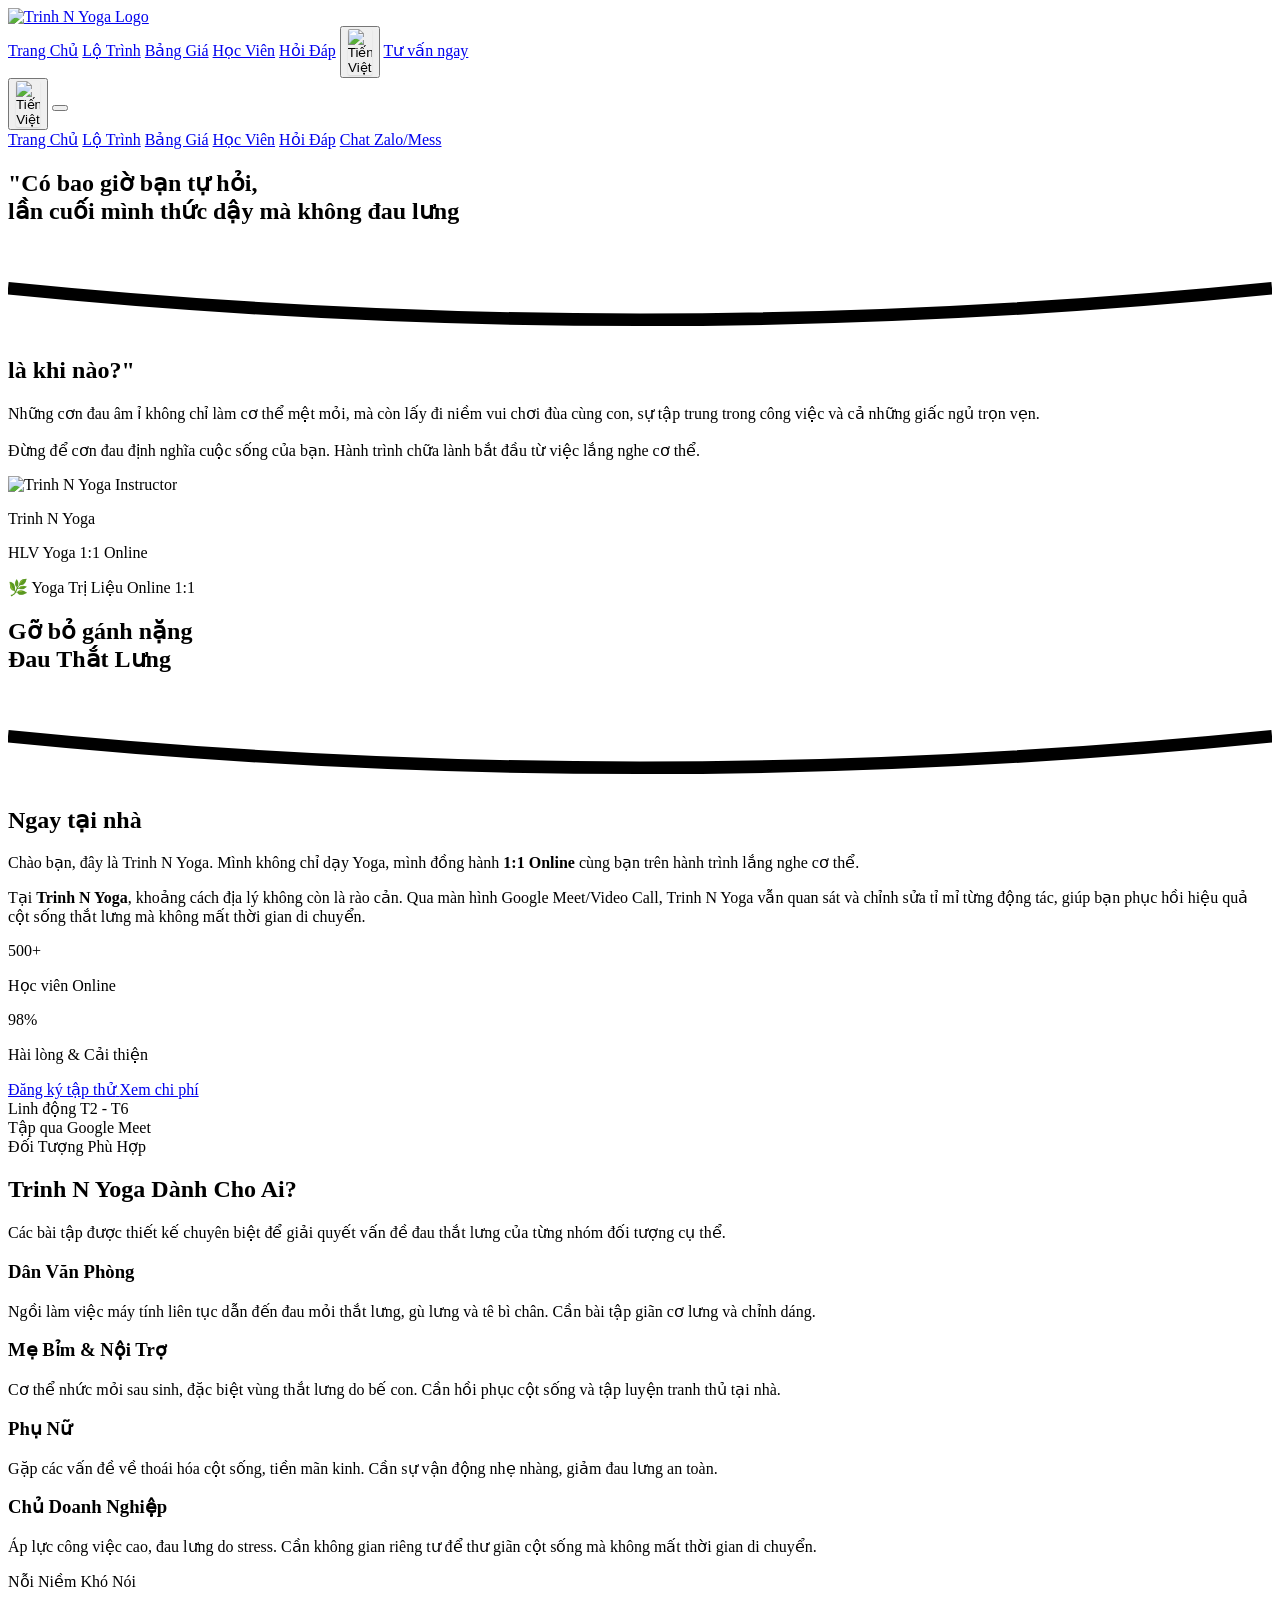
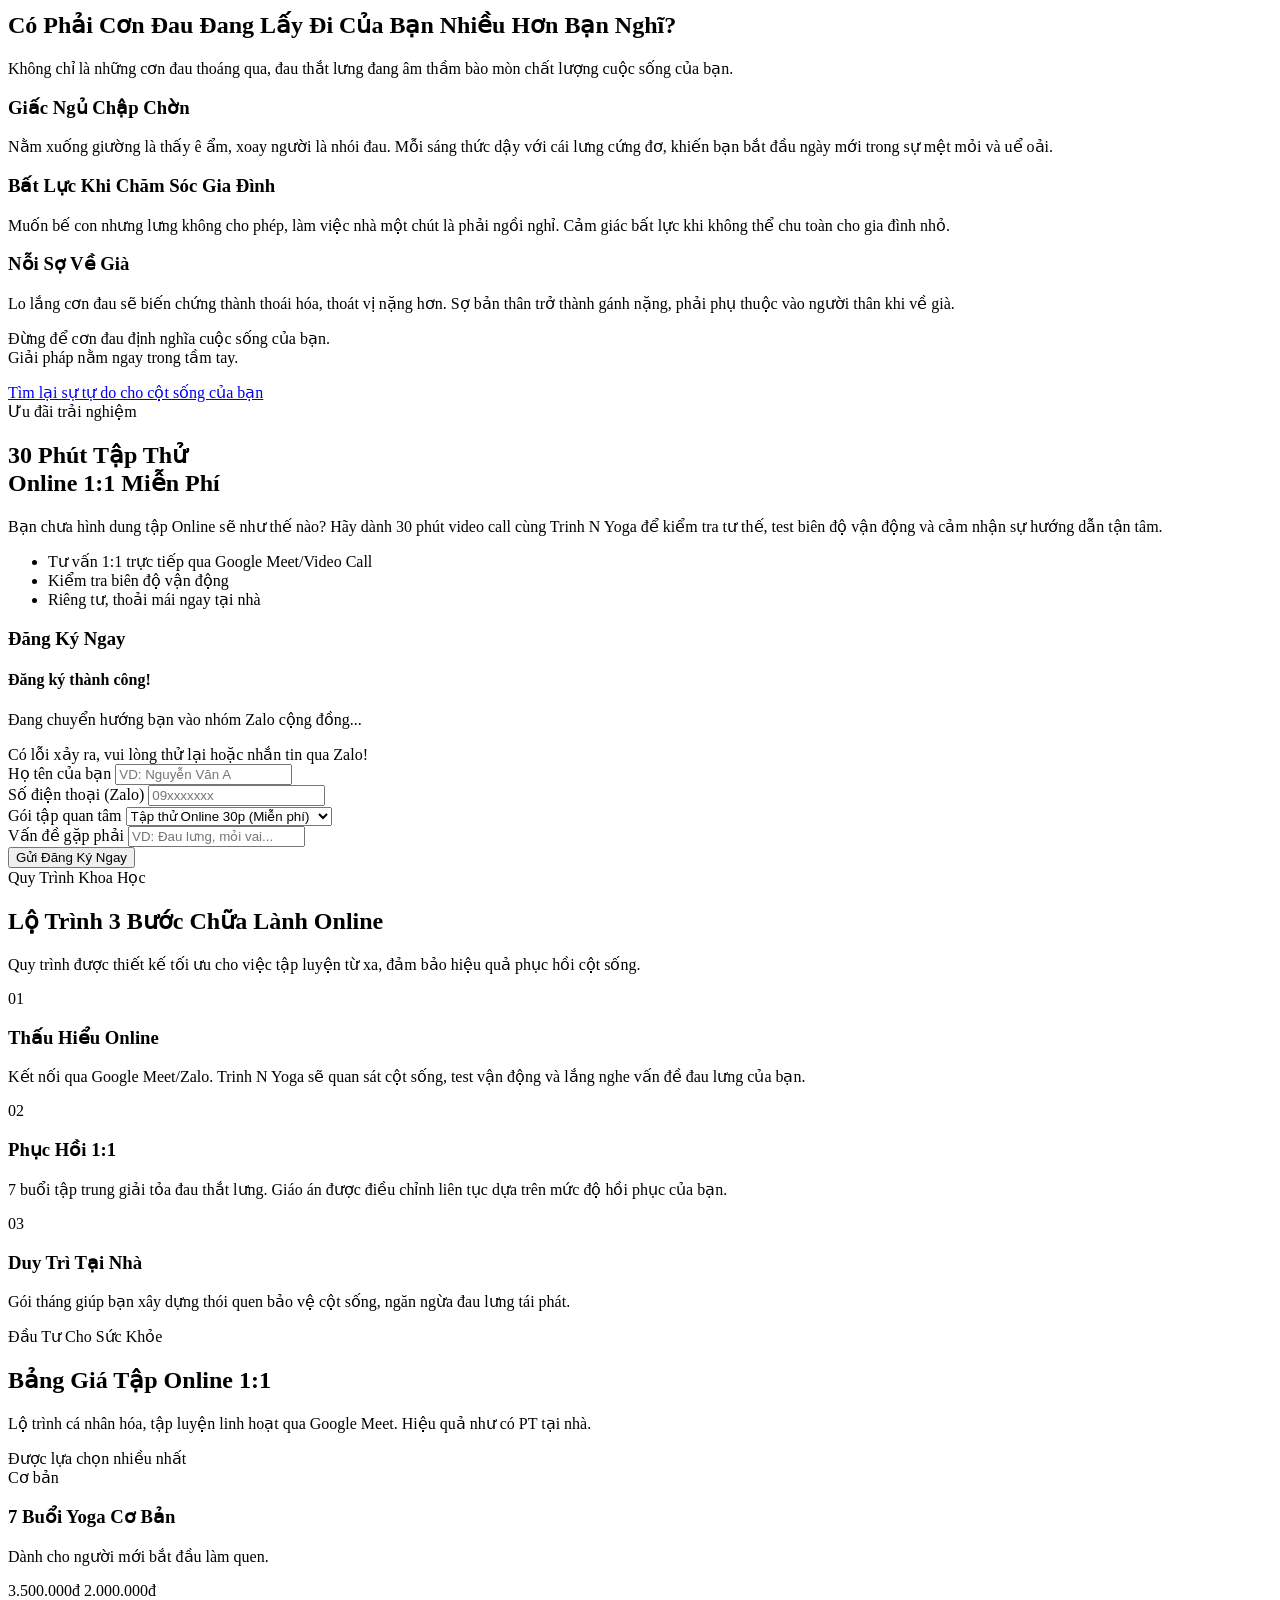
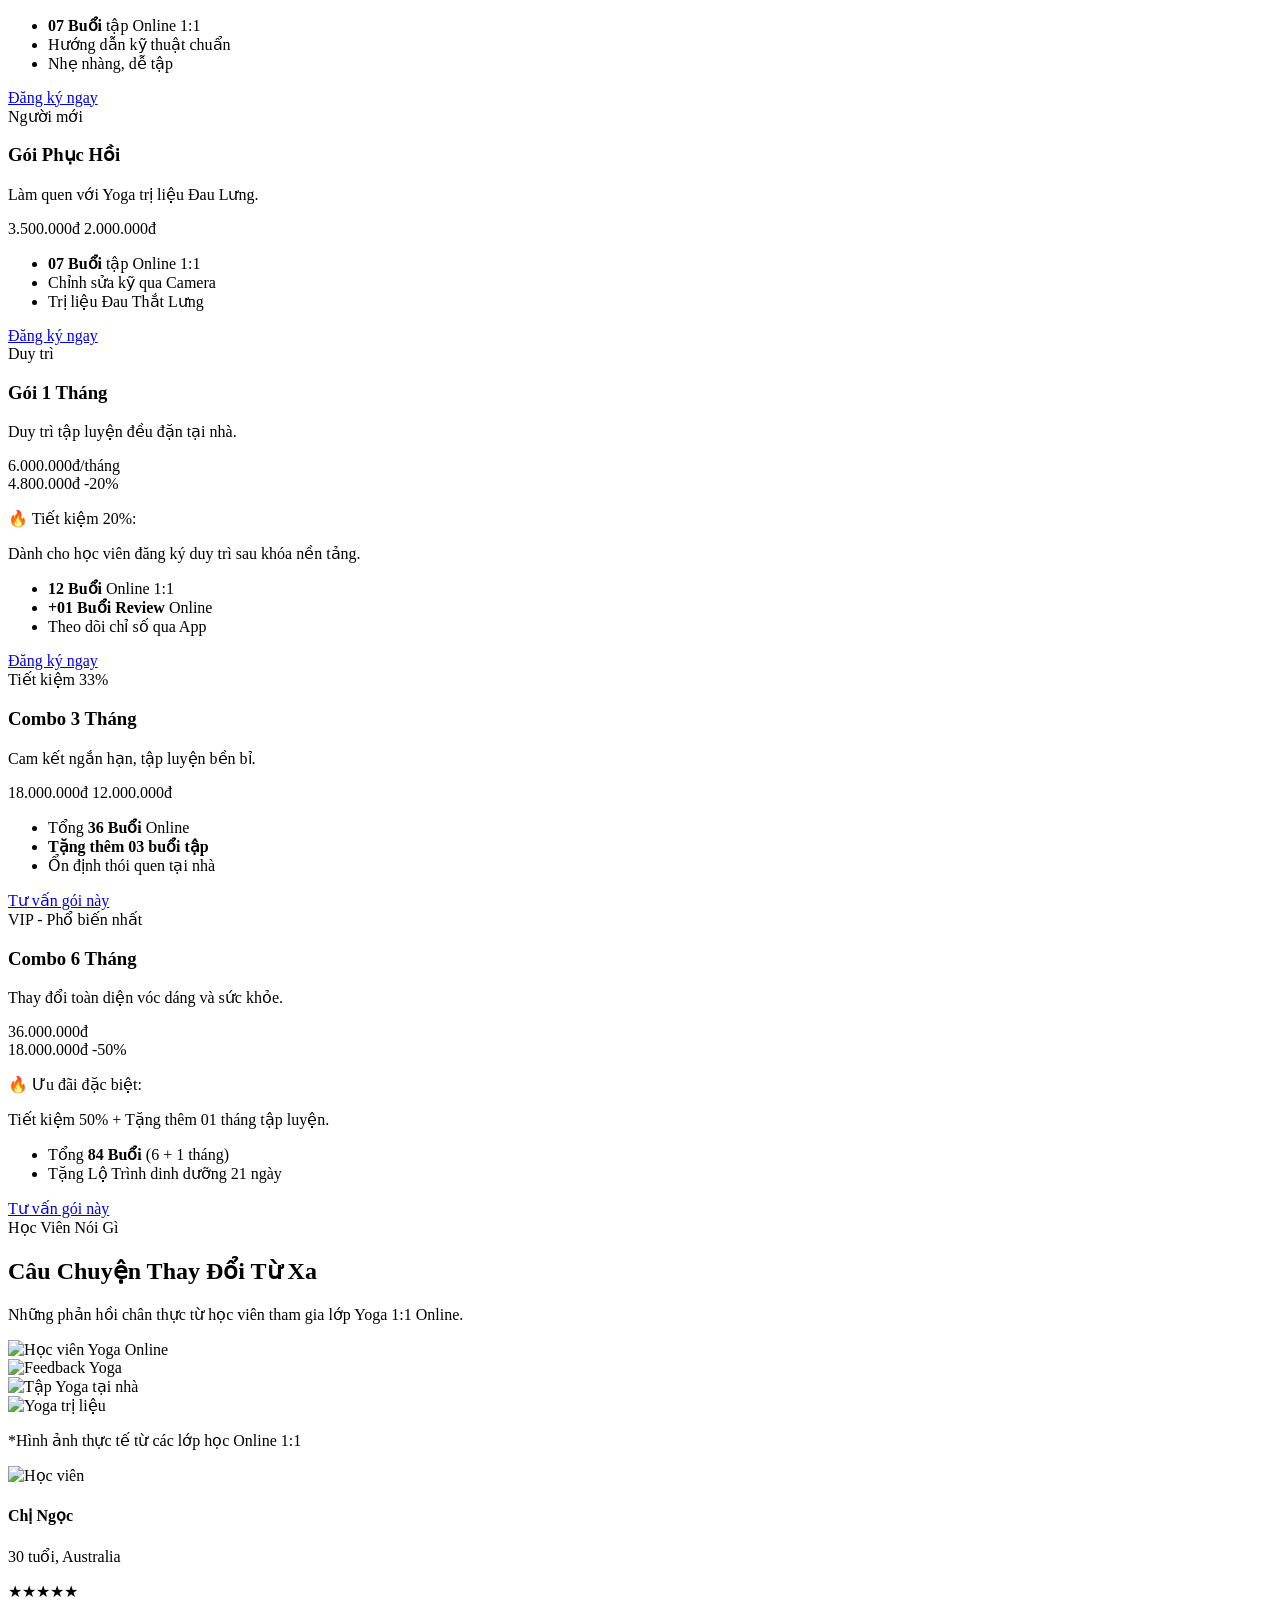
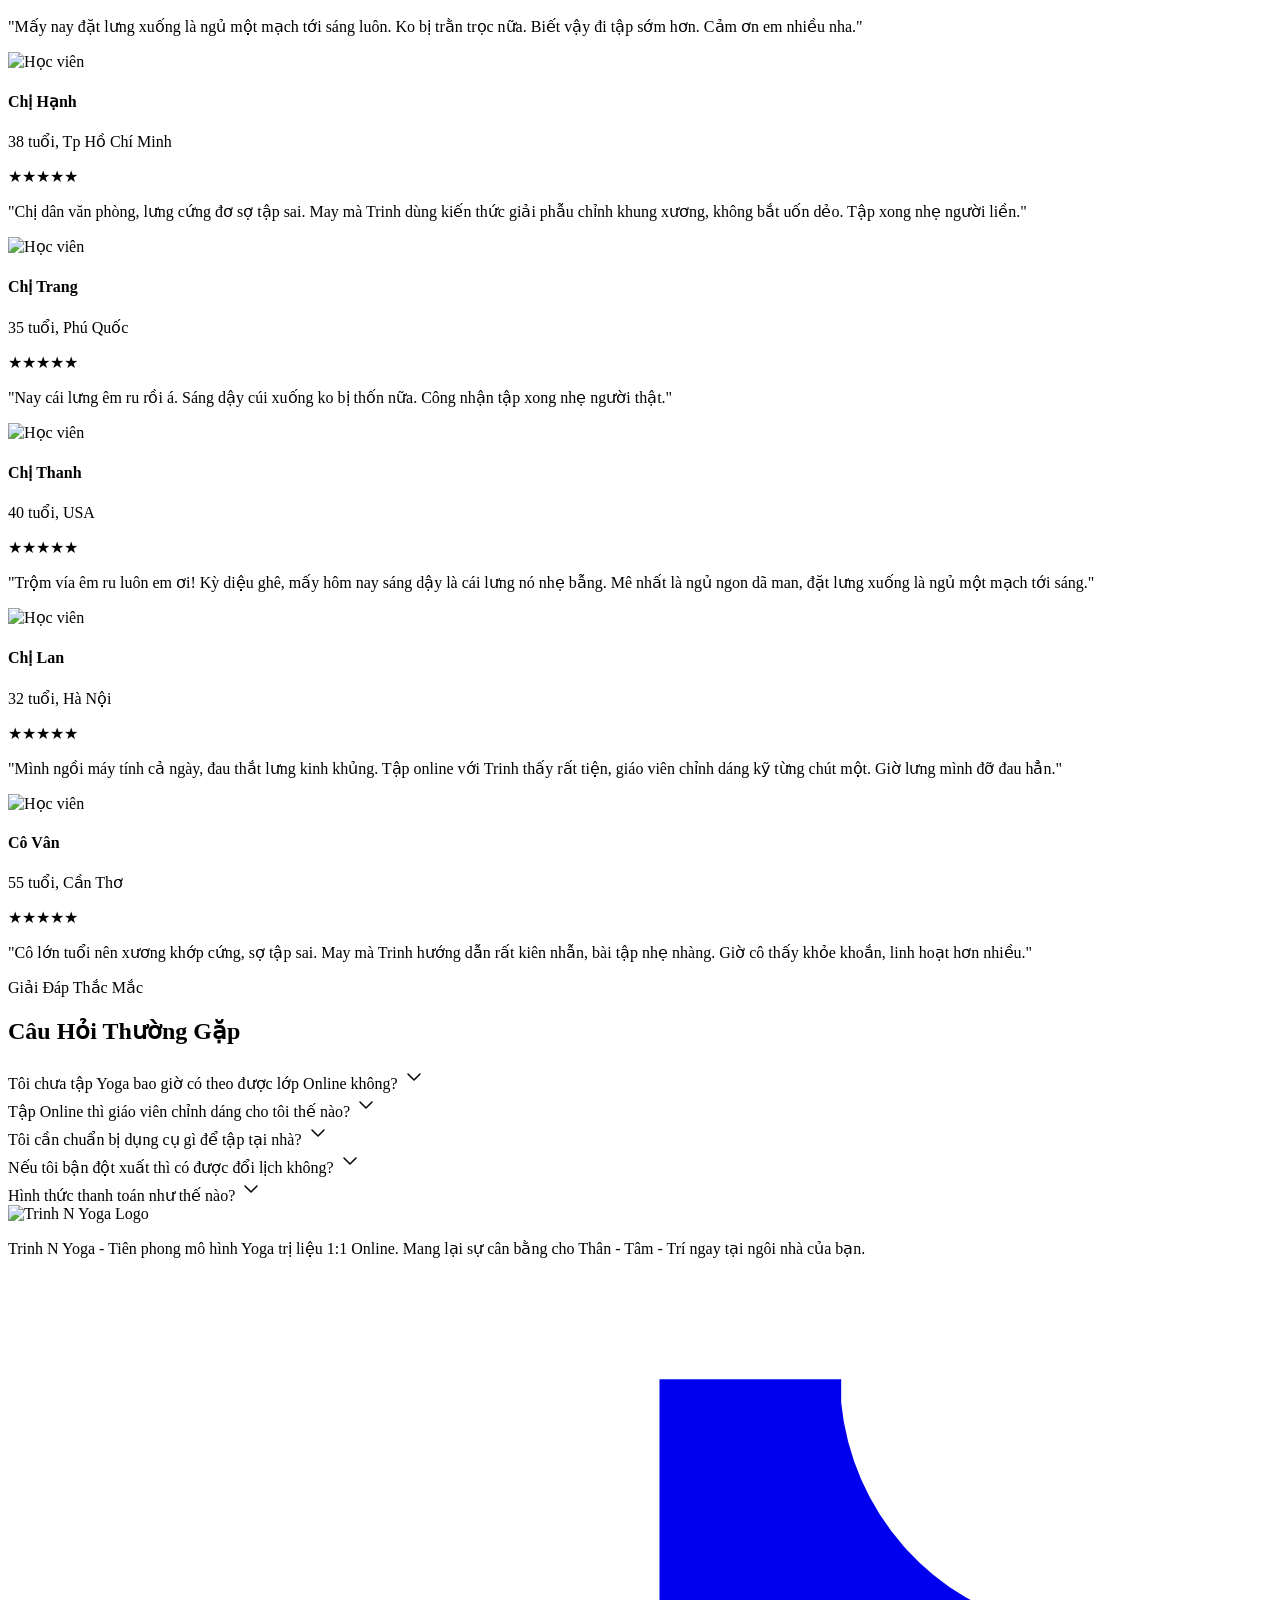
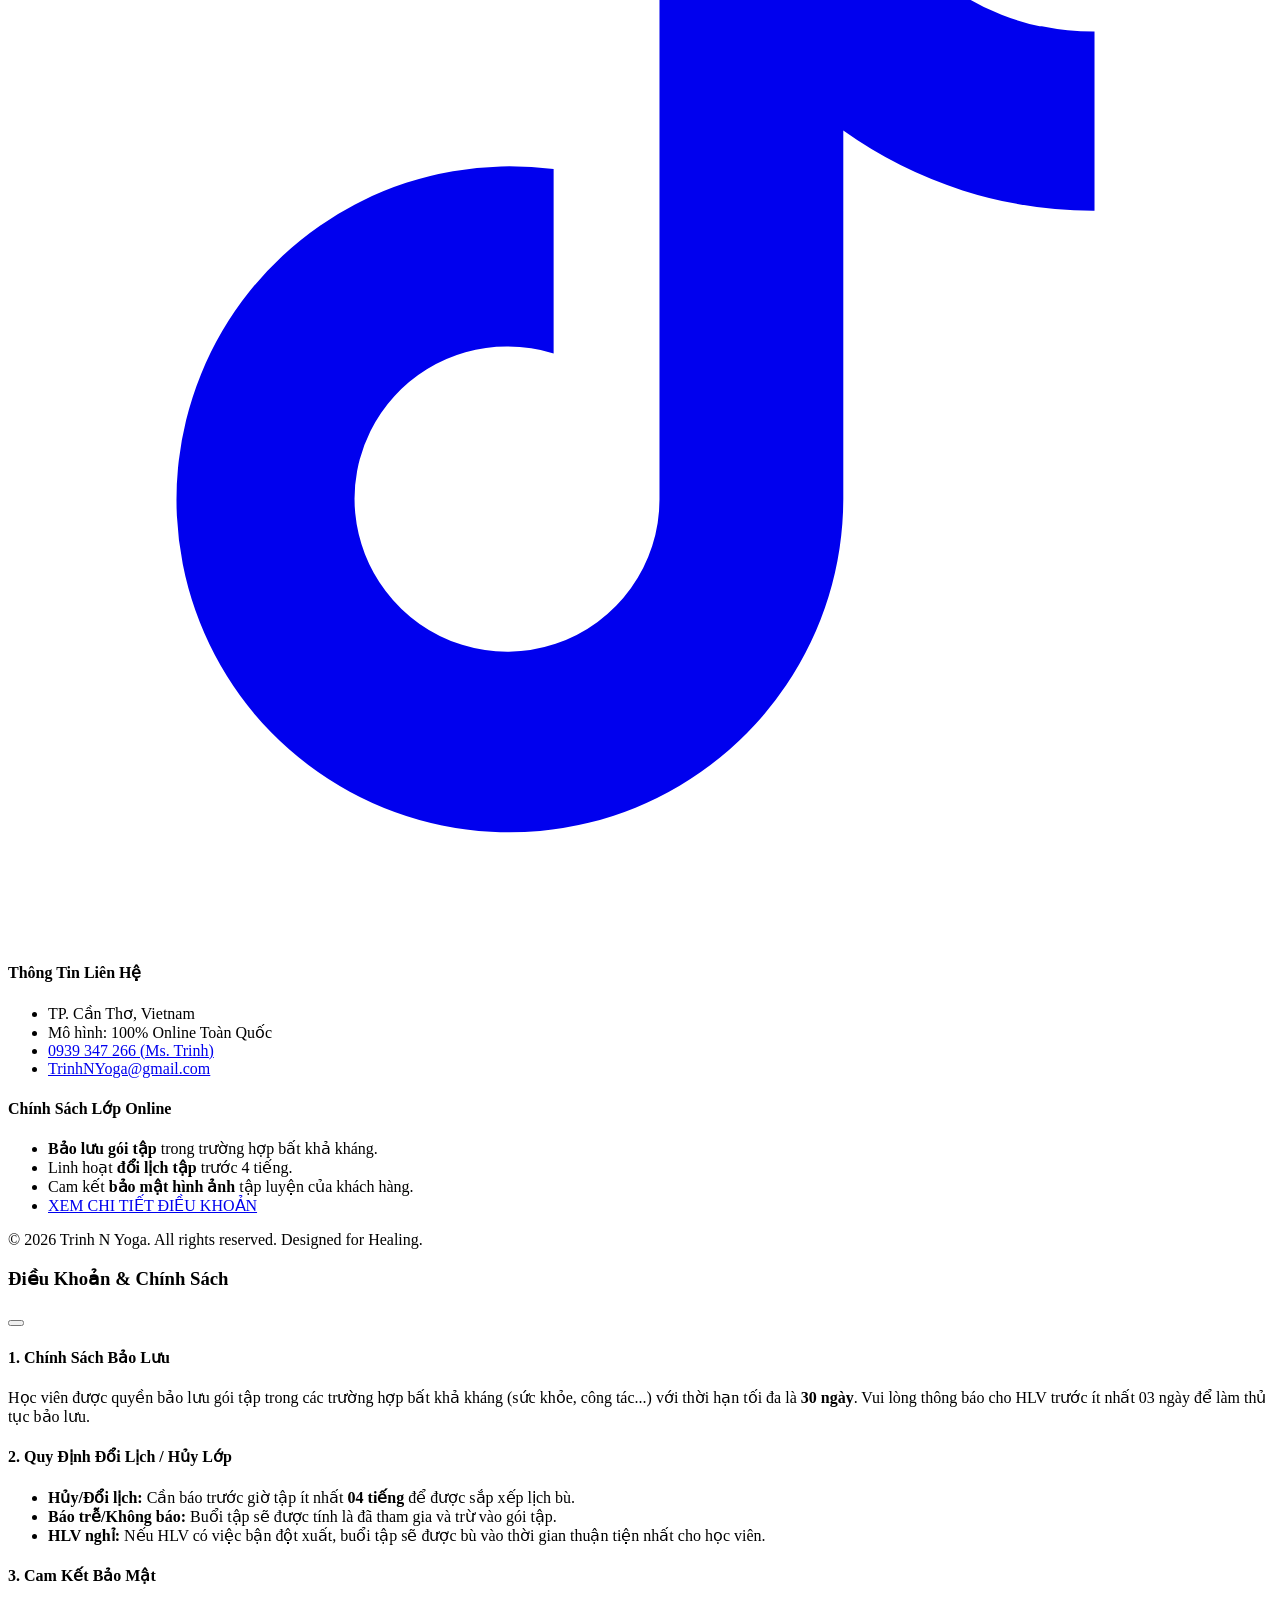
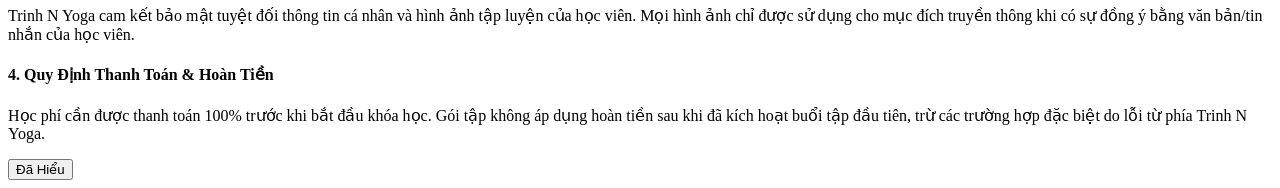
==== index.html @ 2d4185ea "Update index.html" ====
<!DOCTYPE html>
<html lang="vi" class="scroll-smooth">
<head>
    <meta charset="UTF-8">
    <meta name="viewport" content="width=device-width, initial-scale=1.0">
    
    <!-- SEO Meta Tags -->
    <title>Trinh N Yoga - Trị Liệu Đau Thắt Lưng Online 1:1</title>
    <meta name="description" content="HLV Yoga 1:1 Đau Thắt Lưng Online qua Google Meet. Giải pháp giảm đau lưng, phục hồi cột sống ngay tại nhà. Đăng ký tập thử 30 phút miễn phí cùng Trinh N Yoga.">
    <meta name="keywords" content="Yoga trị liệu đau lưng, đau thắt lưng, thoát vị đĩa đệm, thoái hóa cột sống, Trinh N Yoga, Yoga Online 1 kèm 1, giảm đau lưng tại nhà">
    <meta name="author" content="Trinh N Yoga">
    <meta name="robots" content="index, follow">
    <link rel="canonical" href="https://trinhnyoga.com/">
    
    <!-- Favicon -->
    <link rel="icon" type="image/png" href="https://raw.githubusercontent.com/bietdoitinhnhue/diemtrinh/refs/heads/main/Logo_Wide_TrinhNyoga.png">

    <!-- Open Graph / Facebook -->
    <meta property="og:type" content="website">
    <meta property="og:url" content="https://trinhnyoga.com/">
    <meta property="og:title" content="Trinh N Yoga - Trị Liệu Đau Thắt Lưng Online 1:1">
    <meta property="og:description" content="Đau mỏi thắt lưng dai dẳng? Tập Yoga trị liệu 1:1 ngay tại nhà cùng Trinh N Yoga. 30 phút tập thử miễn phí qua Google Meet giúp đánh giá cột sống và tư vấn lộ trình.">
    <meta property="og:image" content="https://raw.githubusercontent.com/bietdoitinhnhue/diemtrinh/refs/heads/main/Yoga_Trinh.png">

    <!-- Twitter -->
    <meta property="twitter:card" content="summary_large_image">
    <meta property="twitter:url" content="https://trinhnyoga.com/">
    <meta property="twitter:title" content="Trinh N Yoga - Trị Liệu Đau Thắt Lưng Online 1:1">
    <meta property="twitter:description" content="Giải pháp Yoga trị liệu 1:1 không dùng thuốc cho người đau thắt lưng, tập luyện linh hoạt tại nhà qua Google Meet.">
    <meta property="twitter:image" content="https://raw.githubusercontent.com/bietdoitinhnhue/diemtrinh/refs/heads/main/Yoga_Trinh.png">

    <!-- Schema.org JSON-LD for AI SEO -->
    <script type="application/ld+json">
    {
      "@context": "https://schema.org",
      "@type": "OnlineBusiness",
      "name": "Trinh N Yoga",
      "image": "https://raw.githubusercontent.com/bietdoitinhnhue/diemtrinh/refs/heads/main/Logo_Wide_TrinhNyoga.png",
      "@id": "https://trinhnyoga.com",
      "url": "https://trinhnyoga.com",
      "telephone": "0939347266",
      "address": {
        "@type": "PostalAddress",
        "addressLocality": "TP. Can Tho",
        "addressCountry": "VN"
      },
      "priceRange": "$$",
      "description": "Dịch vụ Yoga trị liệu Đau Thắt Lưng Online 1 kèm 1 chuyên sâu qua Google Meet.",
      "sameAs": [
        "https://www.facebook.com/TrinhNYoga",
        "https://www.instagram.com/TrinhNYoga",
        "https://www.tiktok.com/@trinhnyogajourney"
      ]
    }
    </script>
    
    <!-- Google Fonts -->
    <link rel="preconnect" href="https://fonts.googleapis.com">
    <link rel="preconnect" href="https://fonts.gstatic.com" crossorigin>
    <link href="https://fonts.googleapis.com/css2?family=Nunito:wght@300;400;600;700&family=Quicksand:wght@400;500;600;700&display=swap" rel="stylesheet">
    
    <!-- Tailwind CSS (CDN) -->
    <script src="https://cdn.tailwindcss.com"></script>
    
    <!-- Tailwind Configuration -->
    <script>
        tailwind.config = {
            theme: {
                extend: {
                    fontFamily: {
                        heading: ['Quicksand', 'sans-serif'],
                        body: ['Nunito', 'sans-serif'],
                    },
                    colors: {
                        teal: {
                            50: '#f0fdfa',
                            100: '#ccfbf1',
                            200: '#99f6e4',
                            500: '#14b8a6',
                            600: '#0d9488',
                            700: '#0f766e',
                            800: '#115e59',
                            900: '#134e4a',
                        }
                    },
                    animation: {
                        'bounce-slow': 'bounce 3s infinite',
                        'slide-in': 'slideIn 0.5s ease-out forwards',
                        'fade-out': 'fadeOut 0.5s ease-in forwards',
                        'fade-in': 'fadeIn 0.3s ease-out forwards',
                        'zoom-in-out': 'zoomInOut 2s ease-in-out infinite',
                    },
                    keyframes: {
                        slideIn: {
                            '0%': { transform: 'translateX(-100%)', opacity: '0' },
                            '100%': { transform: 'translateX(0)', opacity: '1' },
                        },
                        fadeOut: {
                            '0%': { opacity: '1' },
                            '100%': { opacity: '0' },
                        },
                        fadeIn: {
                            '0%': { opacity: '0' },
                            '100%': { opacity: '1' },
                        },
                        zoomInOut: {
                            '0%, 100%': { transform: 'scale(1)' },
                            '50%': { transform: 'scale(1.05)' },
                        }
                    }
                }
            }
        }
    </script>

    <!-- Lucide Icons -->
    <script src="https://unpkg.com/lucide@latest"></script>

    <!-- Custom CSS -->
    <style>
        /* Custom Scrollbar */
        ::-webkit-scrollbar { width: 6px; }
        ::-webkit-scrollbar-track { background: #f1f5f9; }
        ::-webkit-scrollbar-thumb { background: #99f6e4; border-radius: 4px; }
        ::-webkit-scrollbar-thumb:hover { background: #5eead4; }
        
        .blob-shape { border-radius: 60% 40% 30% 70% / 60% 30% 70% 40%; }
        
        @keyframes subtle-shake {
          0% { transform: translateX(0); }
          25% { transform: translateX(2px); }
          50% { transform: translateX(-2px); }
          75% { transform: translateX(2px); }
          100% { transform: translateX(0); }
        }
        .animate-shake:hover {
          animation: subtle-shake 0.5s ease-in-out;
        }

        /* Loading Spinner */
        .spinner {
            border: 3px solid rgba(255,255,255,0.3);
            border-radius: 50%;
            border-top: 3px solid #fff;
            width: 20px;
            height: 20px;
            -webkit-animation: spin 1s linear infinite; /* Safari */
            animation: spin 1s linear infinite;
        }
        @keyframes spin {
            0% { transform: rotate(0deg); }
            100% { transform: rotate(360deg); }
        }

        /* Fake Notification Toast */
        .toast-notification {
            position: fixed;
            bottom: 20px;
            left: 20px;
            z-index: 9999;
            max-width: 320px;
            background: white;
            border-left: 4px solid #0d9488;
            box-shadow: 0 10px 15px -3px rgba(0, 0, 0, 0.1), 0 4px 6px -2px rgba(0, 0, 0, 0.05);
            border-radius: 0.5rem;
            padding: 1rem;
            display: flex;
            align-items: center;
            gap: 0.75rem;
            transform: translateX(-150%); /* Hidden by default */
            transition: transform 0.3s ease-in-out;
        }
        
        .toast-notification.show {
            transform: translateX(0);
        }
        
        /* Mobile specific adjustments for Toast */
        @media (max-width: 640px) {
            .toast-notification {
                left: 10px;
                right: 10px;
                bottom: 10px;
                max-width: none;
                width: auto;
            }
        }

        /* FAQ Accordion Transitions */
        details > summary {
            list-style: none;
        }
        details > summary::-webkit-details-marker {
            display: none;
        }
        details[open] summary ~ * {
            animation: fadeIn 0.3s ease-in-out;
        }
        
        /* Flag Icon Styles */
        .flag-icon {
            width: 24px;
            height: auto;
            display: inline-block;
            vertical-align: middle;
            border-radius: 2px;
            box-shadow: 0 1px 2px rgba(0,0,0,0.1);
        }
    </style>
</head>
<body class="font-body text-slate-600 bg-[#fbfbf9] selection:bg-teal-100 selection:text-teal-800 overflow-x-hidden w-full">

    <!-- HEADER -->
    <header id="main-header" class="fixed top-0 left-0 right-0 z-50 transition-all duration-300 w-full py-3 md:py-4 bg-transparent">
        <div class="container mx-auto px-4 md:px-6 flex justify-between items-center">
            <!-- Logo -->
            <a href="#" class="flex items-center gap-2 group z-50">
                <div class="h-12 md:h-16 overflow-hidden flex items-center">
                   <img src="https://raw.githubusercontent.com/bietdoitinhnhue/diemtrinh/refs/heads/main/Logo_Wide_TrinhNyoga.png" alt="Trinh N Yoga Logo" class="h-full object-contain" />
                </div>
            </a>

            <!-- Desktop Nav -->
            <nav class="hidden lg:flex items-center gap-6 xl:gap-8">
                <a href="#home" class="text-slate-600 hover:text-teal-600 font-bold text-sm uppercase tracking-wide transition-colors whitespace-nowrap" data-i18n="nav_home">Trang Chủ</a>
                <a href="#process" class="text-slate-600 hover:text-teal-600 font-bold text-sm uppercase tracking-wide transition-colors whitespace-nowrap" data-i18n="nav_process">Lộ Trình</a>
                <a href="#offers" class="text-slate-600 hover:text-teal-600 font-bold text-sm uppercase tracking-wide transition-colors whitespace-nowrap" data-i18n="nav_pricing">Bảng Giá</a>
                <a href="#testimonials" class="text-slate-600 hover:text-teal-600 font-bold text-sm uppercase tracking-wide transition-colors whitespace-nowrap" data-i18n="nav_testimonials">Học Viên</a>
                <a href="#faq" class="text-slate-600 hover:text-teal-600 font-bold text-sm uppercase tracking-wide transition-colors whitespace-nowrap" data-i18n="nav_faq">Hỏi Đáp</a>
                
                <!-- Language Switcher Desktop (Flags) -->
                <button id="lang-toggle-desktop" class="hover:opacity-80 transition-opacity p-1" title="Switch Language">
                    <img src="https://flagcdn.com/w40/vn.png" alt="Tiếng Việt" class="flag-icon" id="flag-icon-desktop">
                </button>

                <a href="https://m.me/TrinhNYoga" target="_blank" rel="noreferrer" class="bg-teal-600 text-white px-5 py-2.5 rounded-full text-sm font-bold hover:bg-teal-700 transition-all shadow-lg shadow-teal-200 flex items-center gap-2 whitespace-nowrap">
                    <i data-lucide="send" class="w-4 h-4"></i> <span data-i18n="nav_consult">Tư vấn ngay</span>
                </a>
            </nav>

            <!-- Mobile Menu Button -->
            <div class="flex items-center gap-3 lg:hidden">
                <!-- Language Switcher Mobile (Flags) -->
                <button id="lang-toggle-mobile" class="hover:opacity-80 transition-opacity p-1" title="Switch Language">
                    <img src="https://flagcdn.com/w40/vn.png" alt="Tiếng Việt" class="flag-icon" id="flag-icon-mobile">
                </button>
                <button id="mobile-menu-btn" class="text-slate-600 p-2 z-50 focus:outline-none" aria-label="Toggle menu">
                    <i data-lucide="menu" class="w-7 h-7" id="menu-icon"></i>
                </button>
            </div>
        </div>

        <!-- Mobile Menu Overlay -->
        <div id="mobile-menu" class="fixed inset-0 bg-white z-40 flex flex-col items-center justify-center gap-6 transition-transform duration-300 lg:hidden translate-x-full">
            <a href="#home" class="mobile-link text-xl font-bold text-slate-700 py-2 w-full text-center hover:bg-slate-50" data-i18n="nav_home">Trang Chủ</a>
            <a href="#process" class="mobile-link text-xl font-bold text-slate-700 py-2 w-full text-center hover:bg-slate-50" data-i18n="nav_process">Lộ Trình</a>
            <a href="#offers" class="mobile-link text-xl font-bold text-slate-700 py-2 w-full text-center hover:bg-slate-50" data-i18n="nav_pricing">Bảng Giá</a>
            <a href="#testimonials" class="mobile-link text-xl font-bold text-slate-700 py-2 w-full text-center hover:bg-slate-50" data-i18n="nav_testimonials">Học Viên</a>
            <a href="#faq" class="mobile-link text-xl font-bold text-slate-700 py-2 w-full text-center hover:bg-slate-50" data-i18n="nav_faq">Hỏi Đáp</a>
            <a href="https://m.me/TrinhNYoga" class="mobile-link mt-4 bg-teal-600 text-white px-8 py-3 rounded-full text-lg font-bold shadow-xl" data-i18n="mobile_chat">
                Chat Zalo/Mess
            </a>
        </div>
    </header>

    <!-- STORYTELLING SECTION -->
    <section class="pt-28 pb-12 md:pt-36 md:pb-20 bg-gradient-to-b from-teal-50/50 to-white">
        <div class="container mx-auto px-4 md:px-6">
            <div class="max-w-3xl mx-auto text-center space-y-6 animate-fade-in">
                <div class="inline-block p-4 rounded-full bg-white shadow-md mb-2 border border-teal-100">
                    <i data-lucide="quote" class="w-6 h-6 md:w-8 md:h-8 text-teal-500 fill-teal-100"></i>
                </div>
                <h2 class="font-heading text-2xl md:text-4xl font-bold text-slate-800 leading-tight">
                    "<span data-i18n="story_quote_1">Có bao giờ bạn tự hỏi,</span> <br class="hidden md:block"/> <span data-i18n="story_quote_2">lần cuối mình thức dậy mà</span> <span class="text-teal-600 relative inline-block"><span data-i18n="story_quote_highlight">không đau lưng</span><svg class="absolute w-full h-2 bottom-0 left-0 text-teal-200 -z-10 opacity-60" viewBox="0 0 100 10" preserveAspectRatio="none"><path d="M0 5 Q 50 10 100 5" stroke="currentColor" strokeWidth="8" fill="none" /></svg></span> <span data-i18n="story_quote_3">là khi nào?</span>"
                </h2>
                <p class="text-slate-600 text-lg md:text-xl leading-relaxed font-light italic px-4" data-i18n="story_desc">
                    Những cơn đau âm ỉ không chỉ làm cơ thể mệt mỏi, mà còn lấy đi niềm vui chơi đùa cùng con, sự tập trung trong công việc và cả những giấc ngủ trọn vẹn. <br/><br/>
                    Đừng để cơn đau định nghĩa cuộc sống của bạn. Hành trình chữa lành bắt đầu từ việc <span class="font-bold not-italic text-teal-700">lắng nghe cơ thể</span>.
                </p>
                <div class="w-16 h-1.5 bg-teal-500 mx-auto rounded-full mt-8 opacity-40"></div>
            </div>
        </div>
    </section>

    <!-- HERO SECTION -->
    <section id="home" class="relative pt-8 pb-16 md:pt-12 md:pb-32 overflow-hidden bg-[#fbfbf9]">
        <!-- Background Blobs -->
        <div class="absolute top-[-10%] right-[-10%] w-[300px] h-[300px] md:w-[500px] md:h-[500px] bg-teal-200/20 rounded-full blur-[60px] md:blur-[80px]"></div>
        <div class="absolute bottom-10 left-[-10%] w-[250px] h-[250px] md:w-[400px] md:h-[400px] bg-amber-100/40 rounded-full blur-[60px] md:blur-[80px]"></div>

        <div class="container mx-auto px-4 md:px-6 relative z-10">
            <div class="flex flex-col md:flex-row items-center gap-10 md:gap-20">
                
                <!-- Image Side (Left) -->
                <div class="w-full md:w-1/2 relative mt-6 md:mt-0 px-4 md:px-0">
                    <div class="relative z-10 blob-shape overflow-hidden bg-white border-4 border-white shadow-2xl mx-auto max-w-[400px] md:max-w-full">
                        <img 
                            src="https://raw.githubusercontent.com/bietdoitinhnhue/diemtrinh/refs/heads/main/Yoga_Trinh.png" 
                            alt="Trinh N Yoga Instructor" 
                            class="w-full h-[350px] md:h-[500px] object-cover"
                        />
                    </div>
                    <!-- Floating Info -->
                    <div class="hidden sm:block absolute top-10 md:top-20 right-0 md:-right-4 bg-white/90 backdrop-blur p-3 md:p-4 rounded-xl shadow-lg border-l-4 border-teal-500 z-20 animate-bounce-slow max-w-[150px] md:max-w-none">
                        <p class="font-heading font-bold text-slate-800 text-sm md:text-lg">Trinh N Yoga</p>
                        <p class="text-[10px] md:text-xs text-slate-500" data-i18n="hero_coach_title">HLV Yoga 1:1 Online</p>
                    </div>
                </div>

                <!-- Text Side (Right) -->
                <div class="w-full md:w-1/2 space-y-5 md:space-y-6 text-center md:text-left">
                    <span class="inline-block px-4 py-1.5 bg-white border border-teal-100 rounded-full text-teal-700 text-xs md:text-sm font-bold tracking-wider uppercase mb-2 shadow-sm" data-i18n="hero_badge">
                        🌿 Yoga Trị Liệu Online 1:1
                    </span>
                    
                    <h1 class="font-heading text-3xl sm:text-4xl md:text-5xl font-bold text-slate-800 leading-tight">
                        <span data-i18n="hero_title_1">Gỡ bỏ gánh nặng</span> <br/>
                        <span class="text-teal-600 relative inline-block mt-1">
                            <span data-i18n="hero_title_highlight">Đau Thắt Lưng</span>
                            <svg class="absolute w-full h-2 md:h-3 -bottom-1 left-0 text-teal-200 -z-10 opacity-60" viewBox="0 0 100 10" preserveAspectRatio="none"><path d="M0 5 Q 50 10 100 5" stroke="currentColor" strokeWidth="8" fill="none" /></svg>
                        </span>
                        <br/>
                        <span class="text-2xl md:text-4xl font-light text-slate-600" data-i18n="hero_title_2">Ngay tại nhà</span>
                    </h1>
                    
                    <div class="text-base md:text-lg text-slate-500 md:pr-10 leading-relaxed font-medium space-y-4">
                        <p data-i18n="hero_desc_1">Chào bạn, đây là Trinh N Yoga. Mình không chỉ dạy Yoga, mình đồng hành <strong>1:1 Online</strong> cùng bạn trên hành trình lắng nghe cơ thể. </p>
                        <p data-i18n="hero_desc_2">Tại <strong>Trinh N Yoga</strong>, khoảng cách địa lý không còn là rào cản. Qua màn hình Google Meet/Video Call, Trinh N Yoga vẫn quan sát và chỉnh sửa tỉ mỉ từng động tác, giúp bạn phục hồi hiệu quả cột sống thắt lưng mà không mất thời gian di chuyển.</p>
                    </div>

                    <!-- Stats -->
                    <div class="flex flex-row justify-center md:justify-start gap-8 pt-4 border-t border-slate-200 mt-4">
                         <div class="text-center md:text-left">
                            <p class="text-3xl font-bold text-teal-600">500+</p>
                            <p class="text-sm font-bold text-slate-600" data-i18n="stat_1">Học viên Online</p>
                         </div>
                         <div class="text-center md:text-left">
                            <p class="text-3xl font-bold text-teal-600">98%</p>
                            <p class="text-sm font-bold text-slate-600" data-i18n="stat_2">Hài lòng & Cải thiện</p>
                         </div>
                    </div>
                    
                    <div class="flex flex-col sm:flex-row gap-3 md:gap-4 justify-center md:justify-start pt-4">
                        <a href="#trial" class="flex items-center justify-center gap-2 bg-teal-600 text-white px-6 md:px-8 py-3 md:py-4 rounded-xl font-bold text-base md:text-lg hover:bg-teal-700 transition-all hover:shadow-xl shadow-teal-200 group animate-shake w-full sm:w-auto">
                            <span data-i18n="cta_register">Đăng ký tập thử</span> <i data-lucide="arrow-right" class="w-5 h-5 group-hover:translate-x-1 transition-transform"></i>
                        </a>
                        <a href="#offers" class="flex items-center justify-center gap-2 bg-white text-slate-600 border border-slate-200 px-6 md:px-8 py-3 md:py-4 rounded-xl font-bold text-base md:text-lg hover:bg-teal-50 hover:border-teal-200 hover:text-teal-700 transition-all w-full sm:w-auto">
                            <span data-i18n="cta_pricing">Xem chi phí</span>
                        </a>
                    </div>
                    
                    <div class="pt-4 flex flex-wrap items-center justify-center md:justify-start gap-3">
                         <div class="flex items-center gap-2 text-xs md:text-sm text-slate-500 font-bold bg-white/80 px-3 py-2 rounded-lg shadow-sm border border-slate-100">
                            <i data-lucide="clock" class="w-4 h-4 text-teal-500"></i>
                            <span data-i18n="feature_1">Linh động T2 - T6</span>
                         </div>
                         <div class="flex items-center gap-2 text-xs md:text-sm text-slate-500 font-bold bg-white/80 px-3 py-2 rounded-lg shadow-sm border border-slate-100">
                            <i data-lucide="video" class="w-4 h-4 text-rose-500"></i>
                            <span data-i18n="feature_2">Tập qua Google Meet</span>
                         </div>
                    </div>
                </div>

            </div>
        </div>
    </section>

    <!-- NEW SECTION: TARGET AUDIENCE (Dành Cho Ai) -->
    <section id="audience" class="py-16 md:py-24 bg-white border-t border-slate-100">
        <div class="container mx-auto px-4 md:px-6">
            <div class="text-center mb-10 md:mb-16">
                <span class="text-teal-600 font-bold uppercase tracking-widest text-xs md:text-sm" data-i18n="audience_subtitle">Đối Tượng Phù Hợp</span>
                <h2 class="font-heading text-3xl md:text-4xl font-bold text-slate-800 mt-2" data-i18n="audience_title">Trinh N Yoga Dành Cho Ai?</h2>
                <p class="text-slate-500 mt-4 max-w-2xl mx-auto text-sm md:text-base" data-i18n="audience_desc">Các bài tập được thiết kế chuyên biệt để giải quyết vấn đề đau thắt lưng của từng nhóm đối tượng cụ thể.</p>
            </div>

            <div class="grid grid-cols-1 md:grid-cols-2 lg:grid-cols-4 gap-6">
                <!-- Card 1: Dân Văn Phòng -->
                <div class="bg-slate-50 p-6 rounded-2xl border border-slate-100 hover:shadow-lg transition-all group">
                    <div class="bg-white w-14 h-14 rounded-full flex items-center justify-center mb-4 shadow-sm group-hover:scale-110 transition-transform">
                        <i data-lucide="monitor" class="w-7 h-7 text-teal-600"></i>
                    </div>
                    <h3 class="font-heading text-xl font-bold text-slate-800 mb-2" data-i18n="audience_1_title">Dân Văn Phòng</h3>
                    <p class="text-slate-500 text-sm leading-relaxed" data-i18n="audience_1_desc">
                        Ngồi làm việc máy tính liên tục dẫn đến đau mỏi thắt lưng, gù lưng và tê bì chân. Cần bài tập giãn cơ lưng và chỉnh dáng.
                    </p>
                </div>

                <!-- Card 2: Mẹ Bỉm Sữa / Nội Trợ -->
                <div class="bg-slate-50 p-6 rounded-2xl border border-slate-100 hover:shadow-lg transition-all group">
                    <div class="bg-white w-14 h-14 rounded-full flex items-center justify-center mb-4 shadow-sm group-hover:scale-110 transition-transform">
                        <i data-lucide="baby" class="w-7 h-7 text-rose-500"></i>
                    </div>
                    <h3 class="font-heading text-xl font-bold text-slate-800 mb-2" data-i18n="audience_2_title">Mẹ Bỉm & Nội Trợ</h3>
                    <p class="text-slate-500 text-sm leading-relaxed" data-i18n="audience_2_desc">
                        Cơ thể nhức mỏi sau sinh, đặc biệt vùng thắt lưng do bế con. Cần hồi phục cột sống và tập luyện tranh thủ tại nhà.
                    </p>
                </div>

                <!-- Card 3: Phụ Nữ -->
                <div class="bg-slate-50 p-6 rounded-2xl border border-slate-100 hover:shadow-lg transition-all group">
                    <div class="bg-white w-14 h-14 rounded-full flex items-center justify-center mb-4 shadow-sm group-hover:scale-110 transition-transform">
                        <i data-lucide="flower-2" class="w-7 h-7 text-purple-500"></i>
                    </div>
                    <h3 class="font-heading text-xl font-bold text-slate-800 mb-2" data-i18n="audience_3_title">Phụ Nữ</h3>
                    <p class="text-slate-500 text-sm leading-relaxed" data-i18n="audience_3_desc">
                        Gặp các vấn đề về thoái hóa cột sống, tiền mãn kinh. Cần sự vận động nhẹ nhàng, giảm đau lưng an toàn.
                    </p>
                </div>

                <!-- Card 4: Chủ Doanh Nghiệp -->
                <div class="bg-slate-50 p-6 rounded-2xl border border-slate-100 hover:shadow-lg transition-all group">
                    <div class="bg-white w-14 h-14 rounded-full flex items-center justify-center mb-4 shadow-sm group-hover:scale-110 transition-transform">
                        <i data-lucide="briefcase" class="w-7 h-7 text-amber-500"></i>
                    </div>
                    <h3 class="font-heading text-xl font-bold text-slate-800 mb-2" data-i18n="audience_4_title">Chủ Doanh Nghiệp</h3>
                    <p class="text-slate-500 text-sm leading-relaxed" data-i18n="audience_4_desc">
                        Áp lực công việc cao, đau lưng do stress. Cần không gian riêng tư để thư giãn cột sống mà không mất thời gian di chuyển.
                    </p>
                </div>
            </div>
        </div>
    </section>

    <!-- PAIN POINT SECTION (NEW) -->
    <section id="pain-points" class="py-16 md:py-24 bg-gradient-to-b from-white to-teal-50">
        <div class="container mx-auto px-4 md:px-6">
            <div class="text-center mb-10 md:mb-16">
                <span class="text-rose-500 font-bold uppercase tracking-widest text-xs md:text-sm" data-i18n="pain_subtitle">Nỗi Niềm Khó Nói</span>
                <h2 class="font-heading text-3xl md:text-4xl font-bold text-slate-800 mt-2" data-i18n="pain_title">Có Phải Cơn Đau Đang Lấy Đi Của Bạn Nhiều Hơn Bạn Nghĩ?</h2>
                <p class="text-slate-500 mt-4 max-w-2xl mx-auto text-sm md:text-base" data-i18n="pain_desc">Không chỉ là những cơn đau thoáng qua, đau thắt lưng đang âm thầm bào mòn chất lượng cuộc sống của bạn.</p>
            </div>

            <div class="grid grid-cols-1 md:grid-cols-3 gap-6 max-w-6xl mx-auto">
                <!-- Pain Point 1: Sleep -->
                <div class="bg-white p-8 rounded-2xl shadow-sm border border-slate-100 hover:-translate-y-1 transition-transform">
                    <div class="flex items-center gap-4 mb-4">
                        <div class="bg-rose-100 p-3 rounded-full">
                            <i data-lucide="battery-low" class="w-6 h-6 text-rose-500"></i>
                        </div>
                        <h3 class="font-heading text-xl font-bold text-slate-800" data-i18n="pain_1_title">Giấc Ngủ Chập Chờn</h3>
                    </div>
                    <p class="text-slate-600 leading-relaxed" data-i18n="pain_1_desc">
                        Nằm xuống giường là thấy ê ẩm, xoay người là nhói đau. Mỗi sáng thức dậy với cái lưng cứng đơ, khiến bạn bắt đầu ngày mới trong sự mệt mỏi và uể oải.
                    </p>
                </div>

                <!-- Pain Point 2: Family/Life -->
                <div class="bg-white p-8 rounded-2xl shadow-sm border border-slate-100 hover:-translate-y-1 transition-transform">
                    <div class="flex items-center gap-4 mb-4">
                        <div class="bg-amber-100 p-3 rounded-full">
                            <i data-lucide="frown" class="w-6 h-6 text-amber-500"></i>
                        </div>
                        <h3 class="font-heading text-xl font-bold text-slate-800" data-i18n="pain_2_title">Bất Lực Khi Chăm Sóc Gia Đình</h3>
                    </div>
                    <p class="text-slate-600 leading-relaxed" data-i18n="pain_2_desc">
                        Muốn bế con nhưng lưng không cho phép, làm việc nhà một chút là phải ngồi nghỉ. Cảm giác bất lực khi không thể chu toàn cho gia đình nhỏ.
                    </p>
                </div>

                <!-- Pain Point 3: Future Fear -->
                <div class="bg-white p-8 rounded-2xl shadow-sm border border-slate-100 hover:-translate-y-1 transition-transform">
                    <div class="flex items-center gap-4 mb-4">
                        <div class="bg-teal-100 p-3 rounded-full">
                            <i data-lucide="activity" class="w-6 h-6 text-teal-600"></i>
                        </div>
                        <h3 class="font-heading text-xl font-bold text-slate-800" data-i18n="pain_3_title">Nỗi Sợ Về Già</h3>
                    </div>
                    <p class="text-slate-600 leading-relaxed" data-i18n="pain_3_desc">
                        Lo lắng cơn đau sẽ biến chứng thành thoái hóa, thoát vị nặng hơn. Sợ bản thân trở thành gánh nặng, phải phụ thuộc vào người thân khi về già.
                    </p>
                </div>
            </div>

            <div class="text-center mt-12">
                <p class="text-lg font-medium text-slate-700 mb-6" data-i18n="pain_cta_text">Đừng để cơn đau định nghĩa cuộc sống của bạn. <br class="md:hidden"/> Giải pháp nằm ngay trong tầm tay.</p>
                <a href="#trial" class="inline-flex items-center gap-2 text-teal-700 font-bold hover:text-teal-900 transition-colors border-b-2 border-teal-200 hover:border-teal-700 pb-1">
                    <span data-i18n="pain_cta_link">Tìm lại sự tự do cho cột sống của bạn</span> <i data-lucide="arrow-down" class="w-4 h-4 animate-bounce"></i>
                </a>
            </div>
        </div>
    </section>

    <!-- FORM ĐĂNG KÝ -->
    <section id="trial" class="py-16 md:py-20 bg-white">
        <div class="container mx-auto px-4 md:px-6">
           <div class="bg-gradient-to-br from-teal-700 to-teal-900 rounded-[2rem] md:rounded-[2.5rem] p-6 md:p-16 shadow-2xl relative overflow-hidden flex flex-col lg:flex-row items-center gap-8 md:gap-12">
              <div class="absolute top-0 right-0 w-64 h-64 md:w-96 md:h-96 bg-teal-500/20 rounded-full blur-3xl translate-x-1/2 -translate-y-1/2 pointer-events-none"></div>
              
              <div class="w-full lg:w-1/2 relative z-10 text-white text-center lg:text-left">
                 <span class="bg-amber-400 text-teal-900 text-[10px] md:text-xs font-bold px-3 py-1 rounded-md uppercase tracking-wider mb-4 md:mb-6 inline-block" data-i18n="form_badge">Ưu đãi trải nghiệm</span>
                 <h2 class="font-heading text-2xl md:text-5xl font-bold mb-4 md:mb-6"><span data-i18n="form_title_1">30 Phút Tập Thử</span> <br/><span class="text-teal-200" data-i18n="form_title_2">Online 1:1 Miễn Phí</span></h2>
                 <p class="text-teal-50 mb-6 md:mb-8 text-sm md:text-lg font-light leading-relaxed" data-i18n="form_desc">
                    Bạn chưa hình dung tập Online sẽ như thế nào? Hãy dành 30 phút video call cùng Trinh N Yoga để kiểm tra tư thế, test biên độ vận động và cảm nhận sự hướng dẫn tận tâm.
                 </p>
                 <ul class="space-y-3 md:space-y-4 text-left inline-block lg:block">
                    <li class="flex items-center gap-3">
                        <div class="bg-white/20 p-1 rounded-full shrink-0"><i data-lucide="check-circle" class="w-4 h-4 text-amber-300"></i></div>
                        <span class="font-medium text-teal-50 text-sm md:text-base" data-i18n="form_benefit_1">Tư vấn 1:1 trực tiếp qua Google Meet/Video Call</span>
                    </li>
                    <li class="flex items-center gap-3">
                        <div class="bg-white/20 p-1 rounded-full shrink-0"><i data-lucide="check-circle" class="w-4 h-4 text-amber-300"></i></div>
                        <span class="font-medium text-teal-50 text-sm md:text-base" data-i18n="form_benefit_2">Kiểm tra biên độ vận động</span>
                    </li>
                    <li class="flex items-center gap-3">
                        <div class="bg-white/20 p-1 rounded-full shrink-0"><i data-lucide="check-circle" class="w-4 h-4 text-amber-300"></i></div>
                        <span class="font-medium text-teal-50 text-sm md:text-base" data-i18n="form_benefit_3">Riêng tư, thoải mái ngay tại nhà</span>
                    </li>
                 </ul>
              </div>
              
              <div class="w-full lg:w-1/2 bg-white p-6 md:p-8 rounded-2xl md:rounded-3xl shadow-xl relative z-10">
                 <h3 class="font-heading text-xl md:text-2xl font-bold mb-4 md:mb-6 text-slate-800 text-center" data-i18n="form_header">Đăng Ký Ngay</h3>
                 
                 <!-- Success Message (Hidden by default) -->
                 <div id="success-message" class="hidden text-center py-8 md:py-10">
                    <div class="w-16 h-16 bg-green-100 text-green-600 rounded-full flex items-center justify-center mx-auto mb-4">
                        <i data-lucide="check-circle" class="w-8 h-8"></i>
                    </div>
                    <h4 class="text-xl font-bold text-slate-800 mb-2" data-i18n="form_success_title">Đăng ký thành công!</h4>
                    <p class="text-slate-500 text-sm" data-i18n="form_success_desc">Đang chuyển hướng bạn vào nhóm Zalo cộng đồng...</p>
                 </div>

                 <!-- Error Message (Hidden by default) -->
                 <div id="error-message" class="hidden text-red-500 text-center text-sm mb-4" data-i18n="form_error">
                     Có lỗi xảy ra, vui lòng thử lại hoặc nhắn tin qua Zalo!
                 </div>

                 <!-- Form -->
                 <form id="registration-form" class="space-y-3 md:space-y-4">
                    <div>
                        <label class="block text-sm font-bold mb-1.5 text-slate-700" data-i18n="label_name">Họ tên của bạn</label>
                        <input required type="text" id="name" class="w-full px-4 py-3 md:py-3.5 rounded-xl bg-slate-50 border border-slate-200 focus:outline-none focus:border-teal-500 focus:ring-2 focus:ring-teal-200 transition-all font-medium text-sm md:text-base" data-i18n-placeholder="placeholder_name" placeholder="VD: Nguyễn Văn A" />
                    </div>
                    <div>
                        <label class="block text-sm font-bold mb-1.5 text-slate-700" data-i18n="label_phone">Số điện thoại (Zalo)</label>
                        <input required type="tel" id="phone" class="w-full px-4 py-3 md:py-3.5 rounded-xl bg-slate-50 border border-slate-200 focus:outline-none focus:border-teal-500 focus:ring-2 focus:ring-teal-200 transition-all font-medium text-sm md:text-base" placeholder="09xxxxxxx" />
                    </div>
                    <div>
                        <label class="block text-sm font-bold mb-1.5 text-slate-700" data-i18n="label_package">Gói tập quan tâm</label>
                        <select id="package" class="w-full px-4 py-3 md:py-3.5 rounded-xl bg-slate-50 border border-slate-200 focus:outline-none focus:border-teal-500 focus:ring-2 focus:ring-teal-200 transition-all font-medium text-slate-600 text-sm md:text-base">
                            <option data-i18n="pkg_opt_trial">Tập thử Online 30p (Miễn phí)</option>
                            <option data-i18n="pkg_opt_recovery">Gói Phục Hồi Online (7 buổi)</option>
                            <option data-i18n="pkg_opt_basic">Gói 7 Buổi Yoga Cơ Bản</option>
                            <option data-i18n="pkg_opt_month">Gói Tháng Online (6.000.000đ)</option>
                            <option data-i18n="pkg_opt_3month">Combo 3 Tháng Online</option>
                            <option data-i18n="pkg_opt_6month">Combo 6 Tháng Online</option>
                        </select>
                    </div>
                    <div>
                         <label class="block text-sm font-bold mb-1.5 text-slate-700" data-i18n="label_problem">Vấn đề gặp phải</label>
                         <input type="text" id="problem" class="w-full px-4 py-3 md:py-3.5 rounded-xl bg-slate-50 border border-slate-200 focus:outline-none focus:border-teal-500 focus:ring-2 focus:ring-teal-200 transition-all font-medium text-sm md:text-base" data-i18n-placeholder="placeholder_problem" placeholder="VD: Đau lưng, mỏi vai..." />
                    </div>
                    
                    <button type="submit" id="submit-btn" class="w-full bg-teal-600 text-white font-bold py-3.5 md:py-4 rounded-xl hover:bg-teal-700 transition-all shadow-lg shadow-teal-100 flex items-center justify-center gap-2 text-sm md:text-base">
                        <span data-i18n="btn_submit">Gửi Đăng Ký Ngay</span> <i data-lucide="send" class="w-4 h-4"></i>
                    </button>
                 </form>
              </div>
           </div>
        </div>
    </section>

    <!-- PROCESS SECTION -->
    <section id="process" class="py-16 md:py-24 bg-teal-50/50">
        <div class="container mx-auto px-4 md:px-6">
          <div class="text-center mb-12 md:mb-16">
            <span class="text-teal-600 font-bold uppercase tracking-widest text-xs md:text-sm" data-i18n="process_subtitle">Quy Trình Khoa Học</span>
            <h2 class="font-heading text-3xl md:text-4xl font-bold text-slate-800 mt-2" data-i18n="process_title">Lộ Trình 3 Bước Chữa Lành Online</h2>
            <p class="text-slate-500 mt-4 max-w-2xl mx-auto text-sm md:text-base" data-i18n="process_desc">
                Quy trình được thiết kế tối ưu cho việc tập luyện từ xa, đảm bảo hiệu quả phục hồi cột sống.
            </p>
          </div>

          <div class="grid md:grid-cols-3 gap-8 relative max-w-6xl mx-auto">
            <!-- Connecting Line (Desktop Only) -->
            <div class="hidden md:block absolute top-12 left-[16%] right-[16%] h-0.5 bg-teal-200 -z-10 border-t-2 border-dashed border-teal-200"></div>

            <!-- Step 1 -->
            <div class="flex flex-col items-center text-center group">
              <div class="w-24 h-24 bg-white rounded-full border-4 border-teal-100 flex items-center justify-center mb-6 shadow-sm group-hover:scale-110 transition-transform duration-300 relative z-10">
                <span class="text-3xl font-heading font-bold text-teal-600">01</span>
                <div class="absolute -top-2 -right-2 bg-amber-400 rounded-full p-1"><i data-lucide="video" class="w-4 h-4 text-white"></i></div>
              </div>
              <h3 class="font-heading text-xl font-bold text-slate-800 mb-3" data-i18n="step_1_title">Thấu Hiểu Online</h3>
              <p class="text-slate-500 text-sm md:text-base leading-relaxed max-w-xs px-4" data-i18n="step_1_desc">
                Kết nối qua Google Meet/Zalo. Trinh N Yoga sẽ quan sát cột sống, test vận động và lắng nghe vấn đề đau lưng của bạn.
              </p>
            </div>

            <!-- Step 2 -->
            <div class="flex flex-col items-center text-center group">
              <div class="w-24 h-24 bg-white rounded-full border-4 border-teal-100 flex items-center justify-center mb-6 shadow-sm group-hover:scale-110 transition-transform duration-300 relative z-10">
                <span class="text-3xl font-heading font-bold text-teal-600">02</span>
              </div>
              <h3 class="font-heading text-xl font-bold text-slate-800 mb-3" data-i18n="step_2_title">Phục Hồi 1:1</h3>
              <p class="text-slate-500 text-sm md:text-base leading-relaxed max-w-xs px-4" data-i18n="step_2_desc">
                7 buổi tập trung giải tỏa đau thắt lưng. Giáo án được điều chỉnh liên tục dựa trên mức độ hồi phục của bạn.
              </p>
            </div>

            <!-- Step 3 -->
            <div class="flex flex-col items-center text-center group">
              <div class="w-24 h-24 bg-white rounded-full border-4 border-teal-100 flex items-center justify-center mb-6 shadow-sm group-hover:scale-110 transition-transform duration-300 relative z-10">
                <span class="text-3xl font-heading font-bold text-teal-600">03</span>
              </div>
              <h3 class="font-heading text-xl font-bold text-slate-800 mb-3" data-i18n="step_3_title">Duy Trì Tại Nhà</h3>
              <p class="text-slate-500 text-sm md:text-base leading-relaxed max-w-xs px-4" data-i18n="step_3_desc">
                Gói tháng giúp bạn xây dựng thói quen bảo vệ cột sống, ngăn ngừa đau lưng tái phát.
              </p>
            </div>
          </div>
        </div>
    </section>

    <!-- PRICING OFFERS -->
    <section id="offers" class="py-16 md:py-24 bg-[#f4f6f5]">
         <div class="container mx-auto px-4 md:px-6">
            <div class="text-center mb-10 md:mb-16">
               <span class="text-teal-600 font-bold uppercase tracking-widest text-xs md:text-sm" data-i18n="pricing_subtitle">Đầu Tư Cho Sức Khỏe</span>
               <h2 class="font-heading text-3xl md:text-4xl font-bold text-slate-800 mt-2" data-i18n="pricing_title">Bảng Giá Tập Online 1:1</h2>
               <p class="text-slate-500 mt-4 max-w-2xl mx-auto text-sm md:text-base" data-i18n="pricing_desc">Lộ trình cá nhân hóa, tập luyện linh hoạt qua Google Meet. Hiệu quả như có PT tại nhà.</p>
            </div>

            <div class="grid grid-cols-1 md:grid-cols-2 lg:grid-cols-3 xl:grid-cols-5 gap-6 max-w-[1400px] mx-auto items-stretch">
               
                <!-- 1. Gói 7 Buổi Yoga Cơ Bản (NEW) - ORDER 1 ON MOBILE -->
                <div class="bg-white rounded-3xl p-6 border-2 border-rose-400 shadow-lg relative flex flex-col order-1 md:order-1">
                    <div class="absolute top-0 inset-x-0 -mt-3 text-center">
                        <span class="bg-rose-500 text-white text-[10px] md:text-xs font-bold px-4 py-1 rounded-full uppercase shadow-sm" data-i18n="label_popular">Được lựa chọn nhiều nhất</span>
                    </div>
                    <div class="mb-4 mt-2">
                        <span class="bg-rose-50 text-rose-600 text-[10px] md:text-xs font-bold px-3 py-1 rounded-full uppercase" data-i18n="label_basic">Cơ bản</span>
                    </div>
                    <h3 class="font-heading text-lg md:text-xl font-bold text-slate-800 mb-2" data-i18n="pkg_basic_title">7 Buổi Yoga Cơ Bản</h3>
                    <p class="text-slate-400 text-xs mb-4" data-i18n="pkg_basic_desc">Dành cho người mới bắt đầu làm quen.</p>
                    
                    <div class="flex flex-col items-start gap-0.5 mb-6">
                        <span class="text-red-500 line-through text-sm md:text-base font-semibold opacity-80">3.500.000đ</span>
                        <span class="text-xl md:text-2xl font-bold text-teal-600">2.000.000đ</span>
                    </div>
                    
                    <ul class="space-y-3 mb-8 flex-1 text-sm text-slate-600">
                        <li class="flex items-start gap-2">
                            <i data-lucide="check-circle" class="w-4 h-4 text-teal-500 shrink-0 mt-1"></i>
                            <span>
                                <strong data-i18n="pkg_feat_7sessions">07 Buổi</strong> <span data-i18n="pkg_feat_online">tập Online 1:1</span>
                            </span>
                        </li>
                        <li class="flex items-start gap-2">
                            <i data-lucide="check-circle" class="w-4 h-4 text-teal-500 shrink-0 mt-1"></i>
                            <span data-i18n="pkg_feat_technique">Hướng dẫn kỹ thuật chuẩn</span>
                        </li>
                        <li class="flex items-start gap-2">
                            <i data-lucide="check-circle" class="w-4 h-4 text-teal-500 shrink-0 mt-1"></i>
                            <span data-i18n="pkg_feat_easy">Nhẹ nhàng, dễ tập</span>
                        </li>
                    </ul>
                    <a href="https://diemtrinh.vercel.app/7-buoi-yoga-co-ban" target="_blank" class="w-full py-3 rounded-xl bg-teal-600 text-white font-bold hover:bg-teal-700 text-center transition-colors text-sm shadow-md" data-i18n="btn_register">Đăng ký ngay</a>
                </div>
               
               <!-- 2. Gói Phục Hồi - ORDER 2 ON MOBILE -->
               <div class="bg-white rounded-3xl p-6 border border-slate-200 shadow-sm hover:shadow-xl transition-all flex flex-col order-2 md:order-2">
                  <div class="mb-4">
                      <span class="bg-slate-100 text-slate-600 text-[10px] md:text-xs font-bold px-3 py-1 rounded-full uppercase" data-i18n="label_newbie">Người mới</span>
                  </div>
                  <h3 class="font-heading text-lg md:text-xl font-bold text-slate-800 mb-2" data-i18n="pkg_recovery_title">Gói Phục Hồi</h3>
                  <p class="text-slate-400 text-xs mb-4" data-i18n="pkg_recovery_desc">Làm quen với Yoga trị liệu Đau Lưng.</p>
                  
                  <div class="flex flex-col items-start gap-0.5 mb-6">
                     <span class="text-red-500 line-through text-sm md:text-base font-semibold opacity-80">3.500.000đ</span>
                     <span class="text-xl md:text-2xl font-bold text-teal-600">2.000.000đ</span>
                  </div>
                  
                  <ul class="space-y-3 mb-8 flex-1 text-sm text-slate-600">
                     <li class="flex items-start gap-2">
                        <i data-lucide="check-circle" class="w-4 h-4 text-teal-500 shrink-0 mt-1"></i>
                        <span><strong data-i18n="pkg_feat_7sessions">07 Buổi</strong> <span data-i18n="pkg_feat_online">tập Online 1:1</span></span>
                     </li>
                     <li class="flex items-start gap-2">
                        <i data-lucide="check-circle" class="w-4 h-4 text-teal-500 shrink-0 mt-1"></i>
                        <span data-i18n="pkg_feat_camera">Chỉnh sửa kỹ qua Camera</span>
                     </li>
                     <li class="flex items-start gap-2">
                        <i data-lucide="check-circle" class="w-4 h-4 text-teal-500 shrink-0 mt-1"></i>
                        <span data-i18n="pkg_feat_therapy">Trị liệu Đau Thắt Lưng</span>
                     </li>
                  </ul>
                  <a href="https://diemtrinh.vercel.app/7buoi-phuc-hoi-that-lung" target="_blank" class="w-full py-3 rounded-xl bg-teal-600 text-white font-bold hover:bg-teal-700 text-center transition-colors text-sm" data-i18n="btn_register">Đăng ký ngay</a>
               </div>

               <!-- 3. Gói Tháng -->
               <div class="bg-white rounded-3xl p-6 border border-slate-200 shadow-sm hover:shadow-xl transition-all flex flex-col order-3">
                  <div class="mb-4">
                      <span class="bg-slate-100 text-slate-600 text-[10px] md:text-xs font-bold px-3 py-1 rounded-full uppercase" data-i18n="label_maintain">Duy trì</span>
                  </div>
                  <h3 class="font-heading text-lg md:text-xl font-bold text-slate-800 mt-2 mb-2" data-i18n="pkg_month_title">Gói 1 Tháng</h3>
                  <p class="text-slate-400 text-xs mb-4" data-i18n="pkg_month_desc">Duy trì tập luyện đều đặn tại nhà.</p>
                  
                  <div class="flex flex-col items-start gap-0.5 mb-4">
                     <span class="text-red-500 line-through text-sm md:text-base font-semibold opacity-80" data-i18n="price_month_old">6.000.000đ/tháng</span>
                     <div class="flex items-center gap-2">
                        <span class="text-xl md:text-2xl font-bold text-teal-600">4.800.000đ</span>
                        <span class="bg-rose-100 text-rose-600 text-[10px] font-bold px-2 py-0.5 rounded-full">-20%</span>
                     </div>
                  </div>
                  
                  <div class="bg-amber-50 border border-amber-200 rounded-lg p-3 mb-6">
                     <p class="text-xs font-bold text-amber-700" data-i18n="pkg_month_note_title">🔥 Tiết kiệm 20%:</p>
                     <p class="text-xs text-amber-800" data-i18n="pkg_month_note_desc">Dành cho học viên đăng ký duy trì sau khóa nền tảng.</p>
                  </div>
                  
                  <ul class="space-y-3 mb-8 flex-1 text-sm text-slate-600">
                     <li class="flex items-start gap-2">
                        <i data-lucide="check-circle" class="w-4 h-4 text-teal-500 shrink-0 mt-1"></i>
                        <span><strong data-i18n="pkg_feat_12sessions">12 Buổi</strong> <span data-i18n="pkg_feat_online">Online 1:1</span></span>
                     </li>
                     <li class="flex items-start gap-2">
                        <i data-lucide="check-circle" class="w-4 h-4 text-teal-500 shrink-0 mt-1"></i>
                        <strong>+01 Buổi Review</strong> Online
                     </li>
                     <li class="flex items-start gap-2">
                        <i data-lucide="check-circle" class="w-4 h-4 text-teal-500 shrink-0 mt-1"></i>
                        <span data-i18n="pkg_feat_tracking">Theo dõi chỉ số qua App</span>
                     </li>
                  </ul>
                  <a href="#trial" class="w-full py-3 rounded-xl bg-teal-600 text-white font-bold hover:bg-teal-700 text-center transition-colors shadow-lg text-sm" data-i18n="btn_register">Đăng ký ngay</a>
               </div>

               <!-- 4. Combo 3 Tháng -->
               <div class="bg-white rounded-3xl p-6 border border-slate-200 shadow-sm hover:shadow-xl transition-all flex flex-col order-4">
                  <div class="mb-4">
                      <span class="bg-rose-100 text-rose-600 text-[10px] md:text-xs font-bold px-3 py-1 rounded-full uppercase" data-i18n="label_saving">Tiết kiệm 33%</span>
                  </div>
                  <h3 class="font-heading text-lg md:text-xl font-bold text-slate-800 mb-2" data-i18n="pkg_3month_title">Combo 3 Tháng</h3>
                  <p class="text-slate-400 text-xs mb-4" data-i18n="pkg_3month_desc">Cam kết ngắn hạn, tập luyện bền bỉ.</p>
                  
                  <div class="flex flex-col items-start gap-0.5 mb-6">
                     <span class="text-red-500 line-through text-sm md:text-base font-semibold opacity-80">18.000.000đ</span>
                     <span class="text-xl md:text-2xl font-bold text-slate-800">12.000.000đ</span>
                  </div>
                  
                  <ul class="space-y-3 mb-8 flex-1 text-sm text-slate-600">
                     <li class="flex items-start gap-2">
                        <i data-lucide="check-circle" class="w-4 h-4 text-teal-500 shrink-0 mt-1"></i>
                        <span><span data-i18n="pkg_feat_total">Tổng</span> <strong>36 Buổi</strong> Online</span>
                     </li>
                     <li class="flex items-start gap-2">
                        <i data-lucide="check-circle" class="w-4 h-4 text-teal-500 shrink-0 mt-1"></i>
                        <strong data-i18n="pkg_feat_bonus3">Tặng thêm 03 buổi tập</strong>
                     </li>
                     <li class="flex items-start gap-2">
                        <i data-lucide="check-circle" class="w-4 h-4 text-teal-500 shrink-0 mt-1"></i>
                        <span data-i18n="pkg_feat_habit">Ổn định thói quen tại nhà</span>
                     </li>
                  </ul>
                  <a href="#trial" class="w-full py-3 rounded-xl bg-teal-600 text-white font-bold hover:bg-teal-700 text-center transition-colors shadow-lg text-sm" data-i18n="btn_consult_pkg">Tư vấn gói này</a>
               </div>

               <!-- 5. Combo 6 Tháng -->
               <div class="bg-white rounded-3xl p-6 border-2 border-teal-500 shadow-lg relative flex flex-col order-5 md:-mt-4 animate-zoom-in-out">
                  <div class="absolute top-0 inset-x-0 -mt-3 text-center">
                     <span class="bg-teal-600 text-white text-[10px] md:text-xs font-bold px-4 py-1 rounded-full uppercase shadow-sm" data-i18n="label_vip">VIP - Phổ biến nhất</span>
                  </div>
                  <h3 class="font-heading text-lg md:text-xl font-bold text-slate-800 mt-2 mb-2" data-i18n="pkg_6month_title">Combo 6 Tháng</h3>
                  <p class="text-slate-400 text-xs mb-4" data-i18n="pkg_6month_desc">Thay đổi toàn diện vóc dáng và sức khỏe.</p>
                  
                  <div class="flex flex-col items-start gap-0.5 mb-4">
                     <span class="text-red-500 line-through text-sm md:text-base font-semibold opacity-80">36.000.000đ</span>
                     <div class="flex items-center gap-2">
                        <span class="text-xl md:text-2xl font-bold text-slate-800">18.000.000đ</span>
                        <span class="bg-rose-100 text-rose-600 text-[10px] font-bold px-2 py-0.5 rounded-full">-50%</span>
                     </div>
                  </div>

                  <!-- Added note about saving 50% and +1 month bonus -->
                  <div class="bg-rose-50 border border-rose-200 rounded-lg p-3 mb-6">
                     <p class="text-xs font-bold text-rose-700" data-i18n="pkg_6month_note_title">🔥 Ưu đãi đặc biệt:</p>
                     <p class="text-xs text-rose-800" data-i18n="pkg_6month_note_desc">Tiết kiệm 50% + Tặng thêm 01 tháng tập luyện.</p>
                  </div>
                  
                  <ul class="space-y-3 mb-8 flex-1 text-sm text-slate-600">
                     <li class="flex items-start gap-2">
                        <i data-lucide="check-circle" class="w-4 h-4 text-teal-500 shrink-0 mt-1"></i>
                        <span>
                            <span data-i18n="pkg_feat_total">Tổng</span> <strong>84 Buổi</strong> (6 + 1 <span data-i18n="month">tháng</span>)
                        </span>
                     </li>
                     <li class="flex items-start gap-2">
                        <i data-lucide="check-circle" class="w-4 h-4 text-teal-500 shrink-0 mt-1"></i>
                        <span data-i18n="pkg_feat_nutrition">Tặng Lộ Trình dinh dưỡng 21 ngày</span>
                     </li>
                  </ul>
                  <a href="#trial" class="w-full py-3 rounded-xl bg-teal-600 text-white font-bold hover:bg-teal-700 text-center transition-colors shadow-lg text-sm" data-i18n="btn_consult_pkg">Tư vấn gói này</a>
               </div>

            </div>
         </div>
      </section>

      <!-- TESTIMONIALS (Updated with Online Context) -->
      <section id="testimonials" class="py-16 md:py-24 bg-white">
          <div class="container mx-auto px-4">
              <div class="text-center mb-12 md:mb-16">
                  <span class="text-teal-600 font-bold uppercase tracking-widest text-xs md:text-sm" data-i18n="testimonial_subtitle">Học Viên Nói Gì</span>
                  <h2 class="font-heading text-3xl md:text-4xl font-bold text-slate-800 mt-2" data-i18n="testimonial_title">Câu Chuyện Thay Đổi Từ Xa</h2>
                  <p class="text-slate-500 mt-4 max-w-2xl mx-auto text-sm md:text-base" data-i18n="testimonial_desc">Những phản hồi chân thực từ học viên tham gia lớp Yoga 1:1 Online.</p>
              </div>
              
              <div class="grid grid-cols-1 md:grid-cols-2 lg:grid-cols-3 gap-6 md:gap-8 max-w-6xl mx-auto">
                 
                 <!-- Feedback Photos Grid (New) -->
                 <div class="col-span-1 md:col-span-2 lg:col-span-3 mb-8">
                     <div class="grid grid-cols-2 md:grid-cols-4 gap-4">
                         <div class="aspect-square rounded-xl overflow-hidden shadow-sm hover:shadow-md transition-all">
                             <img src="https://raw.githubusercontent.com/bietdoitinhnhue/diemtrinh/refs/heads/main/Feed01.jpg" alt="Học viên Yoga Online" class="w-full h-full object-cover hover:scale-105 transition-transform duration-500">
                         </div>
                         <div class="aspect-square rounded-xl overflow-hidden shadow-sm hover:shadow-md transition-all">
                             <img src="https://raw.githubusercontent.com/bietdoitinhnhue/diemtrinh/refs/heads/main/feed02.jpg" alt="Feedback Yoga" class="w-full h-full object-cover hover:scale-105 transition-transform duration-500">
                         </div>
                         <div class="aspect-square rounded-xl overflow-hidden shadow-sm hover:shadow-md transition-all">
                             <img src="https://raw.githubusercontent.com/bietdoitinhnhue/diemtrinh/refs/heads/main/feed03.jpg" alt="Tập Yoga tại nhà" class="w-full h-full object-cover hover:scale-105 transition-transform duration-500">
                         </div>
                         <div class="aspect-square rounded-xl overflow-hidden shadow-sm hover:shadow-md transition-all">
                             <img src="https://raw.githubusercontent.com/bietdoitinhnhue/diemtrinh/refs/heads/main/feed04.jpg" alt="Yoga trị liệu" class="w-full h-full object-cover hover:scale-105 transition-transform duration-500">
                         </div>
                     </div>
                     <p class="text-center text-slate-400 text-xs mt-3 italic" data-i18n="feedback_note">*Hình ảnh thực tế từ các lớp học Online 1:1</p>
                 </div>

                  <!-- Feedback 1 -->
                  <div class="bg-slate-50 p-6 rounded-2xl border border-slate-100 shadow-sm hover:shadow-md transition-shadow">
                      <div class="flex items-center gap-3 mb-4">
                          <img src="https://i.pravatar.cc/150?img=5" alt="Học viên" class="w-12 h-12 rounded-full border-2 border-white shadow-sm">
                          <div>
                              <h4 class="font-bold text-slate-800 text-sm" data-i18n="feed_1_name">Chị Ngọc</h4>
                              <p class="text-xs text-slate-400" data-i18n="feed_1_info">30 tuổi, Australia</p>
                          </div>
                          <div class="ml-auto flex text-amber-400 text-xs">★★★★★</div>
                      </div>
                      <p class="text-slate-600 text-sm italic leading-relaxed" data-i18n="feed_1_text">"Mấy nay đặt lưng xuống là ngủ một mạch tới sáng luôn. Ko bị trằn trọc nữa. Biết vậy đi tập sớm hơn. Cảm ơn em nhiều nha."</p>
                  </div>

                  <!-- Feedback 2 -->
                  <div class="bg-slate-50 p-6 rounded-2xl border border-slate-100 shadow-sm hover:shadow-md transition-shadow">
                      <div class="flex items-center gap-3 mb-4">
                          <img src="https://i.pravatar.cc/150?img=9" alt="Học viên" class="w-12 h-12 rounded-full border-2 border-white shadow-sm">
                          <div>
                              <h4 class="font-bold text-slate-800 text-sm" data-i18n="feed_2_name">Chị Hạnh</h4>
                              <p class="text-xs text-slate-400" data-i18n="feed_2_info">38 tuổi, Tp Hồ Chí Minh</p>
                          </div>
                          <div class="ml-auto flex text-amber-400 text-xs">★★★★★</div>
                      </div>
                      <p class="text-slate-600 text-sm italic leading-relaxed" data-i18n="feed_2_text">"Chị dân văn phòng, lưng cứng đơ sợ tập sai. May mà Trinh dùng kiến thức giải phẫu chỉnh khung xương, không bắt uốn dẻo. Tập xong nhẹ người liền."</p>
                  </div>

                  <!-- Feedback 3 -->
                  <div class="bg-slate-50 p-6 rounded-2xl border border-slate-100 shadow-sm hover:shadow-md transition-shadow">
                      <div class="flex items-center gap-3 mb-4">
                          <img src="https://i.pravatar.cc/150?img=32" alt="Học viên" class="w-12 h-12 rounded-full border-2 border-white shadow-sm">
                          <div>
                              <h4 class="font-bold text-slate-800 text-sm" data-i18n="feed_3_name">Chị Trang</h4>
                              <p class="text-xs text-slate-400" data-i18n="feed_3_info">35 tuổi, Phú Quốc</p>
                          </div>
                          <div class="ml-auto flex text-amber-400 text-xs">★★★★★</div>
                      </div>
                      <p class="text-slate-600 text-sm italic leading-relaxed" data-i18n="feed_3_text">"Nay cái lưng êm ru rồi á. Sáng dậy cúi xuống ko bị thốn nữa. Công nhận tập xong nhẹ người thật."</p>
                  </div>

                  <!-- Feedback 4 -->
                  <div class="bg-slate-50 p-6 rounded-2xl border border-slate-100 shadow-sm hover:shadow-md transition-shadow">
                      <div class="flex items-center gap-3 mb-4">
                          <img src="https://i.pravatar.cc/150?img=43" alt="Học viên" class="w-12 h-12 rounded-full border-2 border-white shadow-sm">
                          <div>
                              <h4 class="font-bold text-slate-800 text-sm" data-i18n="feed_4_name">Chị Thanh</h4>
                              <p class="text-xs text-slate-400" data-i18n="feed_4_info">40 tuổi, USA</p>
                          </div>
                          <div class="ml-auto flex text-amber-400 text-xs">★★★★★</div>
                      </div>
                      <p class="text-slate-600 text-sm italic leading-relaxed" data-i18n="feed_4_text">"Trộm vía êm ru luôn em ơi! Kỳ diệu ghê, mấy hôm nay sáng dậy là cái lưng nó nhẹ bẫng. Mê nhất là ngủ ngon dã man, đặt lưng xuống là ngủ một mạch tới sáng."</p>
                  </div>

                  <!-- Feedback 5 -->
                  <div class="bg-slate-50 p-6 rounded-2xl border border-slate-100 shadow-sm hover:shadow-md transition-shadow">
                      <div class="flex items-center gap-3 mb-4">
                          <img src="https://i.pravatar.cc/150?img=24" alt="Học viên" class="w-12 h-12 rounded-full border-2 border-white shadow-sm">
                          <div>
                              <h4 class="font-bold text-slate-800 text-sm" data-i18n="feed_5_name">Chị Lan</h4>
                              <p class="text-xs text-slate-400" data-i18n="feed_5_info">32 tuổi, Hà Nội</p>
                          </div>
                          <div class="ml-auto flex text-amber-400 text-xs">★★★★★</div>
                      </div>
                      <p class="text-slate-600 text-sm italic leading-relaxed" data-i18n="feed_5_text">"Mình ngồi máy tính cả ngày, đau thắt lưng kinh khủng. Tập online với Trinh thấy rất tiện, giáo viên chỉnh dáng kỹ từng chút một. Giờ lưng mình đỡ đau hẳn."</p>
                  </div>

                  <!-- Feedback 6 -->
                  <div class="bg-slate-50 p-6 rounded-2xl border border-slate-100 shadow-sm hover:shadow-md transition-shadow">
                      <div class="flex items-center gap-3 mb-4">
                          <img src="https://i.pravatar.cc/150?img=44" alt="Học viên" class="w-12 h-12 rounded-full border-2 border-white shadow-sm">
                          <div>
                              <h4 class="font-bold text-slate-800 text-sm" data-i18n="feed_6_name">Cô Vân</h4>
                              <p class="text-xs text-slate-400" data-i18n="feed_6_info">55 tuổi, Cần Thơ</p>
                          </div>
                          <div class="ml-auto flex text-amber-400 text-xs">★★★★★</div>
                      </div>
                      <p class="text-slate-600 text-sm italic leading-relaxed" data-i18n="feed_6_text">"Cô lớn tuổi nên xương khớp cứng, sợ tập sai. May mà Trinh hướng dẫn rất kiên nhẫn, bài tập nhẹ nhàng. Giờ cô thấy khỏe khoắn, linh hoạt hơn nhiều."</p>
                  </div>
              </div>
          </div>
      </section>

    <!-- FAQ SECTION (NEW) -->
    <section id="faq" class="py-16 md:py-24 bg-slate-50">
        <div class="container mx-auto px-4">
            <div class="text-center mb-10 md:mb-16">
                <span class="text-teal-600 font-bold uppercase tracking-widest text-xs md:text-sm" data-i18n="faq_subtitle">Giải Đáp Thắc Mắc</span>
                <h2 class="font-heading text-3xl md:text-4xl font-bold text-slate-800 mt-2" data-i18n="faq_title">Câu Hỏi Thường Gặp</h2>
            </div>
            
            <div class="max-w-3xl mx-auto space-y-4">
                <!-- FAQ 1 -->
                <div class="bg-white rounded-xl shadow-sm border border-slate-200 overflow-hidden">
                    <details class="group">
                        <summary class="flex justify-between items-center font-medium cursor-pointer list-none p-5 text-slate-800 font-heading text-lg">
                            <span data-i18n="faq_1_q">Tôi chưa tập Yoga bao giờ có theo được lớp Online không?</span>
                            <span class="transition group-open:rotate-180">
                                <svg fill="none" height="24" shape-rendering="geometricPrecision" stroke="currentColor" stroke-linecap="round" stroke-linejoin="round" stroke-width="1.5" viewBox="0 0 24 24" width="24"><path d="M6 9l6 6 6-6"></path></svg>
                            </span>
                        </summary>
                        <div class="text-slate-600 px-5 pb-5 leading-relaxed border-t border-slate-100 pt-3" data-i18n="faq_1_a">
                            Hoàn toàn được ạ. Vì là lớp 1:1 nên giáo án được thiết kế riêng cho người mới bắt đầu. Trinh N Yoga sẽ hướng dẫn tỉ mỉ từng hơi thở, từng chuyển động cơ bản nhất để chị làm quen và cảm nhận cơ thể.
                        </div>
                    </details>
                </div>

                <!-- FAQ 2 -->
                <div class="bg-white rounded-xl shadow-sm border border-slate-200 overflow-hidden">
                    <details class="group">
                        <summary class="flex justify-between items-center font-medium cursor-pointer list-none p-5 text-slate-800 font-heading text-lg">
                            <span data-i18n="faq_2_q">Tập Online thì giáo viên chỉnh dáng cho tôi thế nào?</span>
                            <span class="transition group-open:rotate-180">
                                <svg fill="none" height="24" shape-rendering="geometricPrecision" stroke="currentColor" stroke-linecap="round" stroke-linejoin="round" stroke-width="1.5" viewBox="0 0 24 24" width="24"><path d="M6 9l6 6 6-6"></path></svg>
                            </span>
                        </summary>
                        <div class="text-slate-600 px-5 pb-5 leading-relaxed border-t border-slate-100 pt-3" data-i18n="faq_2_a">
                            Trinh N Yoga sẽ hướng dẫn chị cách đặt camera (điện thoại/laptop) để quan sát được toàn bộ cơ thể. Trong suốt buổi tập, Trinh N Yoga luôn quan sát màn hình và dùng lời nói để điều chỉnh tư thế cho chị ngay lập tức, đảm bảo tập đúng và an toàn.
                        </div>
                    </details>
                </div>

                <!-- FAQ 3 -->
                <div class="bg-white rounded-xl shadow-sm border border-slate-200 overflow-hidden">
                    <details class="group">
                        <summary class="flex justify-between items-center font-medium cursor-pointer list-none p-5 text-slate-800 font-heading text-lg">
                            <span data-i18n="faq_3_q">Tôi cần chuẩn bị dụng cụ gì để tập tại nhà?</span>
                            <span class="transition group-open:rotate-180">
                                <svg fill="none" height="24" shape-rendering="geometricPrecision" stroke="currentColor" stroke-linecap="round" stroke-linejoin="round" stroke-width="1.5" viewBox="0 0 24 24" width="24"><path d="M6 9l6 6 6-6"></path></svg>
                            </span>
                        </summary>
                        <div class="text-slate-600 px-5 pb-5 leading-relaxed border-t border-slate-100 pt-3" data-i18n="faq_3_a">
                            Chị chỉ cần chuẩn bị một thảm tập Yoga, một chiếc khăn bông, và thiết bị có kết nối internet (điện thoại, máy tính bảng hoặc laptop). Không gian tập chỉ cần đủ rộng để trải thảm là được ạ.
                        </div>
                    </details>
                </div>

                <!-- FAQ 4 -->
                <div class="bg-white rounded-xl shadow-sm border border-slate-200 overflow-hidden">
                    <details class="group">
                        <summary class="flex justify-between items-center font-medium cursor-pointer list-none p-5 text-slate-800 font-heading text-lg">
                            <span data-i18n="faq_4_q">Nếu tôi bận đột xuất thì có được đổi lịch không?</span>
                            <span class="transition group-open:rotate-180">
                                <svg fill="none" height="24" shape-rendering="geometricPrecision" stroke="currentColor" stroke-linecap="round" stroke-linejoin="round" stroke-width="1.5" viewBox="0 0 24 24" width="24"><path d="M6 9l6 6 6-6"></path></svg>
                            </span>
                        </summary>
                        <div class="text-slate-600 px-5 pb-5 leading-relaxed border-t border-slate-100 pt-3" data-i18n="faq_4_a">
                            Có ạ. Chị vui lòng báo trước cho Trinh N Yoga ít nhất 4 tiếng để Trinh N Yoga sắp xếp lại lịch bù cho chị vào buổi khác thuận tiện hơn trong tuần nhé.
                        </div>
                    </details>
                </div>

                <!-- FAQ 5 -->
                <div class="bg-white rounded-xl shadow-sm border border-slate-200 overflow-hidden">
                    <details class="group">
                        <summary class="flex justify-between items-center font-medium cursor-pointer list-none p-5 text-slate-800 font-heading text-lg">
                            <span data-i18n="faq_5_q">Hình thức thanh toán như thế nào?</span>
                            <span class="transition group-open:rotate-180">
                                <svg fill="none" height="24" shape-rendering="geometricPrecision" stroke="currentColor" stroke-linecap="round" stroke-linejoin="round" stroke-width="1.5" viewBox="0 0 24 24" width="24"><path d="M6 9l6 6 6-6"></path></svg>
                            </span>
                        </summary>
                        <div class="text-slate-600 px-5 pb-5 leading-relaxed border-t border-slate-100 pt-3" data-i18n="faq_5_a">
                            Chị có thể thanh toán chuyển khoản qua ngân hàng. Trinh N Yoga sẽ gửi thông tin chi tiết sau khi tư vấn và chốt lịch tập với chị ạ.
                        </div>
                    </details>
                </div>
            </div>
        </div>
    </section>

    <!-- FOOTER -->
    <footer id="contact" class="bg-slate-900 text-slate-300 py-12 md:py-16 text-sm">
         <div class="container mx-auto px-4 md:px-6">
            <div class="grid grid-cols-1 md:grid-cols-3 gap-8 md:gap-12">
               <div>
                  <div class="flex items-center gap-2 mb-4 md:mb-6">
                     <div class="h-12 overflow-hidden flex items-center bg-white/10 px-2 rounded">
                        <img src="https://raw.githubusercontent.com/bietdoitinhnhue/diemtrinh/refs/heads/main/Logo_Wide_TrinhNyoga.png" alt="Trinh N Yoga Logo" class="h-full object-contain filter brightness-200" />
                     </div>
                  </div>
                  <p class="text-slate-400 mb-6 leading-relaxed text-sm" data-i18n="footer_about">
                    Trinh N Yoga - Tiên phong mô hình Yoga trị liệu 1:1 Online. Mang lại sự cân bằng cho Thân - Tâm - Trí ngay tại ngôi nhà của bạn.
                  </p>
                  <div class="flex gap-4">
                     <a href="https://www.facebook.com/TrinhNYoga" target="_blank" class="p-2 bg-slate-800 rounded-full hover:bg-[#1877F2] hover:text-white transition-all"><i data-lucide="facebook" class="w-5 h-5"></i></a>
                     <a href="https://www.instagram.com/TrinhNYoga" target="_blank" class="p-2 bg-slate-800 rounded-full hover:bg-[#E4405F] hover:text-white transition-all"><i data-lucide="instagram" class="w-5 h-5"></i></a>
                     <a href="https://www.tiktok.com/@trinhnyogajourney" target="_blank" class="p-2 bg-slate-800 rounded-full hover:bg-black hover:text-white transition-all">
                        <!-- Custom SVG for Tiktok as Lucide might not support it fully yet -->
                        <svg class="w-5 h-5" fill="currentColor" viewBox="0 0 24 24"><path d="M19.59 6.69a4.83 4.83 0 0 1-3.77-4.25V2h-3.45v13.67a2.89 2.89 0 0 1-5.2 1.74 2.89 2.89 0 0 1 2.31-4.64 2.93 2.93 0 0 1 .88.13V9.4a6.84 6.84 0 0 0-1-.05A6.33 6.33 0 0 0 5 20.1a6.34 6.34 0 0 0 10.86-4.43v-7a8.16 8.16 0 0 0 4.77 1.52v-3.4a4.85 4.85 0 0 1-1-.1z"/></svg>
                     </a>
                     <a href="https://www.youtube.com/@TrinhNYoga" target="_blank" class="p-2 bg-slate-800 rounded-full hover:bg-[#FF0000] hover:text-white transition-all"><i data-lucide="youtube" class="w-5 h-5"></i></a>
                  </div>
               </div>
               
               <div>
                  <h4 class="font-heading font-bold text-white text-lg mb-4 md:mb-6" data-i18n="footer_contact_title">Thông Tin Liên Hệ</h4>
                  <ul class="space-y-4">
                     <li class="flex items-start gap-3">
                        <i data-lucide="map-pin" class="w-5 h-5 text-teal-500 mt-1 shrink-0"></i>
                        <span>TP. Cần Thơ, Vietnam</span>
                     </li>
                     <li class="flex items-center gap-3">
                        <i data-lucide="globe" class="w-5 h-5 text-teal-500 shrink-0"></i>
                        <span data-i18n="footer_model">Mô hình: 100% Online Toàn Quốc</span>
                     </li>
                     <li class="flex items-center gap-3">
                        <i data-lucide="phone" class="w-5 h-5 text-teal-500 shrink-0"></i>
                        <a href="tel:0939347266" class="hover:text-white transition-colors">0939 347 266 (Ms. Trinh)</a>
                     </li>
                     <li class="flex items-center gap-3">
                        <i data-lucide="mail" class="w-5 h-5 text-teal-500 shrink-0"></i>
                        <a href="mailto:TrinhNYoga@gmail.com" class="hover:text-white transition-colors break-all">TrinhNYoga@gmail.com</a>
                     </li>
                  </ul>
               </div>
               
               <div>
                  <h4 class="font-heading font-bold text-white text-lg mb-4 md:mb-6" data-i18n="footer_policy_title">Chính Sách Lớp Online</h4>
                  <ul class="space-y-3 text-slate-400">
                     <li class="flex items-start gap-2">
                        <i data-lucide="shield-check" class="w-4 h-4 text-teal-500 mt-1 shrink-0"></i>
                        <span data-i18n="policy_1"><strong class="text-white">Bảo lưu gói tập</strong> trong trường hợp bất khả kháng.</span>
                     </li>
                     <li class="flex items-start gap-2">
                        <i data-lucide="refresh-cw" class="w-4 h-4 text-teal-500 mt-1 shrink-0"></i>
                        <span data-i18n="policy_2">Linh hoạt <strong class="text-white">đổi lịch tập</strong> trước 4 tiếng.</span>
                     </li>
                     <li class="flex items-start gap-2">
                        <i data-lucide="lock" class="w-4 h-4 text-teal-500 mt-1 shrink-0"></i>
                        <span data-i18n="policy_3">Cam kết <strong class="text-white">bảo mật hình ảnh</strong> tập luyện của khách hàng.</span>
                     </li>
                     <li class="mt-4 pt-4 border-t border-slate-800">
                        <a href="#" id="open-policy-modal" class="group inline-flex items-center gap-2 text-teal-400 hover:text-white font-bold text-sm transition-colors">
                            <span class="border-b-2 border-teal-500 group-hover:border-white pb-0.5" data-i18n="policy_link">XEM CHI TIẾT ĐIỀU KHOẢN</span>
                            <i data-lucide="arrow-up-right" class="w-4 h-4"></i>
                        </a>
                     </li>
                  </ul>
               </div>
            </div>
            
            <div class="border-t border-slate-800 mt-8 md:mt-12 pt-8 text-center text-xs text-slate-600">
               <p>&copy; 2026 Trinh N Yoga. All rights reserved. Designed for Healing.</p>
            </div>
         </div>
    </footer>
    
    <!-- Policy Modal -->
    <div id="policy-modal" class="fixed inset-0 z-[100] hidden">
        <!-- Backdrop -->
        <div class="absolute inset-0 bg-black/60 backdrop-blur-sm transition-opacity" id="policy-backdrop"></div>
        
        <!-- Modal Content -->
        <div class="relative flex items-center justify-center min-h-screen p-4">
            <div class="bg-white rounded-2xl w-full max-w-2xl max-h-[80vh] overflow-y-auto shadow-2xl relative animate-fade-in">
                <!-- Header -->
                <div class="sticky top-0 bg-white border-b border-slate-100 p-6 flex justify-between items-center z-10">
                    <h3 class="font-heading text-xl md:text-2xl font-bold text-slate-800" data-i18n="modal_title">Điều Khoản & Chính Sách</h3>
                    <button id="close-policy-modal" class="p-2 hover:bg-slate-100 rounded-full transition-colors">
                        <i data-lucide="x" class="w-6 h-6 text-slate-500"></i>
                    </button>
                </div>
                
                <!-- Body -->
                <div class="p-6 space-y-6 text-slate-600 text-sm md:text-base leading-relaxed">
                    <div class="space-y-2">
                        <h4 class="font-bold text-teal-700 text-lg flex items-center gap-2">
                            <i data-lucide="shield-check" class="w-5 h-5"></i> <span data-i18n="modal_p1_title">1. Chính Sách Bảo Lưu</span>
                        </h4>
                        <p data-i18n="modal_p1_desc">Học viên được quyền bảo lưu gói tập trong các trường hợp bất khả kháng (sức khỏe, công tác...) với thời hạn tối đa là <strong>30 ngày</strong>. Vui lòng thông báo cho HLV trước ít nhất 03 ngày để làm thủ tục bảo lưu.</p>
                    </div>

                    <div class="space-y-2">
                        <h4 class="font-bold text-teal-700 text-lg flex items-center gap-2">
                            <i data-lucide="refresh-cw" class="w-5 h-5"></i> <span data-i18n="modal_p2_title">2. Quy Định Đổi Lịch / Hủy Lớp</span>
                        </h4>
                        <ul class="list-disc pl-5 space-y-1">
                            <li data-i18n="modal_p2_li1"><strong>Hủy/Đổi lịch:</strong> Cần báo trước giờ tập ít nhất <strong>04 tiếng</strong> để được sắp xếp lịch bù.</li>
                            <li data-i18n="modal_p2_li2"><strong>Báo trễ/Không báo:</strong> Buổi tập sẽ được tính là đã tham gia và trừ vào gói tập.</li>
                            <li data-i18n="modal_p2_li3"><strong>HLV nghỉ:</strong> Nếu HLV có việc bận đột xuất, buổi tập sẽ được bù vào thời gian thuận tiện nhất cho học viên.</li>
                        </ul>
                    </div>

                    <div class="space-y-2">
                        <h4 class="font-bold text-teal-700 text-lg flex items-center gap-2">
                            <i data-lucide="lock" class="w-5 h-5"></i> <span data-i18n="modal_p3_title">3. Cam Kết Bảo Mật</span>
                        </h4>
                        <p data-i18n="modal_p3_desc">Trinh N Yoga cam kết bảo mật tuyệt đối thông tin cá nhân và hình ảnh tập luyện của học viên. Mọi hình ảnh chỉ được sử dụng cho mục đích truyền thông khi có sự đồng ý bằng văn bản/tin nhắn của học viên.</p>
                    </div>

                    <div class="space-y-2">
                        <h4 class="font-bold text-teal-700 text-lg flex items-center gap-2">
                            <i data-lucide="credit-card" class="w-5 h-5"></i> <span data-i18n="modal_p4_title">4. Quy Định Thanh Toán & Hoàn Tiền</span>
                        </h4>
                        <p data-i18n="modal_p4_desc">Học phí cần được thanh toán 100% trước khi bắt đầu khóa học. Gói tập không áp dụng hoàn tiền sau khi đã kích hoạt buổi tập đầu tiên, trừ các trường hợp đặc biệt do lỗi từ phía Trinh N Yoga.</p>
                    </div>
                </div>
                
                <!-- Footer -->
                <div class="p-6 border-t border-slate-100 bg-slate-50 rounded-b-2xl">
                    <button id="modal-ok-btn" class="w-full bg-teal-600 text-white font-bold py-3 rounded-xl hover:bg-teal-700 transition-colors" data-i18n="modal_btn_ok">
                        Đã Hiểu
                    </button>
                </div>
            </div>
        </div>
    </div>
    
    <!-- Fake Notification Container -->
    <div id="toast-container"></div>

    <!-- JAVASCRIPT LOGIC -->
    <script>
        // --- 1. CONFIGURATION ---
        const TELEGRAM_CONFIG = {
            BOT_TOKEN: '8186767716:AAGu7pHjOeAkcbJZi5xLeT7nEtQb2bc2YT0',
            CHAT_ID: '-1002862730189',
            MESSAGE_THREAD_ID: '36'
        };

        // --- 2. INITIALIZATION ---
        document.addEventListener('DOMContentLoaded', () => {
            if (typeof lucide !== 'undefined') {
                lucide.createIcons();
            }

            // --- TRANSLATION DATA ---
            const translations = {
                vi: {
                    nav_home: "Trang Chủ",
                    nav_process: "Lộ Trình",
                    nav_pricing: "Bảng Giá",
                    nav_testimonials: "Học Viên",
                    nav_faq: "Hỏi Đáp",
                    nav_consult: "Tư vấn ngay",
                    mobile_chat: "Chat Zalo/Mess",
                    hero_coach_title: "HLV Yoga 1:1 Online",
                    hero_badge: "🌿 Yoga Trị Liệu Online 1:1",
                    hero_title_1: "Gỡ bỏ gánh nặng",
                    hero_title_highlight: "Đau Thắt Lưng",
                    hero_title_2: "Ngay tại nhà",
                    hero_desc_1: "Chào bạn, đây là Trinh N Yoga. Mình không chỉ dạy Yoga, mình đồng hành <strong>1:1 Online</strong> cùng bạn trên hành trình lắng nghe cơ thể.",
                    hero_desc_2: "Tại <strong>Trinh N Yoga</strong>, khoảng cách địa lý không còn là rào cản. Qua màn hình Google Meet/Video Call, Trinh N Yoga vẫn quan sát và chỉnh sửa tỉ mỉ từng động tác, giúp bạn phục hồi hiệu quả cột sống thắt lưng mà không mất thời gian di chuyển.",
                    stat_1: "Học viên Online",
                    stat_2: "Hài lòng & Cải thiện",
                    cta_register: "Đăng ký tập thử",
                    cta_pricing: "Xem chi phí",
                    feature_1: "Linh động T2 - T6",
                    feature_2: "Tập qua Google Meet",
                    
                    story_quote_1: "Có bao giờ bạn tự hỏi,",
                    story_quote_2: "lần cuối mình thức dậy mà",
                    story_quote_highlight: "không đau lưng",
                    story_quote_3: "là khi nào?",
                    story_desc: "Những cơn đau âm ỉ không chỉ làm cơ thể mệt mỏi, mà còn lấy đi niềm vui chơi đùa cùng con, sự tập trung trong công việc và cả những giấc ngủ trọn vẹn. <br/><br/>Đừng để cơn đau định nghĩa cuộc sống của bạn. Hành trình chữa lành bắt đầu từ việc <span class='font-bold not-italic text-teal-700'>lắng nghe cơ thể</span>.",
                    
                    audience_subtitle: "Đối Tượng Phù Hợp",
                    audience_title: "Trinh N Yoga Dành Cho Ai?",
                    audience_desc: "Các bài tập được thiết kế chuyên biệt để giải quyết vấn đề đau thắt lưng của từng nhóm đối tượng cụ thể.",
                    audience_1_title: "Dân Văn Phòng",
                    audience_1_desc: "Ngồi làm việc máy tính liên tục dẫn đến đau mỏi thắt lưng, gù lưng và tê bì chân. Cần bài tập giãn cơ lưng và chỉnh dáng.",
                    audience_2_title: "Mẹ Bỉm & Nội Trợ",
                    audience_2_desc: "Cơ thể nhức mỏi sau sinh, đặc biệt vùng thắt lưng do bế con. Cần hồi phục cột sống và tập luyện tranh thủ tại nhà.",
                    audience_3_title: "Phụ Nữ",
                    audience_3_desc: "Gặp các vấn đề về thoái hóa cột sống, tiền mãn kinh. Cần sự vận động nhẹ nhàng, giảm đau lưng an toàn.",
                    audience_4_title: "Chủ Doanh Nghiệp",
                    audience_4_desc: "Áp lực công việc cao, đau lưng do stress. Cần không gian riêng tư để thư giãn cột sống mà không mất thời gian di chuyển.",

                    pain_subtitle: "Nỗi Niềm Khó Nói",
                    pain_title: "Có Phải Cơn Đau Đang Lấy Đi Của Bạn Nhiều Hơn Bạn Nghĩ?",
                    pain_desc: "Không chỉ là những cơn đau thoáng qua, đau thắt lưng đang âm thầm bào mòn chất lượng cuộc sống của bạn.",
                    pain_1_title: "Giấc Ngủ Chập Chờn",
                    pain_1_desc: "Nằm xuống giường là thấy ê ẩm, xoay người là nhói đau. Mỗi sáng thức dậy với cái lưng cứng đơ, khiến bạn bắt đầu ngày mới trong sự mệt mỏi và uể oải.",
                    pain_2_title: "Bất Lực Khi Chăm Sóc Gia Đình",
                    pain_2_desc: "Muốn bế con nhưng lưng không cho phép, làm việc nhà một chút là phải ngồi nghỉ. Cảm giác bất lực khi không thể chu toàn cho gia đình nhỏ.",
                    pain_3_title: "Nỗi Sợ Về Già",
                    pain_3_desc: "Lo lắng cơn đau sẽ biến chứng thành thoái hóa, thoát vị nặng hơn. Sợ bản thân trở thành gánh nặng, phải phụ thuộc vào người thân khi về già.",
                    pain_cta_text: "Đừng để cơn đau định nghĩa cuộc sống của bạn. <br class='md:hidden'/> Giải pháp nằm ngay trong tầm tay.",
                    pain_cta_link: "Tìm lại sự tự do cho cột sống của bạn",

                    form_badge: "Ưu đãi trải nghiệm",
                    form_title_1: "30 Phút Tập Thử",
                    form_title_2: "Online 1:1 Miễn Phí",
                    form_desc: "Bạn chưa hình dung tập Online sẽ như thế nào? Hãy dành 30 phút video call cùng Trinh N Yoga để kiểm tra tư thế, test biên độ vận động và cảm nhận sự hướng dẫn tận tâm.",
                    form_benefit_1: "Tư vấn 1:1 trực tiếp qua Google Meet/Video Call",
                    form_benefit_2: "Kiểm tra biên độ vận động",
                    form_benefit_3: "Riêng tư, thoải mái ngay tại nhà",
                    form_header: "Đăng Ký Ngay",
                    form_success_title: "Đăng ký thành công!",
                    form_success_desc: "Đang chuyển hướng bạn vào nhóm Zalo cộng đồng...",
                    form_error: "Có lỗi xảy ra, vui lòng thử lại hoặc nhắn tin qua Zalo!",
                    
                    label_name: "Họ tên của bạn",
                    placeholder_name: "VD: Nguyễn Văn A",
                    label_phone: "Số điện thoại (Zalo)",
                    label_package: "Gói tập quan tâm",
                    pkg_opt_trial: "Tập thử Online 30p (Miễn phí)",
                    pkg_opt_recovery: "Gói Phục Hồi Online (7 buổi)",
                    pkg_opt_basic: "Gói 7 Buổi Yoga Cơ Bản",
                    pkg_opt_month: "Gói Tháng Online (6.000.000đ)",
                    pkg_opt_3month: "Combo 3 Tháng Online",
                    pkg_opt_6month: "Combo 6 Tháng Online",
                    label_problem: "Vấn đề gặp phải",
                    placeholder_problem: "VD: Đau lưng, mỏi vai...",
                    btn_submit: "Gửi Đăng Ký Ngay",

                    process_subtitle: "Quy Trình Khoa Học",
                    process_title: "Lộ Trình 3 Bước Chữa Lành Online",
                    process_desc: "Quy trình được thiết kế tối ưu cho việc tập luyện từ xa, đảm bảo hiệu quả phục hồi cột sống.",
                    step_1_title: "Thấu Hiểu Online",
                    step_1_desc: "Kết nối qua Google Meet/Zalo. Trinh N Yoga sẽ quan sát cột sống, test vận động và lắng nghe vấn đề đau lưng của bạn.",
                    step_2_title: "Phục Hồi 1:1",
                    step_2_desc: "7 buổi tập trung giải tỏa đau thắt lưng. Giáo án được điều chỉnh liên tục dựa trên mức độ hồi phục của bạn.",
                    step_3_title: "Duy Trì Tại Nhà",
                    step_3_desc: "Gói tháng giúp bạn xây dựng thói quen bảo vệ cột sống, ngăn ngừa đau lưng tái phát.",

                    pricing_subtitle: "Đầu Tư Cho Sức Khỏe",
                    pricing_title: "Bảng Giá Tập Online 1:1",
                    pricing_desc: "Lộ trình cá nhân hóa, tập luyện linh hoạt qua Google Meet. Hiệu quả như có PT tại nhà.",
                    
                    label_popular: "Được lựa chọn nhiều nhất",
                    label_basic: "Cơ bản",
                    pkg_basic_title: "7 Buổi Yoga Cơ Bản",
                    pkg_basic_desc: "Dành cho người mới bắt đầu làm quen.",
                    pkg_feat_7sessions: "07 Buổi",
                    pkg_feat_online: "tập Online 1:1",
                    pkg_feat_technique: "Hướng dẫn kỹ thuật chuẩn",
                    pkg_feat_easy: "Nhẹ nhàng, dễ tập",
                    btn_register: "Đăng ký ngay",
                    
                    label_newbie: "Người mới",
                    pkg_recovery_title: "Gói Phục Hồi",
                    pkg_recovery_desc: "Làm quen với Yoga trị liệu Đau Lưng.",
                    pkg_feat_camera: "Chỉnh sửa kỹ qua Camera",
                    pkg_feat_therapy: "Trị liệu Đau Thắt Lưng",
                    
                    label_maintain: "Duy trì",
                    pkg_month_title: "Gói 1 Tháng",
                    pkg_month_desc: "Duy trì tập luyện đều đặn tại nhà.",
                    price_month_old: "6.000.000đ/tháng",
                    pkg_month_note_title: "🔥 Tiết kiệm 20%:",
                    pkg_month_note_desc: "Dành cho học viên đăng ký duy trì sau khóa nền tảng.",
                    pkg_feat_12sessions: "12 Buổi",
                    pkg_feat_review: "+01 Buổi Review",
                    pkg_feat_tracking: "Theo dõi chỉ số qua App",
                    
                    label_saving: "Tiết kiệm 33%",
                    pkg_3month_title: "Combo 3 Tháng",
                    pkg_3month_desc: "Cam kết ngắn hạn, tập luyện bền bỉ.",
                    pkg_feat_total: "Tổng",
                    pkg_feat_bonus3: "Tặng thêm 03 buổi tập",
                    pkg_feat_habit: "Ổn định thói quen tại nhà",
                    btn_consult_pkg: "Tư vấn gói này",
                    
                    label_vip: "VIP - Phổ biến nhất",
                    pkg_6month_title: "Combo 6 Tháng",
                    pkg_6month_desc: "Thay đổi toàn diện vóc dáng và sức khỏe.",
                    pkg_6month_note_title: "🔥 Ưu đãi đặc biệt:",
                    pkg_6month_note_desc: "Tiết kiệm 50% + Tặng thêm 01 tháng tập luyện.",
                    month: "tháng",
                    pkg_feat_nutrition: "Tặng Lộ Trình dinh dưỡng 21 ngày",

                    testimonial_subtitle: "Học Viên Nói Gì",
                    testimonial_title: "Câu Chuyện Thay Đổi Từ Xa",
                    testimonial_desc: "Những phản hồi chân thực từ học viên tham gia lớp Yoga 1:1 Online.",
                    feedback_note: "*Hình ảnh thực tế từ các lớp học Online 1:1",
                    
                    feed_1_name: "Chị Ngọc",
                    feed_1_info: "30 tuổi, Australia",
                    feed_1_text: "\"Mấy nay đặt lưng xuống là ngủ một mạch tới sáng luôn. Ko bị trằn trọc nữa. Biết vậy đi tập sớm hơn. Cảm ơn em nhiều nha.\"",
                    
                    feed_2_name: "Chị Hạnh",
                    feed_2_info: "38 tuổi, Tp Hồ Chí Minh",
                    feed_2_text: "\"Chị dân văn phòng, lưng cứng đơ sợ tập sai. May mà Trinh dùng kiến thức giải phẫu chỉnh khung xương, không bắt uốn dẻo. Tập xong nhẹ người liền.\"",

                    feed_3_name: "Chị Trang",
                    feed_3_info: "35 tuổi, Phú Quốc",
                    feed_3_text: "\"Nay cái lưng êm ru rồi á. Sáng dậy cúi xuống ko bị thốn nữa. Công nhận tập xong nhẹ người thật.\"",

                    feed_4_name: "Chị Thanh",
                    feed_4_info: "40 tuổi, USA",
                    feed_4_text: "\"Trộm vía êm ru luôn em ơi! Kỳ diệu ghê, mấy hôm nay sáng dậy là cái lưng nó nhẹ bẫng. Mê nhất là ngủ ngon dã man, đặt lưng xuống là ngủ một mạch tới sáng.\"",

                    feed_5_name: "Chị Lan",
                    feed_5_info: "32 tuổi, Hà Nội",
                    feed_5_text: "\"Mình ngồi máy tính cả ngày, đau thắt lưng kinh khủng. Tập online với Trinh thấy rất tiện, giáo viên chỉnh dáng kỹ từng chút một. Giờ lưng mình đỡ đau hẳn.\"",

                    feed_6_name: "Cô Vân",
                    feed_6_info: "55 tuổi, Cần Thơ",
                    feed_6_text: "\"Cô lớn tuổi nên xương khớp cứng, sợ tập sai. May mà Trinh hướng dẫn rất kiên nhẫn, bài tập nhẹ nhàng. Giờ cô thấy khỏe khoắn, linh hoạt hơn nhiều.\"",

                    faq_subtitle: "Giải Đáp Thắc Mắc",
                    faq_title: "Câu Hỏi Thường Gặp",
                    faq_1_q: "Tôi chưa tập Yoga bao giờ có theo được lớp Online không?",
                    faq_1_a: "Hoàn toàn được ạ. Vì là lớp 1:1 nên giáo án được thiết kế riêng cho người mới bắt đầu. Trinh N Yoga sẽ hướng dẫn tỉ mỉ từng hơi thở, từng chuyển động cơ bản nhất để chị làm quen và cảm nhận cơ thể.",
                    faq_2_q: "Tập Online thì giáo viên chỉnh dáng cho tôi thế nào?",
                    faq_2_a: "Trinh N Yoga sẽ hướng dẫn chị cách đặt camera (điện thoại/laptop) để quan sát được toàn bộ cơ thể. Trong suốt buổi tập, Trinh N Yoga luôn quan sát màn hình và dùng lời nói để điều chỉnh tư thế cho chị ngay lập tức, đảm bảo tập đúng và an toàn.",
                    faq_3_q: "Tôi cần chuẩn bị dụng cụ gì để tập tại nhà?",
                    faq_3_a: "Chị chỉ cần chuẩn bị một thảm tập Yoga, một chiếc khăn bông, và thiết bị có kết nối internet (điện thoại, máy tính bảng hoặc laptop). Không gian tập chỉ cần đủ rộng để trải thảm là được ạ.",
                    faq_4_q: "Nếu tôi bận đột xuất thì có được đổi lịch không?",
                    faq_4_a: "Có ạ. Chị vui lòng báo trước cho Trinh N Yoga ít nhất 4 tiếng để Trinh N Yoga sắp xếp lại lịch bù cho chị vào buổi khác thuận tiện hơn trong tuần nhé.",
                    faq_5_q: "Hình thức thanh toán như thế nào?",
                    faq_5_a: "Chị có thể thanh toán chuyển khoản qua ngân hàng. Trinh N Yoga sẽ gửi thông tin chi tiết sau khi tư vấn và chốt lịch tập với chị ạ.",

                    footer_about: "Trinh N Yoga - Tiên phong mô hình Yoga trị liệu 1:1 Online. Mang lại sự cân bằng cho Thân - Tâm - Trí ngay tại ngôi nhà của bạn.",
                    footer_contact_title: "Thông Tin Liên Hệ",
                    footer_model: "Mô hình: 100% Online Toàn Quốc",
                    footer_policy_title: "Chính Sách Lớp Online",
                    policy_1: "<strong class='text-white'>Bảo lưu gói tập</strong> trong trường hợp bất khả kháng.",
                    policy_2: "Linh hoạt <strong class='text-white'>đổi lịch tập</strong> trước 4 tiếng.",
                    policy_3: "Cam kết <strong class='text-white'>bảo mật hình ảnh</strong> tập luyện của khách hàng.",
                    policy_link: "XEM CHI TIẾT ĐIỀU KHOẢN",

                    modal_title: "Điều Khoản & Chính Sách",
                    modal_p1_title: "1. Chính Sách Bảo Lưu",
                    modal_p1_desc: "Học viên được quyền bảo lưu gói tập trong các trường hợp bất khả kháng (sức khỏe, công tác...) với thời hạn tối đa là <strong>30 ngày</strong>. Vui lòng thông báo cho HLV trước ít nhất 03 ngày để làm thủ tục bảo lưu.",
                    modal_p2_title: "2. Quy Định Đổi Lịch / Hủy Lớp",
                    modal_p2_li1: "<strong>Hủy/Đổi lịch:</strong> Cần báo trước giờ tập ít nhất <strong>04 tiếng</strong> để được sắp xếp lịch bù.",
                    modal_p2_li2: "<strong>Báo trễ/Không báo:</strong> Buổi tập sẽ được tính là đã tham gia và trừ vào gói tập.",
                    modal_p2_li3: "<strong>HLV nghỉ:</strong> Nếu HLV có việc bận đột xuất, buổi tập sẽ được bù vào thời gian thuận tiện nhất cho học viên.",
                    modal_p3_title: "3. Cam Kết Bảo Mật",
                    modal_p3_desc: "Trinh N Yoga cam kết bảo mật tuyệt đối thông tin cá nhân và hình ảnh tập luyện của học viên. Mọi hình ảnh chỉ được sử dụng cho mục đích truyền thông khi có sự đồng ý bằng văn bản/tin nhắn của học viên.",
                    modal_p4_title: "4. Quy Định Thanh Toán & Hoàn Tiền",
                    modal_p4_desc: "Học phí cần được thanh toán 100% trước khi bắt đầu khóa học. Gói tập không áp dụng hoàn tiền sau khi đã kích hoạt buổi tập đầu tiên, trừ các trường hợp đặc biệt do lỗi từ phía Trinh N Yoga.",
                    modal_btn_ok: "Đã Hiểu"
                },
                en: {
                    nav_home: "Home",
                    nav_process: "Roadmap",
                    nav_pricing: "Pricing",
                    nav_testimonials: "Testimonials",
                    nav_faq: "FAQ",
                    nav_consult: "Chat Now",
                    mobile_chat: "Chat via Zalo/Mess",
                    hero_coach_title: "1:1 Online Yoga Coach",
                    hero_badge: "🌿 1:1 Online Therapeutic Yoga",
                    hero_title_1: "Relieve the burden of",
                    hero_title_highlight: "Lower Back Pain",
                    hero_title_2: "Right at Home",
                    hero_desc_1: "Hi, I'm Trinh N Yoga. I don't just teach Yoga; I accompany you <strong>1:1 Online</strong> on the journey of listening to your body.",
                    hero_desc_2: "At <strong>Trinh N Yoga</strong>, geographical distance is no longer a barrier. Through Google Meet/Video Call, I still observe and correct every movement meticulously, helping you recover your lumbar spine effectively without travel time.",
                    stat_1: "Online Students",
                    stat_2: "Satisfaction & Improvement",
                    cta_register: "Free Trial Sign-up",
                    cta_pricing: "View Pricing",
                    feature_1: "Flexible Mon - Fri",
                    feature_2: "Via Google Meet",
                    
                    story_quote_1: "Have you ever asked yourself,",
                    story_quote_2: "when was the last time you woke up",
                    story_quote_highlight: "without back pain?",
                    story_quote_3: "",
                    story_desc: "Dull aches not only make your body tired but also take away the joy of playing with your children, focus at work, and full nights of sleep. <br/><br/>Don't let pain define your life. The healing journey begins with <span class='font-bold not-italic text-teal-700'>listening to your body</span>.",
                    
                    audience_subtitle: "Suitable Audience",
                    audience_title: "Who is Trinh N Yoga for?",
                    audience_desc: "Exercises are specially designed to solve lower back pain problems for specific groups.",
                    audience_1_title: "Office Workers",
                    audience_1_desc: "Sitting at a computer constantly leads to lower back fatigue, hunchback, and numbness in limbs. Need back stretching and posture correction exercises.",
                    audience_2_title: "Moms & Homemakers",
                    audience_2_desc: "Body aches after birth, especially lower back pain from carrying the baby. Need spine recovery and time-saving home workouts.",
                    audience_3_title: "Women",
                    audience_3_desc: "Facing spinal degeneration, pre-menopause issues. Need gentle movement, safe back pain relief.",
                    audience_4_title: "Business Owners",
                    audience_4_desc: "High work pressure, stress-induced back pain. Need a private space to relax the spine without travel time.",

                    pain_subtitle: "Unspoken Struggles",
                    pain_title: "Is Pain Taking Away More Than You Think?",
                    pain_desc: "Not just fleeting pains, lower back pain is silently eroding your quality of life.",
                    pain_1_title: "Restless Sleep",
                    pain_1_desc: "Lying down feels sore, turning over hurts. Waking up every morning with a stiff back makes you start the day tired and sluggish.",
                    pain_2_title: "Helpless in Family Care",
                    pain_2_desc: "Wanting to carry your child but your back won't allow it, doing a bit of housework requires rest. Feeling helpless when unable to take full care of your small family.",
                    pain_3_title: "Fear of Aging",
                    pain_3_desc: "Worrying that the pain will complicate into degeneration, severe herniation. Fear of becoming a burden, dependent on relatives when old.",
                    pain_cta_text: "Don't let pain define your life. <br class='md:hidden'/> The solution is within reach.",
                    pain_cta_link: "Reclaim freedom for your spine",

                    form_badge: "Experience Offer",
                    form_title_1: "Free 30-Minute",
                    form_title_2: "1:1 Online Trial",
                    form_desc: "Can't visualize how Online training works? Spend 30 minutes video calling with Trinh N Yoga to check posture, test range of motion, and feel the dedicated guidance.",
                    form_benefit_1: "1:1 Consultation via Google Meet/Video Call",
                    form_benefit_2: "Range of Motion Check",
                    form_benefit_3: "Private, comfortable at home",
                    form_header: "Register Now",
                    form_success_title: "Registration Successful!",
                    form_success_desc: "Redirecting you to the Zalo community group...",
                    form_error: "An error occurred, please try again or message via Zalo!",
                    
                    label_name: "Your Name",
                    placeholder_name: "Ex: Sarah Nguyen",
                    label_phone: "Phone Number (Zalo)",
                    label_package: "Interested Package",
                    pkg_opt_trial: "30m Online Trial (Free)",
                    pkg_opt_recovery: "Online Recovery Package (7 sessions)",
                    pkg_opt_basic: "7 Basic Yoga Sessions",
                    pkg_opt_month: "Online Monthly Package (6,000,000đ)",
                    pkg_opt_3month: "Online 3-Month Combo",
                    pkg_opt_6month: "Online 6-Month Combo",
                    label_problem: "Problem Faced",
                    placeholder_problem: "Ex: Back pain, shoulder ache...",
                    btn_submit: "Send Registration",

                    process_subtitle: "Scientific Process",
                    process_title: "3-Step Online Healing Roadmap",
                    process_desc: "The process is optimized for remote training, ensuring effective spine recovery.",
                    step_1_title: "Online Understanding",
                    step_1_desc: "Connect via Google Meet/Zalo. Trinh N Yoga will observe your spine, test movement, and listen to your back pain issues.",
                    step_2_title: "1:1 Recovery",
                    step_2_desc: "7 sessions focusing on lower back pain relief. The lesson plan is continuously adjusted based on your recovery progress.",
                    step_3_title: "Maintain at Home",
                    step_3_desc: "Monthly package helps you build habits to protect your spine and prevent recurring back pain.",

                    pricing_subtitle: "Invest in Health",
                    pricing_title: "1:1 Online Pricing",
                    pricing_desc: "Personalized roadmap, flexible training via Google Meet. As effective as having a PT at home.",
                    
                    label_popular: "Most Popular",
                    label_basic: "Basic",
                    pkg_basic_title: "7 Basic Yoga Sessions",
                    pkg_basic_desc: "For beginners getting started.",
                    pkg_feat_7sessions: "07 Sessions",
                    pkg_feat_online: "1:1 Online",
                    pkg_feat_technique: "Standard Technique Guidance",
                    pkg_feat_easy: "Gentle, Easy to Follow",
                    btn_register: "Register Now",
                    
                    label_newbie: "Newbie",
                    pkg_recovery_title: "Recovery Package",
                    pkg_recovery_desc: "Get used to Back Pain Therapy Yoga.",
                    pkg_feat_camera: "Detailed Correction via Camera",
                    pkg_feat_therapy: "Lower Back Pain Therapy",
                    
                    label_maintain: "Maintain",
                    pkg_month_title: "1 Month Package",
                    pkg_month_desc: "Maintain regular practice at home.",
                    price_month_old: "6,000,000đ/month",
                    pkg_month_note_title: "🔥 Save 20%:",
                    pkg_month_note_desc: "For students registering maintenance after foundation course.",
                    pkg_feat_12sessions: "12 Sessions",
                    pkg_feat_review: "+01 Online Review",
                    pkg_feat_tracking: "Track stats via App",
                    
                    label_saving: "Save 33%",
                    pkg_3month_title: "3-Month Combo",
                    pkg_3month_desc: "Short-term commitment, persistent practice.",
                    pkg_feat_total: "Total",
                    pkg_feat_bonus3: "Bonus 03 Sessions",
                    pkg_feat_habit: "Stabilize habits at home",
                    btn_consult_pkg: "Consult this package",
                    
                    label_vip: "VIP - Best Value",
                    pkg_6month_title: "6-Month Combo",
                    pkg_6month_desc: "Comprehensive change in physique and health.",
                    pkg_6month_note_title: "🔥 Special Offer:",
                    pkg_6month_note_desc: "Save 50% + Bonus 01 month training.",
                    month: "months",
                    pkg_feat_nutrition: "Free 21-Day Nutrition Plan",

                    testimonial_subtitle: "What Students Say",
                    testimonial_title: "Stories of Change from Afar",
                    testimonial_desc: "Genuine feedback from students participating in 1:1 Online Yoga classes.",
                    feedback_note: "*Actual photos from 1:1 Online classes",
                    
                    feed_1_name: "Ms. Ngoc",
                    feed_1_info: "30 years old, Australia",
                    feed_1_text: "\"These days, as soon as my back hits the bed, I sleep straight through to morning. No more tossing and turning. Wish I practiced sooner. Thank you so much.\"",
                    
                    feed_2_name: "Ms. Hanh",
                    feed_2_info: "38 years old, HCM City",
                    feed_2_text: "\"I'm an office worker, stiff back, afraid of wrong practice. Luckily Trinh uses anatomical knowledge to align the frame, no forced bending. Feel light immediately after practice.\"",

                    feed_3_name: "Ms. Trang",
                    feed_3_info: "35 years old, Phu Quoc",
                    feed_3_text: "\"My back is smooth now. Bending down in the morning doesn't hurt anymore. Admit it, feel light after practice.\"",

                    feed_4_name: "Ms. Thanh",
                    feed_4_info: "40 years old, USA",
                    feed_4_text: "\"Touch wood, it's smooth now dear! It's magical, lately waking up my back feels light. Best part is sleeping soundly, sleep straight through to morning.\"",

                    feed_5_name: "Ms. Lan",
                    feed_5_info: "32 years old, Hanoi",
                    feed_5_text: "\"I sit at the computer all day, terrible lower back pain. Online practice with Trinh is very convenient, teacher corrects posture in detail. My back pain is much better now.\"",

                    feed_6_name: "Ms. Van",
                    feed_6_info: "55 years old, Can Tho",
                    feed_6_text: "\"I'm older so joints are stiff, afraid of wrong practice. Luckily Trinh guides very patiently, gentle exercises. Now I feel healthier, much more flexible.\"",

                    faq_subtitle: "Answering Questions",
                    faq_title: "Frequently Asked Questions",
                    faq_1_q: "I have never practiced Yoga, can I follow the Online class?",
                    faq_1_a: "Absolutely. Since it's a 1:1 class, the lesson plan is designed specifically for beginners. Trinh N Yoga will guide you meticulously through each breath and basic movement to help you get used to and feel your body.",
                    faq_2_q: "How does the teacher correct my posture Online?",
                    faq_2_a: "Trinh N Yoga will guide you on how to place the camera (phone/laptop) to observe your whole body. Throughout the session, Trinh N Yoga always watches the screen and uses verbal cues to adjust your posture immediately, ensuring correct and safe practice.",
                    faq_3_q: "What equipment do I need to prepare for home practice?",
                    faq_3_a: "You just need a Yoga mat, a towel, and a device with internet connection (phone, tablet, or laptop). The practice space just needs to be wide enough to spread the mat.",
                    faq_4_q: "If I'm busy unexpectedly, can I reschedule?",
                    faq_4_a: "Yes. Please notify Trinh N Yoga at least 4 hours in advance so Trinh N Yoga can arrange a makeup schedule for you at another convenient time during the week.",
                    faq_5_q: "What is the payment method?",
                    faq_5_a: "You can pay via bank transfer. Trinh N Yoga will send detailed information after consulting and finalizing the schedule with you.",

                    footer_about: "Trinh N Yoga - Pioneering the 1:1 Online Therapeutic Yoga model. Bringing balance to Body - Mind - Spirit right at your home.",
                    footer_contact_title: "Contact Information",
                    footer_model: "Model: 100% Online Nationwide",
                    footer_policy_title: "Online Class Policy",
                    policy_1: "<strong class='text-white'>Package reservation</strong> in case of force majeure.",
                    policy_2: "Flexible <strong class='text-white'>schedule change</strong> 4 hours in advance.",
                    policy_3: "Commitment to <strong class='text-white'>confidentiality of images</strong> of customers' practice.",
                    policy_link: "VIEW DETAILED TERMS",

                    modal_title: "Terms & Policies",
                    modal_p1_title: "1. Reservation Policy",
                    modal_p1_desc: "Students have the right to reserve packages in force majeure cases (health, business trip...) with a maximum period of <strong>30 days</strong>. Please notify the Coach at least 03 days in advance to process the reservation.",
                    modal_p2_title: "2. Reschedule / Cancellation Rules",
                    modal_p2_li1: "<strong>Cancel/Reschedule:</strong> Must notify at least <strong>04 hours</strong> before class to arrange makeup.",
                    modal_p2_li2: "<strong>Late/No show:</strong> The session will be counted as attended and deducted from the package.",
                    modal_p2_li3: "<strong>Coach off:</strong> If the Coach has an emergency, the session will be made up at the most convenient time for the student.",
                    modal_p3_title: "3. Confidentiality Commitment",
                    modal_p3_desc: "Trinh N Yoga is committed to absolute confidentiality of students' personal information and training images. All images are only used for media purposes with the student's written/message consent.",
                    modal_p4_title: "4. Payment & Refund Rules",
                    modal_p4_desc: "Tuition fees must be paid 100% before starting the course. Packages are non-refundable after activating the first session, except for special cases due to errors from Trinh N Yoga.",
                    modal_btn_ok: "Understood"
                }
            };

            let currentLang = 'vi';

            // Function to update text
            function updateLanguage(lang) {
                const elements = document.querySelectorAll('[data-i18n]');
                elements.forEach(el => {
                    const key = el.getAttribute('data-i18n');
                    if (translations[lang][key]) {
                        el.innerHTML = translations[lang][key];
                    }
                });

                const placeholders = document.querySelectorAll('[data-i18n-placeholder]');
                placeholders.forEach(el => {
                    const key = el.getAttribute('data-i18n-placeholder');
                    if (translations[lang][key]) {
                        el.setAttribute('placeholder', translations[lang][key]);
                    }
                });
                
                // Update flag icon
                const flagDesktop = document.getElementById('flag-icon-desktop');
                const flagMobile = document.getElementById('flag-icon-mobile');
                
                const flagSrc = lang === 'vi' 
                    ? "https://flagcdn.com/w40/vn.png" 
                    : "https://flagcdn.com/w40/gb.png";
                
                if(flagDesktop) flagDesktop.src = flagSrc;
                if(flagMobile) flagMobile.src = flagSrc;

                currentLang = lang;
            }

            // Lang Toggle Logic
            const langToggleDesktop = document.getElementById('lang-toggle-desktop');
            const langToggleMobile = document.getElementById('lang-toggle-mobile');

            function toggleLang() {
                const newLang = currentLang === 'vi' ? 'en' : 'vi';
                updateLanguage(newLang);
            }

            if (langToggleDesktop) {
                langToggleDesktop.addEventListener('click', toggleLang);
            }
            if (langToggleMobile) {
                langToggleMobile.addEventListener('click', toggleLang);
            }
            
            // --- 3. UI LOGIC ---
            
            // Mobile Menu Toggle
            const mobileMenuBtn = document.getElementById('mobile-menu-btn');
            const mobileMenu = document.getElementById('mobile-menu');
            const menuIcon = document.getElementById('menu-icon');
            const mobileLinks = document.querySelectorAll('.mobile-link');
            let isMenuOpen = false;

            if (mobileMenuBtn && mobileMenu && menuIcon) {
                mobileMenuBtn.addEventListener('click', () => {
                    isMenuOpen = !isMenuOpen;
                    if (isMenuOpen) {
                        mobileMenu.classList.remove('translate-x-full');
                        menuIcon.setAttribute('data-lucide', 'x');
                    } else {
                        mobileMenu.classList.add('translate-x-full');
                        menuIcon.setAttribute('data-lucide', 'menu');
                    }
                    if (typeof lucide !== 'undefined') {
                        lucide.createIcons(); // Re-render icon
                    }
                });
            }

            // Close menu when clicking a link
            if (mobileLinks) {
                mobileLinks.forEach(link => {
                    link.addEventListener('click', () => {
                        isMenuOpen = false;
                        if (mobileMenu) mobileMenu.classList.add('translate-x-full');
                        if (menuIcon) menuIcon.setAttribute('data-lucide', 'menu');
                        if (typeof lucide !== 'undefined') {
                            lucide.createIcons();
                        }
                    });
                });
            }

            // Scroll Effect
            const header = document.getElementById('main-header');
            if (header) {
                window.addEventListener('scroll', () => {
                    if (window.scrollY > 20) {
                        header.classList.add('bg-white/95', 'backdrop-blur-md', 'shadow-sm', 'py-2', 'md:py-3');
                        header.classList.remove('bg-transparent', 'py-4', 'md:py-5');
                    } else {
                        header.classList.remove('bg-white/95', 'backdrop-blur-md', 'shadow-sm', 'py-2', 'md:py-3');
                        header.classList.add('bg-transparent', 'py-4', 'md:py-5');
                    }
                });
            }

            // --- 4. FORM HANDLING ---
            const form = document.getElementById('registration-form');
            const submitBtn = document.getElementById('submit-btn');
            const successMsg = document.getElementById('success-message');
            const errorMsg = document.getElementById('error-message');
            const resetBtn = document.getElementById('reset-form-btn');

            if (form && submitBtn) {
                form.addEventListener('submit', async (e) => {
                    e.preventDefault();
                    
                    // UI Loading State
                    const originalBtnContent = submitBtn.innerHTML;
                    submitBtn.disabled = true;
                    submitBtn.innerHTML = '<div class="spinner"></div> ' + (currentLang === 'vi' ? 'Đang gửi...' : 'Sending...');
                    if (errorMsg) errorMsg.classList.add('hidden');

                    // Collect Data
                    const name = document.getElementById('name').value;
                    const phone = document.getElementById('phone').value;
                    const problem = document.getElementById('problem').value;
                    const pkg = document.getElementById('package').value;

                    const message = `
🌟 <b>ĐĂNG KÝ TẬP MỚI (${currentLang.toUpperCase()})</b> 🌟
--------------------------------
👤 <b>Họ tên:</b> ${name}
📞 <b>SĐT:</b> ${phone}
⚠️ <b>Vấn đề:</b> ${problem}
📦 <b>Gói quan tâm:</b> ${pkg}
--------------------------------
<i>Đăng ký từ Website Trinh N Yoga (HTML)</i>
                    `;

                    try {
                        const response = await fetch(`https://api.telegram.org/bot${TELEGRAM_CONFIG.BOT_TOKEN}/sendMessage`, {
                            method: 'POST',
                            headers: {
                                'Content-Type': 'application/json',
                            },
                            body: JSON.stringify({
                                chat_id: TELEGRAM_CONFIG.CHAT_ID,
                                message_thread_id: TELEGRAM_CONFIG.MESSAGE_THREAD_ID,
                                text: message,
                                parse_mode: 'HTML'
                            }),
                        });

                        if (response.ok) {
                            // Success
                            form.classList.add('hidden');
                            if (successMsg) {
                                successMsg.classList.remove('hidden');
                                // Update success message
                                const successText = successMsg.querySelector('p');
                                if(successText) successText.innerHTML = currentLang === 'vi' 
                                    ? 'Đăng ký thành công! Đang chuyển hướng bạn vào nhóm Zalo cộng đồng...' 
                                    : 'Registration successful! Redirecting you to the Zalo community group...';
                            }
                            
                            // Hide reset button
                            if(resetBtn) resetBtn.style.display = 'none';

                            form.reset();

                            // Redirect to Zalo Group
                            setTimeout(() => {
                                window.location.href = 'https://zalo.me/g/ulrzpm691';
                            }, 2000);
                        } else {
                            throw new Error('Telegram API Error');
                        }
                    } catch (error) {
                        console.error(error);
                        if (errorMsg) {
                            errorMsg.textContent = currentLang === 'vi' 
                                ? 'Có lỗi xảy ra, vui lòng thử lại hoặc nhắn tin qua Zalo!'
                                : 'An error occurred, please try again or message via Zalo!';
                            errorMsg.classList.remove('hidden');
                        }
                    } finally {
                        // Restore Button
                        submitBtn.disabled = false;
                        submitBtn.innerHTML = originalBtnContent;
                        if (typeof lucide !== 'undefined') {
                            lucide.createIcons(); // Re-render icon in button
                        }
                    }
                });
            }

            // Reset Form Logic
            if (resetBtn) {
                resetBtn.addEventListener('click', () => {
                    if (successMsg) successMsg.classList.add('hidden');
                    if (form) form.classList.remove('hidden');
                });
            }

            // --- 5. FAKE NOTIFICATIONS (SOCIAL PROOF) ---
            const fakeUsers = [
                { name: "Nguyễn Thị Mai", package: "Gói Phục Hồi Online" },
                { name: "Trần Thị Lan", package: "Tập Thử 30p Online" },
                { name: "Lê Thị Thu", package: "Gói 1 Tháng Online" },
                { name: "Phạm Ngọc Hân", package: "Combo 3 Tháng Online" },
                { name: "Hoàng Thanh Thảo", package: "Gói Phục Hồi Online" },
                { name: "Đỗ Thị Hạnh", package: "Tập Thử 30p Online" },
                { name: "Vũ Thị Lan", package: "Gói 1 Tháng Online" }
            ];

            function showNotification() {
                const randomUser = fakeUsers[Math.floor(Math.random() * fakeUsers.length)];
                const container = document.getElementById('toast-container');
                
                if (container) {
                    // Create toast element
                    const toast = document.createElement('div');
                    toast.className = 'toast-notification';
                    const justRegisteredText = currentLang === 'vi' ? 'Vừa đăng ký' : 'Just registered';
                    toast.innerHTML = `
                        <div class="bg-teal-100 rounded-full p-2 flex-shrink-0">
                            <i data-lucide="user-check" class="w-5 h-5 text-teal-600"></i>
                        </div>
                        <div>
                            <p class="text-xs text-slate-500">${justRegisteredText}</p>
                            <p class="text-sm font-bold text-slate-800">${randomUser.name}</p>
                            <p class="text-xs text-teal-600 font-medium">${randomUser.package}</p>
                        </div>
                    `;
                    
                    container.appendChild(toast);
                    if (typeof lucide !== 'undefined') {
                        lucide.createIcons(); // Render icon
                    }

                    // Show toast
                    requestAnimationFrame(() => {
                        toast.classList.add('show');
                    });

                    // Hide and remove after 5 seconds
                    setTimeout(() => {
                        toast.classList.remove('show');
                        setTimeout(() => {
                            if (container.contains(toast)) {
                                container.removeChild(toast);
                            }
                        }, 300); // Wait for transition
                    }, 5000);
                }
            }

            // Start random notifications
            function startNotifications() {
                // First notification after 5 seconds
                setTimeout(() => {
                    showNotification();
                    // Loop with random interval between 15s and 45s
                    setInterval(() => {
                        showNotification();
                    }, Math.floor(Math.random() * (45000 - 15000 + 1) + 15000));
                }, 5000);
            }

            startNotifications();

            // --- 6. POLICY MODAL LOGIC (NEW) ---
            const modal = document.getElementById('policy-modal');
            const openBtn = document.getElementById('open-policy-modal');
            const closeBtn = document.getElementById('close-policy-modal');
            const okBtn = document.getElementById('modal-ok-btn');
            const backdrop = document.getElementById('policy-backdrop');

            function toggleModal(show) {
                if (modal) {
                    if (show) {
                        modal.classList.remove('hidden');
                    } else {
                        modal.classList.add('hidden');
                    }
                }
            }

            if (openBtn) {
                openBtn.addEventListener('click', (e) => {
                    e.preventDefault();
                    toggleModal(true);
                });
            }

            if (closeBtn) closeBtn.addEventListener('click', () => toggleModal(false));
            if (okBtn) okBtn.addEventListener('click', () => toggleModal(false));
            if (backdrop) backdrop.addEventListener('click', () => toggleModal(false));

            // Close on Escape key
            document.addEventListener('keydown', (e) => {
                if (e.key === 'Escape' && modal && !modal.classList.contains('hidden')) {
                    toggleModal(false);
                }
            });
        });
    </script>
</body>
</html>
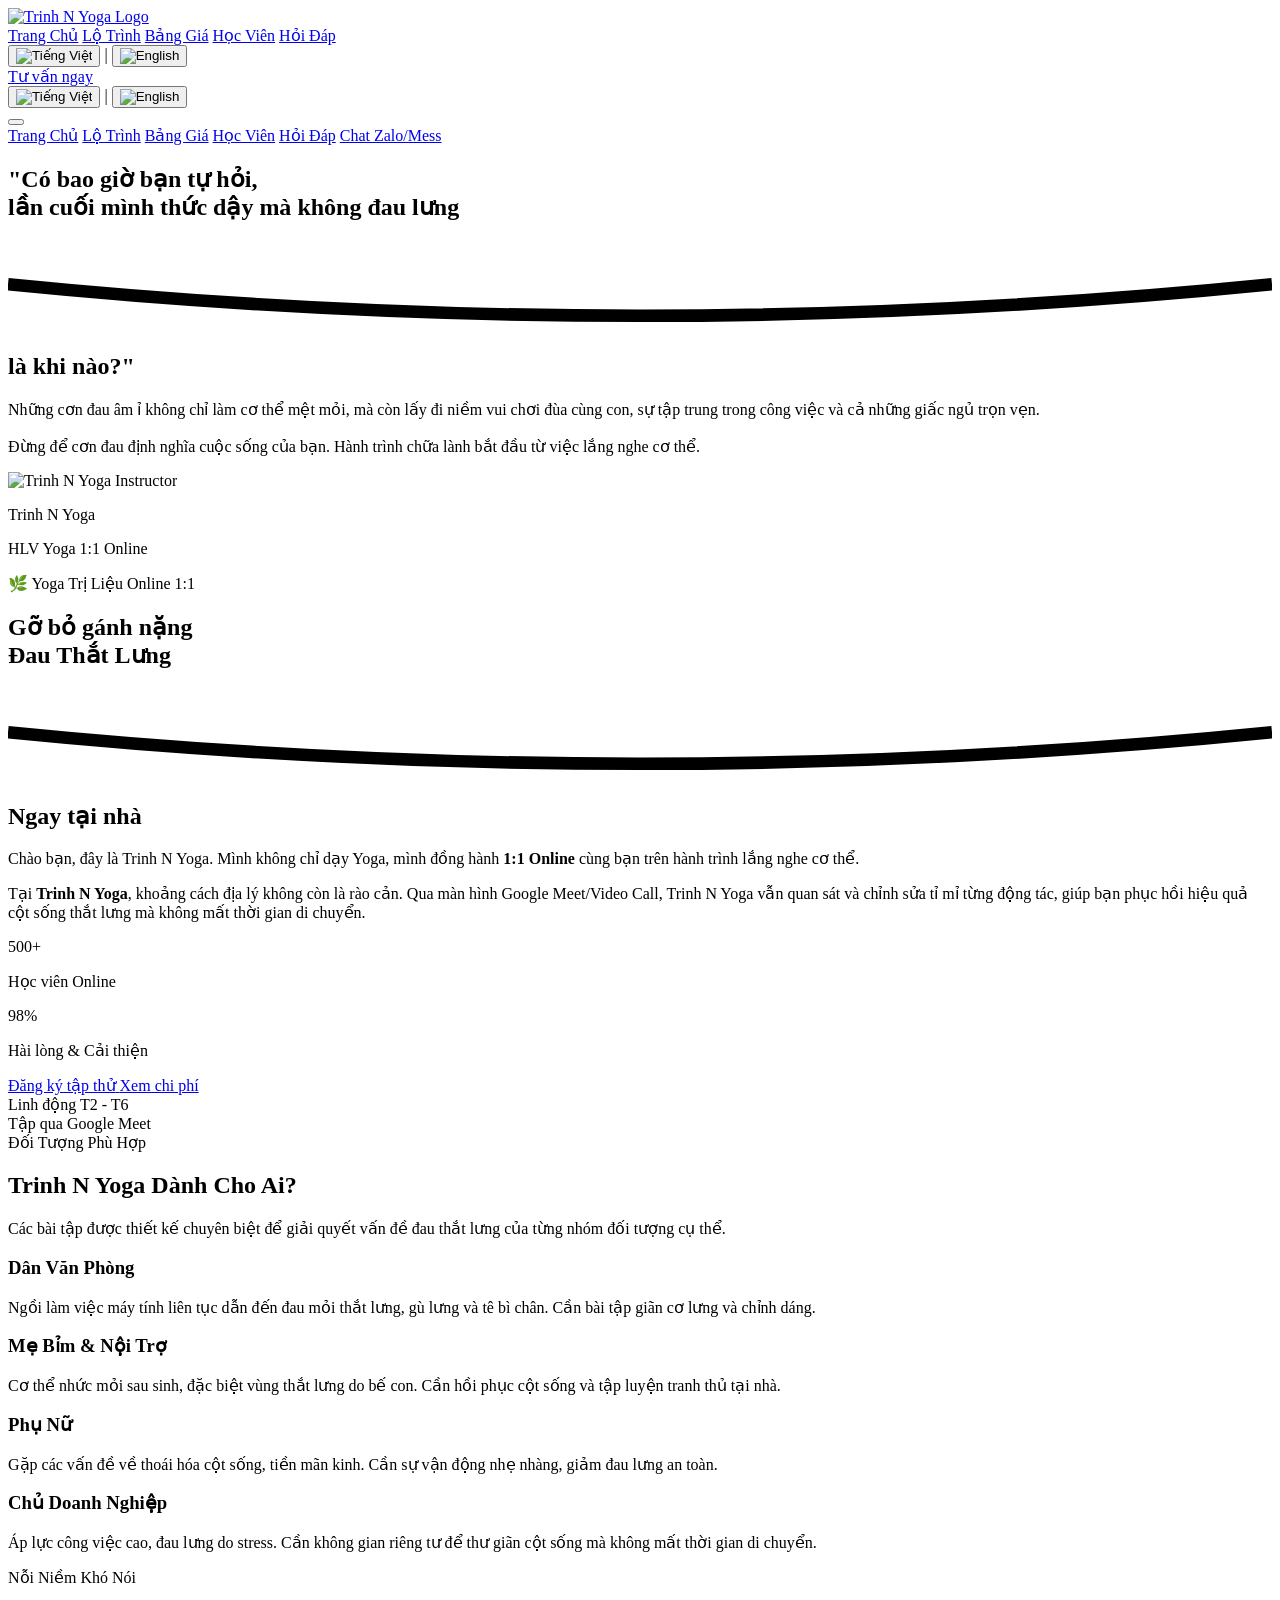
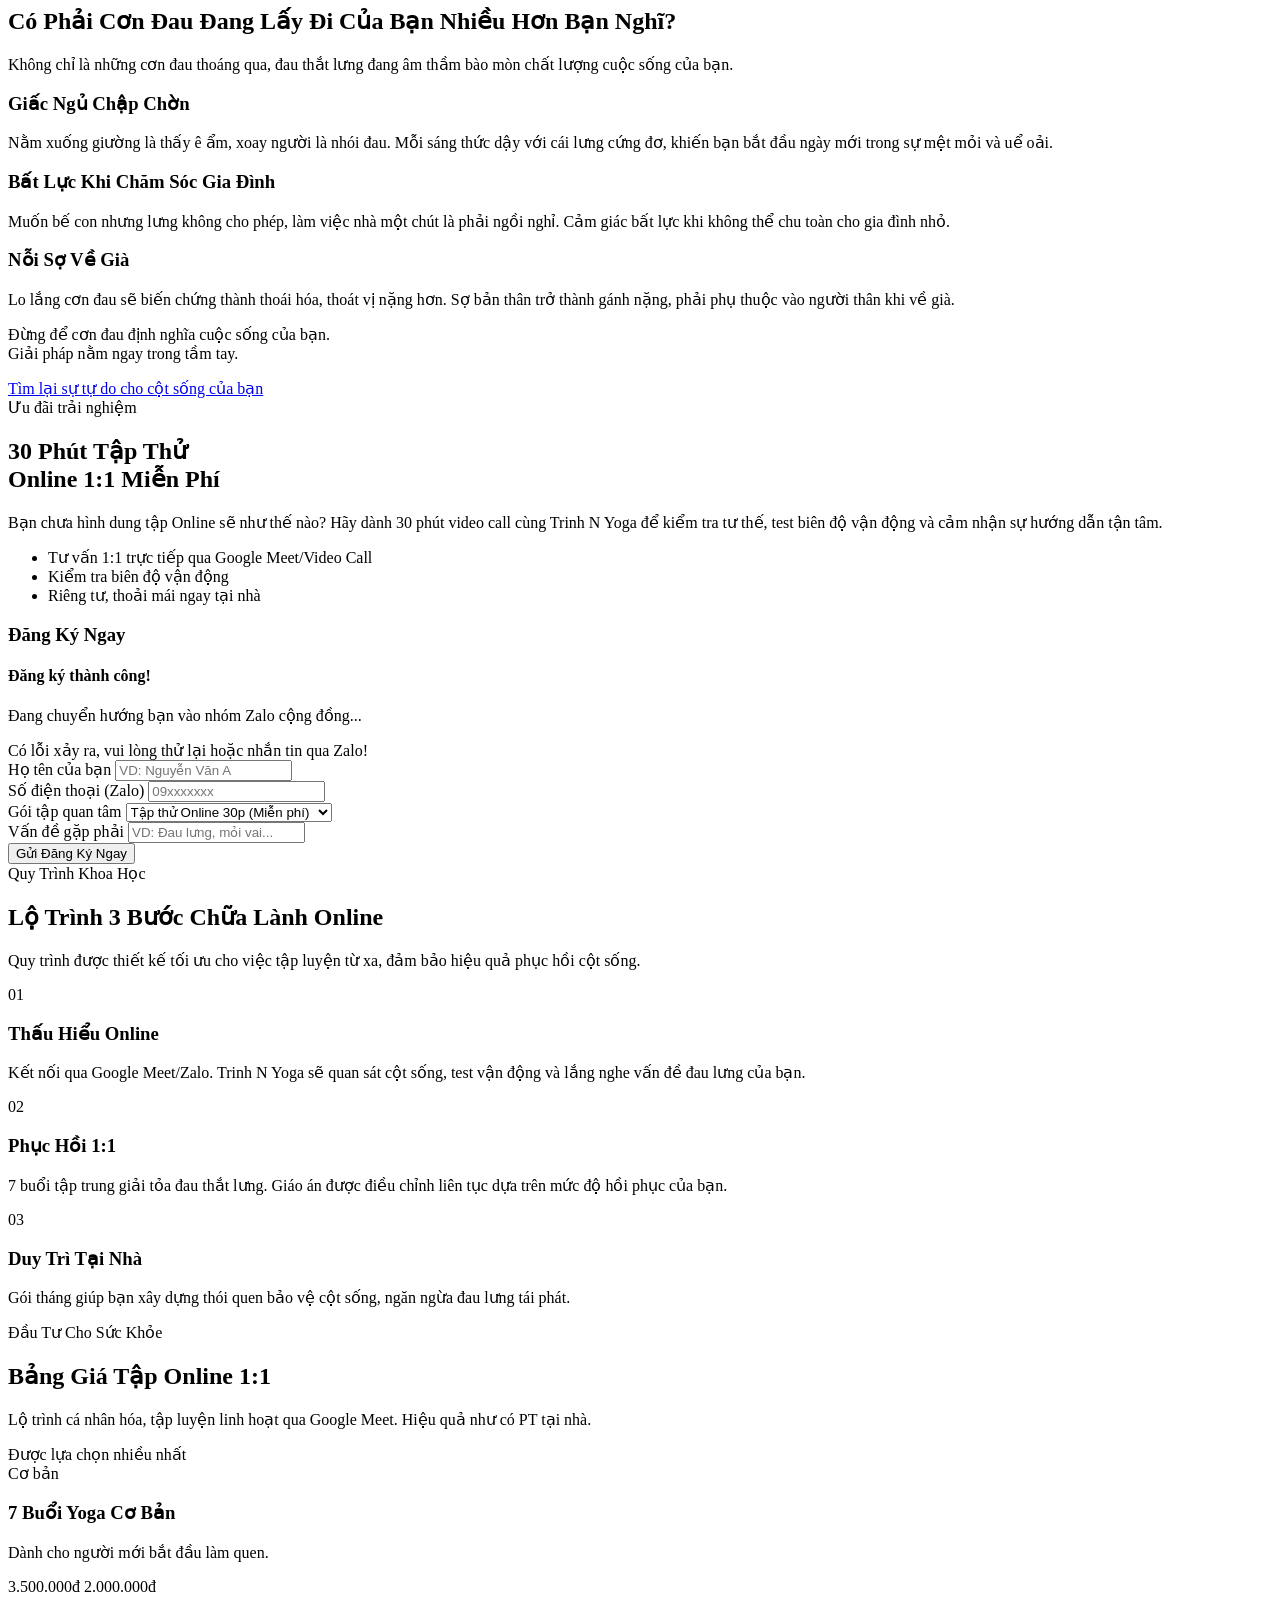
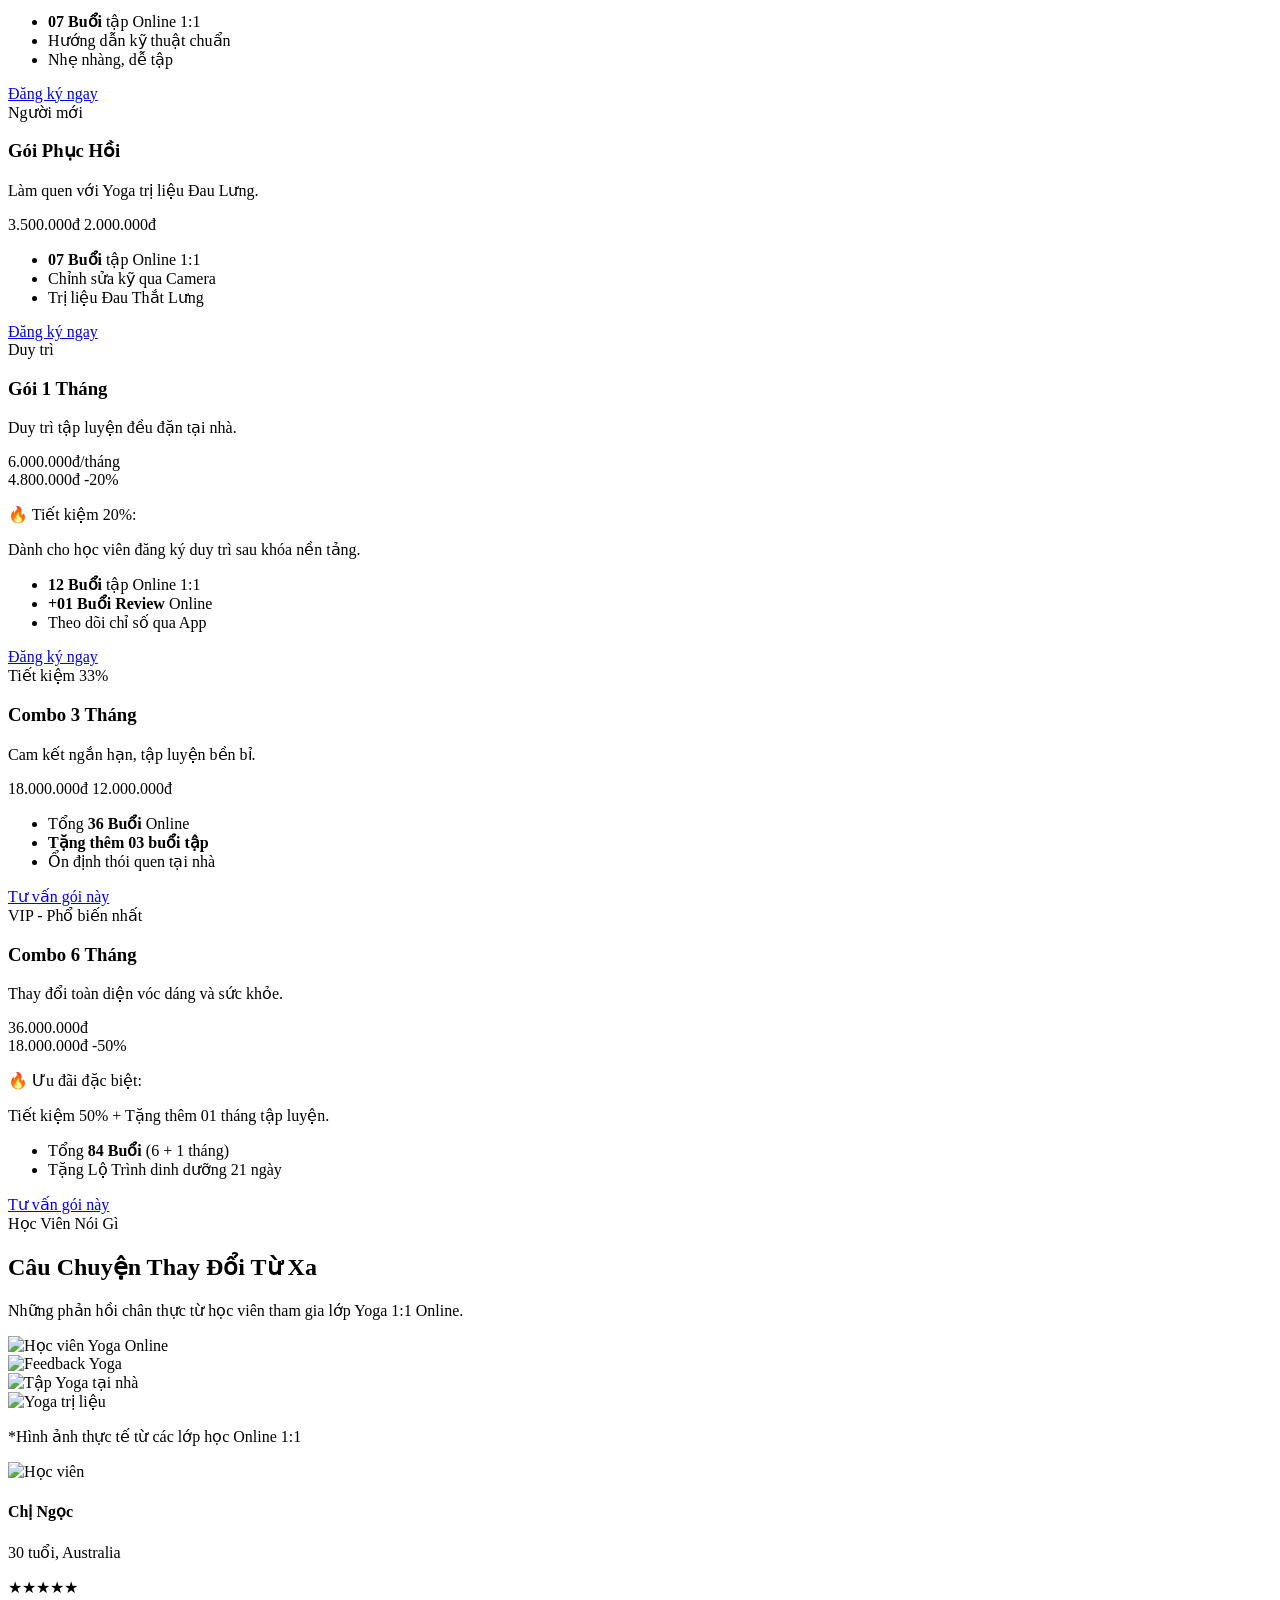
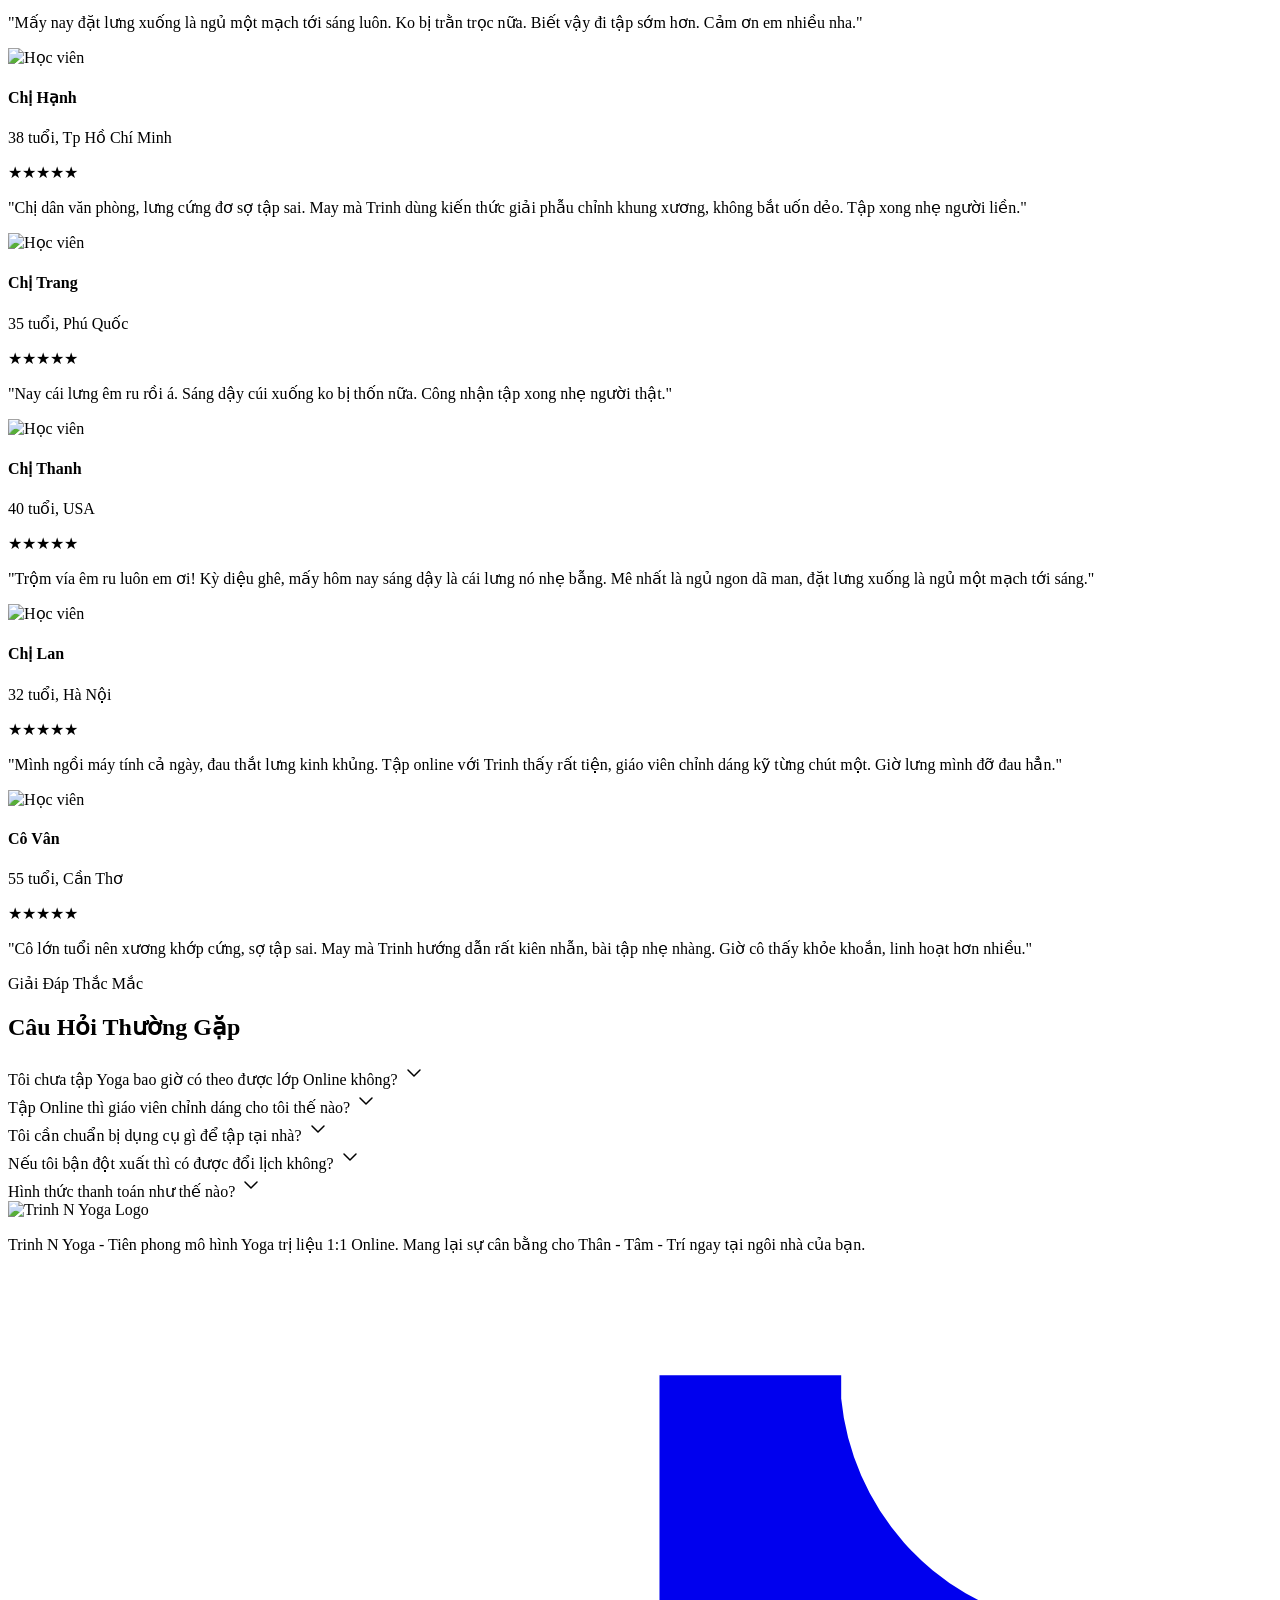
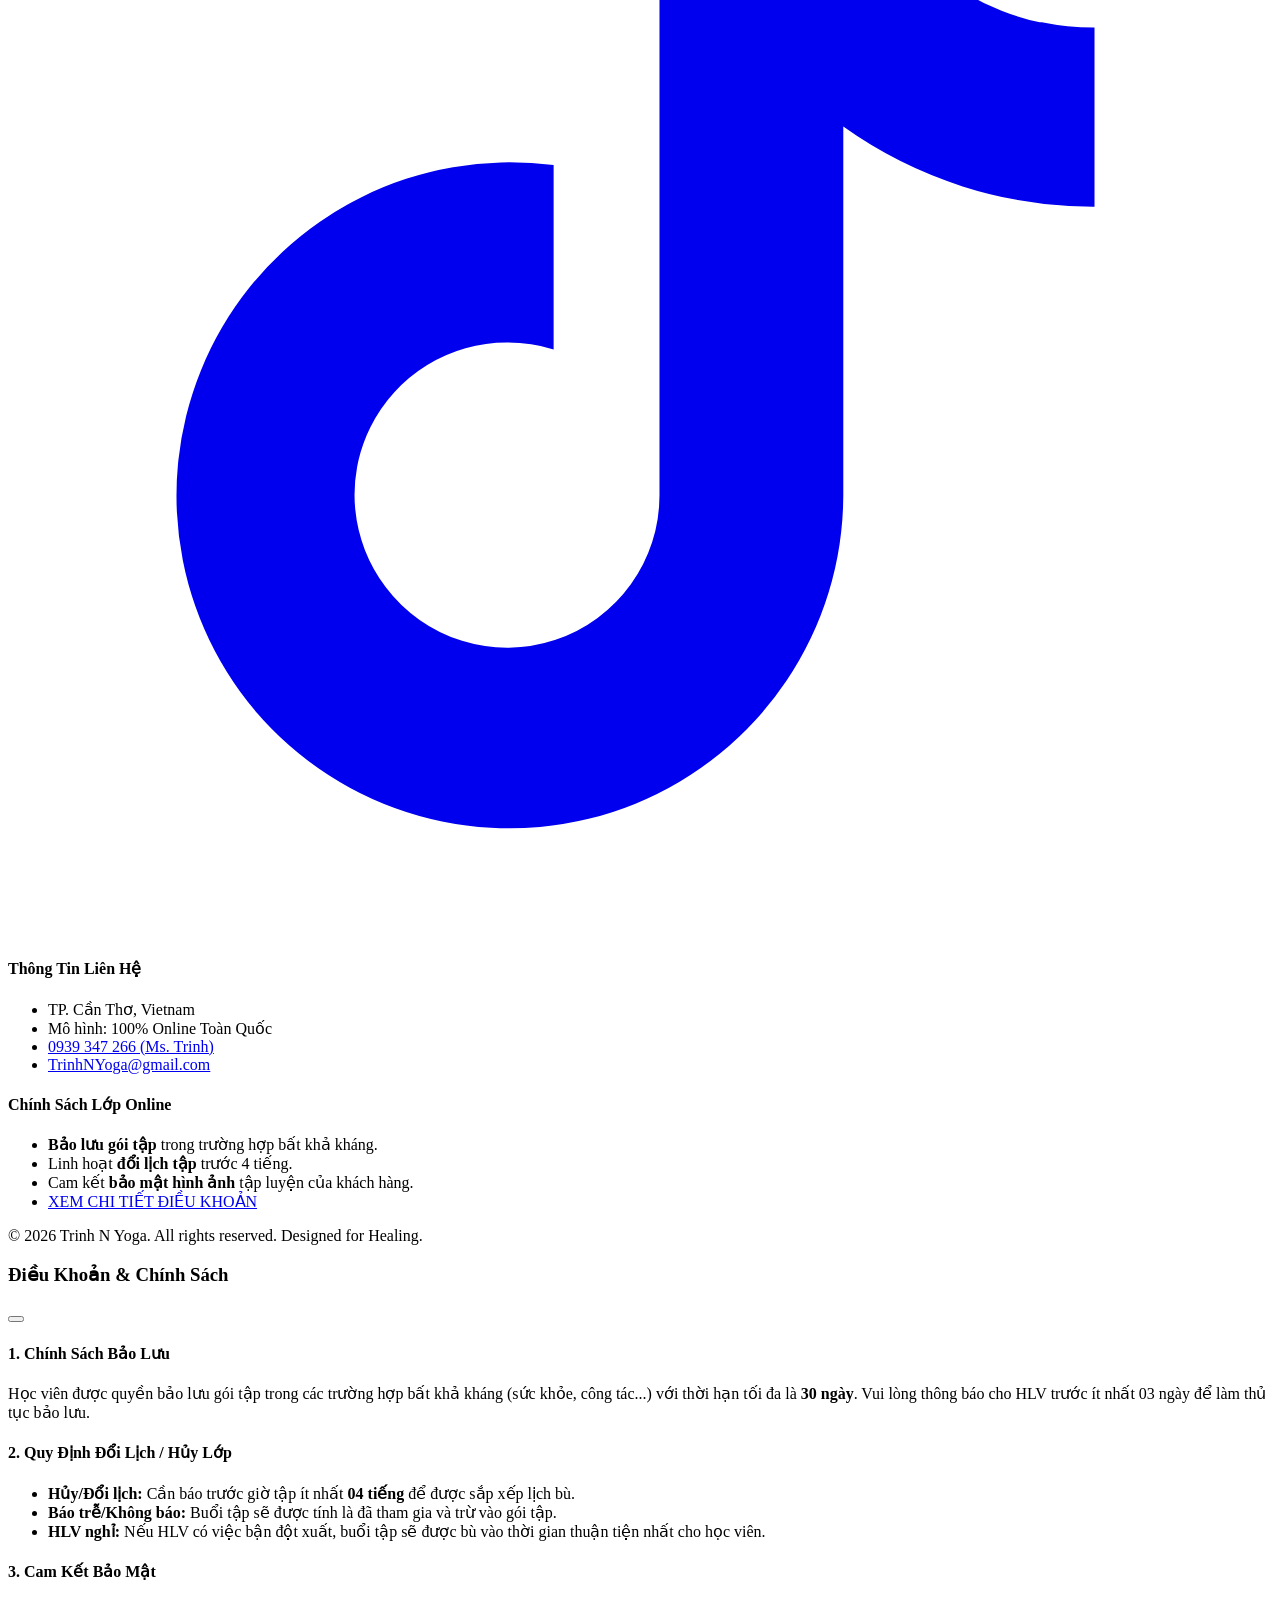
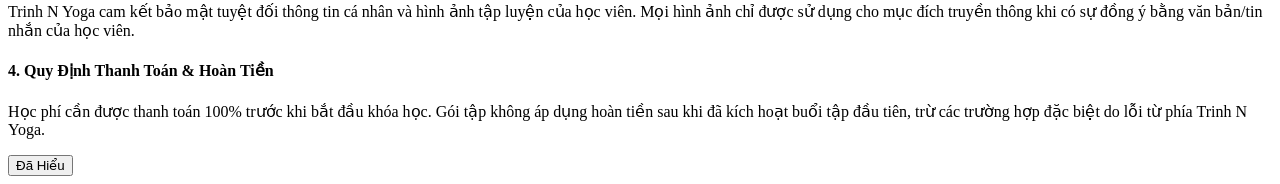
==== commit ca0dd613: "Update index.html" ====
--- a/index.html
+++ b/index.html
@@ -196,16 +196,6 @@
         details[open] summary ~ * {
             animation: fadeIn 0.3s ease-in-out;
         }
-        
-        /* Flag Icon Styles */
-        .flag-icon {
-            width: 24px;
-            height: auto;
-            display: inline-block;
-            vertical-align: middle;
-            border-radius: 2px;
-            box-shadow: 0 1px 2px rgba(0,0,0,0.1);
-        }
     </style>
 </head>
 <body class="font-body text-slate-600 bg-[#fbfbf9] selection:bg-teal-100 selection:text-teal-800 overflow-x-hidden w-full">
@@ -229,9 +219,15 @@
                 <a href="#faq" class="text-slate-600 hover:text-teal-600 font-bold text-sm uppercase tracking-wide transition-colors whitespace-nowrap" data-i18n="nav_faq">Hỏi Đáp</a>
                 
                 <!-- Language Switcher Desktop (Flags) -->
-                <button id="lang-toggle-desktop" class="hover:opacity-80 transition-opacity p-1" title="Switch Language">
-                    <img src="https://flagcdn.com/w40/vn.png" alt="Tiếng Việt" class="flag-icon" id="flag-icon-desktop">
-                </button>
+                <div class="flex items-center gap-2 border border-slate-200 rounded-full px-3 py-1 bg-white/50 backdrop-blur-sm">
+                    <button id="lang-vi-desktop" class="hover:opacity-80 transition-all transform hover:scale-110" title="Tiếng Việt">
+                        <img src="https://flagcdn.com/w40/vn.png" alt="Tiếng Việt" class="w-6 h-auto rounded-sm shadow-sm">
+                    </button>
+                    <span class="text-slate-400 font-light">|</span>
+                    <button id="lang-en-desktop" class="hover:opacity-80 transition-all transform hover:scale-110" title="English">
+                        <img src="https://flagcdn.com/w40/gb.png" alt="English" class="w-6 h-auto rounded-sm shadow-sm">
+                    </button>
+                </div>
 
                 <a href="https://m.me/TrinhNYoga" target="_blank" rel="noreferrer" class="bg-teal-600 text-white px-5 py-2.5 rounded-full text-sm font-bold hover:bg-teal-700 transition-all shadow-lg shadow-teal-200 flex items-center gap-2 whitespace-nowrap">
                     <i data-lucide="send" class="w-4 h-4"></i> <span data-i18n="nav_consult">Tư vấn ngay</span>
@@ -241,9 +237,15 @@
             <!-- Mobile Menu Button -->
             <div class="flex items-center gap-3 lg:hidden">
                 <!-- Language Switcher Mobile (Flags) -->
-                <button id="lang-toggle-mobile" class="hover:opacity-80 transition-opacity p-1" title="Switch Language">
-                    <img src="https://flagcdn.com/w40/vn.png" alt="Tiếng Việt" class="flag-icon" id="flag-icon-mobile">
-                </button>
+                <div class="flex items-center gap-2 border border-slate-200 rounded-full px-2 py-1 bg-white/50 backdrop-blur-sm">
+                    <button id="lang-vi-mobile" class="hover:opacity-80 transition-opacity" title="Tiếng Việt">
+                        <img src="https://flagcdn.com/w40/vn.png" alt="Tiếng Việt" class="w-5 h-auto rounded-sm shadow-sm">
+                    </button>
+                    <span class="text-slate-400 font-light">|</span>
+                    <button id="lang-en-mobile" class="hover:opacity-80 transition-opacity" title="English">
+                        <img src="https://flagcdn.com/w40/gb.png" alt="English" class="w-5 h-auto rounded-sm shadow-sm">
+                    </button>
+                </div>
                 <button id="mobile-menu-btn" class="text-slate-600 p-2 z-50 focus:outline-none" aria-label="Toggle menu">
                     <i data-lucide="menu" class="w-7 h-7" id="menu-icon"></i>
                 </button>
@@ -1358,7 +1360,7 @@
                     nav_pricing: "Pricing",
                     nav_testimonials: "Testimonials",
                     nav_faq: "FAQ",
-                    nav_consult: "Chat Now",
+                    nav_consult: "Consult Now",
                     mobile_chat: "Chat via Zalo/Mess",
                     hero_coach_title: "1:1 Online Yoga Coach",
                     hero_badge: "🌿 1:1 Online Therapeutic Yoga",
@@ -1572,35 +1574,46 @@
                     }
                 });
                 
-                // Update flag icon
-                const flagDesktop = document.getElementById('flag-icon-desktop');
-                const flagMobile = document.getElementById('flag-icon-mobile');
-                
-                const flagSrc = lang === 'vi' 
-                    ? "https://flagcdn.com/w40/vn.png" 
-                    : "https://flagcdn.com/w40/gb.png";
-                
-                if(flagDesktop) flagDesktop.src = flagSrc;
-                if(flagMobile) flagMobile.src = flagSrc;
+                // Update visual state of flags (Highlight active, dim inactive)
+                const opacityActive = 'opacity-100';
+                const opacityInactive = 'opacity-40 grayscale';
+
+                const updateFlagStyle = (id, isActive) => {
+                    const el = document.getElementById(id);
+                    if (el) {
+                        const img = el.querySelector('img');
+                        if (isActive) {
+                            img.classList.remove('grayscale', 'opacity-40');
+                            img.classList.add('opacity-100');
+                        } else {
+                            img.classList.add('grayscale', 'opacity-40');
+                            img.classList.remove('opacity-100');
+                        }
+                    }
+                };
+
+                updateFlagStyle('lang-vi-desktop', lang === 'vi');
+                updateFlagStyle('lang-en-desktop', lang === 'en');
+                updateFlagStyle('lang-vi-mobile', lang === 'vi');
+                updateFlagStyle('lang-en-mobile', lang === 'en');
 
                 currentLang = lang;
             }
 
-            // Lang Toggle Logic
-            const langToggleDesktop = document.getElementById('lang-toggle-desktop');
-            const langToggleMobile = document.getElementById('lang-toggle-mobile');
-
-            function toggleLang() {
-                const newLang = currentLang === 'vi' ? 'en' : 'vi';
-                updateLanguage(newLang);
-            }
-
-            if (langToggleDesktop) {
-                langToggleDesktop.addEventListener('click', toggleLang);
-            }
-            if (langToggleMobile) {
-                langToggleMobile.addEventListener('click', toggleLang);
-            }
+            // Lang Toggle Listeners
+            const btnViDesk = document.getElementById('lang-vi-desktop');
+            const btnEnDesk = document.getElementById('lang-en-desktop');
+            const btnViMob = document.getElementById('lang-vi-mobile');
+            const btnEnMob = document.getElementById('lang-en-mobile');
+
+            if (btnViDesk) btnViDesk.addEventListener('click', () => updateLanguage('vi'));
+            if (btnEnDesk) btnEnDesk.addEventListener('click', () => updateLanguage('en'));
+            if (btnViMob) btnViMob.addEventListener('click', () => updateLanguage('vi'));
+            if (btnEnMob) btnEnMob.addEventListener('click', () => updateLanguage('en'));
+
+            // Initialize default language visual state
+            updateLanguage('vi');
+
             
             // --- 3. UI LOGIC ---
             
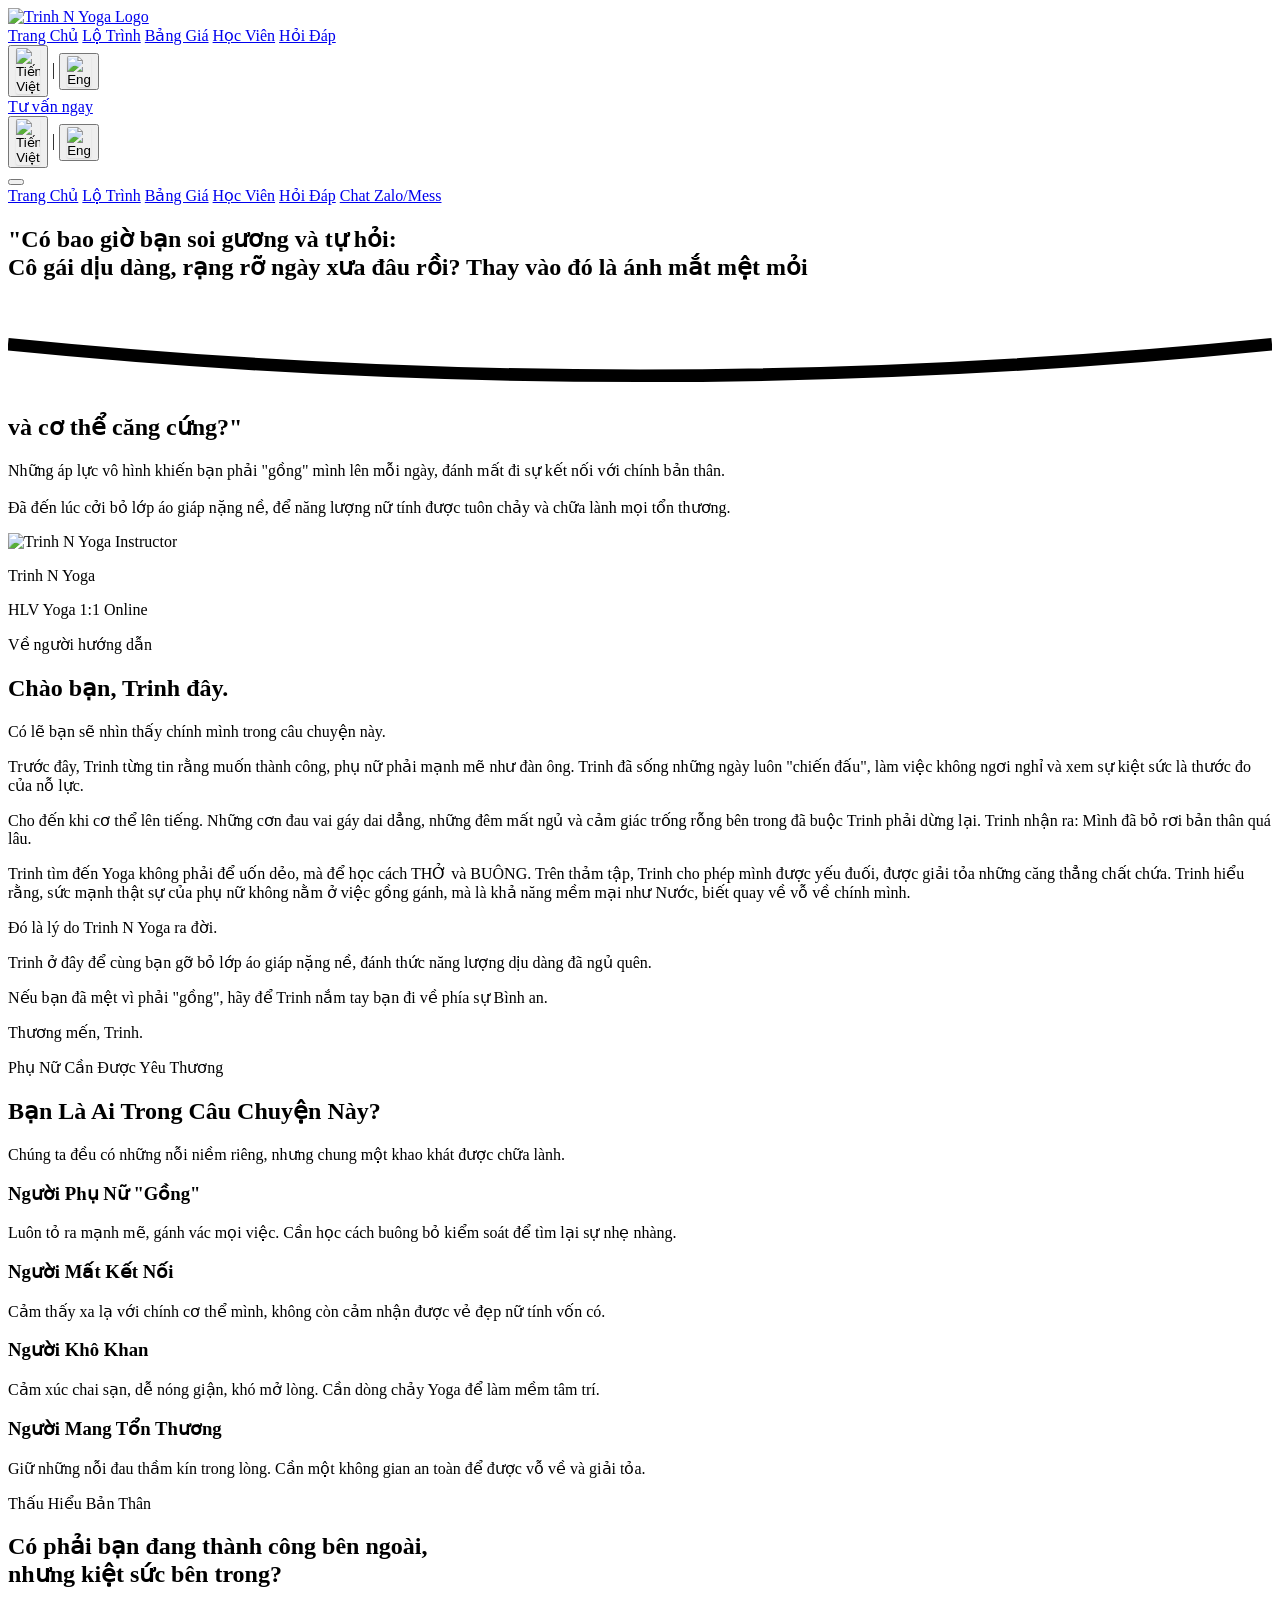
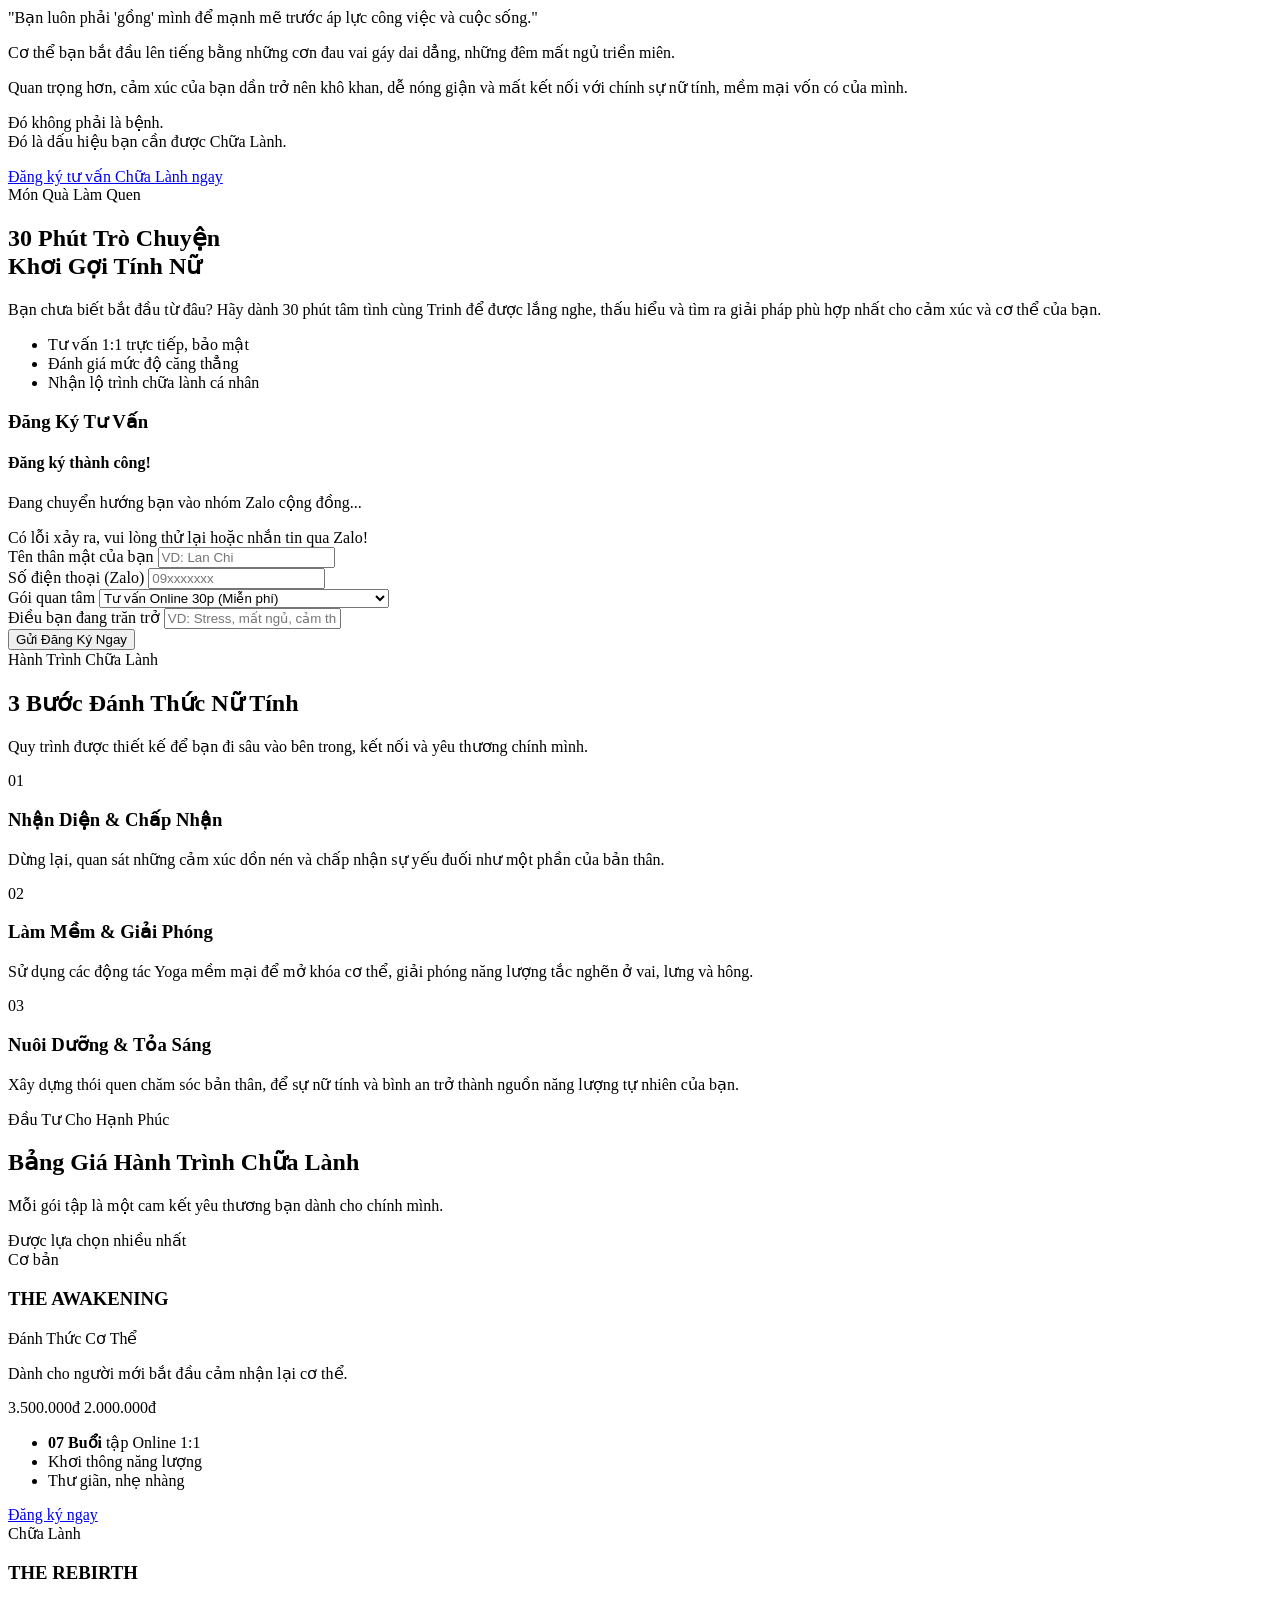
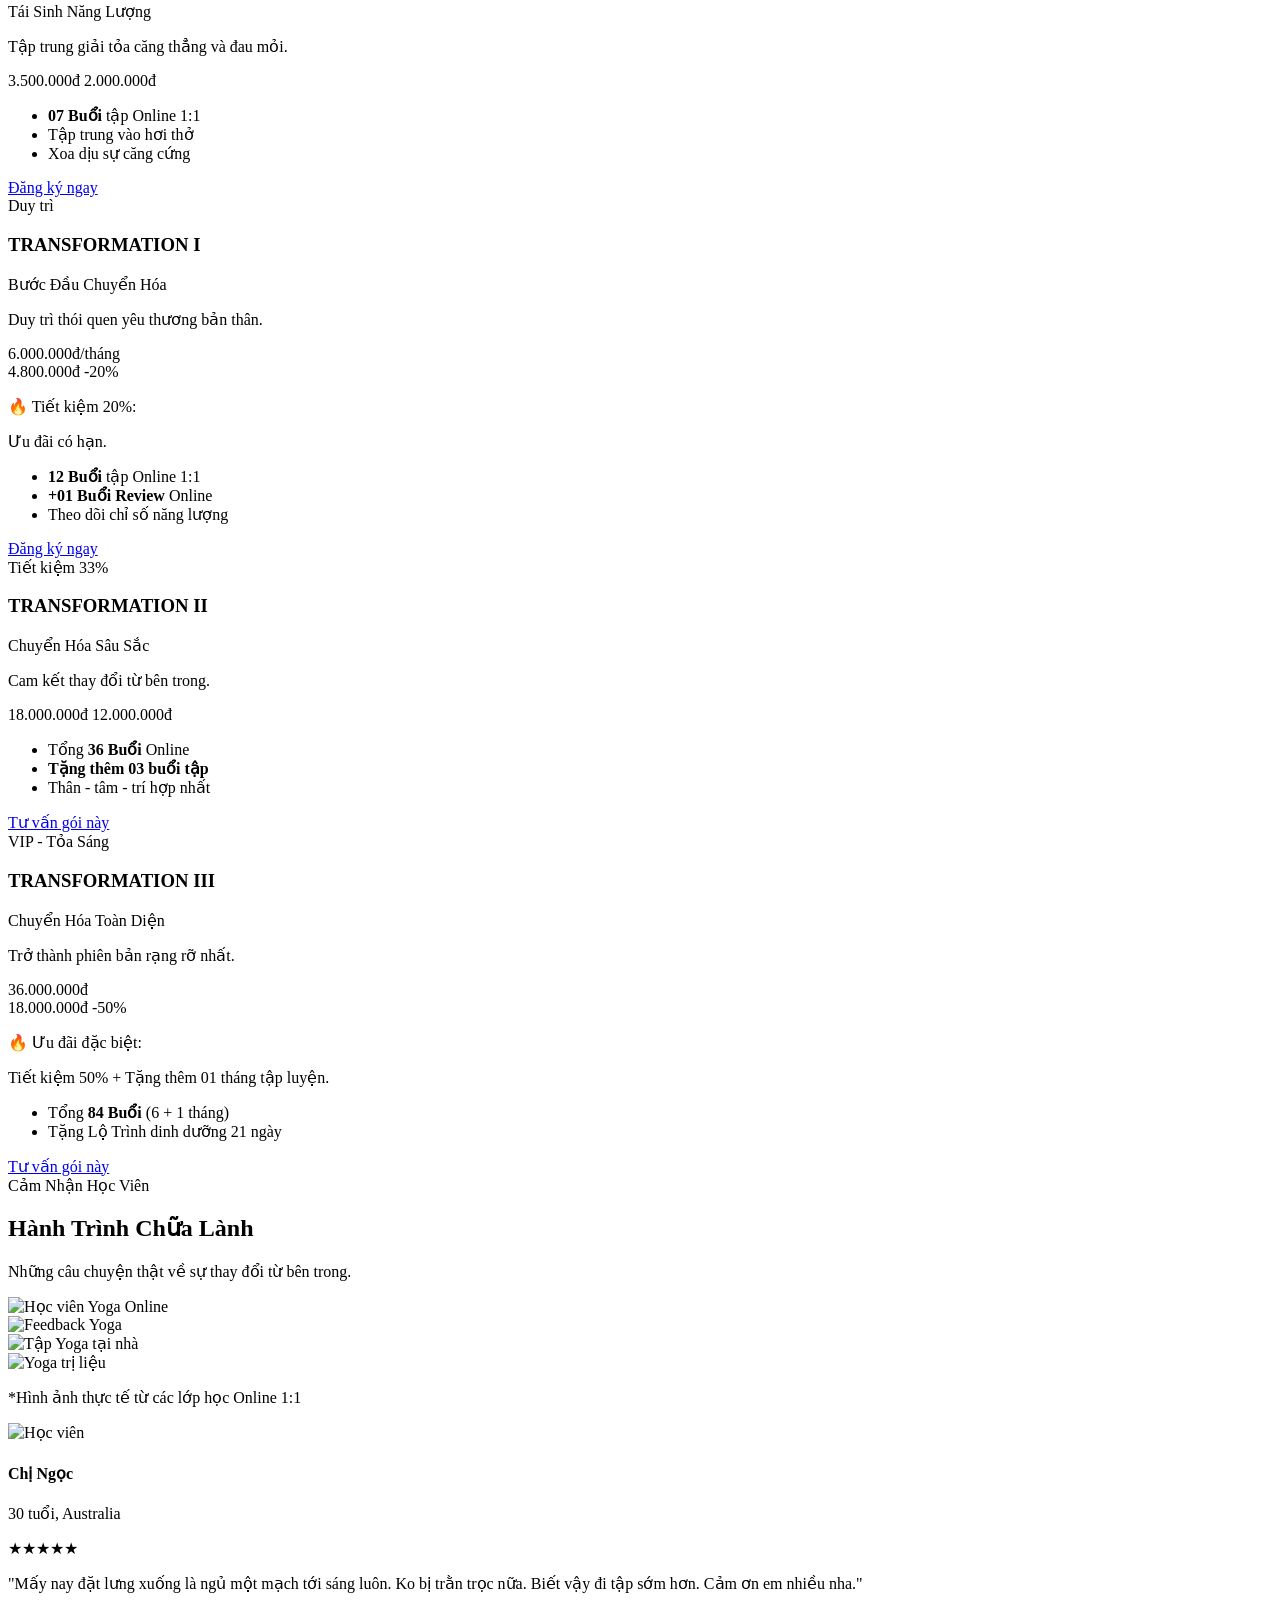
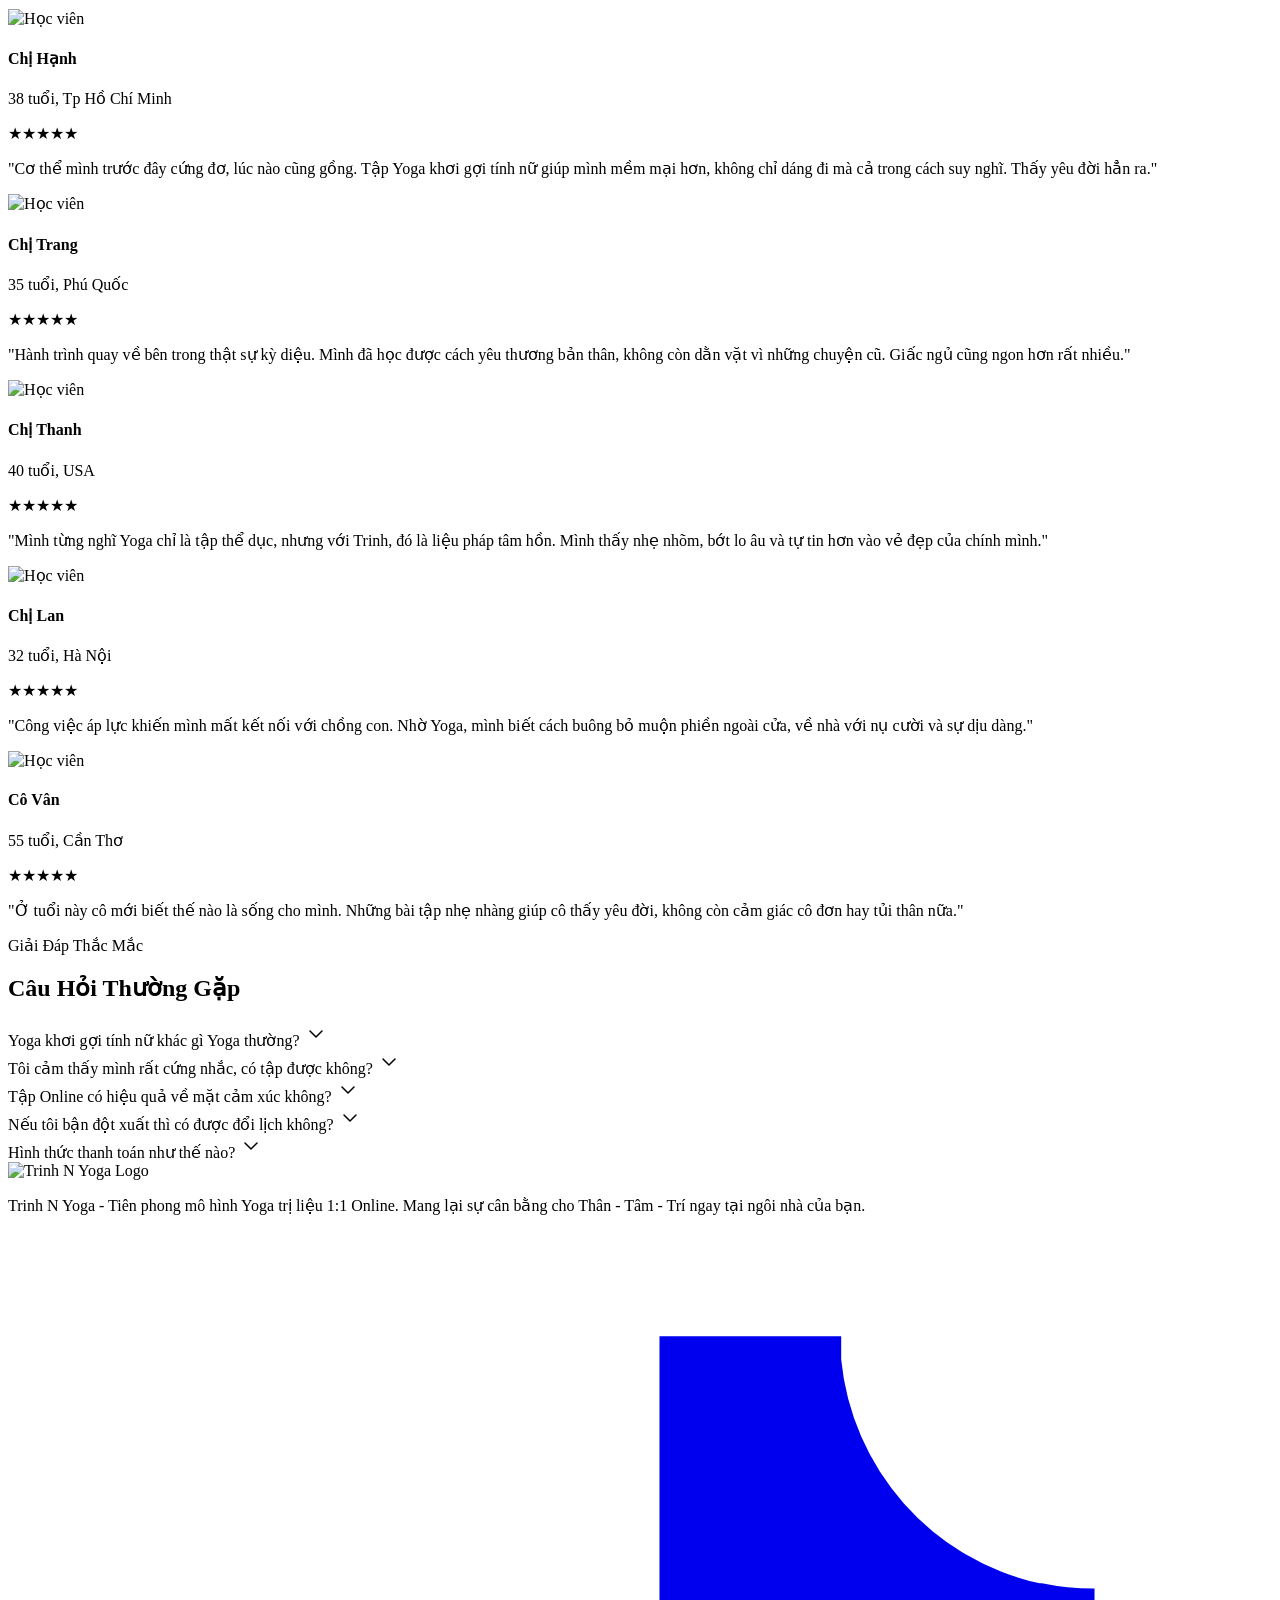
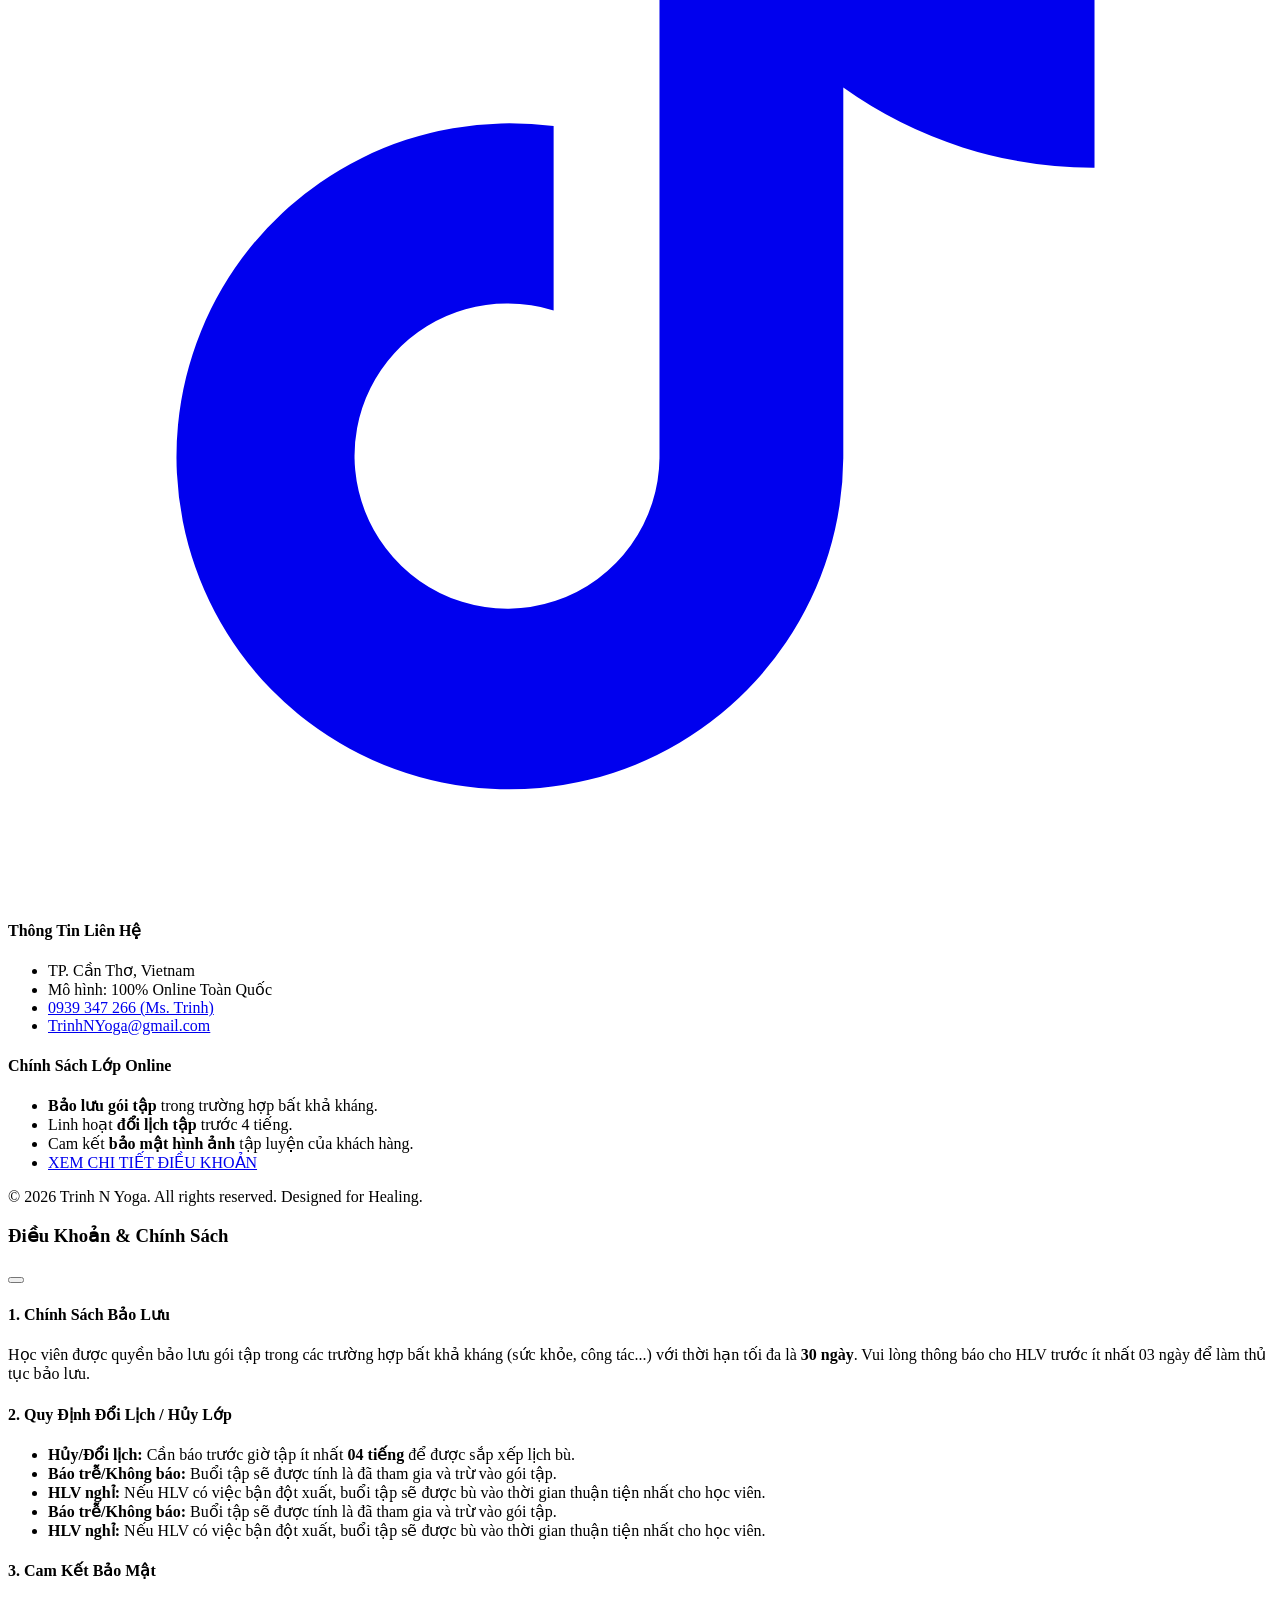
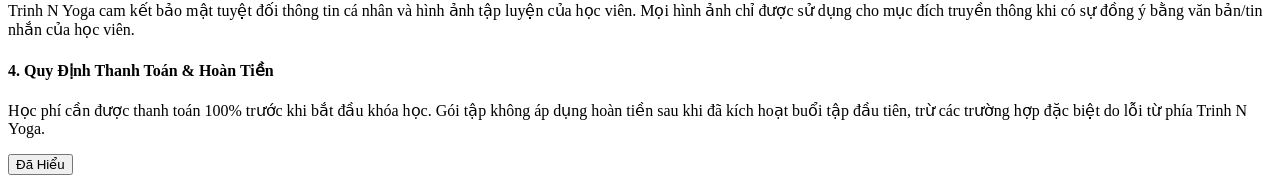
==== commit c2deadc6: "Update index.html" ====
--- a/index.html
+++ b/index.html
@@ -49,7 +49,8 @@
       "sameAs": [
         "https://www.facebook.com/TrinhNYoga",
         "https://www.instagram.com/TrinhNYoga",
-        "https://www.tiktok.com/@trinhnyogajourney"
+        "https://www.tiktok.com/@trinhnyogajourney",
+        "https://www.youtube.com/@TrinhNYoga"
       ]
     }
     </script>
@@ -196,6 +197,16 @@
         details[open] summary ~ * {
             animation: fadeIn 0.3s ease-in-out;
         }
+        
+        /* Flag Icon Styles */
+        .flag-icon {
+            width: 24px;
+            height: auto;
+            display: inline-block;
+            vertical-align: middle;
+            border-radius: 2px;
+            box-shadow: 0 1px 2px rgba(0,0,0,0.1);
+        }
     </style>
 </head>
 <body class="font-body text-slate-600 bg-[#fbfbf9] selection:bg-teal-100 selection:text-teal-800 overflow-x-hidden w-full">
@@ -221,11 +232,11 @@
                 <!-- Language Switcher Desktop (Flags) -->
                 <div class="flex items-center gap-2 border border-slate-200 rounded-full px-3 py-1 bg-white/50 backdrop-blur-sm">
                     <button id="lang-vi-desktop" class="hover:opacity-80 transition-all transform hover:scale-110" title="Tiếng Việt">
-                        <img src="https://flagcdn.com/w40/vn.png" alt="Tiếng Việt" class="w-6 h-auto rounded-sm shadow-sm">
+                        <img src="https://flagcdn.com/w40/vn.png" alt="Tiếng Việt" class="flag-icon" id="flag-icon-desktop">
                     </button>
                     <span class="text-slate-400 font-light">|</span>
                     <button id="lang-en-desktop" class="hover:opacity-80 transition-all transform hover:scale-110" title="English">
-                        <img src="https://flagcdn.com/w40/gb.png" alt="English" class="w-6 h-auto rounded-sm shadow-sm">
+                        <img src="https://flagcdn.com/w40/gb.png" alt="English" class="flag-icon" id="flag-icon-desktop-en">
                     </button>
                 </div>
 
@@ -239,11 +250,11 @@
                 <!-- Language Switcher Mobile (Flags) -->
                 <div class="flex items-center gap-2 border border-slate-200 rounded-full px-2 py-1 bg-white/50 backdrop-blur-sm">
                     <button id="lang-vi-mobile" class="hover:opacity-80 transition-opacity" title="Tiếng Việt">
-                        <img src="https://flagcdn.com/w40/vn.png" alt="Tiếng Việt" class="w-5 h-auto rounded-sm shadow-sm">
+                        <img src="https://flagcdn.com/w40/vn.png" alt="Tiếng Việt" class="flag-icon" id="flag-icon-mobile-vi">
                     </button>
                     <span class="text-slate-400 font-light">|</span>
                     <button id="lang-en-mobile" class="hover:opacity-80 transition-opacity" title="English">
-                        <img src="https://flagcdn.com/w40/gb.png" alt="English" class="w-5 h-auto rounded-sm shadow-sm">
+                        <img src="https://flagcdn.com/w40/gb.png" alt="English" class="flag-icon" id="flag-icon-mobile-en">
                     </button>
                 </div>
                 <button id="mobile-menu-btn" class="text-slate-600 p-2 z-50 focus:outline-none" aria-label="Toggle menu">
@@ -284,82 +295,66 @@
         </div>
     </section>
 
-    <!-- HERO SECTION -->
+    <!-- HERO SECTION (ABOUT INSTRUCTOR) -->
     <section id="home" class="relative pt-8 pb-16 md:pt-12 md:pb-32 overflow-hidden bg-[#fbfbf9]">
         <!-- Background Blobs -->
         <div class="absolute top-[-10%] right-[-10%] w-[300px] h-[300px] md:w-[500px] md:h-[500px] bg-teal-200/20 rounded-full blur-[60px] md:blur-[80px]"></div>
         <div class="absolute bottom-10 left-[-10%] w-[250px] h-[250px] md:w-[400px] md:h-[400px] bg-amber-100/40 rounded-full blur-[60px] md:blur-[80px]"></div>
 
         <div class="container mx-auto px-4 md:px-6 relative z-10">
-            <div class="flex flex-col md:flex-row items-center gap-10 md:gap-20">
+            <div class="flex flex-col md:flex-row items-center gap-12 md:gap-20">
                 
-                <!-- Image Side (Left) -->
-                <div class="w-full md:w-1/2 relative mt-6 md:mt-0 px-4 md:px-0">
-                    <div class="relative z-10 blob-shape overflow-hidden bg-white border-4 border-white shadow-2xl mx-auto max-w-[400px] md:max-w-full">
-                        <img 
-                            src="https://raw.githubusercontent.com/bietdoitinhnhue/diemtrinh/refs/heads/main/Yoga_Trinh.png" 
-                            alt="Trinh N Yoga Instructor" 
-                            class="w-full h-[350px] md:h-[500px] object-cover"
-                        />
-                    </div>
-                    <!-- Floating Info -->
-                    <div class="hidden sm:block absolute top-10 md:top-20 right-0 md:-right-4 bg-white/90 backdrop-blur p-3 md:p-4 rounded-xl shadow-lg border-l-4 border-teal-500 z-20 animate-bounce-slow max-w-[150px] md:max-w-none">
-                        <p class="font-heading font-bold text-slate-800 text-sm md:text-lg">Trinh N Yoga</p>
-                        <p class="text-[10px] md:text-xs text-slate-500" data-i18n="hero_coach_title">HLV Yoga 1:1 Online</p>
+                <!-- Image Side (Left) - UPDATED LAYOUT -->
+                <div class="w-full md:w-1/2 relative mt-6 md:mt-0 px-4 md:px-0 flex justify-center">
+                    <div class="relative w-full max-w-[380px] md:max-w-[420px]">
+                        <!-- Decorative Frame 1 (Solid color) -->
+                        <div class="absolute top-5 -right-5 w-full h-full bg-teal-100 rounded-[2.5rem] -z-10"></div>
+                        <!-- Decorative Frame 2 (Border) -->
+                        <div class="absolute -bottom-5 -left-5 w-full h-full border-2 border-teal-500 rounded-[2.5rem] -z-10 opacity-60"></div>
+
+                        <!-- Main Image Frame -->
+                        <div class="relative rounded-[2rem] overflow-hidden shadow-2xl border-4 border-white">
+                            <img 
+                                src="https://raw.githubusercontent.com/bietdoitinhnhue/diemtrinh/refs/heads/main/Yoga_Trinh.png" 
+                                alt="Trinh N Yoga Instructor" 
+                                class="w-full h-[450px] md:h-[520px] object-cover hover:scale-105 transition-transform duration-700"
+                            />
+                        </div>
+
+                        <!-- Floating Info Badge -->
+                        <div class="absolute top-8 -right-10 bg-white/95 backdrop-blur p-4 rounded-xl shadow-lg border-l-4 border-teal-500 z-20 animate-bounce-slow hidden md:block">
+                            <div class="flex items-center gap-3">
+                                <div class="bg-teal-50 p-2 rounded-full">
+                                    <i data-lucide="award" class="w-6 h-6 text-teal-600"></i>
+                                </div>
+                                <div>
+                                    <p class="font-heading font-bold text-slate-800 text-lg">Trinh N Yoga</p>
+                                    <p class="text-xs text-slate-500 font-medium" data-i18n="hero_coach_title">HLV Yoga 1:1 Online</p>
+                                </div>
+                            </div>
+                        </div>
                     </div>
                 </div>
 
                 <!-- Text Side (Right) -->
-                <div class="w-full md:w-1/2 space-y-5 md:space-y-6 text-center md:text-left">
-                    <span class="inline-block px-4 py-1.5 bg-white border border-teal-100 rounded-full text-teal-700 text-xs md:text-sm font-bold tracking-wider uppercase mb-2 shadow-sm" data-i18n="hero_badge">
-                        🌿 Yoga Trị Liệu Online 1:1
+                <div class="w-full md:w-1/2 space-y-6 text-center md:text-left">
+                    <span class="inline-block px-4 py-1.5 bg-white border border-teal-100 rounded-full text-teal-700 text-xs md:text-sm font-bold tracking-wider uppercase mb-2 shadow-sm" data-i18n="about_badge">
+                        Về người hướng dẫn
                     </span>
                     
-                    <h1 class="font-heading text-3xl sm:text-4xl md:text-5xl font-bold text-slate-800 leading-tight">
-                        <span data-i18n="hero_title_1">Gỡ bỏ gánh nặng</span> <br/>
-                        <span class="text-teal-600 relative inline-block mt-1">
-                            <span data-i18n="hero_title_highlight">Đau Thắt Lưng</span>
-                            <svg class="absolute w-full h-2 md:h-3 -bottom-1 left-0 text-teal-200 -z-10 opacity-60" viewBox="0 0 100 10" preserveAspectRatio="none"><path d="M0 5 Q 50 10 100 5" stroke="currentColor" strokeWidth="8" fill="none" /></svg>
-                        </span>
-                        <br/>
-                        <span class="text-2xl md:text-4xl font-light text-slate-600" data-i18n="hero_title_2">Ngay tại nhà</span>
+                    <h1 class="font-heading text-3xl sm:text-4xl md:text-5xl font-bold text-slate-800 leading-tight" data-i18n="about_title">
+                        Chào bạn, Trinh đây.
                     </h1>
                     
-                    <div class="text-base md:text-lg text-slate-500 md:pr-10 leading-relaxed font-medium space-y-4">
-                        <p data-i18n="hero_desc_1">Chào bạn, đây là Trinh N Yoga. Mình không chỉ dạy Yoga, mình đồng hành <strong>1:1 Online</strong> cùng bạn trên hành trình lắng nghe cơ thể. </p>
-                        <p data-i18n="hero_desc_2">Tại <strong>Trinh N Yoga</strong>, khoảng cách địa lý không còn là rào cản. Qua màn hình Google Meet/Video Call, Trinh N Yoga vẫn quan sát và chỉnh sửa tỉ mỉ từng động tác, giúp bạn phục hồi hiệu quả cột sống thắt lưng mà không mất thời gian di chuyển.</p>
-                    </div>
-
-                    <!-- Stats -->
-                    <div class="flex flex-row justify-center md:justify-start gap-8 pt-4 border-t border-slate-200 mt-4">
-                         <div class="text-center md:text-left">
-                            <p class="text-3xl font-bold text-teal-600">500+</p>
-                            <p class="text-sm font-bold text-slate-600" data-i18n="stat_1">Học viên Online</p>
-                         </div>
-                         <div class="text-center md:text-left">
-                            <p class="text-3xl font-bold text-teal-600">98%</p>
-                            <p class="text-sm font-bold text-slate-600" data-i18n="stat_2">Hài lòng & Cải thiện</p>
-                         </div>
-                    </div>
-                    
-                    <div class="flex flex-col sm:flex-row gap-3 md:gap-4 justify-center md:justify-start pt-4">
-                        <a href="#trial" class="flex items-center justify-center gap-2 bg-teal-600 text-white px-6 md:px-8 py-3 md:py-4 rounded-xl font-bold text-base md:text-lg hover:bg-teal-700 transition-all hover:shadow-xl shadow-teal-200 group animate-shake w-full sm:w-auto">
-                            <span data-i18n="cta_register">Đăng ký tập thử</span> <i data-lucide="arrow-right" class="w-5 h-5 group-hover:translate-x-1 transition-transform"></i>
-                        </a>
-                        <a href="#offers" class="flex items-center justify-center gap-2 bg-white text-slate-600 border border-slate-200 px-6 md:px-8 py-3 md:py-4 rounded-xl font-bold text-base md:text-lg hover:bg-teal-50 hover:border-teal-200 hover:text-teal-700 transition-all w-full sm:w-auto">
-                            <span data-i18n="cta_pricing">Xem chi phí</span>
-                        </a>
-                    </div>
-                    
-                    <div class="pt-4 flex flex-wrap items-center justify-center md:justify-start gap-3">
-                         <div class="flex items-center gap-2 text-xs md:text-sm text-slate-500 font-bold bg-white/80 px-3 py-2 rounded-lg shadow-sm border border-slate-100">
-                            <i data-lucide="clock" class="w-4 h-4 text-teal-500"></i>
-                            <span data-i18n="feature_1">Linh động T2 - T6</span>
-                         </div>
-                         <div class="flex items-center gap-2 text-xs md:text-sm text-slate-500 font-bold bg-white/80 px-3 py-2 rounded-lg shadow-sm border border-slate-100">
-                            <i data-lucide="video" class="w-4 h-4 text-rose-500"></i>
-                            <span data-i18n="feature_2">Tập qua Google Meet</span>
-                         </div>
+                    <div class="text-base md:text-lg text-slate-500 md:pr-10 leading-relaxed font-medium space-y-4 text-justify">
+                        <p data-i18n="about_p1">Có lẽ bạn sẽ nhìn thấy chính mình trong câu chuyện này.</p>
+                        <p data-i18n="about_p2">Trước đây, Trinh từng tin rằng muốn thành công, phụ nữ phải mạnh mẽ như đàn ông. Trinh đã sống những ngày luôn "chiến đấu", làm việc không ngơi nghỉ và xem sự kiệt sức là thước đo của nỗ lực.</p>
+                        <p data-i18n="about_p3">Cho đến khi cơ thể lên tiếng. Những cơn đau vai gáy dai dẳng, những đêm mất ngủ và cảm giác trống rỗng bên trong đã buộc Trinh phải dừng lại. Trinh nhận ra: Mình đã bỏ rơi bản thân quá lâu.</p>
+                        <p data-i18n="about_p4">Trinh tìm đến Yoga không phải để uốn dẻo, mà để học cách THỞ và BUÔNG. Trên thảm tập, Trinh cho phép mình được yếu đuối, được giải tỏa những căng thẳng chất chứa. Trinh hiểu rằng, sức mạnh thật sự của phụ nữ không nằm ở việc gồng gánh, mà là khả năng mềm mại như Nước, biết quay về vỗ về chính mình.</p>
+                        <p data-i18n="about_p5">Đó là lý do Trinh N Yoga ra đời.</p>
+                        <p data-i18n="about_p6">Trinh ở đây để cùng bạn gỡ bỏ lớp áo giáp nặng nề, đánh thức năng lượng dịu dàng đã ngủ quên.</p>
+                        <p data-i18n="about_p7">Nếu bạn đã mệt vì phải "gồng", hãy để Trinh nắm tay bạn đi về phía sự Bình an.</p>
+                        <p class="font-bold text-teal-700 italic mt-2" data-i18n="about_sign">Thương mến, Trinh.</p>
                     </div>
                 </div>
 
@@ -424,61 +419,46 @@
         </div>
     </section>
 
-    <!-- PAIN POINT SECTION (NEW) -->
+    <!-- PAIN POINT SECTION (NEW - Storytelling Style) -->
     <section id="pain-points" class="py-16 md:py-24 bg-gradient-to-b from-white to-teal-50">
         <div class="container mx-auto px-4 md:px-6">
-            <div class="text-center mb-10 md:mb-16">
-                <span class="text-rose-500 font-bold uppercase tracking-widest text-xs md:text-sm" data-i18n="pain_subtitle">Nỗi Niềm Khó Nói</span>
-                <h2 class="font-heading text-3xl md:text-4xl font-bold text-slate-800 mt-2" data-i18n="pain_title">Có Phải Cơn Đau Đang Lấy Đi Của Bạn Nhiều Hơn Bạn Nghĩ?</h2>
-                <p class="text-slate-500 mt-4 max-w-2xl mx-auto text-sm md:text-base" data-i18n="pain_desc">Không chỉ là những cơn đau thoáng qua, đau thắt lưng đang âm thầm bào mòn chất lượng cuộc sống của bạn.</p>
-            </div>
-
-            <div class="grid grid-cols-1 md:grid-cols-3 gap-6 max-w-6xl mx-auto">
-                <!-- Pain Point 1: Sleep -->
-                <div class="bg-white p-8 rounded-2xl shadow-sm border border-slate-100 hover:-translate-y-1 transition-transform">
-                    <div class="flex items-center gap-4 mb-4">
-                        <div class="bg-rose-100 p-3 rounded-full">
-                            <i data-lucide="battery-low" class="w-6 h-6 text-rose-500"></i>
-                        </div>
-                        <h3 class="font-heading text-xl font-bold text-slate-800" data-i18n="pain_1_title">Giấc Ngủ Chập Chờn</h3>
-                    </div>
-                    <p class="text-slate-600 leading-relaxed" data-i18n="pain_1_desc">
-                        Nằm xuống giường là thấy ê ẩm, xoay người là nhói đau. Mỗi sáng thức dậy với cái lưng cứng đơ, khiến bạn bắt đầu ngày mới trong sự mệt mỏi và uể oải.
+            <div class="max-w-4xl mx-auto text-center animate-fade-in">
+                <span class="text-rose-500 font-bold uppercase tracking-widest text-xs md:text-sm mb-4 block" data-i18n="pain_subtitle">Thấu Hiểu Bản Thân</span>
+                <h2 class="font-heading text-3xl md:text-5xl font-bold text-slate-800 mb-8 leading-tight" data-i18n="pain_title">
+                    Có phải bạn đang thành công bên ngoài,<br/> <span class="text-teal-600">nhưng kiệt sức bên trong?</span>
+                </h2>
+                
+                <div class="bg-white p-8 md:p-12 rounded-3xl shadow-xl border-t-4 border-teal-500 relative">
+                    <!-- Icon decoration -->
+                    <div class="absolute -top-6 left-1/2 transform -translate-x-1/2 bg-white p-3 rounded-full shadow-md">
+                        <i data-lucide="message-circle-heart" class="w-8 h-8 text-rose-500"></i>
+                    </div>
+
+                    <p class="text-lg md:text-xl text-slate-700 mb-8 font-medium italic" data-i18n="pain_desc_1">
+                        "Bạn luôn phải 'gồng' mình để mạnh mẽ trước áp lực công việc và cuộc sống."
                     </p>
-                </div>
-
-                <!-- Pain Point 2: Family/Life -->
-                <div class="bg-white p-8 rounded-2xl shadow-sm border border-slate-100 hover:-translate-y-1 transition-transform">
-                    <div class="flex items-center gap-4 mb-4">
-                        <div class="bg-amber-100 p-3 rounded-full">
-                            <i data-lucide="frown" class="w-6 h-6 text-amber-500"></i>
-                        </div>
-                        <h3 class="font-heading text-xl font-bold text-slate-800" data-i18n="pain_2_title">Bất Lực Khi Chăm Sóc Gia Đình</h3>
-                    </div>
-                    <p class="text-slate-600 leading-relaxed" data-i18n="pain_2_desc">
-                        Muốn bế con nhưng lưng không cho phép, làm việc nhà một chút là phải ngồi nghỉ. Cảm giác bất lực khi không thể chu toàn cho gia đình nhỏ.
-                    </p>
-                </div>
-
-                <!-- Pain Point 3: Future Fear -->
-                <div class="bg-white p-8 rounded-2xl shadow-sm border border-slate-100 hover:-translate-y-1 transition-transform">
-                    <div class="flex items-center gap-4 mb-4">
-                        <div class="bg-teal-100 p-3 rounded-full">
-                            <i data-lucide="activity" class="w-6 h-6 text-teal-600"></i>
-                        </div>
-                        <h3 class="font-heading text-xl font-bold text-slate-800" data-i18n="pain_3_title">Nỗi Sợ Về Già</h3>
-                    </div>
-                    <p class="text-slate-600 leading-relaxed" data-i18n="pain_3_desc">
-                        Lo lắng cơn đau sẽ biến chứng thành thoái hóa, thoát vị nặng hơn. Sợ bản thân trở thành gánh nặng, phải phụ thuộc vào người thân khi về già.
-                    </p>
-                </div>
-            </div>
-
-            <div class="text-center mt-12">
-                <p class="text-lg font-medium text-slate-700 mb-6" data-i18n="pain_cta_text">Đừng để cơn đau định nghĩa cuộc sống của bạn. <br class="md:hidden"/> Giải pháp nằm ngay trong tầm tay.</p>
-                <a href="#trial" class="inline-flex items-center gap-2 text-teal-700 font-bold hover:text-teal-900 transition-colors border-b-2 border-teal-200 hover:border-teal-700 pb-1">
-                    <span data-i18n="pain_cta_link">Tìm lại sự tự do cho cột sống của bạn</span> <i data-lucide="arrow-down" class="w-4 h-4 animate-bounce"></i>
-                </a>
+
+                    <div class="space-y-6 text-slate-600 text-base md:text-lg leading-relaxed text-justify md:text-center">
+                        <p data-i18n="pain_desc_2">
+                            Cơ thể bạn bắt đầu lên tiếng bằng những cơn đau vai gáy dai dẳng, những đêm mất ngủ triền miên.
+                        </p>
+                        <p data-i18n="pain_desc_3">
+                            Quan trọng hơn, cảm xúc của bạn dần trở nên khô khan, dễ nóng giận và mất kết nối với chính sự nữ tính, mềm mại vốn có của mình.
+                        </p>
+                    </div>
+
+                    <div class="mt-8 pt-8 border-t border-slate-100">
+                        <p class="text-xl md:text-2xl font-heading font-bold text-teal-700" data-i18n="pain_conclusion">
+                            Đó không phải là bệnh. <br class="md:hidden"/> Đó là dấu hiệu bạn cần được <span class="text-rose-500">Chữa Lành</span>.
+                        </p>
+                    </div>
+                </div>
+
+                <div class="mt-10">
+                    <a href="#trial" class="inline-flex items-center gap-2 bg-teal-600 hover:bg-teal-700 text-white px-8 py-4 rounded-full font-bold text-lg shadow-lg hover:shadow-xl transition-all transform hover:-translate-y-1 animate-pulse">
+                        <span data-i18n="pain_cta_link">Đăng ký tư vấn Chữa Lành ngay</span> <i data-lucide="arrow-down" class="w-5 h-5"></i>
+                    </a>
+                </div>
             </div>
         </div>
     </section>
@@ -542,11 +522,11 @@
                         <label class="block text-sm font-bold mb-1.5 text-slate-700" data-i18n="label_package">Gói tập quan tâm</label>
                         <select id="package" class="w-full px-4 py-3 md:py-3.5 rounded-xl bg-slate-50 border border-slate-200 focus:outline-none focus:border-teal-500 focus:ring-2 focus:ring-teal-200 transition-all font-medium text-slate-600 text-sm md:text-base">
                             <option data-i18n="pkg_opt_trial">Tập thử Online 30p (Miễn phí)</option>
-                            <option data-i18n="pkg_opt_recovery">Gói Phục Hồi Online (7 buổi)</option>
-                            <option data-i18n="pkg_opt_basic">Gói 7 Buổi Yoga Cơ Bản</option>
-                            <option data-i18n="pkg_opt_month">Gói Tháng Online (6.000.000đ)</option>
-                            <option data-i18n="pkg_opt_3month">Combo 3 Tháng Online</option>
-                            <option data-i18n="pkg_opt_6month">Combo 6 Tháng Online</option>
+                            <option data-i18n="pkg_opt_recovery">THE REBIRTH (Gói Phục Hồi)</option>
+                            <option data-i18n="pkg_opt_basic">THE AWAKENING (7 Buổi Cơ Bản)</option>
+                            <option data-i18n="pkg_opt_month">THE TRANSFORMATION I (1 Tháng)</option>
+                            <option data-i18n="pkg_opt_3month">THE TRANSFORMATION II (3 Tháng)</option>
+                            <option data-i18n="pkg_opt_6month">THE TRANSFORMATION III (6 Tháng)</option>
                         </select>
                     </div>
                     <div>
@@ -626,7 +606,7 @@
 
             <div class="grid grid-cols-1 md:grid-cols-2 lg:grid-cols-3 xl:grid-cols-5 gap-6 max-w-[1400px] mx-auto items-stretch">
                
-                <!-- 1. Gói 7 Buổi Yoga Cơ Bản (NEW) - ORDER 1 ON MOBILE -->
+                <!-- 1. THE AWAKENING (7 Buổi Yoga Cơ Bản) - ORDER 1 ON MOBILE -->
                 <div class="bg-white rounded-3xl p-6 border-2 border-rose-400 shadow-lg relative flex flex-col order-1 md:order-1">
                     <div class="absolute top-0 inset-x-0 -mt-3 text-center">
                         <span class="bg-rose-500 text-white text-[10px] md:text-xs font-bold px-4 py-1 rounded-full uppercase shadow-sm" data-i18n="label_popular">Được lựa chọn nhiều nhất</span>
@@ -634,11 +614,12 @@
                     <div class="mb-4 mt-2">
                         <span class="bg-rose-50 text-rose-600 text-[10px] md:text-xs font-bold px-3 py-1 rounded-full uppercase" data-i18n="label_basic">Cơ bản</span>
                     </div>
-                    <h3 class="font-heading text-lg md:text-xl font-bold text-slate-800 mb-2" data-i18n="pkg_basic_title">7 Buổi Yoga Cơ Bản</h3>
+                    <h3 class="font-heading text-lg md:text-xl font-bold text-slate-800 mb-1" data-i18n="pkg_basic_title">THE AWAKENING</h3>
+                    <p class="text-teal-600 font-bold text-sm mb-2" data-i18n="pkg_basic_sub">7 Buổi Yoga Cơ Bản</p>
                     <p class="text-slate-400 text-xs mb-4" data-i18n="pkg_basic_desc">Dành cho người mới bắt đầu làm quen.</p>
                     
                     <div class="flex flex-col items-start gap-0.5 mb-6">
-                        <span class="text-red-500 line-through text-sm md:text-base font-semibold opacity-80">3.500.000đ</span>
+                        <span class="text-red-500 line-through text-xl font-semibold opacity-80">3.500.000đ</span>
                         <span class="text-xl md:text-2xl font-bold text-teal-600">2.000.000đ</span>
                     </div>
                     
@@ -661,16 +642,17 @@
                     <a href="https://diemtrinh.vercel.app/7-buoi-yoga-co-ban" target="_blank" class="w-full py-3 rounded-xl bg-teal-600 text-white font-bold hover:bg-teal-700 text-center transition-colors text-sm shadow-md" data-i18n="btn_register">Đăng ký ngay</a>
                 </div>
                
-               <!-- 2. Gói Phục Hồi - ORDER 2 ON MOBILE -->
+               <!-- 2. THE REBIRTH (Gói Phục Hồi) - ORDER 2 ON MOBILE -->
                <div class="bg-white rounded-3xl p-6 border border-slate-200 shadow-sm hover:shadow-xl transition-all flex flex-col order-2 md:order-2">
                   <div class="mb-4">
                       <span class="bg-slate-100 text-slate-600 text-[10px] md:text-xs font-bold px-3 py-1 rounded-full uppercase" data-i18n="label_newbie">Người mới</span>
                   </div>
-                  <h3 class="font-heading text-lg md:text-xl font-bold text-slate-800 mb-2" data-i18n="pkg_recovery_title">Gói Phục Hồi</h3>
+                  <h3 class="font-heading text-lg md:text-xl font-bold text-slate-800 mb-1" data-i18n="pkg_recovery_title">THE REBIRTH</h3>
+                  <p class="text-teal-600 font-bold text-sm mb-2" data-i18n="pkg_recovery_sub">Gói Phục Hồi Chuyên Sâu</p>
                   <p class="text-slate-400 text-xs mb-4" data-i18n="pkg_recovery_desc">Làm quen với Yoga trị liệu Đau Lưng.</p>
                   
                   <div class="flex flex-col items-start gap-0.5 mb-6">
-                     <span class="text-red-500 line-through text-sm md:text-base font-semibold opacity-80">3.500.000đ</span>
+                     <span class="text-red-500 line-through text-xl font-semibold opacity-80">3.500.000đ</span>
                      <span class="text-xl md:text-2xl font-bold text-teal-600">2.000.000đ</span>
                   </div>
                   
@@ -691,16 +673,17 @@
                   <a href="https://diemtrinh.vercel.app/7buoi-phuc-hoi-that-lung" target="_blank" class="w-full py-3 rounded-xl bg-teal-600 text-white font-bold hover:bg-teal-700 text-center transition-colors text-sm" data-i18n="btn_register">Đăng ký ngay</a>
                </div>
 
-               <!-- 3. Gói Tháng -->
+               <!-- 3. THE TRANSFORMATION I (Gói Tháng) -->
                <div class="bg-white rounded-3xl p-6 border border-slate-200 shadow-sm hover:shadow-xl transition-all flex flex-col order-3">
                   <div class="mb-4">
                       <span class="bg-slate-100 text-slate-600 text-[10px] md:text-xs font-bold px-3 py-1 rounded-full uppercase" data-i18n="label_maintain">Duy trì</span>
                   </div>
-                  <h3 class="font-heading text-lg md:text-xl font-bold text-slate-800 mt-2 mb-2" data-i18n="pkg_month_title">Gói 1 Tháng</h3>
+                  <h3 class="font-heading text-lg md:text-xl font-bold text-slate-800 mb-1" data-i18n="pkg_month_title">THE TRANSFORMATION I</h3>
+                  <p class="text-teal-600 font-bold text-sm mb-2" data-i18n="pkg_month_sub">Gói Duy Trì 1 Tháng</p>
                   <p class="text-slate-400 text-xs mb-4" data-i18n="pkg_month_desc">Duy trì tập luyện đều đặn tại nhà.</p>
                   
                   <div class="flex flex-col items-start gap-0.5 mb-4">
-                     <span class="text-red-500 line-through text-sm md:text-base font-semibold opacity-80" data-i18n="price_month_old">6.000.000đ/tháng</span>
+                     <span class="text-red-500 line-through text-xl font-semibold opacity-80" data-i18n="price_month_old">6.000.000đ/tháng</span>
                      <div class="flex items-center gap-2">
                         <span class="text-xl md:text-2xl font-bold text-teal-600">4.800.000đ</span>
                         <span class="bg-rose-100 text-rose-600 text-[10px] font-bold px-2 py-0.5 rounded-full">-20%</span>
@@ -729,16 +712,17 @@
                   <a href="#trial" class="w-full py-3 rounded-xl bg-teal-600 text-white font-bold hover:bg-teal-700 text-center transition-colors shadow-lg text-sm" data-i18n="btn_register">Đăng ký ngay</a>
                </div>
 
-               <!-- 4. Combo 3 Tháng -->
+               <!-- 4. THE TRANSFORMATION II (Combo 3 Tháng) -->
                <div class="bg-white rounded-3xl p-6 border border-slate-200 shadow-sm hover:shadow-xl transition-all flex flex-col order-4">
                   <div class="mb-4">
                       <span class="bg-rose-100 text-rose-600 text-[10px] md:text-xs font-bold px-3 py-1 rounded-full uppercase" data-i18n="label_saving">Tiết kiệm 33%</span>
                   </div>
-                  <h3 class="font-heading text-lg md:text-xl font-bold text-slate-800 mb-2" data-i18n="pkg_3month_title">Combo 3 Tháng</h3>
+                  <h3 class="font-heading text-lg md:text-xl font-bold text-slate-800 mb-1" data-i18n="pkg_3month_title">THE TRANSFORMATION II</h3>
+                  <p class="text-teal-600 font-bold text-sm mb-2" data-i18n="pkg_3month_sub">Combo 3 Tháng</p>
                   <p class="text-slate-400 text-xs mb-4" data-i18n="pkg_3month_desc">Cam kết ngắn hạn, tập luyện bền bỉ.</p>
                   
                   <div class="flex flex-col items-start gap-0.5 mb-6">
-                     <span class="text-red-500 line-through text-sm md:text-base font-semibold opacity-80">18.000.000đ</span>
+                     <span class="text-red-500 line-through text-xl font-semibold opacity-80">18.000.000đ</span>
                      <span class="text-xl md:text-2xl font-bold text-slate-800">12.000.000đ</span>
                   </div>
                   
@@ -759,16 +743,17 @@
                   <a href="#trial" class="w-full py-3 rounded-xl bg-teal-600 text-white font-bold hover:bg-teal-700 text-center transition-colors shadow-lg text-sm" data-i18n="btn_consult_pkg">Tư vấn gói này</a>
                </div>
 
-               <!-- 5. Combo 6 Tháng -->
+               <!-- 5. THE TRANSFORMATION III (Combo 6 Tháng) -->
                <div class="bg-white rounded-3xl p-6 border-2 border-teal-500 shadow-lg relative flex flex-col order-5 md:-mt-4 animate-zoom-in-out">
                   <div class="absolute top-0 inset-x-0 -mt-3 text-center">
                      <span class="bg-teal-600 text-white text-[10px] md:text-xs font-bold px-4 py-1 rounded-full uppercase shadow-sm" data-i18n="label_vip">VIP - Phổ biến nhất</span>
                   </div>
-                  <h3 class="font-heading text-lg md:text-xl font-bold text-slate-800 mt-2 mb-2" data-i18n="pkg_6month_title">Combo 6 Tháng</h3>
+                  <h3 class="font-heading text-lg md:text-xl font-bold text-slate-800 mt-2 mb-1" data-i18n="pkg_6month_title">THE TRANSFORMATION III</h3>
+                  <p class="text-teal-600 font-bold text-sm mb-2" data-i18n="pkg_6month_sub">Combo VIP 6 Tháng</p>
                   <p class="text-slate-400 text-xs mb-4" data-i18n="pkg_6month_desc">Thay đổi toàn diện vóc dáng và sức khỏe.</p>
                   
                   <div class="flex flex-col items-start gap-0.5 mb-4">
-                     <span class="text-red-500 line-through text-sm md:text-base font-semibold opacity-80">36.000.000đ</span>
+                     <span class="text-red-500 line-through text-xl font-semibold opacity-80">36.000.000đ</span>
                      <div class="flex items-center gap-2">
                         <span class="text-xl md:text-2xl font-bold text-slate-800">18.000.000đ</span>
                         <span class="bg-rose-100 text-rose-600 text-[10px] font-bold px-2 py-0.5 rounded-full">-50%</span>
@@ -1165,134 +1150,135 @@
                     nav_consult: "Tư vấn ngay",
                     mobile_chat: "Chat Zalo/Mess",
                     hero_coach_title: "HLV Yoga 1:1 Online",
-                    hero_badge: "🌿 Yoga Trị Liệu Online 1:1",
-                    hero_title_1: "Gỡ bỏ gánh nặng",
-                    hero_title_highlight: "Đau Thắt Lưng",
-                    hero_title_2: "Ngay tại nhà",
-                    hero_desc_1: "Chào bạn, đây là Trinh N Yoga. Mình không chỉ dạy Yoga, mình đồng hành <strong>1:1 Online</strong> cùng bạn trên hành trình lắng nghe cơ thể.",
-                    hero_desc_2: "Tại <strong>Trinh N Yoga</strong>, khoảng cách địa lý không còn là rào cản. Qua màn hình Google Meet/Video Call, Trinh N Yoga vẫn quan sát và chỉnh sửa tỉ mỉ từng động tác, giúp bạn phục hồi hiệu quả cột sống thắt lưng mà không mất thời gian di chuyển.",
-                    stat_1: "Học viên Online",
-                    stat_2: "Hài lòng & Cải thiện",
-                    cta_register: "Đăng ký tập thử",
-                    cta_pricing: "Xem chi phí",
-                    feature_1: "Linh động T2 - T6",
-                    feature_2: "Tập qua Google Meet",
-                    
-                    story_quote_1: "Có bao giờ bạn tự hỏi,",
-                    story_quote_2: "lần cuối mình thức dậy mà",
-                    story_quote_highlight: "không đau lưng",
-                    story_quote_3: "là khi nào?",
-                    story_desc: "Những cơn đau âm ỉ không chỉ làm cơ thể mệt mỏi, mà còn lấy đi niềm vui chơi đùa cùng con, sự tập trung trong công việc và cả những giấc ngủ trọn vẹn. <br/><br/>Đừng để cơn đau định nghĩa cuộc sống của bạn. Hành trình chữa lành bắt đầu từ việc <span class='font-bold not-italic text-teal-700'>lắng nghe cơ thể</span>.",
-                    
-                    audience_subtitle: "Đối Tượng Phù Hợp",
-                    audience_title: "Trinh N Yoga Dành Cho Ai?",
-                    audience_desc: "Các bài tập được thiết kế chuyên biệt để giải quyết vấn đề đau thắt lưng của từng nhóm đối tượng cụ thể.",
-                    audience_1_title: "Dân Văn Phòng",
-                    audience_1_desc: "Ngồi làm việc máy tính liên tục dẫn đến đau mỏi thắt lưng, gù lưng và tê bì chân. Cần bài tập giãn cơ lưng và chỉnh dáng.",
-                    audience_2_title: "Mẹ Bỉm & Nội Trợ",
-                    audience_2_desc: "Cơ thể nhức mỏi sau sinh, đặc biệt vùng thắt lưng do bế con. Cần hồi phục cột sống và tập luyện tranh thủ tại nhà.",
-                    audience_3_title: "Phụ Nữ",
-                    audience_3_desc: "Gặp các vấn đề về thoái hóa cột sống, tiền mãn kinh. Cần sự vận động nhẹ nhàng, giảm đau lưng an toàn.",
-                    audience_4_title: "Chủ Doanh Nghiệp",
-                    audience_4_desc: "Áp lực công việc cao, đau lưng do stress. Cần không gian riêng tư để thư giãn cột sống mà không mất thời gian di chuyển.",
-
-                    pain_subtitle: "Nỗi Niềm Khó Nói",
-                    pain_title: "Có Phải Cơn Đau Đang Lấy Đi Của Bạn Nhiều Hơn Bạn Nghĩ?",
-                    pain_desc: "Không chỉ là những cơn đau thoáng qua, đau thắt lưng đang âm thầm bào mòn chất lượng cuộc sống của bạn.",
-                    pain_1_title: "Giấc Ngủ Chập Chờn",
-                    pain_1_desc: "Nằm xuống giường là thấy ê ẩm, xoay người là nhói đau. Mỗi sáng thức dậy với cái lưng cứng đơ, khiến bạn bắt đầu ngày mới trong sự mệt mỏi và uể oải.",
-                    pain_2_title: "Bất Lực Khi Chăm Sóc Gia Đình",
-                    pain_2_desc: "Muốn bế con nhưng lưng không cho phép, làm việc nhà một chút là phải ngồi nghỉ. Cảm giác bất lực khi không thể chu toàn cho gia đình nhỏ.",
-                    pain_3_title: "Nỗi Sợ Về Già",
-                    pain_3_desc: "Lo lắng cơn đau sẽ biến chứng thành thoái hóa, thoát vị nặng hơn. Sợ bản thân trở thành gánh nặng, phải phụ thuộc vào người thân khi về già.",
-                    pain_cta_text: "Đừng để cơn đau định nghĩa cuộc sống của bạn. <br class='md:hidden'/> Giải pháp nằm ngay trong tầm tay.",
-                    pain_cta_link: "Tìm lại sự tự do cho cột sống của bạn",
-
-                    form_badge: "Ưu đãi trải nghiệm",
-                    form_title_1: "30 Phút Tập Thử",
-                    form_title_2: "Online 1:1 Miễn Phí",
-                    form_desc: "Bạn chưa hình dung tập Online sẽ như thế nào? Hãy dành 30 phút video call cùng Trinh N Yoga để kiểm tra tư thế, test biên độ vận động và cảm nhận sự hướng dẫn tận tâm.",
-                    form_benefit_1: "Tư vấn 1:1 trực tiếp qua Google Meet/Video Call",
-                    form_benefit_2: "Kiểm tra biên độ vận động",
-                    form_benefit_3: "Riêng tư, thoải mái ngay tại nhà",
-                    form_header: "Đăng Ký Ngay",
+                    hero_badge: "🌿 Yoga Khơi Gợi Tính Nữ",
+                    
+                    story_quote_1: "Có bao giờ bạn soi gương và tự hỏi:",
+                    story_quote_2: "Cô gái dịu dàng, rạng rỡ ngày xưa đâu rồi?",
+                    story_quote_highlight: "Thay vào đó là ánh mắt mệt mỏi",
+                    story_quote_3: "và cơ thể căng cứng?",
+                    story_desc: "Những áp lực vô hình khiến bạn phải \"gồng\" mình lên mỗi ngày, đánh mất đi sự kết nối với chính bản thân. <br/><br/>Đã đến lúc cởi bỏ lớp áo giáp nặng nề, để năng lượng nữ tính được tuôn chảy và chữa lành mọi tổn thương.",
+
+                    about_badge: "Về người hướng dẫn",
+                    about_title: "Chào bạn, Trinh đây.",
+                    about_p1: "Có lẽ bạn sẽ nhìn thấy chính mình trong câu chuyện này.",
+                    about_p2: "Trước đây, Trinh từng tin rằng muốn thành công, phụ nữ phải mạnh mẽ như đàn ông. Trinh đã sống những ngày luôn \"chiến đấu\", làm việc không ngơi nghỉ và xem sự kiệt sức là thước đo của nỗ lực.",
+                    about_p3: "Cho đến khi cơ thể lên tiếng. Những cơn đau vai gáy dai dẳng, những đêm mất ngủ và cảm giác trống rỗng bên trong đã buộc Trinh phải dừng lại. Trinh nhận ra: Mình đã bỏ rơi bản thân quá lâu.",
+                    about_p4: "Trinh tìm đến Yoga không phải để uốn dẻo, mà để học cách THỞ và BUÔNG. Trên thảm tập, Trinh cho phép mình được yếu đuối, được giải tỏa những căng thẳng chất chứa. Trinh hiểu rằng, sức mạnh thật sự của phụ nữ không nằm ở việc gồng gánh, mà là khả năng mềm mại như Nước, biết quay về vỗ về chính mình.",
+                    about_p5: "Đó là lý do Trinh N Yoga ra đời.",
+                    about_p6: "Trinh ở đây để cùng bạn gỡ bỏ lớp áo giáp nặng nề, đánh thức năng lượng dịu dàng đã ngủ quên.",
+                    about_p7: "Nếu bạn đã mệt vì phải \"gồng\", hãy để Trinh nắm tay bạn đi về phía sự Bình an.",
+                    about_sign: "Thương mến, Trinh.",
+
+                    audience_subtitle: "Phụ Nữ Cần Được Yêu Thương",
+                    audience_title: "Bạn Là Ai Trong Câu Chuyện Này?",
+                    audience_desc: "Chúng ta đều có những nỗi niềm riêng, nhưng chung một khao khát được chữa lành.",
+                    audience_1_title: "Người Phụ Nữ \"Gồng\"",
+                    audience_1_desc: "Luôn tỏ ra mạnh mẽ, gánh vác mọi việc. Cần học cách buông bỏ kiểm soát để tìm lại sự nhẹ nhàng.",
+                    audience_2_title: "Người Mất Kết Nối",
+                    audience_2_desc: "Cảm thấy xa lạ với chính cơ thể mình, không còn cảm nhận được vẻ đẹp nữ tính vốn có.",
+                    audience_3_title: "Người Khô Khan",
+                    audience_3_desc: "Cảm xúc chai sạn, dễ nóng giận, khó mở lòng. Cần dòng chảy Yoga để làm mềm tâm trí.",
+                    audience_4_title: "Người Mang Tổn Thương",
+                    audience_4_desc: "Giữ những nỗi đau thầm kín trong lòng. Cần một không gian an toàn để được vỗ về và giải tỏa.",
+
+                    pain_subtitle: "Thấu Hiểu Bản Thân",
+                    pain_title: "Có phải bạn đang thành công bên ngoài,<br/> <span class=\"text-teal-600\">nhưng kiệt sức bên trong?</span>",
+                    pain_desc_1: "\"Bạn luôn phải 'gồng' mình để mạnh mẽ trước áp lực công việc và cuộc sống.\"",
+                    pain_desc_2: "Cơ thể bạn bắt đầu lên tiếng bằng những cơn đau vai gáy dai dẳng, những đêm mất ngủ triền miên.",
+                    pain_desc_3: "Quan trọng hơn, cảm xúc của bạn dần trở nên khô khan, dễ nóng giận và mất kết nối với chính sự nữ tính, mềm mại vốn có của mình.",
+                    pain_conclusion: "Đó không phải là bệnh. <br class=\"md:hidden\"/> Đó là dấu hiệu bạn cần được <span class=\"text-rose-500\">Chữa Lành</span>.",
+                    pain_cta_link: "Đăng ký tư vấn Chữa Lành ngay",
+
+                    form_badge: "Món Quà Làm Quen",
+                    form_title_1: "30 Phút Trò Chuyện",
+                    form_title_2: "Khơi Gợi Tính Nữ",
+                    form_desc: "Bạn chưa biết bắt đầu từ đâu? Hãy dành 30 phút tâm tình cùng Trinh để được lắng nghe, thấu hiểu và tìm ra giải pháp phù hợp nhất cho cảm xúc và cơ thể của bạn.",
+                    form_benefit_1: "Tư vấn 1:1 trực tiếp, bảo mật",
+                    form_benefit_2: "Đánh giá mức độ căng thẳng",
+                    form_benefit_3: "Nhận lộ trình chữa lành cá nhân",
+                    form_header: "Đăng Ký Tư Vấn",
                     form_success_title: "Đăng ký thành công!",
                     form_success_desc: "Đang chuyển hướng bạn vào nhóm Zalo cộng đồng...",
                     form_error: "Có lỗi xảy ra, vui lòng thử lại hoặc nhắn tin qua Zalo!",
                     
-                    label_name: "Họ tên của bạn",
-                    placeholder_name: "VD: Nguyễn Văn A",
+                    label_name: "Tên thân mật của bạn",
+                    placeholder_name: "VD: Lan Chi",
                     label_phone: "Số điện thoại (Zalo)",
-                    label_package: "Gói tập quan tâm",
-                    pkg_opt_trial: "Tập thử Online 30p (Miễn phí)",
-                    pkg_opt_recovery: "Gói Phục Hồi Online (7 buổi)",
-                    pkg_opt_basic: "Gói 7 Buổi Yoga Cơ Bản",
-                    pkg_opt_month: "Gói Tháng Online (6.000.000đ)",
-                    pkg_opt_3month: "Combo 3 Tháng Online",
-                    pkg_opt_6month: "Combo 6 Tháng Online",
-                    label_problem: "Vấn đề gặp phải",
-                    placeholder_problem: "VD: Đau lưng, mỏi vai...",
+                    label_package: "Gói quan tâm",
+                    pkg_opt_trial: "Tư vấn Online 30p (Miễn phí)",
+                    pkg_opt_recovery: "THE REBIRTH (Tái Sinh)",
+                    pkg_opt_basic: "THE AWAKENING (Thức Tỉnh)",
+                    pkg_opt_month: "THE TRANSFORMATION I (Chuyển Hóa 1)",
+                    pkg_opt_3month: "THE TRANSFORMATION II (Chuyển Hóa 2)",
+                    pkg_opt_6month: "THE TRANSFORMATION III (Chuyển Hóa 3)",
+                    label_problem: "Điều bạn đang trăn trở",
+                    placeholder_problem: "VD: Stress, mất ngủ, cảm thấy trống rỗng...",
                     btn_submit: "Gửi Đăng Ký Ngay",
 
-                    process_subtitle: "Quy Trình Khoa Học",
-                    process_title: "Lộ Trình 3 Bước Chữa Lành Online",
-                    process_desc: "Quy trình được thiết kế tối ưu cho việc tập luyện từ xa, đảm bảo hiệu quả phục hồi cột sống.",
-                    step_1_title: "Thấu Hiểu Online",
-                    step_1_desc: "Kết nối qua Google Meet/Zalo. Trinh N Yoga sẽ quan sát cột sống, test vận động và lắng nghe vấn đề đau lưng của bạn.",
-                    step_2_title: "Phục Hồi 1:1",
-                    step_2_desc: "7 buổi tập trung giải tỏa đau thắt lưng. Giáo án được điều chỉnh liên tục dựa trên mức độ hồi phục của bạn.",
-                    step_3_title: "Duy Trì Tại Nhà",
-                    step_3_desc: "Gói tháng giúp bạn xây dựng thói quen bảo vệ cột sống, ngăn ngừa đau lưng tái phát.",
-
-                    pricing_subtitle: "Đầu Tư Cho Sức Khỏe",
-                    pricing_title: "Bảng Giá Tập Online 1:1",
-                    pricing_desc: "Lộ trình cá nhân hóa, tập luyện linh hoạt qua Google Meet. Hiệu quả như có PT tại nhà.",
+                    process_subtitle: "Hành Trình Chữa Lành",
+                    process_title: "3 Bước Đánh Thức Nữ Tính",
+                    process_desc: "Quy trình được thiết kế để bạn đi sâu vào bên trong, kết nối và yêu thương chính mình.",
+                    step_1_title: "Nhận Diện & Chấp Nhận",
+                    step_1_desc: "Dừng lại, quan sát những cảm xúc dồn nén và chấp nhận sự yếu đuối như một phần của bản thân.",
+                    step_2_title: "Làm Mềm & Giải Phóng",
+                    step_2_desc: "Sử dụng các động tác Yoga mềm mại để mở khóa cơ thể, giải phóng năng lượng tắc nghẽn ở vai, lưng và hông.",
+                    step_3_title: "Nuôi Dưỡng & Tỏa Sáng",
+                    step_3_desc: "Xây dựng thói quen chăm sóc bản thân, để sự nữ tính và bình an trở thành nguồn năng lượng tự nhiên của bạn.",
+
+                    pricing_subtitle: "Đầu Tư Cho Hạnh Phúc",
+                    pricing_title: "Bảng Giá Hành Trình Chữa Lành",
+                    pricing_desc: "Mỗi gói tập là một cam kết yêu thương bạn dành cho chính mình.",
                     
                     label_popular: "Được lựa chọn nhiều nhất",
                     label_basic: "Cơ bản",
-                    pkg_basic_title: "7 Buổi Yoga Cơ Bản",
-                    pkg_basic_desc: "Dành cho người mới bắt đầu làm quen.",
+                    pkg_basic_title: "THE AWAKENING",
+                    pkg_basic_sub: "Đánh Thức Cơ Thể",
+                    pkg_basic_desc: "Dành cho người mới bắt đầu cảm nhận lại cơ thể.",
                     pkg_feat_7sessions: "07 Buổi",
                     pkg_feat_online: "tập Online 1:1",
-                    pkg_feat_technique: "Hướng dẫn kỹ thuật chuẩn",
-                    pkg_feat_easy: "Nhẹ nhàng, dễ tập",
+                    pkg_feat_technique: "Khơi thông năng lượng",
+                    pkg_feat_easy: "Thư giãn, nhẹ nhàng",
                     btn_register: "Đăng ký ngay",
                     
-                    label_newbie: "Người mới",
-                    pkg_recovery_title: "Gói Phục Hồi",
-                    pkg_recovery_desc: "Làm quen với Yoga trị liệu Đau Lưng.",
-                    pkg_feat_camera: "Chỉnh sửa kỹ qua Camera",
-                    pkg_feat_therapy: "Trị liệu Đau Thắt Lưng",
+                    label_newbie: "Chữa Lành",
+                    pkg_recovery_title: "THE REBIRTH",
+                    pkg_recovery_sub: "Tái Sinh Năng Lượng",
+                    pkg_recovery_desc: "Tập trung giải tỏa căng thẳng và đau mỏi.",
+                    pkg_feat_camera: "Tập trung vào hơi thở",
+                    pkg_feat_therapy: "Xoa dịu sự căng cứng",
                     
                     label_maintain: "Duy trì",
-                    pkg_month_title: "Gói 1 Tháng",
-                    pkg_month_desc: "Duy trì tập luyện đều đặn tại nhà.",
+                    pkg_month_title: "TRANSFORMATION I",
+                    pkg_month_sub: "Bước Đầu Chuyển Hóa",
+                    pkg_month_desc: "Duy trì thói quen yêu thương bản thân.",
                     price_month_old: "6.000.000đ/tháng",
                     pkg_month_note_title: "🔥 Tiết kiệm 20%:",
-                    pkg_month_note_desc: "Dành cho học viên đăng ký duy trì sau khóa nền tảng.",
+                    pkg_month_note_desc: "Ưu đãi có hạn.",
                     pkg_feat_12sessions: "12 Buổi",
-                    pkg_feat_review: "+01 Buổi Review",
-                    pkg_feat_tracking: "Theo dõi chỉ số qua App",
+                    pkg_feat_review: "Cân bằng cảm xúc",
+                    pkg_feat_tracking: "Theo dõi chỉ số năng lượng",
                     
                     label_saving: "Tiết kiệm 33%",
-                    pkg_3month_title: "Combo 3 Tháng",
-                    pkg_3month_desc: "Cam kết ngắn hạn, tập luyện bền bỉ.",
+                    pkg_3month_title: "TRANSFORMATION II",
+                    pkg_3month_sub: "Chuyển Hóa Sâu Sắc",
+                    pkg_3month_desc: "Cam kết thay đổi từ bên trong.",
                     pkg_feat_total: "Tổng",
                     pkg_feat_bonus3: "Tặng thêm 03 buổi tập",
-                    pkg_feat_habit: "Ổn định thói quen tại nhà",
+                    pkg_feat_habit: "Thân - tâm - trí hợp nhất",
                     btn_consult_pkg: "Tư vấn gói này",
                     
-                    label_vip: "VIP - Phổ biến nhất",
-                    pkg_6month_title: "Combo 6 Tháng",
-                    pkg_6month_desc: "Thay đổi toàn diện vóc dáng và sức khỏe.",
+                    label_vip: "VIP - Tỏa Sáng",
+                    pkg_6month_title: "TRANSFORMATION III",
+                    pkg_6month_sub: "Chuyển Hóa Toàn Diện",
+                    pkg_6month_desc: "Trở thành phiên bản rạng rỡ nhất.",
                     pkg_6month_note_title: "🔥 Ưu đãi đặc biệt:",
                     pkg_6month_note_desc: "Tiết kiệm 50% + Tặng thêm 01 tháng tập luyện.",
                     month: "tháng",
                     pkg_feat_nutrition: "Tặng Lộ Trình dinh dưỡng 21 ngày",
 
-                    testimonial_subtitle: "Học Viên Nói Gì",
-                    testimonial_title: "Câu Chuyện Thay Đổi Từ Xa",
-                    testimonial_desc: "Những phản hồi chân thực từ học viên tham gia lớp Yoga 1:1 Online.",
+                    testimonial_subtitle: "Cảm Nhận Học Viên",
+                    testimonial_title: "Hành Trình Chữa Lành",
+                    testimonial_desc: "Những câu chuyện thật về sự thay đổi từ bên trong.",
                     feedback_note: "*Hình ảnh thực tế từ các lớp học Online 1:1",
                     
                     feed_1_name: "Chị Ngọc",
@@ -1301,32 +1287,32 @@
                     
                     feed_2_name: "Chị Hạnh",
                     feed_2_info: "38 tuổi, Tp Hồ Chí Minh",
-                    feed_2_text: "\"Chị dân văn phòng, lưng cứng đơ sợ tập sai. May mà Trinh dùng kiến thức giải phẫu chỉnh khung xương, không bắt uốn dẻo. Tập xong nhẹ người liền.\"",
+                    feed_2_text: "\"Cơ thể mình trước đây cứng đơ, lúc nào cũng gồng. Tập Yoga khơi gợi tính nữ giúp mình mềm mại hơn, không chỉ dáng đi mà cả trong cách suy nghĩ. Thấy yêu đời hẳn ra.\"",
 
                     feed_3_name: "Chị Trang",
                     feed_3_info: "35 tuổi, Phú Quốc",
-                    feed_3_text: "\"Nay cái lưng êm ru rồi á. Sáng dậy cúi xuống ko bị thốn nữa. Công nhận tập xong nhẹ người thật.\"",
+                    feed_3_text: "\"Hành trình quay về bên trong thật sự kỳ diệu. Mình đã học được cách yêu thương bản thân, không còn dằn vặt vì những chuyện cũ. Giấc ngủ cũng ngon hơn rất nhiều.\"",
 
                     feed_4_name: "Chị Thanh",
                     feed_4_info: "40 tuổi, USA",
-                    feed_4_text: "\"Trộm vía êm ru luôn em ơi! Kỳ diệu ghê, mấy hôm nay sáng dậy là cái lưng nó nhẹ bẫng. Mê nhất là ngủ ngon dã man, đặt lưng xuống là ngủ một mạch tới sáng.\"",
+                    feed_4_text: "\"Mình từng nghĩ Yoga chỉ là tập thể dục, nhưng với Trinh, đó là liệu pháp tâm hồn. Mình thấy nhẹ nhõm, bớt lo âu và tự tin hơn vào vẻ đẹp của chính mình.\"",
 
                     feed_5_name: "Chị Lan",
                     feed_5_info: "32 tuổi, Hà Nội",
-                    feed_5_text: "\"Mình ngồi máy tính cả ngày, đau thắt lưng kinh khủng. Tập online với Trinh thấy rất tiện, giáo viên chỉnh dáng kỹ từng chút một. Giờ lưng mình đỡ đau hẳn.\"",
+                    feed_5_text: "\"Công việc áp lực khiến mình mất kết nối với chồng con. Nhờ Yoga, mình biết cách buông bỏ muộn phiền ngoài cửa, về nhà với nụ cười và sự dịu dàng.\"",
 
                     feed_6_name: "Cô Vân",
                     feed_6_info: "55 tuổi, Cần Thơ",
-                    feed_6_text: "\"Cô lớn tuổi nên xương khớp cứng, sợ tập sai. May mà Trinh hướng dẫn rất kiên nhẫn, bài tập nhẹ nhàng. Giờ cô thấy khỏe khoắn, linh hoạt hơn nhiều.\"",
+                    feed_6_text: "\"Ở tuổi này cô mới biết thế nào là sống cho mình. Những bài tập nhẹ nhàng giúp cô thấy yêu đời, không còn cảm giác cô đơn hay tủi thân nữa.\"",
 
                     faq_subtitle: "Giải Đáp Thắc Mắc",
                     faq_title: "Câu Hỏi Thường Gặp",
-                    faq_1_q: "Tôi chưa tập Yoga bao giờ có theo được lớp Online không?",
-                    faq_1_a: "Hoàn toàn được ạ. Vì là lớp 1:1 nên giáo án được thiết kế riêng cho người mới bắt đầu. Trinh N Yoga sẽ hướng dẫn tỉ mỉ từng hơi thở, từng chuyển động cơ bản nhất để chị làm quen và cảm nhận cơ thể.",
-                    faq_2_q: "Tập Online thì giáo viên chỉnh dáng cho tôi thế nào?",
-                    faq_2_a: "Trinh N Yoga sẽ hướng dẫn chị cách đặt camera (điện thoại/laptop) để quan sát được toàn bộ cơ thể. Trong suốt buổi tập, Trinh N Yoga luôn quan sát màn hình và dùng lời nói để điều chỉnh tư thế cho chị ngay lập tức, đảm bảo tập đúng và an toàn.",
-                    faq_3_q: "Tôi cần chuẩn bị dụng cụ gì để tập tại nhà?",
-                    faq_3_a: "Chị chỉ cần chuẩn bị một thảm tập Yoga, một chiếc khăn bông, và thiết bị có kết nối internet (điện thoại, máy tính bảng hoặc laptop). Không gian tập chỉ cần đủ rộng để trải thảm là được ạ.",
+                    faq_1_q: "Yoga khơi gợi tính nữ khác gì Yoga thường?",
+                    faq_1_a: "Yoga khơi gợi tính nữ tập trung vào các chuyển động mềm mại, hít thở sâu và kết nối cảm xúc, thay vì chỉ chú trọng vào kỹ thuật hay sức mạnh cơ bắp. Mục tiêu là giúp bạn giải phóng sự căng cứng cả về thể chất lẫn tinh thần.",
+                    faq_2_q: "Tôi cảm thấy mình rất cứng nhắc, có tập được không?",
+                    faq_2_a: "Hoàn toàn được. Chính sự cứng nhắc là dấu hiệu bạn cần sự mềm mại của Yoga này nhất. Trinh sẽ hướng dẫn bạn từng bước nhỏ để cơ thể dần thả lỏng mà không cần ép dẻo quá mức.",
+                    faq_3_q: "Tập Online có hiệu quả về mặt cảm xúc không?",
+                    faq_3_a: "Có ạ. Thông qua giọng nói dẫn thiền và sự lắng nghe 1:1, Trinh tạo ra một không gian an toàn ngay tại nhà bạn, giúp bạn dễ dàng mở lòng và giải tỏa cảm xúc hơn là ở lớp học đông người.",
                     faq_4_q: "Nếu tôi bận đột xuất thì có được đổi lịch không?",
                     faq_4_a: "Có ạ. Chị vui lòng báo trước cho Trinh N Yoga ít nhất 4 tiếng để Trinh N Yoga sắp xếp lại lịch bù cho chị vào buổi khác thuận tiện hơn trong tuần nhé.",
                     faq_5_q: "Hình thức thanh toán như thế nào?",
@@ -1345,9 +1331,9 @@
                     modal_p1_title: "1. Chính Sách Bảo Lưu",
                     modal_p1_desc: "Học viên được quyền bảo lưu gói tập trong các trường hợp bất khả kháng (sức khỏe, công tác...) với thời hạn tối đa là <strong>30 ngày</strong>. Vui lòng thông báo cho HLV trước ít nhất 03 ngày để làm thủ tục bảo lưu.",
                     modal_p2_title: "2. Quy Định Đổi Lịch / Hủy Lớp",
-                    modal_p2_li1: "<strong>Hủy/Đổi lịch:</strong> Cần báo trước giờ tập ít nhất <strong>04 tiếng</strong> để được sắp xếp lịch bù.",
-                    modal_p2_li2: "<strong>Báo trễ/Không báo:</strong> Buổi tập sẽ được tính là đã tham gia và trừ vào gói tập.",
-                    modal_p2_li3: "<strong>HLV nghỉ:</strong> Nếu HLV có việc bận đột xuất, buổi tập sẽ được bù vào thời gian thuận tiện nhất cho học viên.",
+                    modal_p2_li1: "<strong>Hủy/Đổi lịch:</strong> Cần báo trước giờ tập ít nhất <strong>04 tiếng</strong> để được sắp xếp lịch bù.</li><li class='mt-1'><strong>Báo trễ/Không báo:</strong> Buổi tập sẽ được tính là đã tham gia và trừ vào gói tập.</li><li class='mt-1'><strong>HLV nghỉ:</strong> Nếu HLV có việc bận đột xuất, buổi tập sẽ được bù vào thời gian thuận tiện nhất cho học viên.",
+                    modal_p2_li2: "",
+                    modal_p2_li3: "",
                     modal_p3_title: "3. Cam Kết Bảo Mật",
                     modal_p3_desc: "Trinh N Yoga cam kết bảo mật tuyệt đối thông tin cá nhân và hình ảnh tập luyện của học viên. Mọi hình ảnh chỉ được sử dụng cho mục đích truyền thông khi có sự đồng ý bằng văn bản/tin nhắn của học viên.",
                     modal_p4_title: "4. Quy Định Thanh Toán & Hoàn Tiền",
@@ -1355,6 +1341,7 @@
                     modal_btn_ok: "Đã Hiểu"
                 },
                 en: {
+                    // ... (English translations updated to match new concept) ...
                     nav_home: "Home",
                     nav_process: "Roadmap",
                     nav_pricing: "Pricing",
@@ -1363,134 +1350,135 @@
                     nav_consult: "Consult Now",
                     mobile_chat: "Chat via Zalo/Mess",
                     hero_coach_title: "1:1 Online Yoga Coach",
-                    hero_badge: "🌿 1:1 Online Therapeutic Yoga",
-                    hero_title_1: "Relieve the burden of",
-                    hero_title_highlight: "Lower Back Pain",
-                    hero_title_2: "Right at Home",
-                    hero_desc_1: "Hi, I'm Trinh N Yoga. I don't just teach Yoga; I accompany you <strong>1:1 Online</strong> on the journey of listening to your body.",
-                    hero_desc_2: "At <strong>Trinh N Yoga</strong>, geographical distance is no longer a barrier. Through Google Meet/Video Call, I still observe and correct every movement meticulously, helping you recover your lumbar spine effectively without travel time.",
-                    stat_1: "Online Students",
-                    stat_2: "Satisfaction & Improvement",
-                    cta_register: "Free Trial Sign-up",
-                    cta_pricing: "View Pricing",
-                    feature_1: "Flexible Mon - Fri",
-                    feature_2: "Via Google Meet",
-                    
-                    story_quote_1: "Have you ever asked yourself,",
-                    story_quote_2: "when was the last time you woke up",
-                    story_quote_highlight: "without back pain?",
-                    story_quote_3: "",
-                    story_desc: "Dull aches not only make your body tired but also take away the joy of playing with your children, focus at work, and full nights of sleep. <br/><br/>Don't let pain define your life. The healing journey begins with <span class='font-bold not-italic text-teal-700'>listening to your body</span>.",
-                    
-                    audience_subtitle: "Suitable Audience",
-                    audience_title: "Who is Trinh N Yoga for?",
-                    audience_desc: "Exercises are specially designed to solve lower back pain problems for specific groups.",
-                    audience_1_title: "Office Workers",
-                    audience_1_desc: "Sitting at a computer constantly leads to lower back fatigue, hunchback, and numbness in limbs. Need back stretching and posture correction exercises.",
-                    audience_2_title: "Moms & Homemakers",
-                    audience_2_desc: "Body aches after birth, especially lower back pain from carrying the baby. Need spine recovery and time-saving home workouts.",
-                    audience_3_title: "Women",
-                    audience_3_desc: "Facing spinal degeneration, pre-menopause issues. Need gentle movement, safe back pain relief.",
-                    audience_4_title: "Business Owners",
-                    audience_4_desc: "High work pressure, stress-induced back pain. Need a private space to relax the spine without travel time.",
-
-                    pain_subtitle: "Unspoken Struggles",
-                    pain_title: "Is Pain Taking Away More Than You Think?",
-                    pain_desc: "Not just fleeting pains, lower back pain is silently eroding your quality of life.",
-                    pain_1_title: "Restless Sleep",
-                    pain_1_desc: "Lying down feels sore, turning over hurts. Waking up every morning with a stiff back makes you start the day tired and sluggish.",
-                    pain_2_title: "Helpless in Family Care",
-                    pain_2_desc: "Wanting to carry your child but your back won't allow it, doing a bit of housework requires rest. Feeling helpless when unable to take full care of your small family.",
-                    pain_3_title: "Fear of Aging",
-                    pain_3_desc: "Worrying that the pain will complicate into degeneration, severe herniation. Fear of becoming a burden, dependent on relatives when old.",
-                    pain_cta_text: "Don't let pain define your life. <br class='md:hidden'/> The solution is within reach.",
-                    pain_cta_link: "Reclaim freedom for your spine",
-
-                    form_badge: "Experience Offer",
-                    form_title_1: "Free 30-Minute",
-                    form_title_2: "1:1 Online Trial",
-                    form_desc: "Can't visualize how Online training works? Spend 30 minutes video calling with Trinh N Yoga to check posture, test range of motion, and feel the dedicated guidance.",
-                    form_benefit_1: "1:1 Consultation via Google Meet/Video Call",
-                    form_benefit_2: "Range of Motion Check",
-                    form_benefit_3: "Private, comfortable at home",
-                    form_header: "Register Now",
+                    hero_badge: "🌿 Feminine Awakening Yoga",
+                    
+                    story_quote_1: "Have you ever looked in the mirror and asked:",
+                    story_quote_2: "Where is that gentle, radiant girl?",
+                    story_quote_highlight: "Instead, there are tired eyes",
+                    story_quote_3: "and a rigid body?",
+                    story_desc: "Invisible pressures make you \"brace\" yourself every day, losing connection with your true self. <br/><br/>It's time to take off the heavy armor, let feminine energy flow, and heal all wounds.",
+
+                    about_badge: "About the Instructor",
+                    about_title: "Hi, I'm Trinh.",
+                    about_p1: "Perhaps you'll see yourself in this story.",
+                    about_p2: "Before, I believed that to succeed, women had to be as strong as men. I lived days always \"fighting\", working relentlessly, and viewing exhaustion as a measure of effort.",
+                    about_p3: "Until the body spoke up. Persistent neck and shoulder pain, sleepless nights, and an inner emptiness forced me to stop. I realized: I had neglected myself for too long.",
+                    about_p4: "I turned to Yoga not to be flexible, but to learn how to BREATHE and LET GO. On the mat, I allow myself to be weak, to release pent-up stress. I understand that a woman's true strength lies not in bracing, but in the ability to be soft like Water, knowing how to return to comfort oneself.",
+                    about_p5: "That's why Trinh N Yoga was born.",
+                    about_p6: "I'm here to help you remove the heavy armor, awakening the gentle energy that has fallen asleep.",
+                    about_p7: "If you're tired of \"bracing\", let me hold your hand and walk towards Peace.",
+                    about_sign: "With love, Trinh.",
+                    
+                    audience_subtitle: "Women Need Love",
+                    audience_title: "Who Are You in This Story?",
+                    audience_desc: "We all have our own struggles, but share a common desire to be healed.",
+                    audience_1_title: "The \"Bracing\" Woman",
+                    audience_1_desc: "Always appearing strong, shouldering everything. Needs to learn to let go of control to find lightness.",
+                    audience_2_title: "The Disconnected",
+                    audience_2_desc: "Feeling alienated from your own body, no longer feeling the inherent feminine beauty.",
+                    audience_3_title: "The Dry Soul",
+                    audience_3_desc: "Calloused emotions, easily angered, hard to open up. Needs Yoga flow to soften the mind.",
+                    audience_4_title: "The Wounded",
+                    audience_4_desc: "Holding hidden pains inside. Needs a safe space to be comforted and released.",
+
+                    pain_subtitle: "Understanding Yourself",
+                    pain_title: "Successful on the outside,<br/> <span class=\"text-teal-600\">but exhausted on the inside?</span>",
+                    pain_desc_1: "\"You always have to 'brace' yourself to be strong against work and life pressures.\"",
+                    pain_desc_2: "Your body starts to speak up with persistent neck and shoulder pain, sleepless nights.",
+                    pain_desc_3: "More importantly, your emotions gradually become dry, easily angered, and disconnected from your inherent femininity and softness.",
+                    pain_conclusion: "It's not a disease. <br class=\"md:hidden\"/> It's a sign you need <span class=\"text-rose-500\">Healing</span>.",
+                    pain_cta_link: "Register for Healing Consultation",
+
+                    form_badge: "Acquaintance Gift",
+                    form_title_1: "30-Minute Chat",
+                    form_title_2: "Awaken Femininity",
+                    form_desc: "Don't know where to start? Spend 30 minutes confiding in Trinh to be heard, understood, and find the most suitable solution for your emotions and body.",
+                    form_benefit_1: "Direct 1:1 confidential consultation",
+                    form_benefit_2: "Stress level assessment",
+                    form_benefit_3: "Receive personal healing roadmap",
+                    form_header: "Register for Consultation",
                     form_success_title: "Registration Successful!",
                     form_success_desc: "Redirecting you to the Zalo community group...",
                     form_error: "An error occurred, please try again or message via Zalo!",
                     
-                    label_name: "Your Name",
-                    placeholder_name: "Ex: Sarah Nguyen",
+                    label_name: "Your Intimate Name",
+                    placeholder_name: "Ex: Sarah",
                     label_phone: "Phone Number (Zalo)",
                     label_package: "Interested Package",
-                    pkg_opt_trial: "30m Online Trial (Free)",
-                    pkg_opt_recovery: "Online Recovery Package (7 sessions)",
-                    pkg_opt_basic: "7 Basic Yoga Sessions",
-                    pkg_opt_month: "Online Monthly Package (6,000,000đ)",
-                    pkg_opt_3month: "Online 3-Month Combo",
-                    pkg_opt_6month: "Online 6-Month Combo",
-                    label_problem: "Problem Faced",
-                    placeholder_problem: "Ex: Back pain, shoulder ache...",
+                    pkg_opt_trial: "30m Online Consultation (Free)",
+                    pkg_opt_recovery: "THE REBIRTH (Rebirth)",
+                    pkg_opt_basic: "THE AWAKENING (Awakening)",
+                    pkg_opt_month: "THE TRANSFORMATION I (Transformation 1)",
+                    pkg_opt_3month: "THE TRANSFORMATION II (Transformation 2)",
+                    pkg_opt_6month: "THE TRANSFORMATION III (Transformation 3)",
+                    label_problem: "What troubles you",
+                    placeholder_problem: "Ex: Stress, insomnia, feeling empty...",
                     btn_submit: "Send Registration",
 
-                    process_subtitle: "Scientific Process",
-                    process_title: "3-Step Online Healing Roadmap",
-                    process_desc: "The process is optimized for remote training, ensuring effective spine recovery.",
-                    step_1_title: "Online Understanding",
-                    step_1_desc: "Connect via Google Meet/Zalo. Trinh N Yoga will observe your spine, test movement, and listen to your back pain issues.",
-                    step_2_title: "1:1 Recovery",
-                    step_2_desc: "7 sessions focusing on lower back pain relief. The lesson plan is continuously adjusted based on your recovery progress.",
-                    step_3_title: "Maintain at Home",
-                    step_3_desc: "Monthly package helps you build habits to protect your spine and prevent recurring back pain.",
-
-                    pricing_subtitle: "Invest in Health",
-                    pricing_title: "1:1 Online Pricing",
-                    pricing_desc: "Personalized roadmap, flexible training via Google Meet. As effective as having a PT at home.",
+                    process_subtitle: "Healing Journey",
+                    process_title: "3 Steps to Awaken Femininity",
+                    process_desc: "The process is designed for you to go deep inside, connect, and love yourself.",
+                    step_1_title: "Recognize & Accept",
+                    step_1_desc: "Stop, observe suppressed emotions, and accept weakness as part of yourself.",
+                    step_2_title: "Soften & Release",
+                    step_2_desc: "Use soft Yoga movements to unlock the body, release blocked energy in shoulders, back, and hips.",
+                    step_3_title: "Nurture & Shine",
+                    step_3_desc: "Build self-care habits, letting femininity and peace become your natural energy source.",
+
+                    pricing_subtitle: "Invest in Happiness",
+                    pricing_title: "Healing Journey Pricing",
+                    pricing_desc: "Each package is a commitment of love you give to yourself.",
                     
                     label_popular: "Most Popular",
                     label_basic: "Basic",
-                    pkg_basic_title: "7 Basic Yoga Sessions",
-                    pkg_basic_desc: "For beginners getting started.",
+                    pkg_basic_title: "THE AWAKENING",
+                    pkg_basic_sub: "Awaken the Body",
+                    pkg_basic_desc: "For beginners re-sensing their bodies.",
                     pkg_feat_7sessions: "07 Sessions",
                     pkg_feat_online: "1:1 Online",
-                    pkg_feat_technique: "Standard Technique Guidance",
-                    pkg_feat_easy: "Gentle, Easy to Follow",
+                    pkg_feat_technique: "Unblock energy",
+                    pkg_feat_easy: "Relaxing, gentle",
                     btn_register: "Register Now",
                     
-                    label_newbie: "Newbie",
-                    pkg_recovery_title: "Recovery Package",
-                    pkg_recovery_desc: "Get used to Back Pain Therapy Yoga.",
-                    pkg_feat_camera: "Detailed Correction via Camera",
-                    pkg_feat_therapy: "Lower Back Pain Therapy",
+                    label_newbie: "Healing",
+                    pkg_recovery_title: "THE REBIRTH",
+                    pkg_recovery_sub: "Energy Rebirth",
+                    pkg_recovery_desc: "Focus on relieving stress and pain.",
+                    pkg_feat_camera: "Focus on breath",
+                    pkg_feat_therapy: "Soothe stiffness",
                     
                     label_maintain: "Maintain",
-                    pkg_month_title: "1 Month Package",
-                    pkg_month_desc: "Maintain regular practice at home.",
+                    pkg_month_title: "TRANSFORMATION I",
+                    pkg_month_sub: "Initial Transformation",
+                    pkg_month_desc: "Maintain self-love habits.",
                     price_month_old: "6,000,000đ/month",
                     pkg_month_note_title: "🔥 Save 20%:",
-                    pkg_month_note_desc: "For students registering maintenance after foundation course.",
+                    pkg_month_note_desc: "For students registering maintenance.",
                     pkg_feat_12sessions: "12 Sessions",
-                    pkg_feat_review: "+01 Online Review",
-                    pkg_feat_tracking: "Track stats via App",
+                    pkg_feat_review: "Emotional balance",
+                    pkg_feat_tracking: "Track energy stats",
                     
                     label_saving: "Save 33%",
-                    pkg_3month_title: "3-Month Combo",
-                    pkg_3month_desc: "Short-term commitment, persistent practice.",
+                    pkg_3month_title: "TRANSFORMATION II",
+                    pkg_3month_sub: "Deep Transformation",
+                    pkg_3month_desc: "Commit to change from within.",
                     pkg_feat_total: "Total",
                     pkg_feat_bonus3: "Bonus 03 Sessions",
-                    pkg_feat_habit: "Stabilize habits at home",
+                    pkg_feat_habit: "Body-Mind-Spirit Unity",
                     btn_consult_pkg: "Consult this package",
                     
-                    label_vip: "VIP - Best Value",
-                    pkg_6month_title: "6-Month Combo",
-                    pkg_6month_desc: "Comprehensive change in physique and health.",
+                    label_vip: "VIP - Shine",
+                    pkg_6month_title: "TRANSFORMATION III",
+                    pkg_6month_sub: "Comprehensive Transformation",
+                    pkg_6month_desc: "Become your most radiant version.",
                     pkg_6month_note_title: "🔥 Special Offer:",
                     pkg_6month_note_desc: "Save 50% + Bonus 01 month training.",
                     month: "months",
                     pkg_feat_nutrition: "Free 21-Day Nutrition Plan",
 
-                    testimonial_subtitle: "What Students Say",
-                    testimonial_title: "Stories of Change from Afar",
-                    testimonial_desc: "Genuine feedback from students participating in 1:1 Online Yoga classes.",
+                    testimonial_subtitle: "Student Feelings",
+                    testimonial_title: "Healing Journey",
+                    testimonial_desc: "Real stories about change from within.",
                     feedback_note: "*Actual photos from 1:1 Online classes",
                     
                     feed_1_name: "Ms. Ngoc",
@@ -1499,32 +1487,32 @@
                     
                     feed_2_name: "Ms. Hanh",
                     feed_2_info: "38 years old, HCM City",
-                    feed_2_text: "\"I'm an office worker, stiff back, afraid of wrong practice. Luckily Trinh uses anatomical knowledge to align the frame, no forced bending. Feel light immediately after practice.\"",
+                    feed_2_text: "\"My body used to be stiff, always bracing. Feminine Awakening Yoga helped me become softer, not just in posture but also in thinking. Feel so much more loving of life.\"",
 
                     feed_3_name: "Ms. Trang",
                     feed_3_info: "35 years old, Phu Quoc",
-                    feed_3_text: "\"My back is smooth now. Bending down in the morning doesn't hurt anymore. Admit it, feel light after practice.\"",
+                    feed_3_text: "\"The journey back inside is truly magical. I learned how to love myself, no longer tormented by past issues. Sleep is also much better.\"",
 
                     feed_4_name: "Ms. Thanh",
                     feed_4_info: "40 years old, USA",
-                    feed_4_text: "\"Touch wood, it's smooth now dear! It's magical, lately waking up my back feels light. Best part is sleeping soundly, sleep straight through to morning.\"",
+                    feed_4_text: "\"I used to think Yoga was just exercise, but with Trinh, it's soul therapy. I feel relieved, less anxious, and more confident in my own beauty.\"",
 
                     feed_5_name: "Ms. Lan",
                     feed_5_info: "32 years old, Hanoi",
-                    feed_5_text: "\"I sit at the computer all day, terrible lower back pain. Online practice with Trinh is very convenient, teacher corrects posture in detail. My back pain is much better now.\"",
+                    feed_5_text: "\"Work pressure disconnected me from my husband and children. Thanks to Yoga, I know how to leave troubles at the door, coming home with a smile and gentleness.\"",
 
                     feed_6_name: "Ms. Van",
                     feed_6_info: "55 years old, Can Tho",
-                    feed_6_text: "\"I'm older so joints are stiff, afraid of wrong practice. Luckily Trinh guides very patiently, gentle exercises. Now I feel healthier, much more flexible.\"",
+                    feed_6_text: "\"At this age, I finally know what it means to live for myself. Gentle exercises help me feel in love with life, no longer feeling lonely or self-pitying.\"",
 
                     faq_subtitle: "Answering Questions",
                     faq_title: "Frequently Asked Questions",
-                    faq_1_q: "I have never practiced Yoga, can I follow the Online class?",
-                    faq_1_a: "Absolutely. Since it's a 1:1 class, the lesson plan is designed specifically for beginners. Trinh N Yoga will guide you meticulously through each breath and basic movement to help you get used to and feel your body.",
-                    faq_2_q: "How does the teacher correct my posture Online?",
-                    faq_2_a: "Trinh N Yoga will guide you on how to place the camera (phone/laptop) to observe your whole body. Throughout the session, Trinh N Yoga always watches the screen and uses verbal cues to adjust your posture immediately, ensuring correct and safe practice.",
-                    faq_3_q: "What equipment do I need to prepare for home practice?",
-                    faq_3_a: "You just need a Yoga mat, a towel, and a device with internet connection (phone, tablet, or laptop). The practice space just needs to be wide enough to spread the mat.",
+                    faq_1_q: "How is Feminine Awakening Yoga different from normal Yoga?",
+                    faq_1_a: "Feminine Awakening Yoga focuses on soft movements, deep breathing, and emotional connection, instead of just focusing on technique or muscle strength. The goal is to help you release stiffness in both body and mind.",
+                    faq_2_q: "I feel very rigid, can I practice?",
+                    faq_2_a: "Absolutely. Rigidity is a sign you need the softness of this Yoga the most. Trinh will guide you through small steps so your body gradually relaxes without excessive stretching.",
+                    faq_3_q: "Is Online training effective emotionally?",
+                    faq_3_a: "Yes. Through voice-guided meditation and 1:1 listening, Trinh creates a safe space right in your home, helping you open up and release emotions easier than in a crowded class.",
                     faq_4_q: "If I'm busy unexpectedly, can I reschedule?",
                     faq_4_a: "Yes. Please notify Trinh N Yoga at least 4 hours in advance so Trinh N Yoga can arrange a makeup schedule for you at another convenient time during the week.",
                     faq_5_q: "What is the payment method?",
@@ -1543,9 +1531,9 @@
                     modal_p1_title: "1. Reservation Policy",
                     modal_p1_desc: "Students have the right to reserve packages in force majeure cases (health, business trip...) with a maximum period of <strong>30 days</strong>. Please notify the Coach at least 03 days in advance to process the reservation.",
                     modal_p2_title: "2. Reschedule / Cancellation Rules",
-                    modal_p2_li1: "<strong>Cancel/Reschedule:</strong> Must notify at least <strong>04 hours</strong> before class to arrange makeup.",
-                    modal_p2_li2: "<strong>Late/No show:</strong> The session will be counted as attended and deducted from the package.",
-                    modal_p2_li3: "<strong>Coach off:</strong> If the Coach has an emergency, the session will be made up at the most convenient time for the student.",
+                    modal_p2_li1: "<strong>Cancel/Reschedule:</strong> Must notify at least <strong>04 hours</strong> before class to arrange makeup.</li><li class='mt-1'><strong>Late/No show:</strong> The session will be counted as attended and deducted from the package.</li><li class='mt-1'><strong>Coach off:</strong> If the Coach has an emergency, the session will be made up at the most convenient time for the student.",
+                    modal_p2_li2: "",
+                    modal_p2_li3: "",
                     modal_p3_title: "3. Confidentiality Commitment",
                     modal_p3_desc: "Trinh N Yoga is committed to absolute confidentiality of students' personal information and training images. All images are only used for media purposes with the student's written/message consent.",
                     modal_p4_title: "4. Payment & Refund Rules",
@@ -1574,10 +1562,7 @@
                     }
                 });
                 
-                // Update visual state of flags (Highlight active, dim inactive)
-                const opacityActive = 'opacity-100';
-                const opacityInactive = 'opacity-40 grayscale';
-
+                // Update flag icon
                 const updateFlagStyle = (id, isActive) => {
                     const el = document.getElementById(id);
                     if (el) {
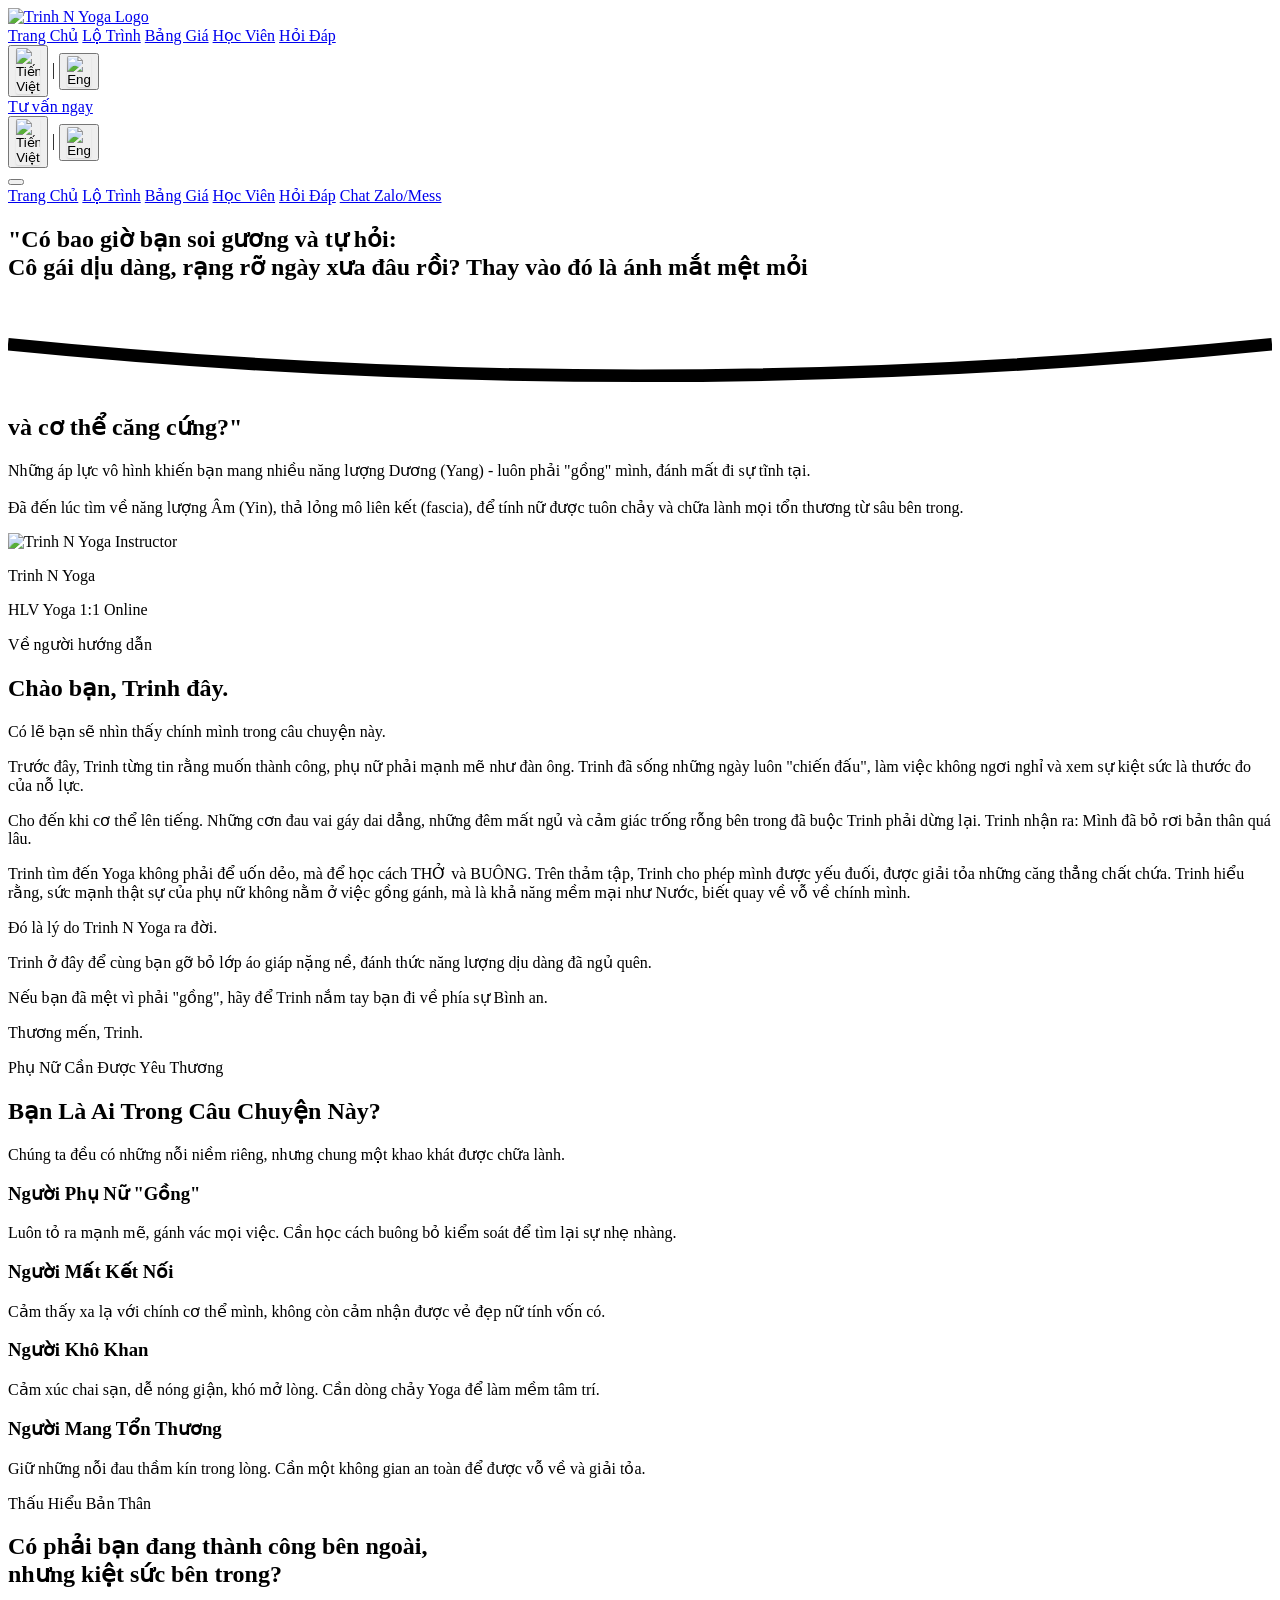
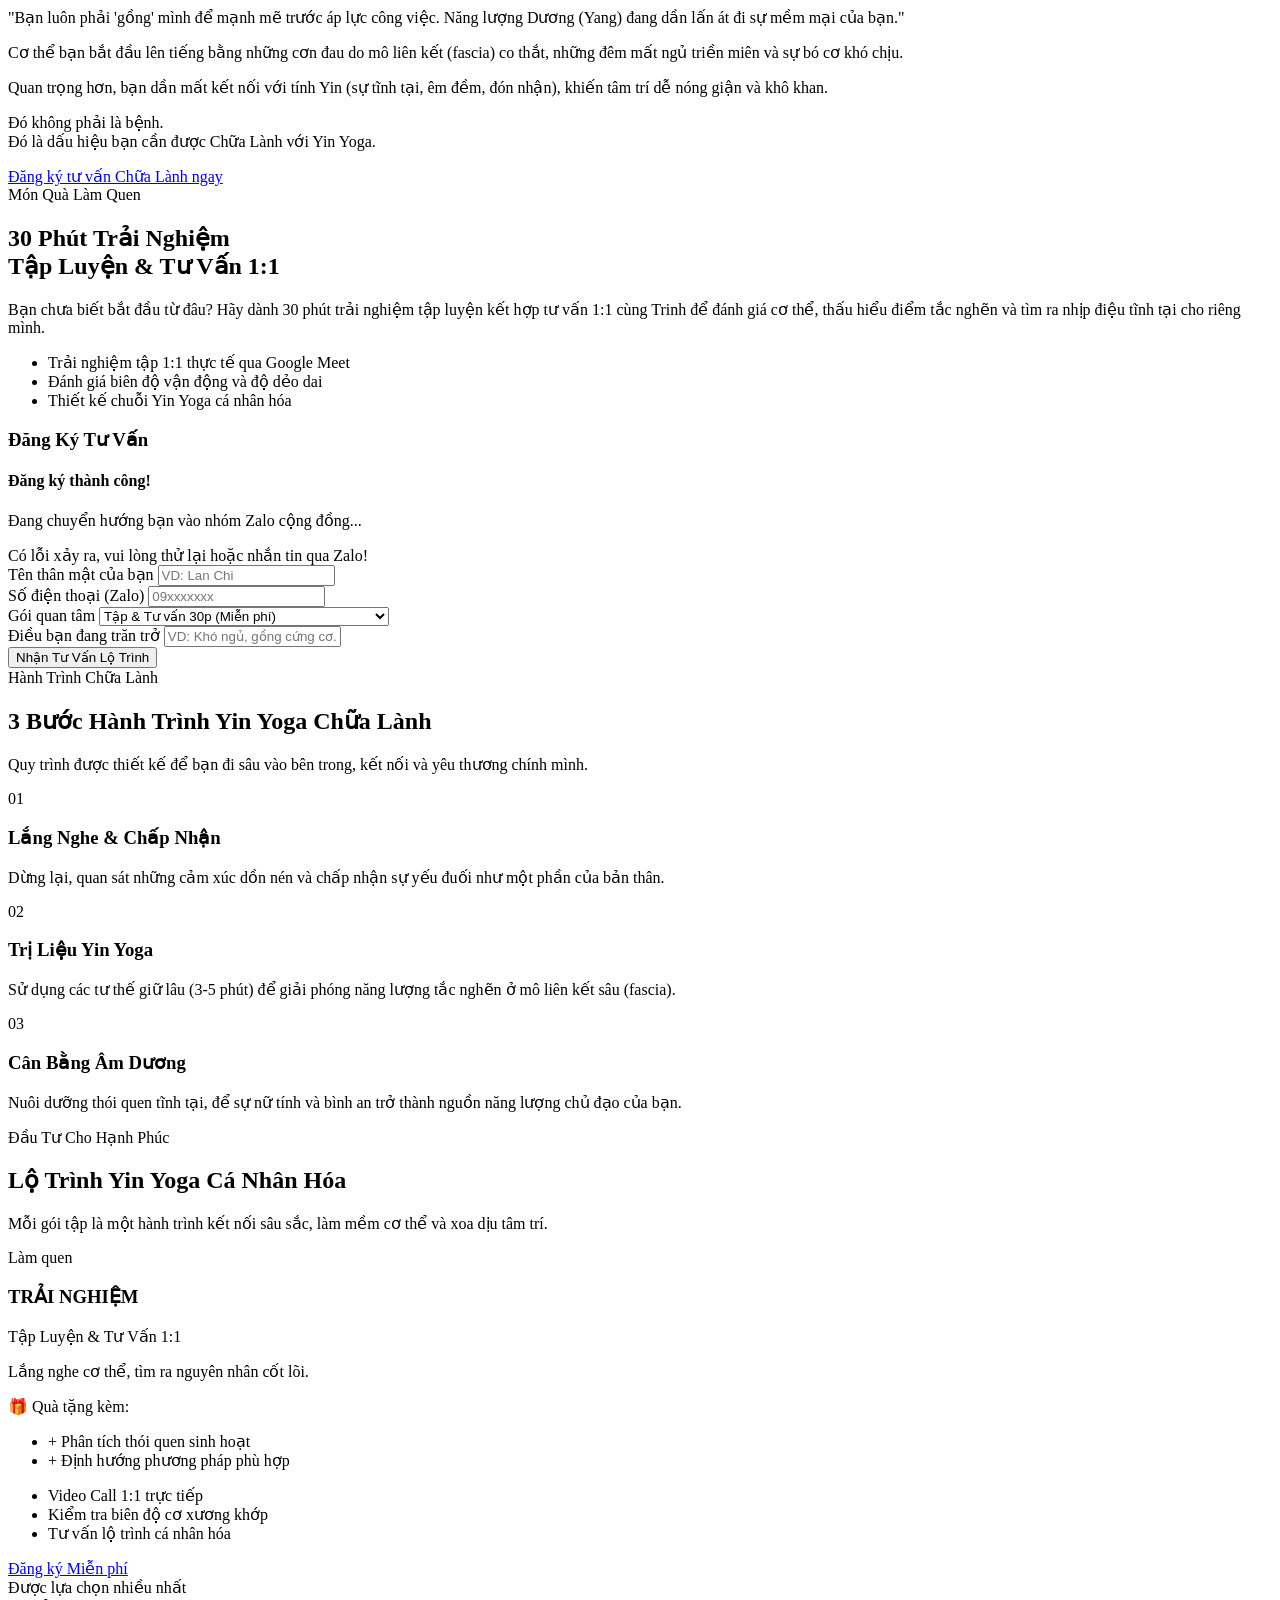
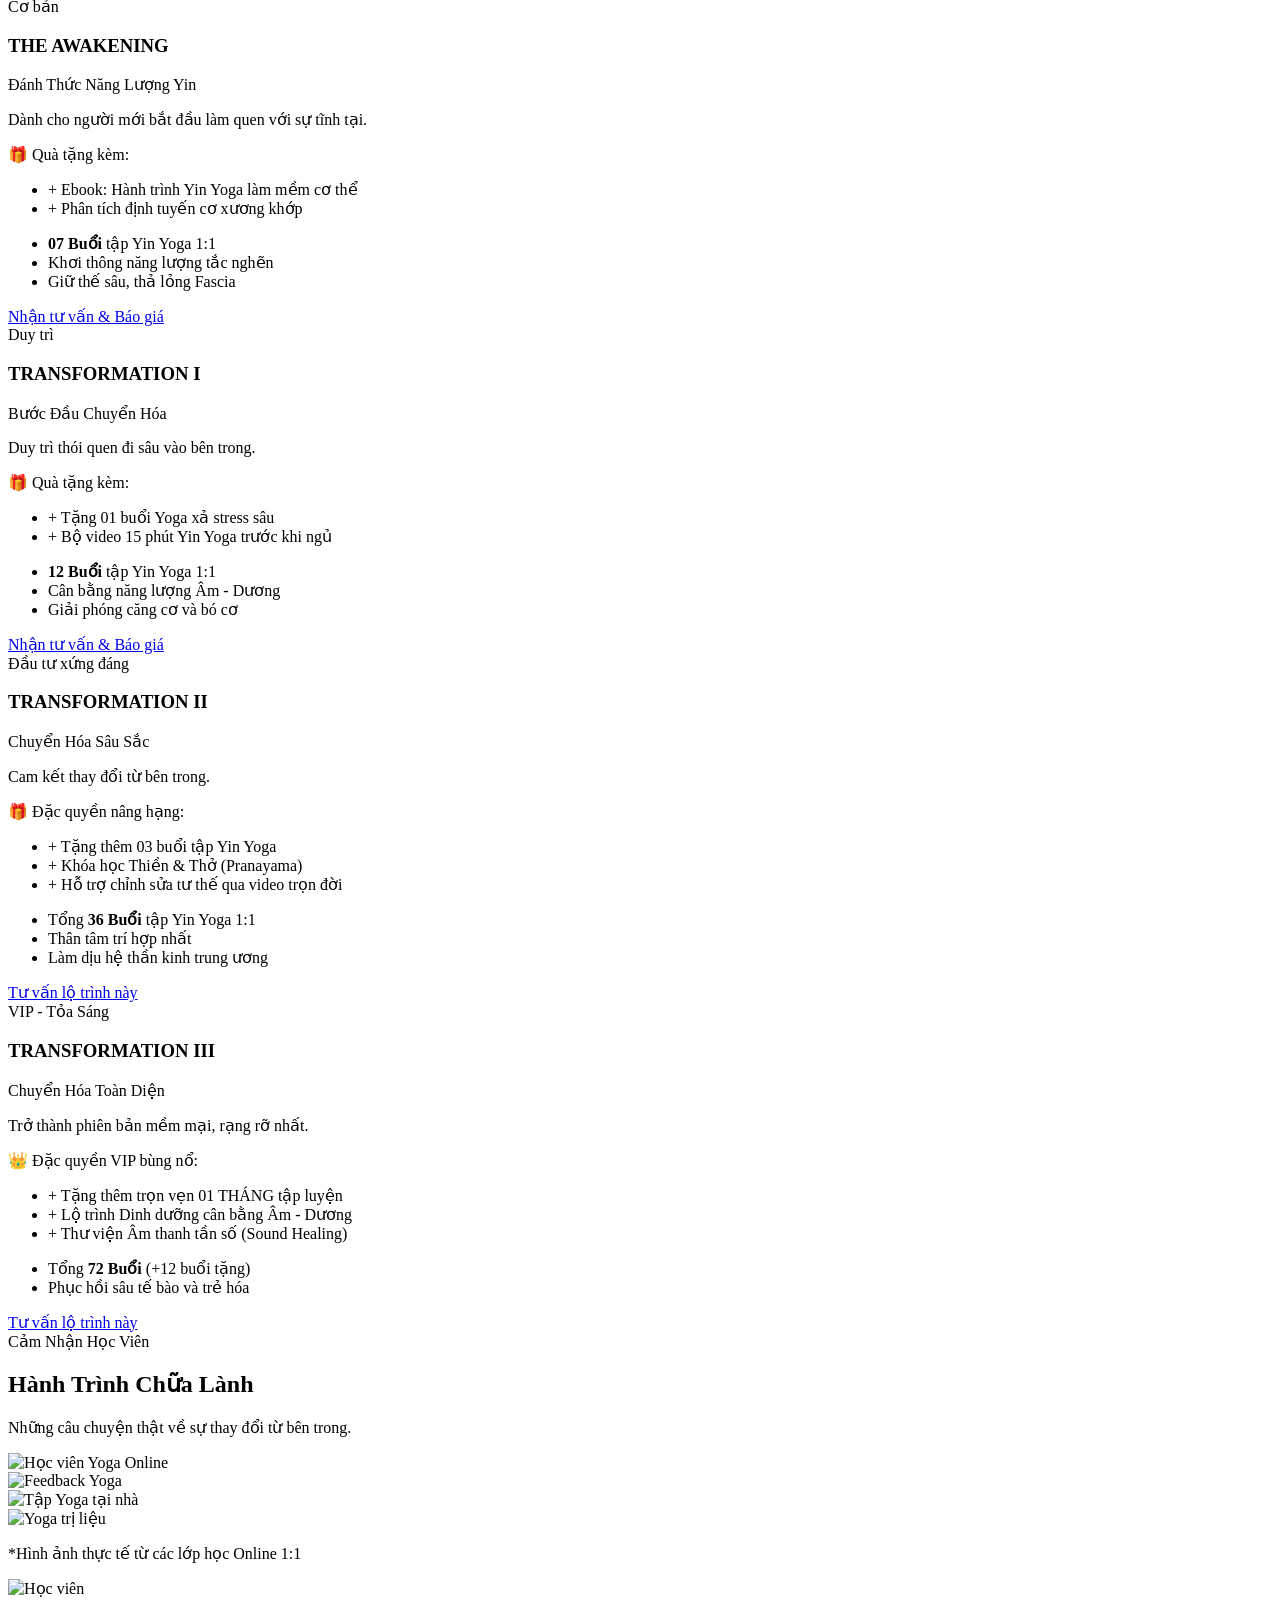
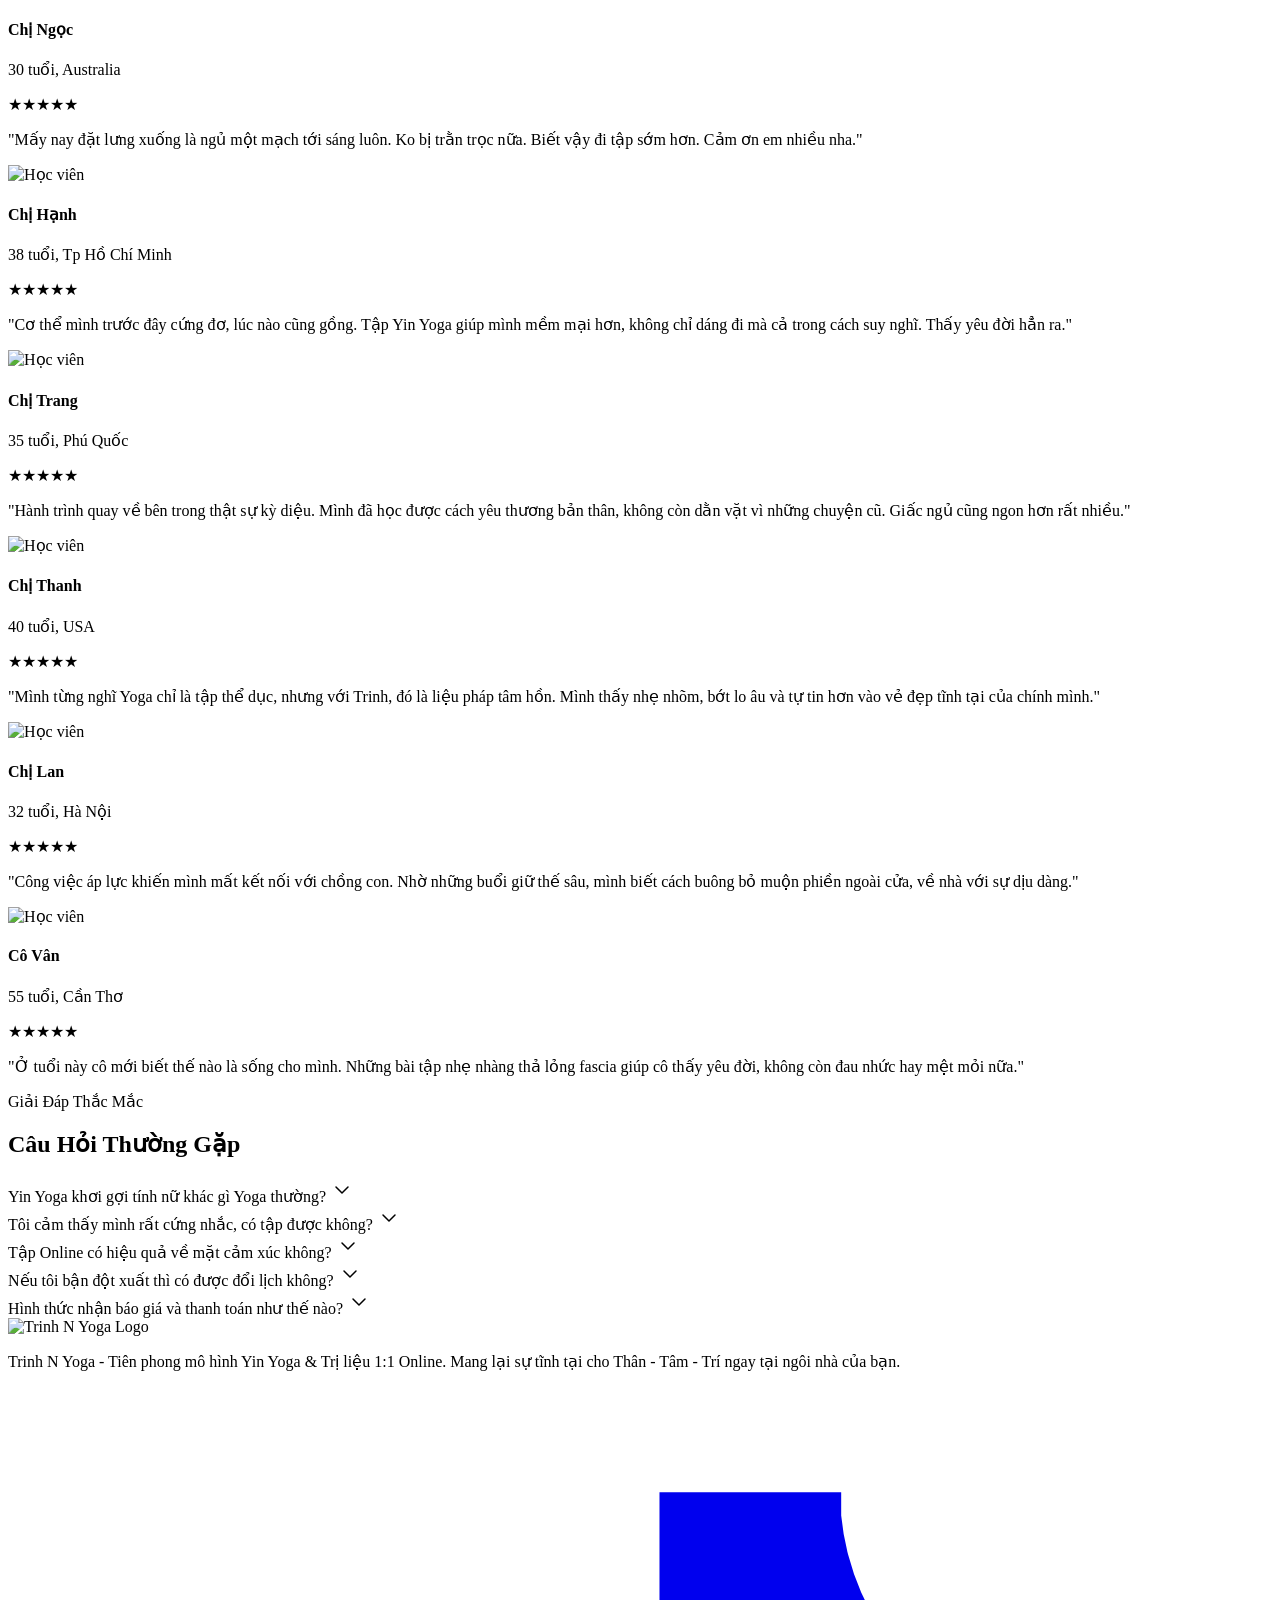
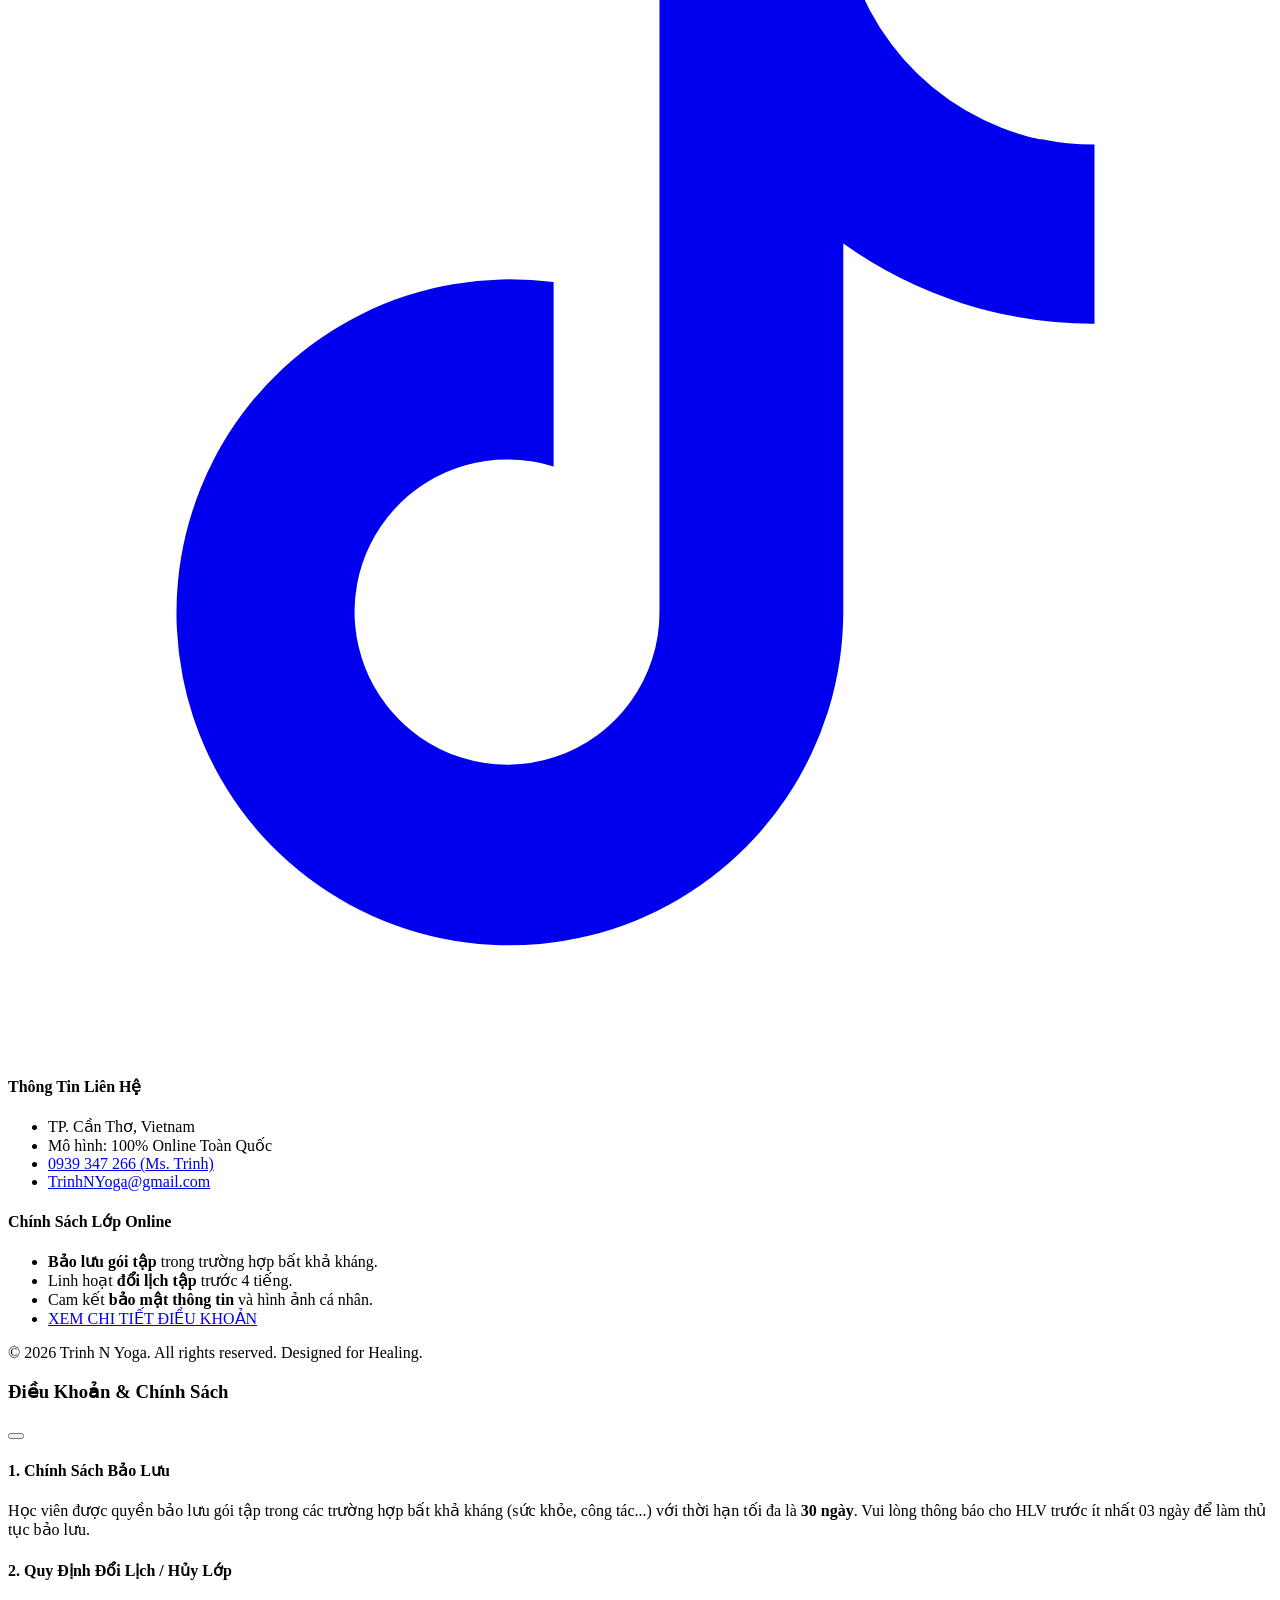
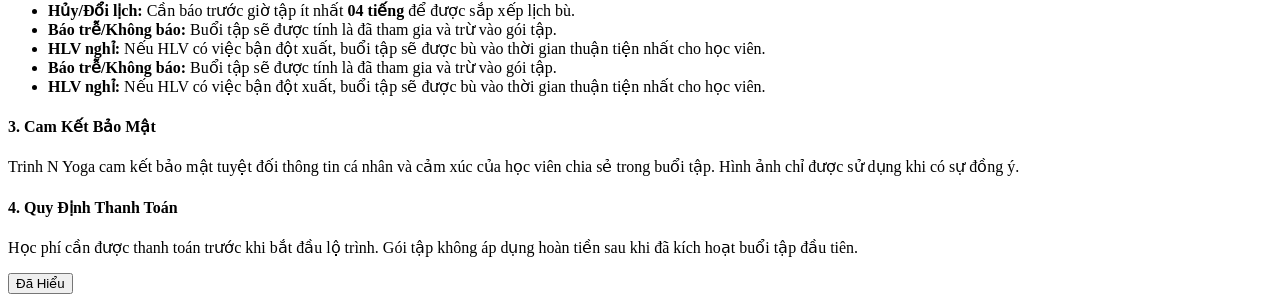
==== commit d2563a14: "Update index.html" ====
--- a/index.html
+++ b/index.html
@@ -284,11 +284,11 @@
                     <i data-lucide="quote" class="w-6 h-6 md:w-8 md:h-8 text-teal-500 fill-teal-100"></i>
                 </div>
                 <h2 class="font-heading text-2xl md:text-4xl font-bold text-slate-800 leading-tight">
-                    "<span data-i18n="story_quote_1">Có bao giờ bạn tự hỏi,</span> <br class="hidden md:block"/> <span data-i18n="story_quote_2">lần cuối mình thức dậy mà</span> <span class="text-teal-600 relative inline-block"><span data-i18n="story_quote_highlight">không đau lưng</span><svg class="absolute w-full h-2 bottom-0 left-0 text-teal-200 -z-10 opacity-60" viewBox="0 0 100 10" preserveAspectRatio="none"><path d="M0 5 Q 50 10 100 5" stroke="currentColor" strokeWidth="8" fill="none" /></svg></span> <span data-i18n="story_quote_3">là khi nào?</span>"
+                    "<span data-i18n="story_quote_1">Có bao giờ bạn tự hỏi,</span> <br class="hidden md:block"/> <span data-i18n="story_quote_2">lần cuối mình thức dậy mà</span> <span class="text-teal-600 relative inline-block"><span data-i18n="story_quote_highlight">không đau mỏi</span><svg class="absolute w-full h-2 bottom-0 left-0 text-teal-200 -z-10 opacity-60" viewBox="0 0 100 10" preserveAspectRatio="none"><path d="M0 5 Q 50 10 100 5" stroke="currentColor" strokeWidth="8" fill="none" /></svg></span> <span data-i18n="story_quote_3">là khi nào?</span>"
                 </h2>
                 <p class="text-slate-600 text-lg md:text-xl leading-relaxed font-light italic px-4" data-i18n="story_desc">
-                    Những cơn đau âm ỉ không chỉ làm cơ thể mệt mỏi, mà còn lấy đi niềm vui chơi đùa cùng con, sự tập trung trong công việc và cả những giấc ngủ trọn vẹn. <br/><br/>
-                    Đừng để cơn đau định nghĩa cuộc sống của bạn. Hành trình chữa lành bắt đầu từ việc <span class="font-bold not-italic text-teal-700">lắng nghe cơ thể</span>.
+                    Những áp lực vô hình khiến bạn mang nhiều năng lượng Dương (Yang) - luôn phải "gồng" mình, đánh mất đi sự tĩnh tại. <br/><br/>
+                    Đã đến lúc tìm về năng lượng Âm (Yin), thả lỏng mô liên kết (fascia), để tính nữ được tuôn chảy và chữa lành mọi tổn thương từ sâu bên trong.
                 </p>
                 <div class="w-16 h-1.5 bg-teal-500 mx-auto rounded-full mt-8 opacity-40"></div>
             </div>
@@ -435,21 +435,21 @@
                     </div>
 
                     <p class="text-lg md:text-xl text-slate-700 mb-8 font-medium italic" data-i18n="pain_desc_1">
-                        "Bạn luôn phải 'gồng' mình để mạnh mẽ trước áp lực công việc và cuộc sống."
+                        "Bạn luôn phải 'gồng' mình để mạnh mẽ trước áp lực công việc. Năng lượng Dương (Yang) đang dần lấn át đi sự mềm mại của bạn."
                     </p>
 
                     <div class="space-y-6 text-slate-600 text-base md:text-lg leading-relaxed text-justify md:text-center">
                         <p data-i18n="pain_desc_2">
-                            Cơ thể bạn bắt đầu lên tiếng bằng những cơn đau vai gáy dai dẳng, những đêm mất ngủ triền miên.
+                            Cơ thể bạn bắt đầu lên tiếng bằng những cơn đau do mô liên kết (fascia) co thắt, những đêm mất ngủ triền miên và sự bó cơ khó chịu.
                         </p>
                         <p data-i18n="pain_desc_3">
-                            Quan trọng hơn, cảm xúc của bạn dần trở nên khô khan, dễ nóng giận và mất kết nối với chính sự nữ tính, mềm mại vốn có của mình.
+                            Quan trọng hơn, bạn dần mất kết nối với tính Yin (sự tĩnh tại, êm đềm, đón nhận), khiến tâm trí dễ nóng giận và khô khan.
                         </p>
                     </div>
 
                     <div class="mt-8 pt-8 border-t border-slate-100">
                         <p class="text-xl md:text-2xl font-heading font-bold text-teal-700" data-i18n="pain_conclusion">
-                            Đó không phải là bệnh. <br class="md:hidden"/> Đó là dấu hiệu bạn cần được <span class="text-rose-500">Chữa Lành</span>.
+                            Đó không phải là bệnh. <br class="md:hidden"/> Đó là dấu hiệu bạn cần được <span class="text-rose-500">Chữa Lành với Yin Yoga</span>.
                         </p>
                     </div>
                 </div>
@@ -470,29 +470,29 @@
               <div class="absolute top-0 right-0 w-64 h-64 md:w-96 md:h-96 bg-teal-500/20 rounded-full blur-3xl translate-x-1/2 -translate-y-1/2 pointer-events-none"></div>
               
               <div class="w-full lg:w-1/2 relative z-10 text-white text-center lg:text-left">
-                 <span class="bg-amber-400 text-teal-900 text-[10px] md:text-xs font-bold px-3 py-1 rounded-md uppercase tracking-wider mb-4 md:mb-6 inline-block" data-i18n="form_badge">Ưu đãi trải nghiệm</span>
-                 <h2 class="font-heading text-2xl md:text-5xl font-bold mb-4 md:mb-6"><span data-i18n="form_title_1">30 Phút Tập Thử</span> <br/><span class="text-teal-200" data-i18n="form_title_2">Online 1:1 Miễn Phí</span></h2>
+                 <span class="bg-amber-400 text-teal-900 text-[10px] md:text-xs font-bold px-3 py-1 rounded-md uppercase tracking-wider mb-4 md:mb-6 inline-block" data-i18n="form_badge">Món Quà Làm Quen</span>
+                 <h2 class="font-heading text-2xl md:text-5xl font-bold mb-4 md:mb-6"><span data-i18n="form_title_1">30 Phút Trải Nghiệm</span> <br/><span class="text-teal-200" data-i18n="form_title_2">Tập Luyện & Tư Vấn 1:1</span></h2>
                  <p class="text-teal-50 mb-6 md:mb-8 text-sm md:text-lg font-light leading-relaxed" data-i18n="form_desc">
-                    Bạn chưa hình dung tập Online sẽ như thế nào? Hãy dành 30 phút video call cùng Trinh N Yoga để kiểm tra tư thế, test biên độ vận động và cảm nhận sự hướng dẫn tận tâm.
+                    Bạn chưa biết bắt đầu từ đâu? Hãy dành 30 phút trải nghiệm tập luyện kết hợp tư vấn 1:1 cùng Trinh để đánh giá cơ thể, thấu hiểu điểm tắc nghẽn và tìm ra nhịp điệu tĩnh tại cho riêng mình.
                  </p>
                  <ul class="space-y-3 md:space-y-4 text-left inline-block lg:block">
                     <li class="flex items-center gap-3">
                         <div class="bg-white/20 p-1 rounded-full shrink-0"><i data-lucide="check-circle" class="w-4 h-4 text-amber-300"></i></div>
-                        <span class="font-medium text-teal-50 text-sm md:text-base" data-i18n="form_benefit_1">Tư vấn 1:1 trực tiếp qua Google Meet/Video Call</span>
+                        <span class="font-medium text-teal-50 text-sm md:text-base" data-i18n="form_benefit_1">Trải nghiệm tập 1:1 thực tế qua Google Meet</span>
                     </li>
                     <li class="flex items-center gap-3">
                         <div class="bg-white/20 p-1 rounded-full shrink-0"><i data-lucide="check-circle" class="w-4 h-4 text-amber-300"></i></div>
-                        <span class="font-medium text-teal-50 text-sm md:text-base" data-i18n="form_benefit_2">Kiểm tra biên độ vận động</span>
+                        <span class="font-medium text-teal-50 text-sm md:text-base" data-i18n="form_benefit_2">Đánh giá biên độ vận động và độ dẻo dai</span>
                     </li>
                     <li class="flex items-center gap-3">
                         <div class="bg-white/20 p-1 rounded-full shrink-0"><i data-lucide="check-circle" class="w-4 h-4 text-amber-300"></i></div>
-                        <span class="font-medium text-teal-50 text-sm md:text-base" data-i18n="form_benefit_3">Riêng tư, thoải mái ngay tại nhà</span>
+                        <span class="font-medium text-teal-50 text-sm md:text-base" data-i18n="form_benefit_3">Thiết kế chuỗi Yin Yoga cá nhân hóa</span>
                     </li>
                  </ul>
               </div>
               
               <div class="w-full lg:w-1/2 bg-white p-6 md:p-8 rounded-2xl md:rounded-3xl shadow-xl relative z-10">
-                 <h3 class="font-heading text-xl md:text-2xl font-bold mb-4 md:mb-6 text-slate-800 text-center" data-i18n="form_header">Đăng Ký Ngay</h3>
+                 <h3 class="font-heading text-xl md:text-2xl font-bold mb-4 md:mb-6 text-slate-800 text-center" data-i18n="form_header">Đăng Ký Tư Vấn</h3>
                  
                  <!-- Success Message (Hidden by default) -->
                  <div id="success-message" class="hidden text-center py-8 md:py-10">
@@ -511,31 +511,30 @@
                  <!-- Form -->
                  <form id="registration-form" class="space-y-3 md:space-y-4">
                     <div>
-                        <label class="block text-sm font-bold mb-1.5 text-slate-700" data-i18n="label_name">Họ tên của bạn</label>
-                        <input required type="text" id="name" class="w-full px-4 py-3 md:py-3.5 rounded-xl bg-slate-50 border border-slate-200 focus:outline-none focus:border-teal-500 focus:ring-2 focus:ring-teal-200 transition-all font-medium text-sm md:text-base" data-i18n-placeholder="placeholder_name" placeholder="VD: Nguyễn Văn A" />
+                        <label class="block text-sm font-bold mb-1.5 text-slate-700" data-i18n="label_name">Tên thân mật của bạn</label>
+                        <input required type="text" id="name" class="w-full px-4 py-3 md:py-3.5 rounded-xl bg-slate-50 border border-slate-200 focus:outline-none focus:border-teal-500 focus:ring-2 focus:ring-teal-200 transition-all font-medium text-sm md:text-base" data-i18n-placeholder="placeholder_name" placeholder="VD: Lan Chi" />
                     </div>
                     <div>
                         <label class="block text-sm font-bold mb-1.5 text-slate-700" data-i18n="label_phone">Số điện thoại (Zalo)</label>
                         <input required type="tel" id="phone" class="w-full px-4 py-3 md:py-3.5 rounded-xl bg-slate-50 border border-slate-200 focus:outline-none focus:border-teal-500 focus:ring-2 focus:ring-teal-200 transition-all font-medium text-sm md:text-base" placeholder="09xxxxxxx" />
                     </div>
                     <div>
-                        <label class="block text-sm font-bold mb-1.5 text-slate-700" data-i18n="label_package">Gói tập quan tâm</label>
+                        <label class="block text-sm font-bold mb-1.5 text-slate-700" data-i18n="label_package">Gói quan tâm</label>
                         <select id="package" class="w-full px-4 py-3 md:py-3.5 rounded-xl bg-slate-50 border border-slate-200 focus:outline-none focus:border-teal-500 focus:ring-2 focus:ring-teal-200 transition-all font-medium text-slate-600 text-sm md:text-base">
-                            <option data-i18n="pkg_opt_trial">Tập thử Online 30p (Miễn phí)</option>
-                            <option data-i18n="pkg_opt_recovery">THE REBIRTH (Gói Phục Hồi)</option>
-                            <option data-i18n="pkg_opt_basic">THE AWAKENING (7 Buổi Cơ Bản)</option>
-                            <option data-i18n="pkg_opt_month">THE TRANSFORMATION I (1 Tháng)</option>
-                            <option data-i18n="pkg_opt_3month">THE TRANSFORMATION II (3 Tháng)</option>
-                            <option data-i18n="pkg_opt_6month">THE TRANSFORMATION III (6 Tháng)</option>
+                            <option data-i18n="pkg_opt_trial">Tập & Tư vấn 30p (Miễn phí)</option>
+                            <option data-i18n="pkg_opt_basic">THE AWAKENING (Khơi thông năng lượng)</option>
+                            <option data-i18n="pkg_opt_month">THE TRANSFORMATION I (Chuyển Hóa 1)</option>
+                            <option data-i18n="pkg_opt_3month">THE TRANSFORMATION II (Chuyển Hóa 2)</option>
+                            <option data-i18n="pkg_opt_6month">THE TRANSFORMATION III (Chuyển Hóa 3)</option>
                         </select>
                     </div>
                     <div>
-                         <label class="block text-sm font-bold mb-1.5 text-slate-700" data-i18n="label_problem">Vấn đề gặp phải</label>
-                         <input type="text" id="problem" class="w-full px-4 py-3 md:py-3.5 rounded-xl bg-slate-50 border border-slate-200 focus:outline-none focus:border-teal-500 focus:ring-2 focus:ring-teal-200 transition-all font-medium text-sm md:text-base" data-i18n-placeholder="placeholder_problem" placeholder="VD: Đau lưng, mỏi vai..." />
+                         <label class="block text-sm font-bold mb-1.5 text-slate-700" data-i18n="label_problem">Điều bạn đang trăn trở</label>
+                         <input type="text" id="problem" class="w-full px-4 py-3 md:py-3.5 rounded-xl bg-slate-50 border border-slate-200 focus:outline-none focus:border-teal-500 focus:ring-2 focus:ring-teal-200 transition-all font-medium text-sm md:text-base" data-i18n-placeholder="placeholder_problem" placeholder="VD: Khó ngủ, gồng cứng cơ..." />
                     </div>
                     
                     <button type="submit" id="submit-btn" class="w-full bg-teal-600 text-white font-bold py-3.5 md:py-4 rounded-xl hover:bg-teal-700 transition-all shadow-lg shadow-teal-100 flex items-center justify-center gap-2 text-sm md:text-base">
-                        <span data-i18n="btn_submit">Gửi Đăng Ký Ngay</span> <i data-lucide="send" class="w-4 h-4"></i>
+                        <span data-i18n="btn_submit">Nhận Tư Vấn Lộ Trình</span> <i data-lucide="heart" class="w-4 h-4"></i>
                     </button>
                  </form>
               </div>
@@ -547,10 +546,10 @@
     <section id="process" class="py-16 md:py-24 bg-teal-50/50">
         <div class="container mx-auto px-4 md:px-6">
           <div class="text-center mb-12 md:mb-16">
-            <span class="text-teal-600 font-bold uppercase tracking-widest text-xs md:text-sm" data-i18n="process_subtitle">Quy Trình Khoa Học</span>
-            <h2 class="font-heading text-3xl md:text-4xl font-bold text-slate-800 mt-2" data-i18n="process_title">Lộ Trình 3 Bước Chữa Lành Online</h2>
+            <span class="text-teal-600 font-bold uppercase tracking-widest text-xs md:text-sm" data-i18n="process_subtitle">Hành Trình Chữa Lành</span>
+            <h2 class="font-heading text-3xl md:text-4xl font-bold text-slate-800 mt-2" data-i18n="process_title">3 Bước Hành Trình Yin Yoga Chữa Lành</h2>
             <p class="text-slate-500 mt-4 max-w-2xl mx-auto text-sm md:text-base" data-i18n="process_desc">
-                Quy trình được thiết kế tối ưu cho việc tập luyện từ xa, đảm bảo hiệu quả phục hồi cột sống.
+                Quy trình được thiết kế để bạn đi sâu vào bên trong, kết nối và yêu thương chính mình.
             </p>
           </div>
 
@@ -562,11 +561,11 @@
             <div class="flex flex-col items-center text-center group">
               <div class="w-24 h-24 bg-white rounded-full border-4 border-teal-100 flex items-center justify-center mb-6 shadow-sm group-hover:scale-110 transition-transform duration-300 relative z-10">
                 <span class="text-3xl font-heading font-bold text-teal-600">01</span>
-                <div class="absolute -top-2 -right-2 bg-amber-400 rounded-full p-1"><i data-lucide="video" class="w-4 h-4 text-white"></i></div>
+                <div class="absolute -top-2 -right-2 bg-amber-400 rounded-full p-1"><i data-lucide="eye" class="w-4 h-4 text-white"></i></div>
               </div>
-              <h3 class="font-heading text-xl font-bold text-slate-800 mb-3" data-i18n="step_1_title">Thấu Hiểu Online</h3>
+              <h3 class="font-heading text-xl font-bold text-slate-800 mb-3" data-i18n="step_1_title">Lắng Nghe & Chấp Nhận</h3>
               <p class="text-slate-500 text-sm md:text-base leading-relaxed max-w-xs px-4" data-i18n="step_1_desc">
-                Kết nối qua Google Meet/Zalo. Trinh N Yoga sẽ quan sát cột sống, test vận động và lắng nghe vấn đề đau lưng của bạn.
+                Dừng lại, quan sát những cảm xúc dồn nén và chấp nhận sự yếu đuối như một phần của bản thân.
               </p>
             </div>
 
@@ -575,9 +574,9 @@
               <div class="w-24 h-24 bg-white rounded-full border-4 border-teal-100 flex items-center justify-center mb-6 shadow-sm group-hover:scale-110 transition-transform duration-300 relative z-10">
                 <span class="text-3xl font-heading font-bold text-teal-600">02</span>
               </div>
-              <h3 class="font-heading text-xl font-bold text-slate-800 mb-3" data-i18n="step_2_title">Phục Hồi 1:1</h3>
+              <h3 class="font-heading text-xl font-bold text-slate-800 mb-3" data-i18n="step_2_title">Trị Liệu Yin Yoga</h3>
               <p class="text-slate-500 text-sm md:text-base leading-relaxed max-w-xs px-4" data-i18n="step_2_desc">
-                7 buổi tập trung giải tỏa đau thắt lưng. Giáo án được điều chỉnh liên tục dựa trên mức độ hồi phục của bạn.
+                Sử dụng các tư thế giữ lâu (3-5 phút) để giải phóng năng lượng tắc nghẽn ở mô liên kết sâu (fascia).
               </p>
             </div>
 
@@ -586,9 +585,9 @@
               <div class="w-24 h-24 bg-white rounded-full border-4 border-teal-100 flex items-center justify-center mb-6 shadow-sm group-hover:scale-110 transition-transform duration-300 relative z-10">
                 <span class="text-3xl font-heading font-bold text-teal-600">03</span>
               </div>
-              <h3 class="font-heading text-xl font-bold text-slate-800 mb-3" data-i18n="step_3_title">Duy Trì Tại Nhà</h3>
+              <h3 class="font-heading text-xl font-bold text-slate-800 mb-3" data-i18n="step_3_title">Cân Bằng Âm Dương</h3>
               <p class="text-slate-500 text-sm md:text-base leading-relaxed max-w-xs px-4" data-i18n="step_3_desc">
-                Gói tháng giúp bạn xây dựng thói quen bảo vệ cột sống, ngăn ngừa đau lưng tái phát.
+                Nuôi dưỡng thói quen tĩnh tại, để sự nữ tính và bình an trở thành nguồn năng lượng chủ đạo của bạn.
               </p>
             </div>
           </div>
@@ -599,14 +598,49 @@
     <section id="offers" class="py-16 md:py-24 bg-[#f4f6f5]">
          <div class="container mx-auto px-4 md:px-6">
             <div class="text-center mb-10 md:mb-16">
-               <span class="text-teal-600 font-bold uppercase tracking-widest text-xs md:text-sm" data-i18n="pricing_subtitle">Đầu Tư Cho Sức Khỏe</span>
-               <h2 class="font-heading text-3xl md:text-4xl font-bold text-slate-800 mt-2" data-i18n="pricing_title">Bảng Giá Tập Online 1:1</h2>
-               <p class="text-slate-500 mt-4 max-w-2xl mx-auto text-sm md:text-base" data-i18n="pricing_desc">Lộ trình cá nhân hóa, tập luyện linh hoạt qua Google Meet. Hiệu quả như có PT tại nhà.</p>
+               <span class="text-teal-600 font-bold uppercase tracking-widest text-xs md:text-sm" data-i18n="pricing_subtitle">Đầu Tư Cho Hạnh Phúc</span>
+               <h2 class="font-heading text-3xl md:text-4xl font-bold text-slate-800 mt-2" data-i18n="pricing_title">Lộ Trình Yin Yoga Cá Nhân Hóa</h2>
+               <p class="text-slate-500 mt-4 max-w-2xl mx-auto text-sm md:text-base" data-i18n="pricing_desc">Mỗi gói tập là một hành trình kết nối sâu sắc, làm mềm cơ thể và xoa dịu tâm trí.</p>
             </div>
 
             <div class="grid grid-cols-1 md:grid-cols-2 lg:grid-cols-3 xl:grid-cols-5 gap-6 max-w-[1400px] mx-auto items-stretch">
                
-                <!-- 1. THE AWAKENING (7 Buổi Yoga Cơ Bản) - ORDER 1 ON MOBILE -->
+                <!-- 0. GÓI TRẢI NGHIỆM MIỄN PHÍ -->
+                <div class="bg-white rounded-3xl p-6 border border-slate-200 shadow-sm hover:shadow-xl transition-all flex flex-col order-first">
+                    <div class="mb-4">
+                        <span class="bg-slate-100 text-slate-600 text-[10px] md:text-xs font-bold px-3 py-1 rounded-full uppercase" data-i18n="label_trial">Làm quen</span>
+                    </div>
+                    <h3 class="font-heading text-lg md:text-xl font-bold text-slate-800 mb-1" data-i18n="pkg_trial_title">TRẢI NGHIỆM</h3>
+                    <p class="text-teal-600 font-bold text-sm mb-2" data-i18n="pkg_trial_sub">Tập Luyện & Tư Vấn 1:1</p>
+                    <p class="text-slate-400 text-xs mb-6" data-i18n="pkg_trial_desc">Lắng nghe cơ thể, tìm ra nguyên nhân cốt lõi.</p>
+                    
+                    <!-- Value Stacking -->
+                    <div class="bg-slate-50 border border-slate-200 rounded-xl p-3 mb-6">
+                        <p class="text-xs font-bold text-slate-800 mb-2" data-i18n="pkg_bonus_title">🎁 Quà tặng kèm:</p>
+                        <ul class="text-xs text-slate-700 space-y-1.5 font-medium">
+                            <li data-i18n="pkg_trial_b1">+ Phân tích thói quen sinh hoạt</li>
+                            <li data-i18n="pkg_trial_b2">+ Định hướng phương pháp phù hợp</li>
+                        </ul>
+                    </div>
+                    
+                    <ul class="space-y-3 mb-8 flex-1 text-sm text-slate-600">
+                        <li class="flex items-start gap-2">
+                            <i data-lucide="check-circle" class="w-4 h-4 text-teal-500 shrink-0 mt-1"></i>
+                            <span data-i18n="pkg_feat_trial_1">Video Call 1:1 trực tiếp</span>
+                        </li>
+                        <li class="flex items-start gap-2">
+                            <i data-lucide="check-circle" class="w-4 h-4 text-teal-500 shrink-0 mt-1"></i>
+                            <span data-i18n="pkg_feat_trial_2">Kiểm tra biên độ cơ xương khớp</span>
+                        </li>
+                        <li class="flex items-start gap-2">
+                            <i data-lucide="check-circle" class="w-4 h-4 text-teal-500 shrink-0 mt-1"></i>
+                            <span data-i18n="pkg_feat_trial_3">Tư vấn lộ trình cá nhân hóa</span>
+                        </li>
+                    </ul>
+                    <a href="#trial" class="w-full py-3 rounded-xl border-2 border-teal-600 text-teal-600 font-bold hover:bg-teal-50 text-center transition-colors text-sm" data-i18n="btn_register_free">Đăng ký Miễn phí</a>
+                </div>
+
+                <!-- 1. THE AWAKENING -->
                 <div class="bg-white rounded-3xl p-6 border-2 border-rose-400 shadow-lg relative flex flex-col order-1 md:order-1">
                     <div class="absolute top-0 inset-x-0 -mt-3 text-center">
                         <span class="bg-rose-500 text-white text-[10px] md:text-xs font-bold px-4 py-1 rounded-full uppercase shadow-sm" data-i18n="label_popular">Được lựa chọn nhiều nhất</span>
@@ -615,170 +649,138 @@
                         <span class="bg-rose-50 text-rose-600 text-[10px] md:text-xs font-bold px-3 py-1 rounded-full uppercase" data-i18n="label_basic">Cơ bản</span>
                     </div>
                     <h3 class="font-heading text-lg md:text-xl font-bold text-slate-800 mb-1" data-i18n="pkg_basic_title">THE AWAKENING</h3>
-                    <p class="text-teal-600 font-bold text-sm mb-2" data-i18n="pkg_basic_sub">7 Buổi Yoga Cơ Bản</p>
-                    <p class="text-slate-400 text-xs mb-4" data-i18n="pkg_basic_desc">Dành cho người mới bắt đầu làm quen.</p>
-                    
-                    <div class="flex flex-col items-start gap-0.5 mb-6">
-                        <span class="text-red-500 line-through text-xl font-semibold opacity-80">3.500.000đ</span>
-                        <span class="text-xl md:text-2xl font-bold text-teal-600">2.000.000đ</span>
+                    <p class="text-teal-600 font-bold text-sm mb-2" data-i18n="pkg_basic_sub">Đánh Thức Năng Lượng Yin</p>
+                    <p class="text-slate-400 text-xs mb-6" data-i18n="pkg_basic_desc">Dành cho người mới bắt đầu làm quen với sự tĩnh tại.</p>
+                    
+                    <!-- Value Stacking -->
+                    <div class="bg-amber-50 border border-amber-200 rounded-xl p-3 mb-6">
+                        <p class="text-xs font-bold text-amber-800 mb-2" data-i18n="pkg_bonus_title">🎁 Quà tặng kèm:</p>
+                        <ul class="text-xs text-amber-700 space-y-1.5 font-medium">
+                            <li data-i18n="pkg_basic_b1">+ Ebook: Hành trình Yin Yoga làm mềm cơ thể</li>
+                            <li data-i18n="pkg_basic_b2">+ Phân tích định tuyến cơ xương khớp</li>
+                        </ul>
                     </div>
                     
                     <ul class="space-y-3 mb-8 flex-1 text-sm text-slate-600">
                         <li class="flex items-start gap-2">
                             <i data-lucide="check-circle" class="w-4 h-4 text-teal-500 shrink-0 mt-1"></i>
-                            <span>
-                                <strong data-i18n="pkg_feat_7sessions">07 Buổi</strong> <span data-i18n="pkg_feat_online">tập Online 1:1</span>
-                            </span>
+                            <span><strong data-i18n="pkg_feat_7sessions">07 Buổi</strong> <span data-i18n="pkg_feat_online">tập Yin Yoga 1:1</span></span>
                         </li>
                         <li class="flex items-start gap-2">
                             <i data-lucide="check-circle" class="w-4 h-4 text-teal-500 shrink-0 mt-1"></i>
-                            <span data-i18n="pkg_feat_technique">Hướng dẫn kỹ thuật chuẩn</span>
+                            <span data-i18n="pkg_feat_technique">Khơi thông năng lượng tắc nghẽn</span>
                         </li>
                         <li class="flex items-start gap-2">
                             <i data-lucide="check-circle" class="w-4 h-4 text-teal-500 shrink-0 mt-1"></i>
-                            <span data-i18n="pkg_feat_easy">Nhẹ nhàng, dễ tập</span>
+                            <span data-i18n="pkg_feat_easy">Giữ thế sâu, thả lỏng Fascia</span>
                         </li>
                     </ul>
-                    <a href="https://diemtrinh.vercel.app/7-buoi-yoga-co-ban" target="_blank" class="w-full py-3 rounded-xl bg-teal-600 text-white font-bold hover:bg-teal-700 text-center transition-colors text-sm shadow-md" data-i18n="btn_register">Đăng ký ngay</a>
-                </div>
-               
-               <!-- 2. THE REBIRTH (Gói Phục Hồi) - ORDER 2 ON MOBILE -->
-               <div class="bg-white rounded-3xl p-6 border border-slate-200 shadow-sm hover:shadow-xl transition-all flex flex-col order-2 md:order-2">
+                    <a href="#trial" class="w-full py-3 rounded-xl bg-teal-600 text-white font-bold hover:bg-teal-700 text-center transition-colors text-sm shadow-md" data-i18n="btn_register">Nhận tư vấn & Báo giá</a>
+                </div>
+
+               <!-- 2. THE TRANSFORMATION I -->
+               <div class="bg-white rounded-3xl p-6 border border-slate-200 shadow-sm hover:shadow-xl transition-all flex flex-col order-2">
                   <div class="mb-4">
-                      <span class="bg-slate-100 text-slate-600 text-[10px] md:text-xs font-bold px-3 py-1 rounded-full uppercase" data-i18n="label_newbie">Người mới</span>
+                      <span class="bg-slate-100 text-slate-600 text-[10px] md:text-xs font-bold px-3 py-1 rounded-full uppercase" data-i18n="label_maintain">Duy trì</span>
                   </div>
-                  <h3 class="font-heading text-lg md:text-xl font-bold text-slate-800 mb-1" data-i18n="pkg_recovery_title">THE REBIRTH</h3>
-                  <p class="text-teal-600 font-bold text-sm mb-2" data-i18n="pkg_recovery_sub">Gói Phục Hồi Chuyên Sâu</p>
-                  <p class="text-slate-400 text-xs mb-4" data-i18n="pkg_recovery_desc">Làm quen với Yoga trị liệu Đau Lưng.</p>
+                  <h3 class="font-heading text-lg md:text-xl font-bold text-slate-800 mb-1" data-i18n="pkg_month_title">TRANSFORMATION I</h3>
+                  <p class="text-teal-600 font-bold text-sm mb-2" data-i18n="pkg_month_sub">Bước Đầu Chuyển Hóa</p>
+                  <p class="text-slate-400 text-xs mb-6" data-i18n="pkg_month_desc">Duy trì thói quen đi sâu vào bên trong.</p>
                   
-                  <div class="flex flex-col items-start gap-0.5 mb-6">
-                     <span class="text-red-500 line-through text-xl font-semibold opacity-80">3.500.000đ</span>
-                     <span class="text-xl md:text-2xl font-bold text-teal-600">2.000.000đ</span>
+                  <!-- Value Stacking -->
+                  <div class="bg-rose-50 border border-rose-200 rounded-xl p-3 mb-6">
+                        <p class="text-xs font-bold text-rose-800 mb-2" data-i18n="pkg_bonus_title">🎁 Quà tặng kèm:</p>
+                        <ul class="text-xs text-rose-700 space-y-1.5 font-medium">
+                            <li data-i18n="pkg_month_b1">+ Tặng 01 buổi Yoga xả stress sâu</li>
+                            <li data-i18n="pkg_month_b2">+ Bộ video 15 phút Yin Yoga trước khi ngủ</li>
+                        </ul>
                   </div>
                   
                   <ul class="space-y-3 mb-8 flex-1 text-sm text-slate-600">
                      <li class="flex items-start gap-2">
                         <i data-lucide="check-circle" class="w-4 h-4 text-teal-500 shrink-0 mt-1"></i>
-                        <span><strong data-i18n="pkg_feat_7sessions">07 Buổi</strong> <span data-i18n="pkg_feat_online">tập Online 1:1</span></span>
+                        <span><strong data-i18n="pkg_feat_12sessions">12 Buổi</strong> <span data-i18n="pkg_feat_online">Yin Yoga 1:1</span></span>
                      </li>
                      <li class="flex items-start gap-2">
                         <i data-lucide="check-circle" class="w-4 h-4 text-teal-500 shrink-0 mt-1"></i>
-                        <span data-i18n="pkg_feat_camera">Chỉnh sửa kỹ qua Camera</span>
+                        <span data-i18n="pkg_feat_review">Cân bằng năng lượng Âm - Dương</span>
                      </li>
                      <li class="flex items-start gap-2">
                         <i data-lucide="check-circle" class="w-4 h-4 text-teal-500 shrink-0 mt-1"></i>
-                        <span data-i18n="pkg_feat_therapy">Trị liệu Đau Thắt Lưng</span>
+                        <span data-i18n="pkg_feat_tracking">Giải phóng căng cơ và bó cơ</span>
                      </li>
                   </ul>
-                  <a href="https://diemtrinh.vercel.app/7buoi-phuc-hoi-that-lung" target="_blank" class="w-full py-3 rounded-xl bg-teal-600 text-white font-bold hover:bg-teal-700 text-center transition-colors text-sm" data-i18n="btn_register">Đăng ký ngay</a>
+                  <a href="#trial" class="w-full py-3 rounded-xl border-2 border-teal-600 text-teal-600 font-bold hover:bg-teal-50 text-center transition-colors text-sm" data-i18n="btn_register">Nhận tư vấn & Báo giá</a>
                </div>
 
-               <!-- 3. THE TRANSFORMATION I (Gói Tháng) -->
+               <!-- 3. THE TRANSFORMATION II -->
                <div class="bg-white rounded-3xl p-6 border border-slate-200 shadow-sm hover:shadow-xl transition-all flex flex-col order-3">
                   <div class="mb-4">
-                      <span class="bg-slate-100 text-slate-600 text-[10px] md:text-xs font-bold px-3 py-1 rounded-full uppercase" data-i18n="label_maintain">Duy trì</span>
+                      <span class="bg-purple-100 text-purple-600 text-[10px] md:text-xs font-bold px-3 py-1 rounded-full uppercase" data-i18n="label_saving">Đầu tư xứng đáng</span>
                   </div>
-                  <h3 class="font-heading text-lg md:text-xl font-bold text-slate-800 mb-1" data-i18n="pkg_month_title">THE TRANSFORMATION I</h3>
-                  <p class="text-teal-600 font-bold text-sm mb-2" data-i18n="pkg_month_sub">Gói Duy Trì 1 Tháng</p>
-                  <p class="text-slate-400 text-xs mb-4" data-i18n="pkg_month_desc">Duy trì tập luyện đều đặn tại nhà.</p>
+                  <h3 class="font-heading text-lg md:text-xl font-bold text-slate-800 mb-1" data-i18n="pkg_3month_title">TRANSFORMATION II</h3>
+                  <p class="text-teal-600 font-bold text-sm mb-2" data-i18n="pkg_3month_sub">Chuyển Hóa Sâu Sắc</p>
+                  <p class="text-slate-400 text-xs mb-6" data-i18n="pkg_3month_desc">Tái tạo toàn bộ hệ trục và tâm trí.</p>
                   
-                  <div class="flex flex-col items-start gap-0.5 mb-4">
-                     <span class="text-red-500 line-through text-xl font-semibold opacity-80" data-i18n="price_month_old">6.000.000đ/tháng</span>
-                     <div class="flex items-center gap-2">
-                        <span class="text-xl md:text-2xl font-bold text-teal-600">4.800.000đ</span>
-                        <span class="bg-rose-100 text-rose-600 text-[10px] font-bold px-2 py-0.5 rounded-full">-20%</span>
-                     </div>
-                  </div>
-                  
-                  <div class="bg-amber-50 border border-amber-200 rounded-lg p-3 mb-6">
-                     <p class="text-xs font-bold text-amber-700" data-i18n="pkg_month_note_title">🔥 Tiết kiệm 20%:</p>
-                     <p class="text-xs text-amber-800" data-i18n="pkg_month_note_desc">Dành cho học viên đăng ký duy trì sau khóa nền tảng.</p>
+                  <!-- Value Stacking -->
+                  <div class="bg-purple-50 border border-purple-200 rounded-xl p-3 mb-6">
+                        <p class="text-xs font-bold text-purple-800 mb-2" data-i18n="pkg_bonus_super">🎁 Đặc quyền nâng hạng:</p>
+                        <ul class="text-xs text-purple-700 space-y-1.5 font-medium">
+                            <li data-i18n="pkg_3month_b1">+ Tặng thêm 03 buổi tập Yin Yoga</li>
+                            <li data-i18n="pkg_3month_b2">+ Khóa học Thiền & Thở (Pranayama)</li>
+                            <li data-i18n="pkg_3month_b3">+ Hỗ trợ chỉnh sửa tư thế qua video trọn đời</li>
+                        </ul>
                   </div>
                   
                   <ul class="space-y-3 mb-8 flex-1 text-sm text-slate-600">
                      <li class="flex items-start gap-2">
                         <i data-lucide="check-circle" class="w-4 h-4 text-teal-500 shrink-0 mt-1"></i>
-                        <span><strong data-i18n="pkg_feat_12sessions">12 Buổi</strong> <span data-i18n="pkg_feat_online">Online 1:1</span></span>
+                        <span><span data-i18n="pkg_feat_total">Tổng</span> <strong>36 Buổi</strong> <span data-i18n="pkg_feat_online">Yin Yoga 1:1</span></span>
                      </li>
                      <li class="flex items-start gap-2">
                         <i data-lucide="check-circle" class="w-4 h-4 text-teal-500 shrink-0 mt-1"></i>
-                        <strong>+01 Buổi Review</strong> Online
+                        <span data-i18n="pkg_feat_habit">Thân tâm trí hợp nhất</span>
                      </li>
                      <li class="flex items-start gap-2">
                         <i data-lucide="check-circle" class="w-4 h-4 text-teal-500 shrink-0 mt-1"></i>
-                        <span data-i18n="pkg_feat_tracking">Theo dõi chỉ số qua App</span>
+                        <span data-i18n="pkg_feat_tracking_deep">Làm dịu hệ thần kinh trung ương</span>
                      </li>
                   </ul>
-                  <a href="#trial" class="w-full py-3 rounded-xl bg-teal-600 text-white font-bold hover:bg-teal-700 text-center transition-colors shadow-lg text-sm" data-i18n="btn_register">Đăng ký ngay</a>
+                  <a href="#trial" class="w-full py-3 rounded-xl border-2 border-teal-600 text-teal-600 font-bold hover:bg-teal-50 text-center transition-colors text-sm" data-i18n="btn_consult_pkg">Tư vấn lộ trình này</a>
                </div>
 
-               <!-- 4. THE TRANSFORMATION II (Combo 3 Tháng) -->
-               <div class="bg-white rounded-3xl p-6 border border-slate-200 shadow-sm hover:shadow-xl transition-all flex flex-col order-4">
-                  <div class="mb-4">
-                      <span class="bg-rose-100 text-rose-600 text-[10px] md:text-xs font-bold px-3 py-1 rounded-full uppercase" data-i18n="label_saving">Tiết kiệm 33%</span>
+               <!-- 4. THE TRANSFORMATION III -->
+               <div class="bg-white rounded-3xl p-6 border-2 border-teal-500 shadow-lg relative flex flex-col order-4 md:-mt-4 animate-zoom-in-out">
+                  <div class="absolute top-0 inset-x-0 -mt-3 text-center">
+                     <span class="bg-teal-600 text-white text-[10px] md:text-xs font-bold px-4 py-1 rounded-full uppercase shadow-sm" data-i18n="label_vip">VIP - Tỏa Sáng</span>
                   </div>
-                  <h3 class="font-heading text-lg md:text-xl font-bold text-slate-800 mb-1" data-i18n="pkg_3month_title">THE TRANSFORMATION II</h3>
-                  <p class="text-teal-600 font-bold text-sm mb-2" data-i18n="pkg_3month_sub">Combo 3 Tháng</p>
-                  <p class="text-slate-400 text-xs mb-4" data-i18n="pkg_3month_desc">Cam kết ngắn hạn, tập luyện bền bỉ.</p>
+                  <h3 class="font-heading text-lg md:text-xl font-bold text-slate-800 mt-2 mb-1" data-i18n="pkg_6month_title">TRANSFORMATION III</h3>
+                  <p class="text-teal-600 font-bold text-sm mb-2" data-i18n="pkg_6month_sub">Chuyển Hóa Toàn Diện</p>
+                  <p class="text-slate-400 text-xs mb-6" data-i18n="pkg_6month_desc">Trở thành phiên bản mềm mại, rạng rỡ nhất.</p>
                   
-                  <div class="flex flex-col items-start gap-0.5 mb-6">
-                     <span class="text-red-500 line-through text-xl font-semibold opacity-80">18.000.000đ</span>
-                     <span class="text-xl md:text-2xl font-bold text-slate-800">12.000.000đ</span>
-                  </div>
-                  
-                  <ul class="space-y-3 mb-8 flex-1 text-sm text-slate-600">
-                     <li class="flex items-start gap-2">
-                        <i data-lucide="check-circle" class="w-4 h-4 text-teal-500 shrink-0 mt-1"></i>
-                        <span><span data-i18n="pkg_feat_total">Tổng</span> <strong>36 Buổi</strong> Online</span>
-                     </li>
-                     <li class="flex items-start gap-2">
-                        <i data-lucide="check-circle" class="w-4 h-4 text-teal-500 shrink-0 mt-1"></i>
-                        <strong data-i18n="pkg_feat_bonus3">Tặng thêm 03 buổi tập</strong>
-                     </li>
-                     <li class="flex items-start gap-2">
-                        <i data-lucide="check-circle" class="w-4 h-4 text-teal-500 shrink-0 mt-1"></i>
-                        <span data-i18n="pkg_feat_habit">Ổn định thói quen tại nhà</span>
-                     </li>
-                  </ul>
-                  <a href="#trial" class="w-full py-3 rounded-xl bg-teal-600 text-white font-bold hover:bg-teal-700 text-center transition-colors shadow-lg text-sm" data-i18n="btn_consult_pkg">Tư vấn gói này</a>
-               </div>
-
-               <!-- 5. THE TRANSFORMATION III (Combo 6 Tháng) -->
-               <div class="bg-white rounded-3xl p-6 border-2 border-teal-500 shadow-lg relative flex flex-col order-5 md:-mt-4 animate-zoom-in-out">
-                  <div class="absolute top-0 inset-x-0 -mt-3 text-center">
-                     <span class="bg-teal-600 text-white text-[10px] md:text-xs font-bold px-4 py-1 rounded-full uppercase shadow-sm" data-i18n="label_vip">VIP - Phổ biến nhất</span>
-                  </div>
-                  <h3 class="font-heading text-lg md:text-xl font-bold text-slate-800 mt-2 mb-1" data-i18n="pkg_6month_title">THE TRANSFORMATION III</h3>
-                  <p class="text-teal-600 font-bold text-sm mb-2" data-i18n="pkg_6month_sub">Combo VIP 6 Tháng</p>
-                  <p class="text-slate-400 text-xs mb-4" data-i18n="pkg_6month_desc">Thay đổi toàn diện vóc dáng và sức khỏe.</p>
-                  
-                  <div class="flex flex-col items-start gap-0.5 mb-4">
-                     <span class="text-red-500 line-through text-xl font-semibold opacity-80">36.000.000đ</span>
-                     <div class="flex items-center gap-2">
-                        <span class="text-xl md:text-2xl font-bold text-slate-800">18.000.000đ</span>
-                        <span class="bg-rose-100 text-rose-600 text-[10px] font-bold px-2 py-0.5 rounded-full">-50%</span>
-                     </div>
-                  </div>
-
-                  <!-- Added note about saving 50% and +1 month bonus -->
-                  <div class="bg-rose-50 border border-rose-200 rounded-lg p-3 mb-6">
-                     <p class="text-xs font-bold text-rose-700" data-i18n="pkg_6month_note_title">🔥 Ưu đãi đặc biệt:</p>
-                     <p class="text-xs text-rose-800" data-i18n="pkg_6month_note_desc">Tiết kiệm 50% + Tặng thêm 01 tháng tập luyện.</p>
+                  <!-- Value Stacking -->
+                  <div class="bg-teal-50 border border-teal-200 rounded-xl p-3 mb-6">
+                        <p class="text-xs font-bold text-teal-800 mb-2" data-i18n="pkg_bonus_vip">👑 Đặc quyền VIP bùng nổ:</p>
+                        <ul class="text-xs text-teal-700 space-y-1.5 font-medium">
+                            <li data-i18n="pkg_6month_b1">+ Tặng thêm trọn vẹn 01 THÁNG tập luyện</li>
+                            <li data-i18n="pkg_6month_b2">+ Lộ trình Dinh dưỡng cân bằng Âm - Dương</li>
+                            <li data-i18n="pkg_6month_b3">+ Thư viện Âm thanh tần số (Sound Healing)</li>
+                        </ul>
                   </div>
                   
                   <ul class="space-y-3 mb-8 flex-1 text-sm text-slate-600">
                      <li class="flex items-start gap-2">
                         <i data-lucide="check-circle" class="w-4 h-4 text-teal-500 shrink-0 mt-1"></i>
                         <span>
-                            <span data-i18n="pkg_feat_total">Tổng</span> <strong>84 Buổi</strong> (6 + 1 <span data-i18n="month">tháng</span>)
+                            <span data-i18n="pkg_feat_total">Tổng</span> <strong>72 Buổi</strong> <span class="text-teal-600 font-bold">(+12 buổi tặng)</span>
                         </span>
                      </li>
                      <li class="flex items-start gap-2">
                         <i data-lucide="check-circle" class="w-4 h-4 text-teal-500 shrink-0 mt-1"></i>
-                        <span data-i18n="pkg_feat_nutrition">Tặng Lộ Trình dinh dưỡng 21 ngày</span>
+                        <span data-i18n="pkg_feat_nutrition">Phục hồi sâu tế bào và trẻ hóa</span>
                      </li>
                   </ul>
-                  <a href="#trial" class="w-full py-3 rounded-xl bg-teal-600 text-white font-bold hover:bg-teal-700 text-center transition-colors shadow-lg text-sm" data-i18n="btn_consult_pkg">Tư vấn gói này</a>
+                  <a href="#trial" class="w-full py-3 rounded-xl bg-teal-600 text-white font-bold hover:bg-teal-700 text-center transition-colors shadow-lg text-sm" data-i18n="btn_consult_pkg">Tư vấn lộ trình VIP</a>
                </div>
 
             </div>
@@ -1156,7 +1158,7 @@
                     story_quote_2: "Cô gái dịu dàng, rạng rỡ ngày xưa đâu rồi?",
                     story_quote_highlight: "Thay vào đó là ánh mắt mệt mỏi",
                     story_quote_3: "và cơ thể căng cứng?",
-                    story_desc: "Những áp lực vô hình khiến bạn phải \"gồng\" mình lên mỗi ngày, đánh mất đi sự kết nối với chính bản thân. <br/><br/>Đã đến lúc cởi bỏ lớp áo giáp nặng nề, để năng lượng nữ tính được tuôn chảy và chữa lành mọi tổn thương.",
+                    story_desc: "Những áp lực vô hình khiến bạn mang nhiều năng lượng Dương (Yang) - luôn phải \"gồng\" mình, đánh mất đi sự tĩnh tại. <br/><br/>Đã đến lúc tìm về năng lượng Âm (Yin), thả lỏng mô liên kết (fascia), để tính nữ được tuôn chảy và chữa lành mọi tổn thương từ sâu bên trong.",
 
                     about_badge: "Về người hướng dẫn",
                     about_title: "Chào bạn, Trinh đây.",
@@ -1183,19 +1185,19 @@
 
                     pain_subtitle: "Thấu Hiểu Bản Thân",
                     pain_title: "Có phải bạn đang thành công bên ngoài,<br/> <span class=\"text-teal-600\">nhưng kiệt sức bên trong?</span>",
-                    pain_desc_1: "\"Bạn luôn phải 'gồng' mình để mạnh mẽ trước áp lực công việc và cuộc sống.\"",
-                    pain_desc_2: "Cơ thể bạn bắt đầu lên tiếng bằng những cơn đau vai gáy dai dẳng, những đêm mất ngủ triền miên.",
-                    pain_desc_3: "Quan trọng hơn, cảm xúc của bạn dần trở nên khô khan, dễ nóng giận và mất kết nối với chính sự nữ tính, mềm mại vốn có của mình.",
-                    pain_conclusion: "Đó không phải là bệnh. <br class=\"md:hidden\"/> Đó là dấu hiệu bạn cần được <span class=\"text-rose-500\">Chữa Lành</span>.",
+                    pain_desc_1: "\"Bạn luôn phải 'gồng' mình để mạnh mẽ trước áp lực công việc. Năng lượng Dương (Yang) đang dần lấn át đi sự mềm mại của bạn.\"",
+                    pain_desc_2: "Cơ thể bạn bắt đầu lên tiếng bằng những cơn đau do mô liên kết (fascia) co thắt, những đêm mất ngủ triền miên và sự bó cơ khó chịu.",
+                    pain_desc_3: "Quan trọng hơn, bạn dần mất kết nối với tính Yin (sự tĩnh tại, êm đềm, đón nhận), khiến tâm trí dễ nóng giận và khô khan.",
+                    pain_conclusion: "Đó không phải là bệnh. <br class=\"md:hidden\"/> Đó là dấu hiệu bạn cần được <span class=\"text-rose-500\">Chữa Lành với Yin Yoga</span>.",
                     pain_cta_link: "Đăng ký tư vấn Chữa Lành ngay",
 
                     form_badge: "Món Quà Làm Quen",
-                    form_title_1: "30 Phút Trò Chuyện",
-                    form_title_2: "Khơi Gợi Tính Nữ",
-                    form_desc: "Bạn chưa biết bắt đầu từ đâu? Hãy dành 30 phút tâm tình cùng Trinh để được lắng nghe, thấu hiểu và tìm ra giải pháp phù hợp nhất cho cảm xúc và cơ thể của bạn.",
-                    form_benefit_1: "Tư vấn 1:1 trực tiếp, bảo mật",
-                    form_benefit_2: "Đánh giá mức độ căng thẳng",
-                    form_benefit_3: "Nhận lộ trình chữa lành cá nhân",
+                    form_title_1: "30 Phút Trải Nghiệm",
+                    form_title_2: "Tập Luyện & Tư Vấn 1:1",
+                    form_desc: "Bạn chưa biết bắt đầu từ đâu? Hãy dành 30 phút trải nghiệm tập luyện kết hợp tư vấn 1:1 cùng Trinh để đánh giá cơ thể, thấu hiểu điểm tắc nghẽn và tìm ra nhịp điệu tĩnh tại cho riêng mình.",
+                    form_benefit_1: "Trải nghiệm tập 1:1 thực tế qua Google Meet",
+                    form_benefit_2: "Đánh giá biên độ vận động và độ dẻo dai",
+                    form_benefit_3: "Thiết kế chuỗi Yin Yoga cá nhân hóa",
                     form_header: "Đăng Ký Tư Vấn",
                     form_success_title: "Đăng ký thành công!",
                     form_success_desc: "Đang chuyển hướng bạn vào nhóm Zalo cộng đồng...",
@@ -1205,76 +1207,87 @@
                     placeholder_name: "VD: Lan Chi",
                     label_phone: "Số điện thoại (Zalo)",
                     label_package: "Gói quan tâm",
-                    pkg_opt_trial: "Tư vấn Online 30p (Miễn phí)",
-                    pkg_opt_recovery: "THE REBIRTH (Tái Sinh)",
-                    pkg_opt_basic: "THE AWAKENING (Thức Tỉnh)",
+                    pkg_opt_trial: "Tập & Tư vấn 30p (Miễn phí)",
+                    pkg_opt_basic: "THE AWAKENING (Khơi thông năng lượng)",
                     pkg_opt_month: "THE TRANSFORMATION I (Chuyển Hóa 1)",
                     pkg_opt_3month: "THE TRANSFORMATION II (Chuyển Hóa 2)",
                     pkg_opt_6month: "THE TRANSFORMATION III (Chuyển Hóa 3)",
                     label_problem: "Điều bạn đang trăn trở",
-                    placeholder_problem: "VD: Stress, mất ngủ, cảm thấy trống rỗng...",
-                    btn_submit: "Gửi Đăng Ký Ngay",
+                    placeholder_problem: "VD: Khó ngủ, gồng cứng cơ...",
+                    btn_submit: "Nhận Tư Vấn Lộ Trình",
 
                     process_subtitle: "Hành Trình Chữa Lành",
-                    process_title: "3 Bước Đánh Thức Nữ Tính",
+                    process_title: "3 Bước Hành Trình Yin Yoga Chữa Lành",
                     process_desc: "Quy trình được thiết kế để bạn đi sâu vào bên trong, kết nối và yêu thương chính mình.",
-                    step_1_title: "Nhận Diện & Chấp Nhận",
+                    step_1_title: "Lắng Nghe & Chấp Nhận",
                     step_1_desc: "Dừng lại, quan sát những cảm xúc dồn nén và chấp nhận sự yếu đuối như một phần của bản thân.",
-                    step_2_title: "Làm Mềm & Giải Phóng",
-                    step_2_desc: "Sử dụng các động tác Yoga mềm mại để mở khóa cơ thể, giải phóng năng lượng tắc nghẽn ở vai, lưng và hông.",
-                    step_3_title: "Nuôi Dưỡng & Tỏa Sáng",
-                    step_3_desc: "Xây dựng thói quen chăm sóc bản thân, để sự nữ tính và bình an trở thành nguồn năng lượng tự nhiên của bạn.",
+                    step_2_title: "Trị Liệu Yin Yoga",
+                    step_2_desc: "Sử dụng các tư thế giữ lâu (3-5 phút) để giải phóng năng lượng tắc nghẽn ở mô liên kết sâu (fascia).",
+                    step_3_title: "Cân Bằng Âm Dương",
+                    step_3_desc: "Nuôi dưỡng thói quen tĩnh tại, để sự nữ tính và bình an trở thành nguồn năng lượng chủ đạo của bạn.",
 
                     pricing_subtitle: "Đầu Tư Cho Hạnh Phúc",
-                    pricing_title: "Bảng Giá Hành Trình Chữa Lành",
-                    pricing_desc: "Mỗi gói tập là một cam kết yêu thương bạn dành cho chính mình.",
-                    
+                    pricing_title: "Lộ Trình Yin Yoga Cá Nhân Hóa",
+                    pricing_desc: "Mỗi gói tập là một hành trình kết nối sâu sắc, làm mềm cơ thể và xoa dịu tâm trí.",
+                    
+                    label_trial: "Làm quen",
+                    pkg_trial_title: "TRẢI NGHIỆM",
+                    pkg_trial_sub: "Tập Luyện & Tư Vấn 1:1",
+                    pkg_trial_desc: "Lắng nghe cơ thể, tìm ra nguyên nhân cốt lõi.",
+                    pkg_trial_b1: "+ Phân tích thói quen sinh hoạt",
+                    pkg_trial_b2: "+ Định hướng phương pháp phù hợp",
+                    pkg_feat_trial_1: "Video Call 1:1 trực tiếp",
+                    pkg_feat_trial_2: "Kiểm tra biên độ cơ xương khớp",
+                    pkg_feat_trial_3: "Tư vấn lộ trình cá nhân hóa",
+                    btn_register_free: "Đăng ký Miễn phí",
+
                     label_popular: "Được lựa chọn nhiều nhất",
                     label_basic: "Cơ bản",
                     pkg_basic_title: "THE AWAKENING",
-                    pkg_basic_sub: "Đánh Thức Cơ Thể",
-                    pkg_basic_desc: "Dành cho người mới bắt đầu cảm nhận lại cơ thể.",
+                    pkg_basic_sub: "Đánh Thức Năng Lượng Yin",
+                    pkg_basic_desc: "Dành cho người mới bắt đầu làm quen với sự tĩnh tại.",
+                    pkg_bonus_title: "🎁 Quà tặng kèm:",
+                    pkg_basic_b1: "+ Ebook: Hành trình Yin Yoga làm mềm cơ thể",
+                    pkg_basic_b2: "+ Phân tích định tuyến cơ xương khớp",
                     pkg_feat_7sessions: "07 Buổi",
-                    pkg_feat_online: "tập Online 1:1",
-                    pkg_feat_technique: "Khơi thông năng lượng",
-                    pkg_feat_easy: "Thư giãn, nhẹ nhàng",
-                    btn_register: "Đăng ký ngay",
-                    
-                    label_newbie: "Chữa Lành",
-                    pkg_recovery_title: "THE REBIRTH",
-                    pkg_recovery_sub: "Tái Sinh Năng Lượng",
-                    pkg_recovery_desc: "Tập trung giải tỏa căng thẳng và đau mỏi.",
-                    pkg_feat_camera: "Tập trung vào hơi thở",
-                    pkg_feat_therapy: "Xoa dịu sự căng cứng",
+                    pkg_feat_online: "tập Yin Yoga 1:1",
+                    pkg_feat_technique: "Khơi thông năng lượng tắc nghẽn",
+                    pkg_feat_easy: "Giữ thế sâu, thả lỏng Fascia",
+                    btn_register: "Nhận tư vấn & Báo giá",
                     
                     label_maintain: "Duy trì",
                     pkg_month_title: "TRANSFORMATION I",
                     pkg_month_sub: "Bước Đầu Chuyển Hóa",
-                    pkg_month_desc: "Duy trì thói quen yêu thương bản thân.",
-                    price_month_old: "6.000.000đ/tháng",
-                    pkg_month_note_title: "🔥 Tiết kiệm 20%:",
-                    pkg_month_note_desc: "Ưu đãi có hạn.",
+                    pkg_month_desc: "Duy trì thói quen đi sâu vào bên trong.",
+                    pkg_month_b1: "+ Tặng 01 buổi Yoga xả stress sâu",
+                    pkg_month_b2: "+ Bộ video 15 phút Yin Yoga trước khi ngủ",
                     pkg_feat_12sessions: "12 Buổi",
-                    pkg_feat_review: "Cân bằng cảm xúc",
-                    pkg_feat_tracking: "Theo dõi chỉ số năng lượng",
-                    
-                    label_saving: "Tiết kiệm 33%",
+                    pkg_feat_review: "Cân bằng năng lượng Âm - Dương",
+                    pkg_feat_tracking: "Giải phóng căng cơ và bó cơ",
+                    
+                    label_saving: "Đầu tư xứng đáng",
                     pkg_3month_title: "TRANSFORMATION II",
                     pkg_3month_sub: "Chuyển Hóa Sâu Sắc",
                     pkg_3month_desc: "Cam kết thay đổi từ bên trong.",
+                    pkg_bonus_super: "🎁 Đặc quyền nâng hạng:",
+                    pkg_3month_b1: "+ Tặng thêm 03 buổi tập Yin Yoga",
+                    pkg_3month_b2: "+ Khóa học Thiền & Thở (Pranayama)",
+                    pkg_3month_b3: "+ Hỗ trợ chỉnh sửa tư thế qua video trọn đời",
                     pkg_feat_total: "Tổng",
-                    pkg_feat_bonus3: "Tặng thêm 03 buổi tập",
-                    pkg_feat_habit: "Thân - tâm - trí hợp nhất",
-                    btn_consult_pkg: "Tư vấn gói này",
+                    pkg_feat_habit: "Thân tâm trí hợp nhất",
+                    pkg_feat_tracking_deep: "Làm dịu hệ thần kinh trung ương",
+                    btn_consult_pkg: "Tư vấn lộ trình này",
                     
                     label_vip: "VIP - Tỏa Sáng",
                     pkg_6month_title: "TRANSFORMATION III",
                     pkg_6month_sub: "Chuyển Hóa Toàn Diện",
-                    pkg_6month_desc: "Trở thành phiên bản rạng rỡ nhất.",
-                    pkg_6month_note_title: "🔥 Ưu đãi đặc biệt:",
-                    pkg_6month_note_desc: "Tiết kiệm 50% + Tặng thêm 01 tháng tập luyện.",
+                    pkg_6month_desc: "Trở thành phiên bản mềm mại, rạng rỡ nhất.",
+                    pkg_bonus_vip: "👑 Đặc quyền VIP bùng nổ:",
+                    pkg_6month_b1: "+ Tặng thêm trọn vẹn 01 THÁNG tập luyện",
+                    pkg_6month_b2: "+ Lộ trình Dinh dưỡng cân bằng Âm - Dương",
+                    pkg_6month_b3: "+ Thư viện Âm thanh tần số (Sound Healing)",
                     month: "tháng",
-                    pkg_feat_nutrition: "Tặng Lộ Trình dinh dưỡng 21 ngày",
+                    pkg_feat_nutrition: "Phục hồi sâu tế bào và trẻ hóa",
 
                     testimonial_subtitle: "Cảm Nhận Học Viên",
                     testimonial_title: "Hành Trình Chữa Lành",
@@ -1287,7 +1300,7 @@
                     
                     feed_2_name: "Chị Hạnh",
                     feed_2_info: "38 tuổi, Tp Hồ Chí Minh",
-                    feed_2_text: "\"Cơ thể mình trước đây cứng đơ, lúc nào cũng gồng. Tập Yoga khơi gợi tính nữ giúp mình mềm mại hơn, không chỉ dáng đi mà cả trong cách suy nghĩ. Thấy yêu đời hẳn ra.\"",
+                    feed_2_text: "\"Cơ thể mình trước đây cứng đơ, lúc nào cũng gồng. Tập Yin Yoga giúp mình mềm mại hơn, không chỉ dáng đi mà cả trong cách suy nghĩ. Thấy yêu đời hẳn ra.\"",
 
                     feed_3_name: "Chị Trang",
                     feed_3_info: "35 tuổi, Phú Quốc",
@@ -1295,36 +1308,36 @@
 
                     feed_4_name: "Chị Thanh",
                     feed_4_info: "40 tuổi, USA",
-                    feed_4_text: "\"Mình từng nghĩ Yoga chỉ là tập thể dục, nhưng với Trinh, đó là liệu pháp tâm hồn. Mình thấy nhẹ nhõm, bớt lo âu và tự tin hơn vào vẻ đẹp của chính mình.\"",
+                    feed_4_text: "\"Mình từng nghĩ Yoga chỉ là tập thể dục, nhưng với Trinh, đó là liệu pháp tâm hồn. Mình thấy nhẹ nhõm, bớt lo âu và tự tin hơn vào vẻ đẹp tĩnh tại của chính mình.\"",
 
                     feed_5_name: "Chị Lan",
                     feed_5_info: "32 tuổi, Hà Nội",
-                    feed_5_text: "\"Công việc áp lực khiến mình mất kết nối với chồng con. Nhờ Yoga, mình biết cách buông bỏ muộn phiền ngoài cửa, về nhà với nụ cười và sự dịu dàng.\"",
+                    feed_5_text: "\"Công việc áp lực khiến mình mất kết nối với chồng con. Nhờ những buổi giữ thế sâu, mình biết cách buông bỏ muộn phiền ngoài cửa, về nhà với sự dịu dàng.\"",
 
                     feed_6_name: "Cô Vân",
                     feed_6_info: "55 tuổi, Cần Thơ",
-                    feed_6_text: "\"Ở tuổi này cô mới biết thế nào là sống cho mình. Những bài tập nhẹ nhàng giúp cô thấy yêu đời, không còn cảm giác cô đơn hay tủi thân nữa.\"",
+                    feed_6_text: "\"Ở tuổi này cô mới biết thế nào là sống cho mình. Những bài tập nhẹ nhàng thả lỏng fascia giúp cô thấy yêu đời, không còn đau nhức hay mệt mỏi nữa.\"",
 
                     faq_subtitle: "Giải Đáp Thắc Mắc",
                     faq_title: "Câu Hỏi Thường Gặp",
-                    faq_1_q: "Yoga khơi gợi tính nữ khác gì Yoga thường?",
-                    faq_1_a: "Yoga khơi gợi tính nữ tập trung vào các chuyển động mềm mại, hít thở sâu và kết nối cảm xúc, thay vì chỉ chú trọng vào kỹ thuật hay sức mạnh cơ bắp. Mục tiêu là giúp bạn giải phóng sự căng cứng cả về thể chất lẫn tinh thần.",
+                    faq_1_q: "Yin Yoga khơi gợi tính nữ khác gì Yoga thường?",
+                    faq_1_a: "Yin Yoga tập trung vào các chuyển động giữ lâu (3-5 phút), thả lỏng hoàn toàn cơ bắp để tác động vào mô liên kết sâu (fascia), hít thở và kết nối cảm xúc, thay vì ép dẻo hay dùng sức mạnh. Mục tiêu là giúp bạn giải phóng sự căng cứng cả về thể chất lẫn tinh thần.",
                     faq_2_q: "Tôi cảm thấy mình rất cứng nhắc, có tập được không?",
-                    faq_2_a: "Hoàn toàn được. Chính sự cứng nhắc là dấu hiệu bạn cần sự mềm mại của Yoga này nhất. Trinh sẽ hướng dẫn bạn từng bước nhỏ để cơ thể dần thả lỏng mà không cần ép dẻo quá mức.",
+                    faq_2_a: "Hoàn toàn được. Chính sự cứng nhắc là dấu hiệu bạn cần sự mềm mại của Yin Yoga này nhất. Trinh sẽ hướng dẫn bạn dùng gối, gạch để cơ thể được nâng đỡ và từ từ thả lỏng.",
                     faq_3_q: "Tập Online có hiệu quả về mặt cảm xúc không?",
-                    faq_3_a: "Có ạ. Thông qua giọng nói dẫn thiền và sự lắng nghe 1:1, Trinh tạo ra một không gian an toàn ngay tại nhà bạn, giúp bạn dễ dàng mở lòng và giải tỏa cảm xúc hơn là ở lớp học đông người.",
+                    faq_3_a: "Có ạ. Thông qua giọng nói dẫn thiền và sự lắng nghe 1:1, Trinh tạo ra một không gian an toàn ngay tại nhà bạn, giúp bạn dễ dàng nhắm mắt, mở lòng và giải tỏa cảm xúc hơn là ở lớp học đông người.",
                     faq_4_q: "Nếu tôi bận đột xuất thì có được đổi lịch không?",
-                    faq_4_a: "Có ạ. Chị vui lòng báo trước cho Trinh N Yoga ít nhất 4 tiếng để Trinh N Yoga sắp xếp lại lịch bù cho chị vào buổi khác thuận tiện hơn trong tuần nhé.",
-                    faq_5_q: "Hình thức thanh toán như thế nào?",
-                    faq_5_a: "Chị có thể thanh toán chuyển khoản qua ngân hàng. Trinh N Yoga sẽ gửi thông tin chi tiết sau khi tư vấn và chốt lịch tập với chị ạ.",
-
-                    footer_about: "Trinh N Yoga - Tiên phong mô hình Yoga trị liệu 1:1 Online. Mang lại sự cân bằng cho Thân - Tâm - Trí ngay tại ngôi nhà của bạn.",
+                    faq_4_a: "Có ạ. Chị vui lòng báo trước cho Trinh ít nhất 4 tiếng để Trinh sắp xếp lại lịch bù cho chị vào buổi khác thuận tiện hơn trong tuần nhé.",
+                    faq_5_q: "Hình thức nhận báo giá và thanh toán như thế nào?",
+                    faq_5_a: "Chị đăng ký tư vấn để Trinh kiểm tra cơ thể. Sau đó Trinh sẽ báo giá lộ trình phù hợp. Chị có thể thanh toán chuyển khoản qua ngân hàng.",
+
+                    footer_about: "Trinh N Yoga - Tiên phong mô hình Yin Yoga & Trị liệu 1:1 Online. Mang lại sự tĩnh tại cho Thân - Tâm - Trí ngay tại ngôi nhà của bạn.",
                     footer_contact_title: "Thông Tin Liên Hệ",
                     footer_model: "Mô hình: 100% Online Toàn Quốc",
                     footer_policy_title: "Chính Sách Lớp Online",
                     policy_1: "<strong class='text-white'>Bảo lưu gói tập</strong> trong trường hợp bất khả kháng.",
                     policy_2: "Linh hoạt <strong class='text-white'>đổi lịch tập</strong> trước 4 tiếng.",
-                    policy_3: "Cam kết <strong class='text-white'>bảo mật hình ảnh</strong> tập luyện của khách hàng.",
+                    policy_3: "Cam kết <strong class='text-white'>bảo mật thông tin</strong> và hình ảnh cá nhân.",
                     policy_link: "XEM CHI TIẾT ĐIỀU KHOẢN",
 
                     modal_title: "Điều Khoản & Chính Sách",
@@ -1335,15 +1348,14 @@
                     modal_p2_li2: "",
                     modal_p2_li3: "",
                     modal_p3_title: "3. Cam Kết Bảo Mật",
-                    modal_p3_desc: "Trinh N Yoga cam kết bảo mật tuyệt đối thông tin cá nhân và hình ảnh tập luyện của học viên. Mọi hình ảnh chỉ được sử dụng cho mục đích truyền thông khi có sự đồng ý bằng văn bản/tin nhắn của học viên.",
-                    modal_p4_title: "4. Quy Định Thanh Toán & Hoàn Tiền",
-                    modal_p4_desc: "Học phí cần được thanh toán 100% trước khi bắt đầu khóa học. Gói tập không áp dụng hoàn tiền sau khi đã kích hoạt buổi tập đầu tiên, trừ các trường hợp đặc biệt do lỗi từ phía Trinh N Yoga.",
+                    modal_p3_desc: "Trinh N Yoga cam kết bảo mật tuyệt đối thông tin cá nhân và cảm xúc của học viên chia sẻ trong buổi tập. Hình ảnh chỉ được sử dụng khi có sự đồng ý.",
+                    modal_p4_title: "4. Quy Định Thanh Toán",
+                    modal_p4_desc: "Học phí cần được thanh toán trước khi bắt đầu lộ trình. Gói tập không áp dụng hoàn tiền sau khi đã kích hoạt buổi tập đầu tiên.",
                     modal_btn_ok: "Đã Hiểu"
                 },
                 en: {
-                    // ... (English translations updated to match new concept) ...
                     nav_home: "Home",
-                    nav_process: "Roadmap",
+                    nav_process: "Journey",
                     nav_pricing: "Pricing",
                     nav_testimonials: "Testimonials",
                     nav_faq: "FAQ",
@@ -1356,7 +1368,7 @@
                     story_quote_2: "Where is that gentle, radiant girl?",
                     story_quote_highlight: "Instead, there are tired eyes",
                     story_quote_3: "and a rigid body?",
-                    story_desc: "Invisible pressures make you \"brace\" yourself every day, losing connection with your true self. <br/><br/>It's time to take off the heavy armor, let feminine energy flow, and heal all wounds.",
+                    story_desc: "Invisible pressures make you carry too much Yang energy - always \"bracing\" yourself, losing your inner peace. <br/><br/>It's time to return to Yin energy, release the deep fascia, let your femininity flow, and heal all wounds from deep within.",
 
                     about_badge: "About the Instructor",
                     about_title: "Hi, I'm Trinh.",
@@ -1383,19 +1395,19 @@
 
                     pain_subtitle: "Understanding Yourself",
                     pain_title: "Successful on the outside,<br/> <span class=\"text-teal-600\">but exhausted on the inside?</span>",
-                    pain_desc_1: "\"You always have to 'brace' yourself to be strong against work and life pressures.\"",
-                    pain_desc_2: "Your body starts to speak up with persistent neck and shoulder pain, sleepless nights.",
-                    pain_desc_3: "More importantly, your emotions gradually become dry, easily angered, and disconnected from your inherent femininity and softness.",
-                    pain_conclusion: "It's not a disease. <br class=\"md:hidden\"/> It's a sign you need <span class=\"text-rose-500\">Healing</span>.",
+                    pain_desc_1: "\"You always have to 'brace' yourself to be strong against work pressures. Yang energy is overshadowing your softness.\"",
+                    pain_desc_2: "Your body starts to speak up with fascia contractions, muscle stiffness, and sleepless nights.",
+                    pain_desc_3: "More importantly, you lose connection with your inherent Yin nature (stillness, softness, receptivity), making your mind easily angered and dry.",
+                    pain_conclusion: "It's not a disease. <br class=\"md:hidden\"/> It's a sign you need <span class=\"text-rose-500\">Yin Yoga Healing</span>.",
                     pain_cta_link: "Register for Healing Consultation",
 
                     form_badge: "Acquaintance Gift",
-                    form_title_1: "30-Minute Chat",
-                    form_title_2: "Awaken Femininity",
-                    form_desc: "Don't know where to start? Spend 30 minutes confiding in Trinh to be heard, understood, and find the most suitable solution for your emotions and body.",
-                    form_benefit_1: "Direct 1:1 confidential consultation",
-                    form_benefit_2: "Stress level assessment",
-                    form_benefit_3: "Receive personal healing roadmap",
+                    form_title_1: "30-Minute Trial",
+                    form_title_2: "1:1 Practice & Consult",
+                    form_desc: "Don't know where to start? Spend 30 minutes experiencing practice combined with 1:1 consultation with Trinh to assess your body, understand blockages, and find your own peaceful rhythm.",
+                    form_benefit_1: "Live 1:1 experience via Google Meet",
+                    form_benefit_2: "Range of motion and flexibility check",
+                    form_benefit_3: "Personalized Yin Yoga sequence design",
                     form_header: "Register for Consultation",
                     form_success_title: "Registration Successful!",
                     form_success_desc: "Redirecting you to the Zalo community group...",
@@ -1405,76 +1417,87 @@
                     placeholder_name: "Ex: Sarah",
                     label_phone: "Phone Number (Zalo)",
                     label_package: "Interested Package",
-                    pkg_opt_trial: "30m Online Consultation (Free)",
-                    pkg_opt_recovery: "THE REBIRTH (Rebirth)",
-                    pkg_opt_basic: "THE AWAKENING (Awakening)",
+                    pkg_opt_trial: "30m Practice & Consult (Free)",
+                    pkg_opt_basic: "THE AWAKENING (Energy Flow)",
                     pkg_opt_month: "THE TRANSFORMATION I (Transformation 1)",
                     pkg_opt_3month: "THE TRANSFORMATION II (Transformation 2)",
                     pkg_opt_6month: "THE TRANSFORMATION III (Transformation 3)",
                     label_problem: "What troubles you",
-                    placeholder_problem: "Ex: Stress, insomnia, feeling empty...",
-                    btn_submit: "Send Registration",
+                    placeholder_problem: "Ex: Stress, stiff muscles...",
+                    btn_submit: "Get Roadmap Consultation",
 
                     process_subtitle: "Healing Journey",
-                    process_title: "3 Steps to Awaken Femininity",
+                    process_title: "3 Steps of Yin Yoga Healing",
                     process_desc: "The process is designed for you to go deep inside, connect, and love yourself.",
-                    step_1_title: "Recognize & Accept",
+                    step_1_title: "Listen & Accept",
                     step_1_desc: "Stop, observe suppressed emotions, and accept weakness as part of yourself.",
-                    step_2_title: "Soften & Release",
-                    step_2_desc: "Use soft Yoga movements to unlock the body, release blocked energy in shoulders, back, and hips.",
-                    step_3_title: "Nurture & Shine",
-                    step_3_desc: "Build self-care habits, letting femininity and peace become your natural energy source.",
+                    step_2_title: "Yin Yoga Therapy",
+                    step_2_desc: "Use long-held poses (3-5 minutes) to release blocked energy in the deep connective tissues (fascia).",
+                    step_3_title: "Yin-Yang Balance",
+                    step_3_desc: "Nurture stillness habits, letting femininity and peace become your dominant energy source.",
 
                     pricing_subtitle: "Invest in Happiness",
-                    pricing_title: "Healing Journey Pricing",
-                    pricing_desc: "Each package is a commitment of love you give to yourself.",
-                    
+                    pricing_title: "Personalized Yin Yoga Roadmap",
+                    pricing_desc: "Each package is a deep connection journey to soften the body and soothe the mind.",
+                    
+                    label_trial: "Intro",
+                    pkg_trial_title: "EXPERIENCE",
+                    pkg_trial_sub: "1:1 Practice & Consult",
+                    pkg_trial_desc: "Listen to your body, find the root cause.",
+                    pkg_trial_b1: "+ Lifestyle habit analysis",
+                    pkg_trial_b2: "+ Method orientation",
+                    pkg_feat_trial_1: "Direct 1:1 Video Call",
+                    pkg_feat_trial_2: "Musculoskeletal range check",
+                    pkg_feat_trial_3: "Personalized roadmap advice",
+                    btn_register_free: "Register for Free",
+
                     label_popular: "Most Popular",
                     label_basic: "Basic",
                     pkg_basic_title: "THE AWAKENING",
-                    pkg_basic_sub: "Awaken the Body",
-                    pkg_basic_desc: "For beginners re-sensing their bodies.",
+                    pkg_basic_sub: "Awaken Yin Energy",
+                    pkg_basic_desc: "For beginners getting used to stillness.",
+                    pkg_bonus_title: "🎁 Included Gifts:",
+                    pkg_basic_b1: "+ Ebook: Yin Yoga Body Softening Journey",
+                    pkg_basic_b2: "+ Musculoskeletal alignment analysis",
                     pkg_feat_7sessions: "07 Sessions",
-                    pkg_feat_online: "1:1 Online",
-                    pkg_feat_technique: "Unblock energy",
-                    pkg_feat_easy: "Relaxing, gentle",
-                    btn_register: "Register Now",
-                    
-                    label_newbie: "Healing",
-                    pkg_recovery_title: "THE REBIRTH",
-                    pkg_recovery_sub: "Energy Rebirth",
-                    pkg_recovery_desc: "Focus on relieving stress and pain.",
-                    pkg_feat_camera: "Focus on breath",
-                    pkg_feat_therapy: "Soothe stiffness",
+                    pkg_feat_online: "1:1 Yin Yoga",
+                    pkg_feat_technique: "Unblock stagnant energy",
+                    pkg_feat_easy: "Deep holds, Fascia release",
+                    btn_register: "Get Consultation & Quote",
                     
                     label_maintain: "Maintain",
                     pkg_month_title: "TRANSFORMATION I",
                     pkg_month_sub: "Initial Transformation",
-                    pkg_month_desc: "Maintain self-love habits.",
-                    price_month_old: "6,000,000đ/month",
-                    pkg_month_note_title: "🔥 Save 20%:",
-                    pkg_month_note_desc: "For students registering maintenance.",
+                    pkg_month_desc: "Maintain the habit of going inward.",
+                    pkg_month_b1: "+ Bonus 1 Deep Stress-Relief Session",
+                    pkg_month_b2: "+ 15-min Bedtime Yin Video Series",
                     pkg_feat_12sessions: "12 Sessions",
-                    pkg_feat_review: "Emotional balance",
-                    pkg_feat_tracking: "Track energy stats",
-                    
-                    label_saving: "Save 33%",
+                    pkg_feat_review: "Yin-Yang Energy Balance",
+                    pkg_feat_tracking: "Release muscle tightness",
+                    
+                    label_saving: "Worthy Investment",
                     pkg_3month_title: "TRANSFORMATION II",
                     pkg_3month_sub: "Deep Transformation",
                     pkg_3month_desc: "Commit to change from within.",
+                    pkg_bonus_super: "🎁 Premium Upgrades:",
+                    pkg_3month_b1: "+ Bonus 3 Yin Yoga Sessions",
+                    pkg_3month_b2: "+ Meditation & Breathwork Course",
+                    pkg_3month_b3: "+ Lifetime video posture correction",
                     pkg_feat_total: "Total",
-                    pkg_feat_bonus3: "Bonus 03 Sessions",
                     pkg_feat_habit: "Body-Mind-Spirit Unity",
-                    btn_consult_pkg: "Consult this package",
+                    pkg_feat_tracking_deep: "Soothe the central nervous system",
+                    btn_consult_pkg: "Consult this roadmap",
                     
                     label_vip: "VIP - Shine",
                     pkg_6month_title: "TRANSFORMATION III",
                     pkg_6month_sub: "Comprehensive Transformation",
-                    pkg_6month_desc: "Become your most radiant version.",
-                    pkg_6month_note_title: "🔥 Special Offer:",
-                    pkg_6month_note_desc: "Save 50% + Bonus 01 month training.",
+                    pkg_6month_desc: "Become your softest, most radiant version.",
+                    pkg_bonus_vip: "👑 Ultimate VIP Privileges:",
+                    pkg_6month_b1: "+ Bonus 1 FULL MONTH of training",
+                    pkg_6month_b2: "+ 21-Day Yin-Yang Nutrition Plan",
+                    pkg_6month_b3: "+ Sound Healing Frequency Library",
                     month: "months",
-                    pkg_feat_nutrition: "Free 21-Day Nutrition Plan",
+                    pkg_feat_nutrition: "Deep cellular recovery & rejuvenation",
 
                     testimonial_subtitle: "Student Feelings",
                     testimonial_title: "Healing Journey",
@@ -1487,7 +1510,7 @@
                     
                     feed_2_name: "Ms. Hanh",
                     feed_2_info: "38 years old, HCM City",
-                    feed_2_text: "\"My body used to be stiff, always bracing. Feminine Awakening Yoga helped me become softer, not just in posture but also in thinking. Feel so much more loving of life.\"",
+                    feed_2_text: "\"My body used to be stiff, always bracing. Yin Yoga helped me become softer, not just in posture but also in thinking. Feel so much more loving of life.\"",
 
                     feed_3_name: "Ms. Trang",
                     feed_3_info: "35 years old, Phu Quoc",
@@ -1495,36 +1518,36 @@
 
                     feed_4_name: "Ms. Thanh",
                     feed_4_info: "40 years old, USA",
-                    feed_4_text: "\"I used to think Yoga was just exercise, but with Trinh, it's soul therapy. I feel relieved, less anxious, and more confident in my own beauty.\"",
+                    feed_4_text: "\"I used to think Yoga was just exercise, but with Trinh, it's soul therapy. I feel relieved, less anxious, and more confident in my own peaceful beauty.\"",
 
                     feed_5_name: "Ms. Lan",
                     feed_5_info: "32 years old, Hanoi",
-                    feed_5_text: "\"Work pressure disconnected me from my husband and children. Thanks to Yoga, I know how to leave troubles at the door, coming home with a smile and gentleness.\"",
+                    feed_5_text: "\"Work pressure disconnected me from my family. Thanks to deep-holding poses, I know how to leave troubles at the door, coming home with gentleness.\"",
 
                     feed_6_name: "Ms. Van",
                     feed_6_info: "55 years old, Can Tho",
-                    feed_6_text: "\"At this age, I finally know what it means to live for myself. Gentle exercises help me feel in love with life, no longer feeling lonely or self-pitying.\"",
+                    feed_6_text: "\"At this age, I finally know what it means to live for myself. Gentle fascia release exercises help me feel in love with life, no longer aching or tired.\"",
 
                     faq_subtitle: "Answering Questions",
                     faq_title: "Frequently Asked Questions",
-                    faq_1_q: "How is Feminine Awakening Yoga different from normal Yoga?",
-                    faq_1_a: "Feminine Awakening Yoga focuses on soft movements, deep breathing, and emotional connection, instead of just focusing on technique or muscle strength. The goal is to help you release stiffness in both body and mind.",
+                    faq_1_q: "How is Feminine Awakening Yin Yoga different from normal Yoga?",
+                    faq_1_a: "It focuses on long-held movements (3-5 minutes), fully relaxing muscles to target deep connective tissues (fascia), breathing, and emotional connection, instead of stretching forcefully or building strength. The goal is to release physical and mental stiffness.",
                     faq_2_q: "I feel very rigid, can I practice?",
-                    faq_2_a: "Absolutely. Rigidity is a sign you need the softness of this Yoga the most. Trinh will guide you through small steps so your body gradually relaxes without excessive stretching.",
+                    faq_2_a: "Absolutely. Rigidity is a sign you need the softness of this Yoga the most. Trinh will guide you to use props (bolsters, blocks) so your body is supported and slowly relaxes.",
                     faq_3_q: "Is Online training effective emotionally?",
-                    faq_3_a: "Yes. Through voice-guided meditation and 1:1 listening, Trinh creates a safe space right in your home, helping you open up and release emotions easier than in a crowded class.",
+                    faq_3_a: "Yes. Through voice-guided meditation and 1:1 listening, Trinh creates a safe space right in your home, helping you close your eyes, open up, and release emotions easier than in a crowded class.",
                     faq_4_q: "If I'm busy unexpectedly, can I reschedule?",
-                    faq_4_a: "Yes. Please notify Trinh N Yoga at least 4 hours in advance so Trinh N Yoga can arrange a makeup schedule for you at another convenient time during the week.",
-                    faq_5_q: "What is the payment method?",
-                    faq_5_a: "You can pay via bank transfer. Trinh N Yoga will send detailed information after consulting and finalizing the schedule with you.",
-
-                    footer_about: "Trinh N Yoga - Pioneering the 1:1 Online Therapeutic Yoga model. Bringing balance to Body - Mind - Spirit right at your home.",
+                    faq_4_a: "Yes. Please notify Trinh at least 4 hours in advance so she can arrange a makeup schedule for you at another convenient time during the week.",
+                    faq_5_q: "How to receive quotes and make payments?",
+                    faq_5_a: "Register for a consultation so Trinh can assess your body. Then she will quote the suitable roadmap. You can pay via bank transfer.",
+
+                    footer_about: "Trinh N Yoga - Pioneering the 1:1 Online Yin Yoga & Therapy model. Bringing stillness to Body - Mind - Spirit right at your home.",
                     footer_contact_title: "Contact Information",
                     footer_model: "Model: 100% Online Nationwide",
                     footer_policy_title: "Online Class Policy",
                     policy_1: "<strong class='text-white'>Package reservation</strong> in case of force majeure.",
                     policy_2: "Flexible <strong class='text-white'>schedule change</strong> 4 hours in advance.",
-                    policy_3: "Commitment to <strong class='text-white'>confidentiality of images</strong> of customers' practice.",
+                    policy_3: "Commitment to <strong class='text-white'>confidentiality of personal info</strong> and images.",
                     policy_link: "VIEW DETAILED TERMS",
 
                     modal_title: "Terms & Policies",
@@ -1535,9 +1558,9 @@
                     modal_p2_li2: "",
                     modal_p2_li3: "",
                     modal_p3_title: "3. Confidentiality Commitment",
-                    modal_p3_desc: "Trinh N Yoga is committed to absolute confidentiality of students' personal information and training images. All images are only used for media purposes with the student's written/message consent.",
-                    modal_p4_title: "4. Payment & Refund Rules",
-                    modal_p4_desc: "Tuition fees must be paid 100% before starting the course. Packages are non-refundable after activating the first session, except for special cases due to errors from Trinh N Yoga.",
+                    modal_p3_desc: "Trinh N Yoga is committed to absolute confidentiality of students' personal information and emotions shared during sessions. Images are only used with consent.",
+                    modal_p4_title: "4. Payment Rules",
+                    modal_p4_desc: "Tuition fees must be paid before starting the roadmap. Packages are non-refundable after activating the first session.",
                     modal_btn_ok: "Understood"
                 }
             };
@@ -1754,30 +1777,45 @@
 
             // --- 5. FAKE NOTIFICATIONS (SOCIAL PROOF) ---
             const fakeUsers = [
-                { name: "Nguyễn Thị Mai", package: "Gói Phục Hồi Online" },
-                { name: "Trần Thị Lan", package: "Tập Thử 30p Online" },
-                { name: "Lê Thị Thu", package: "Gói 1 Tháng Online" },
-                { name: "Phạm Ngọc Hân", package: "Combo 3 Tháng Online" },
-                { name: "Hoàng Thanh Thảo", package: "Gói Phục Hồi Online" },
-                { name: "Đỗ Thị Hạnh", package: "Tập Thử 30p Online" },
-                { name: "Vũ Thị Lan", package: "Gói 1 Tháng Online" }
+                { name: "Chị Mai", package: "THE AWAKENING" },
+                { name: "Chị Lan", package: "Tư vấn Online 30p" },
+                { name: "Chị Thu", package: "THE TRANSFORMATION I" },
+                { name: "Chị Hân", package: "THE TRANSFORMATION II" },
+                { name: "Chị Thảo", package: "THE TRANSFORMATION I" },
+                { name: "Chị Hạnh", package: "THE AWAKENING" },
+                { name: "Chị Vy", package: "THE TRANSFORMATION III" },
+                { name: "Chị Trang", package: "THE AWAKENING" },
+                { name: "Chị Ngọc", package: "Tư vấn Online 30p" },
+                { name: "Chị Tâm", package: "THE TRANSFORMATION II" }
+            ];
+
+            const notifyActions = [
+                { vi: "Vừa đăng ký", en: "Just registered" },
+                { vi: "Mới tham gia", en: "Just joined" },
+                { vi: "Đang tập", en: "Is practicing" },
+                { vi: "Vừa đặt lịch", en: "Just scheduled" },
+                { vi: "Đã đăng ký", en: "Signed up for" },
+                { vi: "Vừa hoàn thành", en: "Just finished" }
             ];
 
             function showNotification() {
                 const randomUser = fakeUsers[Math.floor(Math.random() * fakeUsers.length)];
+                const randomAction = notifyActions[Math.floor(Math.random() * notifyActions.length)];
                 const container = document.getElementById('toast-container');
                 
                 if (container) {
                     // Create toast element
                     const toast = document.createElement('div');
                     toast.className = 'toast-notification';
-                    const justRegisteredText = currentLang === 'vi' ? 'Vừa đăng ký' : 'Just registered';
+                    
+                    const actionText = currentLang === 'vi' ? randomAction.vi : randomAction.en;
+                    
                     toast.innerHTML = `
                         <div class="bg-teal-100 rounded-full p-2 flex-shrink-0">
                             <i data-lucide="user-check" class="w-5 h-5 text-teal-600"></i>
                         </div>
                         <div>
-                            <p class="text-xs text-slate-500">${justRegisteredText}</p>
+                            <p class="text-xs text-slate-500">${actionText}</p>
                             <p class="text-sm font-bold text-slate-800">${randomUser.name}</p>
                             <p class="text-xs text-teal-600 font-medium">${randomUser.package}</p>
                         </div>
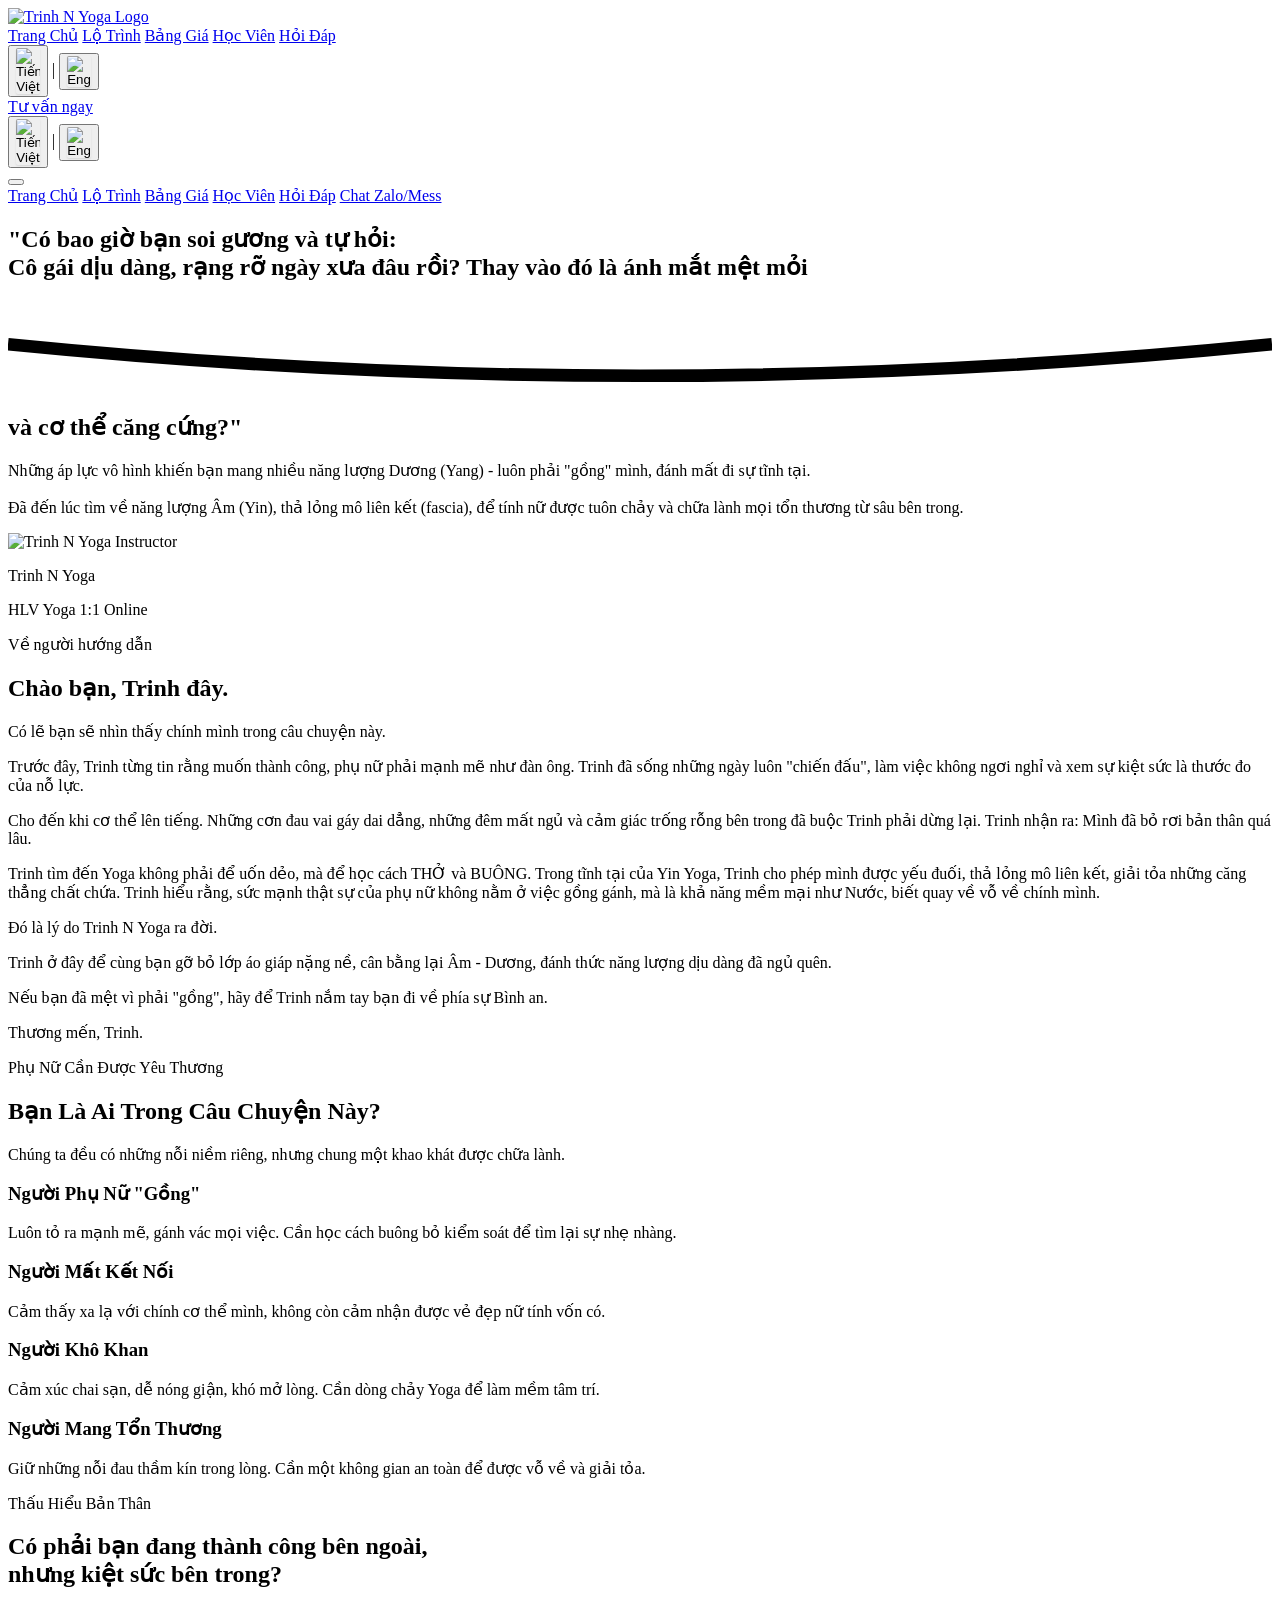
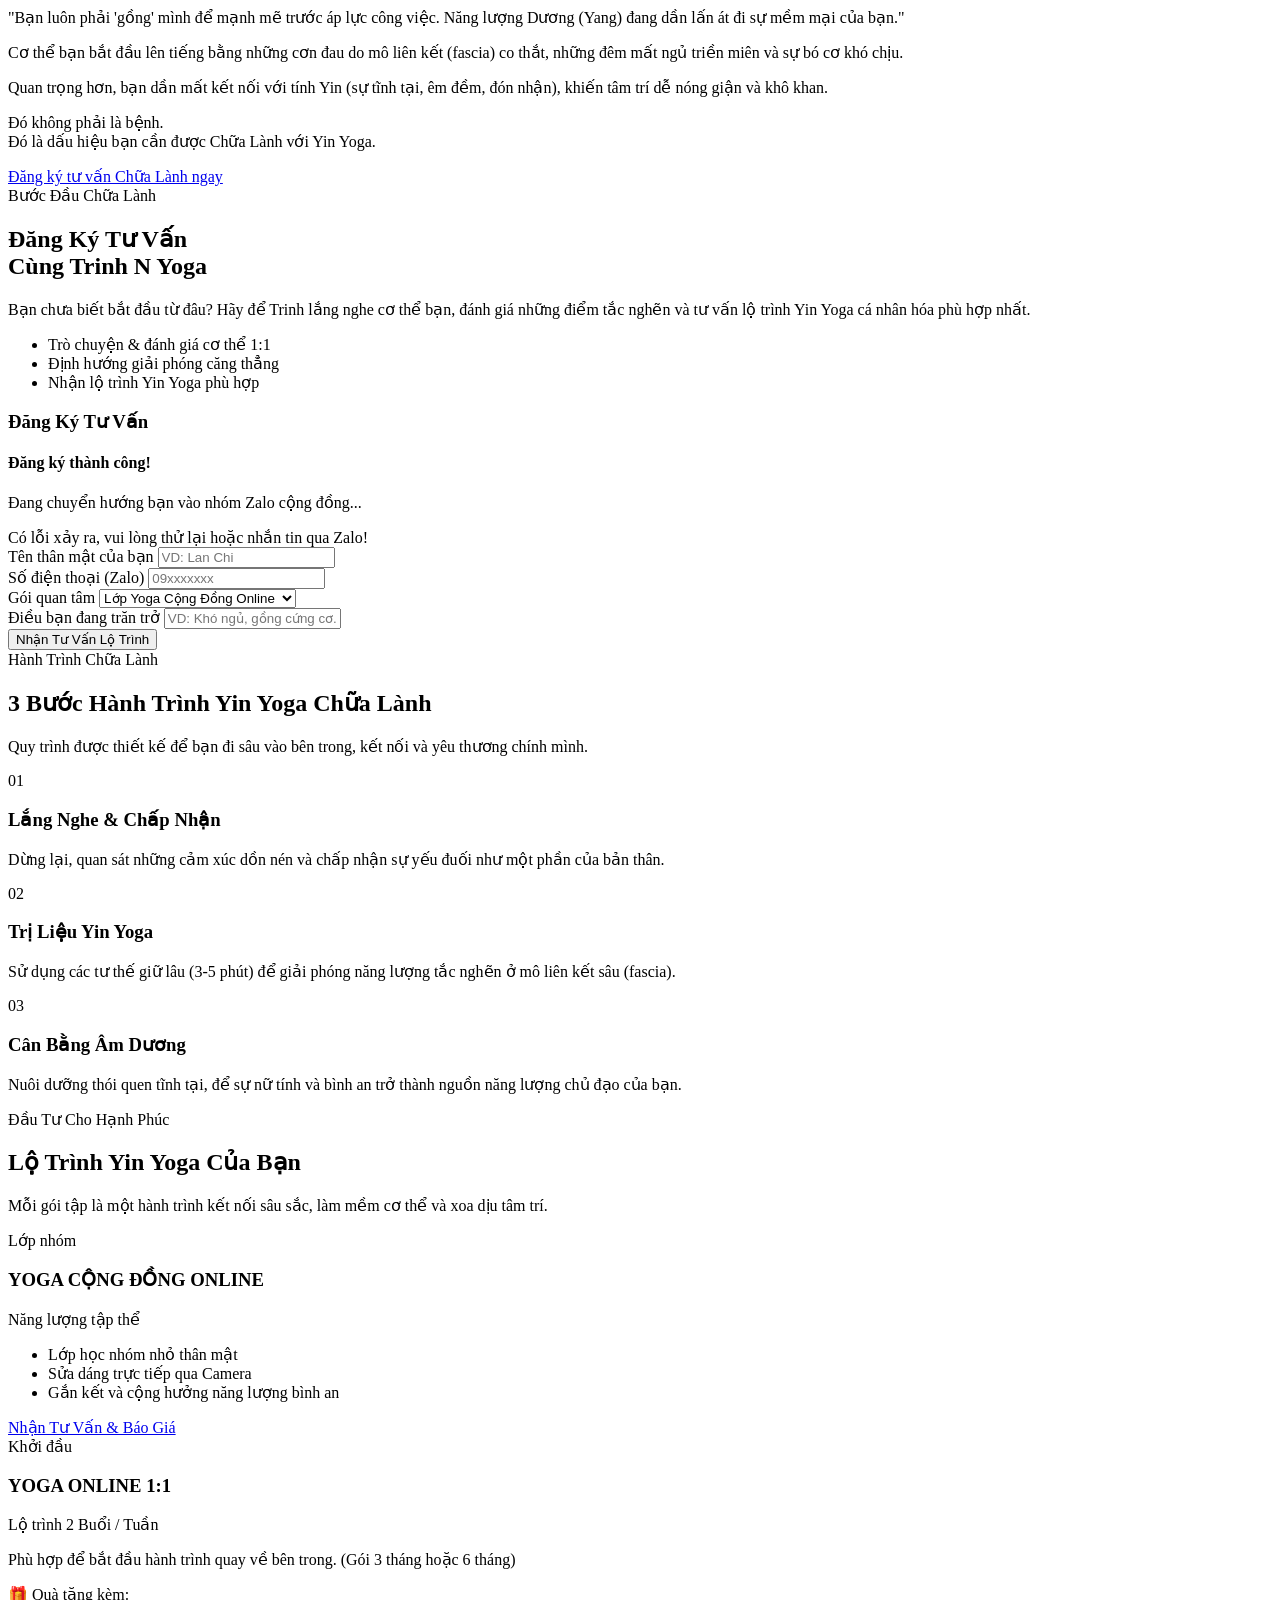
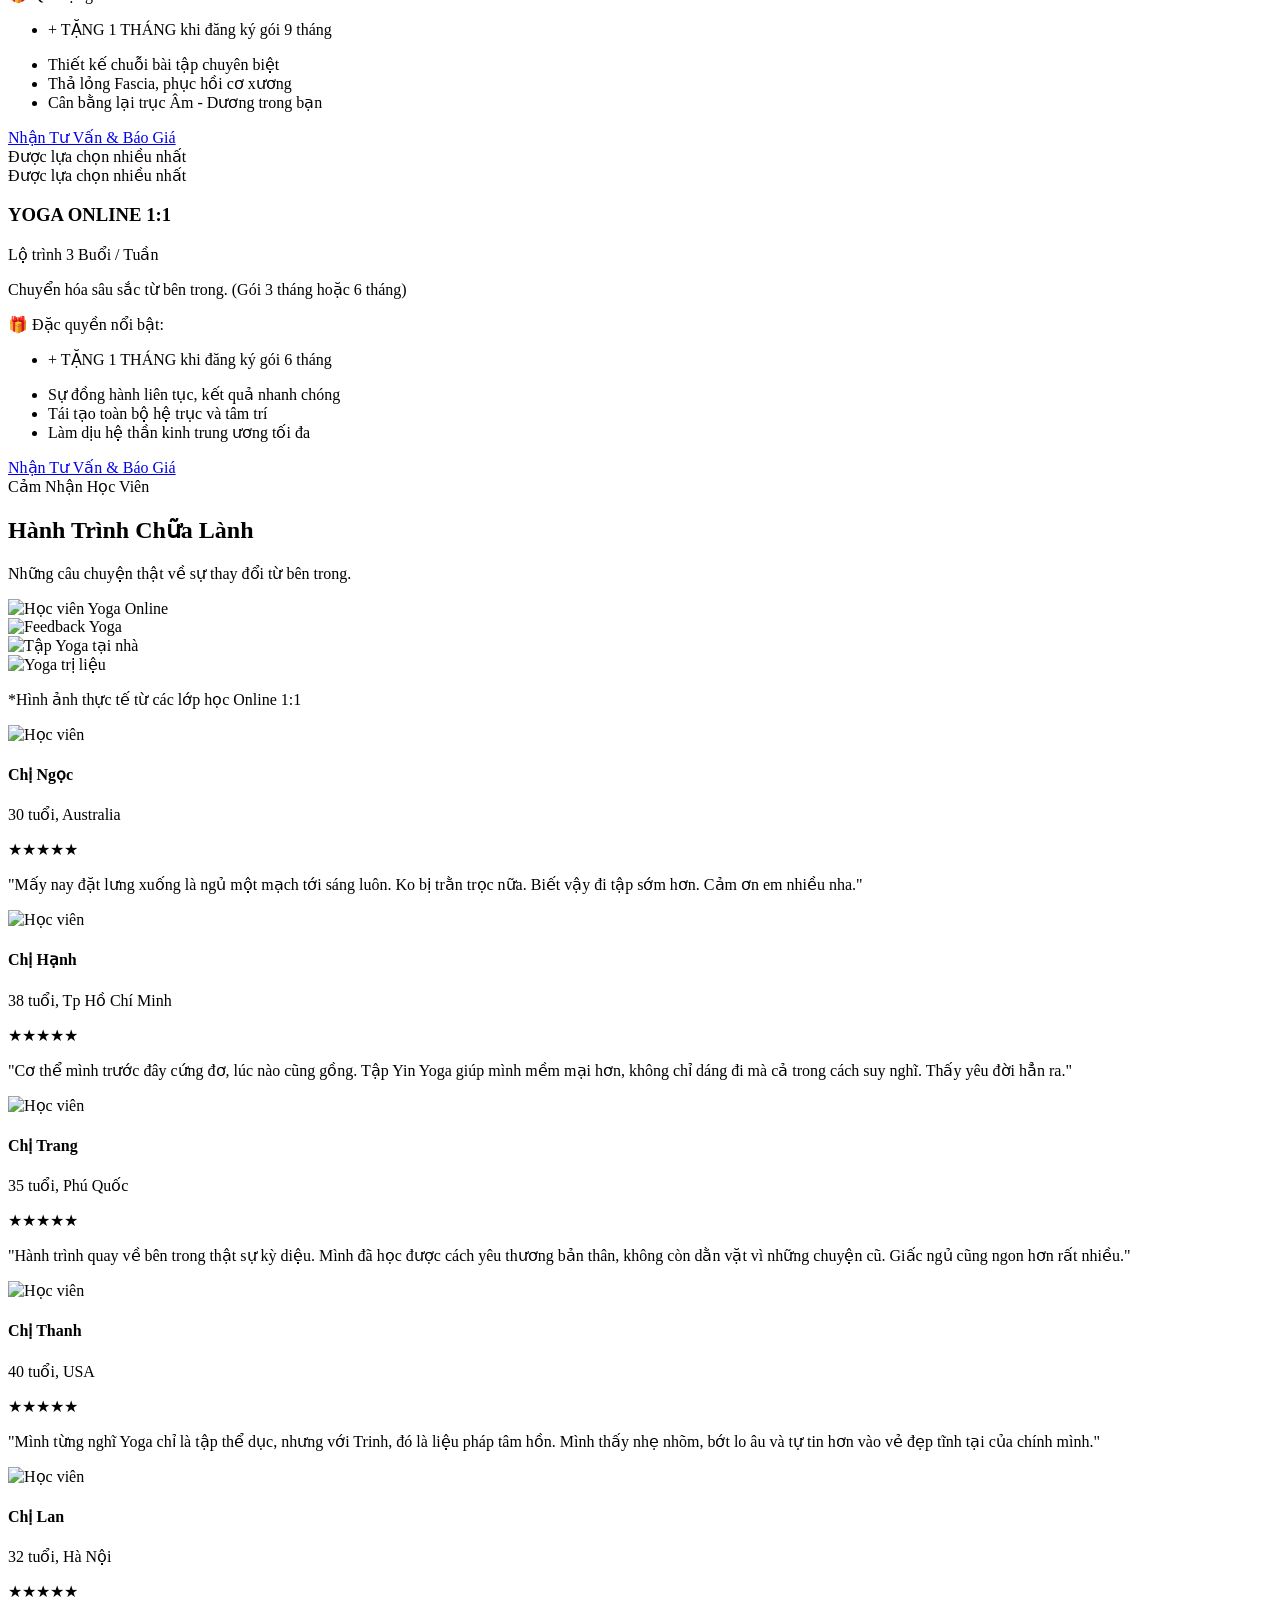
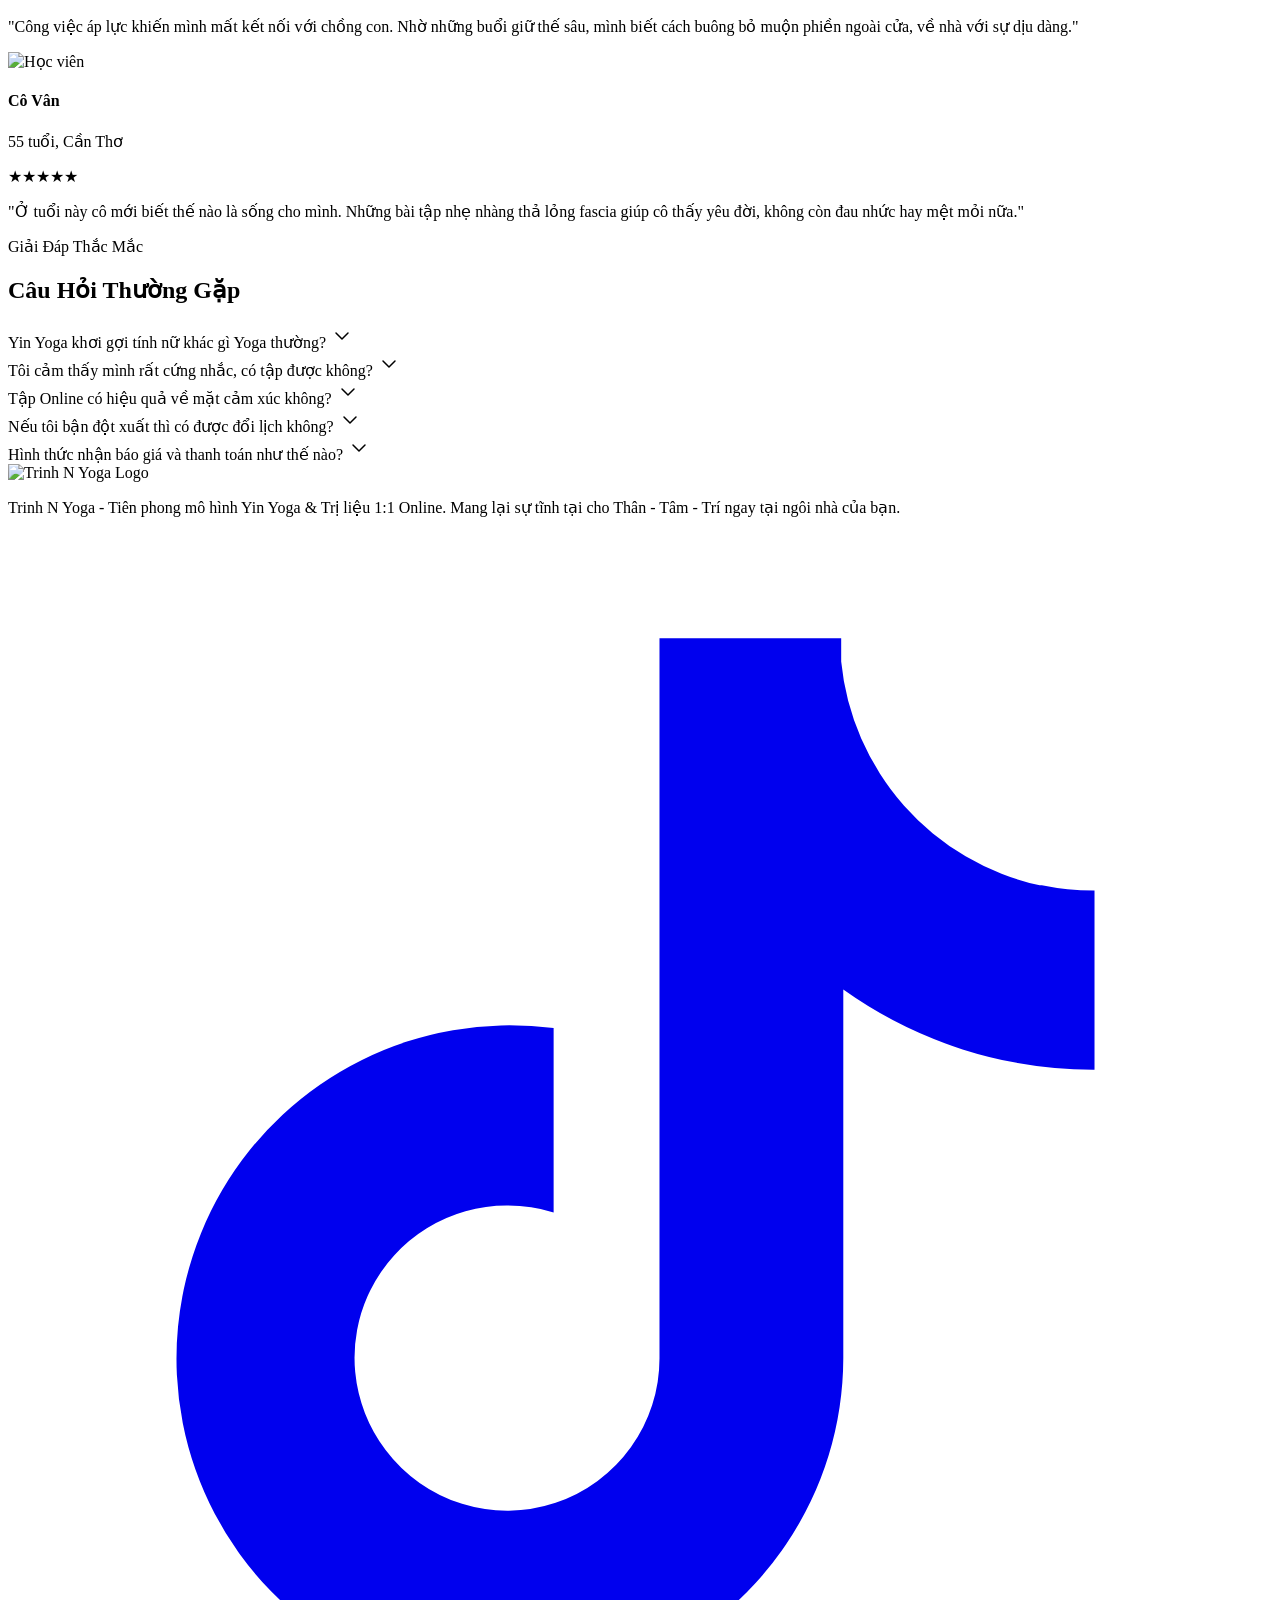
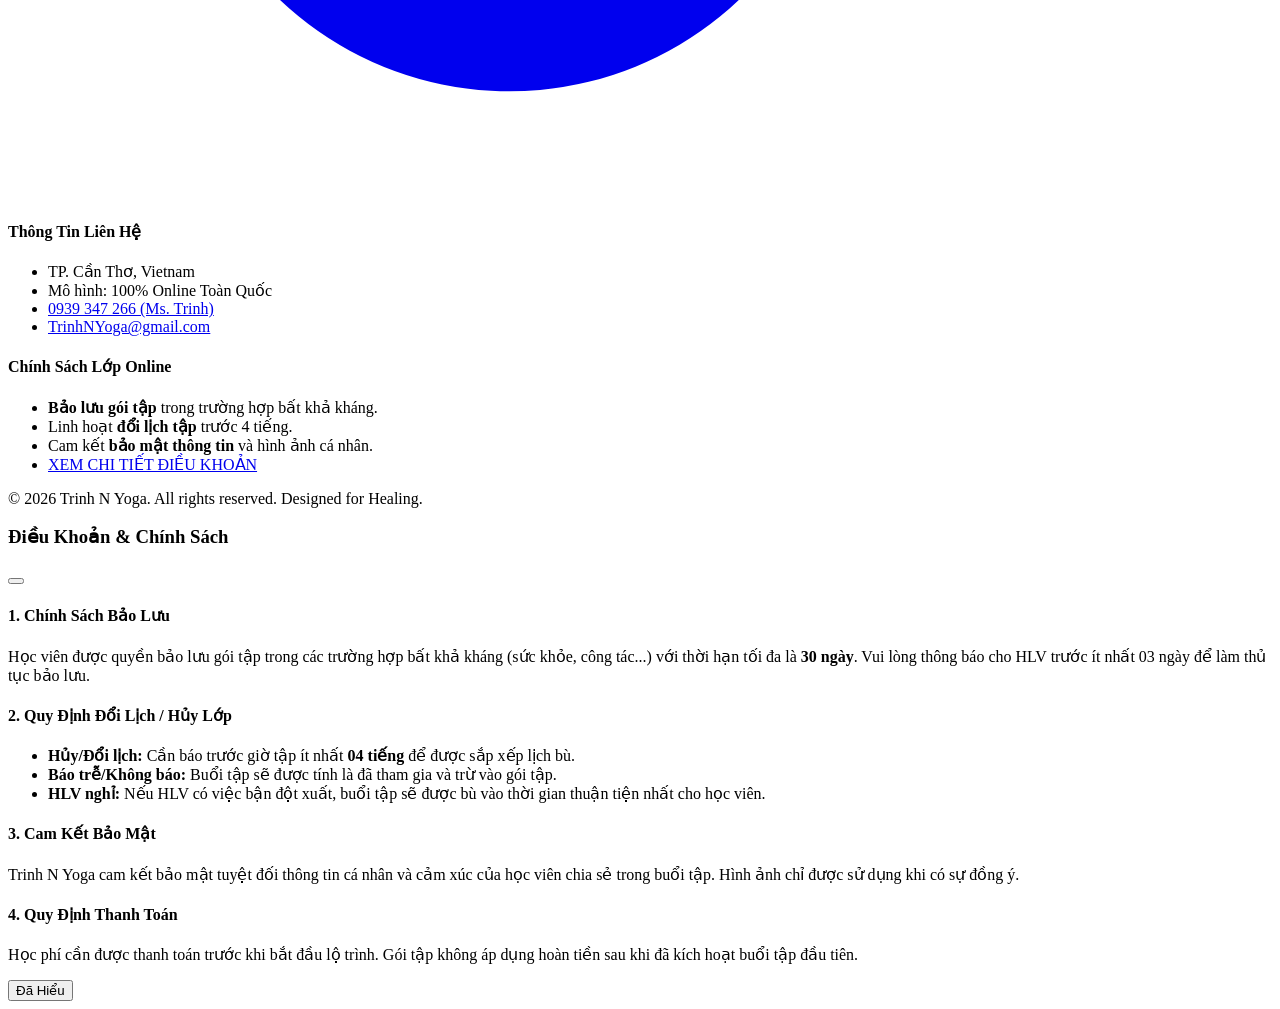
==== commit e078d219: "Update index.html" ====
--- a/index.html
+++ b/index.html
@@ -5,9 +5,9 @@
     <meta name="viewport" content="width=device-width, initial-scale=1.0">
     
     <!-- SEO Meta Tags -->
-    <title>Trinh N Yoga - Trị Liệu Đau Thắt Lưng Online 1:1</title>
-    <meta name="description" content="HLV Yoga 1:1 Đau Thắt Lưng Online qua Google Meet. Giải pháp giảm đau lưng, phục hồi cột sống ngay tại nhà. Đăng ký tập thử 30 phút miễn phí cùng Trinh N Yoga.">
-    <meta name="keywords" content="Yoga trị liệu đau lưng, đau thắt lưng, thoát vị đĩa đệm, thoái hóa cột sống, Trinh N Yoga, Yoga Online 1 kèm 1, giảm đau lưng tại nhà">
+    <title>Trinh N Yoga - Khơi Gợi Tính Nữ & Chữa Lành Tự Nhiên</title>
+    <meta name="description" content="Hành trình Yin Yoga 1:1 Online giúp bạn tìm lại sự mềm mại, đánh thức năng lượng nữ tính và chữa lành tổn thương từ bên trong cùng Trinh N Yoga.">
+    <meta name="keywords" content="Yoga khơi gợi tính nữ, Yin Yoga chữa lành, Yoga 1 kèm 1 online, Trinh N Yoga, năng lượng nữ tính, giảm stress cho phụ nữ">
     <meta name="author" content="Trinh N Yoga">
     <meta name="robots" content="index, follow">
     <link rel="canonical" href="https://trinhnyoga.com/">
@@ -18,15 +18,15 @@
     <!-- Open Graph / Facebook -->
     <meta property="og:type" content="website">
     <meta property="og:url" content="https://trinhnyoga.com/">
-    <meta property="og:title" content="Trinh N Yoga - Trị Liệu Đau Thắt Lưng Online 1:1">
-    <meta property="og:description" content="Đau mỏi thắt lưng dai dẳng? Tập Yoga trị liệu 1:1 ngay tại nhà cùng Trinh N Yoga. 30 phút tập thử miễn phí qua Google Meet giúp đánh giá cột sống và tư vấn lộ trình.">
+    <meta property="og:title" content="Trinh N Yoga - Đánh Thức Vẻ Đẹp & Sự Mềm Mại Bên Trong">
+    <meta property="og:description" content="Bạn có đang 'gồng' mình quá lâu? Hãy để Yin Yoga giúp bạn buông bỏ áp lực, tìm lại sự cân bằng Âm - Dương và nét quyến rũ tự nhiên.">
     <meta property="og:image" content="https://raw.githubusercontent.com/bietdoitinhnhue/diemtrinh/refs/heads/main/Yoga_Trinh.png">
 
     <!-- Twitter -->
     <meta property="twitter:card" content="summary_large_image">
     <meta property="twitter:url" content="https://trinhnyoga.com/">
-    <meta property="twitter:title" content="Trinh N Yoga - Trị Liệu Đau Thắt Lưng Online 1:1">
-    <meta property="twitter:description" content="Giải pháp Yoga trị liệu 1:1 không dùng thuốc cho người đau thắt lưng, tập luyện linh hoạt tại nhà qua Google Meet.">
+    <meta property="twitter:title" content="Trinh N Yoga - Khơi Gợi Tính Nữ">
+    <meta property="twitter:description" content="Hành trình trở về với sự mềm mại và tĩnh tại qua những nhịp thở sâu.">
     <meta property="twitter:image" content="https://raw.githubusercontent.com/bietdoitinhnhue/diemtrinh/refs/heads/main/Yoga_Trinh.png">
 
     <!-- Schema.org JSON-LD for AI SEO -->
@@ -45,7 +45,7 @@
         "addressCountry": "VN"
       },
       "priceRange": "$$",
-      "description": "Dịch vụ Yoga trị liệu Đau Thắt Lưng Online 1 kèm 1 chuyên sâu qua Google Meet.",
+      "description": "Dịch vụ Yoga 1:1 Online chuyên sâu về Khơi gợi tính nữ và Chữa lành cảm xúc.",
       "sameAs": [
         "https://www.facebook.com/TrinhNYoga",
         "https://www.instagram.com/TrinhNYoga",
@@ -241,7 +241,7 @@
                 </div>
 
                 <a href="https://m.me/TrinhNYoga" target="_blank" rel="noreferrer" class="bg-teal-600 text-white px-5 py-2.5 rounded-full text-sm font-bold hover:bg-teal-700 transition-all shadow-lg shadow-teal-200 flex items-center gap-2 whitespace-nowrap">
-                    <i data-lucide="send" class="w-4 h-4"></i> <span data-i18n="nav_consult">Tư vấn ngay</span>
+                    <i data-lucide="heart" class="w-4 h-4"></i> <span data-i18n="nav_consult">Tư vấn ngay</span>
                 </a>
             </nav>
 
@@ -304,7 +304,7 @@
         <div class="container mx-auto px-4 md:px-6 relative z-10">
             <div class="flex flex-col md:flex-row items-center gap-12 md:gap-20">
                 
-                <!-- Image Side (Left) - UPDATED LAYOUT -->
+                <!-- Image Side (Left) -->
                 <div class="w-full md:w-1/2 relative mt-6 md:mt-0 px-4 md:px-0 flex justify-center">
                     <div class="relative w-full max-w-[380px] md:max-w-[420px]">
                         <!-- Decorative Frame 1 (Solid color) -->
@@ -325,7 +325,7 @@
                         <div class="absolute top-8 -right-10 bg-white/95 backdrop-blur p-4 rounded-xl shadow-lg border-l-4 border-teal-500 z-20 animate-bounce-slow hidden md:block">
                             <div class="flex items-center gap-3">
                                 <div class="bg-teal-50 p-2 rounded-full">
-                                    <i data-lucide="award" class="w-6 h-6 text-teal-600"></i>
+                                    <i data-lucide="flower" class="w-6 h-6 text-teal-600"></i>
                                 </div>
                                 <div>
                                     <p class="font-heading font-bold text-slate-800 text-lg">Trinh N Yoga</p>
@@ -350,9 +350,9 @@
                         <p data-i18n="about_p1">Có lẽ bạn sẽ nhìn thấy chính mình trong câu chuyện này.</p>
                         <p data-i18n="about_p2">Trước đây, Trinh từng tin rằng muốn thành công, phụ nữ phải mạnh mẽ như đàn ông. Trinh đã sống những ngày luôn "chiến đấu", làm việc không ngơi nghỉ và xem sự kiệt sức là thước đo của nỗ lực.</p>
                         <p data-i18n="about_p3">Cho đến khi cơ thể lên tiếng. Những cơn đau vai gáy dai dẳng, những đêm mất ngủ và cảm giác trống rỗng bên trong đã buộc Trinh phải dừng lại. Trinh nhận ra: Mình đã bỏ rơi bản thân quá lâu.</p>
-                        <p data-i18n="about_p4">Trinh tìm đến Yoga không phải để uốn dẻo, mà để học cách THỞ và BUÔNG. Trên thảm tập, Trinh cho phép mình được yếu đuối, được giải tỏa những căng thẳng chất chứa. Trinh hiểu rằng, sức mạnh thật sự của phụ nữ không nằm ở việc gồng gánh, mà là khả năng mềm mại như Nước, biết quay về vỗ về chính mình.</p>
+                        <p data-i18n="about_p4">Trinh tìm đến Yoga không phải để uốn dẻo, mà để học cách THỞ và BUÔNG. Trong tĩnh tại của Yin Yoga, Trinh cho phép mình được yếu đuối, thả lỏng mô liên kết, giải tỏa những căng thẳng chất chứa. Trinh hiểu rằng, sức mạnh thật sự của phụ nữ không nằm ở việc gồng gánh, mà là khả năng mềm mại như Nước, biết quay về vỗ về chính mình.</p>
                         <p data-i18n="about_p5">Đó là lý do Trinh N Yoga ra đời.</p>
-                        <p data-i18n="about_p6">Trinh ở đây để cùng bạn gỡ bỏ lớp áo giáp nặng nề, đánh thức năng lượng dịu dàng đã ngủ quên.</p>
+                        <p data-i18n="about_p6">Trinh ở đây để cùng bạn gỡ bỏ lớp áo giáp nặng nề, cân bằng lại Âm - Dương, đánh thức năng lượng dịu dàng đã ngủ quên.</p>
                         <p data-i18n="about_p7">Nếu bạn đã mệt vì phải "gồng", hãy để Trinh nắm tay bạn đi về phía sự Bình an.</p>
                         <p class="font-bold text-teal-700 italic mt-2" data-i18n="about_sign">Thương mến, Trinh.</p>
                     </div>
@@ -366,53 +366,53 @@
     <section id="audience" class="py-16 md:py-24 bg-white border-t border-slate-100">
         <div class="container mx-auto px-4 md:px-6">
             <div class="text-center mb-10 md:mb-16">
-                <span class="text-teal-600 font-bold uppercase tracking-widest text-xs md:text-sm" data-i18n="audience_subtitle">Đối Tượng Phù Hợp</span>
-                <h2 class="font-heading text-3xl md:text-4xl font-bold text-slate-800 mt-2" data-i18n="audience_title">Trinh N Yoga Dành Cho Ai?</h2>
-                <p class="text-slate-500 mt-4 max-w-2xl mx-auto text-sm md:text-base" data-i18n="audience_desc">Các bài tập được thiết kế chuyên biệt để giải quyết vấn đề đau thắt lưng của từng nhóm đối tượng cụ thể.</p>
+                <span class="text-teal-600 font-bold uppercase tracking-widest text-xs md:text-sm" data-i18n="audience_subtitle">Phụ Nữ Cần Được Yêu Thương</span>
+                <h2 class="font-heading text-3xl md:text-4xl font-bold text-slate-800 mt-2" data-i18n="audience_title">Bạn Là Ai Trong Câu Chuyện Này?</h2>
+                <p class="text-slate-500 mt-4 max-w-2xl mx-auto text-sm md:text-base" data-i18n="audience_desc">Chúng ta đều có những nỗi niềm riêng, nhưng chung một khao khát được chữa lành.</p>
             </div>
 
             <div class="grid grid-cols-1 md:grid-cols-2 lg:grid-cols-4 gap-6">
-                <!-- Card 1: Dân Văn Phòng -->
+                <!-- Card 1 -->
                 <div class="bg-slate-50 p-6 rounded-2xl border border-slate-100 hover:shadow-lg transition-all group">
                     <div class="bg-white w-14 h-14 rounded-full flex items-center justify-center mb-4 shadow-sm group-hover:scale-110 transition-transform">
-                        <i data-lucide="monitor" class="w-7 h-7 text-teal-600"></i>
-                    </div>
-                    <h3 class="font-heading text-xl font-bold text-slate-800 mb-2" data-i18n="audience_1_title">Dân Văn Phòng</h3>
+                        <i data-lucide="shield" class="w-7 h-7 text-teal-600"></i>
+                    </div>
+                    <h3 class="font-heading text-xl font-bold text-slate-800 mb-2" data-i18n="audience_1_title">Người Phụ Nữ "Gồng"</h3>
                     <p class="text-slate-500 text-sm leading-relaxed" data-i18n="audience_1_desc">
-                        Ngồi làm việc máy tính liên tục dẫn đến đau mỏi thắt lưng, gù lưng và tê bì chân. Cần bài tập giãn cơ lưng và chỉnh dáng.
+                        Luôn tỏ ra mạnh mẽ, gánh vác mọi việc. Cần học cách buông bỏ kiểm soát để tìm lại sự nhẹ nhàng.
                     </p>
                 </div>
 
-                <!-- Card 2: Mẹ Bỉm Sữa / Nội Trợ -->
+                <!-- Card 2 -->
                 <div class="bg-slate-50 p-6 rounded-2xl border border-slate-100 hover:shadow-lg transition-all group">
                     <div class="bg-white w-14 h-14 rounded-full flex items-center justify-center mb-4 shadow-sm group-hover:scale-110 transition-transform">
-                        <i data-lucide="baby" class="w-7 h-7 text-rose-500"></i>
-                    </div>
-                    <h3 class="font-heading text-xl font-bold text-slate-800 mb-2" data-i18n="audience_2_title">Mẹ Bỉm & Nội Trợ</h3>
+                        <i data-lucide="frown" class="w-7 h-7 text-rose-500"></i>
+                    </div>
+                    <h3 class="font-heading text-xl font-bold text-slate-800 mb-2" data-i18n="audience_2_title">Người Mất Kết Nối</h3>
                     <p class="text-slate-500 text-sm leading-relaxed" data-i18n="audience_2_desc">
-                        Cơ thể nhức mỏi sau sinh, đặc biệt vùng thắt lưng do bế con. Cần hồi phục cột sống và tập luyện tranh thủ tại nhà.
+                        Cảm thấy xa lạ với chính cơ thể mình, không còn cảm nhận được vẻ đẹp nữ tính vốn có.
                     </p>
                 </div>
 
-                <!-- Card 3: Phụ Nữ -->
+                <!-- Card 3 -->
                 <div class="bg-slate-50 p-6 rounded-2xl border border-slate-100 hover:shadow-lg transition-all group">
                     <div class="bg-white w-14 h-14 rounded-full flex items-center justify-center mb-4 shadow-sm group-hover:scale-110 transition-transform">
-                        <i data-lucide="flower-2" class="w-7 h-7 text-purple-500"></i>
-                    </div>
-                    <h3 class="font-heading text-xl font-bold text-slate-800 mb-2" data-i18n="audience_3_title">Phụ Nữ</h3>
+                        <i data-lucide="zap-off" class="w-7 h-7 text-purple-500"></i>
+                    </div>
+                    <h3 class="font-heading text-xl font-bold text-slate-800 mb-2" data-i18n="audience_3_title">Người Khô Khan</h3>
                     <p class="text-slate-500 text-sm leading-relaxed" data-i18n="audience_3_desc">
-                        Gặp các vấn đề về thoái hóa cột sống, tiền mãn kinh. Cần sự vận động nhẹ nhàng, giảm đau lưng an toàn.
+                        Cảm xúc chai sạn, dễ nóng giận, khó mở lòng. Cần dòng chảy Yoga để làm mềm tâm trí.
                     </p>
                 </div>
 
-                <!-- Card 4: Chủ Doanh Nghiệp -->
+                <!-- Card 4 -->
                 <div class="bg-slate-50 p-6 rounded-2xl border border-slate-100 hover:shadow-lg transition-all group">
                     <div class="bg-white w-14 h-14 rounded-full flex items-center justify-center mb-4 shadow-sm group-hover:scale-110 transition-transform">
-                        <i data-lucide="briefcase" class="w-7 h-7 text-amber-500"></i>
-                    </div>
-                    <h3 class="font-heading text-xl font-bold text-slate-800 mb-2" data-i18n="audience_4_title">Chủ Doanh Nghiệp</h3>
+                        <i data-lucide="heart-crack" class="w-7 h-7 text-amber-500"></i>
+                    </div>
+                    <h3 class="font-heading text-xl font-bold text-slate-800 mb-2" data-i18n="audience_4_title">Người Mang Tổn Thương</h3>
                     <p class="text-slate-500 text-sm leading-relaxed" data-i18n="audience_4_desc">
-                        Áp lực công việc cao, đau lưng do stress. Cần không gian riêng tư để thư giãn cột sống mà không mất thời gian di chuyển.
+                        Giữ những nỗi đau thầm kín trong lòng. Cần một không gian an toàn để được vỗ về và giải tỏa.
                     </p>
                 </div>
             </div>
@@ -470,23 +470,23 @@
               <div class="absolute top-0 right-0 w-64 h-64 md:w-96 md:h-96 bg-teal-500/20 rounded-full blur-3xl translate-x-1/2 -translate-y-1/2 pointer-events-none"></div>
               
               <div class="w-full lg:w-1/2 relative z-10 text-white text-center lg:text-left">
-                 <span class="bg-amber-400 text-teal-900 text-[10px] md:text-xs font-bold px-3 py-1 rounded-md uppercase tracking-wider mb-4 md:mb-6 inline-block" data-i18n="form_badge">Món Quà Làm Quen</span>
-                 <h2 class="font-heading text-2xl md:text-5xl font-bold mb-4 md:mb-6"><span data-i18n="form_title_1">30 Phút Trải Nghiệm</span> <br/><span class="text-teal-200" data-i18n="form_title_2">Tập Luyện & Tư Vấn 1:1</span></h2>
+                 <span class="bg-amber-400 text-teal-900 text-[10px] md:text-xs font-bold px-3 py-1 rounded-md uppercase tracking-wider mb-4 md:mb-6 inline-block" data-i18n="form_badge">Bước Đầu Chữa Lành</span>
+                 <h2 class="font-heading text-2xl md:text-5xl font-bold mb-4 md:mb-6"><span data-i18n="form_title_1">Đăng Ký Tư Vấn</span> <br/><span class="text-teal-200" data-i18n="form_title_2">Cùng Trinh N Yoga</span></h2>
                  <p class="text-teal-50 mb-6 md:mb-8 text-sm md:text-lg font-light leading-relaxed" data-i18n="form_desc">
-                    Bạn chưa biết bắt đầu từ đâu? Hãy dành 30 phút trải nghiệm tập luyện kết hợp tư vấn 1:1 cùng Trinh để đánh giá cơ thể, thấu hiểu điểm tắc nghẽn và tìm ra nhịp điệu tĩnh tại cho riêng mình.
+                    Bạn chưa biết bắt đầu từ đâu? Hãy để Trinh lắng nghe cơ thể bạn, đánh giá những điểm tắc nghẽn và tư vấn lộ trình Yin Yoga cá nhân hóa phù hợp nhất.
                  </p>
                  <ul class="space-y-3 md:space-y-4 text-left inline-block lg:block">
                     <li class="flex items-center gap-3">
                         <div class="bg-white/20 p-1 rounded-full shrink-0"><i data-lucide="check-circle" class="w-4 h-4 text-amber-300"></i></div>
-                        <span class="font-medium text-teal-50 text-sm md:text-base" data-i18n="form_benefit_1">Trải nghiệm tập 1:1 thực tế qua Google Meet</span>
+                        <span class="font-medium text-teal-50 text-sm md:text-base" data-i18n="form_benefit_1">Trò chuyện & đánh giá cơ thể 1:1</span>
                     </li>
                     <li class="flex items-center gap-3">
                         <div class="bg-white/20 p-1 rounded-full shrink-0"><i data-lucide="check-circle" class="w-4 h-4 text-amber-300"></i></div>
-                        <span class="font-medium text-teal-50 text-sm md:text-base" data-i18n="form_benefit_2">Đánh giá biên độ vận động và độ dẻo dai</span>
+                        <span class="font-medium text-teal-50 text-sm md:text-base" data-i18n="form_benefit_2">Định hướng giải phóng căng thẳng</span>
                     </li>
                     <li class="flex items-center gap-3">
                         <div class="bg-white/20 p-1 rounded-full shrink-0"><i data-lucide="check-circle" class="w-4 h-4 text-amber-300"></i></div>
-                        <span class="font-medium text-teal-50 text-sm md:text-base" data-i18n="form_benefit_3">Thiết kế chuỗi Yin Yoga cá nhân hóa</span>
+                        <span class="font-medium text-teal-50 text-sm md:text-base" data-i18n="form_benefit_3">Nhận lộ trình Yin Yoga phù hợp</span>
                     </li>
                  </ul>
               </div>
@@ -521,11 +521,9 @@
                     <div>
                         <label class="block text-sm font-bold mb-1.5 text-slate-700" data-i18n="label_package">Gói quan tâm</label>
                         <select id="package" class="w-full px-4 py-3 md:py-3.5 rounded-xl bg-slate-50 border border-slate-200 focus:outline-none focus:border-teal-500 focus:ring-2 focus:ring-teal-200 transition-all font-medium text-slate-600 text-sm md:text-base">
-                            <option data-i18n="pkg_opt_trial">Tập & Tư vấn 30p (Miễn phí)</option>
-                            <option data-i18n="pkg_opt_basic">THE AWAKENING (Khơi thông năng lượng)</option>
-                            <option data-i18n="pkg_opt_month">THE TRANSFORMATION I (Chuyển Hóa 1)</option>
-                            <option data-i18n="pkg_opt_3month">THE TRANSFORMATION II (Chuyển Hóa 2)</option>
-                            <option data-i18n="pkg_opt_6month">THE TRANSFORMATION III (Chuyển Hóa 3)</option>
+                            <option data-i18n="pkg_opt_comm">Lớp Yoga Cộng Đồng Online</option>
+                            <option data-i18n="pkg_opt_1to1_2">Yoga Online 1:1 (2 buổi/tuần)</option>
+                            <option data-i18n="pkg_opt_1to1_3">Yoga Online 1:1 (3 buổi/tuần)</option>
                         </select>
                     </div>
                     <div>
@@ -599,188 +597,106 @@
          <div class="container mx-auto px-4 md:px-6">
             <div class="text-center mb-10 md:mb-16">
                <span class="text-teal-600 font-bold uppercase tracking-widest text-xs md:text-sm" data-i18n="pricing_subtitle">Đầu Tư Cho Hạnh Phúc</span>
-               <h2 class="font-heading text-3xl md:text-4xl font-bold text-slate-800 mt-2" data-i18n="pricing_title">Lộ Trình Yin Yoga Cá Nhân Hóa</h2>
+               <h2 class="font-heading text-3xl md:text-4xl font-bold text-slate-800 mt-2" data-i18n="pricing_title">Lộ Trình Yin Yoga Của Bạn</h2>
                <p class="text-slate-500 mt-4 max-w-2xl mx-auto text-sm md:text-base" data-i18n="pricing_desc">Mỗi gói tập là một hành trình kết nối sâu sắc, làm mềm cơ thể và xoa dịu tâm trí.</p>
             </div>
 
-            <div class="grid grid-cols-1 md:grid-cols-2 lg:grid-cols-3 xl:grid-cols-5 gap-6 max-w-[1400px] mx-auto items-stretch">
+            <div class="grid grid-cols-1 md:grid-cols-2 lg:grid-cols-3 gap-6 lg:gap-8 max-w-[1200px] mx-auto items-stretch">
                
-                <!-- 0. GÓI TRẢI NGHIỆM MIỄN PHÍ -->
-                <div class="bg-white rounded-3xl p-6 border border-slate-200 shadow-sm hover:shadow-xl transition-all flex flex-col order-first">
+                <!-- 1. CỘNG ĐỒNG -->
+                <div class="bg-white rounded-3xl p-6 lg:p-8 border border-slate-200 shadow-sm hover:shadow-xl transition-all flex flex-col order-3 lg:order-1">
                     <div class="mb-4">
-                        <span class="bg-slate-100 text-slate-600 text-[10px] md:text-xs font-bold px-3 py-1 rounded-full uppercase" data-i18n="label_trial">Làm quen</span>
-                    </div>
-                    <h3 class="font-heading text-lg md:text-xl font-bold text-slate-800 mb-1" data-i18n="pkg_trial_title">TRẢI NGHIỆM</h3>
-                    <p class="text-teal-600 font-bold text-sm mb-2" data-i18n="pkg_trial_sub">Tập Luyện & Tư Vấn 1:1</p>
-                    <p class="text-slate-400 text-xs mb-6" data-i18n="pkg_trial_desc">Lắng nghe cơ thể, tìm ra nguyên nhân cốt lõi.</p>
-                    
-                    <!-- Value Stacking -->
-                    <div class="bg-slate-50 border border-slate-200 rounded-xl p-3 mb-6">
-                        <p class="text-xs font-bold text-slate-800 mb-2" data-i18n="pkg_bonus_title">🎁 Quà tặng kèm:</p>
-                        <ul class="text-xs text-slate-700 space-y-1.5 font-medium">
-                            <li data-i18n="pkg_trial_b1">+ Phân tích thói quen sinh hoạt</li>
-                            <li data-i18n="pkg_trial_b2">+ Định hướng phương pháp phù hợp</li>
-                        </ul>
-                    </div>
+                        <span class="bg-slate-100 text-slate-600 text-[10px] md:text-xs font-bold px-3 py-1 rounded-full uppercase" data-i18n="label_community">Lớp nhóm</span>
+                    </div>
+                    <h3 class="font-heading text-lg md:text-xl font-bold text-slate-800 mb-1" data-i18n="pkg_comm_title">YOGA CỘNG ĐỒNG ONLINE</h3>
+                    <p class="text-teal-600 font-bold text-sm mb-6" data-i18n="pkg_comm_sub">Năng lượng tập thể</p>
                     
                     <ul class="space-y-3 mb-8 flex-1 text-sm text-slate-600">
                         <li class="flex items-start gap-2">
                             <i data-lucide="check-circle" class="w-4 h-4 text-teal-500 shrink-0 mt-1"></i>
-                            <span data-i18n="pkg_feat_trial_1">Video Call 1:1 trực tiếp</span>
+                            <span data-i18n="pkg_feat_comm_1">Lớp học nhóm nhỏ thân mật</span>
                         </li>
                         <li class="flex items-start gap-2">
                             <i data-lucide="check-circle" class="w-4 h-4 text-teal-500 shrink-0 mt-1"></i>
-                            <span data-i18n="pkg_feat_trial_2">Kiểm tra biên độ cơ xương khớp</span>
+                            <span data-i18n="pkg_feat_comm_2">Sửa dáng trực tiếp qua Camera</span>
                         </li>
                         <li class="flex items-start gap-2">
                             <i data-lucide="check-circle" class="w-4 h-4 text-teal-500 shrink-0 mt-1"></i>
-                            <span data-i18n="pkg_feat_trial_3">Tư vấn lộ trình cá nhân hóa</span>
+                            <span data-i18n="pkg_feat_comm_3">Gắn kết và cộng hưởng năng lượng bình an</span>
                         </li>
                     </ul>
-                    <a href="#trial" class="w-full py-3 rounded-xl border-2 border-teal-600 text-teal-600 font-bold hover:bg-teal-50 text-center transition-colors text-sm" data-i18n="btn_register_free">Đăng ký Miễn phí</a>
-                </div>
-
-                <!-- 1. THE AWAKENING -->
-                <div class="bg-white rounded-3xl p-6 border-2 border-rose-400 shadow-lg relative flex flex-col order-1 md:order-1">
-                    <div class="absolute top-0 inset-x-0 -mt-3 text-center">
-                        <span class="bg-rose-500 text-white text-[10px] md:text-xs font-bold px-4 py-1 rounded-full uppercase shadow-sm" data-i18n="label_popular">Được lựa chọn nhiều nhất</span>
-                    </div>
-                    <div class="mb-4 mt-2">
-                        <span class="bg-rose-50 text-rose-600 text-[10px] md:text-xs font-bold px-3 py-1 rounded-full uppercase" data-i18n="label_basic">Cơ bản</span>
-                    </div>
-                    <h3 class="font-heading text-lg md:text-xl font-bold text-slate-800 mb-1" data-i18n="pkg_basic_title">THE AWAKENING</h3>
-                    <p class="text-teal-600 font-bold text-sm mb-2" data-i18n="pkg_basic_sub">Đánh Thức Năng Lượng Yin</p>
-                    <p class="text-slate-400 text-xs mb-6" data-i18n="pkg_basic_desc">Dành cho người mới bắt đầu làm quen với sự tĩnh tại.</p>
-                    
-                    <!-- Value Stacking -->
-                    <div class="bg-amber-50 border border-amber-200 rounded-xl p-3 mb-6">
-                        <p class="text-xs font-bold text-amber-800 mb-2" data-i18n="pkg_bonus_title">🎁 Quà tặng kèm:</p>
-                        <ul class="text-xs text-amber-700 space-y-1.5 font-medium">
-                            <li data-i18n="pkg_basic_b1">+ Ebook: Hành trình Yin Yoga làm mềm cơ thể</li>
-                            <li data-i18n="pkg_basic_b2">+ Phân tích định tuyến cơ xương khớp</li>
-                        </ul>
-                    </div>
-                    
-                    <ul class="space-y-3 mb-8 flex-1 text-sm text-slate-600">
-                        <li class="flex items-start gap-2">
-                            <i data-lucide="check-circle" class="w-4 h-4 text-teal-500 shrink-0 mt-1"></i>
-                            <span><strong data-i18n="pkg_feat_7sessions">07 Buổi</strong> <span data-i18n="pkg_feat_online">tập Yin Yoga 1:1</span></span>
-                        </li>
-                        <li class="flex items-start gap-2">
-                            <i data-lucide="check-circle" class="w-4 h-4 text-teal-500 shrink-0 mt-1"></i>
-                            <span data-i18n="pkg_feat_technique">Khơi thông năng lượng tắc nghẽn</span>
-                        </li>
-                        <li class="flex items-start gap-2">
-                            <i data-lucide="check-circle" class="w-4 h-4 text-teal-500 shrink-0 mt-1"></i>
-                            <span data-i18n="pkg_feat_easy">Giữ thế sâu, thả lỏng Fascia</span>
-                        </li>
-                    </ul>
-                    <a href="#trial" class="w-full py-3 rounded-xl bg-teal-600 text-white font-bold hover:bg-teal-700 text-center transition-colors text-sm shadow-md" data-i18n="btn_register">Nhận tư vấn & Báo giá</a>
-                </div>
-
-               <!-- 2. THE TRANSFORMATION I -->
-               <div class="bg-white rounded-3xl p-6 border border-slate-200 shadow-sm hover:shadow-xl transition-all flex flex-col order-2">
+                    <a href="#trial" class="w-full py-3 rounded-xl border border-teal-600 text-teal-600 font-bold hover:bg-teal-50 text-center transition-colors text-sm shadow-md" data-i18n="btn_register_quote">Nhận Tư Vấn & Báo Giá</a>
+                </div>
+
+               <!-- 2. 1:1 2 Buổi -->
+               <div class="bg-white rounded-3xl p-6 lg:p-8 border border-slate-200 shadow-sm hover:shadow-xl transition-all flex flex-col order-2 lg:order-2">
                   <div class="mb-4">
-                      <span class="bg-slate-100 text-slate-600 text-[10px] md:text-xs font-bold px-3 py-1 rounded-full uppercase" data-i18n="label_maintain">Duy trì</span>
+                      <span class="bg-sky-100 text-sky-600 text-[10px] md:text-xs font-bold px-3 py-1 rounded-full uppercase" data-i18n="label_foundation">Khởi đầu</span>
                   </div>
-                  <h3 class="font-heading text-lg md:text-xl font-bold text-slate-800 mb-1" data-i18n="pkg_month_title">TRANSFORMATION I</h3>
-                  <p class="text-teal-600 font-bold text-sm mb-2" data-i18n="pkg_month_sub">Bước Đầu Chuyển Hóa</p>
-                  <p class="text-slate-400 text-xs mb-6" data-i18n="pkg_month_desc">Duy trì thói quen đi sâu vào bên trong.</p>
+                  <h3 class="font-heading text-lg md:text-xl font-bold text-slate-800 mb-1" data-i18n="pkg_1to1_2_title">YOGA ONLINE 1:1</h3>
+                  <p class="text-teal-600 font-bold text-sm mb-2" data-i18n="pkg_1to1_2_sub">Lộ trình 2 Buổi / Tuần</p>
+                  <p class="text-slate-400 text-xs mb-6" data-i18n="pkg_1to1_2_desc">Phù hợp để bắt đầu hành trình quay về bên trong. (Gói 3 tháng hoặc 6 tháng)</p>
                   
                   <!-- Value Stacking -->
-                  <div class="bg-rose-50 border border-rose-200 rounded-xl p-3 mb-6">
-                        <p class="text-xs font-bold text-rose-800 mb-2" data-i18n="pkg_bonus_title">🎁 Quà tặng kèm:</p>
-                        <ul class="text-xs text-rose-700 space-y-1.5 font-medium">
-                            <li data-i18n="pkg_month_b1">+ Tặng 01 buổi Yoga xả stress sâu</li>
-                            <li data-i18n="pkg_month_b2">+ Bộ video 15 phút Yin Yoga trước khi ngủ</li>
+                  <div class="bg-sky-50 border border-sky-200 rounded-xl p-3 mb-6">
+                        <p class="text-xs font-bold text-sky-800 mb-2" data-i18n="pkg_bonus_standard">🎁 Quà tặng kèm:</p>
+                        <ul class="text-xs text-sky-700 space-y-1.5 font-medium">
+                            <li data-i18n="pkg_1to1_2_b1">+ TẶNG 1 THÁNG khi đăng ký gói 9 tháng</li>
                         </ul>
                   </div>
                   
                   <ul class="space-y-3 mb-8 flex-1 text-sm text-slate-600">
                      <li class="flex items-start gap-2">
                         <i data-lucide="check-circle" class="w-4 h-4 text-teal-500 shrink-0 mt-1"></i>
-                        <span><strong data-i18n="pkg_feat_12sessions">12 Buổi</strong> <span data-i18n="pkg_feat_online">Yin Yoga 1:1</span></span>
+                        <span data-i18n="pkg_feat_1to1_2_1">Thiết kế chuỗi bài tập chuyên biệt</span>
                      </li>
                      <li class="flex items-start gap-2">
                         <i data-lucide="check-circle" class="w-4 h-4 text-teal-500 shrink-0 mt-1"></i>
-                        <span data-i18n="pkg_feat_review">Cân bằng năng lượng Âm - Dương</span>
+                        <span data-i18n="pkg_feat_1to1_2_2">Thả lỏng Fascia, phục hồi cơ xương</span>
                      </li>
                      <li class="flex items-start gap-2">
                         <i data-lucide="check-circle" class="w-4 h-4 text-teal-500 shrink-0 mt-1"></i>
-                        <span data-i18n="pkg_feat_tracking">Giải phóng căng cơ và bó cơ</span>
+                        <span data-i18n="pkg_feat_1to1_2_3">Cân bằng lại trục Âm - Dương trong bạn</span>
                      </li>
                   </ul>
-                  <a href="#trial" class="w-full py-3 rounded-xl border-2 border-teal-600 text-teal-600 font-bold hover:bg-teal-50 text-center transition-colors text-sm" data-i18n="btn_register">Nhận tư vấn & Báo giá</a>
+                  <a href="#trial" class="w-full py-3 rounded-xl border border-teal-600 text-teal-600 font-bold hover:bg-teal-50 text-center transition-colors shadow-sm text-sm" data-i18n="btn_register_quote">Nhận Tư Vấn & Báo Giá</a>
                </div>
 
-               <!-- 3. THE TRANSFORMATION II -->
-               <div class="bg-white rounded-3xl p-6 border border-slate-200 shadow-sm hover:shadow-xl transition-all flex flex-col order-3">
-                  <div class="mb-4">
-                      <span class="bg-purple-100 text-purple-600 text-[10px] md:text-xs font-bold px-3 py-1 rounded-full uppercase" data-i18n="label_saving">Đầu tư xứng đáng</span>
+               <!-- 3. 1:1 3 Buổi -->
+               <div class="bg-white rounded-3xl p-6 lg:p-8 border-2 border-teal-500 shadow-xl relative flex flex-col transform lg:-translate-y-4 order-1 lg:order-3">
+                  <div class="absolute top-0 inset-x-0 -mt-3 text-center">
+                     <span class="bg-teal-600 text-white text-[10px] md:text-xs font-bold px-4 py-1 rounded-full uppercase shadow-sm" data-i18n="label_popular">Được lựa chọn nhiều nhất</span>
                   </div>
-                  <h3 class="font-heading text-lg md:text-xl font-bold text-slate-800 mb-1" data-i18n="pkg_3month_title">TRANSFORMATION II</h3>
-                  <p class="text-teal-600 font-bold text-sm mb-2" data-i18n="pkg_3month_sub">Chuyển Hóa Sâu Sắc</p>
-                  <p class="text-slate-400 text-xs mb-6" data-i18n="pkg_3month_desc">Tái tạo toàn bộ hệ trục và tâm trí.</p>
+                  <div class="mb-4 mt-2">
+                      <span class="bg-rose-50 text-rose-600 text-[10px] md:text-xs font-bold px-3 py-1 rounded-full uppercase" data-i18n="label_popular">Chuyên sâu</span>
+                  </div>
+                  <h3 class="font-heading text-lg md:text-xl font-bold text-slate-800 mb-1" data-i18n="pkg_1to1_3_title">YOGA ONLINE 1:1</h3>
+                  <p class="text-teal-600 font-bold text-sm mb-2" data-i18n="pkg_1to1_3_sub">Lộ trình 3 Buổi / Tuần</p>
+                  <p class="text-slate-400 text-xs mb-6" data-i18n="pkg_1to1_3_desc">Chuyển hóa sâu sắc từ bên trong. (Gói 3 tháng hoặc 6 tháng)</p>
                   
                   <!-- Value Stacking -->
-                  <div class="bg-purple-50 border border-purple-200 rounded-xl p-3 mb-6">
-                        <p class="text-xs font-bold text-purple-800 mb-2" data-i18n="pkg_bonus_super">🎁 Đặc quyền nâng hạng:</p>
-                        <ul class="text-xs text-purple-700 space-y-1.5 font-medium">
-                            <li data-i18n="pkg_3month_b1">+ Tặng thêm 03 buổi tập Yin Yoga</li>
-                            <li data-i18n="pkg_3month_b2">+ Khóa học Thiền & Thở (Pranayama)</li>
-                            <li data-i18n="pkg_3month_b3">+ Hỗ trợ chỉnh sửa tư thế qua video trọn đời</li>
+                  <div class="bg-rose-50 border border-rose-200 rounded-xl p-3 mb-6">
+                        <p class="text-xs font-bold text-rose-800 mb-2" data-i18n="pkg_bonus_super">🎁 Đặc quyền nổi bật:</p>
+                        <ul class="text-xs text-rose-700 space-y-1.5 font-medium">
+                            <li data-i18n="pkg_1to1_3_b1">+ TẶNG 1 THÁNG khi đăng ký gói 6 tháng</li>
                         </ul>
                   </div>
                   
                   <ul class="space-y-3 mb-8 flex-1 text-sm text-slate-600">
                      <li class="flex items-start gap-2">
                         <i data-lucide="check-circle" class="w-4 h-4 text-teal-500 shrink-0 mt-1"></i>
-                        <span><span data-i18n="pkg_feat_total">Tổng</span> <strong>36 Buổi</strong> <span data-i18n="pkg_feat_online">Yin Yoga 1:1</span></span>
+                        <span data-i18n="pkg_feat_1to1_3_1">Sự đồng hành liên tục, kết quả nhanh chóng</span>
                      </li>
                      <li class="flex items-start gap-2">
                         <i data-lucide="check-circle" class="w-4 h-4 text-teal-500 shrink-0 mt-1"></i>
-                        <span data-i18n="pkg_feat_habit">Thân tâm trí hợp nhất</span>
+                        <span data-i18n="pkg_feat_1to1_3_2">Tái tạo toàn bộ hệ trục và tâm trí</span>
                      </li>
                      <li class="flex items-start gap-2">
                         <i data-lucide="check-circle" class="w-4 h-4 text-teal-500 shrink-0 mt-1"></i>
-                        <span data-i18n="pkg_feat_tracking_deep">Làm dịu hệ thần kinh trung ương</span>
+                        <span data-i18n="pkg_feat_1to1_3_3">Làm dịu hệ thần kinh trung ương tối đa</span>
                      </li>
                   </ul>
-                  <a href="#trial" class="w-full py-3 rounded-xl border-2 border-teal-600 text-teal-600 font-bold hover:bg-teal-50 text-center transition-colors text-sm" data-i18n="btn_consult_pkg">Tư vấn lộ trình này</a>
-               </div>
-
-               <!-- 4. THE TRANSFORMATION III -->
-               <div class="bg-white rounded-3xl p-6 border-2 border-teal-500 shadow-lg relative flex flex-col order-4 md:-mt-4 animate-zoom-in-out">
-                  <div class="absolute top-0 inset-x-0 -mt-3 text-center">
-                     <span class="bg-teal-600 text-white text-[10px] md:text-xs font-bold px-4 py-1 rounded-full uppercase shadow-sm" data-i18n="label_vip">VIP - Tỏa Sáng</span>
-                  </div>
-                  <h3 class="font-heading text-lg md:text-xl font-bold text-slate-800 mt-2 mb-1" data-i18n="pkg_6month_title">TRANSFORMATION III</h3>
-                  <p class="text-teal-600 font-bold text-sm mb-2" data-i18n="pkg_6month_sub">Chuyển Hóa Toàn Diện</p>
-                  <p class="text-slate-400 text-xs mb-6" data-i18n="pkg_6month_desc">Trở thành phiên bản mềm mại, rạng rỡ nhất.</p>
-                  
-                  <!-- Value Stacking -->
-                  <div class="bg-teal-50 border border-teal-200 rounded-xl p-3 mb-6">
-                        <p class="text-xs font-bold text-teal-800 mb-2" data-i18n="pkg_bonus_vip">👑 Đặc quyền VIP bùng nổ:</p>
-                        <ul class="text-xs text-teal-700 space-y-1.5 font-medium">
-                            <li data-i18n="pkg_6month_b1">+ Tặng thêm trọn vẹn 01 THÁNG tập luyện</li>
-                            <li data-i18n="pkg_6month_b2">+ Lộ trình Dinh dưỡng cân bằng Âm - Dương</li>
-                            <li data-i18n="pkg_6month_b3">+ Thư viện Âm thanh tần số (Sound Healing)</li>
-                        </ul>
-                  </div>
-                  
-                  <ul class="space-y-3 mb-8 flex-1 text-sm text-slate-600">
-                     <li class="flex items-start gap-2">
-                        <i data-lucide="check-circle" class="w-4 h-4 text-teal-500 shrink-0 mt-1"></i>
-                        <span>
-                            <span data-i18n="pkg_feat_total">Tổng</span> <strong>72 Buổi</strong> <span class="text-teal-600 font-bold">(+12 buổi tặng)</span>
-                        </span>
-                     </li>
-                     <li class="flex items-start gap-2">
-                        <i data-lucide="check-circle" class="w-4 h-4 text-teal-500 shrink-0 mt-1"></i>
-                        <span data-i18n="pkg_feat_nutrition">Phục hồi sâu tế bào và trẻ hóa</span>
-                     </li>
-                  </ul>
-                  <a href="#trial" class="w-full py-3 rounded-xl bg-teal-600 text-white font-bold hover:bg-teal-700 text-center transition-colors shadow-lg text-sm" data-i18n="btn_consult_pkg">Tư vấn lộ trình VIP</a>
+                  <a href="#trial" class="w-full py-3 rounded-xl bg-teal-600 text-white font-bold hover:bg-teal-700 text-center transition-colors shadow-lg text-sm" data-i18n="btn_register_quote">Nhận Tư Vấn & Báo Giá</a>
                </div>
 
             </div>
@@ -791,9 +707,9 @@
       <section id="testimonials" class="py-16 md:py-24 bg-white">
           <div class="container mx-auto px-4">
               <div class="text-center mb-12 md:mb-16">
-                  <span class="text-teal-600 font-bold uppercase tracking-widest text-xs md:text-sm" data-i18n="testimonial_subtitle">Học Viên Nói Gì</span>
-                  <h2 class="font-heading text-3xl md:text-4xl font-bold text-slate-800 mt-2" data-i18n="testimonial_title">Câu Chuyện Thay Đổi Từ Xa</h2>
-                  <p class="text-slate-500 mt-4 max-w-2xl mx-auto text-sm md:text-base" data-i18n="testimonial_desc">Những phản hồi chân thực từ học viên tham gia lớp Yoga 1:1 Online.</p>
+                  <span class="text-teal-600 font-bold uppercase tracking-widest text-xs md:text-sm" data-i18n="testimonial_subtitle">Cảm Nhận Học Viên</span>
+                  <h2 class="font-heading text-3xl md:text-4xl font-bold text-slate-800 mt-2" data-i18n="testimonial_title">Hành Trình Chữa Lành</h2>
+                  <p class="text-slate-500 mt-4 max-w-2xl mx-auto text-sm md:text-base" data-i18n="testimonial_desc">Những câu chuyện thật về sự thay đổi từ bên trong.</p>
               </div>
               
               <div class="grid grid-cols-1 md:grid-cols-2 lg:grid-cols-3 gap-6 md:gap-8 max-w-6xl mx-auto">
@@ -840,7 +756,7 @@
                           </div>
                           <div class="ml-auto flex text-amber-400 text-xs">★★★★★</div>
                       </div>
-                      <p class="text-slate-600 text-sm italic leading-relaxed" data-i18n="feed_2_text">"Chị dân văn phòng, lưng cứng đơ sợ tập sai. May mà Trinh dùng kiến thức giải phẫu chỉnh khung xương, không bắt uốn dẻo. Tập xong nhẹ người liền."</p>
+                      <p class="text-slate-600 text-sm italic leading-relaxed" data-i18n="feed_2_text">"Cơ thể mình trước đây cứng đơ, lúc nào cũng gồng. Tập Yin Yoga giúp mình mềm mại hơn, không chỉ dáng đi mà cả trong cách suy nghĩ. Thấy yêu đời hẳn ra."</p>
                   </div>
 
                   <!-- Feedback 3 -->
@@ -853,7 +769,7 @@
                           </div>
                           <div class="ml-auto flex text-amber-400 text-xs">★★★★★</div>
                       </div>
-                      <p class="text-slate-600 text-sm italic leading-relaxed" data-i18n="feed_3_text">"Nay cái lưng êm ru rồi á. Sáng dậy cúi xuống ko bị thốn nữa. Công nhận tập xong nhẹ người thật."</p>
+                      <p class="text-slate-600 text-sm italic leading-relaxed" data-i18n="feed_3_text">"Hành trình quay về bên trong thật sự kỳ diệu. Mình đã học được cách yêu thương bản thân, không còn dằn vặt vì những chuyện cũ. Giấc ngủ cũng ngon hơn rất nhiều."</p>
                   </div>
 
                   <!-- Feedback 4 -->
@@ -866,7 +782,7 @@
                           </div>
                           <div class="ml-auto flex text-amber-400 text-xs">★★★★★</div>
                       </div>
-                      <p class="text-slate-600 text-sm italic leading-relaxed" data-i18n="feed_4_text">"Trộm vía êm ru luôn em ơi! Kỳ diệu ghê, mấy hôm nay sáng dậy là cái lưng nó nhẹ bẫng. Mê nhất là ngủ ngon dã man, đặt lưng xuống là ngủ một mạch tới sáng."</p>
+                      <p class="text-slate-600 text-sm italic leading-relaxed" data-i18n="feed_4_text">"Mình từng nghĩ Yoga chỉ là tập thể dục, nhưng với Trinh, đó là liệu pháp tâm hồn. Mình thấy nhẹ nhõm, bớt lo âu và tự tin hơn vào vẻ đẹp tĩnh tại của chính mình."</p>
                   </div>
 
                   <!-- Feedback 5 -->
@@ -879,7 +795,7 @@
                           </div>
                           <div class="ml-auto flex text-amber-400 text-xs">★★★★★</div>
                       </div>
-                      <p class="text-slate-600 text-sm italic leading-relaxed" data-i18n="feed_5_text">"Mình ngồi máy tính cả ngày, đau thắt lưng kinh khủng. Tập online với Trinh thấy rất tiện, giáo viên chỉnh dáng kỹ từng chút một. Giờ lưng mình đỡ đau hẳn."</p>
+                      <p class="text-slate-600 text-sm italic leading-relaxed" data-i18n="feed_5_text">"Công việc áp lực khiến mình mất kết nối với chồng con. Nhờ những buổi giữ thế sâu, mình biết cách buông bỏ muộn phiền ngoài cửa, về nhà với sự dịu dàng."</p>
                   </div>
 
                   <!-- Feedback 6 -->
@@ -892,7 +808,7 @@
                           </div>
                           <div class="ml-auto flex text-amber-400 text-xs">★★★★★</div>
                       </div>
-                      <p class="text-slate-600 text-sm italic leading-relaxed" data-i18n="feed_6_text">"Cô lớn tuổi nên xương khớp cứng, sợ tập sai. May mà Trinh hướng dẫn rất kiên nhẫn, bài tập nhẹ nhàng. Giờ cô thấy khỏe khoắn, linh hoạt hơn nhiều."</p>
+                      <p class="text-slate-600 text-sm italic leading-relaxed" data-i18n="feed_6_text">"Ở tuổi này cô mới biết thế nào là sống cho mình. Những bài tập nhẹ nhàng thả lỏng fascia giúp cô thấy yêu đời, không còn đau nhức hay mệt mỏi nữa."</p>
                   </div>
               </div>
           </div>
@@ -911,13 +827,13 @@
                 <div class="bg-white rounded-xl shadow-sm border border-slate-200 overflow-hidden">
                     <details class="group">
                         <summary class="flex justify-between items-center font-medium cursor-pointer list-none p-5 text-slate-800 font-heading text-lg">
-                            <span data-i18n="faq_1_q">Tôi chưa tập Yoga bao giờ có theo được lớp Online không?</span>
+                            <span data-i18n="faq_1_q">Yin Yoga khơi gợi tính nữ khác gì Yoga thường?</span>
                             <span class="transition group-open:rotate-180">
                                 <svg fill="none" height="24" shape-rendering="geometricPrecision" stroke="currentColor" stroke-linecap="round" stroke-linejoin="round" stroke-width="1.5" viewBox="0 0 24 24" width="24"><path d="M6 9l6 6 6-6"></path></svg>
                             </span>
                         </summary>
                         <div class="text-slate-600 px-5 pb-5 leading-relaxed border-t border-slate-100 pt-3" data-i18n="faq_1_a">
-                            Hoàn toàn được ạ. Vì là lớp 1:1 nên giáo án được thiết kế riêng cho người mới bắt đầu. Trinh N Yoga sẽ hướng dẫn tỉ mỉ từng hơi thở, từng chuyển động cơ bản nhất để chị làm quen và cảm nhận cơ thể.
+                            Yin Yoga tập trung vào các chuyển động giữ lâu (3-5 phút), thả lỏng hoàn toàn cơ bắp để tác động vào mô liên kết sâu (fascia), hít thở và kết nối cảm xúc, thay vì ép dẻo hay dùng sức mạnh. Mục tiêu là giúp bạn giải phóng sự căng cứng cả về thể chất lẫn tinh thần.
                         </div>
                     </details>
                 </div>
@@ -926,13 +842,13 @@
                 <div class="bg-white rounded-xl shadow-sm border border-slate-200 overflow-hidden">
                     <details class="group">
                         <summary class="flex justify-between items-center font-medium cursor-pointer list-none p-5 text-slate-800 font-heading text-lg">
-                            <span data-i18n="faq_2_q">Tập Online thì giáo viên chỉnh dáng cho tôi thế nào?</span>
+                            <span data-i18n="faq_2_q">Tôi cảm thấy mình rất cứng nhắc, có tập được không?</span>
                             <span class="transition group-open:rotate-180">
                                 <svg fill="none" height="24" shape-rendering="geometricPrecision" stroke="currentColor" stroke-linecap="round" stroke-linejoin="round" stroke-width="1.5" viewBox="0 0 24 24" width="24"><path d="M6 9l6 6 6-6"></path></svg>
                             </span>
                         </summary>
                         <div class="text-slate-600 px-5 pb-5 leading-relaxed border-t border-slate-100 pt-3" data-i18n="faq_2_a">
-                            Trinh N Yoga sẽ hướng dẫn chị cách đặt camera (điện thoại/laptop) để quan sát được toàn bộ cơ thể. Trong suốt buổi tập, Trinh N Yoga luôn quan sát màn hình và dùng lời nói để điều chỉnh tư thế cho chị ngay lập tức, đảm bảo tập đúng và an toàn.
+                            Hoàn toàn được. Chính sự cứng nhắc là dấu hiệu bạn cần sự mềm mại của Yin Yoga này nhất. Trinh sẽ hướng dẫn bạn dùng gối, gạch để cơ thể được nâng đỡ và từ từ thả lỏng.
                         </div>
                     </details>
                 </div>
@@ -941,13 +857,13 @@
                 <div class="bg-white rounded-xl shadow-sm border border-slate-200 overflow-hidden">
                     <details class="group">
                         <summary class="flex justify-between items-center font-medium cursor-pointer list-none p-5 text-slate-800 font-heading text-lg">
-                            <span data-i18n="faq_3_q">Tôi cần chuẩn bị dụng cụ gì để tập tại nhà?</span>
+                            <span data-i18n="faq_3_q">Tập Online có hiệu quả về mặt cảm xúc không?</span>
                             <span class="transition group-open:rotate-180">
                                 <svg fill="none" height="24" shape-rendering="geometricPrecision" stroke="currentColor" stroke-linecap="round" stroke-linejoin="round" stroke-width="1.5" viewBox="0 0 24 24" width="24"><path d="M6 9l6 6 6-6"></path></svg>
                             </span>
                         </summary>
                         <div class="text-slate-600 px-5 pb-5 leading-relaxed border-t border-slate-100 pt-3" data-i18n="faq_3_a">
-                            Chị chỉ cần chuẩn bị một thảm tập Yoga, một chiếc khăn bông, và thiết bị có kết nối internet (điện thoại, máy tính bảng hoặc laptop). Không gian tập chỉ cần đủ rộng để trải thảm là được ạ.
+                            Có ạ. Thông qua giọng nói dẫn thiền và sự lắng nghe 1:1, Trinh tạo ra một không gian an toàn ngay tại nhà bạn, giúp bạn dễ dàng nhắm mắt, mở lòng và giải tỏa cảm xúc hơn là ở lớp học đông người.
                         </div>
                     </details>
                 </div>
@@ -962,7 +878,7 @@
                             </span>
                         </summary>
                         <div class="text-slate-600 px-5 pb-5 leading-relaxed border-t border-slate-100 pt-3" data-i18n="faq_4_a">
-                            Có ạ. Chị vui lòng báo trước cho Trinh N Yoga ít nhất 4 tiếng để Trinh N Yoga sắp xếp lại lịch bù cho chị vào buổi khác thuận tiện hơn trong tuần nhé.
+                            Có ạ. Chị vui lòng báo trước cho Trinh ít nhất 4 tiếng để Trinh sắp xếp lại lịch bù cho chị vào buổi khác thuận tiện hơn trong tuần nhé.
                         </div>
                     </details>
                 </div>
@@ -971,13 +887,13 @@
                 <div class="bg-white rounded-xl shadow-sm border border-slate-200 overflow-hidden">
                     <details class="group">
                         <summary class="flex justify-between items-center font-medium cursor-pointer list-none p-5 text-slate-800 font-heading text-lg">
-                            <span data-i18n="faq_5_q">Hình thức thanh toán như thế nào?</span>
+                            <span data-i18n="faq_5_q">Hình thức nhận báo giá và thanh toán như thế nào?</span>
                             <span class="transition group-open:rotate-180">
                                 <svg fill="none" height="24" shape-rendering="geometricPrecision" stroke="currentColor" stroke-linecap="round" stroke-linejoin="round" stroke-width="1.5" viewBox="0 0 24 24" width="24"><path d="M6 9l6 6 6-6"></path></svg>
                             </span>
                         </summary>
                         <div class="text-slate-600 px-5 pb-5 leading-relaxed border-t border-slate-100 pt-3" data-i18n="faq_5_a">
-                            Chị có thể thanh toán chuyển khoản qua ngân hàng. Trinh N Yoga sẽ gửi thông tin chi tiết sau khi tư vấn và chốt lịch tập với chị ạ.
+                            Chị đăng ký tư vấn để Trinh kiểm tra cơ thể. Sau đó Trinh sẽ báo giá lộ trình phù hợp. Chị có thể thanh toán chuyển khoản qua ngân hàng.
                         </div>
                     </details>
                 </div>
@@ -996,7 +912,7 @@
                      </div>
                   </div>
                   <p class="text-slate-400 mb-6 leading-relaxed text-sm" data-i18n="footer_about">
-                    Trinh N Yoga - Tiên phong mô hình Yoga trị liệu 1:1 Online. Mang lại sự cân bằng cho Thân - Tâm - Trí ngay tại ngôi nhà của bạn.
+                    Trinh N Yoga - Tiên phong mô hình Yin Yoga & Trị liệu 1:1 Online. Mang lại sự tĩnh tại cho Thân - Tâm - Trí ngay tại ngôi nhà của bạn.
                   </p>
                   <div class="flex gap-4">
                      <a href="https://www.facebook.com/TrinhNYoga" target="_blank" class="p-2 bg-slate-800 rounded-full hover:bg-[#1877F2] hover:text-white transition-all"><i data-lucide="facebook" class="w-5 h-5"></i></a>
@@ -1044,7 +960,7 @@
                      </li>
                      <li class="flex items-start gap-2">
                         <i data-lucide="lock" class="w-4 h-4 text-teal-500 mt-1 shrink-0"></i>
-                        <span data-i18n="policy_3">Cam kết <strong class="text-white">bảo mật hình ảnh</strong> tập luyện của khách hàng.</span>
+                        <span data-i18n="policy_3">Cam kết <strong class="text-white">bảo mật thông tin</strong> và hình ảnh cá nhân.</span>
                      </li>
                      <li class="mt-4 pt-4 border-t border-slate-800">
                         <a href="#" id="open-policy-modal" class="group inline-flex items-center gap-2 text-teal-400 hover:text-white font-bold text-sm transition-colors">
@@ -1102,14 +1018,14 @@
                         <h4 class="font-bold text-teal-700 text-lg flex items-center gap-2">
                             <i data-lucide="lock" class="w-5 h-5"></i> <span data-i18n="modal_p3_title">3. Cam Kết Bảo Mật</span>
                         </h4>
-                        <p data-i18n="modal_p3_desc">Trinh N Yoga cam kết bảo mật tuyệt đối thông tin cá nhân và hình ảnh tập luyện của học viên. Mọi hình ảnh chỉ được sử dụng cho mục đích truyền thông khi có sự đồng ý bằng văn bản/tin nhắn của học viên.</p>
+                        <p data-i18n="modal_p3_desc">Trinh N Yoga cam kết bảo mật tuyệt đối thông tin cá nhân và cảm xúc của học viên chia sẻ trong buổi tập. Hình ảnh chỉ được sử dụng khi có sự đồng ý.</p>
                     </div>
 
                     <div class="space-y-2">
                         <h4 class="font-bold text-teal-700 text-lg flex items-center gap-2">
-                            <i data-lucide="credit-card" class="w-5 h-5"></i> <span data-i18n="modal_p4_title">4. Quy Định Thanh Toán & Hoàn Tiền</span>
+                            <i data-lucide="credit-card" class="w-5 h-5"></i> <span data-i18n="modal_p4_title">4. Quy Định Thanh Toán</span>
                         </h4>
-                        <p data-i18n="modal_p4_desc">Học phí cần được thanh toán 100% trước khi bắt đầu khóa học. Gói tập không áp dụng hoàn tiền sau khi đã kích hoạt buổi tập đầu tiên, trừ các trường hợp đặc biệt do lỗi từ phía Trinh N Yoga.</p>
+                        <p data-i18n="modal_p4_desc">Học phí cần được thanh toán trước khi bắt đầu lộ trình. Gói tập không áp dụng hoàn tiền sau khi đã kích hoạt buổi tập đầu tiên.</p>
                     </div>
                 </div>
                 
@@ -1165,9 +1081,9 @@
                     about_p1: "Có lẽ bạn sẽ nhìn thấy chính mình trong câu chuyện này.",
                     about_p2: "Trước đây, Trinh từng tin rằng muốn thành công, phụ nữ phải mạnh mẽ như đàn ông. Trinh đã sống những ngày luôn \"chiến đấu\", làm việc không ngơi nghỉ và xem sự kiệt sức là thước đo của nỗ lực.",
                     about_p3: "Cho đến khi cơ thể lên tiếng. Những cơn đau vai gáy dai dẳng, những đêm mất ngủ và cảm giác trống rỗng bên trong đã buộc Trinh phải dừng lại. Trinh nhận ra: Mình đã bỏ rơi bản thân quá lâu.",
-                    about_p4: "Trinh tìm đến Yoga không phải để uốn dẻo, mà để học cách THỞ và BUÔNG. Trên thảm tập, Trinh cho phép mình được yếu đuối, được giải tỏa những căng thẳng chất chứa. Trinh hiểu rằng, sức mạnh thật sự của phụ nữ không nằm ở việc gồng gánh, mà là khả năng mềm mại như Nước, biết quay về vỗ về chính mình.",
+                    about_p4: "Trinh tìm đến Yoga không phải để uốn dẻo, mà để học cách THỞ và BUÔNG. Trong tĩnh tại của Yin Yoga, Trinh cho phép mình được yếu đuối, thả lỏng mô liên kết, giải tỏa những căng thẳng chất chứa. Trinh hiểu rằng, sức mạnh thật sự của phụ nữ không nằm ở việc gồng gánh, mà là khả năng mềm mại như Nước, biết quay về vỗ về chính mình.",
                     about_p5: "Đó là lý do Trinh N Yoga ra đời.",
-                    about_p6: "Trinh ở đây để cùng bạn gỡ bỏ lớp áo giáp nặng nề, đánh thức năng lượng dịu dàng đã ngủ quên.",
+                    about_p6: "Trinh ở đây để cùng bạn gỡ bỏ lớp áo giáp nặng nề, cân bằng lại Âm - Dương, đánh thức năng lượng dịu dàng đã ngủ quên.",
                     about_p7: "Nếu bạn đã mệt vì phải \"gồng\", hãy để Trinh nắm tay bạn đi về phía sự Bình an.",
                     about_sign: "Thương mến, Trinh.",
 
@@ -1191,13 +1107,13 @@
                     pain_conclusion: "Đó không phải là bệnh. <br class=\"md:hidden\"/> Đó là dấu hiệu bạn cần được <span class=\"text-rose-500\">Chữa Lành với Yin Yoga</span>.",
                     pain_cta_link: "Đăng ký tư vấn Chữa Lành ngay",
 
-                    form_badge: "Món Quà Làm Quen",
-                    form_title_1: "30 Phút Trải Nghiệm",
-                    form_title_2: "Tập Luyện & Tư Vấn 1:1",
-                    form_desc: "Bạn chưa biết bắt đầu từ đâu? Hãy dành 30 phút trải nghiệm tập luyện kết hợp tư vấn 1:1 cùng Trinh để đánh giá cơ thể, thấu hiểu điểm tắc nghẽn và tìm ra nhịp điệu tĩnh tại cho riêng mình.",
-                    form_benefit_1: "Trải nghiệm tập 1:1 thực tế qua Google Meet",
-                    form_benefit_2: "Đánh giá biên độ vận động và độ dẻo dai",
-                    form_benefit_3: "Thiết kế chuỗi Yin Yoga cá nhân hóa",
+                    form_badge: "Bước Đầu Chữa Lành",
+                    form_title_1: "Đăng Ký Tư Vấn",
+                    form_title_2: "Cùng Trinh N Yoga",
+                    form_desc: "Bạn chưa biết bắt đầu từ đâu? Hãy để Trinh lắng nghe cơ thể bạn, đánh giá những điểm tắc nghẽn và tư vấn lộ trình Yin Yoga cá nhân hóa phù hợp nhất.",
+                    form_benefit_1: "Trò chuyện & đánh giá cơ thể 1:1",
+                    form_benefit_2: "Định hướng giải phóng căng thẳng",
+                    form_benefit_3: "Nhận lộ trình Yin Yoga phù hợp",
                     form_header: "Đăng Ký Tư Vấn",
                     form_success_title: "Đăng ký thành công!",
                     form_success_desc: "Đang chuyển hướng bạn vào nhóm Zalo cộng đồng...",
@@ -1207,11 +1123,9 @@
                     placeholder_name: "VD: Lan Chi",
                     label_phone: "Số điện thoại (Zalo)",
                     label_package: "Gói quan tâm",
-                    pkg_opt_trial: "Tập & Tư vấn 30p (Miễn phí)",
-                    pkg_opt_basic: "THE AWAKENING (Khơi thông năng lượng)",
-                    pkg_opt_month: "THE TRANSFORMATION I (Chuyển Hóa 1)",
-                    pkg_opt_3month: "THE TRANSFORMATION II (Chuyển Hóa 2)",
-                    pkg_opt_6month: "THE TRANSFORMATION III (Chuyển Hóa 3)",
+                    pkg_opt_comm: "Lớp Yoga Cộng Đồng Online",
+                    pkg_opt_1to1_2: "Yoga Online 1:1 (2 buổi/tuần)",
+                    pkg_opt_1to1_3: "Yoga Online 1:1 (3 buổi/tuần)",
                     label_problem: "Điều bạn đang trăn trở",
                     placeholder_problem: "VD: Khó ngủ, gồng cứng cơ...",
                     btn_submit: "Nhận Tư Vấn Lộ Trình",
@@ -1227,67 +1141,42 @@
                     step_3_desc: "Nuôi dưỡng thói quen tĩnh tại, để sự nữ tính và bình an trở thành nguồn năng lượng chủ đạo của bạn.",
 
                     pricing_subtitle: "Đầu Tư Cho Hạnh Phúc",
-                    pricing_title: "Lộ Trình Yin Yoga Cá Nhân Hóa",
+                    pricing_title: "Lộ Trình Yin Yoga Của Bạn",
                     pricing_desc: "Mỗi gói tập là một hành trình kết nối sâu sắc, làm mềm cơ thể và xoa dịu tâm trí.",
                     
-                    label_trial: "Làm quen",
-                    pkg_trial_title: "TRẢI NGHIỆM",
-                    pkg_trial_sub: "Tập Luyện & Tư Vấn 1:1",
-                    pkg_trial_desc: "Lắng nghe cơ thể, tìm ra nguyên nhân cốt lõi.",
-                    pkg_trial_b1: "+ Phân tích thói quen sinh hoạt",
-                    pkg_trial_b2: "+ Định hướng phương pháp phù hợp",
-                    pkg_feat_trial_1: "Video Call 1:1 trực tiếp",
-                    pkg_feat_trial_2: "Kiểm tra biên độ cơ xương khớp",
-                    pkg_feat_trial_3: "Tư vấn lộ trình cá nhân hóa",
-                    btn_register_free: "Đăng ký Miễn phí",
+                    label_community: "Lớp nhóm",
+                    pkg_comm_title: "YOGA CỘNG ĐỒNG ONLINE",
+                    pkg_comm_sub: "Năng lượng tập thể",
+                    pkg_comm_desc: "Cùng nhau lan tỏa năng lượng Yin an lành.",
+                    pkg_bonus_title: "🎁 Quà tặng kèm:",
+                    pkg_comm_b1: "+ Ebook: Dinh dưỡng cân bằng Âm - Dương",
+                    pkg_comm_b2: "+ Video hướng dẫn thở (Pranayama) cơ bản",
+                    pkg_feat_comm_1: "Lớp học nhóm nhỏ thân mật",
+                    pkg_feat_comm_2: "Sửa dáng trực tiếp qua Camera",
+                    pkg_feat_comm_3: "Gắn kết và cộng hưởng năng lượng bình an",
+                    
+                    label_foundation: "Khởi đầu",
+                    pkg_1to1_2_title: "YOGA ONLINE 1:1",
+                    pkg_1to1_2_sub: "Lộ trình 2 Buổi / Tuần",
+                    pkg_1to1_2_desc: "Phù hợp để bắt đầu hành trình quay về bên trong. (Gói 3 tháng hoặc 6 tháng)",
+                    pkg_bonus_standard: "🎁 Quà tặng kèm:",
+                    pkg_1to1_2_b1: "+ TẶNG 1 THÁNG khi đăng ký gói 9 tháng",
+                    pkg_feat_1to1_2_1: "Thiết kế chuỗi bài tập chuyên biệt",
+                    pkg_feat_1to1_2_2: "Thả lỏng Fascia, phục hồi cơ xương",
+                    pkg_feat_1to1_2_3: "Cân bằng lại trục Âm - Dương trong bạn",
 
                     label_popular: "Được lựa chọn nhiều nhất",
-                    label_basic: "Cơ bản",
-                    pkg_basic_title: "THE AWAKENING",
-                    pkg_basic_sub: "Đánh Thức Năng Lượng Yin",
-                    pkg_basic_desc: "Dành cho người mới bắt đầu làm quen với sự tĩnh tại.",
-                    pkg_bonus_title: "🎁 Quà tặng kèm:",
-                    pkg_basic_b1: "+ Ebook: Hành trình Yin Yoga làm mềm cơ thể",
-                    pkg_basic_b2: "+ Phân tích định tuyến cơ xương khớp",
-                    pkg_feat_7sessions: "07 Buổi",
-                    pkg_feat_online: "tập Yin Yoga 1:1",
-                    pkg_feat_technique: "Khơi thông năng lượng tắc nghẽn",
-                    pkg_feat_easy: "Giữ thế sâu, thả lỏng Fascia",
-                    btn_register: "Nhận tư vấn & Báo giá",
-                    
-                    label_maintain: "Duy trì",
-                    pkg_month_title: "TRANSFORMATION I",
-                    pkg_month_sub: "Bước Đầu Chuyển Hóa",
-                    pkg_month_desc: "Duy trì thói quen đi sâu vào bên trong.",
-                    pkg_month_b1: "+ Tặng 01 buổi Yoga xả stress sâu",
-                    pkg_month_b2: "+ Bộ video 15 phút Yin Yoga trước khi ngủ",
-                    pkg_feat_12sessions: "12 Buổi",
-                    pkg_feat_review: "Cân bằng năng lượng Âm - Dương",
-                    pkg_feat_tracking: "Giải phóng căng cơ và bó cơ",
-                    
-                    label_saving: "Đầu tư xứng đáng",
-                    pkg_3month_title: "TRANSFORMATION II",
-                    pkg_3month_sub: "Chuyển Hóa Sâu Sắc",
-                    pkg_3month_desc: "Cam kết thay đổi từ bên trong.",
-                    pkg_bonus_super: "🎁 Đặc quyền nâng hạng:",
-                    pkg_3month_b1: "+ Tặng thêm 03 buổi tập Yin Yoga",
-                    pkg_3month_b2: "+ Khóa học Thiền & Thở (Pranayama)",
-                    pkg_3month_b3: "+ Hỗ trợ chỉnh sửa tư thế qua video trọn đời",
-                    pkg_feat_total: "Tổng",
-                    pkg_feat_habit: "Thân tâm trí hợp nhất",
-                    pkg_feat_tracking_deep: "Làm dịu hệ thần kinh trung ương",
-                    btn_consult_pkg: "Tư vấn lộ trình này",
-                    
-                    label_vip: "VIP - Tỏa Sáng",
-                    pkg_6month_title: "TRANSFORMATION III",
-                    pkg_6month_sub: "Chuyển Hóa Toàn Diện",
-                    pkg_6month_desc: "Trở thành phiên bản mềm mại, rạng rỡ nhất.",
-                    pkg_bonus_vip: "👑 Đặc quyền VIP bùng nổ:",
-                    pkg_6month_b1: "+ Tặng thêm trọn vẹn 01 THÁNG tập luyện",
-                    pkg_6month_b2: "+ Lộ trình Dinh dưỡng cân bằng Âm - Dương",
-                    pkg_6month_b3: "+ Thư viện Âm thanh tần số (Sound Healing)",
-                    month: "tháng",
-                    pkg_feat_nutrition: "Phục hồi sâu tế bào và trẻ hóa",
+                    pkg_1to1_3_title: "YOGA ONLINE 1:1",
+                    pkg_1to1_3_sub: "Lộ trình 3 Buổi / Tuần",
+                    pkg_1to1_3_desc: "Chuyển hóa sâu sắc từ bên trong. (Gói 3 tháng hoặc 6 tháng)",
+                    pkg_bonus_super: "🎁 Đặc quyền nổi bật:",
+                    pkg_1to1_3_b1: "+ TẶNG 1 THÁNG khi đăng ký gói 6 tháng",
+                    pkg_1to1_3_b2: "+ Lộ trình Dinh dưỡng chuẩn Yin-Yang",
+                    pkg_feat_1to1_3_1: "Sự đồng hành liên tục, kết quả nhanh chóng",
+                    pkg_feat_1to1_3_2: "Tái tạo toàn bộ hệ trục và tâm trí",
+                    pkg_feat_1to1_3_3: "Làm dịu hệ thần kinh trung ương tối đa",
+                    
+                    btn_register_quote: "Nhận Tư Vấn & Báo Giá",
 
                     testimonial_subtitle: "Cảm Nhận Học Viên",
                     testimonial_title: "Hành Trình Chữa Lành",
@@ -1344,9 +1233,9 @@
                     modal_p1_title: "1. Chính Sách Bảo Lưu",
                     modal_p1_desc: "Học viên được quyền bảo lưu gói tập trong các trường hợp bất khả kháng (sức khỏe, công tác...) với thời hạn tối đa là <strong>30 ngày</strong>. Vui lòng thông báo cho HLV trước ít nhất 03 ngày để làm thủ tục bảo lưu.",
                     modal_p2_title: "2. Quy Định Đổi Lịch / Hủy Lớp",
-                    modal_p2_li1: "<strong>Hủy/Đổi lịch:</strong> Cần báo trước giờ tập ít nhất <strong>04 tiếng</strong> để được sắp xếp lịch bù.</li><li class='mt-1'><strong>Báo trễ/Không báo:</strong> Buổi tập sẽ được tính là đã tham gia và trừ vào gói tập.</li><li class='mt-1'><strong>HLV nghỉ:</strong> Nếu HLV có việc bận đột xuất, buổi tập sẽ được bù vào thời gian thuận tiện nhất cho học viên.",
-                    modal_p2_li2: "",
-                    modal_p2_li3: "",
+                    modal_p2_li1: "<strong>Hủy/Đổi lịch:</strong> Cần báo trước giờ tập ít nhất <strong>04 tiếng</strong> để được sắp xếp lịch bù.",
+                    modal_p2_li2: "<strong>Báo trễ/Không báo:</strong> Buổi tập sẽ được tính là đã tham gia và trừ vào gói tập.",
+                    modal_p2_li3: "<strong>HLV nghỉ:</strong> Nếu HLV có việc bận đột xuất, buổi tập sẽ được bù vào thời gian thuận tiện nhất cho học viên.",
                     modal_p3_title: "3. Cam Kết Bảo Mật",
                     modal_p3_desc: "Trinh N Yoga cam kết bảo mật tuyệt đối thông tin cá nhân và cảm xúc của học viên chia sẻ trong buổi tập. Hình ảnh chỉ được sử dụng khi có sự đồng ý.",
                     modal_p4_title: "4. Quy Định Thanh Toán",
@@ -1375,9 +1264,9 @@
                     about_p1: "Perhaps you'll see yourself in this story.",
                     about_p2: "Before, I believed that to succeed, women had to be as strong as men. I lived days always \"fighting\", working relentlessly, and viewing exhaustion as a measure of effort.",
                     about_p3: "Until the body spoke up. Persistent neck and shoulder pain, sleepless nights, and an inner emptiness forced me to stop. I realized: I had neglected myself for too long.",
-                    about_p4: "I turned to Yoga not to be flexible, but to learn how to BREATHE and LET GO. On the mat, I allow myself to be weak, to release pent-up stress. I understand that a woman's true strength lies not in bracing, but in the ability to be soft like Water, knowing how to return to comfort oneself.",
+                    about_p4: "I turned to Yoga not to be flexible, but to learn how to BREATHE and LET GO. In the stillness of Yin Yoga, I allow myself to be weak, to release deep fascia and pent-up stress. I understand that a woman's true strength lies not in bracing, but in the ability to be soft like Water, knowing how to return to comfort oneself.",
                     about_p5: "That's why Trinh N Yoga was born.",
-                    about_p6: "I'm here to help you remove the heavy armor, awakening the gentle energy that has fallen asleep.",
+                    about_p6: "I'm here to help you remove the heavy armor, balance your Yin-Yang, and awaken the gentle energy that has fallen asleep.",
                     about_p7: "If you're tired of \"bracing\", let me hold your hand and walk towards Peace.",
                     about_sign: "With love, Trinh.",
                     
@@ -1401,13 +1290,13 @@
                     pain_conclusion: "It's not a disease. <br class=\"md:hidden\"/> It's a sign you need <span class=\"text-rose-500\">Yin Yoga Healing</span>.",
                     pain_cta_link: "Register for Healing Consultation",
 
-                    form_badge: "Acquaintance Gift",
-                    form_title_1: "30-Minute Trial",
-                    form_title_2: "1:1 Practice & Consult",
-                    form_desc: "Don't know where to start? Spend 30 minutes experiencing practice combined with 1:1 consultation with Trinh to assess your body, understand blockages, and find your own peaceful rhythm.",
-                    form_benefit_1: "Live 1:1 experience via Google Meet",
-                    form_benefit_2: "Range of motion and flexibility check",
-                    form_benefit_3: "Personalized Yin Yoga sequence design",
+                    form_badge: "First Step to Healing",
+                    form_title_1: "Register for Consultation",
+                    form_title_2: "With Trinh N Yoga",
+                    form_desc: "Don't know where to start? Let Trinh listen to your body, assess blockages, and design a personalized Yin Yoga roadmap to help you find your stillness.",
+                    form_benefit_1: "1:1 Chat & body assessment",
+                    form_benefit_2: "Guidance on releasing stiffness",
+                    form_benefit_3: "Receive a suitable Yin Yoga roadmap",
                     form_header: "Register for Consultation",
                     form_success_title: "Registration Successful!",
                     form_success_desc: "Redirecting you to the Zalo community group...",
@@ -1417,11 +1306,9 @@
                     placeholder_name: "Ex: Sarah",
                     label_phone: "Phone Number (Zalo)",
                     label_package: "Interested Package",
-                    pkg_opt_trial: "30m Practice & Consult (Free)",
-                    pkg_opt_basic: "THE AWAKENING (Energy Flow)",
-                    pkg_opt_month: "THE TRANSFORMATION I (Transformation 1)",
-                    pkg_opt_3month: "THE TRANSFORMATION II (Transformation 2)",
-                    pkg_opt_6month: "THE TRANSFORMATION III (Transformation 3)",
+                    pkg_opt_comm: "Online Community Yoga Class",
+                    pkg_opt_1to1_2: "1:1 Online Yoga (2 sessions/week)",
+                    pkg_opt_1to1_3: "1:1 Online Yoga (3 sessions/week)",
                     label_problem: "What troubles you",
                     placeholder_problem: "Ex: Stress, stiff muscles...",
                     btn_submit: "Get Roadmap Consultation",
@@ -1437,67 +1324,43 @@
                     step_3_desc: "Nurture stillness habits, letting femininity and peace become your dominant energy source.",
 
                     pricing_subtitle: "Invest in Happiness",
-                    pricing_title: "Personalized Yin Yoga Roadmap",
+                    pricing_title: "Your Yin Yoga Roadmap",
                     pricing_desc: "Each package is a deep connection journey to soften the body and soothe the mind.",
                     
-                    label_trial: "Intro",
-                    pkg_trial_title: "EXPERIENCE",
-                    pkg_trial_sub: "1:1 Practice & Consult",
-                    pkg_trial_desc: "Listen to your body, find the root cause.",
-                    pkg_trial_b1: "+ Lifestyle habit analysis",
-                    pkg_trial_b2: "+ Method orientation",
-                    pkg_feat_trial_1: "Direct 1:1 Video Call",
-                    pkg_feat_trial_2: "Musculoskeletal range check",
-                    pkg_feat_trial_3: "Personalized roadmap advice",
-                    btn_register_free: "Register for Free",
+                    label_community: "Group Class",
+                    pkg_comm_title: "ONLINE COMMUNITY YOGA",
+                    pkg_comm_sub: "Collective Energy",
+                    pkg_comm_desc: "Together spreading peaceful Yin energy.",
+                    pkg_bonus_title: "🎁 Included Gifts:",
+                    pkg_comm_b1: "+ Ebook: Yin-Yang Balanced Nutrition",
+                    pkg_comm_b2: "+ Basic Breathwork (Pranayama) Videos",
+                    pkg_feat_comm_1: "Intimate small group classes",
+                    pkg_feat_comm_2: "Direct posture correction via Camera",
+                    pkg_feat_comm_3: "Bonding and peaceful energy resonance",
+                    
+                    label_foundation: "Foundation",
+                    pkg_1to1_2_title: "1:1 ONLINE YOGA",
+                    pkg_1to1_2_sub: "2 Sessions / Week",
+                    pkg_1to1_2_desc: "Perfect to start the inward journey. (3 or 6 months package)",
+                    pkg_bonus_standard: "🎁 Included Gifts:",
+                    pkg_1to1_2_b1: "+ FREE 1 MONTH when booking 6-month package",
+                    pkg_1to1_2_b2: "+ 15-min self-practice Yin Yoga videos",
+                    pkg_feat_1to1_2_1: "Specially designed exercise sequence",
+                    pkg_feat_1to1_2_2: "Fascia release, musculoskeletal recovery",
+                    pkg_feat_1to1_2_3: "Rebalance your inner Yin-Yang axis",
 
                     label_popular: "Most Popular",
-                    label_basic: "Basic",
-                    pkg_basic_title: "THE AWAKENING",
-                    pkg_basic_sub: "Awaken Yin Energy",
-                    pkg_basic_desc: "For beginners getting used to stillness.",
-                    pkg_bonus_title: "🎁 Included Gifts:",
-                    pkg_basic_b1: "+ Ebook: Yin Yoga Body Softening Journey",
-                    pkg_basic_b2: "+ Musculoskeletal alignment analysis",
-                    pkg_feat_7sessions: "07 Sessions",
-                    pkg_feat_online: "1:1 Yin Yoga",
-                    pkg_feat_technique: "Unblock stagnant energy",
-                    pkg_feat_easy: "Deep holds, Fascia release",
-                    btn_register: "Get Consultation & Quote",
-                    
-                    label_maintain: "Maintain",
-                    pkg_month_title: "TRANSFORMATION I",
-                    pkg_month_sub: "Initial Transformation",
-                    pkg_month_desc: "Maintain the habit of going inward.",
-                    pkg_month_b1: "+ Bonus 1 Deep Stress-Relief Session",
-                    pkg_month_b2: "+ 15-min Bedtime Yin Video Series",
-                    pkg_feat_12sessions: "12 Sessions",
-                    pkg_feat_review: "Yin-Yang Energy Balance",
-                    pkg_feat_tracking: "Release muscle tightness",
-                    
-                    label_saving: "Worthy Investment",
-                    pkg_3month_title: "TRANSFORMATION II",
-                    pkg_3month_sub: "Deep Transformation",
-                    pkg_3month_desc: "Commit to change from within.",
+                    pkg_1to1_3_title: "1:1 ONLINE YOGA",
+                    pkg_1to1_3_sub: "3 Sessions / Week",
+                    pkg_1to1_3_desc: "Deep transformation from within. (3 or 6 months package)",
                     pkg_bonus_super: "🎁 Premium Upgrades:",
-                    pkg_3month_b1: "+ Bonus 3 Yin Yoga Sessions",
-                    pkg_3month_b2: "+ Meditation & Breathwork Course",
-                    pkg_3month_b3: "+ Lifetime video posture correction",
-                    pkg_feat_total: "Total",
-                    pkg_feat_habit: "Body-Mind-Spirit Unity",
-                    pkg_feat_tracking_deep: "Soothe the central nervous system",
-                    btn_consult_pkg: "Consult this roadmap",
-                    
-                    label_vip: "VIP - Shine",
-                    pkg_6month_title: "TRANSFORMATION III",
-                    pkg_6month_sub: "Comprehensive Transformation",
-                    pkg_6month_desc: "Become your softest, most radiant version.",
-                    pkg_bonus_vip: "👑 Ultimate VIP Privileges:",
-                    pkg_6month_b1: "+ Bonus 1 FULL MONTH of training",
-                    pkg_6month_b2: "+ 21-Day Yin-Yang Nutrition Plan",
-                    pkg_6month_b3: "+ Sound Healing Frequency Library",
-                    month: "months",
-                    pkg_feat_nutrition: "Deep cellular recovery & rejuvenation",
+                    pkg_1to1_3_b1: "+ FREE 1 MONTH when booking 6-month package",
+                    pkg_1to1_3_b2: "+ Yin-Yang standard Nutrition Roadmap",
+                    pkg_feat_1to1_3_1: "Continuous companionship, rapid results",
+                    pkg_feat_1to1_3_2: "Recreate the entire physical axis and mind",
+                    pkg_feat_1to1_3_3: "Maximum soothing of the central nervous system",
+                    
+                    btn_register_quote: "Get Consultation & Quote",
 
                     testimonial_subtitle: "Student Feelings",
                     testimonial_title: "Healing Journey",
@@ -1554,9 +1417,9 @@
                     modal_p1_title: "1. Reservation Policy",
                     modal_p1_desc: "Students have the right to reserve packages in force majeure cases (health, business trip...) with a maximum period of <strong>30 days</strong>. Please notify the Coach at least 03 days in advance to process the reservation.",
                     modal_p2_title: "2. Reschedule / Cancellation Rules",
-                    modal_p2_li1: "<strong>Cancel/Reschedule:</strong> Must notify at least <strong>04 hours</strong> before class to arrange makeup.</li><li class='mt-1'><strong>Late/No show:</strong> The session will be counted as attended and deducted from the package.</li><li class='mt-1'><strong>Coach off:</strong> If the Coach has an emergency, the session will be made up at the most convenient time for the student.",
-                    modal_p2_li2: "",
-                    modal_p2_li3: "",
+                    modal_p2_li1: "<strong>Cancel/Reschedule:</strong> Must notify at least <strong>04 hours</strong> before class to arrange makeup.",
+                    modal_p2_li2: "<strong>Late/No show:</strong> The session will be counted as attended and deducted from the package.",
+                    modal_p2_li3: "<strong>Coach off:</strong> If the Coach has an emergency, the session will be made up at the most convenient time for the student.",
                     modal_p3_title: "3. Confidentiality Commitment",
                     modal_p3_desc: "Trinh N Yoga is committed to absolute confidentiality of students' personal information and emotions shared during sessions. Images are only used with consent.",
                     modal_p4_title: "4. Payment Rules",
@@ -1777,25 +1640,25 @@
 
             // --- 5. FAKE NOTIFICATIONS (SOCIAL PROOF) ---
             const fakeUsers = [
-                { name: "Chị Mai", package: "THE AWAKENING" },
-                { name: "Chị Lan", package: "Tư vấn Online 30p" },
-                { name: "Chị Thu", package: "THE TRANSFORMATION I" },
-                { name: "Chị Hân", package: "THE TRANSFORMATION II" },
-                { name: "Chị Thảo", package: "THE TRANSFORMATION I" },
-                { name: "Chị Hạnh", package: "THE AWAKENING" },
-                { name: "Chị Vy", package: "THE TRANSFORMATION III" },
-                { name: "Chị Trang", package: "THE AWAKENING" },
-                { name: "Chị Ngọc", package: "Tư vấn Online 30p" },
-                { name: "Chị Tâm", package: "THE TRANSFORMATION II" }
+                { name: "Chị Mai", package: "Lớp Yoga Cộng Đồng Online" },
+                { name: "Chị Lan", package: "Yoga 1:1 (2 buổi/tuần)" },
+                { name: "Chị Thu", package: "Yoga 1:1 (3 buổi/tuần)" },
+                { name: "Chị Hân", package: "Lớp Yoga Cộng Đồng Online" },
+                { name: "Chị Thảo", package: "Yoga 1:1 (2 buổi/tuần)" },
+                { name: "Chị Hạnh", package: "Lớp Yoga Cộng Đồng Online" },
+                { name: "Chị Vy", package: "Yoga 1:1 (3 buổi/tuần)" },
+                { name: "Chị Trang", package: "Yoga 1:1 (2 buổi/tuần)" },
+                { name: "Chị Ngọc", package: "Yoga 1:1 (3 buổi/tuần)" },
+                { name: "Chị Tâm", package: "Yoga 1:1 (3 buổi/tuần)" }
             ];
 
             const notifyActions = [
-                { vi: "Vừa đăng ký", en: "Just registered" },
+                { vi: "Vừa nhận báo giá", en: "Just requested quote" },
                 { vi: "Mới tham gia", en: "Just joined" },
                 { vi: "Đang tập", en: "Is practicing" },
                 { vi: "Vừa đặt lịch", en: "Just scheduled" },
                 { vi: "Đã đăng ký", en: "Signed up for" },
-                { vi: "Vừa hoàn thành", en: "Just finished" }
+                { vi: "Vừa nhận ưu đãi", en: "Claimed offer" }
             ];
 
             function showNotification() {
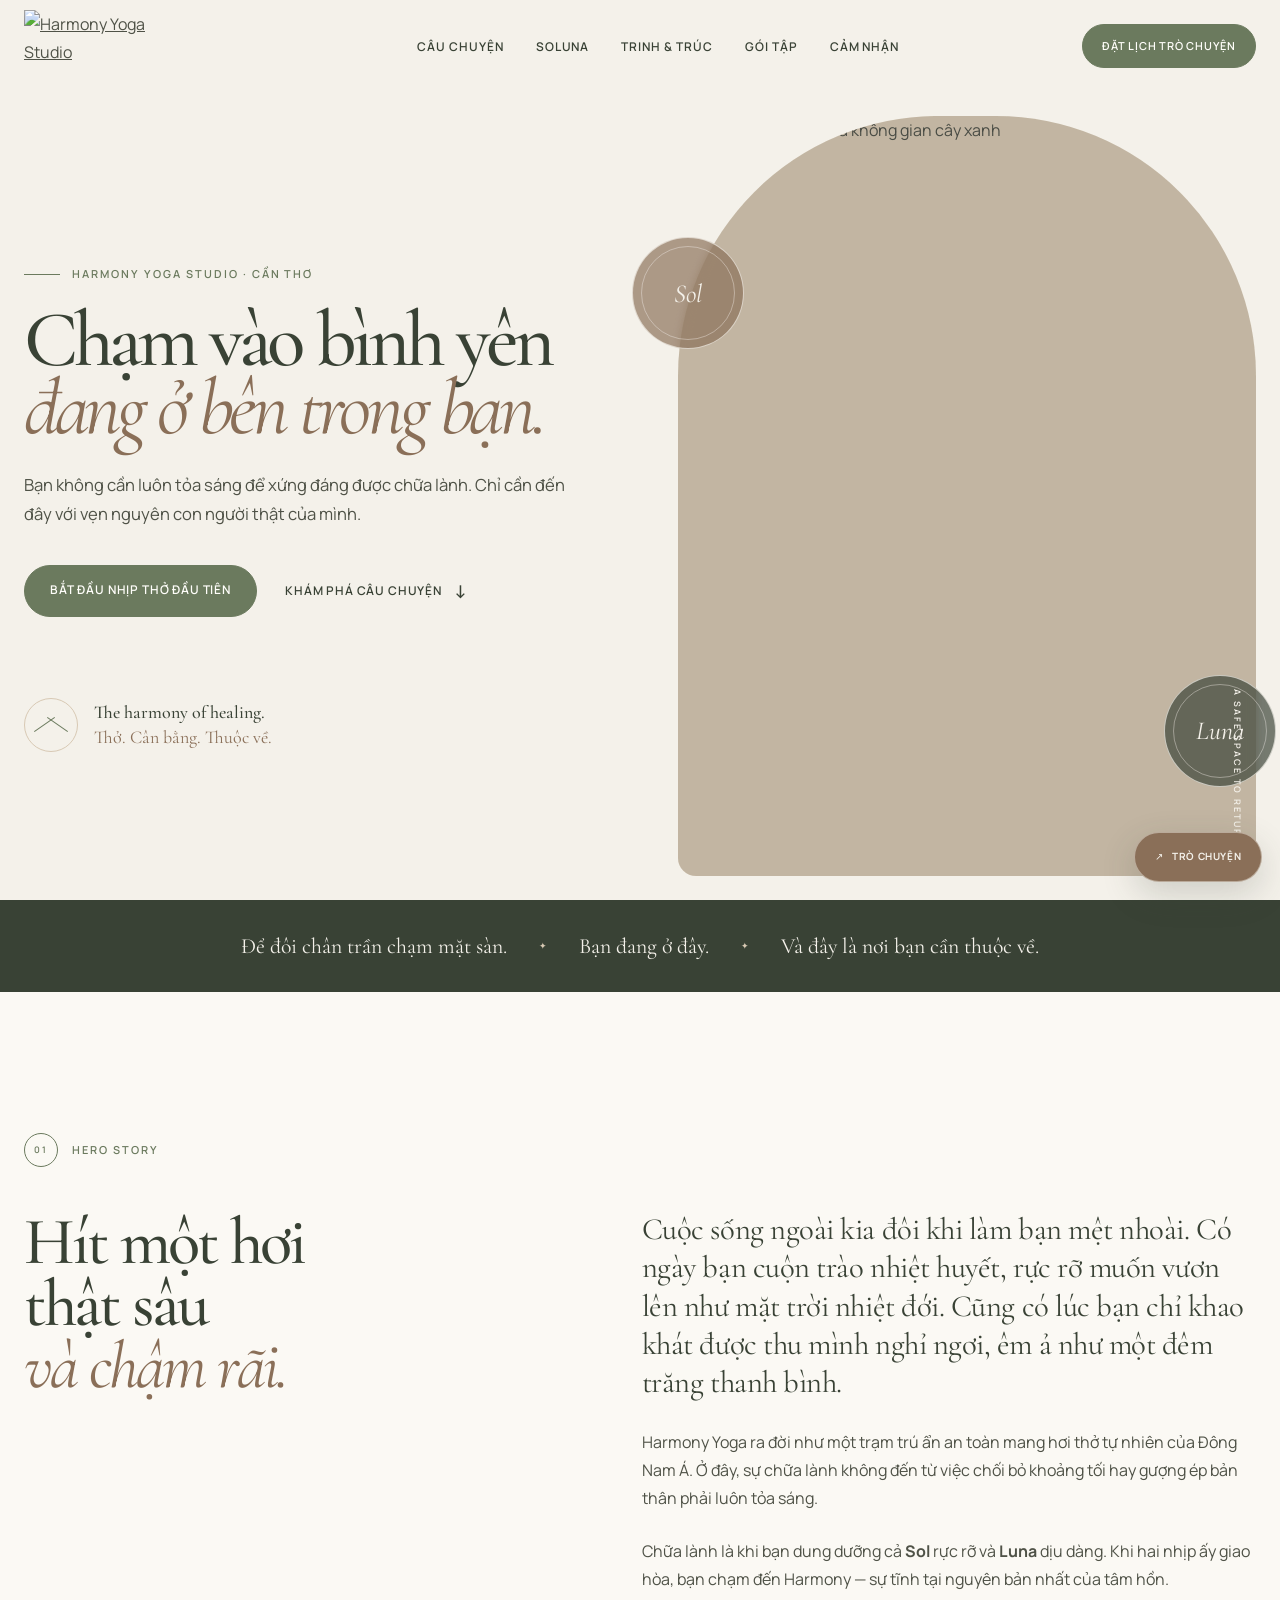
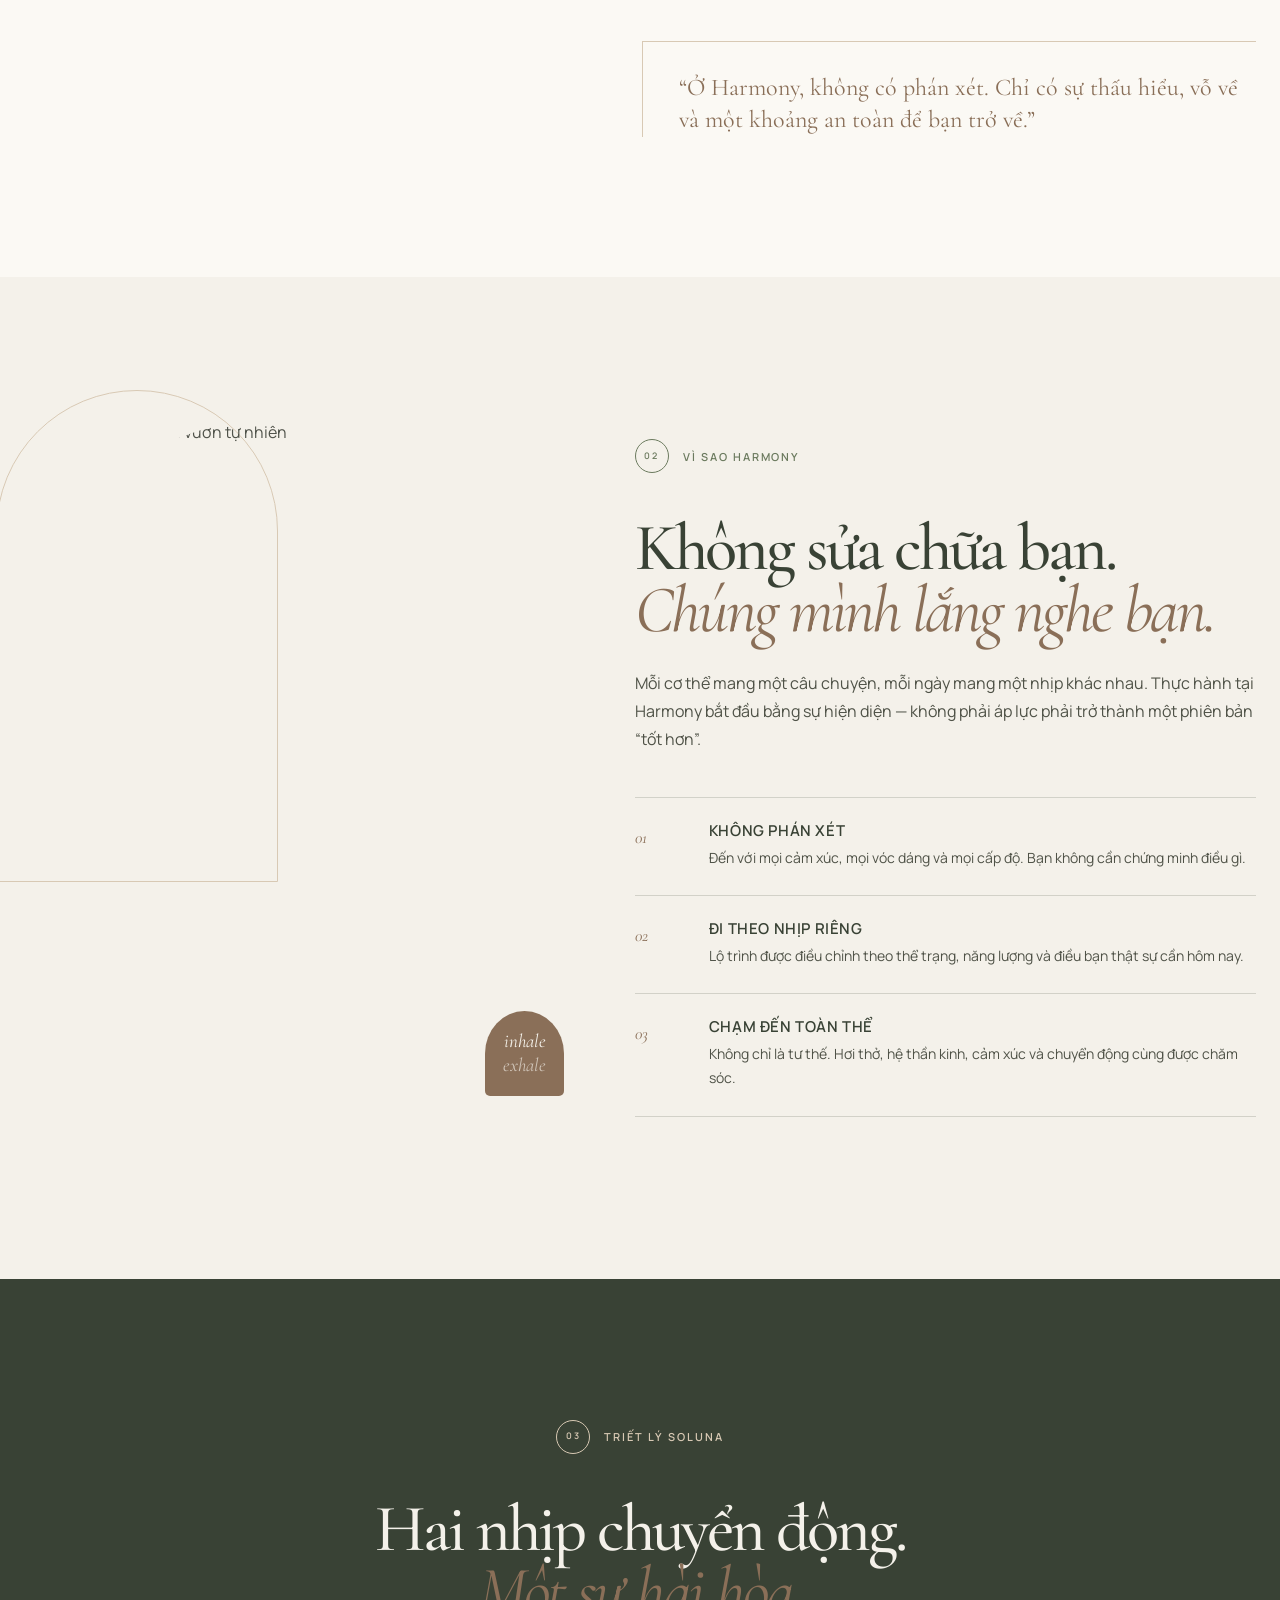
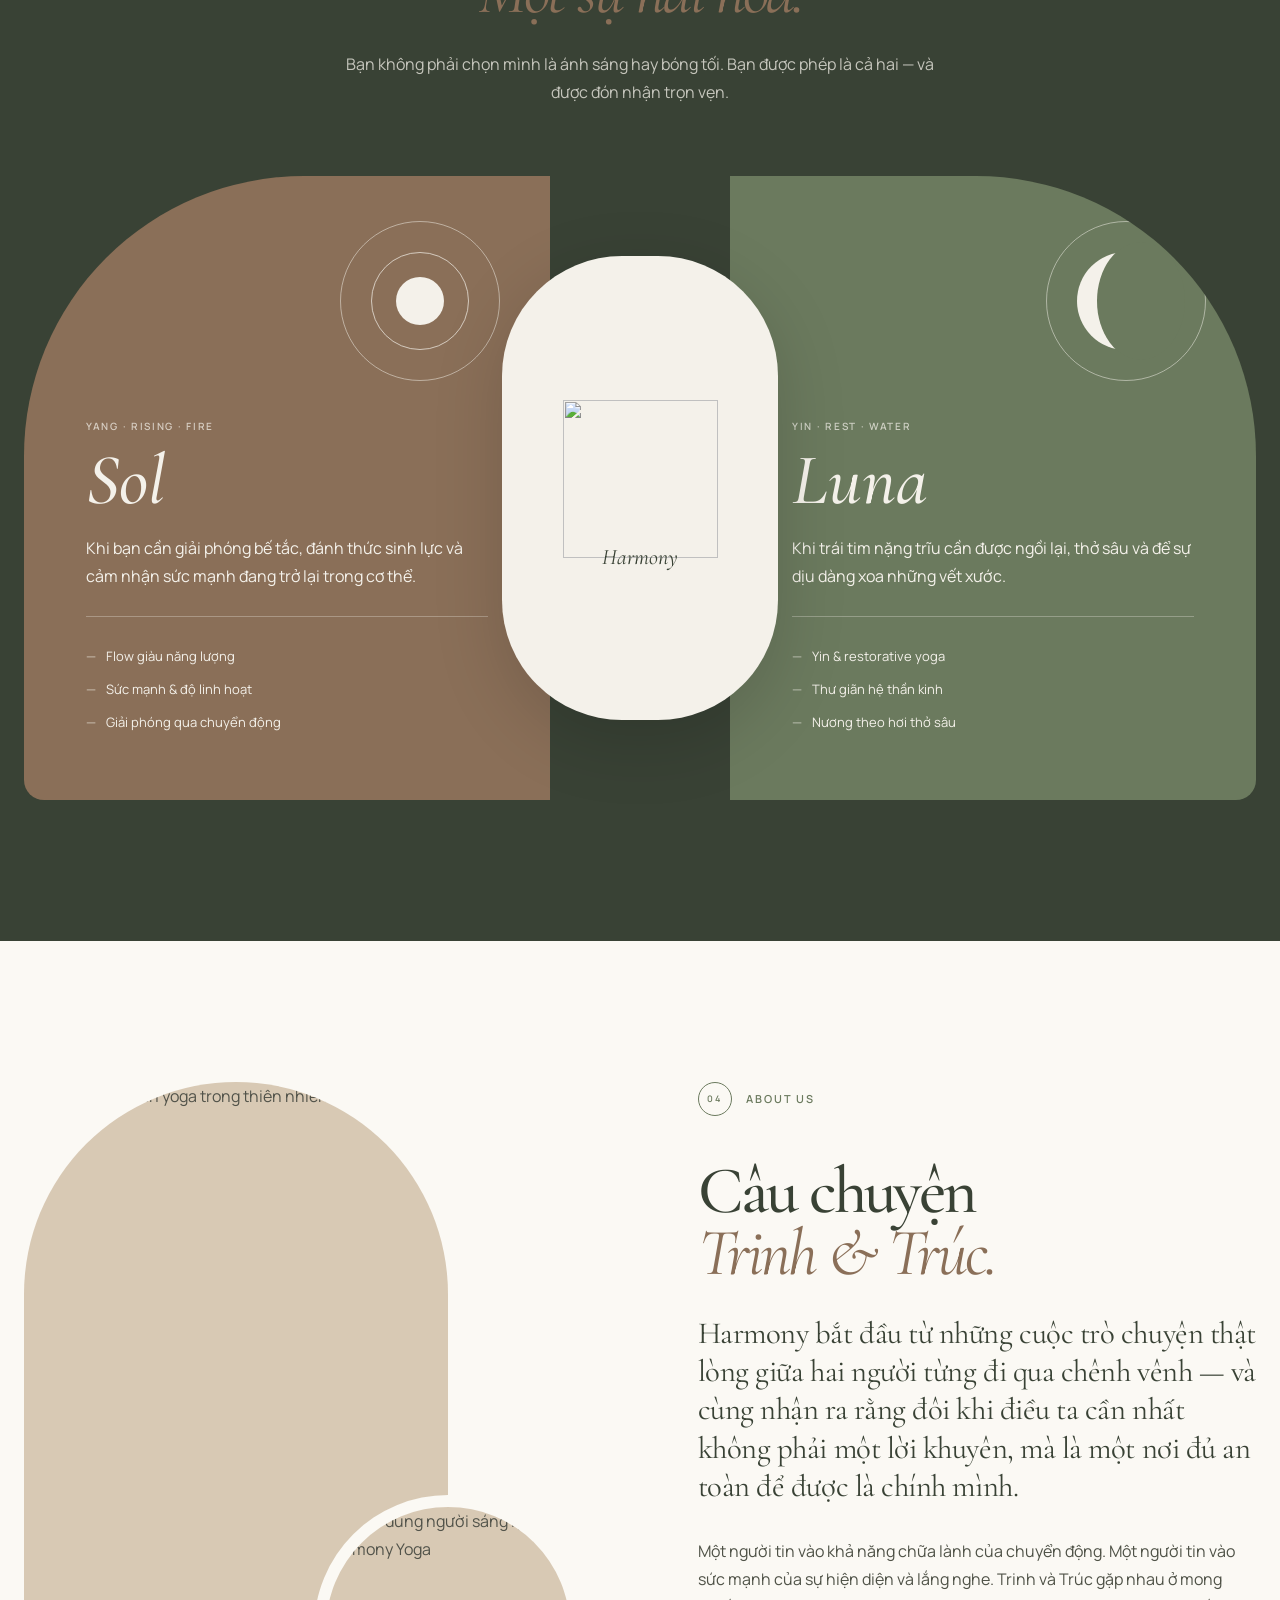
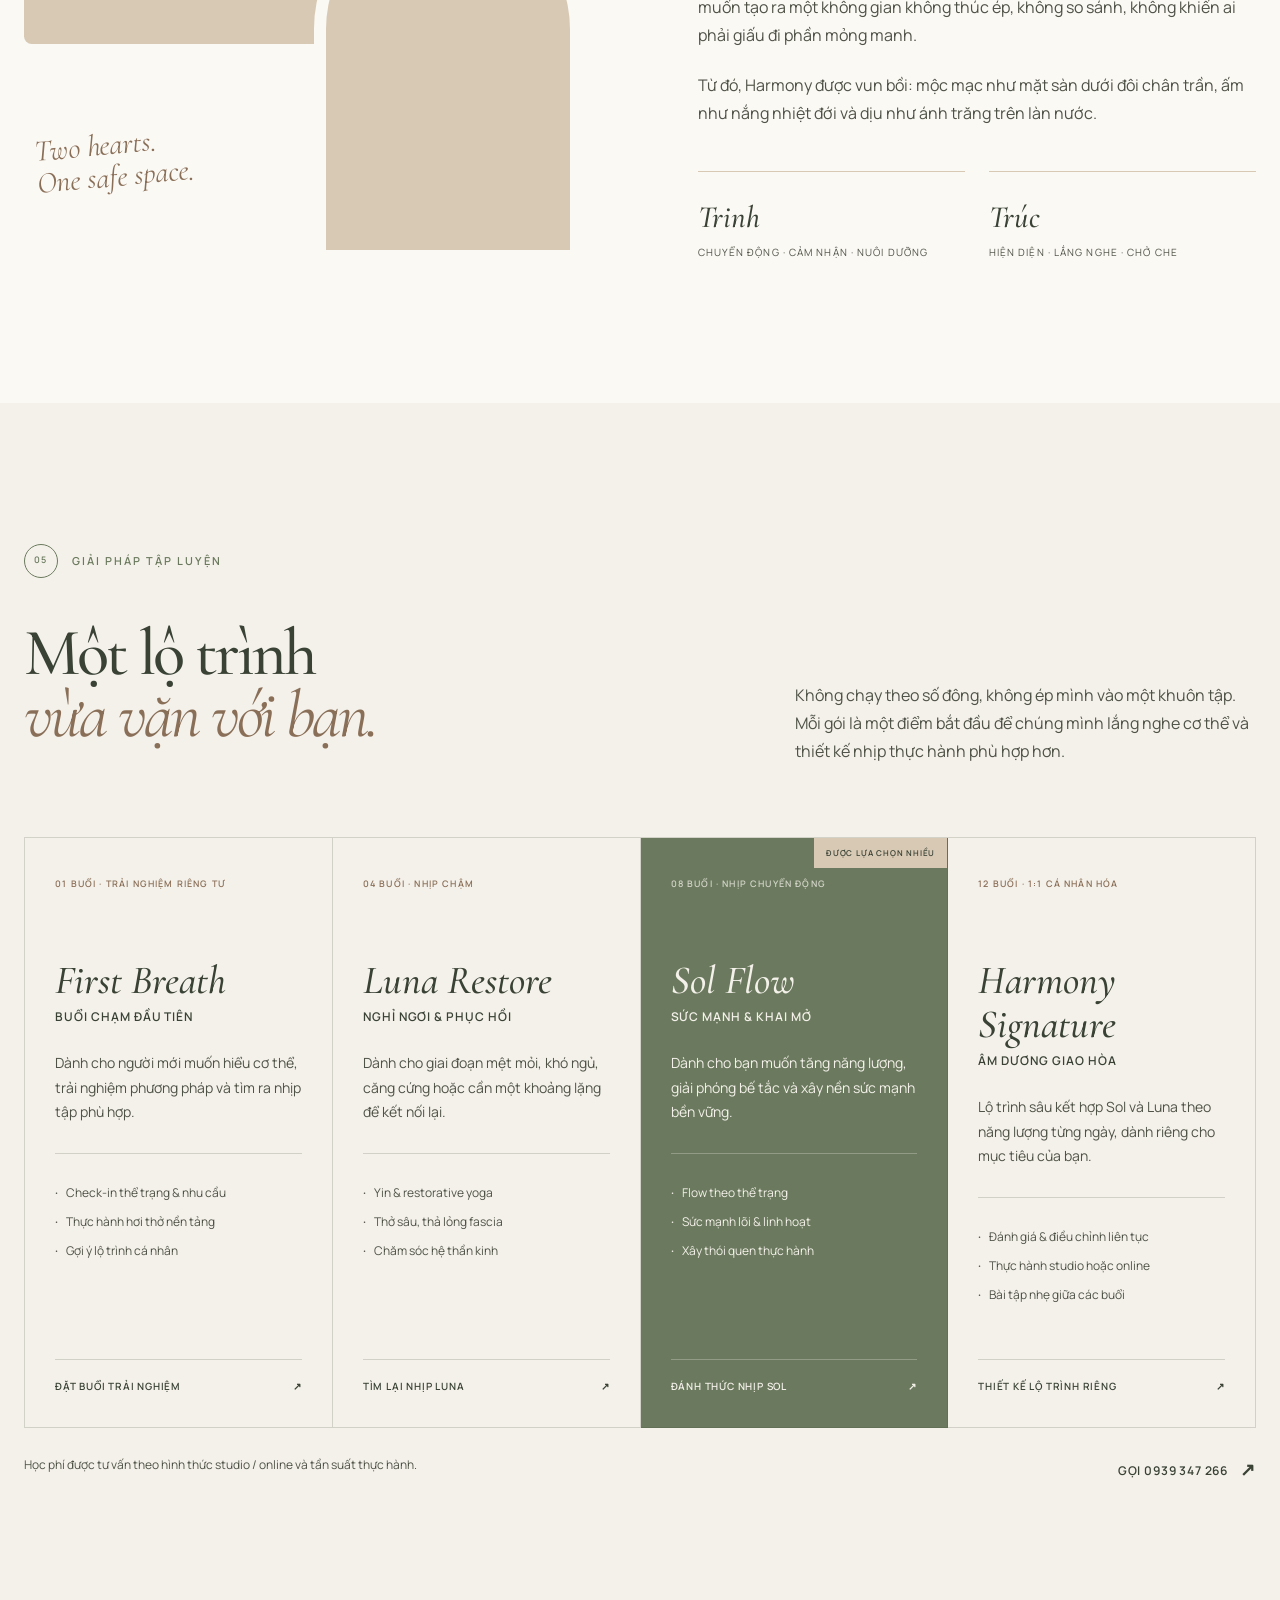
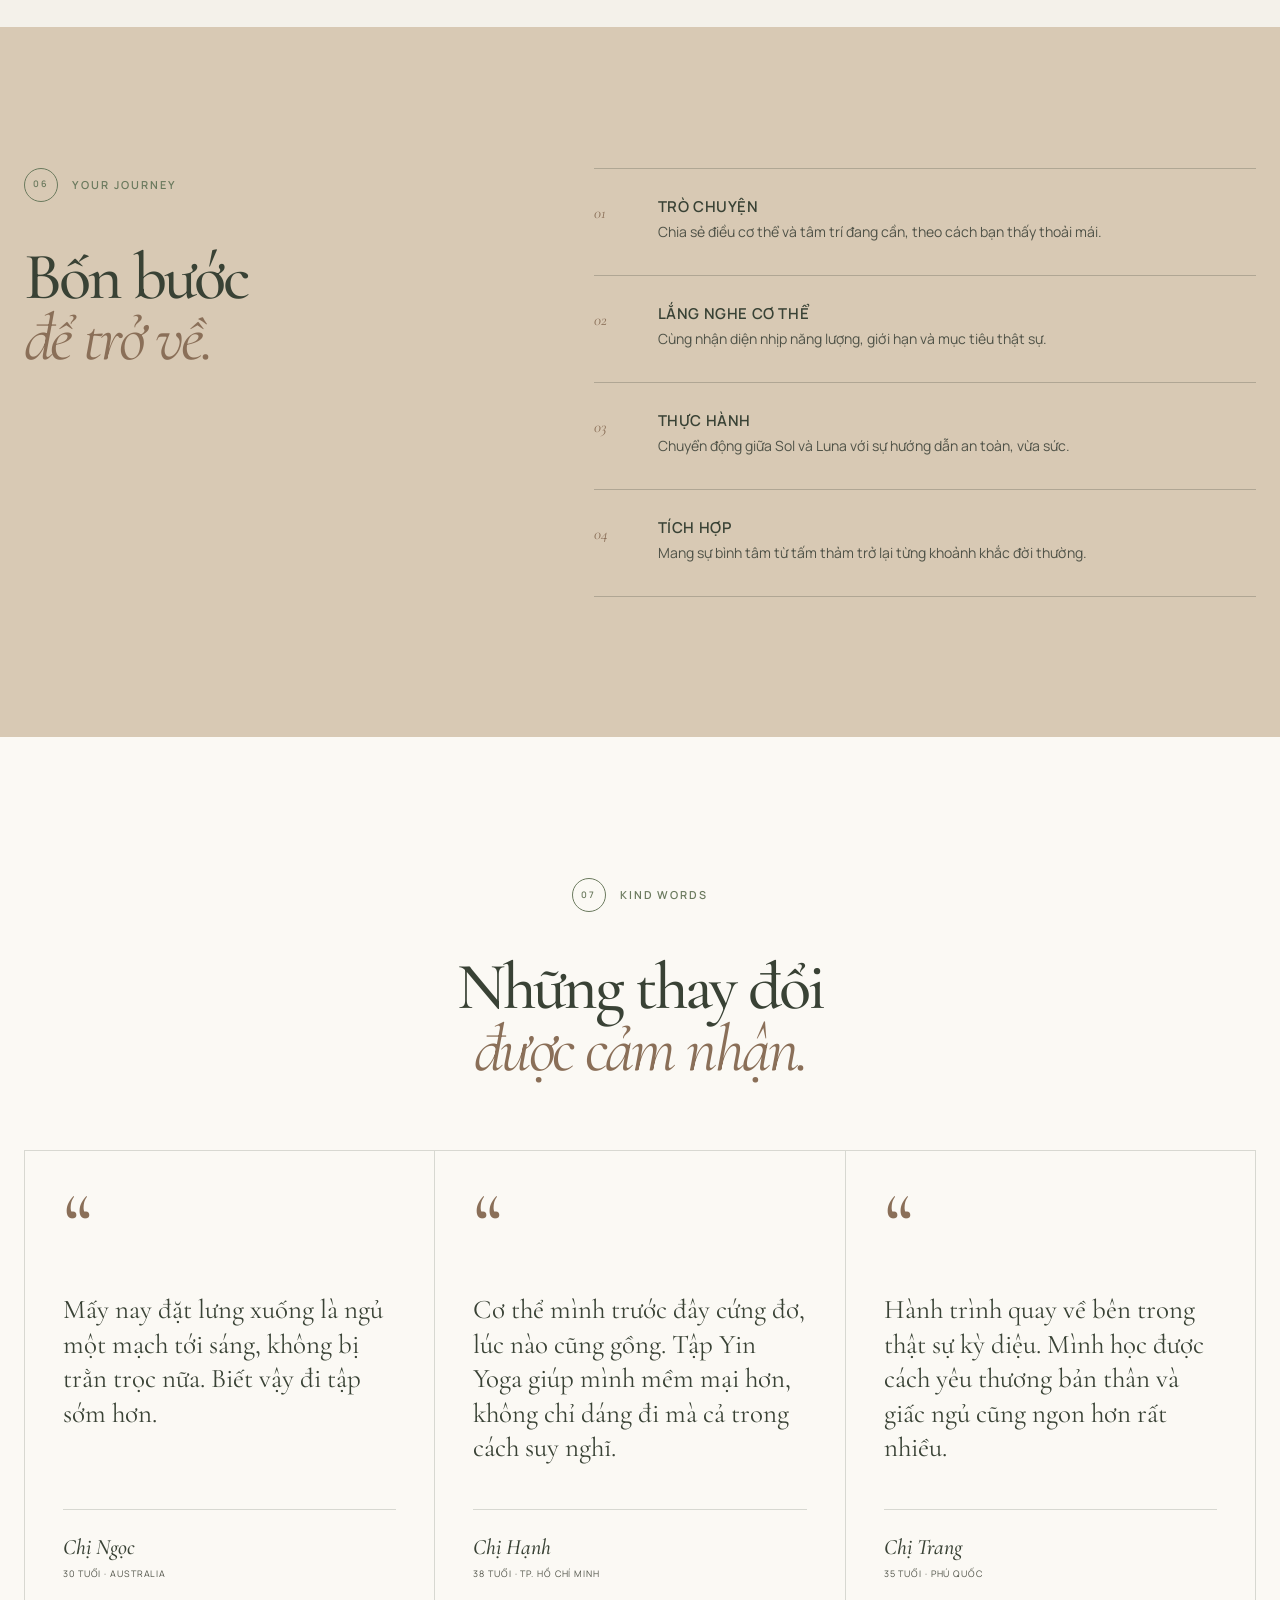
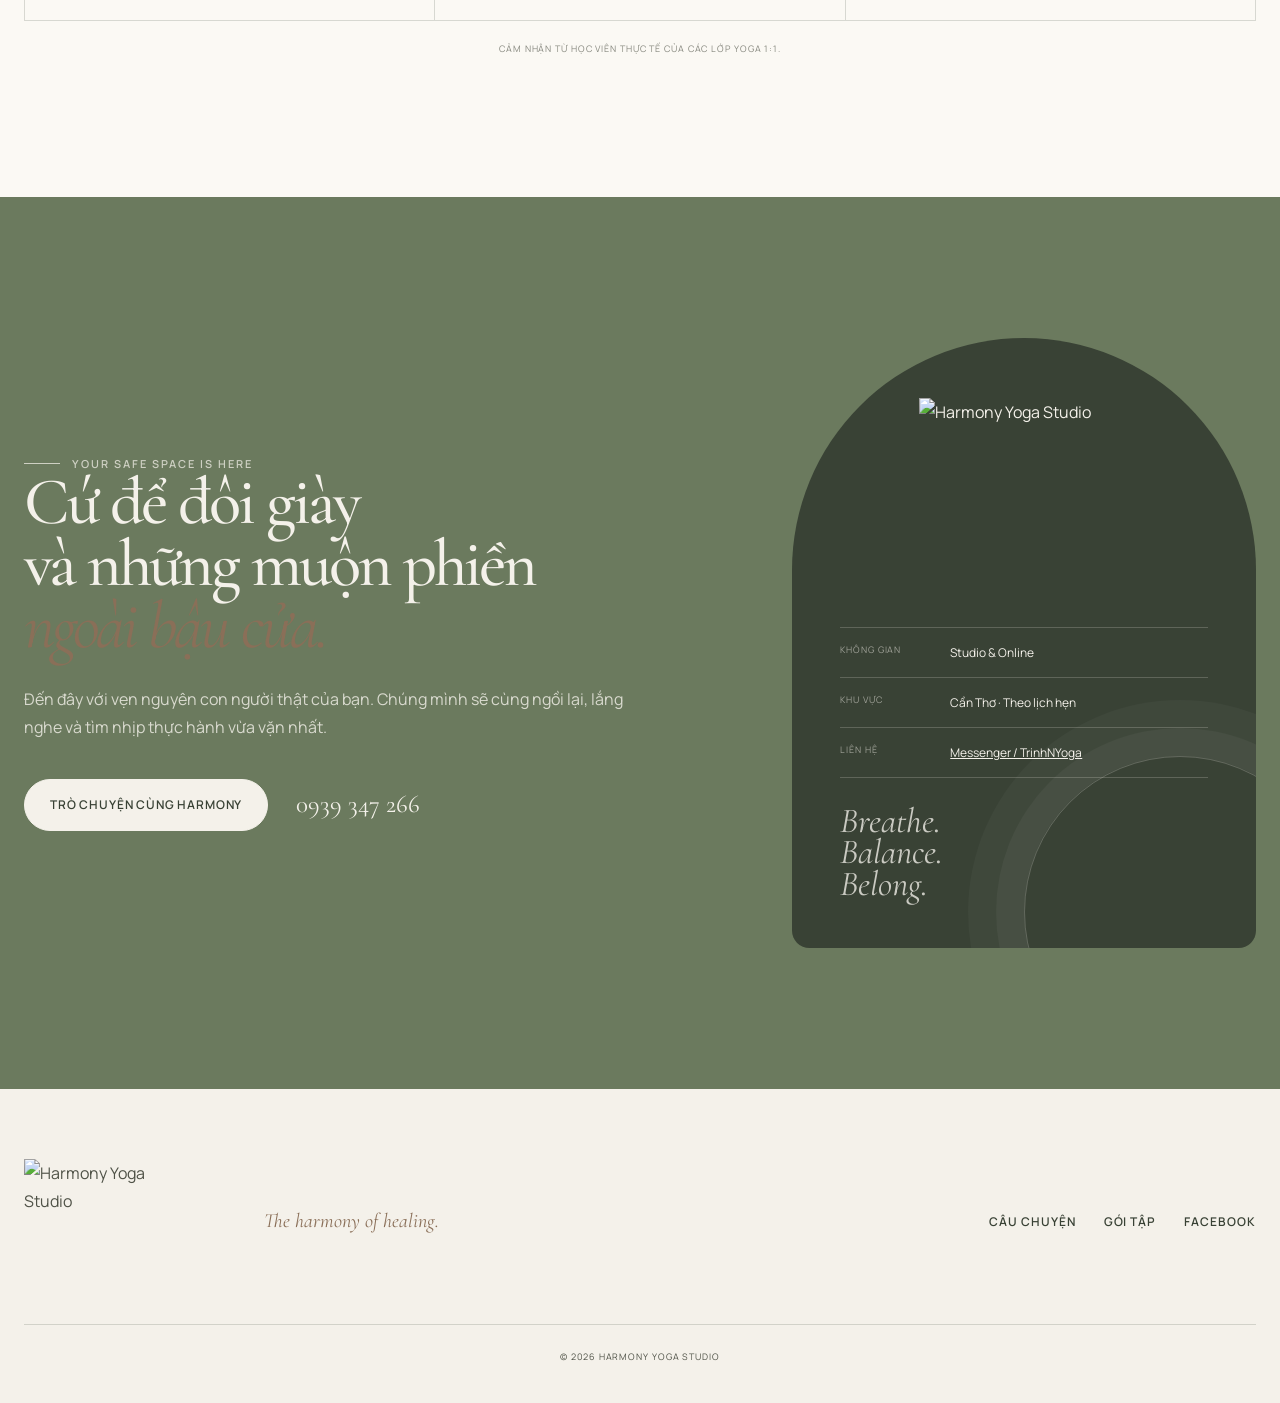
==== commit 2d33fe48: "Add Harmony Yoga Studio landing page" ====
--- a/index.html
+++ b/index.html
@@ -1,1760 +1,371 @@
 <!DOCTYPE html>
-<html lang="vi" class="scroll-smooth">
+<html lang="vi">
 <head>
-    <meta charset="UTF-8">
-    <meta name="viewport" content="width=device-width, initial-scale=1.0">
-    
-    <!-- SEO Meta Tags -->
-    <title>Trinh N Yoga - Khơi Gợi Tính Nữ & Chữa Lành Tự Nhiên</title>
-    <meta name="description" content="Hành trình Yin Yoga 1:1 Online giúp bạn tìm lại sự mềm mại, đánh thức năng lượng nữ tính và chữa lành tổn thương từ bên trong cùng Trinh N Yoga.">
-    <meta name="keywords" content="Yoga khơi gợi tính nữ, Yin Yoga chữa lành, Yoga 1 kèm 1 online, Trinh N Yoga, năng lượng nữ tính, giảm stress cho phụ nữ">
-    <meta name="author" content="Trinh N Yoga">
-    <meta name="robots" content="index, follow">
-    <link rel="canonical" href="https://trinhnyoga.com/">
-    
-    <!-- Favicon -->
-    <link rel="icon" type="image/png" href="https://raw.githubusercontent.com/bietdoitinhnhue/diemtrinh/refs/heads/main/Logo_Wide_TrinhNyoga.png">
-
-    <!-- Open Graph / Facebook -->
-    <meta property="og:type" content="website">
-    <meta property="og:url" content="https://trinhnyoga.com/">
-    <meta property="og:title" content="Trinh N Yoga - Đánh Thức Vẻ Đẹp & Sự Mềm Mại Bên Trong">
-    <meta property="og:description" content="Bạn có đang 'gồng' mình quá lâu? Hãy để Yin Yoga giúp bạn buông bỏ áp lực, tìm lại sự cân bằng Âm - Dương và nét quyến rũ tự nhiên.">
-    <meta property="og:image" content="https://raw.githubusercontent.com/bietdoitinhnhue/diemtrinh/refs/heads/main/Yoga_Trinh.png">
-
-    <!-- Twitter -->
-    <meta property="twitter:card" content="summary_large_image">
-    <meta property="twitter:url" content="https://trinhnyoga.com/">
-    <meta property="twitter:title" content="Trinh N Yoga - Khơi Gợi Tính Nữ">
-    <meta property="twitter:description" content="Hành trình trở về với sự mềm mại và tĩnh tại qua những nhịp thở sâu.">
-    <meta property="twitter:image" content="https://raw.githubusercontent.com/bietdoitinhnhue/diemtrinh/refs/heads/main/Yoga_Trinh.png">
-
-    <!-- Schema.org JSON-LD for AI SEO -->
-    <script type="application/ld+json">
-    {
-      "@context": "https://schema.org",
-      "@type": "OnlineBusiness",
-      "name": "Trinh N Yoga",
-      "image": "https://raw.githubusercontent.com/bietdoitinhnhue/diemtrinh/refs/heads/main/Logo_Wide_TrinhNyoga.png",
-      "@id": "https://trinhnyoga.com",
-      "url": "https://trinhnyoga.com",
-      "telephone": "0939347266",
-      "address": {
-        "@type": "PostalAddress",
-        "addressLocality": "TP. Can Tho",
-        "addressCountry": "VN"
-      },
-      "priceRange": "$$",
-      "description": "Dịch vụ Yoga 1:1 Online chuyên sâu về Khơi gợi tính nữ và Chữa lành cảm xúc.",
-      "sameAs": [
-        "https://www.facebook.com/TrinhNYoga",
-        "https://www.instagram.com/TrinhNYoga",
-        "https://www.tiktok.com/@trinhnyogajourney",
-        "https://www.youtube.com/@TrinhNYoga"
-      ]
-    }
-    </script>
-    
-    <!-- Google Fonts -->
-    <link rel="preconnect" href="https://fonts.googleapis.com">
-    <link rel="preconnect" href="https://fonts.gstatic.com" crossorigin>
-    <link href="https://fonts.googleapis.com/css2?family=Nunito:wght@300;400;600;700&family=Quicksand:wght@400;500;600;700&display=swap" rel="stylesheet">
-    
-    <!-- Tailwind CSS (CDN) -->
-    <script src="https://cdn.tailwindcss.com"></script>
-    
-    <!-- Tailwind Configuration -->
-    <script>
-        tailwind.config = {
-            theme: {
-                extend: {
-                    fontFamily: {
-                        heading: ['Quicksand', 'sans-serif'],
-                        body: ['Nunito', 'sans-serif'],
-                    },
-                    colors: {
-                        teal: {
-                            50: '#f0fdfa',
-                            100: '#ccfbf1',
-                            200: '#99f6e4',
-                            500: '#14b8a6',
-                            600: '#0d9488',
-                            700: '#0f766e',
-                            800: '#115e59',
-                            900: '#134e4a',
-                        }
-                    },
-                    animation: {
-                        'bounce-slow': 'bounce 3s infinite',
-                        'slide-in': 'slideIn 0.5s ease-out forwards',
-                        'fade-out': 'fadeOut 0.5s ease-in forwards',
-                        'fade-in': 'fadeIn 0.3s ease-out forwards',
-                        'zoom-in-out': 'zoomInOut 2s ease-in-out infinite',
-                    },
-                    keyframes: {
-                        slideIn: {
-                            '0%': { transform: 'translateX(-100%)', opacity: '0' },
-                            '100%': { transform: 'translateX(0)', opacity: '1' },
-                        },
-                        fadeOut: {
-                            '0%': { opacity: '1' },
-                            '100%': { opacity: '0' },
-                        },
-                        fadeIn: {
-                            '0%': { opacity: '0' },
-                            '100%': { opacity: '1' },
-                        },
-                        zoomInOut: {
-                            '0%, 100%': { transform: 'scale(1)' },
-                            '50%': { transform: 'scale(1.05)' },
-                        }
-                    }
-                }
-            }
-        }
-    </script>
-
-    <!-- Lucide Icons -->
-    <script src="https://unpkg.com/lucide@latest"></script>
-
-    <!-- Custom CSS -->
-    <style>
-        /* Custom Scrollbar */
-        ::-webkit-scrollbar { width: 6px; }
-        ::-webkit-scrollbar-track { background: #f1f5f9; }
-        ::-webkit-scrollbar-thumb { background: #99f6e4; border-radius: 4px; }
-        ::-webkit-scrollbar-thumb:hover { background: #5eead4; }
-        
-        .blob-shape { border-radius: 60% 40% 30% 70% / 60% 30% 70% 40%; }
-        
-        @keyframes subtle-shake {
-          0% { transform: translateX(0); }
-          25% { transform: translateX(2px); }
-          50% { transform: translateX(-2px); }
-          75% { transform: translateX(2px); }
-          100% { transform: translateX(0); }
-        }
-        .animate-shake:hover {
-          animation: subtle-shake 0.5s ease-in-out;
-        }
-
-        /* Loading Spinner */
-        .spinner {
-            border: 3px solid rgba(255,255,255,0.3);
-            border-radius: 50%;
-            border-top: 3px solid #fff;
-            width: 20px;
-            height: 20px;
-            -webkit-animation: spin 1s linear infinite; /* Safari */
-            animation: spin 1s linear infinite;
-        }
-        @keyframes spin {
-            0% { transform: rotate(0deg); }
-            100% { transform: rotate(360deg); }
-        }
-
-        /* Fake Notification Toast */
-        .toast-notification {
-            position: fixed;
-            bottom: 20px;
-            left: 20px;
-            z-index: 9999;
-            max-width: 320px;
-            background: white;
-            border-left: 4px solid #0d9488;
-            box-shadow: 0 10px 15px -3px rgba(0, 0, 0, 0.1), 0 4px 6px -2px rgba(0, 0, 0, 0.05);
-            border-radius: 0.5rem;
-            padding: 1rem;
-            display: flex;
-            align-items: center;
-            gap: 0.75rem;
-            transform: translateX(-150%); /* Hidden by default */
-            transition: transform 0.3s ease-in-out;
-        }
-        
-        .toast-notification.show {
-            transform: translateX(0);
-        }
-        
-        /* Mobile specific adjustments for Toast */
-        @media (max-width: 640px) {
-            .toast-notification {
-                left: 10px;
-                right: 10px;
-                bottom: 10px;
-                max-width: none;
-                width: auto;
-            }
-        }
-
-        /* FAQ Accordion Transitions */
-        details > summary {
-            list-style: none;
-        }
-        details > summary::-webkit-details-marker {
-            display: none;
-        }
-        details[open] summary ~ * {
-            animation: fadeIn 0.3s ease-in-out;
-        }
-        
-        /* Flag Icon Styles */
-        .flag-icon {
-            width: 24px;
-            height: auto;
-            display: inline-block;
-            vertical-align: middle;
-            border-radius: 2px;
-            box-shadow: 0 1px 2px rgba(0,0,0,0.1);
-        }
-    </style>
+  <meta charset="utf-8">
+  <meta name="viewport" content="width=device-width, initial-scale=1">
+  <meta name="theme-color" content="#6B7A5E">
+  <meta name="robots" content="index, follow">
+
+  <title>Harmony Yoga Studio | The harmony of healing</title>
+  <meta name="description" content="Harmony Yoga là không gian chữa lành an toàn tại Cần Thơ, nơi Sol và Luna giao hòa qua yoga, hơi thở và những lộ trình tập luyện được thiết kế theo nhịp riêng của bạn.">
+  <meta name="keywords" content="Harmony Yoga Studio, yoga chữa lành Cần Thơ, yoga 1 kèm 1, Yin Yoga, Soluna, yoga cho người mới">
+  <link rel="canonical" href="https://diemtrinh.vercel.app/harmony-yoga-studio">
+
+  <meta property="og:type" content="website">
+  <meta property="og:locale" content="vi_VN">
+  <meta property="og:title" content="Harmony Yoga Studio — The harmony of healing">
+  <meta property="og:description" content="Một trạm trú ẩn an toàn để bạn thở, chuyển động và trở về với sự hài hòa bên trong.">
+  <meta property="og:url" content="https://diemtrinh.vercel.app/harmony-yoga-studio">
+  <meta property="og:image" content="https://raw.githubusercontent.com/bietdoitinhnhue/diemtrinh/main/harmony-yoga-studio/assets/harmony-meditation.webp">
+  <meta name="twitter:card" content="summary_large_image">
+
+  <link rel="icon" href="assets/harmony-logo-positive.png" type="image/png">
+  <link rel="preconnect" href="https://fonts.googleapis.com">
+  <link rel="preconnect" href="https://fonts.gstatic.com" crossorigin>
+  <link href="https://fonts.googleapis.com/css2?family=Cormorant+Garamond:wght@400;500;600&family=Manrope:wght@400;500;600&display=swap" rel="stylesheet">
+  <link rel="stylesheet" href="styles.css">
+
+  <script type="application/ld+json">
+  {
+    "@context": "https://schema.org",
+    "@type": "HealthClub",
+    "name": "Harmony Yoga Studio",
+    "description": "Không gian yoga và chữa lành theo tinh thần Soluna, kết hợp nhịp chuyển động giàu năng lượng và thực hành phục hồi dịu dàng.",
+    "url": "https://diemtrinh.vercel.app/harmony-yoga-studio",
+    "telephone": "+84939347266",
+    "image": "https://raw.githubusercontent.com/bietdoitinhnhue/diemtrinh/main/harmony-yoga-studio/assets/harmony-meditation.webp",
+    "address": {
+      "@type": "PostalAddress",
+      "addressLocality": "Cần Thơ",
+      "addressCountry": "VN"
+    },
+    "sameAs": ["https://www.facebook.com/TrinhNYoga"]
+  }
+  </script>
 </head>
-<body class="font-body text-slate-600 bg-[#fbfbf9] selection:bg-teal-100 selection:text-teal-800 overflow-x-hidden w-full">
-
-    <!-- HEADER -->
-    <header id="main-header" class="fixed top-0 left-0 right-0 z-50 transition-all duration-300 w-full py-3 md:py-4 bg-transparent">
-        <div class="container mx-auto px-4 md:px-6 flex justify-between items-center">
-            <!-- Logo -->
-            <a href="#" class="flex items-center gap-2 group z-50">
-                <div class="h-12 md:h-16 overflow-hidden flex items-center">
-                   <img src="https://raw.githubusercontent.com/bietdoitinhnhue/diemtrinh/refs/heads/main/Logo_Wide_TrinhNyoga.png" alt="Trinh N Yoga Logo" class="h-full object-contain" />
-                </div>
-            </a>
-
-            <!-- Desktop Nav -->
-            <nav class="hidden lg:flex items-center gap-6 xl:gap-8">
-                <a href="#home" class="text-slate-600 hover:text-teal-600 font-bold text-sm uppercase tracking-wide transition-colors whitespace-nowrap" data-i18n="nav_home">Trang Chủ</a>
-                <a href="#process" class="text-slate-600 hover:text-teal-600 font-bold text-sm uppercase tracking-wide transition-colors whitespace-nowrap" data-i18n="nav_process">Lộ Trình</a>
-                <a href="#offers" class="text-slate-600 hover:text-teal-600 font-bold text-sm uppercase tracking-wide transition-colors whitespace-nowrap" data-i18n="nav_pricing">Bảng Giá</a>
-                <a href="#testimonials" class="text-slate-600 hover:text-teal-600 font-bold text-sm uppercase tracking-wide transition-colors whitespace-nowrap" data-i18n="nav_testimonials">Học Viên</a>
-                <a href="#faq" class="text-slate-600 hover:text-teal-600 font-bold text-sm uppercase tracking-wide transition-colors whitespace-nowrap" data-i18n="nav_faq">Hỏi Đáp</a>
-                
-                <!-- Language Switcher Desktop (Flags) -->
-                <div class="flex items-center gap-2 border border-slate-200 rounded-full px-3 py-1 bg-white/50 backdrop-blur-sm">
-                    <button id="lang-vi-desktop" class="hover:opacity-80 transition-all transform hover:scale-110" title="Tiếng Việt">
-                        <img src="https://flagcdn.com/w40/vn.png" alt="Tiếng Việt" class="flag-icon" id="flag-icon-desktop">
-                    </button>
-                    <span class="text-slate-400 font-light">|</span>
-                    <button id="lang-en-desktop" class="hover:opacity-80 transition-all transform hover:scale-110" title="English">
-                        <img src="https://flagcdn.com/w40/gb.png" alt="English" class="flag-icon" id="flag-icon-desktop-en">
-                    </button>
-                </div>
-
-                <a href="https://m.me/TrinhNYoga" target="_blank" rel="noreferrer" class="bg-teal-600 text-white px-5 py-2.5 rounded-full text-sm font-bold hover:bg-teal-700 transition-all shadow-lg shadow-teal-200 flex items-center gap-2 whitespace-nowrap">
-                    <i data-lucide="heart" class="w-4 h-4"></i> <span data-i18n="nav_consult">Tư vấn ngay</span>
-                </a>
-            </nav>
-
-            <!-- Mobile Menu Button -->
-            <div class="flex items-center gap-3 lg:hidden">
-                <!-- Language Switcher Mobile (Flags) -->
-                <div class="flex items-center gap-2 border border-slate-200 rounded-full px-2 py-1 bg-white/50 backdrop-blur-sm">
-                    <button id="lang-vi-mobile" class="hover:opacity-80 transition-opacity" title="Tiếng Việt">
-                        <img src="https://flagcdn.com/w40/vn.png" alt="Tiếng Việt" class="flag-icon" id="flag-icon-mobile-vi">
-                    </button>
-                    <span class="text-slate-400 font-light">|</span>
-                    <button id="lang-en-mobile" class="hover:opacity-80 transition-opacity" title="English">
-                        <img src="https://flagcdn.com/w40/gb.png" alt="English" class="flag-icon" id="flag-icon-mobile-en">
-                    </button>
-                </div>
-                <button id="mobile-menu-btn" class="text-slate-600 p-2 z-50 focus:outline-none" aria-label="Toggle menu">
-                    <i data-lucide="menu" class="w-7 h-7" id="menu-icon"></i>
-                </button>
-            </div>
-        </div>
-
-        <!-- Mobile Menu Overlay -->
-        <div id="mobile-menu" class="fixed inset-0 bg-white z-40 flex flex-col items-center justify-center gap-6 transition-transform duration-300 lg:hidden translate-x-full">
-            <a href="#home" class="mobile-link text-xl font-bold text-slate-700 py-2 w-full text-center hover:bg-slate-50" data-i18n="nav_home">Trang Chủ</a>
-            <a href="#process" class="mobile-link text-xl font-bold text-slate-700 py-2 w-full text-center hover:bg-slate-50" data-i18n="nav_process">Lộ Trình</a>
-            <a href="#offers" class="mobile-link text-xl font-bold text-slate-700 py-2 w-full text-center hover:bg-slate-50" data-i18n="nav_pricing">Bảng Giá</a>
-            <a href="#testimonials" class="mobile-link text-xl font-bold text-slate-700 py-2 w-full text-center hover:bg-slate-50" data-i18n="nav_testimonials">Học Viên</a>
-            <a href="#faq" class="mobile-link text-xl font-bold text-slate-700 py-2 w-full text-center hover:bg-slate-50" data-i18n="nav_faq">Hỏi Đáp</a>
-            <a href="https://m.me/TrinhNYoga" class="mobile-link mt-4 bg-teal-600 text-white px-8 py-3 rounded-full text-lg font-bold shadow-xl" data-i18n="mobile_chat">
-                Chat Zalo/Mess
-            </a>
-        </div>
-    </header>
-
-    <!-- STORYTELLING SECTION -->
-    <section class="pt-28 pb-12 md:pt-36 md:pb-20 bg-gradient-to-b from-teal-50/50 to-white">
-        <div class="container mx-auto px-4 md:px-6">
-            <div class="max-w-3xl mx-auto text-center space-y-6 animate-fade-in">
-                <div class="inline-block p-4 rounded-full bg-white shadow-md mb-2 border border-teal-100">
-                    <i data-lucide="quote" class="w-6 h-6 md:w-8 md:h-8 text-teal-500 fill-teal-100"></i>
-                </div>
-                <h2 class="font-heading text-2xl md:text-4xl font-bold text-slate-800 leading-tight">
-                    "<span data-i18n="story_quote_1">Có bao giờ bạn tự hỏi,</span> <br class="hidden md:block"/> <span data-i18n="story_quote_2">lần cuối mình thức dậy mà</span> <span class="text-teal-600 relative inline-block"><span data-i18n="story_quote_highlight">không đau mỏi</span><svg class="absolute w-full h-2 bottom-0 left-0 text-teal-200 -z-10 opacity-60" viewBox="0 0 100 10" preserveAspectRatio="none"><path d="M0 5 Q 50 10 100 5" stroke="currentColor" strokeWidth="8" fill="none" /></svg></span> <span data-i18n="story_quote_3">là khi nào?</span>"
-                </h2>
-                <p class="text-slate-600 text-lg md:text-xl leading-relaxed font-light italic px-4" data-i18n="story_desc">
-                    Những áp lực vô hình khiến bạn mang nhiều năng lượng Dương (Yang) - luôn phải "gồng" mình, đánh mất đi sự tĩnh tại. <br/><br/>
-                    Đã đến lúc tìm về năng lượng Âm (Yin), thả lỏng mô liên kết (fascia), để tính nữ được tuôn chảy và chữa lành mọi tổn thương từ sâu bên trong.
-                </p>
-                <div class="w-16 h-1.5 bg-teal-500 mx-auto rounded-full mt-8 opacity-40"></div>
-            </div>
-        </div>
-    </section>
-
-    <!-- HERO SECTION (ABOUT INSTRUCTOR) -->
-    <section id="home" class="relative pt-8 pb-16 md:pt-12 md:pb-32 overflow-hidden bg-[#fbfbf9]">
-        <!-- Background Blobs -->
-        <div class="absolute top-[-10%] right-[-10%] w-[300px] h-[300px] md:w-[500px] md:h-[500px] bg-teal-200/20 rounded-full blur-[60px] md:blur-[80px]"></div>
-        <div class="absolute bottom-10 left-[-10%] w-[250px] h-[250px] md:w-[400px] md:h-[400px] bg-amber-100/40 rounded-full blur-[60px] md:blur-[80px]"></div>
-
-        <div class="container mx-auto px-4 md:px-6 relative z-10">
-            <div class="flex flex-col md:flex-row items-center gap-12 md:gap-20">
-                
-                <!-- Image Side (Left) -->
-                <div class="w-full md:w-1/2 relative mt-6 md:mt-0 px-4 md:px-0 flex justify-center">
-                    <div class="relative w-full max-w-[380px] md:max-w-[420px]">
-                        <!-- Decorative Frame 1 (Solid color) -->
-                        <div class="absolute top-5 -right-5 w-full h-full bg-teal-100 rounded-[2.5rem] -z-10"></div>
-                        <!-- Decorative Frame 2 (Border) -->
-                        <div class="absolute -bottom-5 -left-5 w-full h-full border-2 border-teal-500 rounded-[2.5rem] -z-10 opacity-60"></div>
-
-                        <!-- Main Image Frame -->
-                        <div class="relative rounded-[2rem] overflow-hidden shadow-2xl border-4 border-white">
-                            <img 
-                                src="https://raw.githubusercontent.com/bietdoitinhnhue/diemtrinh/refs/heads/main/Yoga_Trinh.png" 
-                                alt="Trinh N Yoga Instructor" 
-                                class="w-full h-[450px] md:h-[520px] object-cover hover:scale-105 transition-transform duration-700"
-                            />
-                        </div>
-
-                        <!-- Floating Info Badge -->
-                        <div class="absolute top-8 -right-10 bg-white/95 backdrop-blur p-4 rounded-xl shadow-lg border-l-4 border-teal-500 z-20 animate-bounce-slow hidden md:block">
-                            <div class="flex items-center gap-3">
-                                <div class="bg-teal-50 p-2 rounded-full">
-                                    <i data-lucide="flower" class="w-6 h-6 text-teal-600"></i>
-                                </div>
-                                <div>
-                                    <p class="font-heading font-bold text-slate-800 text-lg">Trinh N Yoga</p>
-                                    <p class="text-xs text-slate-500 font-medium" data-i18n="hero_coach_title">HLV Yoga 1:1 Online</p>
-                                </div>
-                            </div>
-                        </div>
-                    </div>
-                </div>
-
-                <!-- Text Side (Right) -->
-                <div class="w-full md:w-1/2 space-y-6 text-center md:text-left">
-                    <span class="inline-block px-4 py-1.5 bg-white border border-teal-100 rounded-full text-teal-700 text-xs md:text-sm font-bold tracking-wider uppercase mb-2 shadow-sm" data-i18n="about_badge">
-                        Về người hướng dẫn
-                    </span>
-                    
-                    <h1 class="font-heading text-3xl sm:text-4xl md:text-5xl font-bold text-slate-800 leading-tight" data-i18n="about_title">
-                        Chào bạn, Trinh đây.
-                    </h1>
-                    
-                    <div class="text-base md:text-lg text-slate-500 md:pr-10 leading-relaxed font-medium space-y-4 text-justify">
-                        <p data-i18n="about_p1">Có lẽ bạn sẽ nhìn thấy chính mình trong câu chuyện này.</p>
-                        <p data-i18n="about_p2">Trước đây, Trinh từng tin rằng muốn thành công, phụ nữ phải mạnh mẽ như đàn ông. Trinh đã sống những ngày luôn "chiến đấu", làm việc không ngơi nghỉ và xem sự kiệt sức là thước đo của nỗ lực.</p>
-                        <p data-i18n="about_p3">Cho đến khi cơ thể lên tiếng. Những cơn đau vai gáy dai dẳng, những đêm mất ngủ và cảm giác trống rỗng bên trong đã buộc Trinh phải dừng lại. Trinh nhận ra: Mình đã bỏ rơi bản thân quá lâu.</p>
-                        <p data-i18n="about_p4">Trinh tìm đến Yoga không phải để uốn dẻo, mà để học cách THỞ và BUÔNG. Trong tĩnh tại của Yin Yoga, Trinh cho phép mình được yếu đuối, thả lỏng mô liên kết, giải tỏa những căng thẳng chất chứa. Trinh hiểu rằng, sức mạnh thật sự của phụ nữ không nằm ở việc gồng gánh, mà là khả năng mềm mại như Nước, biết quay về vỗ về chính mình.</p>
-                        <p data-i18n="about_p5">Đó là lý do Trinh N Yoga ra đời.</p>
-                        <p data-i18n="about_p6">Trinh ở đây để cùng bạn gỡ bỏ lớp áo giáp nặng nề, cân bằng lại Âm - Dương, đánh thức năng lượng dịu dàng đã ngủ quên.</p>
-                        <p data-i18n="about_p7">Nếu bạn đã mệt vì phải "gồng", hãy để Trinh nắm tay bạn đi về phía sự Bình an.</p>
-                        <p class="font-bold text-teal-700 italic mt-2" data-i18n="about_sign">Thương mến, Trinh.</p>
-                    </div>
-                </div>
-
-            </div>
-        </div>
-    </section>
-
-    <!-- NEW SECTION: TARGET AUDIENCE (Dành Cho Ai) -->
-    <section id="audience" class="py-16 md:py-24 bg-white border-t border-slate-100">
-        <div class="container mx-auto px-4 md:px-6">
-            <div class="text-center mb-10 md:mb-16">
-                <span class="text-teal-600 font-bold uppercase tracking-widest text-xs md:text-sm" data-i18n="audience_subtitle">Phụ Nữ Cần Được Yêu Thương</span>
-                <h2 class="font-heading text-3xl md:text-4xl font-bold text-slate-800 mt-2" data-i18n="audience_title">Bạn Là Ai Trong Câu Chuyện Này?</h2>
-                <p class="text-slate-500 mt-4 max-w-2xl mx-auto text-sm md:text-base" data-i18n="audience_desc">Chúng ta đều có những nỗi niềm riêng, nhưng chung một khao khát được chữa lành.</p>
-            </div>
-
-            <div class="grid grid-cols-1 md:grid-cols-2 lg:grid-cols-4 gap-6">
-                <!-- Card 1 -->
-                <div class="bg-slate-50 p-6 rounded-2xl border border-slate-100 hover:shadow-lg transition-all group">
-                    <div class="bg-white w-14 h-14 rounded-full flex items-center justify-center mb-4 shadow-sm group-hover:scale-110 transition-transform">
-                        <i data-lucide="shield" class="w-7 h-7 text-teal-600"></i>
-                    </div>
-                    <h3 class="font-heading text-xl font-bold text-slate-800 mb-2" data-i18n="audience_1_title">Người Phụ Nữ "Gồng"</h3>
-                    <p class="text-slate-500 text-sm leading-relaxed" data-i18n="audience_1_desc">
-                        Luôn tỏ ra mạnh mẽ, gánh vác mọi việc. Cần học cách buông bỏ kiểm soát để tìm lại sự nhẹ nhàng.
-                    </p>
-                </div>
-
-                <!-- Card 2 -->
-                <div class="bg-slate-50 p-6 rounded-2xl border border-slate-100 hover:shadow-lg transition-all group">
-                    <div class="bg-white w-14 h-14 rounded-full flex items-center justify-center mb-4 shadow-sm group-hover:scale-110 transition-transform">
-                        <i data-lucide="frown" class="w-7 h-7 text-rose-500"></i>
-                    </div>
-                    <h3 class="font-heading text-xl font-bold text-slate-800 mb-2" data-i18n="audience_2_title">Người Mất Kết Nối</h3>
-                    <p class="text-slate-500 text-sm leading-relaxed" data-i18n="audience_2_desc">
-                        Cảm thấy xa lạ với chính cơ thể mình, không còn cảm nhận được vẻ đẹp nữ tính vốn có.
-                    </p>
-                </div>
-
-                <!-- Card 3 -->
-                <div class="bg-slate-50 p-6 rounded-2xl border border-slate-100 hover:shadow-lg transition-all group">
-                    <div class="bg-white w-14 h-14 rounded-full flex items-center justify-center mb-4 shadow-sm group-hover:scale-110 transition-transform">
-                        <i data-lucide="zap-off" class="w-7 h-7 text-purple-500"></i>
-                    </div>
-                    <h3 class="font-heading text-xl font-bold text-slate-800 mb-2" data-i18n="audience_3_title">Người Khô Khan</h3>
-                    <p class="text-slate-500 text-sm leading-relaxed" data-i18n="audience_3_desc">
-                        Cảm xúc chai sạn, dễ nóng giận, khó mở lòng. Cần dòng chảy Yoga để làm mềm tâm trí.
-                    </p>
-                </div>
-
-                <!-- Card 4 -->
-                <div class="bg-slate-50 p-6 rounded-2xl border border-slate-100 hover:shadow-lg transition-all group">
-                    <div class="bg-white w-14 h-14 rounded-full flex items-center justify-center mb-4 shadow-sm group-hover:scale-110 transition-transform">
-                        <i data-lucide="heart-crack" class="w-7 h-7 text-amber-500"></i>
-                    </div>
-                    <h3 class="font-heading text-xl font-bold text-slate-800 mb-2" data-i18n="audience_4_title">Người Mang Tổn Thương</h3>
-                    <p class="text-slate-500 text-sm leading-relaxed" data-i18n="audience_4_desc">
-                        Giữ những nỗi đau thầm kín trong lòng. Cần một không gian an toàn để được vỗ về và giải tỏa.
-                    </p>
-                </div>
-            </div>
-        </div>
-    </section>
-
-    <!-- PAIN POINT SECTION (NEW - Storytelling Style) -->
-    <section id="pain-points" class="py-16 md:py-24 bg-gradient-to-b from-white to-teal-50">
-        <div class="container mx-auto px-4 md:px-6">
-            <div class="max-w-4xl mx-auto text-center animate-fade-in">
-                <span class="text-rose-500 font-bold uppercase tracking-widest text-xs md:text-sm mb-4 block" data-i18n="pain_subtitle">Thấu Hiểu Bản Thân</span>
-                <h2 class="font-heading text-3xl md:text-5xl font-bold text-slate-800 mb-8 leading-tight" data-i18n="pain_title">
-                    Có phải bạn đang thành công bên ngoài,<br/> <span class="text-teal-600">nhưng kiệt sức bên trong?</span>
-                </h2>
-                
-                <div class="bg-white p-8 md:p-12 rounded-3xl shadow-xl border-t-4 border-teal-500 relative">
-                    <!-- Icon decoration -->
-                    <div class="absolute -top-6 left-1/2 transform -translate-x-1/2 bg-white p-3 rounded-full shadow-md">
-                        <i data-lucide="message-circle-heart" class="w-8 h-8 text-rose-500"></i>
-                    </div>
-
-                    <p class="text-lg md:text-xl text-slate-700 mb-8 font-medium italic" data-i18n="pain_desc_1">
-                        "Bạn luôn phải 'gồng' mình để mạnh mẽ trước áp lực công việc. Năng lượng Dương (Yang) đang dần lấn át đi sự mềm mại của bạn."
-                    </p>
-
-                    <div class="space-y-6 text-slate-600 text-base md:text-lg leading-relaxed text-justify md:text-center">
-                        <p data-i18n="pain_desc_2">
-                            Cơ thể bạn bắt đầu lên tiếng bằng những cơn đau do mô liên kết (fascia) co thắt, những đêm mất ngủ triền miên và sự bó cơ khó chịu.
-                        </p>
-                        <p data-i18n="pain_desc_3">
-                            Quan trọng hơn, bạn dần mất kết nối với tính Yin (sự tĩnh tại, êm đềm, đón nhận), khiến tâm trí dễ nóng giận và khô khan.
-                        </p>
-                    </div>
-
-                    <div class="mt-8 pt-8 border-t border-slate-100">
-                        <p class="text-xl md:text-2xl font-heading font-bold text-teal-700" data-i18n="pain_conclusion">
-                            Đó không phải là bệnh. <br class="md:hidden"/> Đó là dấu hiệu bạn cần được <span class="text-rose-500">Chữa Lành với Yin Yoga</span>.
-                        </p>
-                    </div>
-                </div>
-
-                <div class="mt-10">
-                    <a href="#trial" class="inline-flex items-center gap-2 bg-teal-600 hover:bg-teal-700 text-white px-8 py-4 rounded-full font-bold text-lg shadow-lg hover:shadow-xl transition-all transform hover:-translate-y-1 animate-pulse">
-                        <span data-i18n="pain_cta_link">Đăng ký tư vấn Chữa Lành ngay</span> <i data-lucide="arrow-down" class="w-5 h-5"></i>
-                    </a>
-                </div>
-            </div>
-        </div>
-    </section>
-
-    <!-- FORM ĐĂNG KÝ -->
-    <section id="trial" class="py-16 md:py-20 bg-white">
-        <div class="container mx-auto px-4 md:px-6">
-           <div class="bg-gradient-to-br from-teal-700 to-teal-900 rounded-[2rem] md:rounded-[2.5rem] p-6 md:p-16 shadow-2xl relative overflow-hidden flex flex-col lg:flex-row items-center gap-8 md:gap-12">
-              <div class="absolute top-0 right-0 w-64 h-64 md:w-96 md:h-96 bg-teal-500/20 rounded-full blur-3xl translate-x-1/2 -translate-y-1/2 pointer-events-none"></div>
-              
-              <div class="w-full lg:w-1/2 relative z-10 text-white text-center lg:text-left">
-                 <span class="bg-amber-400 text-teal-900 text-[10px] md:text-xs font-bold px-3 py-1 rounded-md uppercase tracking-wider mb-4 md:mb-6 inline-block" data-i18n="form_badge">Bước Đầu Chữa Lành</span>
-                 <h2 class="font-heading text-2xl md:text-5xl font-bold mb-4 md:mb-6"><span data-i18n="form_title_1">Đăng Ký Tư Vấn</span> <br/><span class="text-teal-200" data-i18n="form_title_2">Cùng Trinh N Yoga</span></h2>
-                 <p class="text-teal-50 mb-6 md:mb-8 text-sm md:text-lg font-light leading-relaxed" data-i18n="form_desc">
-                    Bạn chưa biết bắt đầu từ đâu? Hãy để Trinh lắng nghe cơ thể bạn, đánh giá những điểm tắc nghẽn và tư vấn lộ trình Yin Yoga cá nhân hóa phù hợp nhất.
-                 </p>
-                 <ul class="space-y-3 md:space-y-4 text-left inline-block lg:block">
-                    <li class="flex items-center gap-3">
-                        <div class="bg-white/20 p-1 rounded-full shrink-0"><i data-lucide="check-circle" class="w-4 h-4 text-amber-300"></i></div>
-                        <span class="font-medium text-teal-50 text-sm md:text-base" data-i18n="form_benefit_1">Trò chuyện & đánh giá cơ thể 1:1</span>
-                    </li>
-                    <li class="flex items-center gap-3">
-                        <div class="bg-white/20 p-1 rounded-full shrink-0"><i data-lucide="check-circle" class="w-4 h-4 text-amber-300"></i></div>
-                        <span class="font-medium text-teal-50 text-sm md:text-base" data-i18n="form_benefit_2">Định hướng giải phóng căng thẳng</span>
-                    </li>
-                    <li class="flex items-center gap-3">
-                        <div class="bg-white/20 p-1 rounded-full shrink-0"><i data-lucide="check-circle" class="w-4 h-4 text-amber-300"></i></div>
-                        <span class="font-medium text-teal-50 text-sm md:text-base" data-i18n="form_benefit_3">Nhận lộ trình Yin Yoga phù hợp</span>
-                    </li>
-                 </ul>
-              </div>
-              
-              <div class="w-full lg:w-1/2 bg-white p-6 md:p-8 rounded-2xl md:rounded-3xl shadow-xl relative z-10">
-                 <h3 class="font-heading text-xl md:text-2xl font-bold mb-4 md:mb-6 text-slate-800 text-center" data-i18n="form_header">Đăng Ký Tư Vấn</h3>
-                 
-                 <!-- Success Message (Hidden by default) -->
-                 <div id="success-message" class="hidden text-center py-8 md:py-10">
-                    <div class="w-16 h-16 bg-green-100 text-green-600 rounded-full flex items-center justify-center mx-auto mb-4">
-                        <i data-lucide="check-circle" class="w-8 h-8"></i>
-                    </div>
-                    <h4 class="text-xl font-bold text-slate-800 mb-2" data-i18n="form_success_title">Đăng ký thành công!</h4>
-                    <p class="text-slate-500 text-sm" data-i18n="form_success_desc">Đang chuyển hướng bạn vào nhóm Zalo cộng đồng...</p>
-                 </div>
-
-                 <!-- Error Message (Hidden by default) -->
-                 <div id="error-message" class="hidden text-red-500 text-center text-sm mb-4" data-i18n="form_error">
-                     Có lỗi xảy ra, vui lòng thử lại hoặc nhắn tin qua Zalo!
-                 </div>
-
-                 <!-- Form -->
-                 <form id="registration-form" class="space-y-3 md:space-y-4">
-                    <div>
-                        <label class="block text-sm font-bold mb-1.5 text-slate-700" data-i18n="label_name">Tên thân mật của bạn</label>
-                        <input required type="text" id="name" class="w-full px-4 py-3 md:py-3.5 rounded-xl bg-slate-50 border border-slate-200 focus:outline-none focus:border-teal-500 focus:ring-2 focus:ring-teal-200 transition-all font-medium text-sm md:text-base" data-i18n-placeholder="placeholder_name" placeholder="VD: Lan Chi" />
-                    </div>
-                    <div>
-                        <label class="block text-sm font-bold mb-1.5 text-slate-700" data-i18n="label_phone">Số điện thoại (Zalo)</label>
-                        <input required type="tel" id="phone" class="w-full px-4 py-3 md:py-3.5 rounded-xl bg-slate-50 border border-slate-200 focus:outline-none focus:border-teal-500 focus:ring-2 focus:ring-teal-200 transition-all font-medium text-sm md:text-base" placeholder="09xxxxxxx" />
-                    </div>
-                    <div>
-                        <label class="block text-sm font-bold mb-1.5 text-slate-700" data-i18n="label_package">Gói quan tâm</label>
-                        <select id="package" class="w-full px-4 py-3 md:py-3.5 rounded-xl bg-slate-50 border border-slate-200 focus:outline-none focus:border-teal-500 focus:ring-2 focus:ring-teal-200 transition-all font-medium text-slate-600 text-sm md:text-base">
-                            <option data-i18n="pkg_opt_comm">Lớp Yoga Cộng Đồng Online</option>
-                            <option data-i18n="pkg_opt_1to1_2">Yoga Online 1:1 (2 buổi/tuần)</option>
-                            <option data-i18n="pkg_opt_1to1_3">Yoga Online 1:1 (3 buổi/tuần)</option>
-                        </select>
-                    </div>
-                    <div>
-                         <label class="block text-sm font-bold mb-1.5 text-slate-700" data-i18n="label_problem">Điều bạn đang trăn trở</label>
-                         <input type="text" id="problem" class="w-full px-4 py-3 md:py-3.5 rounded-xl bg-slate-50 border border-slate-200 focus:outline-none focus:border-teal-500 focus:ring-2 focus:ring-teal-200 transition-all font-medium text-sm md:text-base" data-i18n-placeholder="placeholder_problem" placeholder="VD: Khó ngủ, gồng cứng cơ..." />
-                    </div>
-                    
-                    <button type="submit" id="submit-btn" class="w-full bg-teal-600 text-white font-bold py-3.5 md:py-4 rounded-xl hover:bg-teal-700 transition-all shadow-lg shadow-teal-100 flex items-center justify-center gap-2 text-sm md:text-base">
-                        <span data-i18n="btn_submit">Nhận Tư Vấn Lộ Trình</span> <i data-lucide="heart" class="w-4 h-4"></i>
-                    </button>
-                 </form>
-              </div>
-           </div>
-        </div>
-    </section>
-
-    <!-- PROCESS SECTION -->
-    <section id="process" class="py-16 md:py-24 bg-teal-50/50">
-        <div class="container mx-auto px-4 md:px-6">
-          <div class="text-center mb-12 md:mb-16">
-            <span class="text-teal-600 font-bold uppercase tracking-widest text-xs md:text-sm" data-i18n="process_subtitle">Hành Trình Chữa Lành</span>
-            <h2 class="font-heading text-3xl md:text-4xl font-bold text-slate-800 mt-2" data-i18n="process_title">3 Bước Hành Trình Yin Yoga Chữa Lành</h2>
-            <p class="text-slate-500 mt-4 max-w-2xl mx-auto text-sm md:text-base" data-i18n="process_desc">
-                Quy trình được thiết kế để bạn đi sâu vào bên trong, kết nối và yêu thương chính mình.
-            </p>
+<body>
+  <a class="skip-link" href="#main">Đi đến nội dung chính</a>
+
+  <header class="site-header" data-header>
+    <div class="header-inner">
+      <a class="brand" href="#home" aria-label="Harmony Yoga Studio - về đầu trang">
+        <img src="assets/harmony-logo-positive.png" alt="Harmony Yoga Studio" width="180" height="118">
+      </a>
+
+      <nav class="desktop-nav" aria-label="Điều hướng chính">
+        <a href="#story">Câu chuyện</a>
+        <a href="#soluna">Soluna</a>
+        <a href="#about">Trinh &amp; Trúc</a>
+        <a href="#practice">Gói tập</a>
+        <a href="#voices">Cảm nhận</a>
+      </nav>
+
+      <a class="button button-small header-cta" href="https://m.me/TrinhNYoga" target="_blank" rel="noopener noreferrer">Đặt lịch trò chuyện</a>
+
+      <button class="menu-button" type="button" aria-expanded="false" aria-controls="mobile-menu" data-menu-button>
+        <span class="sr-only">Mở menu</span>
+        <span></span><span></span>
+      </button>
+    </div>
+
+    <div class="mobile-menu" id="mobile-menu" data-mobile-menu>
+      <a href="#story">Câu chuyện</a>
+      <a href="#soluna">Soluna</a>
+      <a href="#about">Trinh &amp; Trúc</a>
+      <a href="#practice">Gói tập</a>
+      <a href="#voices">Cảm nhận</a>
+      <a class="button" href="https://m.me/TrinhNYoga" target="_blank" rel="noopener noreferrer">Đặt lịch trò chuyện</a>
+    </div>
+  </header>
+
+  <main id="main">
+    <section class="hero" id="home">
+      <div class="hero-copy reveal">
+        <p class="eyebrow"><span></span> Harmony Yoga Studio · Cần Thơ</p>
+        <h1>Chạm vào bình yên<br><em>đang ở bên trong bạn.</em></h1>
+        <p class="hero-lead">Bạn không cần luôn tỏa sáng để xứng đáng được chữa lành. Chỉ cần đến đây với vẹn nguyên con người thật của mình.</p>
+        <div class="hero-actions">
+          <a class="button" href="https://m.me/TrinhNYoga" target="_blank" rel="noopener noreferrer">Bắt đầu nhịp thở đầu tiên</a>
+          <a class="text-link" href="#story">Khám phá câu chuyện <span aria-hidden="true">↓</span></a>
+        </div>
+        <div class="hero-note">
+          <span class="breath-mark" aria-hidden="true"></span>
+          <p><strong>The harmony of healing.</strong><br>Thở. Cân bằng. Thuộc về.</p>
+        </div>
+      </div>
+
+      <div class="hero-visual reveal reveal-delay">
+        <div class="hero-image-wrap">
+          <img src="assets/harmony-hero.webp" alt="Thực hành yoga giữa không gian cây xanh" width="1200" height="1800" fetchpriority="high">
+          <div class="image-wash" aria-hidden="true"></div>
+        </div>
+        <div class="orbit orbit-sol" aria-hidden="true"><span>Sol</span></div>
+        <div class="orbit orbit-luna" aria-hidden="true"><span>Luna</span></div>
+        <p class="vertical-caption">A SAFE SPACE TO RETURN</p>
+      </div>
+    </section>
+
+    <section class="intro-strip" aria-label="Tuyên ngôn Harmony">
+      <p>Để đôi chân trần chạm mặt sàn.</p>
+      <span aria-hidden="true">✦</span>
+      <p>Bạn đang ở đây.</p>
+      <span aria-hidden="true">✦</span>
+      <p>Và đây là nơi bạn cần thuộc về.</p>
+    </section>
+
+    <section class="story section" id="story">
+      <div class="section-kicker reveal"><span>01</span> Hero story</div>
+      <div class="story-grid">
+        <div class="story-heading reveal">
+          <h2>Hít một hơi<br>thật sâu<br><em>và chậm rãi.</em></h2>
+        </div>
+        <div class="story-copy reveal reveal-delay">
+          <p class="lead-paragraph">Cuộc sống ngoài kia đôi khi làm bạn mệt nhoài. Có ngày bạn cuộn trào nhiệt huyết, rực rỡ muốn vươn lên như mặt trời nhiệt đới. Cũng có lúc bạn chỉ khao khát được thu mình nghỉ ngơi, êm ả như một đêm trăng thanh bình.</p>
+          <p>Harmony Yoga ra đời như một trạm trú ẩn an toàn mang hơi thở tự nhiên của Đông Nam Á. Ở đây, sự chữa lành không đến từ việc chối bỏ khoảng tối hay gượng ép bản thân phải luôn tỏa sáng.</p>
+          <p>Chữa lành là khi bạn dung dưỡng cả <strong>Sol</strong> rực rỡ và <strong>Luna</strong> dịu dàng. Khi hai nhịp ấy giao hòa, bạn chạm đến Harmony — sự tĩnh tại nguyên bản nhất của tâm hồn.</p>
+          <blockquote>“Ở Harmony, không có phán xét. Chỉ có sự thấu hiểu, vỗ về và một khoảng an toàn để bạn trở về.”</blockquote>
+        </div>
+      </div>
+    </section>
+
+    <section class="why section" id="why">
+      <div class="why-image reveal">
+        <img src="assets/harmony-meditation.webp" alt="Ngồi thiền giữa khu vườn tự nhiên" width="1400" height="1400" loading="lazy">
+        <div class="why-image-note"><span>inhale</span><span>exhale</span></div>
+      </div>
+      <div class="why-content">
+        <div class="section-kicker reveal"><span>02</span> Vì sao Harmony</div>
+        <h2 class="reveal">Không sửa chữa bạn.<br><em>Chúng mình lắng nghe bạn.</em></h2>
+        <p class="why-intro reveal">Mỗi cơ thể mang một câu chuyện, mỗi ngày mang một nhịp khác nhau. Thực hành tại Harmony bắt đầu bằng sự hiện diện — không phải áp lực phải trở thành một phiên bản “tốt hơn”.</p>
+
+        <div class="values-list">
+          <article class="value reveal">
+            <span class="value-number">01</span>
+            <div><h3>Không phán xét</h3><p>Đến với mọi cảm xúc, mọi vóc dáng và mọi cấp độ. Bạn không cần chứng minh điều gì.</p></div>
+          </article>
+          <article class="value reveal">
+            <span class="value-number">02</span>
+            <div><h3>Đi theo nhịp riêng</h3><p>Lộ trình được điều chỉnh theo thể trạng, năng lượng và điều bạn thật sự cần hôm nay.</p></div>
+          </article>
+          <article class="value reveal">
+            <span class="value-number">03</span>
+            <div><h3>Chạm đến toàn thể</h3><p>Không chỉ là tư thế. Hơi thở, hệ thần kinh, cảm xúc và chuyển động cùng được chăm sóc.</p></div>
+          </article>
+        </div>
+      </div>
+    </section>
+
+    <section class="soluna section" id="soluna">
+      <div class="soluna-heading reveal">
+        <div class="section-kicker"><span>03</span> Triết lý Soluna</div>
+        <h2>Hai nhịp chuyển động.<br><em>Một sự hài hòa.</em></h2>
+        <p>Bạn không phải chọn mình là ánh sáng hay bóng tối. Bạn được phép là cả hai — và được đón nhận trọn vẹn.</p>
+      </div>
+
+      <div class="soluna-panels">
+        <article class="energy-panel panel-sol reveal">
+          <div class="celestial sun" aria-hidden="true"><span></span></div>
+          <p class="panel-label">Yang · Rising · Fire</p>
+          <h3>Sol</h3>
+          <p>Khi bạn cần giải phóng bế tắc, đánh thức sinh lực và cảm nhận sức mạnh đang trở lại trong cơ thể.</p>
+          <ul>
+            <li>Flow giàu năng lượng</li>
+            <li>Sức mạnh &amp; độ linh hoạt</li>
+            <li>Giải phóng qua chuyển động</li>
+          </ul>
+        </article>
+
+        <div class="soluna-center reveal" aria-hidden="true">
+          <img src="assets/harmony-logo-positive.png" alt="" width="240" height="158" loading="lazy">
+          <span>Harmony</span>
+        </div>
+
+        <article class="energy-panel panel-luna reveal reveal-delay">
+          <div class="celestial moon" aria-hidden="true"><span></span></div>
+          <p class="panel-label">Yin · Rest · Water</p>
+          <h3>Luna</h3>
+          <p>Khi trái tim nặng trĩu cần được ngồi lại, thở sâu và để sự dịu dàng xoa những vết xước.</p>
+          <ul>
+            <li>Yin &amp; restorative yoga</li>
+            <li>Thư giãn hệ thần kinh</li>
+            <li>Nương theo hơi thở sâu</li>
+          </ul>
+        </article>
+      </div>
+    </section>
+
+    <section class="about section" id="about">
+      <div class="about-collage reveal">
+        <div class="portrait portrait-main"><img src="assets/trinh-yoga.webp" alt="Trinh thực hành yoga trong thiên nhiên" width="1000" height="1000" loading="lazy"></div>
+        <div class="portrait portrait-small"><img src="assets/trinh-portrait.webp" alt="Chân dung người sáng lập Harmony Yoga" width="900" height="1200" loading="lazy"></div>
+        <p class="collage-note">Two hearts.<br>One safe space.</p>
+      </div>
+
+      <div class="about-copy">
+        <div class="section-kicker reveal"><span>04</span> About us</div>
+        <h2 class="reveal">Câu chuyện<br><em>Trinh &amp; Trúc.</em></h2>
+        <p class="lead-paragraph reveal">Harmony bắt đầu từ những cuộc trò chuyện thật lòng giữa hai người từng đi qua chênh vênh — và cùng nhận ra rằng đôi khi điều ta cần nhất không phải một lời khuyên, mà là một nơi đủ an toàn để được là chính mình.</p>
+        <p class="reveal">Một người tin vào khả năng chữa lành của chuyển động. Một người tin vào sức mạnh của sự hiện diện và lắng nghe. Trinh và Trúc gặp nhau ở mong muốn tạo ra một không gian không thúc ép, không so sánh, không khiến ai phải giấu đi phần mỏng manh.</p>
+        <p class="reveal">Từ đó, Harmony được vun bồi: mộc mạc như mặt sàn dưới đôi chân trần, ấm như nắng nhiệt đới và dịu như ánh trăng trên làn nước.</p>
+
+        <div class="founder-signatures reveal">
+          <div><strong>Trinh</strong><span>Chuyển động · Cảm nhận · Nuôi dưỡng</span></div>
+          <div><strong>Trúc</strong><span>Hiện diện · Lắng nghe · Chở che</span></div>
+        </div>
+      </div>
+    </section>
+
+    <section class="practice section" id="practice">
+      <div class="practice-header reveal">
+        <div>
+          <div class="section-kicker"><span>05</span> Giải pháp tập luyện</div>
+          <h2>Một lộ trình<br><em>vừa vặn với bạn.</em></h2>
+        </div>
+        <p>Không chạy theo số đông, không ép mình vào một khuôn tập. Mỗi gói là một điểm bắt đầu để chúng mình lắng nghe cơ thể và thiết kế nhịp thực hành phù hợp hơn.</p>
+      </div>
+
+      <div class="program-grid">
+        <article class="program-card reveal">
+          <p class="program-meta">01 buổi · Trải nghiệm riêng tư</p>
+          <h3>First Breath</h3>
+          <p class="program-subtitle">Buổi chạm đầu tiên</p>
+          <p>Dành cho người mới muốn hiểu cơ thể, trải nghiệm phương pháp và tìm ra nhịp tập phù hợp.</p>
+          <ul>
+            <li>Check-in thể trạng &amp; nhu cầu</li>
+            <li>Thực hành hơi thở nền tảng</li>
+            <li>Gợi ý lộ trình cá nhân</li>
+          </ul>
+          <a href="https://m.me/TrinhNYoga" target="_blank" rel="noopener noreferrer">Đặt buổi trải nghiệm <span>↗</span></a>
+        </article>
+
+        <article class="program-card reveal">
+          <p class="program-meta">04 buổi · Nhịp chậm</p>
+          <h3>Luna Restore</h3>
+          <p class="program-subtitle">Nghỉ ngơi &amp; phục hồi</p>
+          <p>Dành cho giai đoạn mệt mỏi, khó ngủ, căng cứng hoặc cần một khoảng lặng để kết nối lại.</p>
+          <ul>
+            <li>Yin &amp; restorative yoga</li>
+            <li>Thở sâu, thả lỏng fascia</li>
+            <li>Chăm sóc hệ thần kinh</li>
+          </ul>
+          <a href="https://m.me/TrinhNYoga" target="_blank" rel="noopener noreferrer">Tìm lại nhịp Luna <span>↗</span></a>
+        </article>
+
+        <article class="program-card program-featured reveal">
+          <p class="program-badge">Được lựa chọn nhiều</p>
+          <p class="program-meta">08 buổi · Nhịp chuyển động</p>
+          <h3>Sol Flow</h3>
+          <p class="program-subtitle">Sức mạnh &amp; khai mở</p>
+          <p>Dành cho bạn muốn tăng năng lượng, giải phóng bế tắc và xây nền sức mạnh bền vững.</p>
+          <ul>
+            <li>Flow theo thể trạng</li>
+            <li>Sức mạnh lõi &amp; linh hoạt</li>
+            <li>Xây thói quen thực hành</li>
+          </ul>
+          <a href="https://m.me/TrinhNYoga" target="_blank" rel="noopener noreferrer">Đánh thức nhịp Sol <span>↗</span></a>
+        </article>
+
+        <article class="program-card reveal">
+          <p class="program-meta">12 buổi · 1:1 cá nhân hóa</p>
+          <h3>Harmony Signature</h3>
+          <p class="program-subtitle">Âm Dương giao hòa</p>
+          <p>Lộ trình sâu kết hợp Sol và Luna theo năng lượng từng ngày, dành riêng cho mục tiêu của bạn.</p>
+          <ul>
+            <li>Đánh giá &amp; điều chỉnh liên tục</li>
+            <li>Thực hành studio hoặc online</li>
+            <li>Bài tập nhẹ giữa các buổi</li>
+          </ul>
+          <a href="https://m.me/TrinhNYoga" target="_blank" rel="noopener noreferrer">Thiết kế lộ trình riêng <span>↗</span></a>
+        </article>
+      </div>
+
+      <div class="pricing-note reveal">
+        <span>Học phí được tư vấn theo hình thức studio / online và tần suất thực hành.</span>
+        <a class="text-link" href="tel:+84939347266">Gọi&nbsp;0939&nbsp;347&nbsp;266 <span aria-hidden="true">↗</span></a>
+      </div>
+    </section>
+
+    <section class="journey section" aria-labelledby="journey-title">
+      <div class="journey-heading reveal">
+        <div class="section-kicker"><span>06</span> Your journey</div>
+        <h2 id="journey-title">Bốn bước<br><em>để trở về.</em></h2>
+      </div>
+      <ol class="journey-list">
+        <li class="reveal"><span>01</span><div><h3>Trò chuyện</h3><p>Chia sẻ điều cơ thể và tâm trí đang cần, theo cách bạn thấy thoải mái.</p></div></li>
+        <li class="reveal"><span>02</span><div><h3>Lắng nghe cơ thể</h3><p>Cùng nhận diện nhịp năng lượng, giới hạn và mục tiêu thật sự.</p></div></li>
+        <li class="reveal"><span>03</span><div><h3>Thực hành</h3><p>Chuyển động giữa Sol và Luna với sự hướng dẫn an toàn, vừa sức.</p></div></li>
+        <li class="reveal"><span>04</span><div><h3>Tích hợp</h3><p>Mang sự bình tâm từ tấm thảm trở lại từng khoảnh khắc đời thường.</p></div></li>
+      </ol>
+    </section>
+
+    <section class="voices section" id="voices">
+      <div class="voices-header reveal">
+        <div class="section-kicker"><span>07</span> Kind words</div>
+        <h2>Những thay đổi<br><em>được cảm nhận.</em></h2>
+      </div>
+
+      <div class="testimonial-grid">
+        <figure class="testimonial reveal">
+          <div class="quote-mark">“</div>
+          <blockquote>Mấy nay đặt lưng xuống là ngủ một mạch tới sáng, không bị trằn trọc nữa. Biết vậy đi tập sớm hơn.</blockquote>
+          <figcaption><strong>Chị Ngọc</strong><span>30 tuổi · Australia</span></figcaption>
+        </figure>
+        <figure class="testimonial reveal">
+          <div class="quote-mark">“</div>
+          <blockquote>Cơ thể mình trước đây cứng đơ, lúc nào cũng gồng. Tập Yin Yoga giúp mình mềm mại hơn, không chỉ dáng đi mà cả trong cách suy nghĩ.</blockquote>
+          <figcaption><strong>Chị Hạnh</strong><span>38 tuổi · TP. Hồ Chí Minh</span></figcaption>
+        </figure>
+        <figure class="testimonial reveal">
+          <div class="quote-mark">“</div>
+          <blockquote>Hành trình quay về bên trong thật sự kỳ diệu. Mình học được cách yêu thương bản thân và giấc ngủ cũng ngon hơn rất nhiều.</blockquote>
+          <figcaption><strong>Chị Trang</strong><span>35 tuổi · Phú Quốc</span></figcaption>
+        </figure>
+      </div>
+      <p class="testimonial-source">Cảm nhận từ học viên thực tế của các lớp yoga 1:1.</p>
+    </section>
+
+    <section class="contact section" id="contact">
+      <div class="contact-inner">
+        <div class="contact-copy reveal">
+          <p class="eyebrow light"><span></span> Your safe space is here</p>
+          <h2>Cứ để đôi giày<br>và những muộn phiền<br><em>ngoài bậu cửa.</em></h2>
+          <p>Đến đây với vẹn nguyên con người thật của bạn. Chúng mình sẽ cùng ngồi lại, lắng nghe và tìm nhịp thực hành vừa vặn nhất.</p>
+          <div class="contact-actions">
+            <a class="button button-light" href="https://m.me/TrinhNYoga" target="_blank" rel="noopener noreferrer">Trò chuyện cùng Harmony</a>
+            <a class="contact-phone" href="tel:+84939347266">0939&nbsp;347&nbsp;266</a>
           </div>
-
-          <div class="grid md:grid-cols-3 gap-8 relative max-w-6xl mx-auto">
-            <!-- Connecting Line (Desktop Only) -->
-            <div class="hidden md:block absolute top-12 left-[16%] right-[16%] h-0.5 bg-teal-200 -z-10 border-t-2 border-dashed border-teal-200"></div>
-
-            <!-- Step 1 -->
-            <div class="flex flex-col items-center text-center group">
-              <div class="w-24 h-24 bg-white rounded-full border-4 border-teal-100 flex items-center justify-center mb-6 shadow-sm group-hover:scale-110 transition-transform duration-300 relative z-10">
-                <span class="text-3xl font-heading font-bold text-teal-600">01</span>
-                <div class="absolute -top-2 -right-2 bg-amber-400 rounded-full p-1"><i data-lucide="eye" class="w-4 h-4 text-white"></i></div>
-              </div>
-              <h3 class="font-heading text-xl font-bold text-slate-800 mb-3" data-i18n="step_1_title">Lắng Nghe & Chấp Nhận</h3>
-              <p class="text-slate-500 text-sm md:text-base leading-relaxed max-w-xs px-4" data-i18n="step_1_desc">
-                Dừng lại, quan sát những cảm xúc dồn nén và chấp nhận sự yếu đuối như một phần của bản thân.
-              </p>
-            </div>
-
-            <!-- Step 2 -->
-            <div class="flex flex-col items-center text-center group">
-              <div class="w-24 h-24 bg-white rounded-full border-4 border-teal-100 flex items-center justify-center mb-6 shadow-sm group-hover:scale-110 transition-transform duration-300 relative z-10">
-                <span class="text-3xl font-heading font-bold text-teal-600">02</span>
-              </div>
-              <h3 class="font-heading text-xl font-bold text-slate-800 mb-3" data-i18n="step_2_title">Trị Liệu Yin Yoga</h3>
-              <p class="text-slate-500 text-sm md:text-base leading-relaxed max-w-xs px-4" data-i18n="step_2_desc">
-                Sử dụng các tư thế giữ lâu (3-5 phút) để giải phóng năng lượng tắc nghẽn ở mô liên kết sâu (fascia).
-              </p>
-            </div>
-
-            <!-- Step 3 -->
-            <div class="flex flex-col items-center text-center group">
-              <div class="w-24 h-24 bg-white rounded-full border-4 border-teal-100 flex items-center justify-center mb-6 shadow-sm group-hover:scale-110 transition-transform duration-300 relative z-10">
-                <span class="text-3xl font-heading font-bold text-teal-600">03</span>
-              </div>
-              <h3 class="font-heading text-xl font-bold text-slate-800 mb-3" data-i18n="step_3_title">Cân Bằng Âm Dương</h3>
-              <p class="text-slate-500 text-sm md:text-base leading-relaxed max-w-xs px-4" data-i18n="step_3_desc">
-                Nuôi dưỡng thói quen tĩnh tại, để sự nữ tính và bình an trở thành nguồn năng lượng chủ đạo của bạn.
-              </p>
-            </div>
+        </div>
+
+        <div class="contact-card reveal reveal-delay">
+          <img src="assets/harmony-logo-reverse.png" alt="Harmony Yoga Studio" width="300" height="197" loading="lazy">
+          <div class="contact-details">
+            <p><span>Không gian</span>Studio &amp; Online</p>
+            <p><span>Khu vực</span>Cần Thơ · Theo lịch hẹn</p>
+            <p><span>Liên hệ</span><a href="https://m.me/TrinhNYoga" target="_blank" rel="noopener noreferrer">Messenger / TrinhNYoga</a></p>
           </div>
-        </div>
-    </section>
-
-    <!-- PRICING OFFERS -->
-    <section id="offers" class="py-16 md:py-24 bg-[#f4f6f5]">
-         <div class="container mx-auto px-4 md:px-6">
-            <div class="text-center mb-10 md:mb-16">
-               <span class="text-teal-600 font-bold uppercase tracking-widest text-xs md:text-sm" data-i18n="pricing_subtitle">Đầu Tư Cho Hạnh Phúc</span>
-               <h2 class="font-heading text-3xl md:text-4xl font-bold text-slate-800 mt-2" data-i18n="pricing_title">Lộ Trình Yin Yoga Của Bạn</h2>
-               <p class="text-slate-500 mt-4 max-w-2xl mx-auto text-sm md:text-base" data-i18n="pricing_desc">Mỗi gói tập là một hành trình kết nối sâu sắc, làm mềm cơ thể và xoa dịu tâm trí.</p>
-            </div>
-
-            <div class="grid grid-cols-1 md:grid-cols-2 lg:grid-cols-3 gap-6 lg:gap-8 max-w-[1200px] mx-auto items-stretch">
-               
-                <!-- 1. CỘNG ĐỒNG -->
-                <div class="bg-white rounded-3xl p-6 lg:p-8 border border-slate-200 shadow-sm hover:shadow-xl transition-all flex flex-col order-3 lg:order-1">
-                    <div class="mb-4">
-                        <span class="bg-slate-100 text-slate-600 text-[10px] md:text-xs font-bold px-3 py-1 rounded-full uppercase" data-i18n="label_community">Lớp nhóm</span>
-                    </div>
-                    <h3 class="font-heading text-lg md:text-xl font-bold text-slate-800 mb-1" data-i18n="pkg_comm_title">YOGA CỘNG ĐỒNG ONLINE</h3>
-                    <p class="text-teal-600 font-bold text-sm mb-6" data-i18n="pkg_comm_sub">Năng lượng tập thể</p>
-                    
-                    <ul class="space-y-3 mb-8 flex-1 text-sm text-slate-600">
-                        <li class="flex items-start gap-2">
-                            <i data-lucide="check-circle" class="w-4 h-4 text-teal-500 shrink-0 mt-1"></i>
-                            <span data-i18n="pkg_feat_comm_1">Lớp học nhóm nhỏ thân mật</span>
-                        </li>
-                        <li class="flex items-start gap-2">
-                            <i data-lucide="check-circle" class="w-4 h-4 text-teal-500 shrink-0 mt-1"></i>
-                            <span data-i18n="pkg_feat_comm_2">Sửa dáng trực tiếp qua Camera</span>
-                        </li>
-                        <li class="flex items-start gap-2">
-                            <i data-lucide="check-circle" class="w-4 h-4 text-teal-500 shrink-0 mt-1"></i>
-                            <span data-i18n="pkg_feat_comm_3">Gắn kết và cộng hưởng năng lượng bình an</span>
-                        </li>
-                    </ul>
-                    <a href="#trial" class="w-full py-3 rounded-xl border border-teal-600 text-teal-600 font-bold hover:bg-teal-50 text-center transition-colors text-sm shadow-md" data-i18n="btn_register_quote">Nhận Tư Vấn & Báo Giá</a>
-                </div>
-
-               <!-- 2. 1:1 2 Buổi -->
-               <div class="bg-white rounded-3xl p-6 lg:p-8 border border-slate-200 shadow-sm hover:shadow-xl transition-all flex flex-col order-2 lg:order-2">
-                  <div class="mb-4">
-                      <span class="bg-sky-100 text-sky-600 text-[10px] md:text-xs font-bold px-3 py-1 rounded-full uppercase" data-i18n="label_foundation">Khởi đầu</span>
-                  </div>
-                  <h3 class="font-heading text-lg md:text-xl font-bold text-slate-800 mb-1" data-i18n="pkg_1to1_2_title">YOGA ONLINE 1:1</h3>
-                  <p class="text-teal-600 font-bold text-sm mb-2" data-i18n="pkg_1to1_2_sub">Lộ trình 2 Buổi / Tuần</p>
-                  <p class="text-slate-400 text-xs mb-6" data-i18n="pkg_1to1_2_desc">Phù hợp để bắt đầu hành trình quay về bên trong. (Gói 3 tháng hoặc 6 tháng)</p>
-                  
-                  <!-- Value Stacking -->
-                  <div class="bg-sky-50 border border-sky-200 rounded-xl p-3 mb-6">
-                        <p class="text-xs font-bold text-sky-800 mb-2" data-i18n="pkg_bonus_standard">🎁 Quà tặng kèm:</p>
-                        <ul class="text-xs text-sky-700 space-y-1.5 font-medium">
-                            <li data-i18n="pkg_1to1_2_b1">+ TẶNG 1 THÁNG khi đăng ký gói 9 tháng</li>
-                        </ul>
-                  </div>
-                  
-                  <ul class="space-y-3 mb-8 flex-1 text-sm text-slate-600">
-                     <li class="flex items-start gap-2">
-                        <i data-lucide="check-circle" class="w-4 h-4 text-teal-500 shrink-0 mt-1"></i>
-                        <span data-i18n="pkg_feat_1to1_2_1">Thiết kế chuỗi bài tập chuyên biệt</span>
-                     </li>
-                     <li class="flex items-start gap-2">
-                        <i data-lucide="check-circle" class="w-4 h-4 text-teal-500 shrink-0 mt-1"></i>
-                        <span data-i18n="pkg_feat_1to1_2_2">Thả lỏng Fascia, phục hồi cơ xương</span>
-                     </li>
-                     <li class="flex items-start gap-2">
-                        <i data-lucide="check-circle" class="w-4 h-4 text-teal-500 shrink-0 mt-1"></i>
-                        <span data-i18n="pkg_feat_1to1_2_3">Cân bằng lại trục Âm - Dương trong bạn</span>
-                     </li>
-                  </ul>
-                  <a href="#trial" class="w-full py-3 rounded-xl border border-teal-600 text-teal-600 font-bold hover:bg-teal-50 text-center transition-colors shadow-sm text-sm" data-i18n="btn_register_quote">Nhận Tư Vấn & Báo Giá</a>
-               </div>
-
-               <!-- 3. 1:1 3 Buổi -->
-               <div class="bg-white rounded-3xl p-6 lg:p-8 border-2 border-teal-500 shadow-xl relative flex flex-col transform lg:-translate-y-4 order-1 lg:order-3">
-                  <div class="absolute top-0 inset-x-0 -mt-3 text-center">
-                     <span class="bg-teal-600 text-white text-[10px] md:text-xs font-bold px-4 py-1 rounded-full uppercase shadow-sm" data-i18n="label_popular">Được lựa chọn nhiều nhất</span>
-                  </div>
-                  <div class="mb-4 mt-2">
-                      <span class="bg-rose-50 text-rose-600 text-[10px] md:text-xs font-bold px-3 py-1 rounded-full uppercase" data-i18n="label_popular">Chuyên sâu</span>
-                  </div>
-                  <h3 class="font-heading text-lg md:text-xl font-bold text-slate-800 mb-1" data-i18n="pkg_1to1_3_title">YOGA ONLINE 1:1</h3>
-                  <p class="text-teal-600 font-bold text-sm mb-2" data-i18n="pkg_1to1_3_sub">Lộ trình 3 Buổi / Tuần</p>
-                  <p class="text-slate-400 text-xs mb-6" data-i18n="pkg_1to1_3_desc">Chuyển hóa sâu sắc từ bên trong. (Gói 3 tháng hoặc 6 tháng)</p>
-                  
-                  <!-- Value Stacking -->
-                  <div class="bg-rose-50 border border-rose-200 rounded-xl p-3 mb-6">
-                        <p class="text-xs font-bold text-rose-800 mb-2" data-i18n="pkg_bonus_super">🎁 Đặc quyền nổi bật:</p>
-                        <ul class="text-xs text-rose-700 space-y-1.5 font-medium">
-                            <li data-i18n="pkg_1to1_3_b1">+ TẶNG 1 THÁNG khi đăng ký gói 6 tháng</li>
-                        </ul>
-                  </div>
-                  
-                  <ul class="space-y-3 mb-8 flex-1 text-sm text-slate-600">
-                     <li class="flex items-start gap-2">
-                        <i data-lucide="check-circle" class="w-4 h-4 text-teal-500 shrink-0 mt-1"></i>
-                        <span data-i18n="pkg_feat_1to1_3_1">Sự đồng hành liên tục, kết quả nhanh chóng</span>
-                     </li>
-                     <li class="flex items-start gap-2">
-                        <i data-lucide="check-circle" class="w-4 h-4 text-teal-500 shrink-0 mt-1"></i>
-                        <span data-i18n="pkg_feat_1to1_3_2">Tái tạo toàn bộ hệ trục và tâm trí</span>
-                     </li>
-                     <li class="flex items-start gap-2">
-                        <i data-lucide="check-circle" class="w-4 h-4 text-teal-500 shrink-0 mt-1"></i>
-                        <span data-i18n="pkg_feat_1to1_3_3">Làm dịu hệ thần kinh trung ương tối đa</span>
-                     </li>
-                  </ul>
-                  <a href="#trial" class="w-full py-3 rounded-xl bg-teal-600 text-white font-bold hover:bg-teal-700 text-center transition-colors shadow-lg text-sm" data-i18n="btn_register_quote">Nhận Tư Vấn & Báo Giá</a>
-               </div>
-
-            </div>
-         </div>
-      </section>
-
-      <!-- TESTIMONIALS (Updated with Online Context) -->
-      <section id="testimonials" class="py-16 md:py-24 bg-white">
-          <div class="container mx-auto px-4">
-              <div class="text-center mb-12 md:mb-16">
-                  <span class="text-teal-600 font-bold uppercase tracking-widest text-xs md:text-sm" data-i18n="testimonial_subtitle">Cảm Nhận Học Viên</span>
-                  <h2 class="font-heading text-3xl md:text-4xl font-bold text-slate-800 mt-2" data-i18n="testimonial_title">Hành Trình Chữa Lành</h2>
-                  <p class="text-slate-500 mt-4 max-w-2xl mx-auto text-sm md:text-base" data-i18n="testimonial_desc">Những câu chuyện thật về sự thay đổi từ bên trong.</p>
-              </div>
-              
-              <div class="grid grid-cols-1 md:grid-cols-2 lg:grid-cols-3 gap-6 md:gap-8 max-w-6xl mx-auto">
-                 
-                 <!-- Feedback Photos Grid (New) -->
-                 <div class="col-span-1 md:col-span-2 lg:col-span-3 mb-8">
-                     <div class="grid grid-cols-2 md:grid-cols-4 gap-4">
-                         <div class="aspect-square rounded-xl overflow-hidden shadow-sm hover:shadow-md transition-all">
-                             <img src="https://raw.githubusercontent.com/bietdoitinhnhue/diemtrinh/refs/heads/main/Feed01.jpg" alt="Học viên Yoga Online" class="w-full h-full object-cover hover:scale-105 transition-transform duration-500">
-                         </div>
-                         <div class="aspect-square rounded-xl overflow-hidden shadow-sm hover:shadow-md transition-all">
-                             <img src="https://raw.githubusercontent.com/bietdoitinhnhue/diemtrinh/refs/heads/main/feed02.jpg" alt="Feedback Yoga" class="w-full h-full object-cover hover:scale-105 transition-transform duration-500">
-                         </div>
-                         <div class="aspect-square rounded-xl overflow-hidden shadow-sm hover:shadow-md transition-all">
-                             <img src="https://raw.githubusercontent.com/bietdoitinhnhue/diemtrinh/refs/heads/main/feed03.jpg" alt="Tập Yoga tại nhà" class="w-full h-full object-cover hover:scale-105 transition-transform duration-500">
-                         </div>
-                         <div class="aspect-square rounded-xl overflow-hidden shadow-sm hover:shadow-md transition-all">
-                             <img src="https://raw.githubusercontent.com/bietdoitinhnhue/diemtrinh/refs/heads/main/feed04.jpg" alt="Yoga trị liệu" class="w-full h-full object-cover hover:scale-105 transition-transform duration-500">
-                         </div>
-                     </div>
-                     <p class="text-center text-slate-400 text-xs mt-3 italic" data-i18n="feedback_note">*Hình ảnh thực tế từ các lớp học Online 1:1</p>
-                 </div>
-
-                  <!-- Feedback 1 -->
-                  <div class="bg-slate-50 p-6 rounded-2xl border border-slate-100 shadow-sm hover:shadow-md transition-shadow">
-                      <div class="flex items-center gap-3 mb-4">
-                          <img src="https://i.pravatar.cc/150?img=5" alt="Học viên" class="w-12 h-12 rounded-full border-2 border-white shadow-sm">
-                          <div>
-                              <h4 class="font-bold text-slate-800 text-sm" data-i18n="feed_1_name">Chị Ngọc</h4>
-                              <p class="text-xs text-slate-400" data-i18n="feed_1_info">30 tuổi, Australia</p>
-                          </div>
-                          <div class="ml-auto flex text-amber-400 text-xs">★★★★★</div>
-                      </div>
-                      <p class="text-slate-600 text-sm italic leading-relaxed" data-i18n="feed_1_text">"Mấy nay đặt lưng xuống là ngủ một mạch tới sáng luôn. Ko bị trằn trọc nữa. Biết vậy đi tập sớm hơn. Cảm ơn em nhiều nha."</p>
-                  </div>
-
-                  <!-- Feedback 2 -->
-                  <div class="bg-slate-50 p-6 rounded-2xl border border-slate-100 shadow-sm hover:shadow-md transition-shadow">
-                      <div class="flex items-center gap-3 mb-4">
-                          <img src="https://i.pravatar.cc/150?img=9" alt="Học viên" class="w-12 h-12 rounded-full border-2 border-white shadow-sm">
-                          <div>
-                              <h4 class="font-bold text-slate-800 text-sm" data-i18n="feed_2_name">Chị Hạnh</h4>
-                              <p class="text-xs text-slate-400" data-i18n="feed_2_info">38 tuổi, Tp Hồ Chí Minh</p>
-                          </div>
-                          <div class="ml-auto flex text-amber-400 text-xs">★★★★★</div>
-                      </div>
-                      <p class="text-slate-600 text-sm italic leading-relaxed" data-i18n="feed_2_text">"Cơ thể mình trước đây cứng đơ, lúc nào cũng gồng. Tập Yin Yoga giúp mình mềm mại hơn, không chỉ dáng đi mà cả trong cách suy nghĩ. Thấy yêu đời hẳn ra."</p>
-                  </div>
-
-                  <!-- Feedback 3 -->
-                  <div class="bg-slate-50 p-6 rounded-2xl border border-slate-100 shadow-sm hover:shadow-md transition-shadow">
-                      <div class="flex items-center gap-3 mb-4">
-                          <img src="https://i.pravatar.cc/150?img=32" alt="Học viên" class="w-12 h-12 rounded-full border-2 border-white shadow-sm">
-                          <div>
-                              <h4 class="font-bold text-slate-800 text-sm" data-i18n="feed_3_name">Chị Trang</h4>
-                              <p class="text-xs text-slate-400" data-i18n="feed_3_info">35 tuổi, Phú Quốc</p>
-                          </div>
-                          <div class="ml-auto flex text-amber-400 text-xs">★★★★★</div>
-                      </div>
-                      <p class="text-slate-600 text-sm italic leading-relaxed" data-i18n="feed_3_text">"Hành trình quay về bên trong thật sự kỳ diệu. Mình đã học được cách yêu thương bản thân, không còn dằn vặt vì những chuyện cũ. Giấc ngủ cũng ngon hơn rất nhiều."</p>
-                  </div>
-
-                  <!-- Feedback 4 -->
-                  <div class="bg-slate-50 p-6 rounded-2xl border border-slate-100 shadow-sm hover:shadow-md transition-shadow">
-                      <div class="flex items-center gap-3 mb-4">
-                          <img src="https://i.pravatar.cc/150?img=43" alt="Học viên" class="w-12 h-12 rounded-full border-2 border-white shadow-sm">
-                          <div>
-                              <h4 class="font-bold text-slate-800 text-sm" data-i18n="feed_4_name">Chị Thanh</h4>
-                              <p class="text-xs text-slate-400" data-i18n="feed_4_info">40 tuổi, USA</p>
-                          </div>
-                          <div class="ml-auto flex text-amber-400 text-xs">★★★★★</div>
-                      </div>
-                      <p class="text-slate-600 text-sm italic leading-relaxed" data-i18n="feed_4_text">"Mình từng nghĩ Yoga chỉ là tập thể dục, nhưng với Trinh, đó là liệu pháp tâm hồn. Mình thấy nhẹ nhõm, bớt lo âu và tự tin hơn vào vẻ đẹp tĩnh tại của chính mình."</p>
-                  </div>
-
-                  <!-- Feedback 5 -->
-                  <div class="bg-slate-50 p-6 rounded-2xl border border-slate-100 shadow-sm hover:shadow-md transition-shadow">
-                      <div class="flex items-center gap-3 mb-4">
-                          <img src="https://i.pravatar.cc/150?img=24" alt="Học viên" class="w-12 h-12 rounded-full border-2 border-white shadow-sm">
-                          <div>
-                              <h4 class="font-bold text-slate-800 text-sm" data-i18n="feed_5_name">Chị Lan</h4>
-                              <p class="text-xs text-slate-400" data-i18n="feed_5_info">32 tuổi, Hà Nội</p>
-                          </div>
-                          <div class="ml-auto flex text-amber-400 text-xs">★★★★★</div>
-                      </div>
-                      <p class="text-slate-600 text-sm italic leading-relaxed" data-i18n="feed_5_text">"Công việc áp lực khiến mình mất kết nối với chồng con. Nhờ những buổi giữ thế sâu, mình biết cách buông bỏ muộn phiền ngoài cửa, về nhà với sự dịu dàng."</p>
-                  </div>
-
-                  <!-- Feedback 6 -->
-                  <div class="bg-slate-50 p-6 rounded-2xl border border-slate-100 shadow-sm hover:shadow-md transition-shadow">
-                      <div class="flex items-center gap-3 mb-4">
-                          <img src="https://i.pravatar.cc/150?img=44" alt="Học viên" class="w-12 h-12 rounded-full border-2 border-white shadow-sm">
-                          <div>
-                              <h4 class="font-bold text-slate-800 text-sm" data-i18n="feed_6_name">Cô Vân</h4>
-                              <p class="text-xs text-slate-400" data-i18n="feed_6_info">55 tuổi, Cần Thơ</p>
-                          </div>
-                          <div class="ml-auto flex text-amber-400 text-xs">★★★★★</div>
-                      </div>
-                      <p class="text-slate-600 text-sm italic leading-relaxed" data-i18n="feed_6_text">"Ở tuổi này cô mới biết thế nào là sống cho mình. Những bài tập nhẹ nhàng thả lỏng fascia giúp cô thấy yêu đời, không còn đau nhức hay mệt mỏi nữa."</p>
-                  </div>
-              </div>
-          </div>
-      </section>
-
-    <!-- FAQ SECTION (NEW) -->
-    <section id="faq" class="py-16 md:py-24 bg-slate-50">
-        <div class="container mx-auto px-4">
-            <div class="text-center mb-10 md:mb-16">
-                <span class="text-teal-600 font-bold uppercase tracking-widest text-xs md:text-sm" data-i18n="faq_subtitle">Giải Đáp Thắc Mắc</span>
-                <h2 class="font-heading text-3xl md:text-4xl font-bold text-slate-800 mt-2" data-i18n="faq_title">Câu Hỏi Thường Gặp</h2>
-            </div>
-            
-            <div class="max-w-3xl mx-auto space-y-4">
-                <!-- FAQ 1 -->
-                <div class="bg-white rounded-xl shadow-sm border border-slate-200 overflow-hidden">
-                    <details class="group">
-                        <summary class="flex justify-between items-center font-medium cursor-pointer list-none p-5 text-slate-800 font-heading text-lg">
-                            <span data-i18n="faq_1_q">Yin Yoga khơi gợi tính nữ khác gì Yoga thường?</span>
-                            <span class="transition group-open:rotate-180">
-                                <svg fill="none" height="24" shape-rendering="geometricPrecision" stroke="currentColor" stroke-linecap="round" stroke-linejoin="round" stroke-width="1.5" viewBox="0 0 24 24" width="24"><path d="M6 9l6 6 6-6"></path></svg>
-                            </span>
-                        </summary>
-                        <div class="text-slate-600 px-5 pb-5 leading-relaxed border-t border-slate-100 pt-3" data-i18n="faq_1_a">
-                            Yin Yoga tập trung vào các chuyển động giữ lâu (3-5 phút), thả lỏng hoàn toàn cơ bắp để tác động vào mô liên kết sâu (fascia), hít thở và kết nối cảm xúc, thay vì ép dẻo hay dùng sức mạnh. Mục tiêu là giúp bạn giải phóng sự căng cứng cả về thể chất lẫn tinh thần.
-                        </div>
-                    </details>
-                </div>
-
-                <!-- FAQ 2 -->
-                <div class="bg-white rounded-xl shadow-sm border border-slate-200 overflow-hidden">
-                    <details class="group">
-                        <summary class="flex justify-between items-center font-medium cursor-pointer list-none p-5 text-slate-800 font-heading text-lg">
-                            <span data-i18n="faq_2_q">Tôi cảm thấy mình rất cứng nhắc, có tập được không?</span>
-                            <span class="transition group-open:rotate-180">
-                                <svg fill="none" height="24" shape-rendering="geometricPrecision" stroke="currentColor" stroke-linecap="round" stroke-linejoin="round" stroke-width="1.5" viewBox="0 0 24 24" width="24"><path d="M6 9l6 6 6-6"></path></svg>
-                            </span>
-                        </summary>
-                        <div class="text-slate-600 px-5 pb-5 leading-relaxed border-t border-slate-100 pt-3" data-i18n="faq_2_a">
-                            Hoàn toàn được. Chính sự cứng nhắc là dấu hiệu bạn cần sự mềm mại của Yin Yoga này nhất. Trinh sẽ hướng dẫn bạn dùng gối, gạch để cơ thể được nâng đỡ và từ từ thả lỏng.
-                        </div>
-                    </details>
-                </div>
-
-                <!-- FAQ 3 -->
-                <div class="bg-white rounded-xl shadow-sm border border-slate-200 overflow-hidden">
-                    <details class="group">
-                        <summary class="flex justify-between items-center font-medium cursor-pointer list-none p-5 text-slate-800 font-heading text-lg">
-                            <span data-i18n="faq_3_q">Tập Online có hiệu quả về mặt cảm xúc không?</span>
-                            <span class="transition group-open:rotate-180">
-                                <svg fill="none" height="24" shape-rendering="geometricPrecision" stroke="currentColor" stroke-linecap="round" stroke-linejoin="round" stroke-width="1.5" viewBox="0 0 24 24" width="24"><path d="M6 9l6 6 6-6"></path></svg>
-                            </span>
-                        </summary>
-                        <div class="text-slate-600 px-5 pb-5 leading-relaxed border-t border-slate-100 pt-3" data-i18n="faq_3_a">
-                            Có ạ. Thông qua giọng nói dẫn thiền và sự lắng nghe 1:1, Trinh tạo ra một không gian an toàn ngay tại nhà bạn, giúp bạn dễ dàng nhắm mắt, mở lòng và giải tỏa cảm xúc hơn là ở lớp học đông người.
-                        </div>
-                    </details>
-                </div>
-
-                <!-- FAQ 4 -->
-                <div class="bg-white rounded-xl shadow-sm border border-slate-200 overflow-hidden">
-                    <details class="group">
-                        <summary class="flex justify-between items-center font-medium cursor-pointer list-none p-5 text-slate-800 font-heading text-lg">
-                            <span data-i18n="faq_4_q">Nếu tôi bận đột xuất thì có được đổi lịch không?</span>
-                            <span class="transition group-open:rotate-180">
-                                <svg fill="none" height="24" shape-rendering="geometricPrecision" stroke="currentColor" stroke-linecap="round" stroke-linejoin="round" stroke-width="1.5" viewBox="0 0 24 24" width="24"><path d="M6 9l6 6 6-6"></path></svg>
-                            </span>
-                        </summary>
-                        <div class="text-slate-600 px-5 pb-5 leading-relaxed border-t border-slate-100 pt-3" data-i18n="faq_4_a">
-                            Có ạ. Chị vui lòng báo trước cho Trinh ít nhất 4 tiếng để Trinh sắp xếp lại lịch bù cho chị vào buổi khác thuận tiện hơn trong tuần nhé.
-                        </div>
-                    </details>
-                </div>
-
-                <!-- FAQ 5 -->
-                <div class="bg-white rounded-xl shadow-sm border border-slate-200 overflow-hidden">
-                    <details class="group">
-                        <summary class="flex justify-between items-center font-medium cursor-pointer list-none p-5 text-slate-800 font-heading text-lg">
-                            <span data-i18n="faq_5_q">Hình thức nhận báo giá và thanh toán như thế nào?</span>
-                            <span class="transition group-open:rotate-180">
-                                <svg fill="none" height="24" shape-rendering="geometricPrecision" stroke="currentColor" stroke-linecap="round" stroke-linejoin="round" stroke-width="1.5" viewBox="0 0 24 24" width="24"><path d="M6 9l6 6 6-6"></path></svg>
-                            </span>
-                        </summary>
-                        <div class="text-slate-600 px-5 pb-5 leading-relaxed border-t border-slate-100 pt-3" data-i18n="faq_5_a">
-                            Chị đăng ký tư vấn để Trinh kiểm tra cơ thể. Sau đó Trinh sẽ báo giá lộ trình phù hợp. Chị có thể thanh toán chuyển khoản qua ngân hàng.
-                        </div>
-                    </details>
-                </div>
-            </div>
-        </div>
-    </section>
-
-    <!-- FOOTER -->
-    <footer id="contact" class="bg-slate-900 text-slate-300 py-12 md:py-16 text-sm">
-         <div class="container mx-auto px-4 md:px-6">
-            <div class="grid grid-cols-1 md:grid-cols-3 gap-8 md:gap-12">
-               <div>
-                  <div class="flex items-center gap-2 mb-4 md:mb-6">
-                     <div class="h-12 overflow-hidden flex items-center bg-white/10 px-2 rounded">
-                        <img src="https://raw.githubusercontent.com/bietdoitinhnhue/diemtrinh/refs/heads/main/Logo_Wide_TrinhNyoga.png" alt="Trinh N Yoga Logo" class="h-full object-contain filter brightness-200" />
-                     </div>
-                  </div>
-                  <p class="text-slate-400 mb-6 leading-relaxed text-sm" data-i18n="footer_about">
-                    Trinh N Yoga - Tiên phong mô hình Yin Yoga & Trị liệu 1:1 Online. Mang lại sự tĩnh tại cho Thân - Tâm - Trí ngay tại ngôi nhà của bạn.
-                  </p>
-                  <div class="flex gap-4">
-                     <a href="https://www.facebook.com/TrinhNYoga" target="_blank" class="p-2 bg-slate-800 rounded-full hover:bg-[#1877F2] hover:text-white transition-all"><i data-lucide="facebook" class="w-5 h-5"></i></a>
-                     <a href="https://www.instagram.com/TrinhNYoga" target="_blank" class="p-2 bg-slate-800 rounded-full hover:bg-[#E4405F] hover:text-white transition-all"><i data-lucide="instagram" class="w-5 h-5"></i></a>
-                     <a href="https://www.tiktok.com/@trinhnyogajourney" target="_blank" class="p-2 bg-slate-800 rounded-full hover:bg-black hover:text-white transition-all">
-                        <!-- Custom SVG for Tiktok as Lucide might not support it fully yet -->
-                        <svg class="w-5 h-5" fill="currentColor" viewBox="0 0 24 24"><path d="M19.59 6.69a4.83 4.83 0 0 1-3.77-4.25V2h-3.45v13.67a2.89 2.89 0 0 1-5.2 1.74 2.89 2.89 0 0 1 2.31-4.64 2.93 2.93 0 0 1 .88.13V9.4a6.84 6.84 0 0 0-1-.05A6.33 6.33 0 0 0 5 20.1a6.34 6.34 0 0 0 10.86-4.43v-7a8.16 8.16 0 0 0 4.77 1.52v-3.4a4.85 4.85 0 0 1-1-.1z"/></svg>
-                     </a>
-                     <a href="https://www.youtube.com/@TrinhNYoga" target="_blank" class="p-2 bg-slate-800 rounded-full hover:bg-[#FF0000] hover:text-white transition-all"><i data-lucide="youtube" class="w-5 h-5"></i></a>
-                  </div>
-               </div>
-               
-               <div>
-                  <h4 class="font-heading font-bold text-white text-lg mb-4 md:mb-6" data-i18n="footer_contact_title">Thông Tin Liên Hệ</h4>
-                  <ul class="space-y-4">
-                     <li class="flex items-start gap-3">
-                        <i data-lucide="map-pin" class="w-5 h-5 text-teal-500 mt-1 shrink-0"></i>
-                        <span>TP. Cần Thơ, Vietnam</span>
-                     </li>
-                     <li class="flex items-center gap-3">
-                        <i data-lucide="globe" class="w-5 h-5 text-teal-500 shrink-0"></i>
-                        <span data-i18n="footer_model">Mô hình: 100% Online Toàn Quốc</span>
-                     </li>
-                     <li class="flex items-center gap-3">
-                        <i data-lucide="phone" class="w-5 h-5 text-teal-500 shrink-0"></i>
-                        <a href="tel:0939347266" class="hover:text-white transition-colors">0939 347 266 (Ms. Trinh)</a>
-                     </li>
-                     <li class="flex items-center gap-3">
-                        <i data-lucide="mail" class="w-5 h-5 text-teal-500 shrink-0"></i>
-                        <a href="mailto:TrinhNYoga@gmail.com" class="hover:text-white transition-colors break-all">TrinhNYoga@gmail.com</a>
-                     </li>
-                  </ul>
-               </div>
-               
-               <div>
-                  <h4 class="font-heading font-bold text-white text-lg mb-4 md:mb-6" data-i18n="footer_policy_title">Chính Sách Lớp Online</h4>
-                  <ul class="space-y-3 text-slate-400">
-                     <li class="flex items-start gap-2">
-                        <i data-lucide="shield-check" class="w-4 h-4 text-teal-500 mt-1 shrink-0"></i>
-                        <span data-i18n="policy_1"><strong class="text-white">Bảo lưu gói tập</strong> trong trường hợp bất khả kháng.</span>
-                     </li>
-                     <li class="flex items-start gap-2">
-                        <i data-lucide="refresh-cw" class="w-4 h-4 text-teal-500 mt-1 shrink-0"></i>
-                        <span data-i18n="policy_2">Linh hoạt <strong class="text-white">đổi lịch tập</strong> trước 4 tiếng.</span>
-                     </li>
-                     <li class="flex items-start gap-2">
-                        <i data-lucide="lock" class="w-4 h-4 text-teal-500 mt-1 shrink-0"></i>
-                        <span data-i18n="policy_3">Cam kết <strong class="text-white">bảo mật thông tin</strong> và hình ảnh cá nhân.</span>
-                     </li>
-                     <li class="mt-4 pt-4 border-t border-slate-800">
-                        <a href="#" id="open-policy-modal" class="group inline-flex items-center gap-2 text-teal-400 hover:text-white font-bold text-sm transition-colors">
-                            <span class="border-b-2 border-teal-500 group-hover:border-white pb-0.5" data-i18n="policy_link">XEM CHI TIẾT ĐIỀU KHOẢN</span>
-                            <i data-lucide="arrow-up-right" class="w-4 h-4"></i>
-                        </a>
-                     </li>
-                  </ul>
-               </div>
-            </div>
-            
-            <div class="border-t border-slate-800 mt-8 md:mt-12 pt-8 text-center text-xs text-slate-600">
-               <p>&copy; 2026 Trinh N Yoga. All rights reserved. Designed for Healing.</p>
-            </div>
-         </div>
-    </footer>
-    
-    <!-- Policy Modal -->
-    <div id="policy-modal" class="fixed inset-0 z-[100] hidden">
-        <!-- Backdrop -->
-        <div class="absolute inset-0 bg-black/60 backdrop-blur-sm transition-opacity" id="policy-backdrop"></div>
-        
-        <!-- Modal Content -->
-        <div class="relative flex items-center justify-center min-h-screen p-4">
-            <div class="bg-white rounded-2xl w-full max-w-2xl max-h-[80vh] overflow-y-auto shadow-2xl relative animate-fade-in">
-                <!-- Header -->
-                <div class="sticky top-0 bg-white border-b border-slate-100 p-6 flex justify-between items-center z-10">
-                    <h3 class="font-heading text-xl md:text-2xl font-bold text-slate-800" data-i18n="modal_title">Điều Khoản & Chính Sách</h3>
-                    <button id="close-policy-modal" class="p-2 hover:bg-slate-100 rounded-full transition-colors">
-                        <i data-lucide="x" class="w-6 h-6 text-slate-500"></i>
-                    </button>
-                </div>
-                
-                <!-- Body -->
-                <div class="p-6 space-y-6 text-slate-600 text-sm md:text-base leading-relaxed">
-                    <div class="space-y-2">
-                        <h4 class="font-bold text-teal-700 text-lg flex items-center gap-2">
-                            <i data-lucide="shield-check" class="w-5 h-5"></i> <span data-i18n="modal_p1_title">1. Chính Sách Bảo Lưu</span>
-                        </h4>
-                        <p data-i18n="modal_p1_desc">Học viên được quyền bảo lưu gói tập trong các trường hợp bất khả kháng (sức khỏe, công tác...) với thời hạn tối đa là <strong>30 ngày</strong>. Vui lòng thông báo cho HLV trước ít nhất 03 ngày để làm thủ tục bảo lưu.</p>
-                    </div>
-
-                    <div class="space-y-2">
-                        <h4 class="font-bold text-teal-700 text-lg flex items-center gap-2">
-                            <i data-lucide="refresh-cw" class="w-5 h-5"></i> <span data-i18n="modal_p2_title">2. Quy Định Đổi Lịch / Hủy Lớp</span>
-                        </h4>
-                        <ul class="list-disc pl-5 space-y-1">
-                            <li data-i18n="modal_p2_li1"><strong>Hủy/Đổi lịch:</strong> Cần báo trước giờ tập ít nhất <strong>04 tiếng</strong> để được sắp xếp lịch bù.</li>
-                            <li data-i18n="modal_p2_li2"><strong>Báo trễ/Không báo:</strong> Buổi tập sẽ được tính là đã tham gia và trừ vào gói tập.</li>
-                            <li data-i18n="modal_p2_li3"><strong>HLV nghỉ:</strong> Nếu HLV có việc bận đột xuất, buổi tập sẽ được bù vào thời gian thuận tiện nhất cho học viên.</li>
-                        </ul>
-                    </div>
-
-                    <div class="space-y-2">
-                        <h4 class="font-bold text-teal-700 text-lg flex items-center gap-2">
-                            <i data-lucide="lock" class="w-5 h-5"></i> <span data-i18n="modal_p3_title">3. Cam Kết Bảo Mật</span>
-                        </h4>
-                        <p data-i18n="modal_p3_desc">Trinh N Yoga cam kết bảo mật tuyệt đối thông tin cá nhân và cảm xúc của học viên chia sẻ trong buổi tập. Hình ảnh chỉ được sử dụng khi có sự đồng ý.</p>
-                    </div>
-
-                    <div class="space-y-2">
-                        <h4 class="font-bold text-teal-700 text-lg flex items-center gap-2">
-                            <i data-lucide="credit-card" class="w-5 h-5"></i> <span data-i18n="modal_p4_title">4. Quy Định Thanh Toán</span>
-                        </h4>
-                        <p data-i18n="modal_p4_desc">Học phí cần được thanh toán trước khi bắt đầu lộ trình. Gói tập không áp dụng hoàn tiền sau khi đã kích hoạt buổi tập đầu tiên.</p>
-                    </div>
-                </div>
-                
-                <!-- Footer -->
-                <div class="p-6 border-t border-slate-100 bg-slate-50 rounded-b-2xl">
-                    <button id="modal-ok-btn" class="w-full bg-teal-600 text-white font-bold py-3 rounded-xl hover:bg-teal-700 transition-colors" data-i18n="modal_btn_ok">
-                        Đã Hiểu
-                    </button>
-                </div>
-            </div>
-        </div>
+          <p class="contact-mantra">Breathe.<br>Balance.<br>Belong.</p>
+        </div>
+      </div>
+    </section>
+  </main>
+
+  <footer>
+    <div class="footer-inner">
+      <img src="assets/harmony-logo-positive.png" alt="Harmony Yoga Studio" width="190" height="125" loading="lazy">
+      <p>The harmony of healing.</p>
+      <div class="footer-links">
+        <a href="#story">Câu chuyện</a>
+        <a href="#practice">Gói tập</a>
+        <a href="https://www.facebook.com/TrinhNYoga" target="_blank" rel="noopener noreferrer">Facebook</a>
+      </div>
+      <p class="copyright">© <span data-year></span> Harmony Yoga Studio</p>
     </div>
-    
-    <!-- Fake Notification Container -->
-    <div id="toast-container"></div>
-
-    <!-- JAVASCRIPT LOGIC -->
-    <script>
-        // --- 1. CONFIGURATION ---
-        const TELEGRAM_CONFIG = {
-            BOT_TOKEN: '8186767716:AAGu7pHjOeAkcbJZi5xLeT7nEtQb2bc2YT0',
-            CHAT_ID: '-1002862730189',
-            MESSAGE_THREAD_ID: '36'
-        };
-
-        // --- 2. INITIALIZATION ---
-        document.addEventListener('DOMContentLoaded', () => {
-            if (typeof lucide !== 'undefined') {
-                lucide.createIcons();
-            }
-
-            // --- TRANSLATION DATA ---
-            const translations = {
-                vi: {
-                    nav_home: "Trang Chủ",
-                    nav_process: "Lộ Trình",
-                    nav_pricing: "Bảng Giá",
-                    nav_testimonials: "Học Viên",
-                    nav_faq: "Hỏi Đáp",
-                    nav_consult: "Tư vấn ngay",
-                    mobile_chat: "Chat Zalo/Mess",
-                    hero_coach_title: "HLV Yoga 1:1 Online",
-                    hero_badge: "🌿 Yoga Khơi Gợi Tính Nữ",
-                    
-                    story_quote_1: "Có bao giờ bạn soi gương và tự hỏi:",
-                    story_quote_2: "Cô gái dịu dàng, rạng rỡ ngày xưa đâu rồi?",
-                    story_quote_highlight: "Thay vào đó là ánh mắt mệt mỏi",
-                    story_quote_3: "và cơ thể căng cứng?",
-                    story_desc: "Những áp lực vô hình khiến bạn mang nhiều năng lượng Dương (Yang) - luôn phải \"gồng\" mình, đánh mất đi sự tĩnh tại. <br/><br/>Đã đến lúc tìm về năng lượng Âm (Yin), thả lỏng mô liên kết (fascia), để tính nữ được tuôn chảy và chữa lành mọi tổn thương từ sâu bên trong.",
-
-                    about_badge: "Về người hướng dẫn",
-                    about_title: "Chào bạn, Trinh đây.",
-                    about_p1: "Có lẽ bạn sẽ nhìn thấy chính mình trong câu chuyện này.",
-                    about_p2: "Trước đây, Trinh từng tin rằng muốn thành công, phụ nữ phải mạnh mẽ như đàn ông. Trinh đã sống những ngày luôn \"chiến đấu\", làm việc không ngơi nghỉ và xem sự kiệt sức là thước đo của nỗ lực.",
-                    about_p3: "Cho đến khi cơ thể lên tiếng. Những cơn đau vai gáy dai dẳng, những đêm mất ngủ và cảm giác trống rỗng bên trong đã buộc Trinh phải dừng lại. Trinh nhận ra: Mình đã bỏ rơi bản thân quá lâu.",
-                    about_p4: "Trinh tìm đến Yoga không phải để uốn dẻo, mà để học cách THỞ và BUÔNG. Trong tĩnh tại của Yin Yoga, Trinh cho phép mình được yếu đuối, thả lỏng mô liên kết, giải tỏa những căng thẳng chất chứa. Trinh hiểu rằng, sức mạnh thật sự của phụ nữ không nằm ở việc gồng gánh, mà là khả năng mềm mại như Nước, biết quay về vỗ về chính mình.",
-                    about_p5: "Đó là lý do Trinh N Yoga ra đời.",
-                    about_p6: "Trinh ở đây để cùng bạn gỡ bỏ lớp áo giáp nặng nề, cân bằng lại Âm - Dương, đánh thức năng lượng dịu dàng đã ngủ quên.",
-                    about_p7: "Nếu bạn đã mệt vì phải \"gồng\", hãy để Trinh nắm tay bạn đi về phía sự Bình an.",
-                    about_sign: "Thương mến, Trinh.",
-
-                    audience_subtitle: "Phụ Nữ Cần Được Yêu Thương",
-                    audience_title: "Bạn Là Ai Trong Câu Chuyện Này?",
-                    audience_desc: "Chúng ta đều có những nỗi niềm riêng, nhưng chung một khao khát được chữa lành.",
-                    audience_1_title: "Người Phụ Nữ \"Gồng\"",
-                    audience_1_desc: "Luôn tỏ ra mạnh mẽ, gánh vác mọi việc. Cần học cách buông bỏ kiểm soát để tìm lại sự nhẹ nhàng.",
-                    audience_2_title: "Người Mất Kết Nối",
-                    audience_2_desc: "Cảm thấy xa lạ với chính cơ thể mình, không còn cảm nhận được vẻ đẹp nữ tính vốn có.",
-                    audience_3_title: "Người Khô Khan",
-                    audience_3_desc: "Cảm xúc chai sạn, dễ nóng giận, khó mở lòng. Cần dòng chảy Yoga để làm mềm tâm trí.",
-                    audience_4_title: "Người Mang Tổn Thương",
-                    audience_4_desc: "Giữ những nỗi đau thầm kín trong lòng. Cần một không gian an toàn để được vỗ về và giải tỏa.",
-
-                    pain_subtitle: "Thấu Hiểu Bản Thân",
-                    pain_title: "Có phải bạn đang thành công bên ngoài,<br/> <span class=\"text-teal-600\">nhưng kiệt sức bên trong?</span>",
-                    pain_desc_1: "\"Bạn luôn phải 'gồng' mình để mạnh mẽ trước áp lực công việc. Năng lượng Dương (Yang) đang dần lấn át đi sự mềm mại của bạn.\"",
-                    pain_desc_2: "Cơ thể bạn bắt đầu lên tiếng bằng những cơn đau do mô liên kết (fascia) co thắt, những đêm mất ngủ triền miên và sự bó cơ khó chịu.",
-                    pain_desc_3: "Quan trọng hơn, bạn dần mất kết nối với tính Yin (sự tĩnh tại, êm đềm, đón nhận), khiến tâm trí dễ nóng giận và khô khan.",
-                    pain_conclusion: "Đó không phải là bệnh. <br class=\"md:hidden\"/> Đó là dấu hiệu bạn cần được <span class=\"text-rose-500\">Chữa Lành với Yin Yoga</span>.",
-                    pain_cta_link: "Đăng ký tư vấn Chữa Lành ngay",
-
-                    form_badge: "Bước Đầu Chữa Lành",
-                    form_title_1: "Đăng Ký Tư Vấn",
-                    form_title_2: "Cùng Trinh N Yoga",
-                    form_desc: "Bạn chưa biết bắt đầu từ đâu? Hãy để Trinh lắng nghe cơ thể bạn, đánh giá những điểm tắc nghẽn và tư vấn lộ trình Yin Yoga cá nhân hóa phù hợp nhất.",
-                    form_benefit_1: "Trò chuyện & đánh giá cơ thể 1:1",
-                    form_benefit_2: "Định hướng giải phóng căng thẳng",
-                    form_benefit_3: "Nhận lộ trình Yin Yoga phù hợp",
-                    form_header: "Đăng Ký Tư Vấn",
-                    form_success_title: "Đăng ký thành công!",
-                    form_success_desc: "Đang chuyển hướng bạn vào nhóm Zalo cộng đồng...",
-                    form_error: "Có lỗi xảy ra, vui lòng thử lại hoặc nhắn tin qua Zalo!",
-                    
-                    label_name: "Tên thân mật của bạn",
-                    placeholder_name: "VD: Lan Chi",
-                    label_phone: "Số điện thoại (Zalo)",
-                    label_package: "Gói quan tâm",
-                    pkg_opt_comm: "Lớp Yoga Cộng Đồng Online",
-                    pkg_opt_1to1_2: "Yoga Online 1:1 (2 buổi/tuần)",
-                    pkg_opt_1to1_3: "Yoga Online 1:1 (3 buổi/tuần)",
-                    label_problem: "Điều bạn đang trăn trở",
-                    placeholder_problem: "VD: Khó ngủ, gồng cứng cơ...",
-                    btn_submit: "Nhận Tư Vấn Lộ Trình",
-
-                    process_subtitle: "Hành Trình Chữa Lành",
-                    process_title: "3 Bước Hành Trình Yin Yoga Chữa Lành",
-                    process_desc: "Quy trình được thiết kế để bạn đi sâu vào bên trong, kết nối và yêu thương chính mình.",
-                    step_1_title: "Lắng Nghe & Chấp Nhận",
-                    step_1_desc: "Dừng lại, quan sát những cảm xúc dồn nén và chấp nhận sự yếu đuối như một phần của bản thân.",
-                    step_2_title: "Trị Liệu Yin Yoga",
-                    step_2_desc: "Sử dụng các tư thế giữ lâu (3-5 phút) để giải phóng năng lượng tắc nghẽn ở mô liên kết sâu (fascia).",
-                    step_3_title: "Cân Bằng Âm Dương",
-                    step_3_desc: "Nuôi dưỡng thói quen tĩnh tại, để sự nữ tính và bình an trở thành nguồn năng lượng chủ đạo của bạn.",
-
-                    pricing_subtitle: "Đầu Tư Cho Hạnh Phúc",
-                    pricing_title: "Lộ Trình Yin Yoga Của Bạn",
-                    pricing_desc: "Mỗi gói tập là một hành trình kết nối sâu sắc, làm mềm cơ thể và xoa dịu tâm trí.",
-                    
-                    label_community: "Lớp nhóm",
-                    pkg_comm_title: "YOGA CỘNG ĐỒNG ONLINE",
-                    pkg_comm_sub: "Năng lượng tập thể",
-                    pkg_comm_desc: "Cùng nhau lan tỏa năng lượng Yin an lành.",
-                    pkg_bonus_title: "🎁 Quà tặng kèm:",
-                    pkg_comm_b1: "+ Ebook: Dinh dưỡng cân bằng Âm - Dương",
-                    pkg_comm_b2: "+ Video hướng dẫn thở (Pranayama) cơ bản",
-                    pkg_feat_comm_1: "Lớp học nhóm nhỏ thân mật",
-                    pkg_feat_comm_2: "Sửa dáng trực tiếp qua Camera",
-                    pkg_feat_comm_3: "Gắn kết và cộng hưởng năng lượng bình an",
-                    
-                    label_foundation: "Khởi đầu",
-                    pkg_1to1_2_title: "YOGA ONLINE 1:1",
-                    pkg_1to1_2_sub: "Lộ trình 2 Buổi / Tuần",
-                    pkg_1to1_2_desc: "Phù hợp để bắt đầu hành trình quay về bên trong. (Gói 3 tháng hoặc 6 tháng)",
-                    pkg_bonus_standard: "🎁 Quà tặng kèm:",
-                    pkg_1to1_2_b1: "+ TẶNG 1 THÁNG khi đăng ký gói 9 tháng",
-                    pkg_feat_1to1_2_1: "Thiết kế chuỗi bài tập chuyên biệt",
-                    pkg_feat_1to1_2_2: "Thả lỏng Fascia, phục hồi cơ xương",
-                    pkg_feat_1to1_2_3: "Cân bằng lại trục Âm - Dương trong bạn",
-
-                    label_popular: "Được lựa chọn nhiều nhất",
-                    pkg_1to1_3_title: "YOGA ONLINE 1:1",
-                    pkg_1to1_3_sub: "Lộ trình 3 Buổi / Tuần",
-                    pkg_1to1_3_desc: "Chuyển hóa sâu sắc từ bên trong. (Gói 3 tháng hoặc 6 tháng)",
-                    pkg_bonus_super: "🎁 Đặc quyền nổi bật:",
-                    pkg_1to1_3_b1: "+ TẶNG 1 THÁNG khi đăng ký gói 6 tháng",
-                    pkg_1to1_3_b2: "+ Lộ trình Dinh dưỡng chuẩn Yin-Yang",
-                    pkg_feat_1to1_3_1: "Sự đồng hành liên tục, kết quả nhanh chóng",
-                    pkg_feat_1to1_3_2: "Tái tạo toàn bộ hệ trục và tâm trí",
-                    pkg_feat_1to1_3_3: "Làm dịu hệ thần kinh trung ương tối đa",
-                    
-                    btn_register_quote: "Nhận Tư Vấn & Báo Giá",
-
-                    testimonial_subtitle: "Cảm Nhận Học Viên",
-                    testimonial_title: "Hành Trình Chữa Lành",
-                    testimonial_desc: "Những câu chuyện thật về sự thay đổi từ bên trong.",
-                    feedback_note: "*Hình ảnh thực tế từ các lớp học Online 1:1",
-                    
-                    feed_1_name: "Chị Ngọc",
-                    feed_1_info: "30 tuổi, Australia",
-                    feed_1_text: "\"Mấy nay đặt lưng xuống là ngủ một mạch tới sáng luôn. Ko bị trằn trọc nữa. Biết vậy đi tập sớm hơn. Cảm ơn em nhiều nha.\"",
-                    
-                    feed_2_name: "Chị Hạnh",
-                    feed_2_info: "38 tuổi, Tp Hồ Chí Minh",
-                    feed_2_text: "\"Cơ thể mình trước đây cứng đơ, lúc nào cũng gồng. Tập Yin Yoga giúp mình mềm mại hơn, không chỉ dáng đi mà cả trong cách suy nghĩ. Thấy yêu đời hẳn ra.\"",
-
-                    feed_3_name: "Chị Trang",
-                    feed_3_info: "35 tuổi, Phú Quốc",
-                    feed_3_text: "\"Hành trình quay về bên trong thật sự kỳ diệu. Mình đã học được cách yêu thương bản thân, không còn dằn vặt vì những chuyện cũ. Giấc ngủ cũng ngon hơn rất nhiều.\"",
-
-                    feed_4_name: "Chị Thanh",
-                    feed_4_info: "40 tuổi, USA",
-                    feed_4_text: "\"Mình từng nghĩ Yoga chỉ là tập thể dục, nhưng với Trinh, đó là liệu pháp tâm hồn. Mình thấy nhẹ nhõm, bớt lo âu và tự tin hơn vào vẻ đẹp tĩnh tại của chính mình.\"",
-
-                    feed_5_name: "Chị Lan",
-                    feed_5_info: "32 tuổi, Hà Nội",
-                    feed_5_text: "\"Công việc áp lực khiến mình mất kết nối với chồng con. Nhờ những buổi giữ thế sâu, mình biết cách buông bỏ muộn phiền ngoài cửa, về nhà với sự dịu dàng.\"",
-
-                    feed_6_name: "Cô Vân",
-                    feed_6_info: "55 tuổi, Cần Thơ",
-                    feed_6_text: "\"Ở tuổi này cô mới biết thế nào là sống cho mình. Những bài tập nhẹ nhàng thả lỏng fascia giúp cô thấy yêu đời, không còn đau nhức hay mệt mỏi nữa.\"",
-
-                    faq_subtitle: "Giải Đáp Thắc Mắc",
-                    faq_title: "Câu Hỏi Thường Gặp",
-                    faq_1_q: "Yin Yoga khơi gợi tính nữ khác gì Yoga thường?",
-                    faq_1_a: "Yin Yoga tập trung vào các chuyển động giữ lâu (3-5 phút), thả lỏng hoàn toàn cơ bắp để tác động vào mô liên kết sâu (fascia), hít thở và kết nối cảm xúc, thay vì ép dẻo hay dùng sức mạnh. Mục tiêu là giúp bạn giải phóng sự căng cứng cả về thể chất lẫn tinh thần.",
-                    faq_2_q: "Tôi cảm thấy mình rất cứng nhắc, có tập được không?",
-                    faq_2_a: "Hoàn toàn được. Chính sự cứng nhắc là dấu hiệu bạn cần sự mềm mại của Yin Yoga này nhất. Trinh sẽ hướng dẫn bạn dùng gối, gạch để cơ thể được nâng đỡ và từ từ thả lỏng.",
-                    faq_3_q: "Tập Online có hiệu quả về mặt cảm xúc không?",
-                    faq_3_a: "Có ạ. Thông qua giọng nói dẫn thiền và sự lắng nghe 1:1, Trinh tạo ra một không gian an toàn ngay tại nhà bạn, giúp bạn dễ dàng nhắm mắt, mở lòng và giải tỏa cảm xúc hơn là ở lớp học đông người.",
-                    faq_4_q: "Nếu tôi bận đột xuất thì có được đổi lịch không?",
-                    faq_4_a: "Có ạ. Chị vui lòng báo trước cho Trinh ít nhất 4 tiếng để Trinh sắp xếp lại lịch bù cho chị vào buổi khác thuận tiện hơn trong tuần nhé.",
-                    faq_5_q: "Hình thức nhận báo giá và thanh toán như thế nào?",
-                    faq_5_a: "Chị đăng ký tư vấn để Trinh kiểm tra cơ thể. Sau đó Trinh sẽ báo giá lộ trình phù hợp. Chị có thể thanh toán chuyển khoản qua ngân hàng.",
-
-                    footer_about: "Trinh N Yoga - Tiên phong mô hình Yin Yoga & Trị liệu 1:1 Online. Mang lại sự tĩnh tại cho Thân - Tâm - Trí ngay tại ngôi nhà của bạn.",
-                    footer_contact_title: "Thông Tin Liên Hệ",
-                    footer_model: "Mô hình: 100% Online Toàn Quốc",
-                    footer_policy_title: "Chính Sách Lớp Online",
-                    policy_1: "<strong class='text-white'>Bảo lưu gói tập</strong> trong trường hợp bất khả kháng.",
-                    policy_2: "Linh hoạt <strong class='text-white'>đổi lịch tập</strong> trước 4 tiếng.",
-                    policy_3: "Cam kết <strong class='text-white'>bảo mật thông tin</strong> và hình ảnh cá nhân.",
-                    policy_link: "XEM CHI TIẾT ĐIỀU KHOẢN",
-
-                    modal_title: "Điều Khoản & Chính Sách",
-                    modal_p1_title: "1. Chính Sách Bảo Lưu",
-                    modal_p1_desc: "Học viên được quyền bảo lưu gói tập trong các trường hợp bất khả kháng (sức khỏe, công tác...) với thời hạn tối đa là <strong>30 ngày</strong>. Vui lòng thông báo cho HLV trước ít nhất 03 ngày để làm thủ tục bảo lưu.",
-                    modal_p2_title: "2. Quy Định Đổi Lịch / Hủy Lớp",
-                    modal_p2_li1: "<strong>Hủy/Đổi lịch:</strong> Cần báo trước giờ tập ít nhất <strong>04 tiếng</strong> để được sắp xếp lịch bù.",
-                    modal_p2_li2: "<strong>Báo trễ/Không báo:</strong> Buổi tập sẽ được tính là đã tham gia và trừ vào gói tập.",
-                    modal_p2_li3: "<strong>HLV nghỉ:</strong> Nếu HLV có việc bận đột xuất, buổi tập sẽ được bù vào thời gian thuận tiện nhất cho học viên.",
-                    modal_p3_title: "3. Cam Kết Bảo Mật",
-                    modal_p3_desc: "Trinh N Yoga cam kết bảo mật tuyệt đối thông tin cá nhân và cảm xúc của học viên chia sẻ trong buổi tập. Hình ảnh chỉ được sử dụng khi có sự đồng ý.",
-                    modal_p4_title: "4. Quy Định Thanh Toán",
-                    modal_p4_desc: "Học phí cần được thanh toán trước khi bắt đầu lộ trình. Gói tập không áp dụng hoàn tiền sau khi đã kích hoạt buổi tập đầu tiên.",
-                    modal_btn_ok: "Đã Hiểu"
-                },
-                en: {
-                    nav_home: "Home",
-                    nav_process: "Journey",
-                    nav_pricing: "Pricing",
-                    nav_testimonials: "Testimonials",
-                    nav_faq: "FAQ",
-                    nav_consult: "Consult Now",
-                    mobile_chat: "Chat via Zalo/Mess",
-                    hero_coach_title: "1:1 Online Yoga Coach",
-                    hero_badge: "🌿 Feminine Awakening Yoga",
-                    
-                    story_quote_1: "Have you ever looked in the mirror and asked:",
-                    story_quote_2: "Where is that gentle, radiant girl?",
-                    story_quote_highlight: "Instead, there are tired eyes",
-                    story_quote_3: "and a rigid body?",
-                    story_desc: "Invisible pressures make you carry too much Yang energy - always \"bracing\" yourself, losing your inner peace. <br/><br/>It's time to return to Yin energy, release the deep fascia, let your femininity flow, and heal all wounds from deep within.",
-
-                    about_badge: "About the Instructor",
-                    about_title: "Hi, I'm Trinh.",
-                    about_p1: "Perhaps you'll see yourself in this story.",
-                    about_p2: "Before, I believed that to succeed, women had to be as strong as men. I lived days always \"fighting\", working relentlessly, and viewing exhaustion as a measure of effort.",
-                    about_p3: "Until the body spoke up. Persistent neck and shoulder pain, sleepless nights, and an inner emptiness forced me to stop. I realized: I had neglected myself for too long.",
-                    about_p4: "I turned to Yoga not to be flexible, but to learn how to BREATHE and LET GO. In the stillness of Yin Yoga, I allow myself to be weak, to release deep fascia and pent-up stress. I understand that a woman's true strength lies not in bracing, but in the ability to be soft like Water, knowing how to return to comfort oneself.",
-                    about_p5: "That's why Trinh N Yoga was born.",
-                    about_p6: "I'm here to help you remove the heavy armor, balance your Yin-Yang, and awaken the gentle energy that has fallen asleep.",
-                    about_p7: "If you're tired of \"bracing\", let me hold your hand and walk towards Peace.",
-                    about_sign: "With love, Trinh.",
-                    
-                    audience_subtitle: "Women Need Love",
-                    audience_title: "Who Are You in This Story?",
-                    audience_desc: "We all have our own struggles, but share a common desire to be healed.",
-                    audience_1_title: "The \"Bracing\" Woman",
-                    audience_1_desc: "Always appearing strong, shouldering everything. Needs to learn to let go of control to find lightness.",
-                    audience_2_title: "The Disconnected",
-                    audience_2_desc: "Feeling alienated from your own body, no longer feeling the inherent feminine beauty.",
-                    audience_3_title: "The Dry Soul",
-                    audience_3_desc: "Calloused emotions, easily angered, hard to open up. Needs Yoga flow to soften the mind.",
-                    audience_4_title: "The Wounded",
-                    audience_4_desc: "Holding hidden pains inside. Needs a safe space to be comforted and released.",
-
-                    pain_subtitle: "Understanding Yourself",
-                    pain_title: "Successful on the outside,<br/> <span class=\"text-teal-600\">but exhausted on the inside?</span>",
-                    pain_desc_1: "\"You always have to 'brace' yourself to be strong against work pressures. Yang energy is overshadowing your softness.\"",
-                    pain_desc_2: "Your body starts to speak up with fascia contractions, muscle stiffness, and sleepless nights.",
-                    pain_desc_3: "More importantly, you lose connection with your inherent Yin nature (stillness, softness, receptivity), making your mind easily angered and dry.",
-                    pain_conclusion: "It's not a disease. <br class=\"md:hidden\"/> It's a sign you need <span class=\"text-rose-500\">Yin Yoga Healing</span>.",
-                    pain_cta_link: "Register for Healing Consultation",
-
-                    form_badge: "First Step to Healing",
-                    form_title_1: "Register for Consultation",
-                    form_title_2: "With Trinh N Yoga",
-                    form_desc: "Don't know where to start? Let Trinh listen to your body, assess blockages, and design a personalized Yin Yoga roadmap to help you find your stillness.",
-                    form_benefit_1: "1:1 Chat & body assessment",
-                    form_benefit_2: "Guidance on releasing stiffness",
-                    form_benefit_3: "Receive a suitable Yin Yoga roadmap",
-                    form_header: "Register for Consultation",
-                    form_success_title: "Registration Successful!",
-                    form_success_desc: "Redirecting you to the Zalo community group...",
-                    form_error: "An error occurred, please try again or message via Zalo!",
-                    
-                    label_name: "Your Intimate Name",
-                    placeholder_name: "Ex: Sarah",
-                    label_phone: "Phone Number (Zalo)",
-                    label_package: "Interested Package",
-                    pkg_opt_comm: "Online Community Yoga Class",
-                    pkg_opt_1to1_2: "1:1 Online Yoga (2 sessions/week)",
-                    pkg_opt_1to1_3: "1:1 Online Yoga (3 sessions/week)",
-                    label_problem: "What troubles you",
-                    placeholder_problem: "Ex: Stress, stiff muscles...",
-                    btn_submit: "Get Roadmap Consultation",
-
-                    process_subtitle: "Healing Journey",
-                    process_title: "3 Steps of Yin Yoga Healing",
-                    process_desc: "The process is designed for you to go deep inside, connect, and love yourself.",
-                    step_1_title: "Listen & Accept",
-                    step_1_desc: "Stop, observe suppressed emotions, and accept weakness as part of yourself.",
-                    step_2_title: "Yin Yoga Therapy",
-                    step_2_desc: "Use long-held poses (3-5 minutes) to release blocked energy in the deep connective tissues (fascia).",
-                    step_3_title: "Yin-Yang Balance",
-                    step_3_desc: "Nurture stillness habits, letting femininity and peace become your dominant energy source.",
-
-                    pricing_subtitle: "Invest in Happiness",
-                    pricing_title: "Your Yin Yoga Roadmap",
-                    pricing_desc: "Each package is a deep connection journey to soften the body and soothe the mind.",
-                    
-                    label_community: "Group Class",
-                    pkg_comm_title: "ONLINE COMMUNITY YOGA",
-                    pkg_comm_sub: "Collective Energy",
-                    pkg_comm_desc: "Together spreading peaceful Yin energy.",
-                    pkg_bonus_title: "🎁 Included Gifts:",
-                    pkg_comm_b1: "+ Ebook: Yin-Yang Balanced Nutrition",
-                    pkg_comm_b2: "+ Basic Breathwork (Pranayama) Videos",
-                    pkg_feat_comm_1: "Intimate small group classes",
-                    pkg_feat_comm_2: "Direct posture correction via Camera",
-                    pkg_feat_comm_3: "Bonding and peaceful energy resonance",
-                    
-                    label_foundation: "Foundation",
-                    pkg_1to1_2_title: "1:1 ONLINE YOGA",
-                    pkg_1to1_2_sub: "2 Sessions / Week",
-                    pkg_1to1_2_desc: "Perfect to start the inward journey. (3 or 6 months package)",
-                    pkg_bonus_standard: "🎁 Included Gifts:",
-                    pkg_1to1_2_b1: "+ FREE 1 MONTH when booking 6-month package",
-                    pkg_1to1_2_b2: "+ 15-min self-practice Yin Yoga videos",
-                    pkg_feat_1to1_2_1: "Specially designed exercise sequence",
-                    pkg_feat_1to1_2_2: "Fascia release, musculoskeletal recovery",
-                    pkg_feat_1to1_2_3: "Rebalance your inner Yin-Yang axis",
-
-                    label_popular: "Most Popular",
-                    pkg_1to1_3_title: "1:1 ONLINE YOGA",
-                    pkg_1to1_3_sub: "3 Sessions / Week",
-                    pkg_1to1_3_desc: "Deep transformation from within. (3 or 6 months package)",
-                    pkg_bonus_super: "🎁 Premium Upgrades:",
-                    pkg_1to1_3_b1: "+ FREE 1 MONTH when booking 6-month package",
-                    pkg_1to1_3_b2: "+ Yin-Yang standard Nutrition Roadmap",
-                    pkg_feat_1to1_3_1: "Continuous companionship, rapid results",
-                    pkg_feat_1to1_3_2: "Recreate the entire physical axis and mind",
-                    pkg_feat_1to1_3_3: "Maximum soothing of the central nervous system",
-                    
-                    btn_register_quote: "Get Consultation & Quote",
-
-                    testimonial_subtitle: "Student Feelings",
-                    testimonial_title: "Healing Journey",
-                    testimonial_desc: "Real stories about change from within.",
-                    feedback_note: "*Actual photos from 1:1 Online classes",
-                    
-                    feed_1_name: "Ms. Ngoc",
-                    feed_1_info: "30 years old, Australia",
-                    feed_1_text: "\"These days, as soon as my back hits the bed, I sleep straight through to morning. No more tossing and turning. Wish I practiced sooner. Thank you so much.\"",
-                    
-                    feed_2_name: "Ms. Hanh",
-                    feed_2_info: "38 years old, HCM City",
-                    feed_2_text: "\"My body used to be stiff, always bracing. Yin Yoga helped me become softer, not just in posture but also in thinking. Feel so much more loving of life.\"",
-
-                    feed_3_name: "Ms. Trang",
-                    feed_3_info: "35 years old, Phu Quoc",
-                    feed_3_text: "\"The journey back inside is truly magical. I learned how to love myself, no longer tormented by past issues. Sleep is also much better.\"",
-
-                    feed_4_name: "Ms. Thanh",
-                    feed_4_info: "40 years old, USA",
-                    feed_4_text: "\"I used to think Yoga was just exercise, but with Trinh, it's soul therapy. I feel relieved, less anxious, and more confident in my own peaceful beauty.\"",
-
-                    feed_5_name: "Ms. Lan",
-                    feed_5_info: "32 years old, Hanoi",
-                    feed_5_text: "\"Work pressure disconnected me from my family. Thanks to deep-holding poses, I know how to leave troubles at the door, coming home with gentleness.\"",
-
-                    feed_6_name: "Ms. Van",
-                    feed_6_info: "55 years old, Can Tho",
-                    feed_6_text: "\"At this age, I finally know what it means to live for myself. Gentle fascia release exercises help me feel in love with life, no longer aching or tired.\"",
-
-                    faq_subtitle: "Answering Questions",
-                    faq_title: "Frequently Asked Questions",
-                    faq_1_q: "How is Feminine Awakening Yin Yoga different from normal Yoga?",
-                    faq_1_a: "It focuses on long-held movements (3-5 minutes), fully relaxing muscles to target deep connective tissues (fascia), breathing, and emotional connection, instead of stretching forcefully or building strength. The goal is to release physical and mental stiffness.",
-                    faq_2_q: "I feel very rigid, can I practice?",
-                    faq_2_a: "Absolutely. Rigidity is a sign you need the softness of this Yoga the most. Trinh will guide you to use props (bolsters, blocks) so your body is supported and slowly relaxes.",
-                    faq_3_q: "Is Online training effective emotionally?",
-                    faq_3_a: "Yes. Through voice-guided meditation and 1:1 listening, Trinh creates a safe space right in your home, helping you close your eyes, open up, and release emotions easier than in a crowded class.",
-                    faq_4_q: "If I'm busy unexpectedly, can I reschedule?",
-                    faq_4_a: "Yes. Please notify Trinh at least 4 hours in advance so she can arrange a makeup schedule for you at another convenient time during the week.",
-                    faq_5_q: "How to receive quotes and make payments?",
-                    faq_5_a: "Register for a consultation so Trinh can assess your body. Then she will quote the suitable roadmap. You can pay via bank transfer.",
-
-                    footer_about: "Trinh N Yoga - Pioneering the 1:1 Online Yin Yoga & Therapy model. Bringing stillness to Body - Mind - Spirit right at your home.",
-                    footer_contact_title: "Contact Information",
-                    footer_model: "Model: 100% Online Nationwide",
-                    footer_policy_title: "Online Class Policy",
-                    policy_1: "<strong class='text-white'>Package reservation</strong> in case of force majeure.",
-                    policy_2: "Flexible <strong class='text-white'>schedule change</strong> 4 hours in advance.",
-                    policy_3: "Commitment to <strong class='text-white'>confidentiality of personal info</strong> and images.",
-                    policy_link: "VIEW DETAILED TERMS",
-
-                    modal_title: "Terms & Policies",
-                    modal_p1_title: "1. Reservation Policy",
-                    modal_p1_desc: "Students have the right to reserve packages in force majeure cases (health, business trip...) with a maximum period of <strong>30 days</strong>. Please notify the Coach at least 03 days in advance to process the reservation.",
-                    modal_p2_title: "2. Reschedule / Cancellation Rules",
-                    modal_p2_li1: "<strong>Cancel/Reschedule:</strong> Must notify at least <strong>04 hours</strong> before class to arrange makeup.",
-                    modal_p2_li2: "<strong>Late/No show:</strong> The session will be counted as attended and deducted from the package.",
-                    modal_p2_li3: "<strong>Coach off:</strong> If the Coach has an emergency, the session will be made up at the most convenient time for the student.",
-                    modal_p3_title: "3. Confidentiality Commitment",
-                    modal_p3_desc: "Trinh N Yoga is committed to absolute confidentiality of students' personal information and emotions shared during sessions. Images are only used with consent.",
-                    modal_p4_title: "4. Payment Rules",
-                    modal_p4_desc: "Tuition fees must be paid before starting the roadmap. Packages are non-refundable after activating the first session.",
-                    modal_btn_ok: "Understood"
-                }
-            };
-
-            let currentLang = 'vi';
-
-            // Function to update text
-            function updateLanguage(lang) {
-                const elements = document.querySelectorAll('[data-i18n]');
-                elements.forEach(el => {
-                    const key = el.getAttribute('data-i18n');
-                    if (translations[lang][key]) {
-                        el.innerHTML = translations[lang][key];
-                    }
-                });
-
-                const placeholders = document.querySelectorAll('[data-i18n-placeholder]');
-                placeholders.forEach(el => {
-                    const key = el.getAttribute('data-i18n-placeholder');
-                    if (translations[lang][key]) {
-                        el.setAttribute('placeholder', translations[lang][key]);
-                    }
-                });
-                
-                // Update flag icon
-                const updateFlagStyle = (id, isActive) => {
-                    const el = document.getElementById(id);
-                    if (el) {
-                        const img = el.querySelector('img');
-                        if (isActive) {
-                            img.classList.remove('grayscale', 'opacity-40');
-                            img.classList.add('opacity-100');
-                        } else {
-                            img.classList.add('grayscale', 'opacity-40');
-                            img.classList.remove('opacity-100');
-                        }
-                    }
-                };
-
-                updateFlagStyle('lang-vi-desktop', lang === 'vi');
-                updateFlagStyle('lang-en-desktop', lang === 'en');
-                updateFlagStyle('lang-vi-mobile', lang === 'vi');
-                updateFlagStyle('lang-en-mobile', lang === 'en');
-
-                currentLang = lang;
-            }
-
-            // Lang Toggle Listeners
-            const btnViDesk = document.getElementById('lang-vi-desktop');
-            const btnEnDesk = document.getElementById('lang-en-desktop');
-            const btnViMob = document.getElementById('lang-vi-mobile');
-            const btnEnMob = document.getElementById('lang-en-mobile');
-
-            if (btnViDesk) btnViDesk.addEventListener('click', () => updateLanguage('vi'));
-            if (btnEnDesk) btnEnDesk.addEventListener('click', () => updateLanguage('en'));
-            if (btnViMob) btnViMob.addEventListener('click', () => updateLanguage('vi'));
-            if (btnEnMob) btnEnMob.addEventListener('click', () => updateLanguage('en'));
-
-            // Initialize default language visual state
-            updateLanguage('vi');
-
-            
-            // --- 3. UI LOGIC ---
-            
-            // Mobile Menu Toggle
-            const mobileMenuBtn = document.getElementById('mobile-menu-btn');
-            const mobileMenu = document.getElementById('mobile-menu');
-            const menuIcon = document.getElementById('menu-icon');
-            const mobileLinks = document.querySelectorAll('.mobile-link');
-            let isMenuOpen = false;
-
-            if (mobileMenuBtn && mobileMenu && menuIcon) {
-                mobileMenuBtn.addEventListener('click', () => {
-                    isMenuOpen = !isMenuOpen;
-                    if (isMenuOpen) {
-                        mobileMenu.classList.remove('translate-x-full');
-                        menuIcon.setAttribute('data-lucide', 'x');
-                    } else {
-                        mobileMenu.classList.add('translate-x-full');
-                        menuIcon.setAttribute('data-lucide', 'menu');
-                    }
-                    if (typeof lucide !== 'undefined') {
-                        lucide.createIcons(); // Re-render icon
-                    }
-                });
-            }
-
-            // Close menu when clicking a link
-            if (mobileLinks) {
-                mobileLinks.forEach(link => {
-                    link.addEventListener('click', () => {
-                        isMenuOpen = false;
-                        if (mobileMenu) mobileMenu.classList.add('translate-x-full');
-                        if (menuIcon) menuIcon.setAttribute('data-lucide', 'menu');
-                        if (typeof lucide !== 'undefined') {
-                            lucide.createIcons();
-                        }
-                    });
-                });
-            }
-
-            // Scroll Effect
-            const header = document.getElementById('main-header');
-            if (header) {
-                window.addEventListener('scroll', () => {
-                    if (window.scrollY > 20) {
-                        header.classList.add('bg-white/95', 'backdrop-blur-md', 'shadow-sm', 'py-2', 'md:py-3');
-                        header.classList.remove('bg-transparent', 'py-4', 'md:py-5');
-                    } else {
-                        header.classList.remove('bg-white/95', 'backdrop-blur-md', 'shadow-sm', 'py-2', 'md:py-3');
-                        header.classList.add('bg-transparent', 'py-4', 'md:py-5');
-                    }
-                });
-            }
-
-            // --- 4. FORM HANDLING ---
-            const form = document.getElementById('registration-form');
-            const submitBtn = document.getElementById('submit-btn');
-            const successMsg = document.getElementById('success-message');
-            const errorMsg = document.getElementById('error-message');
-            const resetBtn = document.getElementById('reset-form-btn');
-
-            if (form && submitBtn) {
-                form.addEventListener('submit', async (e) => {
-                    e.preventDefault();
-                    
-                    // UI Loading State
-                    const originalBtnContent = submitBtn.innerHTML;
-                    submitBtn.disabled = true;
-                    submitBtn.innerHTML = '<div class="spinner"></div> ' + (currentLang === 'vi' ? 'Đang gửi...' : 'Sending...');
-                    if (errorMsg) errorMsg.classList.add('hidden');
-
-                    // Collect Data
-                    const name = document.getElementById('name').value;
-                    const phone = document.getElementById('phone').value;
-                    const problem = document.getElementById('problem').value;
-                    const pkg = document.getElementById('package').value;
-
-                    const message = `
-🌟 <b>ĐĂNG KÝ TẬP MỚI (${currentLang.toUpperCase()})</b> 🌟
---------------------------------
-👤 <b>Họ tên:</b> ${name}
-📞 <b>SĐT:</b> ${phone}
-⚠️ <b>Vấn đề:</b> ${problem}
-📦 <b>Gói quan tâm:</b> ${pkg}
---------------------------------
-<i>Đăng ký từ Website Trinh N Yoga (HTML)</i>
-                    `;
-
-                    try {
-                        const response = await fetch(`https://api.telegram.org/bot${TELEGRAM_CONFIG.BOT_TOKEN}/sendMessage`, {
-                            method: 'POST',
-                            headers: {
-                                'Content-Type': 'application/json',
-                            },
-                            body: JSON.stringify({
-                                chat_id: TELEGRAM_CONFIG.CHAT_ID,
-                                message_thread_id: TELEGRAM_CONFIG.MESSAGE_THREAD_ID,
-                                text: message,
-                                parse_mode: 'HTML'
-                            }),
-                        });
-
-                        if (response.ok) {
-                            // Success
-                            form.classList.add('hidden');
-                            if (successMsg) {
-                                successMsg.classList.remove('hidden');
-                                // Update success message
-                                const successText = successMsg.querySelector('p');
-                                if(successText) successText.innerHTML = currentLang === 'vi' 
-                                    ? 'Đăng ký thành công! Đang chuyển hướng bạn vào nhóm Zalo cộng đồng...' 
-                                    : 'Registration successful! Redirecting you to the Zalo community group...';
-                            }
-                            
-                            // Hide reset button
-                            if(resetBtn) resetBtn.style.display = 'none';
-
-                            form.reset();
-
-                            // Redirect to Zalo Group
-                            setTimeout(() => {
-                                window.location.href = 'https://zalo.me/g/ulrzpm691';
-                            }, 2000);
-                        } else {
-                            throw new Error('Telegram API Error');
-                        }
-                    } catch (error) {
-                        console.error(error);
-                        if (errorMsg) {
-                            errorMsg.textContent = currentLang === 'vi' 
-                                ? 'Có lỗi xảy ra, vui lòng thử lại hoặc nhắn tin qua Zalo!'
-                                : 'An error occurred, please try again or message via Zalo!';
-                            errorMsg.classList.remove('hidden');
-                        }
-                    } finally {
-                        // Restore Button
-                        submitBtn.disabled = false;
-                        submitBtn.innerHTML = originalBtnContent;
-                        if (typeof lucide !== 'undefined') {
-                            lucide.createIcons(); // Re-render icon in button
-                        }
-                    }
-                });
-            }
-
-            // Reset Form Logic
-            if (resetBtn) {
-                resetBtn.addEventListener('click', () => {
-                    if (successMsg) successMsg.classList.add('hidden');
-                    if (form) form.classList.remove('hidden');
-                });
-            }
-
-            // --- 5. FAKE NOTIFICATIONS (SOCIAL PROOF) ---
-            const fakeUsers = [
-                { name: "Chị Mai", package: "Lớp Yoga Cộng Đồng Online" },
-                { name: "Chị Lan", package: "Yoga 1:1 (2 buổi/tuần)" },
-                { name: "Chị Thu", package: "Yoga 1:1 (3 buổi/tuần)" },
-                { name: "Chị Hân", package: "Lớp Yoga Cộng Đồng Online" },
-                { name: "Chị Thảo", package: "Yoga 1:1 (2 buổi/tuần)" },
-                { name: "Chị Hạnh", package: "Lớp Yoga Cộng Đồng Online" },
-                { name: "Chị Vy", package: "Yoga 1:1 (3 buổi/tuần)" },
-                { name: "Chị Trang", package: "Yoga 1:1 (2 buổi/tuần)" },
-                { name: "Chị Ngọc", package: "Yoga 1:1 (3 buổi/tuần)" },
-                { name: "Chị Tâm", package: "Yoga 1:1 (3 buổi/tuần)" }
-            ];
-
-            const notifyActions = [
-                { vi: "Vừa nhận báo giá", en: "Just requested quote" },
-                { vi: "Mới tham gia", en: "Just joined" },
-                { vi: "Đang tập", en: "Is practicing" },
-                { vi: "Vừa đặt lịch", en: "Just scheduled" },
-                { vi: "Đã đăng ký", en: "Signed up for" },
-                { vi: "Vừa nhận ưu đãi", en: "Claimed offer" }
-            ];
-
-            function showNotification() {
-                const randomUser = fakeUsers[Math.floor(Math.random() * fakeUsers.length)];
-                const randomAction = notifyActions[Math.floor(Math.random() * notifyActions.length)];
-                const container = document.getElementById('toast-container');
-                
-                if (container) {
-                    // Create toast element
-                    const toast = document.createElement('div');
-                    toast.className = 'toast-notification';
-                    
-                    const actionText = currentLang === 'vi' ? randomAction.vi : randomAction.en;
-                    
-                    toast.innerHTML = `
-                        <div class="bg-teal-100 rounded-full p-2 flex-shrink-0">
-                            <i data-lucide="user-check" class="w-5 h-5 text-teal-600"></i>
-                        </div>
-                        <div>
-                            <p class="text-xs text-slate-500">${actionText}</p>
-                            <p class="text-sm font-bold text-slate-800">${randomUser.name}</p>
-                            <p class="text-xs text-teal-600 font-medium">${randomUser.package}</p>
-                        </div>
-                    `;
-                    
-                    container.appendChild(toast);
-                    if (typeof lucide !== 'undefined') {
-                        lucide.createIcons(); // Render icon
-                    }
-
-                    // Show toast
-                    requestAnimationFrame(() => {
-                        toast.classList.add('show');
-                    });
-
-                    // Hide and remove after 5 seconds
-                    setTimeout(() => {
-                        toast.classList.remove('show');
-                        setTimeout(() => {
-                            if (container.contains(toast)) {
-                                container.removeChild(toast);
-                            }
-                        }, 300); // Wait for transition
-                    }, 5000);
-                }
-            }
-
-            // Start random notifications
-            function startNotifications() {
-                // First notification after 5 seconds
-                setTimeout(() => {
-                    showNotification();
-                    // Loop with random interval between 15s and 45s
-                    setInterval(() => {
-                        showNotification();
-                    }, Math.floor(Math.random() * (45000 - 15000 + 1) + 15000));
-                }, 5000);
-            }
-
-            startNotifications();
-
-            // --- 6. POLICY MODAL LOGIC (NEW) ---
-            const modal = document.getElementById('policy-modal');
-            const openBtn = document.getElementById('open-policy-modal');
-            const closeBtn = document.getElementById('close-policy-modal');
-            const okBtn = document.getElementById('modal-ok-btn');
-            const backdrop = document.getElementById('policy-backdrop');
-
-            function toggleModal(show) {
-                if (modal) {
-                    if (show) {
-                        modal.classList.remove('hidden');
-                    } else {
-                        modal.classList.add('hidden');
-                    }
-                }
-            }
-
-            if (openBtn) {
-                openBtn.addEventListener('click', (e) => {
-                    e.preventDefault();
-                    toggleModal(true);
-                });
-            }
-
-            if (closeBtn) closeBtn.addEventListener('click', () => toggleModal(false));
-            if (okBtn) okBtn.addEventListener('click', () => toggleModal(false));
-            if (backdrop) backdrop.addEventListener('click', () => toggleModal(false));
-
-            // Close on Escape key
-            document.addEventListener('keydown', (e) => {
-                if (e.key === 'Escape' && modal && !modal.classList.contains('hidden')) {
-                    toggleModal(false);
-                }
-            });
-        });
-    </script>
+  </footer>
+
+  <a class="floating-contact" href="https://m.me/TrinhNYoga" target="_blank" rel="noopener noreferrer" aria-label="Nhắn tin cho Harmony Yoga">
+    <span aria-hidden="true">↗</span><strong>Trò chuyện</strong>
+  </a>
+
+  <script src="script.js"></script>
 </body>
 </html>
--- a/styles.css
+++ b/styles.css
@@ -0,0 +1,519 @@
+:root {
+  --moss: #6B7A5E;
+  --brown: #8A6F58;
+  --ivory: #F4F1EA;
+  --deep: #394235;
+  --sand: #D8C9B4;
+  --charcoal: #4F5247;
+  --paper: #FBF9F4;
+  --white: #FFFEFA;
+  --border: rgba(57, 66, 53, 0.18);
+  --serif: "Cormorant Garamond", Georgia, serif;
+  --sans: "Manrope", Arial, sans-serif;
+  --container: min(1240px, calc(100vw - 48px));
+}
+
+* { box-sizing: border-box; }
+
+html { scroll-behavior: smooth; }
+
+body {
+  margin: 0;
+  color: var(--charcoal);
+  background: var(--ivory);
+  font-family: var(--sans);
+  font-size: 16px;
+  line-height: 1.75;
+  -webkit-font-smoothing: antialiased;
+}
+
+body.menu-open { overflow: hidden; }
+
+img { display: block; max-width: 100%; }
+a { color: inherit; }
+button, a { -webkit-tap-highlight-color: transparent; }
+::selection { color: var(--white); background: var(--moss); }
+
+.sr-only {
+  position: absolute;
+  width: 1px;
+  height: 1px;
+  padding: 0;
+  margin: -1px;
+  overflow: hidden;
+  clip: rect(0, 0, 0, 0);
+  white-space: nowrap;
+  border: 0;
+}
+
+.skip-link {
+  position: fixed;
+  top: 10px;
+  left: 10px;
+  z-index: 999;
+  padding: 10px 16px;
+  color: var(--white);
+  background: var(--deep);
+  transform: translateY(-160%);
+  transition: transform .2s ease;
+}
+
+.skip-link:focus { transform: translateY(0); }
+
+.site-header {
+  position: fixed;
+  top: 0;
+  right: 0;
+  left: 0;
+  z-index: 100;
+  border-bottom: 1px solid transparent;
+  transition: background .25s ease, border-color .25s ease, box-shadow .25s ease;
+}
+
+.site-header.is-scrolled {
+  background: rgba(244, 241, 234, .92);
+  border-color: var(--border);
+  box-shadow: 0 8px 28px rgba(57, 66, 53, .05);
+  backdrop-filter: blur(14px);
+}
+
+.header-inner {
+  width: var(--container);
+  height: 92px;
+  margin: 0 auto;
+  display: grid;
+  grid-template-columns: 210px 1fr auto;
+  align-items: center;
+  gap: 28px;
+}
+
+.brand { width: 150px; }
+.brand img { width: 100%; height: 72px; object-fit: contain; }
+
+.desktop-nav {
+  display: flex;
+  justify-content: center;
+  align-items: center;
+  gap: clamp(20px, 2.5vw, 38px);
+}
+
+.desktop-nav a, .footer-links a {
+  position: relative;
+  text-decoration: none;
+  color: var(--deep);
+  font-size: 12px;
+  font-weight: 600;
+  letter-spacing: .08em;
+  text-transform: uppercase;
+}
+
+.desktop-nav a::after, .footer-links a::after {
+  content: "";
+  position: absolute;
+  right: 0;
+  bottom: -7px;
+  left: 0;
+  height: 1px;
+  background: currentColor;
+  transform: scaleX(0);
+  transform-origin: right;
+  transition: transform .25s ease;
+}
+
+.desktop-nav a:hover::after, .desktop-nav a:focus-visible::after,
+.footer-links a:hover::after, .footer-links a:focus-visible::after {
+  transform: scaleX(1);
+  transform-origin: left;
+}
+
+.button {
+  display: inline-flex;
+  min-height: 52px;
+  padding: 0 25px;
+  align-items: center;
+  justify-content: center;
+  color: var(--white);
+  background: var(--moss);
+  border: 1px solid var(--moss);
+  border-radius: 999px;
+  font-size: 12px;
+  font-weight: 600;
+  letter-spacing: .07em;
+  line-height: 1.2;
+  text-align: center;
+  text-decoration: none;
+  text-transform: uppercase;
+  transition: color .25s ease, background .25s ease, border-color .25s ease, transform .25s ease;
+}
+
+.button:hover { color: var(--white); background: var(--deep); border-color: var(--deep); transform: translateY(-2px); }
+.button:focus-visible, a:focus-visible, button:focus-visible { outline: 2px solid var(--brown); outline-offset: 4px; }
+.button-small { min-height: 44px; padding: 0 19px; font-size: 11px; }
+.button-light { color: var(--deep); background: var(--ivory); border-color: var(--ivory); }
+.button-light:hover { color: var(--ivory); background: transparent; border-color: var(--ivory); }
+
+.menu-button, .mobile-menu { display: none; }
+
+.hero {
+  min-height: 100svh;
+  display: grid;
+  grid-template-columns: minmax(0, 53%) minmax(0, 47%);
+  padding-top: 92px;
+  overflow: hidden;
+}
+
+.hero-copy {
+  min-height: calc(100svh - 92px);
+  padding: clamp(80px, 10vh, 132px) clamp(46px, 7vw, 130px) 64px max(24px, calc((100vw - 1240px) / 2));
+  display: flex;
+  flex-direction: column;
+  justify-content: center;
+}
+
+.eyebrow, .section-kicker {
+  margin: 0;
+  color: var(--moss);
+  font-size: 11px;
+  font-weight: 600;
+  letter-spacing: .18em;
+  line-height: 1.4;
+  text-transform: uppercase;
+}
+
+.eyebrow { display: flex; align-items: center; gap: 12px; }
+.eyebrow > span { width: 36px; height: 1px; background: currentColor; }
+
+h1, h2, h3 { margin-top: 0; color: var(--deep); font-family: var(--serif); font-weight: 500; }
+h1 { max-width: 740px; margin: 24px 0 28px; font-size: clamp(66px, 6.2vw, 112px); line-height: .86; letter-spacing: -.055em; }
+h1 em, h2 em { color: var(--brown); font-weight: 400; }
+h2 { margin-bottom: 28px; font-size: clamp(52px, 5.2vw, 84px); line-height: .93; letter-spacing: -.045em; }
+h3 { font-size: 30px; line-height: 1.1; }
+
+.hero-lead { max-width: 610px; margin: 0; color: var(--charcoal); font-size: clamp(16px, 1.3vw, 19px); }
+.hero-actions { margin-top: 36px; display: flex; flex-wrap: wrap; align-items: center; gap: 28px; }
+
+.text-link {
+  display: inline-flex;
+  align-items: center;
+  gap: 12px;
+  color: var(--deep);
+  font-size: 12px;
+  font-weight: 600;
+  letter-spacing: .07em;
+  text-decoration: none;
+  text-transform: uppercase;
+}
+
+.text-link span { font-size: 18px; transition: transform .2s ease; }
+.text-link:hover span { transform: translateY(3px); }
+
+.hero-note {
+  max-width: 360px;
+  margin-top: clamp(58px, 9vh, 110px);
+  display: flex;
+  align-items: center;
+  gap: 16px;
+  color: var(--brown);
+  font-family: var(--serif);
+  font-size: 18px;
+  line-height: 1.35;
+}
+
+.hero-note p { margin: 0; }
+.hero-note strong { color: var(--deep); font-weight: 500; }
+.breath-mark { width: 54px; height: 54px; border: 1px solid var(--sand); border-radius: 50%; position: relative; flex: none; }
+.breath-mark::before, .breath-mark::after { content: ""; position: absolute; top: 25px; width: 25px; height: 1px; background: var(--moss); }
+.breath-mark::before { left: 7px; transform: rotate(-35deg); }
+.breath-mark::after { right: 7px; transform: rotate(35deg); }
+
+.hero-visual { position: relative; min-height: calc(100svh - 92px); padding: 24px 24px 24px 0; }
+.hero-image-wrap { position: absolute; inset: 24px 24px 24px 0; overflow: hidden; border-radius: 260px 260px 18px 18px; background: var(--sand); }
+.hero-image-wrap img { width: 100%; height: 100%; object-fit: cover; object-position: center 61%; filter: saturate(.76) contrast(.94); }
+.image-wash { position: absolute; inset: 0; background: rgba(57, 66, 53, .13); mix-blend-mode: multiply; pointer-events: none; }
+
+.orbit { position: absolute; z-index: 2; width: 112px; height: 112px; display: grid; place-items: center; border: 1px solid rgba(244, 241, 234, .7); border-radius: 50%; color: var(--ivory); font-family: var(--serif); font-size: 26px; font-style: italic; backdrop-filter: blur(4px); }
+.orbit::after { content: ""; position: absolute; inset: 8px; border: 1px solid rgba(244, 241, 234, .4); border-radius: inherit; }
+.orbit-sol { top: 18%; left: -46px; background: rgba(138, 111, 88, .68); }
+.orbit-luna { right: 4px; bottom: 14%; background: rgba(57, 66, 53, .68); }
+.vertical-caption { position: absolute; right: 35px; bottom: 55px; z-index: 2; margin: 0; color: var(--ivory); font-size: 9px; font-weight: 600; letter-spacing: .22em; writing-mode: vertical-rl; }
+
+.intro-strip {
+  min-height: 92px;
+  padding: 22px 4vw;
+  display: flex;
+  align-items: center;
+  justify-content: center;
+  gap: 32px;
+  color: var(--ivory);
+  background: var(--deep);
+  overflow: hidden;
+}
+
+.intro-strip p { margin: 0; font-family: var(--serif); font-size: clamp(18px, 1.7vw, 25px); white-space: nowrap; }
+.intro-strip span { color: var(--sand); font-size: 9px; }
+
+.section { padding: clamp(94px, 11vw, 170px) max(24px, calc((100vw - 1240px) / 2)); }
+.section-kicker { margin-bottom: 44px; display: flex; align-items: center; gap: 14px; }
+.section-kicker span { width: 34px; height: 34px; display: inline-grid; place-items: center; border: 1px solid currentColor; border-radius: 50%; font-size: 9px; }
+
+.story { background: var(--paper); }
+.story-grid { display: grid; grid-template-columns: .9fr 1.1fr; gap: clamp(54px, 9vw, 130px); }
+.story-heading { position: relative; }
+.story-heading h2 { position: sticky; top: 150px; }
+.story-copy { max-width: 650px; }
+.story-copy p { margin: 0 0 25px; }
+.lead-paragraph { color: var(--deep); font-family: var(--serif); font-size: clamp(25px, 2.4vw, 36px); line-height: 1.25; letter-spacing: -.015em; }
+.story-copy blockquote { margin: 48px 0 0; padding: 30px 0 0 36px; border-top: 1px solid var(--sand); border-left: 1px solid var(--sand); color: var(--brown); font-family: var(--serif); font-size: 24px; line-height: 1.35; }
+
+.why { display: grid; grid-template-columns: .9fr 1.1fr; gap: clamp(50px, 8vw, 120px); align-items: center; }
+.why-image { position: relative; min-height: 720px; }
+.why-image::before { content: ""; position: absolute; top: -28px; left: -28px; width: 55%; height: 68%; border: 1px solid var(--sand); border-radius: 220px 220px 0 0; }
+.why-image img { position: absolute; inset: 0; width: 100%; height: 100%; object-fit: cover; object-position: center; border-radius: 260px 260px 10px 10px; filter: saturate(.72); }
+.why-image-note { position: absolute; right: -32px; bottom: 42px; padding: 20px 18px; display: flex; flex-direction: column; gap: 3px; color: var(--ivory); background: var(--brown); border-radius: 50% 50% 5px 5px; font-family: var(--serif); font-size: 19px; font-style: italic; line-height: 1.1; text-align: center; }
+.why-image-note span:last-child { opacity: .65; }
+.why-intro { max-width: 650px; margin: 0 0 44px; }
+.values-list { border-top: 1px solid var(--border); }
+.value { padding: 25px 0; display: grid; grid-template-columns: 54px 1fr; gap: 20px; border-bottom: 1px solid var(--border); }
+.value-number { color: var(--brown); font-family: var(--serif); font-size: 17px; font-style: italic; }
+.value h3 { margin: 0 0 6px; font-family: var(--sans); font-size: 15px; font-weight: 600; letter-spacing: .04em; text-transform: uppercase; }
+.value p { margin: 0; font-size: 14px; }
+
+.soluna { color: var(--ivory); background: var(--deep); }
+.soluna h2, .soluna h3 { color: var(--ivory); }
+.soluna-heading { max-width: 720px; margin: 0 auto 70px; text-align: center; }
+.soluna-heading .section-kicker { justify-content: center; color: var(--sand); }
+.soluna-heading p { max-width: 620px; margin: 0 auto; color: rgba(244, 241, 234, .75); }
+.soluna-panels { display: grid; grid-template-columns: 1fr 180px 1fr; align-items: stretch; }
+.energy-panel { min-height: 600px; padding: 62px; position: relative; overflow: hidden; }
+.panel-sol { background: var(--brown); border-radius: 280px 0 0 20px; }
+.panel-luna { background: var(--moss); border-radius: 0 280px 20px 0; }
+.panel-label { margin: 180px 0 6px; font-size: 10px; font-weight: 600; letter-spacing: .17em; text-transform: uppercase; opacity: .72; }
+.energy-panel h3 { margin-bottom: 14px; font-size: 72px; font-style: italic; }
+.energy-panel > p:not(.panel-label) { max-width: 430px; margin: 0; }
+.energy-panel ul { margin: 26px 0 0; padding: 23px 0 0; border-top: 1px solid rgba(244, 241, 234, .3); list-style: none; }
+.energy-panel li { padding: 5px 0; font-size: 13px; }
+.energy-panel li::before { content: "—"; margin-right: 10px; opacity: .7; }
+.soluna-center { z-index: 2; margin: 80px -48px; display: flex; flex-direction: column; align-items: center; justify-content: center; color: var(--deep); background: var(--ivory); border-radius: 120px; box-shadow: 0 20px 70px rgba(0, 0, 0, .15); }
+.soluna-center img { width: 155px; }
+.soluna-center span { margin-top: -20px; font-family: var(--serif); font-size: 22px; font-style: italic; }
+.celestial { position: absolute; top: 45px; right: 50px; width: 160px; height: 160px; border: 1px solid rgba(244, 241, 234, .5); border-radius: 50%; }
+.celestial::before, .celestial::after { content: ""; position: absolute; border-radius: 50%; }
+.sun span { position: absolute; inset: 30px; border: 1px solid rgba(244, 241, 234, .7); border-radius: 50%; }
+.sun::before { inset: 55px; background: var(--ivory); }
+.moon::before { inset: 30px; background: var(--ivory); }
+.moon::after { inset: 20px 20px 20px 50px; background: var(--moss); }
+
+.about { display: grid; grid-template-columns: 1fr 1fr; gap: clamp(64px, 9vw, 140px); align-items: center; background: var(--paper); }
+.about-collage { min-height: 780px; position: relative; }
+.portrait { position: absolute; overflow: hidden; background: var(--sand); }
+.portrait img { width: 100%; height: 100%; object-fit: cover; filter: saturate(.72) sepia(.08); }
+.portrait-main { top: 0; left: 0; width: 76%; height: 72%; border-radius: 220px 220px 8px 8px; }
+.portrait-main img { object-position: center; }
+.portrait-small { right: 0; bottom: 0; width: 48%; height: 47%; border: 12px solid var(--paper); border-radius: 160px 160px 8px 8px; }
+.portrait-small img { object-position: center 28%; }
+.collage-note { position: absolute; left: 2%; bottom: 9%; margin: 0; color: var(--brown); font-family: var(--serif); font-size: 30px; font-style: italic; line-height: 1.05; transform: rotate(-5deg); }
+.about-copy > p:not(.lead-paragraph) { margin: 0 0 22px; }
+.founder-signatures { margin-top: 44px; display: grid; grid-template-columns: 1fr 1fr; gap: 24px; }
+.founder-signatures div { padding-top: 18px; border-top: 1px solid var(--sand); }
+.founder-signatures strong { display: block; color: var(--deep); font-family: var(--serif); font-size: 31px; font-style: italic; font-weight: 500; }
+.founder-signatures span { display: block; font-size: 10px; letter-spacing: .11em; text-transform: uppercase; }
+
+.practice { background: var(--ivory); }
+.practice-header { margin-bottom: 64px; display: grid; grid-template-columns: 1.2fr .8fr; gap: 80px; align-items: end; }
+.practice-header p { max-width: 500px; margin: 0 0 8px; }
+.program-grid { display: grid; grid-template-columns: repeat(4, 1fr); border-top: 1px solid var(--border); border-left: 1px solid var(--border); }
+.program-card { min-height: 590px; padding: 38px 30px 32px; display: flex; flex-direction: column; position: relative; border-right: 1px solid var(--border); border-bottom: 1px solid var(--border); transition: background .25s ease, transform .25s ease; }
+.program-card:hover { background: var(--paper); transform: translateY(-6px); }
+.program-card.program-featured { color: var(--ivory); background: var(--moss); }
+.program-featured h3 { color: var(--ivory); }
+.program-badge { position: absolute; top: 0; right: 0; margin: 0; padding: 8px 12px; color: var(--deep); background: var(--sand); font-size: 8px; font-weight: 600; letter-spacing: .1em; text-transform: uppercase; }
+.program-meta { min-height: 34px; margin: 0; color: var(--brown); font-size: 9px; font-weight: 600; letter-spacing: .13em; text-transform: uppercase; }
+.program-featured .program-meta { color: var(--ivory); opacity: .75; }
+.program-card h3 { margin: 48px 0 4px; font-size: 40px; font-style: italic; }
+.program-subtitle { margin: 0 0 24px; color: var(--deep); font-size: 12px; font-weight: 600; letter-spacing: .08em; text-transform: uppercase; }
+.program-featured .program-subtitle { color: var(--ivory); }
+.program-card > p:not(.program-meta, .program-subtitle, .program-badge) { margin: 0; font-size: 14px; }
+.program-card ul { margin: 28px 0; padding: 24px 0 0; border-top: 1px solid var(--border); list-style: none; }
+.program-featured ul { border-color: rgba(244, 241, 234, .28); }
+.program-card li { padding: 4px 0; font-size: 12px; }
+.program-card li::before { content: "·"; margin-right: 8px; font-weight: 600; }
+.program-card > a { margin-top: auto; padding-top: 18px; display: flex; justify-content: space-between; border-top: 1px solid var(--border); color: var(--deep); font-size: 10px; font-weight: 600; letter-spacing: .08em; text-decoration: none; text-transform: uppercase; }
+.program-featured > a { color: var(--ivory); border-color: rgba(244, 241, 234, .28); }
+.program-card > a span { transition: transform .2s ease; }
+.program-card > a:hover span { transform: translate(4px, -4px); }
+.pricing-note { margin-top: 26px; display: flex; justify-content: space-between; gap: 30px; font-size: 12px; }
+
+.journey { display: grid; grid-template-columns: .8fr 1.2fr; gap: clamp(60px, 10vw, 160px); background: var(--sand); }
+.journey-list { margin: 0; padding: 0; border-top: 1px solid rgba(57, 66, 53, .25); list-style: none; }
+.journey-list li { padding: 30px 0; display: grid; grid-template-columns: 64px 1fr; border-bottom: 1px solid rgba(57, 66, 53, .25); }
+.journey-list > li > span { color: var(--brown); font-family: var(--serif); font-style: italic; }
+.journey-list h3 { margin: 0 0 5px; font-family: var(--sans); font-size: 15px; font-weight: 600; letter-spacing: .04em; text-transform: uppercase; }
+.journey-list p { max-width: 550px; margin: 0; font-size: 14px; }
+
+.voices { background: var(--paper); }
+.voices-header { max-width: 740px; margin: 0 auto 70px; text-align: center; }
+.voices-header .section-kicker { justify-content: center; }
+.testimonial-grid { display: grid; grid-template-columns: repeat(3, 1fr); border-top: 1px solid var(--border); border-left: 1px solid var(--border); }
+.testimonial { min-height: 470px; margin: 0; padding: 38px; display: flex; flex-direction: column; border-right: 1px solid var(--border); border-bottom: 1px solid var(--border); }
+.quote-mark { color: var(--brown); font-family: var(--serif); font-size: 88px; line-height: .8; }
+.testimonial blockquote { margin: 34px 0 42px; color: var(--deep); font-family: var(--serif); font-size: 27px; line-height: 1.28; }
+.testimonial figcaption { margin-top: auto; padding-top: 18px; border-top: 1px solid var(--border); }
+.testimonial figcaption strong, .testimonial figcaption span { display: block; }
+.testimonial figcaption strong { color: var(--deep); font-family: var(--serif); font-size: 22px; font-style: italic; font-weight: 500; }
+.testimonial figcaption span, .testimonial-source { font-size: 9px; letter-spacing: .1em; text-transform: uppercase; }
+.testimonial-source { margin: 20px 0 0; color: rgba(79, 82, 71, .68); text-align: center; }
+
+.contact { color: var(--ivory); background: var(--moss); }
+.contact-inner { display: grid; grid-template-columns: 1.15fr .85fr; gap: clamp(70px, 11vw, 170px); align-items: center; }
+.contact-copy h2 { color: var(--ivory); }
+.eyebrow.light { color: var(--ivory); opacity: .72; }
+.contact-copy > p:not(.eyebrow) { max-width: 610px; color: rgba(244, 241, 234, .8); }
+.contact-actions { margin-top: 38px; display: flex; flex-wrap: wrap; align-items: center; gap: 28px; }
+.contact-phone { color: var(--ivory); font-family: var(--serif); font-size: 25px; text-decoration: none; }
+.contact-card { min-height: 610px; padding: 48px; position: relative; display: flex; flex-direction: column; color: var(--ivory); background: var(--deep); border-radius: 240px 240px 18px 18px; overflow: hidden; }
+.contact-card::after { content: ""; position: absolute; right: -80px; bottom: -120px; width: 310px; height: 310px; border: 1px solid rgba(244, 241, 234, .22); border-radius: 50%; box-shadow: 0 0 0 28px rgba(244, 241, 234, .04), 0 0 0 56px rgba(244, 241, 234, .03); }
+.contact-card img { width: 210px; margin: 12px auto 22px; }
+.contact-details { margin-top: 10px; border-top: 1px solid rgba(244, 241, 234, .2); }
+.contact-details p { margin: 0; padding: 14px 0; display: grid; grid-template-columns: 110px 1fr; border-bottom: 1px solid rgba(244, 241, 234, .2); font-size: 12px; }
+.contact-details span { color: rgba(244, 241, 234, .55); font-size: 9px; letter-spacing: .1em; text-transform: uppercase; }
+.contact-details a { color: var(--ivory); }
+.contact-mantra { position: relative; z-index: 1; margin: auto 0 0; color: rgba(244, 241, 234, .78); font-family: var(--serif); font-size: 35px; font-style: italic; line-height: .9; }
+
+footer { padding: 70px 0 38px; background: var(--ivory); }
+.footer-inner { width: var(--container); margin: 0 auto; display: grid; grid-template-columns: 200px 1fr auto; align-items: center; gap: 40px; }
+.footer-inner img { width: 145px; }
+.footer-inner > p { margin: 0; color: var(--brown); font-family: var(--serif); font-size: 20px; font-style: italic; }
+.footer-links { display: flex; align-items: center; justify-content: flex-end; gap: 28px; }
+.copyright { grid-column: 1 / -1; padding-top: 24px; border-top: 1px solid var(--border); color: var(--charcoal) !important; font-family: var(--sans) !important; font-size: 9px !important; font-style: normal !important; letter-spacing: .1em; text-align: center; text-transform: uppercase; }
+
+.floating-contact {
+  position: fixed;
+  right: 18px;
+  bottom: 18px;
+  z-index: 90;
+  min-width: 128px;
+  height: 50px;
+  padding: 0 17px;
+  display: flex;
+  align-items: center;
+  justify-content: center;
+  gap: 9px;
+  color: var(--ivory);
+  background: var(--brown);
+  border: 1px solid rgba(244, 241, 234, .45);
+  border-radius: 999px;
+  box-shadow: 0 12px 35px rgba(57, 66, 53, .2);
+  font-size: 10px;
+  letter-spacing: .06em;
+  text-decoration: none;
+  text-transform: uppercase;
+  transition: transform .2s ease, background .2s ease;
+}
+
+.floating-contact:hover { background: var(--deep); transform: translateY(-3px); }
+
+.reveal { opacity: 0; transform: translateY(26px); transition: opacity .75s ease, transform .75s cubic-bezier(.22, .61, .36, 1); }
+.reveal-delay { transition-delay: .15s; }
+.reveal.is-visible { opacity: 1; transform: translateY(0); }
+
+@media (max-width: 1100px) {
+  .header-inner { grid-template-columns: 175px 1fr auto; }
+  .desktop-nav { gap: 18px; }
+  .desktop-nav a { font-size: 10px; }
+  .hero-copy { padding-right: 50px; }
+  .program-grid { grid-template-columns: repeat(2, 1fr); }
+  .energy-panel { padding: 50px 38px; }
+}
+
+@media (max-width: 860px) {
+  :root { --container: min(100% - 36px, 720px); }
+  .desktop-nav, .header-cta { display: none; }
+  .header-inner { height: 80px; grid-template-columns: 1fr auto; }
+  .brand { width: 128px; }
+  .brand img { height: 62px; }
+  .menu-button { width: 46px; height: 46px; display: flex; flex-direction: column; align-items: center; justify-content: center; gap: 7px; border: 0; background: transparent; }
+  .menu-button span:not(.sr-only) { width: 24px; height: 1px; background: var(--deep); transition: transform .25s ease; }
+  .menu-button[aria-expanded="true"] span:nth-of-type(1) { transform: translateY(4px) rotate(45deg); }
+  .menu-button[aria-expanded="true"] span:nth-of-type(2) { transform: translateY(-4px) rotate(-45deg); }
+  .mobile-menu { position: fixed; inset: 80px 0 0; padding: 48px 24px; display: flex; flex-direction: column; align-items: center; gap: 18px; background: var(--ivory); transform: translateX(100%); transition: transform .35s ease; }
+  .mobile-menu.is-open { transform: translateX(0); }
+  .mobile-menu > a:not(.button) { color: var(--deep); font-family: var(--serif); font-size: 35px; line-height: 1.1; text-decoration: none; }
+  .mobile-menu .button { margin-top: 22px; }
+  .hero { min-height: auto; grid-template-columns: 1fr; padding-top: 80px; }
+  .hero-copy { min-height: auto; padding: 80px max(24px, calc((100vw - 720px) / 2)) 70px; }
+  h1 { font-size: clamp(58px, 12vw, 88px); }
+  .hero-note { margin-top: 62px; }
+  .hero-visual { min-height: 760px; padding: 0 18px 18px; }
+  .hero-image-wrap { inset: 0 18px 18px; }
+  .orbit-sol { left: 0; }
+  .intro-strip { justify-content: flex-start; overflow-x: auto; }
+  .story-grid, .why, .about, .contact-inner, .journey { grid-template-columns: 1fr; }
+  .story-heading h2 { position: static; }
+  .why-image { min-height: 680px; margin: 0 30px; }
+  .why-image-note { right: -20px; }
+  .soluna-panels { grid-template-columns: 1fr; gap: 0; }
+  .energy-panel { min-height: 520px; }
+  .panel-sol { border-radius: 240px 240px 0 0; }
+  .panel-luna { border-radius: 0 0 24px 24px; }
+  .soluna-center { width: 170px; min-height: 230px; margin: -50px auto; padding: 20px; border-radius: 100px; }
+  .soluna-center img { width: 140px; }
+  .panel-luna .panel-label { margin-top: 220px; }
+  .about-collage { width: min(640px, 100%); min-height: 720px; margin: 0 auto; }
+  .practice-header { grid-template-columns: 1fr; gap: 12px; }
+  .testimonial-grid { grid-template-columns: 1fr; }
+  .testimonial { min-height: 390px; }
+  .contact-card { width: min(520px, 100%); margin: 0 auto; }
+  .footer-inner { grid-template-columns: 1fr; justify-items: center; text-align: center; }
+  .footer-links { justify-content: center; flex-wrap: wrap; }
+}
+
+@media (max-width: 580px) {
+  :root { --container: calc(100% - 32px); }
+  body { font-size: 15px; }
+  .section { padding: 90px 20px; }
+  h1 { font-size: 54px; line-height: .9; }
+  h2 { font-size: 49px; }
+  .hero-copy { padding: 64px 20px 58px; }
+  .hero-actions { align-items: flex-start; flex-direction: column; gap: 20px; }
+  .hero-visual { min-height: 620px; padding-right: 10px; padding-left: 10px; }
+  .hero-image-wrap { right: 10px; left: 10px; border-radius: 180px 180px 15px 15px; }
+  .orbit { width: 88px; height: 88px; font-size: 22px; }
+  .orbit-sol { left: -2px; }
+  .orbit-luna { right: -2px; }
+  .intro-strip { min-height: 76px; gap: 22px; }
+  .intro-strip p { font-size: 17px; }
+  .section-kicker { margin-bottom: 32px; }
+  .story-copy blockquote { padding-left: 22px; font-size: 21px; }
+  .why-image { min-height: 520px; margin: 0 12px 40px; }
+  .why-image::before { top: -14px; left: -14px; }
+  .why-image img { border-radius: 180px 180px 8px 8px; }
+  .why-image-note { right: -10px; bottom: 24px; }
+  .value { grid-template-columns: 44px 1fr; }
+  .soluna-heading { margin-bottom: 45px; }
+  .energy-panel { min-height: 535px; padding: 42px 28px; }
+  .panel-label { margin-top: 190px; }
+  .energy-panel h3 { font-size: 62px; }
+  .celestial { right: 28px; width: 140px; height: 140px; }
+  .about-collage { min-height: 570px; }
+  .portrait-main { width: 82%; height: 72%; border-radius: 170px 170px 8px 8px; }
+  .portrait-small { width: 48%; height: 43%; border-width: 7px; }
+  .collage-note { bottom: 4%; font-size: 24px; }
+  .founder-signatures { grid-template-columns: 1fr; }
+  .program-grid { grid-template-columns: 1fr; }
+  .program-card { min-height: 535px; }
+  .pricing-note { align-items: flex-start; flex-direction: column; }
+  .journey-list li { grid-template-columns: 46px 1fr; }
+  .testimonial { min-height: 410px; padding: 30px; }
+  .testimonial blockquote { font-size: 25px; }
+  .contact-card { min-height: 560px; padding: 38px 28px; border-radius: 170px 170px 16px 16px; }
+  .contact-details p { grid-template-columns: 92px 1fr; }
+  .footer-links { gap: 22px; }
+  .floating-contact { right: 12px; bottom: 12px; min-width: 52px; width: 52px; padding: 0; }
+  .floating-contact strong { display: none; }
+}
+
+@media (prefers-reduced-motion: reduce) {
+  html { scroll-behavior: auto; }
+  *, *::before, *::after { scroll-behavior: auto !important; transition-duration: .01ms !important; animation-duration: .01ms !important; animation-iteration-count: 1 !important; }
+  .reveal { opacity: 1; transform: none; }
+}
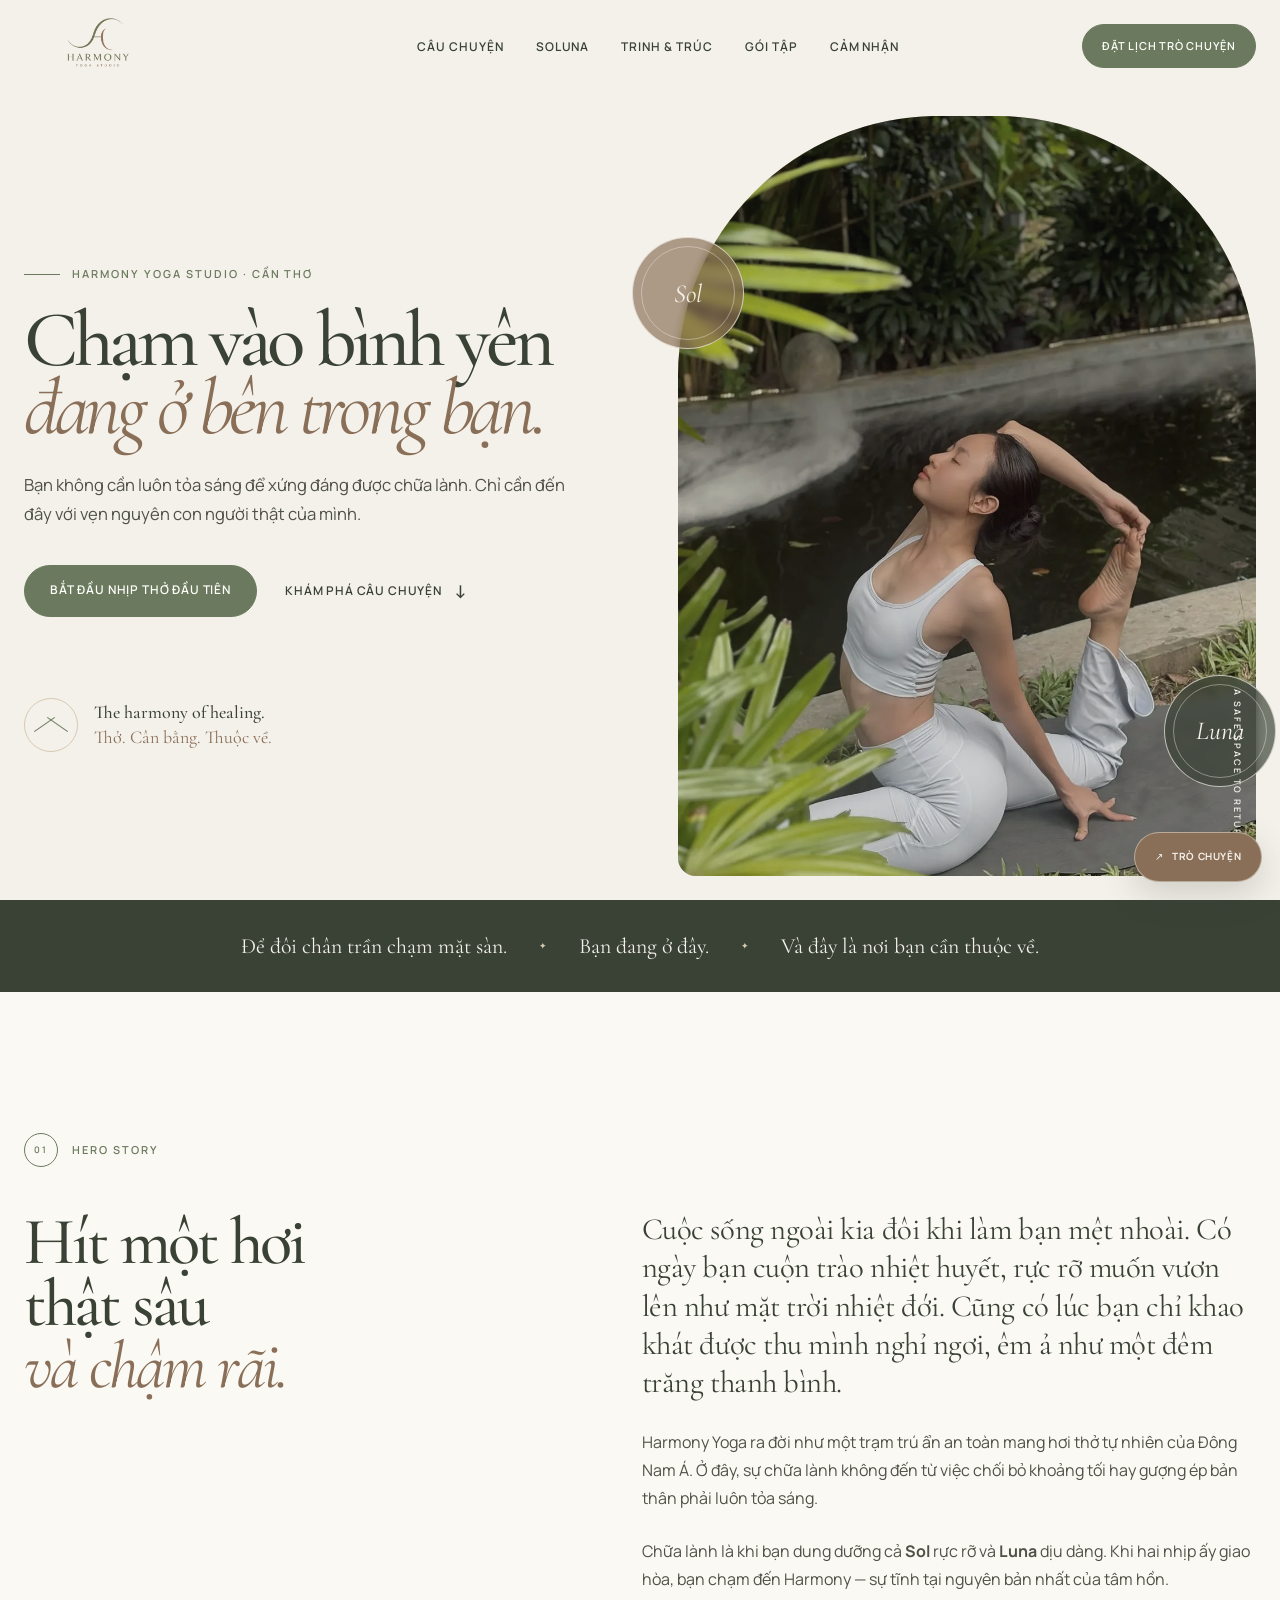
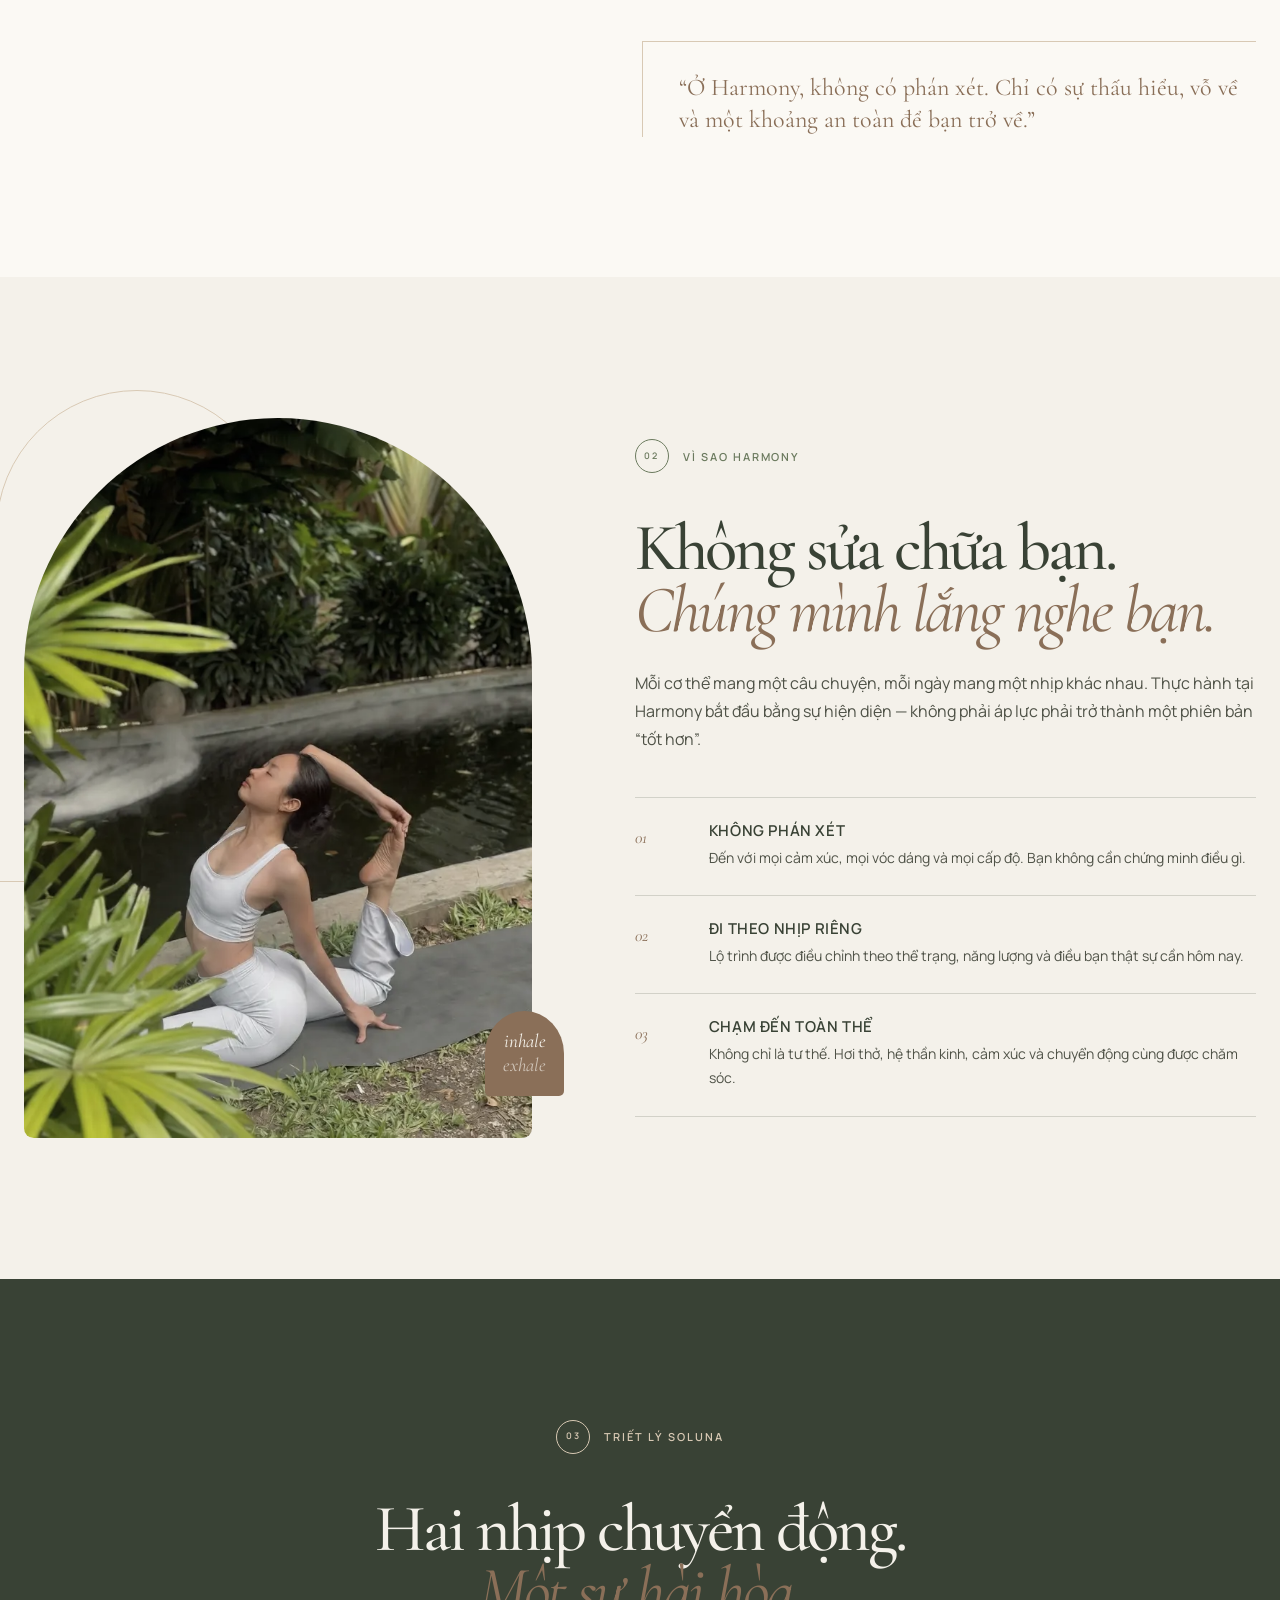
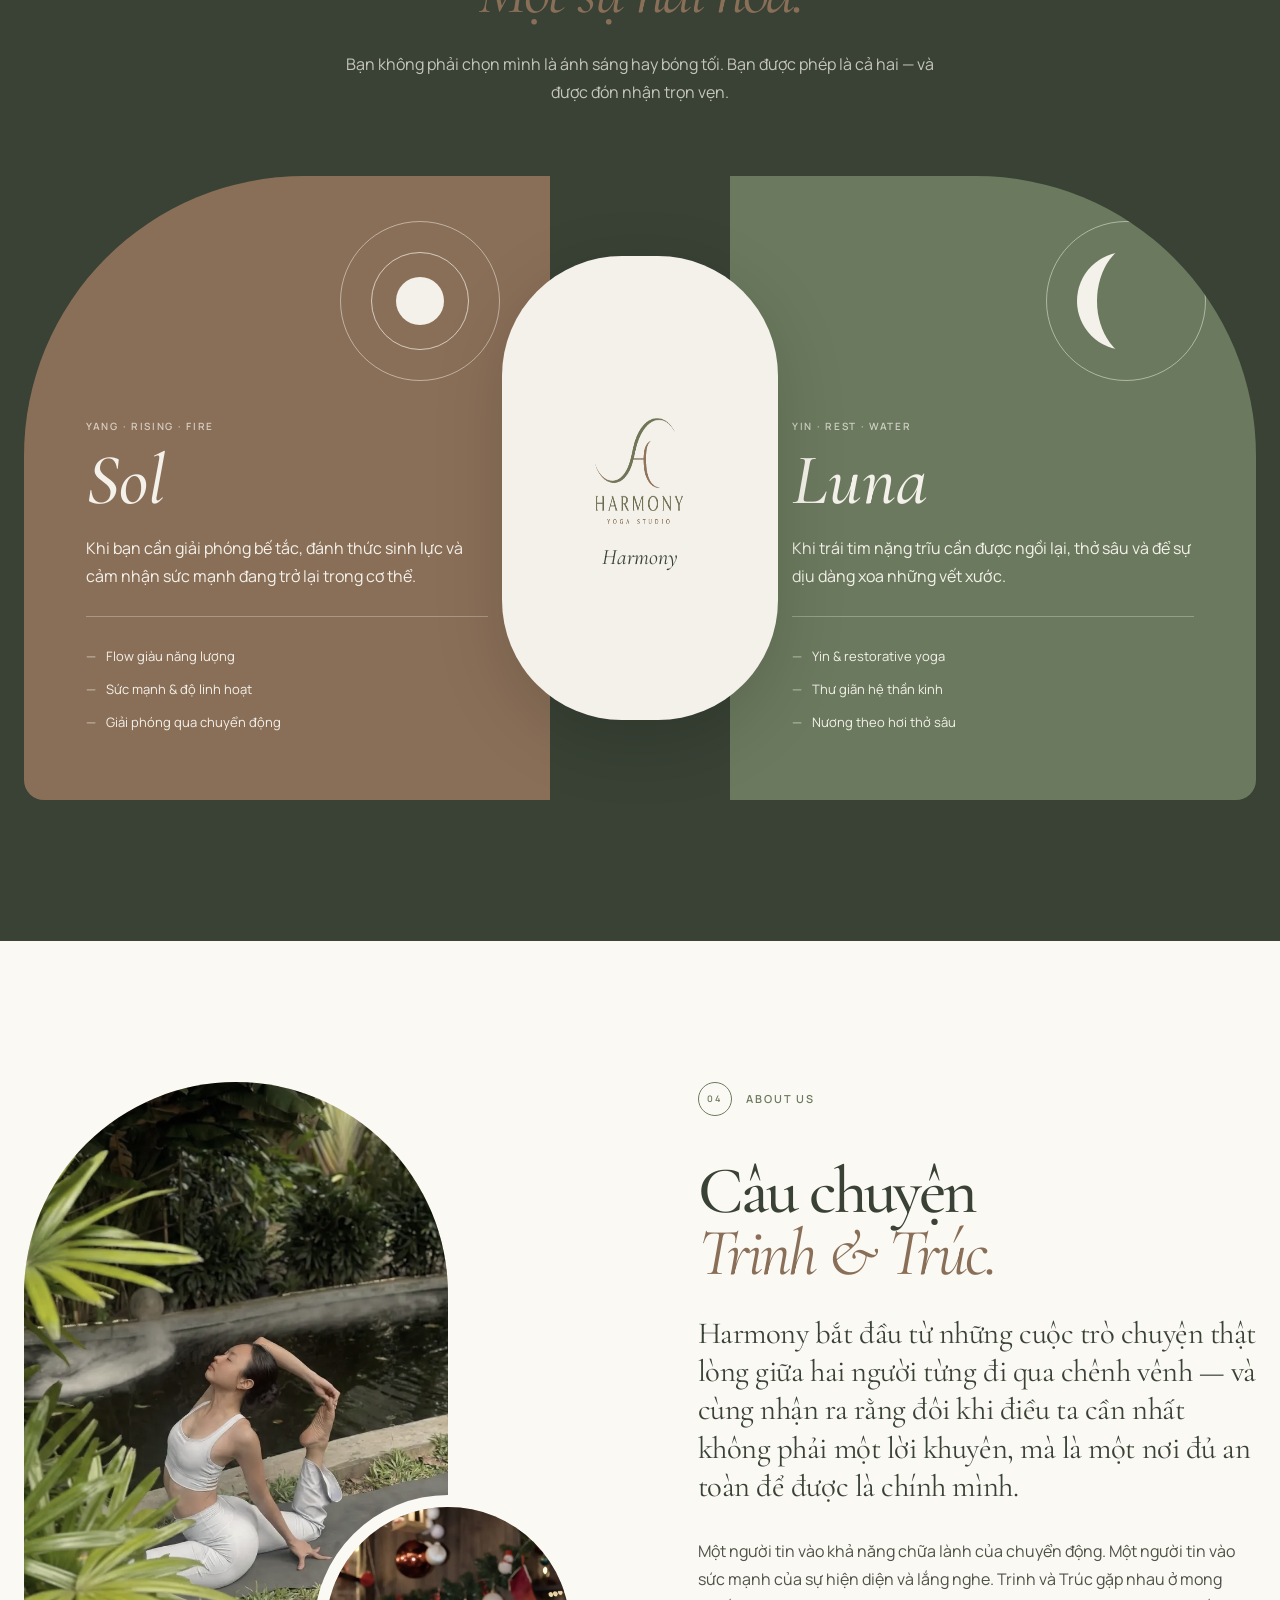
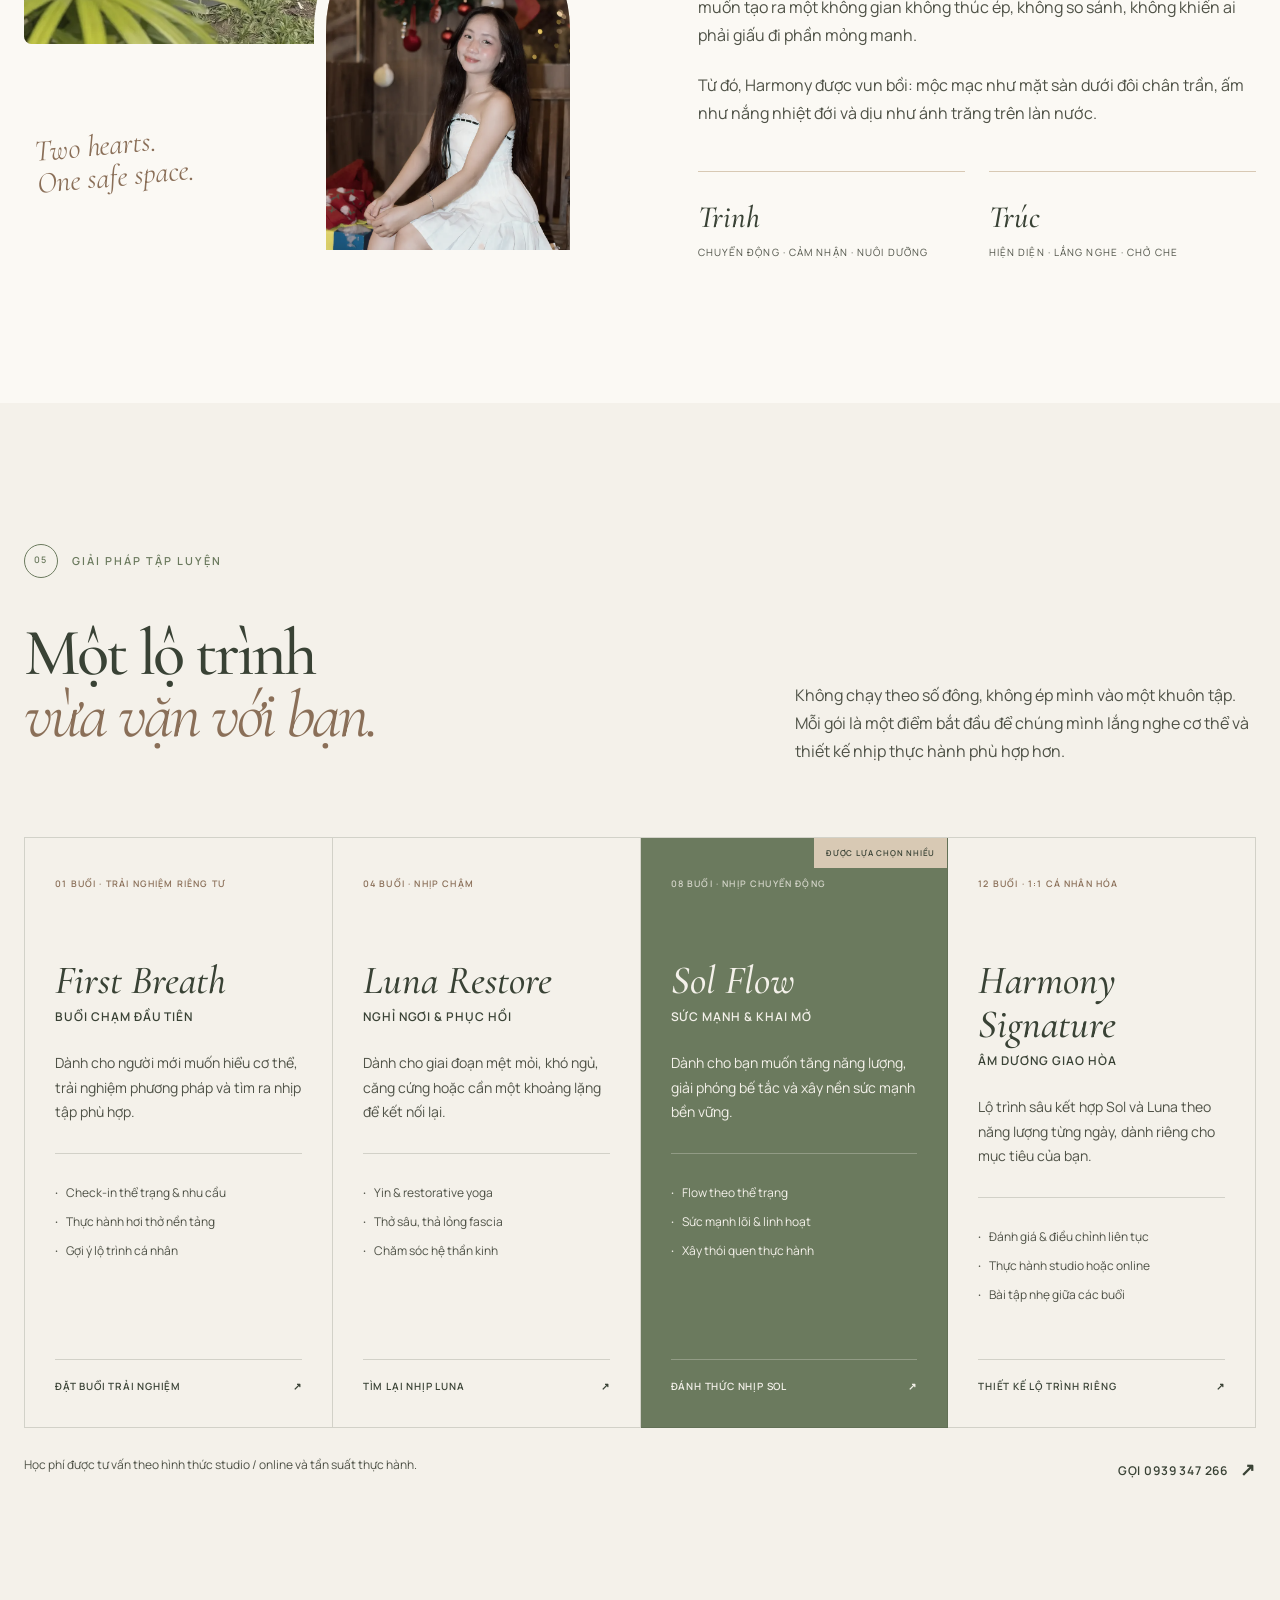
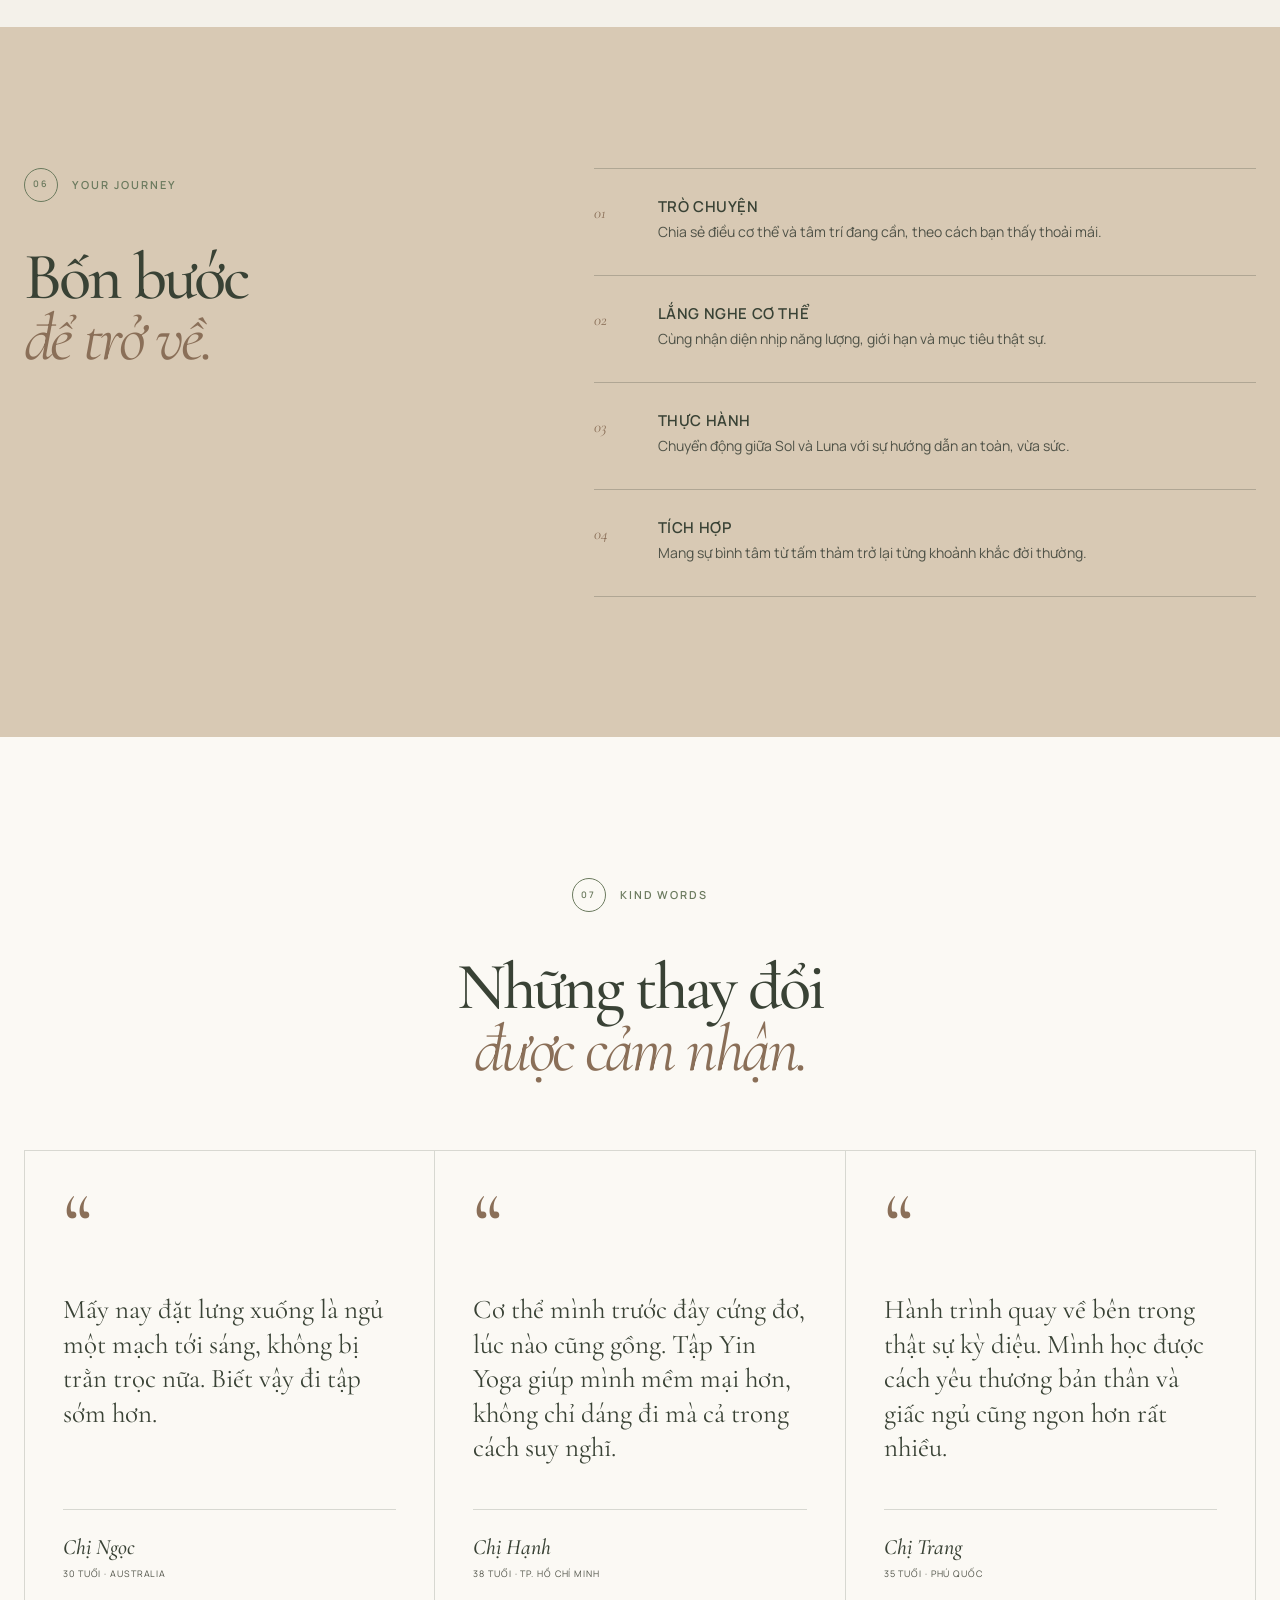
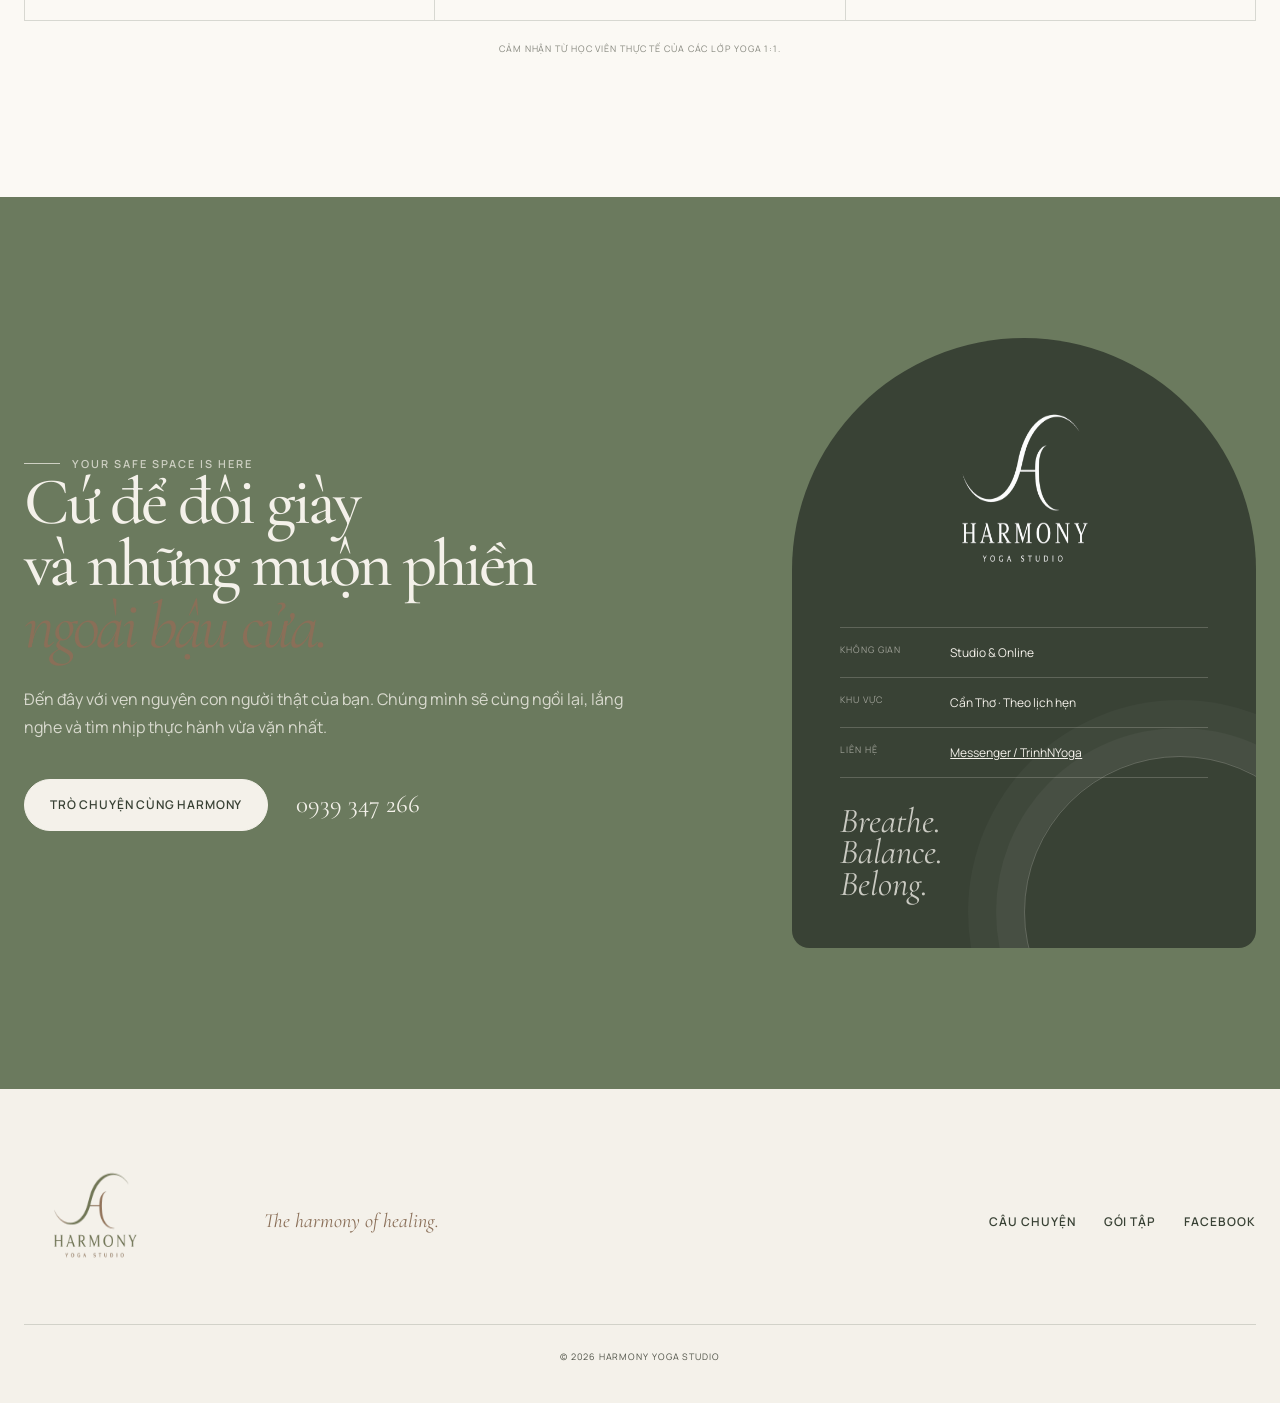
==== commit 666bc752: "Fix Harmony Yoga asset paths" ====
--- a/index.html
+++ b/index.html
@@ -9,17 +9,17 @@
   <title>Harmony Yoga Studio | The harmony of healing</title>
   <meta name="description" content="Harmony Yoga là không gian chữa lành an toàn tại Cần Thơ, nơi Sol và Luna giao hòa qua yoga, hơi thở và những lộ trình tập luyện được thiết kế theo nhịp riêng của bạn.">
   <meta name="keywords" content="Harmony Yoga Studio, yoga chữa lành Cần Thơ, yoga 1 kèm 1, Yin Yoga, Soluna, yoga cho người mới">
-  <link rel="canonical" href="https://diemtrinh.vercel.app/harmony-yoga-studio">
+  <link rel="canonical" href="https://diemtrinh.vercel.app/">
 
   <meta property="og:type" content="website">
   <meta property="og:locale" content="vi_VN">
   <meta property="og:title" content="Harmony Yoga Studio — The harmony of healing">
   <meta property="og:description" content="Một trạm trú ẩn an toàn để bạn thở, chuyển động và trở về với sự hài hòa bên trong.">
-  <meta property="og:url" content="https://diemtrinh.vercel.app/harmony-yoga-studio">
-  <meta property="og:image" content="https://raw.githubusercontent.com/bietdoitinhnhue/diemtrinh/main/harmony-yoga-studio/assets/harmony-meditation.webp">
+  <meta property="og:url" content="https://diemtrinh.vercel.app/">
+  <meta property="og:image" content="https://raw.githubusercontent.com/bietdoitinhnhue/diemtrinh/main/harmony-meditation.webp">
   <meta name="twitter:card" content="summary_large_image">
 
-  <link rel="icon" href="assets/harmony-logo-positive.png" type="image/png">
+  <link rel="icon" href="harmony-logo-positive.png" type="image/png">
   <link rel="preconnect" href="https://fonts.googleapis.com">
   <link rel="preconnect" href="https://fonts.gstatic.com" crossorigin>
   <link href="https://fonts.googleapis.com/css2?family=Cormorant+Garamond:wght@400;500;600&family=Manrope:wght@400;500;600&display=swap" rel="stylesheet">
@@ -31,9 +31,9 @@
     "@type": "HealthClub",
     "name": "Harmony Yoga Studio",
     "description": "Không gian yoga và chữa lành theo tinh thần Soluna, kết hợp nhịp chuyển động giàu năng lượng và thực hành phục hồi dịu dàng.",
-    "url": "https://diemtrinh.vercel.app/harmony-yoga-studio",
+    "url": "https://diemtrinh.vercel.app/",
     "telephone": "+84939347266",
-    "image": "https://raw.githubusercontent.com/bietdoitinhnhue/diemtrinh/main/harmony-yoga-studio/assets/harmony-meditation.webp",
+    "image": "https://raw.githubusercontent.com/bietdoitinhnhue/diemtrinh/main/harmony-meditation.webp",
     "address": {
       "@type": "PostalAddress",
       "addressLocality": "Cần Thơ",
@@ -49,7 +49,7 @@
   <header class="site-header" data-header>
     <div class="header-inner">
       <a class="brand" href="#home" aria-label="Harmony Yoga Studio - về đầu trang">
-        <img src="assets/harmony-logo-positive.png" alt="Harmony Yoga Studio" width="180" height="118">
+        <img src="harmony-logo-positive.png" alt="Harmony Yoga Studio" width="180" height="118">
       </a>
 
       <nav class="desktop-nav" aria-label="Điều hướng chính">
@@ -96,7 +96,7 @@
 
       <div class="hero-visual reveal reveal-delay">
         <div class="hero-image-wrap">
-          <img src="assets/harmony-hero.webp" alt="Thực hành yoga giữa không gian cây xanh" width="1200" height="1800" fetchpriority="high">
+          <img src="harmony-hero.webp" alt="Thực hành yoga giữa không gian cây xanh" width="1200" height="1800" fetchpriority="high">
           <div class="image-wash" aria-hidden="true"></div>
         </div>
         <div class="orbit orbit-sol" aria-hidden="true"><span>Sol</span></div>
@@ -130,7 +130,7 @@
 
     <section class="why section" id="why">
       <div class="why-image reveal">
-        <img src="assets/harmony-meditation.webp" alt="Ngồi thiền giữa khu vườn tự nhiên" width="1400" height="1400" loading="lazy">
+        <img src="harmony-meditation.webp" alt="Ngồi thiền giữa khu vườn tự nhiên" width="1400" height="1400" loading="lazy">
         <div class="why-image-note"><span>inhale</span><span>exhale</span></div>
       </div>
       <div class="why-content">
@@ -176,7 +176,7 @@
         </article>
 
         <div class="soluna-center reveal" aria-hidden="true">
-          <img src="assets/harmony-logo-positive.png" alt="" width="240" height="158" loading="lazy">
+          <img src="harmony-logo-positive.png" alt="" width="240" height="158" loading="lazy">
           <span>Harmony</span>
         </div>
 
@@ -196,8 +196,8 @@
 
     <section class="about section" id="about">
       <div class="about-collage reveal">
-        <div class="portrait portrait-main"><img src="assets/trinh-yoga.webp" alt="Trinh thực hành yoga trong thiên nhiên" width="1000" height="1000" loading="lazy"></div>
-        <div class="portrait portrait-small"><img src="assets/trinh-portrait.webp" alt="Chân dung người sáng lập Harmony Yoga" width="900" height="1200" loading="lazy"></div>
+        <div class="portrait portrait-main"><img src="trinh-yoga.webp" alt="Trinh thực hành yoga trong thiên nhiên" width="1000" height="1000" loading="lazy"></div>
+        <div class="portrait portrait-small"><img src="trinh-portrait.webp" alt="Chân dung người sáng lập Harmony Yoga" width="900" height="1200" loading="lazy"></div>
         <p class="collage-note">Two hearts.<br>One safe space.</p>
       </div>
 
@@ -337,7 +337,7 @@
         </div>
 
         <div class="contact-card reveal reveal-delay">
-          <img src="assets/harmony-logo-reverse.png" alt="Harmony Yoga Studio" width="300" height="197" loading="lazy">
+          <img src="harmony-logo-reverse.png" alt="Harmony Yoga Studio" width="300" height="197" loading="lazy">
           <div class="contact-details">
             <p><span>Không gian</span>Studio &amp; Online</p>
             <p><span>Khu vực</span>Cần Thơ · Theo lịch hẹn</p>
@@ -351,7 +351,7 @@
 
   <footer>
     <div class="footer-inner">
-      <img src="assets/harmony-logo-positive.png" alt="Harmony Yoga Studio" width="190" height="125" loading="lazy">
+      <img src="harmony-logo-positive.png" alt="Harmony Yoga Studio" width="190" height="125" loading="lazy">
       <p>The harmony of healing.</p>
       <div class="footer-links">
         <a href="#story">Câu chuyện</a>
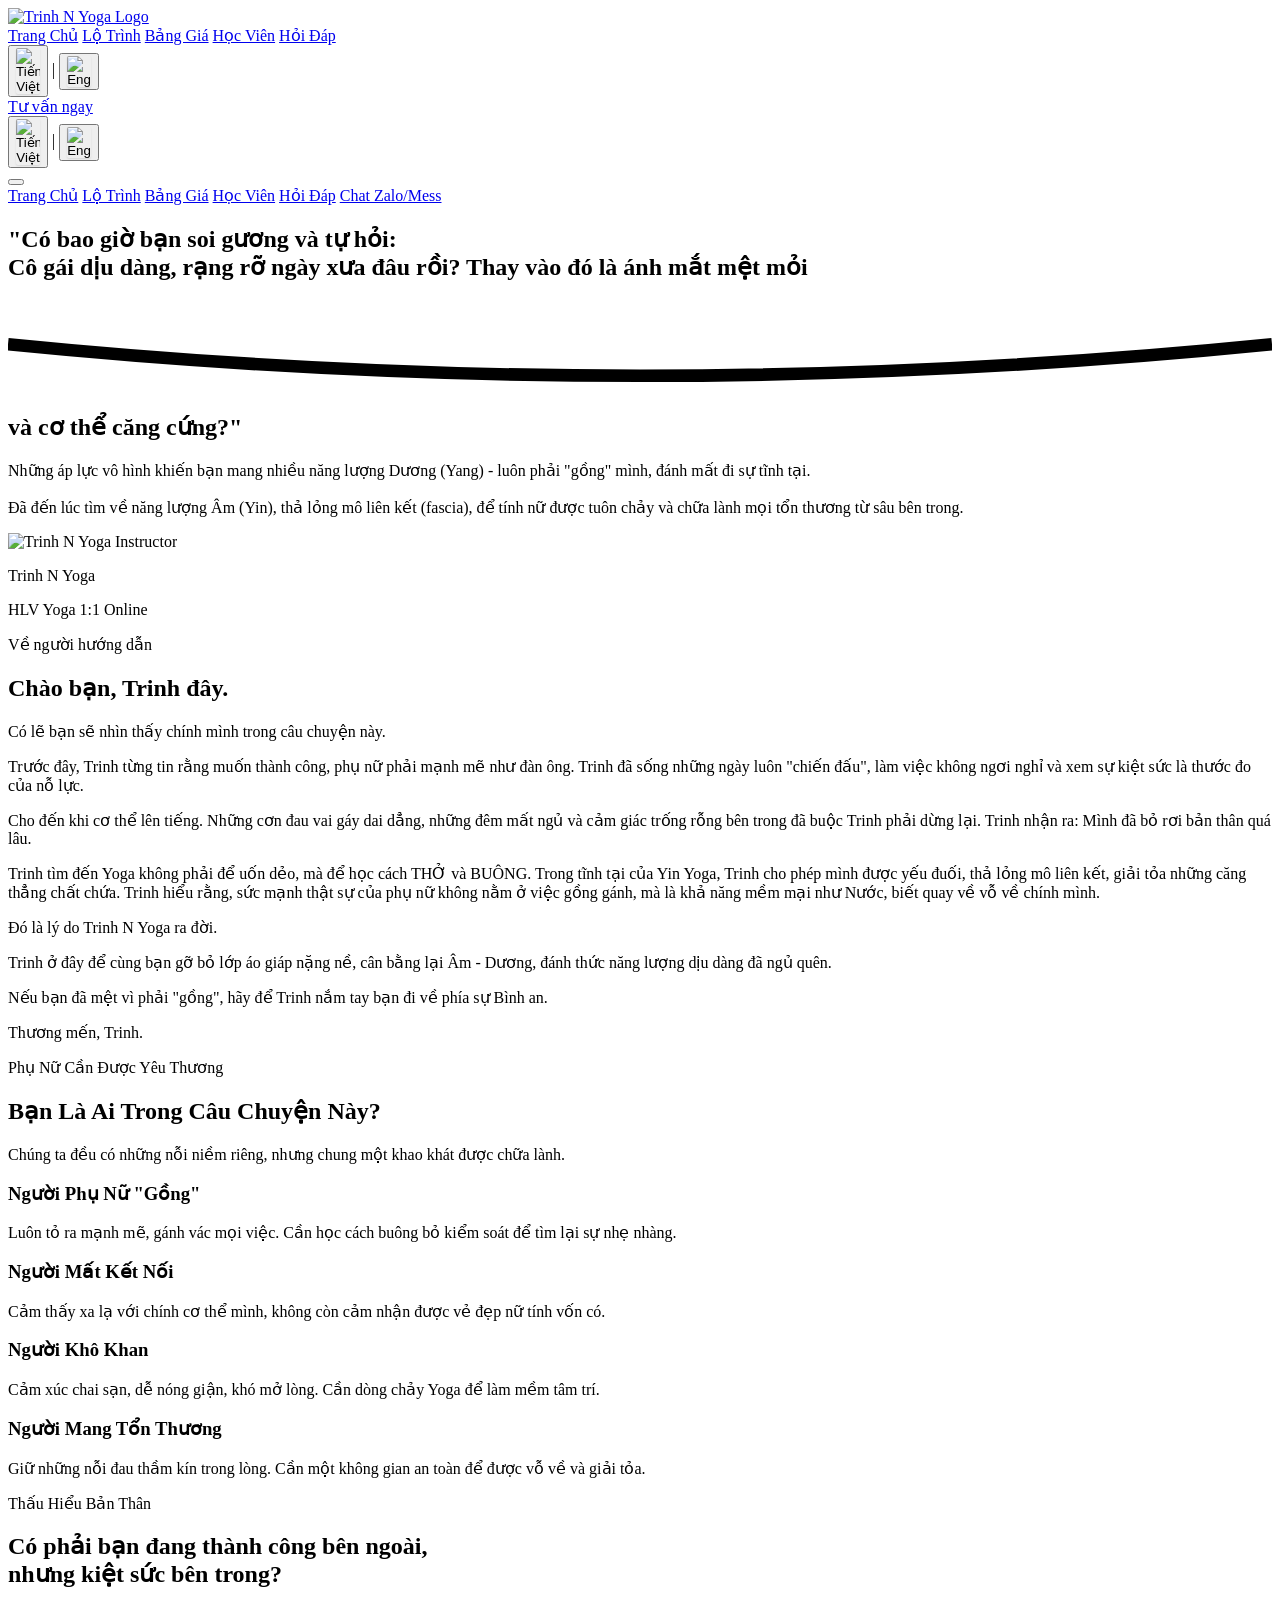
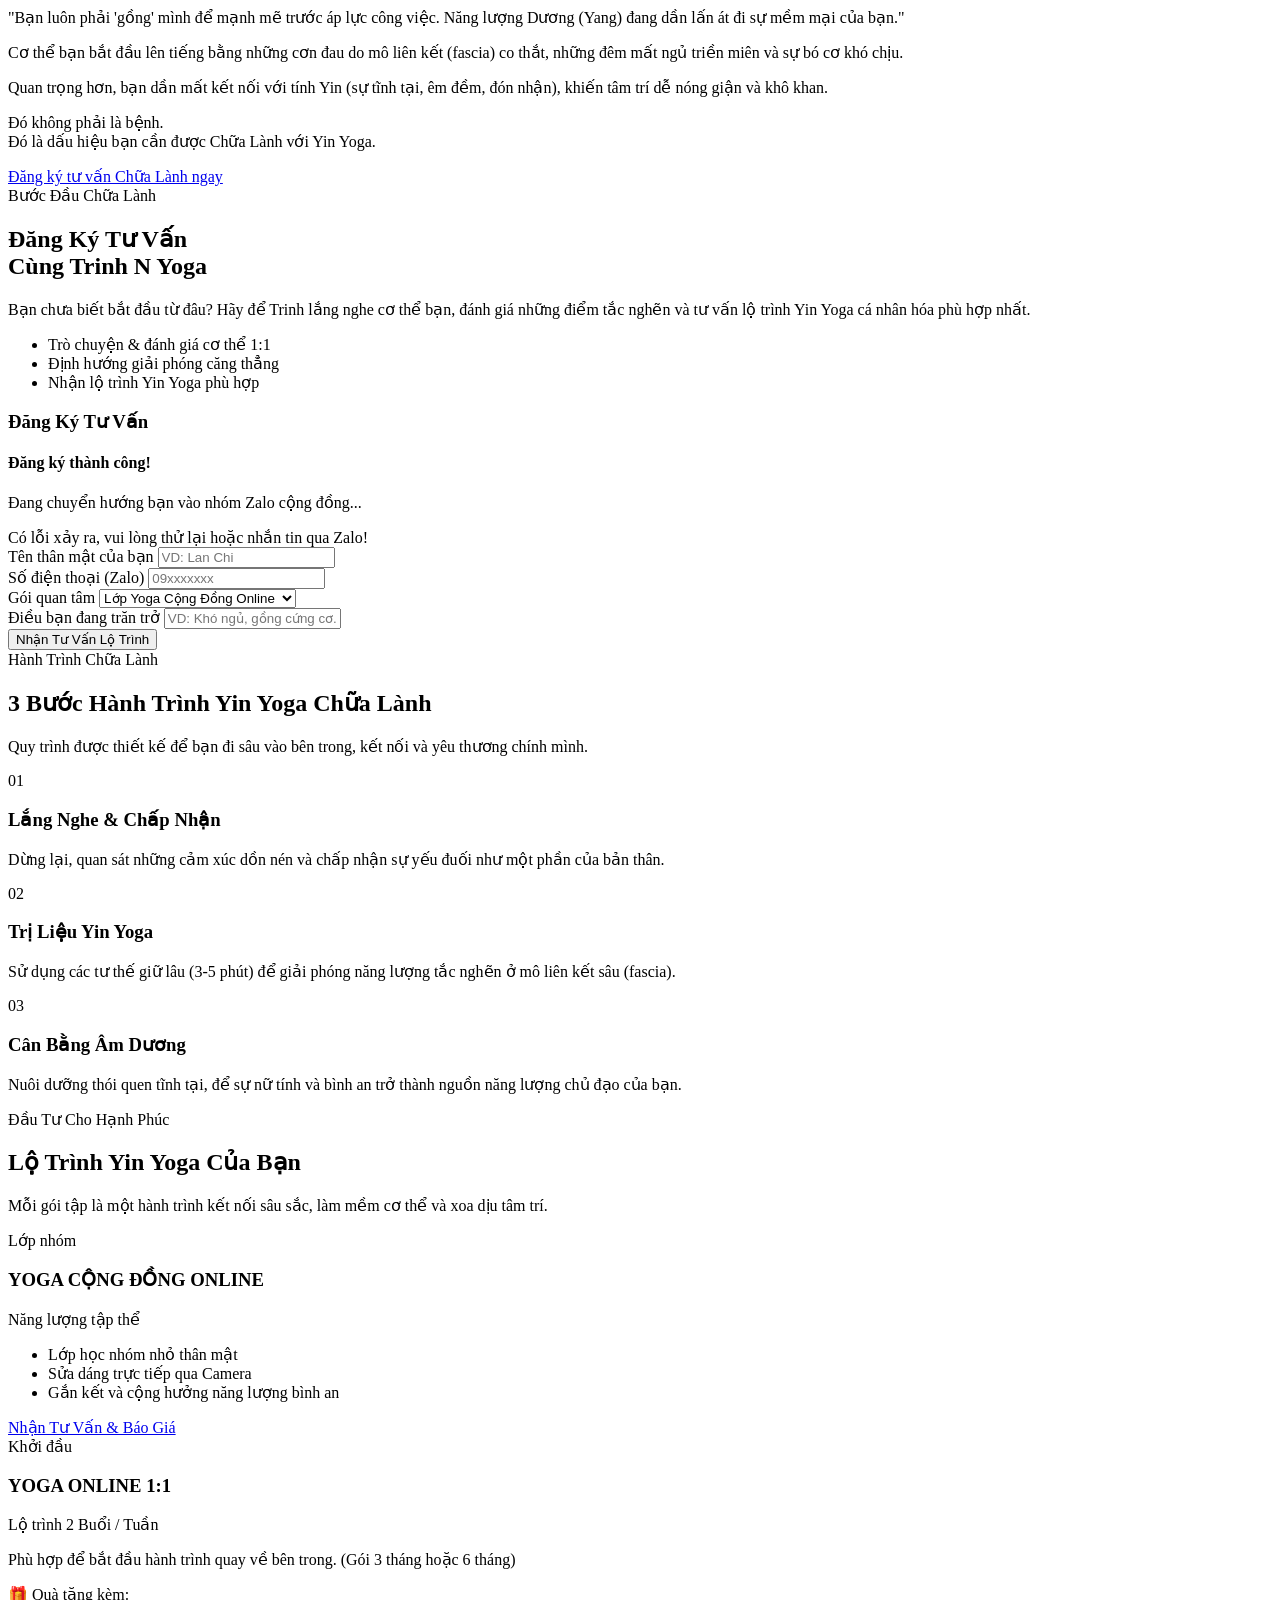
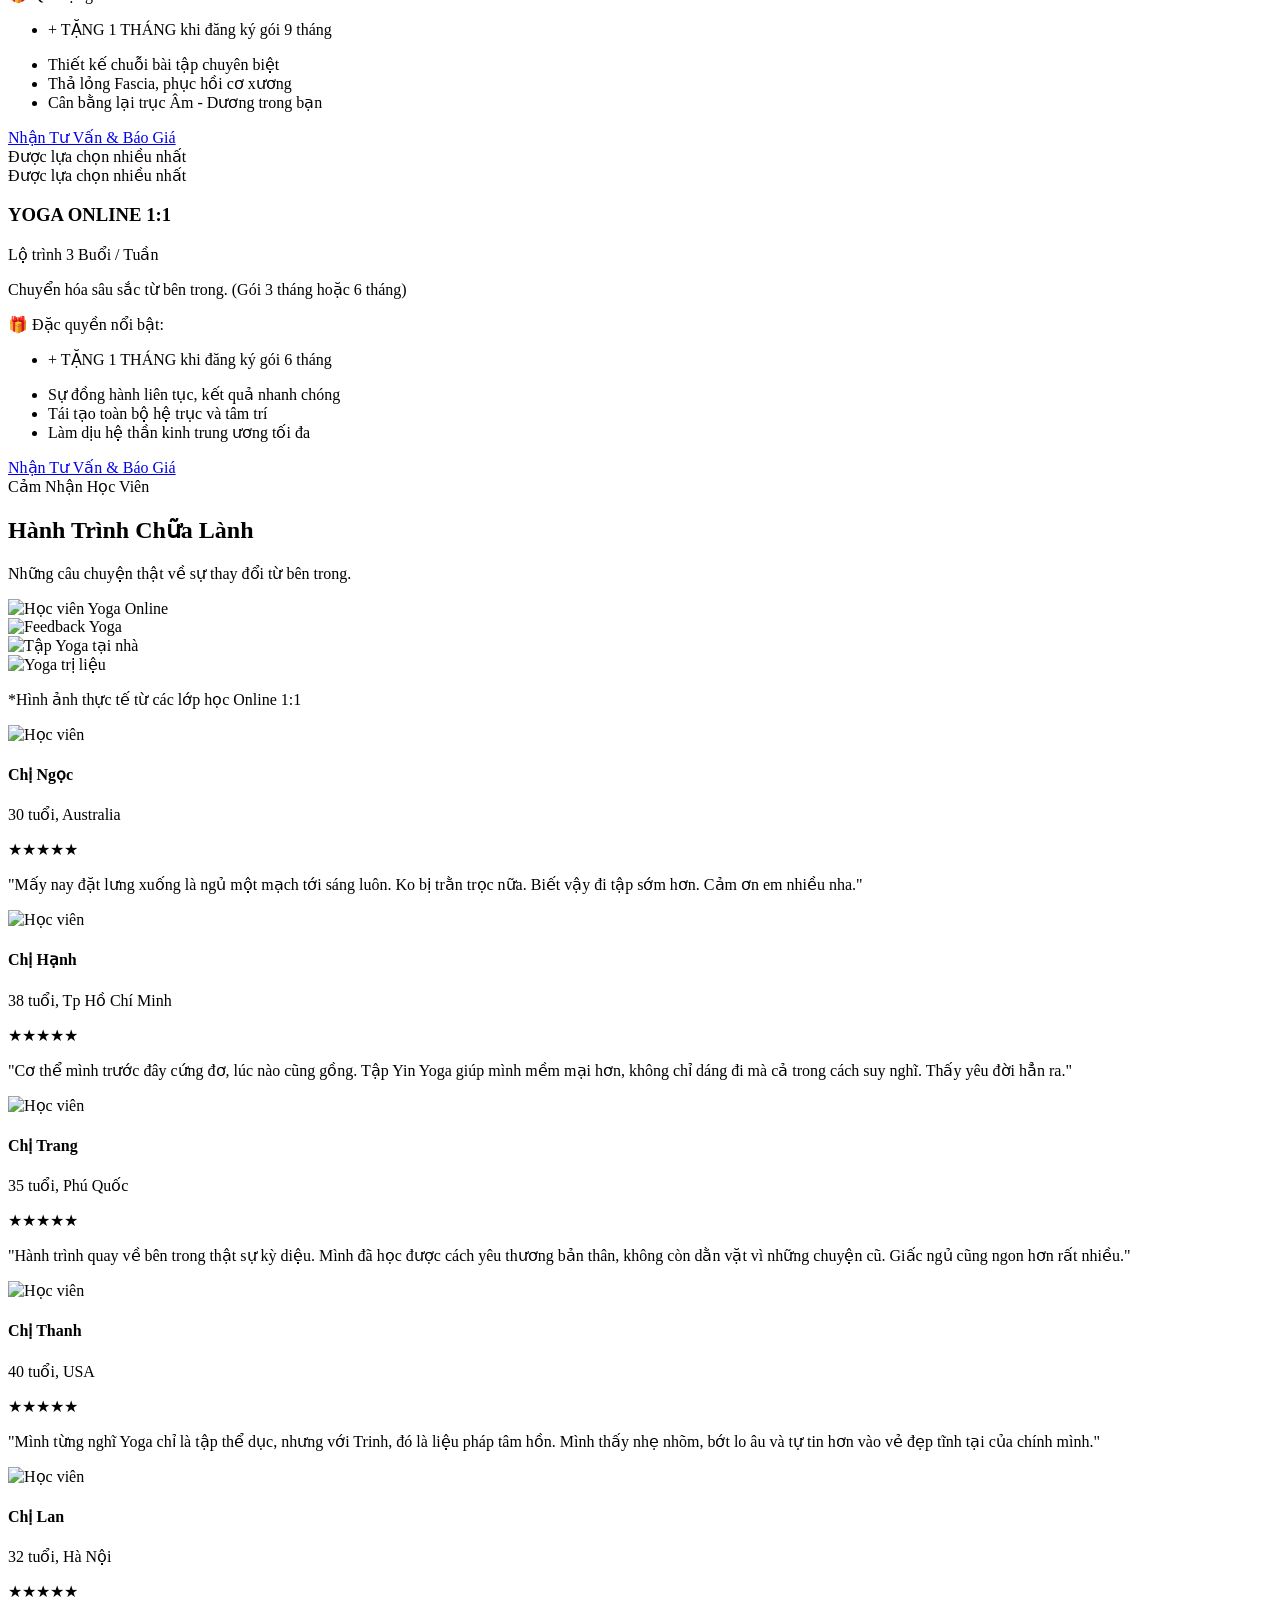
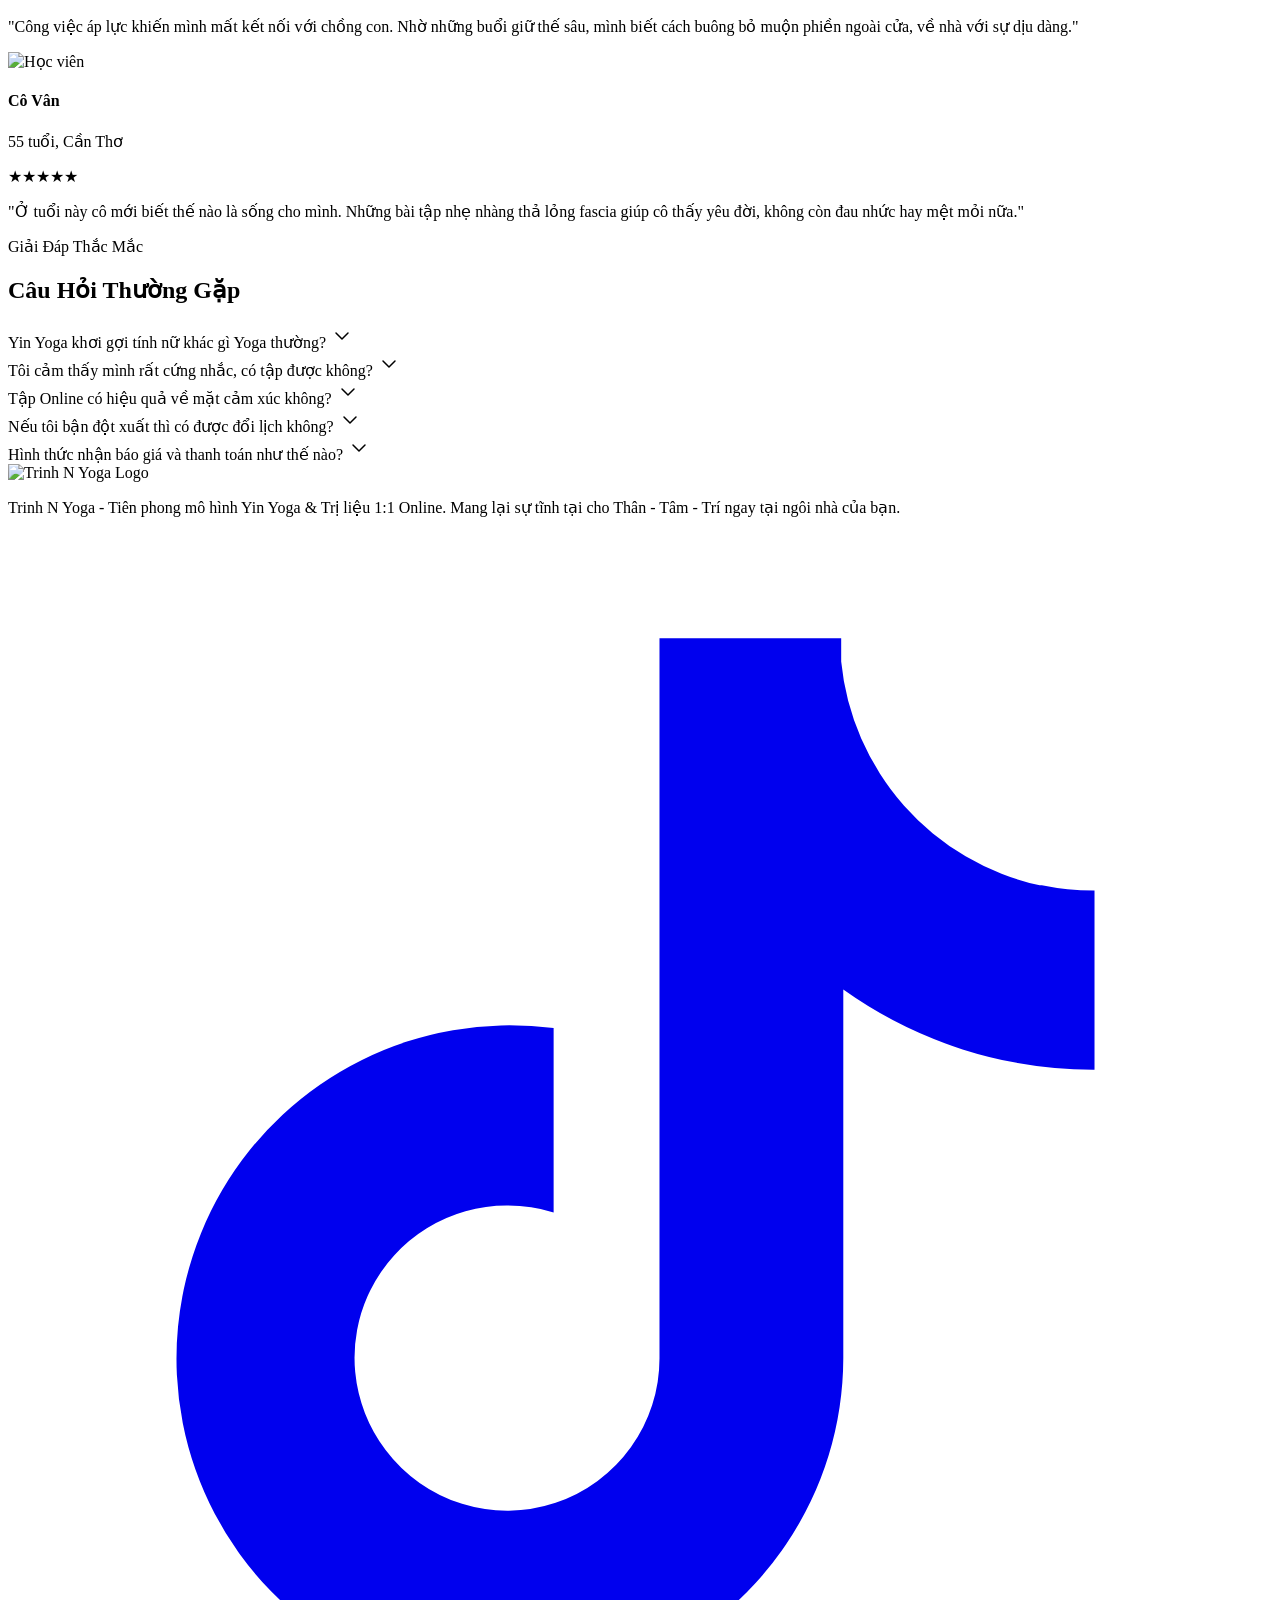
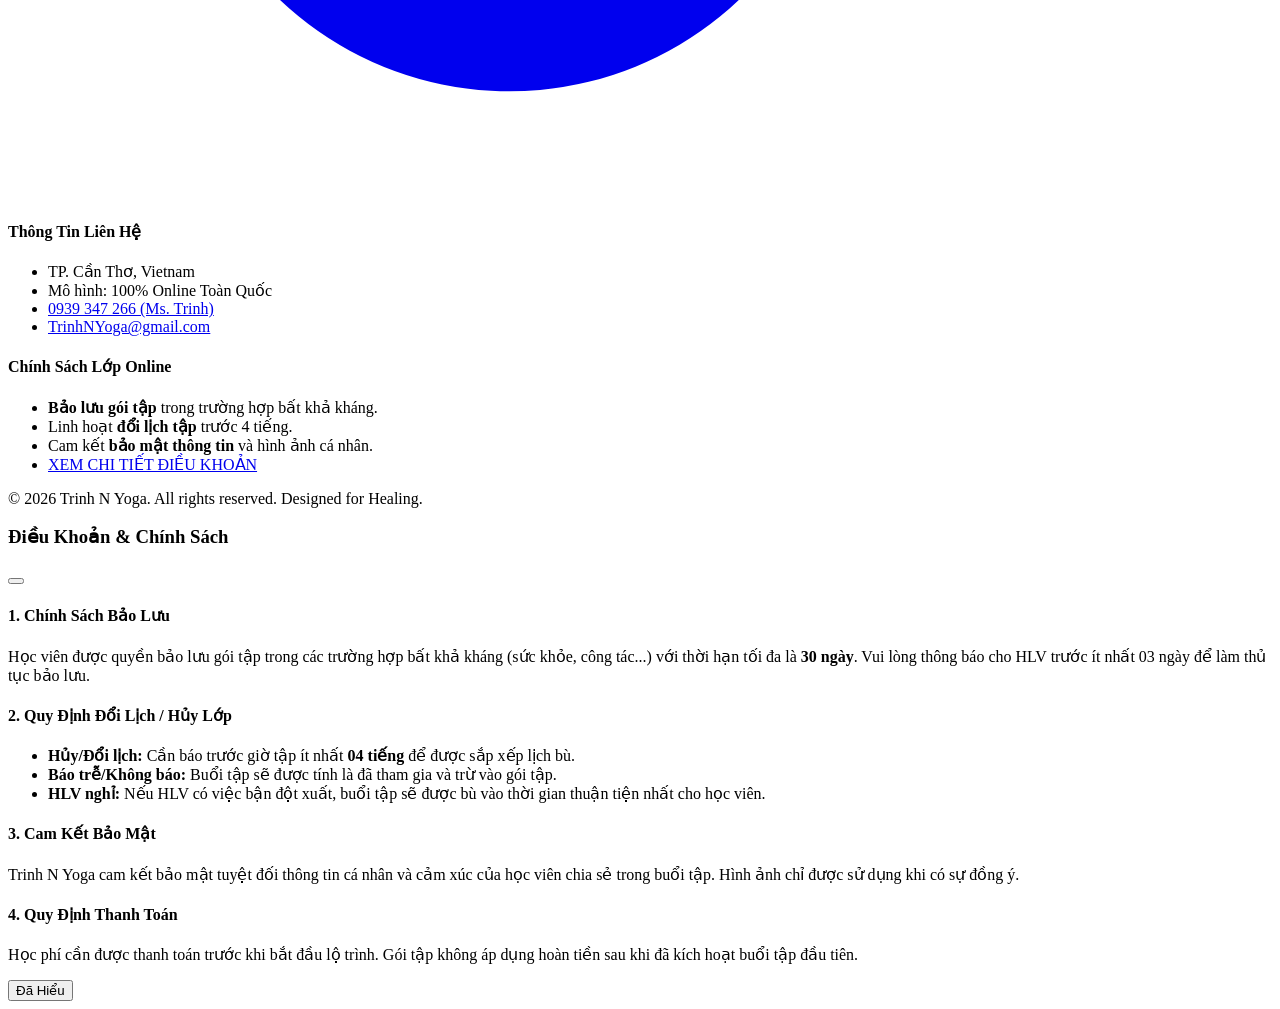
==== commit fa98ac78: "Move Harmony Yoga to correct route and update typography" ====
--- a/index.html
+++ b/index.html
@@ -1,371 +1,1760 @@
 <!DOCTYPE html>
-<html lang="vi">
+<html lang="vi" class="scroll-smooth">
 <head>
-  <meta charset="utf-8">
-  <meta name="viewport" content="width=device-width, initial-scale=1">
-  <meta name="theme-color" content="#6B7A5E">
-  <meta name="robots" content="index, follow">
-
-  <title>Harmony Yoga Studio | The harmony of healing</title>
-  <meta name="description" content="Harmony Yoga là không gian chữa lành an toàn tại Cần Thơ, nơi Sol và Luna giao hòa qua yoga, hơi thở và những lộ trình tập luyện được thiết kế theo nhịp riêng của bạn.">
-  <meta name="keywords" content="Harmony Yoga Studio, yoga chữa lành Cần Thơ, yoga 1 kèm 1, Yin Yoga, Soluna, yoga cho người mới">
-  <link rel="canonical" href="https://diemtrinh.vercel.app/">
-
-  <meta property="og:type" content="website">
-  <meta property="og:locale" content="vi_VN">
-  <meta property="og:title" content="Harmony Yoga Studio — The harmony of healing">
-  <meta property="og:description" content="Một trạm trú ẩn an toàn để bạn thở, chuyển động và trở về với sự hài hòa bên trong.">
-  <meta property="og:url" content="https://diemtrinh.vercel.app/">
-  <meta property="og:image" content="https://raw.githubusercontent.com/bietdoitinhnhue/diemtrinh/main/harmony-meditation.webp">
-  <meta name="twitter:card" content="summary_large_image">
-
-  <link rel="icon" href="harmony-logo-positive.png" type="image/png">
-  <link rel="preconnect" href="https://fonts.googleapis.com">
-  <link rel="preconnect" href="https://fonts.gstatic.com" crossorigin>
-  <link href="https://fonts.googleapis.com/css2?family=Cormorant+Garamond:wght@400;500;600&family=Manrope:wght@400;500;600&display=swap" rel="stylesheet">
-  <link rel="stylesheet" href="styles.css">
-
-  <script type="application/ld+json">
-  {
-    "@context": "https://schema.org",
-    "@type": "HealthClub",
-    "name": "Harmony Yoga Studio",
-    "description": "Không gian yoga và chữa lành theo tinh thần Soluna, kết hợp nhịp chuyển động giàu năng lượng và thực hành phục hồi dịu dàng.",
-    "url": "https://diemtrinh.vercel.app/",
-    "telephone": "+84939347266",
-    "image": "https://raw.githubusercontent.com/bietdoitinhnhue/diemtrinh/main/harmony-meditation.webp",
-    "address": {
-      "@type": "PostalAddress",
-      "addressLocality": "Cần Thơ",
-      "addressCountry": "VN"
-    },
-    "sameAs": ["https://www.facebook.com/TrinhNYoga"]
-  }
-  </script>
+    <meta charset="UTF-8">
+    <meta name="viewport" content="width=device-width, initial-scale=1.0">
+    
+    <!-- SEO Meta Tags -->
+    <title>Trinh N Yoga - Khơi Gợi Tính Nữ & Chữa Lành Tự Nhiên</title>
+    <meta name="description" content="Hành trình Yin Yoga 1:1 Online giúp bạn tìm lại sự mềm mại, đánh thức năng lượng nữ tính và chữa lành tổn thương từ bên trong cùng Trinh N Yoga.">
+    <meta name="keywords" content="Yoga khơi gợi tính nữ, Yin Yoga chữa lành, Yoga 1 kèm 1 online, Trinh N Yoga, năng lượng nữ tính, giảm stress cho phụ nữ">
+    <meta name="author" content="Trinh N Yoga">
+    <meta name="robots" content="index, follow">
+    <link rel="canonical" href="https://trinhnyoga.com/">
+    
+    <!-- Favicon -->
+    <link rel="icon" type="image/png" href="https://raw.githubusercontent.com/bietdoitinhnhue/diemtrinh/refs/heads/main/Logo_Wide_TrinhNyoga.png">
+
+    <!-- Open Graph / Facebook -->
+    <meta property="og:type" content="website">
+    <meta property="og:url" content="https://trinhnyoga.com/">
+    <meta property="og:title" content="Trinh N Yoga - Đánh Thức Vẻ Đẹp & Sự Mềm Mại Bên Trong">
+    <meta property="og:description" content="Bạn có đang 'gồng' mình quá lâu? Hãy để Yin Yoga giúp bạn buông bỏ áp lực, tìm lại sự cân bằng Âm - Dương và nét quyến rũ tự nhiên.">
+    <meta property="og:image" content="https://raw.githubusercontent.com/bietdoitinhnhue/diemtrinh/refs/heads/main/Yoga_Trinh.png">
+
+    <!-- Twitter -->
+    <meta property="twitter:card" content="summary_large_image">
+    <meta property="twitter:url" content="https://trinhnyoga.com/">
+    <meta property="twitter:title" content="Trinh N Yoga - Khơi Gợi Tính Nữ">
+    <meta property="twitter:description" content="Hành trình trở về với sự mềm mại và tĩnh tại qua những nhịp thở sâu.">
+    <meta property="twitter:image" content="https://raw.githubusercontent.com/bietdoitinhnhue/diemtrinh/refs/heads/main/Yoga_Trinh.png">
+
+    <!-- Schema.org JSON-LD for AI SEO -->
+    <script type="application/ld+json">
+    {
+      "@context": "https://schema.org",
+      "@type": "OnlineBusiness",
+      "name": "Trinh N Yoga",
+      "image": "https://raw.githubusercontent.com/bietdoitinhnhue/diemtrinh/refs/heads/main/Logo_Wide_TrinhNyoga.png",
+      "@id": "https://trinhnyoga.com",
+      "url": "https://trinhnyoga.com",
+      "telephone": "0939347266",
+      "address": {
+        "@type": "PostalAddress",
+        "addressLocality": "TP. Can Tho",
+        "addressCountry": "VN"
+      },
+      "priceRange": "$$",
+      "description": "Dịch vụ Yoga 1:1 Online chuyên sâu về Khơi gợi tính nữ và Chữa lành cảm xúc.",
+      "sameAs": [
+        "https://www.facebook.com/TrinhNYoga",
+        "https://www.instagram.com/TrinhNYoga",
+        "https://www.tiktok.com/@trinhnyogajourney",
+        "https://www.youtube.com/@TrinhNYoga"
+      ]
+    }
+    </script>
+    
+    <!-- Google Fonts -->
+    <link rel="preconnect" href="https://fonts.googleapis.com">
+    <link rel="preconnect" href="https://fonts.gstatic.com" crossorigin>
+    <link href="https://fonts.googleapis.com/css2?family=Nunito:wght@300;400;600;700&family=Quicksand:wght@400;500;600;700&display=swap" rel="stylesheet">
+    
+    <!-- Tailwind CSS (CDN) -->
+    <script src="https://cdn.tailwindcss.com"></script>
+    
+    <!-- Tailwind Configuration -->
+    <script>
+        tailwind.config = {
+            theme: {
+                extend: {
+                    fontFamily: {
+                        heading: ['Quicksand', 'sans-serif'],
+                        body: ['Nunito', 'sans-serif'],
+                    },
+                    colors: {
+                        teal: {
+                            50: '#f0fdfa',
+                            100: '#ccfbf1',
+                            200: '#99f6e4',
+                            500: '#14b8a6',
+                            600: '#0d9488',
+                            700: '#0f766e',
+                            800: '#115e59',
+                            900: '#134e4a',
+                        }
+                    },
+                    animation: {
+                        'bounce-slow': 'bounce 3s infinite',
+                        'slide-in': 'slideIn 0.5s ease-out forwards',
+                        'fade-out': 'fadeOut 0.5s ease-in forwards',
+                        'fade-in': 'fadeIn 0.3s ease-out forwards',
+                        'zoom-in-out': 'zoomInOut 2s ease-in-out infinite',
+                    },
+                    keyframes: {
+                        slideIn: {
+                            '0%': { transform: 'translateX(-100%)', opacity: '0' },
+                            '100%': { transform: 'translateX(0)', opacity: '1' },
+                        },
+                        fadeOut: {
+                            '0%': { opacity: '1' },
+                            '100%': { opacity: '0' },
+                        },
+                        fadeIn: {
+                            '0%': { opacity: '0' },
+                            '100%': { opacity: '1' },
+                        },
+                        zoomInOut: {
+                            '0%, 100%': { transform: 'scale(1)' },
+                            '50%': { transform: 'scale(1.05)' },
+                        }
+                    }
+                }
+            }
+        }
+    </script>
+
+    <!-- Lucide Icons -->
+    <script src="https://unpkg.com/lucide@latest"></script>
+
+    <!-- Custom CSS -->
+    <style>
+        /* Custom Scrollbar */
+        ::-webkit-scrollbar { width: 6px; }
+        ::-webkit-scrollbar-track { background: #f1f5f9; }
+        ::-webkit-scrollbar-thumb { background: #99f6e4; border-radius: 4px; }
+        ::-webkit-scrollbar-thumb:hover { background: #5eead4; }
+        
+        .blob-shape { border-radius: 60% 40% 30% 70% / 60% 30% 70% 40%; }
+        
+        @keyframes subtle-shake {
+          0% { transform: translateX(0); }
+          25% { transform: translateX(2px); }
+          50% { transform: translateX(-2px); }
+          75% { transform: translateX(2px); }
+          100% { transform: translateX(0); }
+        }
+        .animate-shake:hover {
+          animation: subtle-shake 0.5s ease-in-out;
+        }
+
+        /* Loading Spinner */
+        .spinner {
+            border: 3px solid rgba(255,255,255,0.3);
+            border-radius: 50%;
+            border-top: 3px solid #fff;
+            width: 20px;
+            height: 20px;
+            -webkit-animation: spin 1s linear infinite; /* Safari */
+            animation: spin 1s linear infinite;
+        }
+        @keyframes spin {
+            0% { transform: rotate(0deg); }
+            100% { transform: rotate(360deg); }
+        }
+
+        /* Fake Notification Toast */
+        .toast-notification {
+            position: fixed;
+            bottom: 20px;
+            left: 20px;
+            z-index: 9999;
+            max-width: 320px;
+            background: white;
+            border-left: 4px solid #0d9488;
+            box-shadow: 0 10px 15px -3px rgba(0, 0, 0, 0.1), 0 4px 6px -2px rgba(0, 0, 0, 0.05);
+            border-radius: 0.5rem;
+            padding: 1rem;
+            display: flex;
+            align-items: center;
+            gap: 0.75rem;
+            transform: translateX(-150%); /* Hidden by default */
+            transition: transform 0.3s ease-in-out;
+        }
+        
+        .toast-notification.show {
+            transform: translateX(0);
+        }
+        
+        /* Mobile specific adjustments for Toast */
+        @media (max-width: 640px) {
+            .toast-notification {
+                left: 10px;
+                right: 10px;
+                bottom: 10px;
+                max-width: none;
+                width: auto;
+            }
+        }
+
+        /* FAQ Accordion Transitions */
+        details > summary {
+            list-style: none;
+        }
+        details > summary::-webkit-details-marker {
+            display: none;
+        }
+        details[open] summary ~ * {
+            animation: fadeIn 0.3s ease-in-out;
+        }
+        
+        /* Flag Icon Styles */
+        .flag-icon {
+            width: 24px;
+            height: auto;
+            display: inline-block;
+            vertical-align: middle;
+            border-radius: 2px;
+            box-shadow: 0 1px 2px rgba(0,0,0,0.1);
+        }
+    </style>
 </head>
-<body>
-  <a class="skip-link" href="#main">Đi đến nội dung chính</a>
-
-  <header class="site-header" data-header>
-    <div class="header-inner">
-      <a class="brand" href="#home" aria-label="Harmony Yoga Studio - về đầu trang">
-        <img src="harmony-logo-positive.png" alt="Harmony Yoga Studio" width="180" height="118">
-      </a>
-
-      <nav class="desktop-nav" aria-label="Điều hướng chính">
-        <a href="#story">Câu chuyện</a>
-        <a href="#soluna">Soluna</a>
-        <a href="#about">Trinh &amp; Trúc</a>
-        <a href="#practice">Gói tập</a>
-        <a href="#voices">Cảm nhận</a>
-      </nav>
-
-      <a class="button button-small header-cta" href="https://m.me/TrinhNYoga" target="_blank" rel="noopener noreferrer">Đặt lịch trò chuyện</a>
-
-      <button class="menu-button" type="button" aria-expanded="false" aria-controls="mobile-menu" data-menu-button>
-        <span class="sr-only">Mở menu</span>
-        <span></span><span></span>
-      </button>
-    </div>
-
-    <div class="mobile-menu" id="mobile-menu" data-mobile-menu>
-      <a href="#story">Câu chuyện</a>
-      <a href="#soluna">Soluna</a>
-      <a href="#about">Trinh &amp; Trúc</a>
-      <a href="#practice">Gói tập</a>
-      <a href="#voices">Cảm nhận</a>
-      <a class="button" href="https://m.me/TrinhNYoga" target="_blank" rel="noopener noreferrer">Đặt lịch trò chuyện</a>
-    </div>
-  </header>
-
-  <main id="main">
-    <section class="hero" id="home">
-      <div class="hero-copy reveal">
-        <p class="eyebrow"><span></span> Harmony Yoga Studio · Cần Thơ</p>
-        <h1>Chạm vào bình yên<br><em>đang ở bên trong bạn.</em></h1>
-        <p class="hero-lead">Bạn không cần luôn tỏa sáng để xứng đáng được chữa lành. Chỉ cần đến đây với vẹn nguyên con người thật của mình.</p>
-        <div class="hero-actions">
-          <a class="button" href="https://m.me/TrinhNYoga" target="_blank" rel="noopener noreferrer">Bắt đầu nhịp thở đầu tiên</a>
-          <a class="text-link" href="#story">Khám phá câu chuyện <span aria-hidden="true">↓</span></a>
+<body class="font-body text-slate-600 bg-[#fbfbf9] selection:bg-teal-100 selection:text-teal-800 overflow-x-hidden w-full">
+
+    <!-- HEADER -->
+    <header id="main-header" class="fixed top-0 left-0 right-0 z-50 transition-all duration-300 w-full py-3 md:py-4 bg-transparent">
+        <div class="container mx-auto px-4 md:px-6 flex justify-between items-center">
+            <!-- Logo -->
+            <a href="#" class="flex items-center gap-2 group z-50">
+                <div class="h-12 md:h-16 overflow-hidden flex items-center">
+                   <img src="https://raw.githubusercontent.com/bietdoitinhnhue/diemtrinh/refs/heads/main/Logo_Wide_TrinhNyoga.png" alt="Trinh N Yoga Logo" class="h-full object-contain" />
+                </div>
+            </a>
+
+            <!-- Desktop Nav -->
+            <nav class="hidden lg:flex items-center gap-6 xl:gap-8">
+                <a href="#home" class="text-slate-600 hover:text-teal-600 font-bold text-sm uppercase tracking-wide transition-colors whitespace-nowrap" data-i18n="nav_home">Trang Chủ</a>
+                <a href="#process" class="text-slate-600 hover:text-teal-600 font-bold text-sm uppercase tracking-wide transition-colors whitespace-nowrap" data-i18n="nav_process">Lộ Trình</a>
+                <a href="#offers" class="text-slate-600 hover:text-teal-600 font-bold text-sm uppercase tracking-wide transition-colors whitespace-nowrap" data-i18n="nav_pricing">Bảng Giá</a>
+                <a href="#testimonials" class="text-slate-600 hover:text-teal-600 font-bold text-sm uppercase tracking-wide transition-colors whitespace-nowrap" data-i18n="nav_testimonials">Học Viên</a>
+                <a href="#faq" class="text-slate-600 hover:text-teal-600 font-bold text-sm uppercase tracking-wide transition-colors whitespace-nowrap" data-i18n="nav_faq">Hỏi Đáp</a>
+                
+                <!-- Language Switcher Desktop (Flags) -->
+                <div class="flex items-center gap-2 border border-slate-200 rounded-full px-3 py-1 bg-white/50 backdrop-blur-sm">
+                    <button id="lang-vi-desktop" class="hover:opacity-80 transition-all transform hover:scale-110" title="Tiếng Việt">
+                        <img src="https://flagcdn.com/w40/vn.png" alt="Tiếng Việt" class="flag-icon" id="flag-icon-desktop">
+                    </button>
+                    <span class="text-slate-400 font-light">|</span>
+                    <button id="lang-en-desktop" class="hover:opacity-80 transition-all transform hover:scale-110" title="English">
+                        <img src="https://flagcdn.com/w40/gb.png" alt="English" class="flag-icon" id="flag-icon-desktop-en">
+                    </button>
+                </div>
+
+                <a href="https://m.me/TrinhNYoga" target="_blank" rel="noreferrer" class="bg-teal-600 text-white px-5 py-2.5 rounded-full text-sm font-bold hover:bg-teal-700 transition-all shadow-lg shadow-teal-200 flex items-center gap-2 whitespace-nowrap">
+                    <i data-lucide="heart" class="w-4 h-4"></i> <span data-i18n="nav_consult">Tư vấn ngay</span>
+                </a>
+            </nav>
+
+            <!-- Mobile Menu Button -->
+            <div class="flex items-center gap-3 lg:hidden">
+                <!-- Language Switcher Mobile (Flags) -->
+                <div class="flex items-center gap-2 border border-slate-200 rounded-full px-2 py-1 bg-white/50 backdrop-blur-sm">
+                    <button id="lang-vi-mobile" class="hover:opacity-80 transition-opacity" title="Tiếng Việt">
+                        <img src="https://flagcdn.com/w40/vn.png" alt="Tiếng Việt" class="flag-icon" id="flag-icon-mobile-vi">
+                    </button>
+                    <span class="text-slate-400 font-light">|</span>
+                    <button id="lang-en-mobile" class="hover:opacity-80 transition-opacity" title="English">
+                        <img src="https://flagcdn.com/w40/gb.png" alt="English" class="flag-icon" id="flag-icon-mobile-en">
+                    </button>
+                </div>
+                <button id="mobile-menu-btn" class="text-slate-600 p-2 z-50 focus:outline-none" aria-label="Toggle menu">
+                    <i data-lucide="menu" class="w-7 h-7" id="menu-icon"></i>
+                </button>
+            </div>
         </div>
-        <div class="hero-note">
-          <span class="breath-mark" aria-hidden="true"></span>
-          <p><strong>The harmony of healing.</strong><br>Thở. Cân bằng. Thuộc về.</p>
+
+        <!-- Mobile Menu Overlay -->
+        <div id="mobile-menu" class="fixed inset-0 bg-white z-40 flex flex-col items-center justify-center gap-6 transition-transform duration-300 lg:hidden translate-x-full">
+            <a href="#home" class="mobile-link text-xl font-bold text-slate-700 py-2 w-full text-center hover:bg-slate-50" data-i18n="nav_home">Trang Chủ</a>
+            <a href="#process" class="mobile-link text-xl font-bold text-slate-700 py-2 w-full text-center hover:bg-slate-50" data-i18n="nav_process">Lộ Trình</a>
+            <a href="#offers" class="mobile-link text-xl font-bold text-slate-700 py-2 w-full text-center hover:bg-slate-50" data-i18n="nav_pricing">Bảng Giá</a>
+            <a href="#testimonials" class="mobile-link text-xl font-bold text-slate-700 py-2 w-full text-center hover:bg-slate-50" data-i18n="nav_testimonials">Học Viên</a>
+            <a href="#faq" class="mobile-link text-xl font-bold text-slate-700 py-2 w-full text-center hover:bg-slate-50" data-i18n="nav_faq">Hỏi Đáp</a>
+            <a href="https://m.me/TrinhNYoga" class="mobile-link mt-4 bg-teal-600 text-white px-8 py-3 rounded-full text-lg font-bold shadow-xl" data-i18n="mobile_chat">
+                Chat Zalo/Mess
+            </a>
         </div>
-      </div>
-
-      <div class="hero-visual reveal reveal-delay">
-        <div class="hero-image-wrap">
-          <img src="harmony-hero.webp" alt="Thực hành yoga giữa không gian cây xanh" width="1200" height="1800" fetchpriority="high">
-          <div class="image-wash" aria-hidden="true"></div>
+    </header>
+
+    <!-- STORYTELLING SECTION -->
+    <section class="pt-28 pb-12 md:pt-36 md:pb-20 bg-gradient-to-b from-teal-50/50 to-white">
+        <div class="container mx-auto px-4 md:px-6">
+            <div class="max-w-3xl mx-auto text-center space-y-6 animate-fade-in">
+                <div class="inline-block p-4 rounded-full bg-white shadow-md mb-2 border border-teal-100">
+                    <i data-lucide="quote" class="w-6 h-6 md:w-8 md:h-8 text-teal-500 fill-teal-100"></i>
+                </div>
+                <h2 class="font-heading text-2xl md:text-4xl font-bold text-slate-800 leading-tight">
+                    "<span data-i18n="story_quote_1">Có bao giờ bạn tự hỏi,</span> <br class="hidden md:block"/> <span data-i18n="story_quote_2">lần cuối mình thức dậy mà</span> <span class="text-teal-600 relative inline-block"><span data-i18n="story_quote_highlight">không đau mỏi</span><svg class="absolute w-full h-2 bottom-0 left-0 text-teal-200 -z-10 opacity-60" viewBox="0 0 100 10" preserveAspectRatio="none"><path d="M0 5 Q 50 10 100 5" stroke="currentColor" strokeWidth="8" fill="none" /></svg></span> <span data-i18n="story_quote_3">là khi nào?</span>"
+                </h2>
+                <p class="text-slate-600 text-lg md:text-xl leading-relaxed font-light italic px-4" data-i18n="story_desc">
+                    Những áp lực vô hình khiến bạn mang nhiều năng lượng Dương (Yang) - luôn phải "gồng" mình, đánh mất đi sự tĩnh tại. <br/><br/>
+                    Đã đến lúc tìm về năng lượng Âm (Yin), thả lỏng mô liên kết (fascia), để tính nữ được tuôn chảy và chữa lành mọi tổn thương từ sâu bên trong.
+                </p>
+                <div class="w-16 h-1.5 bg-teal-500 mx-auto rounded-full mt-8 opacity-40"></div>
+            </div>
         </div>
-        <div class="orbit orbit-sol" aria-hidden="true"><span>Sol</span></div>
-        <div class="orbit orbit-luna" aria-hidden="true"><span>Luna</span></div>
-        <p class="vertical-caption">A SAFE SPACE TO RETURN</p>
-      </div>
     </section>
 
-    <section class="intro-strip" aria-label="Tuyên ngôn Harmony">
-      <p>Để đôi chân trần chạm mặt sàn.</p>
-      <span aria-hidden="true">✦</span>
-      <p>Bạn đang ở đây.</p>
-      <span aria-hidden="true">✦</span>
-      <p>Và đây là nơi bạn cần thuộc về.</p>
+    <!-- HERO SECTION (ABOUT INSTRUCTOR) -->
+    <section id="home" class="relative pt-8 pb-16 md:pt-12 md:pb-32 overflow-hidden bg-[#fbfbf9]">
+        <!-- Background Blobs -->
+        <div class="absolute top-[-10%] right-[-10%] w-[300px] h-[300px] md:w-[500px] md:h-[500px] bg-teal-200/20 rounded-full blur-[60px] md:blur-[80px]"></div>
+        <div class="absolute bottom-10 left-[-10%] w-[250px] h-[250px] md:w-[400px] md:h-[400px] bg-amber-100/40 rounded-full blur-[60px] md:blur-[80px]"></div>
+
+        <div class="container mx-auto px-4 md:px-6 relative z-10">
+            <div class="flex flex-col md:flex-row items-center gap-12 md:gap-20">
+                
+                <!-- Image Side (Left) -->
+                <div class="w-full md:w-1/2 relative mt-6 md:mt-0 px-4 md:px-0 flex justify-center">
+                    <div class="relative w-full max-w-[380px] md:max-w-[420px]">
+                        <!-- Decorative Frame 1 (Solid color) -->
+                        <div class="absolute top-5 -right-5 w-full h-full bg-teal-100 rounded-[2.5rem] -z-10"></div>
+                        <!-- Decorative Frame 2 (Border) -->
+                        <div class="absolute -bottom-5 -left-5 w-full h-full border-2 border-teal-500 rounded-[2.5rem] -z-10 opacity-60"></div>
+
+                        <!-- Main Image Frame -->
+                        <div class="relative rounded-[2rem] overflow-hidden shadow-2xl border-4 border-white">
+                            <img 
+                                src="https://raw.githubusercontent.com/bietdoitinhnhue/diemtrinh/refs/heads/main/Yoga_Trinh.png" 
+                                alt="Trinh N Yoga Instructor" 
+                                class="w-full h-[450px] md:h-[520px] object-cover hover:scale-105 transition-transform duration-700"
+                            />
+                        </div>
+
+                        <!-- Floating Info Badge -->
+                        <div class="absolute top-8 -right-10 bg-white/95 backdrop-blur p-4 rounded-xl shadow-lg border-l-4 border-teal-500 z-20 animate-bounce-slow hidden md:block">
+                            <div class="flex items-center gap-3">
+                                <div class="bg-teal-50 p-2 rounded-full">
+                                    <i data-lucide="flower" class="w-6 h-6 text-teal-600"></i>
+                                </div>
+                                <div>
+                                    <p class="font-heading font-bold text-slate-800 text-lg">Trinh N Yoga</p>
+                                    <p class="text-xs text-slate-500 font-medium" data-i18n="hero_coach_title">HLV Yoga 1:1 Online</p>
+                                </div>
+                            </div>
+                        </div>
+                    </div>
+                </div>
+
+                <!-- Text Side (Right) -->
+                <div class="w-full md:w-1/2 space-y-6 text-center md:text-left">
+                    <span class="inline-block px-4 py-1.5 bg-white border border-teal-100 rounded-full text-teal-700 text-xs md:text-sm font-bold tracking-wider uppercase mb-2 shadow-sm" data-i18n="about_badge">
+                        Về người hướng dẫn
+                    </span>
+                    
+                    <h1 class="font-heading text-3xl sm:text-4xl md:text-5xl font-bold text-slate-800 leading-tight" data-i18n="about_title">
+                        Chào bạn, Trinh đây.
+                    </h1>
+                    
+                    <div class="text-base md:text-lg text-slate-500 md:pr-10 leading-relaxed font-medium space-y-4 text-justify">
+                        <p data-i18n="about_p1">Có lẽ bạn sẽ nhìn thấy chính mình trong câu chuyện này.</p>
+                        <p data-i18n="about_p2">Trước đây, Trinh từng tin rằng muốn thành công, phụ nữ phải mạnh mẽ như đàn ông. Trinh đã sống những ngày luôn "chiến đấu", làm việc không ngơi nghỉ và xem sự kiệt sức là thước đo của nỗ lực.</p>
+                        <p data-i18n="about_p3">Cho đến khi cơ thể lên tiếng. Những cơn đau vai gáy dai dẳng, những đêm mất ngủ và cảm giác trống rỗng bên trong đã buộc Trinh phải dừng lại. Trinh nhận ra: Mình đã bỏ rơi bản thân quá lâu.</p>
+                        <p data-i18n="about_p4">Trinh tìm đến Yoga không phải để uốn dẻo, mà để học cách THỞ và BUÔNG. Trong tĩnh tại của Yin Yoga, Trinh cho phép mình được yếu đuối, thả lỏng mô liên kết, giải tỏa những căng thẳng chất chứa. Trinh hiểu rằng, sức mạnh thật sự của phụ nữ không nằm ở việc gồng gánh, mà là khả năng mềm mại như Nước, biết quay về vỗ về chính mình.</p>
+                        <p data-i18n="about_p5">Đó là lý do Trinh N Yoga ra đời.</p>
+                        <p data-i18n="about_p6">Trinh ở đây để cùng bạn gỡ bỏ lớp áo giáp nặng nề, cân bằng lại Âm - Dương, đánh thức năng lượng dịu dàng đã ngủ quên.</p>
+                        <p data-i18n="about_p7">Nếu bạn đã mệt vì phải "gồng", hãy để Trinh nắm tay bạn đi về phía sự Bình an.</p>
+                        <p class="font-bold text-teal-700 italic mt-2" data-i18n="about_sign">Thương mến, Trinh.</p>
+                    </div>
+                </div>
+
+            </div>
+        </div>
     </section>
 
-    <section class="story section" id="story">
-      <div class="section-kicker reveal"><span>01</span> Hero story</div>
-      <div class="story-grid">
-        <div class="story-heading reveal">
-          <h2>Hít một hơi<br>thật sâu<br><em>và chậm rãi.</em></h2>
+    <!-- NEW SECTION: TARGET AUDIENCE (Dành Cho Ai) -->
+    <section id="audience" class="py-16 md:py-24 bg-white border-t border-slate-100">
+        <div class="container mx-auto px-4 md:px-6">
+            <div class="text-center mb-10 md:mb-16">
+                <span class="text-teal-600 font-bold uppercase tracking-widest text-xs md:text-sm" data-i18n="audience_subtitle">Phụ Nữ Cần Được Yêu Thương</span>
+                <h2 class="font-heading text-3xl md:text-4xl font-bold text-slate-800 mt-2" data-i18n="audience_title">Bạn Là Ai Trong Câu Chuyện Này?</h2>
+                <p class="text-slate-500 mt-4 max-w-2xl mx-auto text-sm md:text-base" data-i18n="audience_desc">Chúng ta đều có những nỗi niềm riêng, nhưng chung một khao khát được chữa lành.</p>
+            </div>
+
+            <div class="grid grid-cols-1 md:grid-cols-2 lg:grid-cols-4 gap-6">
+                <!-- Card 1 -->
+                <div class="bg-slate-50 p-6 rounded-2xl border border-slate-100 hover:shadow-lg transition-all group">
+                    <div class="bg-white w-14 h-14 rounded-full flex items-center justify-center mb-4 shadow-sm group-hover:scale-110 transition-transform">
+                        <i data-lucide="shield" class="w-7 h-7 text-teal-600"></i>
+                    </div>
+                    <h3 class="font-heading text-xl font-bold text-slate-800 mb-2" data-i18n="audience_1_title">Người Phụ Nữ "Gồng"</h3>
+                    <p class="text-slate-500 text-sm leading-relaxed" data-i18n="audience_1_desc">
+                        Luôn tỏ ra mạnh mẽ, gánh vác mọi việc. Cần học cách buông bỏ kiểm soát để tìm lại sự nhẹ nhàng.
+                    </p>
+                </div>
+
+                <!-- Card 2 -->
+                <div class="bg-slate-50 p-6 rounded-2xl border border-slate-100 hover:shadow-lg transition-all group">
+                    <div class="bg-white w-14 h-14 rounded-full flex items-center justify-center mb-4 shadow-sm group-hover:scale-110 transition-transform">
+                        <i data-lucide="frown" class="w-7 h-7 text-rose-500"></i>
+                    </div>
+                    <h3 class="font-heading text-xl font-bold text-slate-800 mb-2" data-i18n="audience_2_title">Người Mất Kết Nối</h3>
+                    <p class="text-slate-500 text-sm leading-relaxed" data-i18n="audience_2_desc">
+                        Cảm thấy xa lạ với chính cơ thể mình, không còn cảm nhận được vẻ đẹp nữ tính vốn có.
+                    </p>
+                </div>
+
+                <!-- Card 3 -->
+                <div class="bg-slate-50 p-6 rounded-2xl border border-slate-100 hover:shadow-lg transition-all group">
+                    <div class="bg-white w-14 h-14 rounded-full flex items-center justify-center mb-4 shadow-sm group-hover:scale-110 transition-transform">
+                        <i data-lucide="zap-off" class="w-7 h-7 text-purple-500"></i>
+                    </div>
+                    <h3 class="font-heading text-xl font-bold text-slate-800 mb-2" data-i18n="audience_3_title">Người Khô Khan</h3>
+                    <p class="text-slate-500 text-sm leading-relaxed" data-i18n="audience_3_desc">
+                        Cảm xúc chai sạn, dễ nóng giận, khó mở lòng. Cần dòng chảy Yoga để làm mềm tâm trí.
+                    </p>
+                </div>
+
+                <!-- Card 4 -->
+                <div class="bg-slate-50 p-6 rounded-2xl border border-slate-100 hover:shadow-lg transition-all group">
+                    <div class="bg-white w-14 h-14 rounded-full flex items-center justify-center mb-4 shadow-sm group-hover:scale-110 transition-transform">
+                        <i data-lucide="heart-crack" class="w-7 h-7 text-amber-500"></i>
+                    </div>
+                    <h3 class="font-heading text-xl font-bold text-slate-800 mb-2" data-i18n="audience_4_title">Người Mang Tổn Thương</h3>
+                    <p class="text-slate-500 text-sm leading-relaxed" data-i18n="audience_4_desc">
+                        Giữ những nỗi đau thầm kín trong lòng. Cần một không gian an toàn để được vỗ về và giải tỏa.
+                    </p>
+                </div>
+            </div>
         </div>
-        <div class="story-copy reveal reveal-delay">
-          <p class="lead-paragraph">Cuộc sống ngoài kia đôi khi làm bạn mệt nhoài. Có ngày bạn cuộn trào nhiệt huyết, rực rỡ muốn vươn lên như mặt trời nhiệt đới. Cũng có lúc bạn chỉ khao khát được thu mình nghỉ ngơi, êm ả như một đêm trăng thanh bình.</p>
-          <p>Harmony Yoga ra đời như một trạm trú ẩn an toàn mang hơi thở tự nhiên của Đông Nam Á. Ở đây, sự chữa lành không đến từ việc chối bỏ khoảng tối hay gượng ép bản thân phải luôn tỏa sáng.</p>
-          <p>Chữa lành là khi bạn dung dưỡng cả <strong>Sol</strong> rực rỡ và <strong>Luna</strong> dịu dàng. Khi hai nhịp ấy giao hòa, bạn chạm đến Harmony — sự tĩnh tại nguyên bản nhất của tâm hồn.</p>
-          <blockquote>“Ở Harmony, không có phán xét. Chỉ có sự thấu hiểu, vỗ về và một khoảng an toàn để bạn trở về.”</blockquote>
+    </section>
+
+    <!-- PAIN POINT SECTION (NEW - Storytelling Style) -->
+    <section id="pain-points" class="py-16 md:py-24 bg-gradient-to-b from-white to-teal-50">
+        <div class="container mx-auto px-4 md:px-6">
+            <div class="max-w-4xl mx-auto text-center animate-fade-in">
+                <span class="text-rose-500 font-bold uppercase tracking-widest text-xs md:text-sm mb-4 block" data-i18n="pain_subtitle">Thấu Hiểu Bản Thân</span>
+                <h2 class="font-heading text-3xl md:text-5xl font-bold text-slate-800 mb-8 leading-tight" data-i18n="pain_title">
+                    Có phải bạn đang thành công bên ngoài,<br/> <span class="text-teal-600">nhưng kiệt sức bên trong?</span>
+                </h2>
+                
+                <div class="bg-white p-8 md:p-12 rounded-3xl shadow-xl border-t-4 border-teal-500 relative">
+                    <!-- Icon decoration -->
+                    <div class="absolute -top-6 left-1/2 transform -translate-x-1/2 bg-white p-3 rounded-full shadow-md">
+                        <i data-lucide="message-circle-heart" class="w-8 h-8 text-rose-500"></i>
+                    </div>
+
+                    <p class="text-lg md:text-xl text-slate-700 mb-8 font-medium italic" data-i18n="pain_desc_1">
+                        "Bạn luôn phải 'gồng' mình để mạnh mẽ trước áp lực công việc. Năng lượng Dương (Yang) đang dần lấn át đi sự mềm mại của bạn."
+                    </p>
+
+                    <div class="space-y-6 text-slate-600 text-base md:text-lg leading-relaxed text-justify md:text-center">
+                        <p data-i18n="pain_desc_2">
+                            Cơ thể bạn bắt đầu lên tiếng bằng những cơn đau do mô liên kết (fascia) co thắt, những đêm mất ngủ triền miên và sự bó cơ khó chịu.
+                        </p>
+                        <p data-i18n="pain_desc_3">
+                            Quan trọng hơn, bạn dần mất kết nối với tính Yin (sự tĩnh tại, êm đềm, đón nhận), khiến tâm trí dễ nóng giận và khô khan.
+                        </p>
+                    </div>
+
+                    <div class="mt-8 pt-8 border-t border-slate-100">
+                        <p class="text-xl md:text-2xl font-heading font-bold text-teal-700" data-i18n="pain_conclusion">
+                            Đó không phải là bệnh. <br class="md:hidden"/> Đó là dấu hiệu bạn cần được <span class="text-rose-500">Chữa Lành với Yin Yoga</span>.
+                        </p>
+                    </div>
+                </div>
+
+                <div class="mt-10">
+                    <a href="#trial" class="inline-flex items-center gap-2 bg-teal-600 hover:bg-teal-700 text-white px-8 py-4 rounded-full font-bold text-lg shadow-lg hover:shadow-xl transition-all transform hover:-translate-y-1 animate-pulse">
+                        <span data-i18n="pain_cta_link">Đăng ký tư vấn Chữa Lành ngay</span> <i data-lucide="arrow-down" class="w-5 h-5"></i>
+                    </a>
+                </div>
+            </div>
         </div>
-      </div>
     </section>
 
-    <section class="why section" id="why">
-      <div class="why-image reveal">
-        <img src="harmony-meditation.webp" alt="Ngồi thiền giữa khu vườn tự nhiên" width="1400" height="1400" loading="lazy">
-        <div class="why-image-note"><span>inhale</span><span>exhale</span></div>
-      </div>
-      <div class="why-content">
-        <div class="section-kicker reveal"><span>02</span> Vì sao Harmony</div>
-        <h2 class="reveal">Không sửa chữa bạn.<br><em>Chúng mình lắng nghe bạn.</em></h2>
-        <p class="why-intro reveal">Mỗi cơ thể mang một câu chuyện, mỗi ngày mang một nhịp khác nhau. Thực hành tại Harmony bắt đầu bằng sự hiện diện — không phải áp lực phải trở thành một phiên bản “tốt hơn”.</p>
-
-        <div class="values-list">
-          <article class="value reveal">
-            <span class="value-number">01</span>
-            <div><h3>Không phán xét</h3><p>Đến với mọi cảm xúc, mọi vóc dáng và mọi cấp độ. Bạn không cần chứng minh điều gì.</p></div>
-          </article>
-          <article class="value reveal">
-            <span class="value-number">02</span>
-            <div><h3>Đi theo nhịp riêng</h3><p>Lộ trình được điều chỉnh theo thể trạng, năng lượng và điều bạn thật sự cần hôm nay.</p></div>
-          </article>
-          <article class="value reveal">
-            <span class="value-number">03</span>
-            <div><h3>Chạm đến toàn thể</h3><p>Không chỉ là tư thế. Hơi thở, hệ thần kinh, cảm xúc và chuyển động cùng được chăm sóc.</p></div>
-          </article>
+    <!-- FORM ĐĂNG KÝ -->
+    <section id="trial" class="py-16 md:py-20 bg-white">
+        <div class="container mx-auto px-4 md:px-6">
+           <div class="bg-gradient-to-br from-teal-700 to-teal-900 rounded-[2rem] md:rounded-[2.5rem] p-6 md:p-16 shadow-2xl relative overflow-hidden flex flex-col lg:flex-row items-center gap-8 md:gap-12">
+              <div class="absolute top-0 right-0 w-64 h-64 md:w-96 md:h-96 bg-teal-500/20 rounded-full blur-3xl translate-x-1/2 -translate-y-1/2 pointer-events-none"></div>
+              
+              <div class="w-full lg:w-1/2 relative z-10 text-white text-center lg:text-left">
+                 <span class="bg-amber-400 text-teal-900 text-[10px] md:text-xs font-bold px-3 py-1 rounded-md uppercase tracking-wider mb-4 md:mb-6 inline-block" data-i18n="form_badge">Bước Đầu Chữa Lành</span>
+                 <h2 class="font-heading text-2xl md:text-5xl font-bold mb-4 md:mb-6"><span data-i18n="form_title_1">Đăng Ký Tư Vấn</span> <br/><span class="text-teal-200" data-i18n="form_title_2">Cùng Trinh N Yoga</span></h2>
+                 <p class="text-teal-50 mb-6 md:mb-8 text-sm md:text-lg font-light leading-relaxed" data-i18n="form_desc">
+                    Bạn chưa biết bắt đầu từ đâu? Hãy để Trinh lắng nghe cơ thể bạn, đánh giá những điểm tắc nghẽn và tư vấn lộ trình Yin Yoga cá nhân hóa phù hợp nhất.
+                 </p>
+                 <ul class="space-y-3 md:space-y-4 text-left inline-block lg:block">
+                    <li class="flex items-center gap-3">
+                        <div class="bg-white/20 p-1 rounded-full shrink-0"><i data-lucide="check-circle" class="w-4 h-4 text-amber-300"></i></div>
+                        <span class="font-medium text-teal-50 text-sm md:text-base" data-i18n="form_benefit_1">Trò chuyện & đánh giá cơ thể 1:1</span>
+                    </li>
+                    <li class="flex items-center gap-3">
+                        <div class="bg-white/20 p-1 rounded-full shrink-0"><i data-lucide="check-circle" class="w-4 h-4 text-amber-300"></i></div>
+                        <span class="font-medium text-teal-50 text-sm md:text-base" data-i18n="form_benefit_2">Định hướng giải phóng căng thẳng</span>
+                    </li>
+                    <li class="flex items-center gap-3">
+                        <div class="bg-white/20 p-1 rounded-full shrink-0"><i data-lucide="check-circle" class="w-4 h-4 text-amber-300"></i></div>
+                        <span class="font-medium text-teal-50 text-sm md:text-base" data-i18n="form_benefit_3">Nhận lộ trình Yin Yoga phù hợp</span>
+                    </li>
+                 </ul>
+              </div>
+              
+              <div class="w-full lg:w-1/2 bg-white p-6 md:p-8 rounded-2xl md:rounded-3xl shadow-xl relative z-10">
+                 <h3 class="font-heading text-xl md:text-2xl font-bold mb-4 md:mb-6 text-slate-800 text-center" data-i18n="form_header">Đăng Ký Tư Vấn</h3>
+                 
+                 <!-- Success Message (Hidden by default) -->
+                 <div id="success-message" class="hidden text-center py-8 md:py-10">
+                    <div class="w-16 h-16 bg-green-100 text-green-600 rounded-full flex items-center justify-center mx-auto mb-4">
+                        <i data-lucide="check-circle" class="w-8 h-8"></i>
+                    </div>
+                    <h4 class="text-xl font-bold text-slate-800 mb-2" data-i18n="form_success_title">Đăng ký thành công!</h4>
+                    <p class="text-slate-500 text-sm" data-i18n="form_success_desc">Đang chuyển hướng bạn vào nhóm Zalo cộng đồng...</p>
+                 </div>
+
+                 <!-- Error Message (Hidden by default) -->
+                 <div id="error-message" class="hidden text-red-500 text-center text-sm mb-4" data-i18n="form_error">
+                     Có lỗi xảy ra, vui lòng thử lại hoặc nhắn tin qua Zalo!
+                 </div>
+
+                 <!-- Form -->
+                 <form id="registration-form" class="space-y-3 md:space-y-4">
+                    <div>
+                        <label class="block text-sm font-bold mb-1.5 text-slate-700" data-i18n="label_name">Tên thân mật của bạn</label>
+                        <input required type="text" id="name" class="w-full px-4 py-3 md:py-3.5 rounded-xl bg-slate-50 border border-slate-200 focus:outline-none focus:border-teal-500 focus:ring-2 focus:ring-teal-200 transition-all font-medium text-sm md:text-base" data-i18n-placeholder="placeholder_name" placeholder="VD: Lan Chi" />
+                    </div>
+                    <div>
+                        <label class="block text-sm font-bold mb-1.5 text-slate-700" data-i18n="label_phone">Số điện thoại (Zalo)</label>
+                        <input required type="tel" id="phone" class="w-full px-4 py-3 md:py-3.5 rounded-xl bg-slate-50 border border-slate-200 focus:outline-none focus:border-teal-500 focus:ring-2 focus:ring-teal-200 transition-all font-medium text-sm md:text-base" placeholder="09xxxxxxx" />
+                    </div>
+                    <div>
+                        <label class="block text-sm font-bold mb-1.5 text-slate-700" data-i18n="label_package">Gói quan tâm</label>
+                        <select id="package" class="w-full px-4 py-3 md:py-3.5 rounded-xl bg-slate-50 border border-slate-200 focus:outline-none focus:border-teal-500 focus:ring-2 focus:ring-teal-200 transition-all font-medium text-slate-600 text-sm md:text-base">
+                            <option data-i18n="pkg_opt_comm">Lớp Yoga Cộng Đồng Online</option>
+                            <option data-i18n="pkg_opt_1to1_2">Yoga Online 1:1 (2 buổi/tuần)</option>
+                            <option data-i18n="pkg_opt_1to1_3">Yoga Online 1:1 (3 buổi/tuần)</option>
+                        </select>
+                    </div>
+                    <div>
+                         <label class="block text-sm font-bold mb-1.5 text-slate-700" data-i18n="label_problem">Điều bạn đang trăn trở</label>
+                         <input type="text" id="problem" class="w-full px-4 py-3 md:py-3.5 rounded-xl bg-slate-50 border border-slate-200 focus:outline-none focus:border-teal-500 focus:ring-2 focus:ring-teal-200 transition-all font-medium text-sm md:text-base" data-i18n-placeholder="placeholder_problem" placeholder="VD: Khó ngủ, gồng cứng cơ..." />
+                    </div>
+                    
+                    <button type="submit" id="submit-btn" class="w-full bg-teal-600 text-white font-bold py-3.5 md:py-4 rounded-xl hover:bg-teal-700 transition-all shadow-lg shadow-teal-100 flex items-center justify-center gap-2 text-sm md:text-base">
+                        <span data-i18n="btn_submit">Nhận Tư Vấn Lộ Trình</span> <i data-lucide="heart" class="w-4 h-4"></i>
+                    </button>
+                 </form>
+              </div>
+           </div>
         </div>
-      </div>
     </section>
 
-    <section class="soluna section" id="soluna">
-      <div class="soluna-heading reveal">
-        <div class="section-kicker"><span>03</span> Triết lý Soluna</div>
-        <h2>Hai nhịp chuyển động.<br><em>Một sự hài hòa.</em></h2>
-        <p>Bạn không phải chọn mình là ánh sáng hay bóng tối. Bạn được phép là cả hai — và được đón nhận trọn vẹn.</p>
-      </div>
-
-      <div class="soluna-panels">
-        <article class="energy-panel panel-sol reveal">
-          <div class="celestial sun" aria-hidden="true"><span></span></div>
-          <p class="panel-label">Yang · Rising · Fire</p>
-          <h3>Sol</h3>
-          <p>Khi bạn cần giải phóng bế tắc, đánh thức sinh lực và cảm nhận sức mạnh đang trở lại trong cơ thể.</p>
-          <ul>
-            <li>Flow giàu năng lượng</li>
-            <li>Sức mạnh &amp; độ linh hoạt</li>
-            <li>Giải phóng qua chuyển động</li>
-          </ul>
-        </article>
-
-        <div class="soluna-center reveal" aria-hidden="true">
-          <img src="harmony-logo-positive.png" alt="" width="240" height="158" loading="lazy">
-          <span>Harmony</span>
-        </div>
-
-        <article class="energy-panel panel-luna reveal reveal-delay">
-          <div class="celestial moon" aria-hidden="true"><span></span></div>
-          <p class="panel-label">Yin · Rest · Water</p>
-          <h3>Luna</h3>
-          <p>Khi trái tim nặng trĩu cần được ngồi lại, thở sâu và để sự dịu dàng xoa những vết xước.</p>
-          <ul>
-            <li>Yin &amp; restorative yoga</li>
-            <li>Thư giãn hệ thần kinh</li>
-            <li>Nương theo hơi thở sâu</li>
-          </ul>
-        </article>
-      </div>
-    </section>
-
-    <section class="about section" id="about">
-      <div class="about-collage reveal">
-        <div class="portrait portrait-main"><img src="trinh-yoga.webp" alt="Trinh thực hành yoga trong thiên nhiên" width="1000" height="1000" loading="lazy"></div>
-        <div class="portrait portrait-small"><img src="trinh-portrait.webp" alt="Chân dung người sáng lập Harmony Yoga" width="900" height="1200" loading="lazy"></div>
-        <p class="collage-note">Two hearts.<br>One safe space.</p>
-      </div>
-
-      <div class="about-copy">
-        <div class="section-kicker reveal"><span>04</span> About us</div>
-        <h2 class="reveal">Câu chuyện<br><em>Trinh &amp; Trúc.</em></h2>
-        <p class="lead-paragraph reveal">Harmony bắt đầu từ những cuộc trò chuyện thật lòng giữa hai người từng đi qua chênh vênh — và cùng nhận ra rằng đôi khi điều ta cần nhất không phải một lời khuyên, mà là một nơi đủ an toàn để được là chính mình.</p>
-        <p class="reveal">Một người tin vào khả năng chữa lành của chuyển động. Một người tin vào sức mạnh của sự hiện diện và lắng nghe. Trinh và Trúc gặp nhau ở mong muốn tạo ra một không gian không thúc ép, không so sánh, không khiến ai phải giấu đi phần mỏng manh.</p>
-        <p class="reveal">Từ đó, Harmony được vun bồi: mộc mạc như mặt sàn dưới đôi chân trần, ấm như nắng nhiệt đới và dịu như ánh trăng trên làn nước.</p>
-
-        <div class="founder-signatures reveal">
-          <div><strong>Trinh</strong><span>Chuyển động · Cảm nhận · Nuôi dưỡng</span></div>
-          <div><strong>Trúc</strong><span>Hiện diện · Lắng nghe · Chở che</span></div>
-        </div>
-      </div>
-    </section>
-
-    <section class="practice section" id="practice">
-      <div class="practice-header reveal">
-        <div>
-          <div class="section-kicker"><span>05</span> Giải pháp tập luyện</div>
-          <h2>Một lộ trình<br><em>vừa vặn với bạn.</em></h2>
-        </div>
-        <p>Không chạy theo số đông, không ép mình vào một khuôn tập. Mỗi gói là một điểm bắt đầu để chúng mình lắng nghe cơ thể và thiết kế nhịp thực hành phù hợp hơn.</p>
-      </div>
-
-      <div class="program-grid">
-        <article class="program-card reveal">
-          <p class="program-meta">01 buổi · Trải nghiệm riêng tư</p>
-          <h3>First Breath</h3>
-          <p class="program-subtitle">Buổi chạm đầu tiên</p>
-          <p>Dành cho người mới muốn hiểu cơ thể, trải nghiệm phương pháp và tìm ra nhịp tập phù hợp.</p>
-          <ul>
-            <li>Check-in thể trạng &amp; nhu cầu</li>
-            <li>Thực hành hơi thở nền tảng</li>
-            <li>Gợi ý lộ trình cá nhân</li>
-          </ul>
-          <a href="https://m.me/TrinhNYoga" target="_blank" rel="noopener noreferrer">Đặt buổi trải nghiệm <span>↗</span></a>
-        </article>
-
-        <article class="program-card reveal">
-          <p class="program-meta">04 buổi · Nhịp chậm</p>
-          <h3>Luna Restore</h3>
-          <p class="program-subtitle">Nghỉ ngơi &amp; phục hồi</p>
-          <p>Dành cho giai đoạn mệt mỏi, khó ngủ, căng cứng hoặc cần một khoảng lặng để kết nối lại.</p>
-          <ul>
-            <li>Yin &amp; restorative yoga</li>
-            <li>Thở sâu, thả lỏng fascia</li>
-            <li>Chăm sóc hệ thần kinh</li>
-          </ul>
-          <a href="https://m.me/TrinhNYoga" target="_blank" rel="noopener noreferrer">Tìm lại nhịp Luna <span>↗</span></a>
-        </article>
-
-        <article class="program-card program-featured reveal">
-          <p class="program-badge">Được lựa chọn nhiều</p>
-          <p class="program-meta">08 buổi · Nhịp chuyển động</p>
-          <h3>Sol Flow</h3>
-          <p class="program-subtitle">Sức mạnh &amp; khai mở</p>
-          <p>Dành cho bạn muốn tăng năng lượng, giải phóng bế tắc và xây nền sức mạnh bền vững.</p>
-          <ul>
-            <li>Flow theo thể trạng</li>
-            <li>Sức mạnh lõi &amp; linh hoạt</li>
-            <li>Xây thói quen thực hành</li>
-          </ul>
-          <a href="https://m.me/TrinhNYoga" target="_blank" rel="noopener noreferrer">Đánh thức nhịp Sol <span>↗</span></a>
-        </article>
-
-        <article class="program-card reveal">
-          <p class="program-meta">12 buổi · 1:1 cá nhân hóa</p>
-          <h3>Harmony Signature</h3>
-          <p class="program-subtitle">Âm Dương giao hòa</p>
-          <p>Lộ trình sâu kết hợp Sol và Luna theo năng lượng từng ngày, dành riêng cho mục tiêu của bạn.</p>
-          <ul>
-            <li>Đánh giá &amp; điều chỉnh liên tục</li>
-            <li>Thực hành studio hoặc online</li>
-            <li>Bài tập nhẹ giữa các buổi</li>
-          </ul>
-          <a href="https://m.me/TrinhNYoga" target="_blank" rel="noopener noreferrer">Thiết kế lộ trình riêng <span>↗</span></a>
-        </article>
-      </div>
-
-      <div class="pricing-note reveal">
-        <span>Học phí được tư vấn theo hình thức studio / online và tần suất thực hành.</span>
-        <a class="text-link" href="tel:+84939347266">Gọi&nbsp;0939&nbsp;347&nbsp;266 <span aria-hidden="true">↗</span></a>
-      </div>
-    </section>
-
-    <section class="journey section" aria-labelledby="journey-title">
-      <div class="journey-heading reveal">
-        <div class="section-kicker"><span>06</span> Your journey</div>
-        <h2 id="journey-title">Bốn bước<br><em>để trở về.</em></h2>
-      </div>
-      <ol class="journey-list">
-        <li class="reveal"><span>01</span><div><h3>Trò chuyện</h3><p>Chia sẻ điều cơ thể và tâm trí đang cần, theo cách bạn thấy thoải mái.</p></div></li>
-        <li class="reveal"><span>02</span><div><h3>Lắng nghe cơ thể</h3><p>Cùng nhận diện nhịp năng lượng, giới hạn và mục tiêu thật sự.</p></div></li>
-        <li class="reveal"><span>03</span><div><h3>Thực hành</h3><p>Chuyển động giữa Sol và Luna với sự hướng dẫn an toàn, vừa sức.</p></div></li>
-        <li class="reveal"><span>04</span><div><h3>Tích hợp</h3><p>Mang sự bình tâm từ tấm thảm trở lại từng khoảnh khắc đời thường.</p></div></li>
-      </ol>
-    </section>
-
-    <section class="voices section" id="voices">
-      <div class="voices-header reveal">
-        <div class="section-kicker"><span>07</span> Kind words</div>
-        <h2>Những thay đổi<br><em>được cảm nhận.</em></h2>
-      </div>
-
-      <div class="testimonial-grid">
-        <figure class="testimonial reveal">
-          <div class="quote-mark">“</div>
-          <blockquote>Mấy nay đặt lưng xuống là ngủ một mạch tới sáng, không bị trằn trọc nữa. Biết vậy đi tập sớm hơn.</blockquote>
-          <figcaption><strong>Chị Ngọc</strong><span>30 tuổi · Australia</span></figcaption>
-        </figure>
-        <figure class="testimonial reveal">
-          <div class="quote-mark">“</div>
-          <blockquote>Cơ thể mình trước đây cứng đơ, lúc nào cũng gồng. Tập Yin Yoga giúp mình mềm mại hơn, không chỉ dáng đi mà cả trong cách suy nghĩ.</blockquote>
-          <figcaption><strong>Chị Hạnh</strong><span>38 tuổi · TP. Hồ Chí Minh</span></figcaption>
-        </figure>
-        <figure class="testimonial reveal">
-          <div class="quote-mark">“</div>
-          <blockquote>Hành trình quay về bên trong thật sự kỳ diệu. Mình học được cách yêu thương bản thân và giấc ngủ cũng ngon hơn rất nhiều.</blockquote>
-          <figcaption><strong>Chị Trang</strong><span>35 tuổi · Phú Quốc</span></figcaption>
-        </figure>
-      </div>
-      <p class="testimonial-source">Cảm nhận từ học viên thực tế của các lớp yoga 1:1.</p>
-    </section>
-
-    <section class="contact section" id="contact">
-      <div class="contact-inner">
-        <div class="contact-copy reveal">
-          <p class="eyebrow light"><span></span> Your safe space is here</p>
-          <h2>Cứ để đôi giày<br>và những muộn phiền<br><em>ngoài bậu cửa.</em></h2>
-          <p>Đến đây với vẹn nguyên con người thật của bạn. Chúng mình sẽ cùng ngồi lại, lắng nghe và tìm nhịp thực hành vừa vặn nhất.</p>
-          <div class="contact-actions">
-            <a class="button button-light" href="https://m.me/TrinhNYoga" target="_blank" rel="noopener noreferrer">Trò chuyện cùng Harmony</a>
-            <a class="contact-phone" href="tel:+84939347266">0939&nbsp;347&nbsp;266</a>
+    <!-- PROCESS SECTION -->
+    <section id="process" class="py-16 md:py-24 bg-teal-50/50">
+        <div class="container mx-auto px-4 md:px-6">
+          <div class="text-center mb-12 md:mb-16">
+            <span class="text-teal-600 font-bold uppercase tracking-widest text-xs md:text-sm" data-i18n="process_subtitle">Hành Trình Chữa Lành</span>
+            <h2 class="font-heading text-3xl md:text-4xl font-bold text-slate-800 mt-2" data-i18n="process_title">3 Bước Hành Trình Yin Yoga Chữa Lành</h2>
+            <p class="text-slate-500 mt-4 max-w-2xl mx-auto text-sm md:text-base" data-i18n="process_desc">
+                Quy trình được thiết kế để bạn đi sâu vào bên trong, kết nối và yêu thương chính mình.
+            </p>
+          </div>
+
+          <div class="grid md:grid-cols-3 gap-8 relative max-w-6xl mx-auto">
+            <!-- Connecting Line (Desktop Only) -->
+            <div class="hidden md:block absolute top-12 left-[16%] right-[16%] h-0.5 bg-teal-200 -z-10 border-t-2 border-dashed border-teal-200"></div>
+
+            <!-- Step 1 -->
+            <div class="flex flex-col items-center text-center group">
+              <div class="w-24 h-24 bg-white rounded-full border-4 border-teal-100 flex items-center justify-center mb-6 shadow-sm group-hover:scale-110 transition-transform duration-300 relative z-10">
+                <span class="text-3xl font-heading font-bold text-teal-600">01</span>
+                <div class="absolute -top-2 -right-2 bg-amber-400 rounded-full p-1"><i data-lucide="eye" class="w-4 h-4 text-white"></i></div>
+              </div>
+              <h3 class="font-heading text-xl font-bold text-slate-800 mb-3" data-i18n="step_1_title">Lắng Nghe & Chấp Nhận</h3>
+              <p class="text-slate-500 text-sm md:text-base leading-relaxed max-w-xs px-4" data-i18n="step_1_desc">
+                Dừng lại, quan sát những cảm xúc dồn nén và chấp nhận sự yếu đuối như một phần của bản thân.
+              </p>
+            </div>
+
+            <!-- Step 2 -->
+            <div class="flex flex-col items-center text-center group">
+              <div class="w-24 h-24 bg-white rounded-full border-4 border-teal-100 flex items-center justify-center mb-6 shadow-sm group-hover:scale-110 transition-transform duration-300 relative z-10">
+                <span class="text-3xl font-heading font-bold text-teal-600">02</span>
+              </div>
+              <h3 class="font-heading text-xl font-bold text-slate-800 mb-3" data-i18n="step_2_title">Trị Liệu Yin Yoga</h3>
+              <p class="text-slate-500 text-sm md:text-base leading-relaxed max-w-xs px-4" data-i18n="step_2_desc">
+                Sử dụng các tư thế giữ lâu (3-5 phút) để giải phóng năng lượng tắc nghẽn ở mô liên kết sâu (fascia).
+              </p>
+            </div>
+
+            <!-- Step 3 -->
+            <div class="flex flex-col items-center text-center group">
+              <div class="w-24 h-24 bg-white rounded-full border-4 border-teal-100 flex items-center justify-center mb-6 shadow-sm group-hover:scale-110 transition-transform duration-300 relative z-10">
+                <span class="text-3xl font-heading font-bold text-teal-600">03</span>
+              </div>
+              <h3 class="font-heading text-xl font-bold text-slate-800 mb-3" data-i18n="step_3_title">Cân Bằng Âm Dương</h3>
+              <p class="text-slate-500 text-sm md:text-base leading-relaxed max-w-xs px-4" data-i18n="step_3_desc">
+                Nuôi dưỡng thói quen tĩnh tại, để sự nữ tính và bình an trở thành nguồn năng lượng chủ đạo của bạn.
+              </p>
+            </div>
           </div>
         </div>
-
-        <div class="contact-card reveal reveal-delay">
-          <img src="harmony-logo-reverse.png" alt="Harmony Yoga Studio" width="300" height="197" loading="lazy">
-          <div class="contact-details">
-            <p><span>Không gian</span>Studio &amp; Online</p>
-            <p><span>Khu vực</span>Cần Thơ · Theo lịch hẹn</p>
-            <p><span>Liên hệ</span><a href="https://m.me/TrinhNYoga" target="_blank" rel="noopener noreferrer">Messenger / TrinhNYoga</a></p>
+    </section>
+
+    <!-- PRICING OFFERS -->
+    <section id="offers" class="py-16 md:py-24 bg-[#f4f6f5]">
+         <div class="container mx-auto px-4 md:px-6">
+            <div class="text-center mb-10 md:mb-16">
+               <span class="text-teal-600 font-bold uppercase tracking-widest text-xs md:text-sm" data-i18n="pricing_subtitle">Đầu Tư Cho Hạnh Phúc</span>
+               <h2 class="font-heading text-3xl md:text-4xl font-bold text-slate-800 mt-2" data-i18n="pricing_title">Lộ Trình Yin Yoga Của Bạn</h2>
+               <p class="text-slate-500 mt-4 max-w-2xl mx-auto text-sm md:text-base" data-i18n="pricing_desc">Mỗi gói tập là một hành trình kết nối sâu sắc, làm mềm cơ thể và xoa dịu tâm trí.</p>
+            </div>
+
+            <div class="grid grid-cols-1 md:grid-cols-2 lg:grid-cols-3 gap-6 lg:gap-8 max-w-[1200px] mx-auto items-stretch">
+               
+                <!-- 1. CỘNG ĐỒNG -->
+                <div class="bg-white rounded-3xl p-6 lg:p-8 border border-slate-200 shadow-sm hover:shadow-xl transition-all flex flex-col order-3 lg:order-1">
+                    <div class="mb-4">
+                        <span class="bg-slate-100 text-slate-600 text-[10px] md:text-xs font-bold px-3 py-1 rounded-full uppercase" data-i18n="label_community">Lớp nhóm</span>
+                    </div>
+                    <h3 class="font-heading text-lg md:text-xl font-bold text-slate-800 mb-1" data-i18n="pkg_comm_title">YOGA CỘNG ĐỒNG ONLINE</h3>
+                    <p class="text-teal-600 font-bold text-sm mb-6" data-i18n="pkg_comm_sub">Năng lượng tập thể</p>
+                    
+                    <ul class="space-y-3 mb-8 flex-1 text-sm text-slate-600">
+                        <li class="flex items-start gap-2">
+                            <i data-lucide="check-circle" class="w-4 h-4 text-teal-500 shrink-0 mt-1"></i>
+                            <span data-i18n="pkg_feat_comm_1">Lớp học nhóm nhỏ thân mật</span>
+                        </li>
+                        <li class="flex items-start gap-2">
+                            <i data-lucide="check-circle" class="w-4 h-4 text-teal-500 shrink-0 mt-1"></i>
+                            <span data-i18n="pkg_feat_comm_2">Sửa dáng trực tiếp qua Camera</span>
+                        </li>
+                        <li class="flex items-start gap-2">
+                            <i data-lucide="check-circle" class="w-4 h-4 text-teal-500 shrink-0 mt-1"></i>
+                            <span data-i18n="pkg_feat_comm_3">Gắn kết và cộng hưởng năng lượng bình an</span>
+                        </li>
+                    </ul>
+                    <a href="#trial" class="w-full py-3 rounded-xl border border-teal-600 text-teal-600 font-bold hover:bg-teal-50 text-center transition-colors text-sm shadow-md" data-i18n="btn_register_quote">Nhận Tư Vấn & Báo Giá</a>
+                </div>
+
+               <!-- 2. 1:1 2 Buổi -->
+               <div class="bg-white rounded-3xl p-6 lg:p-8 border border-slate-200 shadow-sm hover:shadow-xl transition-all flex flex-col order-2 lg:order-2">
+                  <div class="mb-4">
+                      <span class="bg-sky-100 text-sky-600 text-[10px] md:text-xs font-bold px-3 py-1 rounded-full uppercase" data-i18n="label_foundation">Khởi đầu</span>
+                  </div>
+                  <h3 class="font-heading text-lg md:text-xl font-bold text-slate-800 mb-1" data-i18n="pkg_1to1_2_title">YOGA ONLINE 1:1</h3>
+                  <p class="text-teal-600 font-bold text-sm mb-2" data-i18n="pkg_1to1_2_sub">Lộ trình 2 Buổi / Tuần</p>
+                  <p class="text-slate-400 text-xs mb-6" data-i18n="pkg_1to1_2_desc">Phù hợp để bắt đầu hành trình quay về bên trong. (Gói 3 tháng hoặc 6 tháng)</p>
+                  
+                  <!-- Value Stacking -->
+                  <div class="bg-sky-50 border border-sky-200 rounded-xl p-3 mb-6">
+                        <p class="text-xs font-bold text-sky-800 mb-2" data-i18n="pkg_bonus_standard">🎁 Quà tặng kèm:</p>
+                        <ul class="text-xs text-sky-700 space-y-1.5 font-medium">
+                            <li data-i18n="pkg_1to1_2_b1">+ TẶNG 1 THÁNG khi đăng ký gói 9 tháng</li>
+                        </ul>
+                  </div>
+                  
+                  <ul class="space-y-3 mb-8 flex-1 text-sm text-slate-600">
+                     <li class="flex items-start gap-2">
+                        <i data-lucide="check-circle" class="w-4 h-4 text-teal-500 shrink-0 mt-1"></i>
+                        <span data-i18n="pkg_feat_1to1_2_1">Thiết kế chuỗi bài tập chuyên biệt</span>
+                     </li>
+                     <li class="flex items-start gap-2">
+                        <i data-lucide="check-circle" class="w-4 h-4 text-teal-500 shrink-0 mt-1"></i>
+                        <span data-i18n="pkg_feat_1to1_2_2">Thả lỏng Fascia, phục hồi cơ xương</span>
+                     </li>
+                     <li class="flex items-start gap-2">
+                        <i data-lucide="check-circle" class="w-4 h-4 text-teal-500 shrink-0 mt-1"></i>
+                        <span data-i18n="pkg_feat_1to1_2_3">Cân bằng lại trục Âm - Dương trong bạn</span>
+                     </li>
+                  </ul>
+                  <a href="#trial" class="w-full py-3 rounded-xl border border-teal-600 text-teal-600 font-bold hover:bg-teal-50 text-center transition-colors shadow-sm text-sm" data-i18n="btn_register_quote">Nhận Tư Vấn & Báo Giá</a>
+               </div>
+
+               <!-- 3. 1:1 3 Buổi -->
+               <div class="bg-white rounded-3xl p-6 lg:p-8 border-2 border-teal-500 shadow-xl relative flex flex-col transform lg:-translate-y-4 order-1 lg:order-3">
+                  <div class="absolute top-0 inset-x-0 -mt-3 text-center">
+                     <span class="bg-teal-600 text-white text-[10px] md:text-xs font-bold px-4 py-1 rounded-full uppercase shadow-sm" data-i18n="label_popular">Được lựa chọn nhiều nhất</span>
+                  </div>
+                  <div class="mb-4 mt-2">
+                      <span class="bg-rose-50 text-rose-600 text-[10px] md:text-xs font-bold px-3 py-1 rounded-full uppercase" data-i18n="label_popular">Chuyên sâu</span>
+                  </div>
+                  <h3 class="font-heading text-lg md:text-xl font-bold text-slate-800 mb-1" data-i18n="pkg_1to1_3_title">YOGA ONLINE 1:1</h3>
+                  <p class="text-teal-600 font-bold text-sm mb-2" data-i18n="pkg_1to1_3_sub">Lộ trình 3 Buổi / Tuần</p>
+                  <p class="text-slate-400 text-xs mb-6" data-i18n="pkg_1to1_3_desc">Chuyển hóa sâu sắc từ bên trong. (Gói 3 tháng hoặc 6 tháng)</p>
+                  
+                  <!-- Value Stacking -->
+                  <div class="bg-rose-50 border border-rose-200 rounded-xl p-3 mb-6">
+                        <p class="text-xs font-bold text-rose-800 mb-2" data-i18n="pkg_bonus_super">🎁 Đặc quyền nổi bật:</p>
+                        <ul class="text-xs text-rose-700 space-y-1.5 font-medium">
+                            <li data-i18n="pkg_1to1_3_b1">+ TẶNG 1 THÁNG khi đăng ký gói 6 tháng</li>
+                        </ul>
+                  </div>
+                  
+                  <ul class="space-y-3 mb-8 flex-1 text-sm text-slate-600">
+                     <li class="flex items-start gap-2">
+                        <i data-lucide="check-circle" class="w-4 h-4 text-teal-500 shrink-0 mt-1"></i>
+                        <span data-i18n="pkg_feat_1to1_3_1">Sự đồng hành liên tục, kết quả nhanh chóng</span>
+                     </li>
+                     <li class="flex items-start gap-2">
+                        <i data-lucide="check-circle" class="w-4 h-4 text-teal-500 shrink-0 mt-1"></i>
+                        <span data-i18n="pkg_feat_1to1_3_2">Tái tạo toàn bộ hệ trục và tâm trí</span>
+                     </li>
+                     <li class="flex items-start gap-2">
+                        <i data-lucide="check-circle" class="w-4 h-4 text-teal-500 shrink-0 mt-1"></i>
+                        <span data-i18n="pkg_feat_1to1_3_3">Làm dịu hệ thần kinh trung ương tối đa</span>
+                     </li>
+                  </ul>
+                  <a href="#trial" class="w-full py-3 rounded-xl bg-teal-600 text-white font-bold hover:bg-teal-700 text-center transition-colors shadow-lg text-sm" data-i18n="btn_register_quote">Nhận Tư Vấn & Báo Giá</a>
+               </div>
+
+            </div>
+         </div>
+      </section>
+
+      <!-- TESTIMONIALS (Updated with Online Context) -->
+      <section id="testimonials" class="py-16 md:py-24 bg-white">
+          <div class="container mx-auto px-4">
+              <div class="text-center mb-12 md:mb-16">
+                  <span class="text-teal-600 font-bold uppercase tracking-widest text-xs md:text-sm" data-i18n="testimonial_subtitle">Cảm Nhận Học Viên</span>
+                  <h2 class="font-heading text-3xl md:text-4xl font-bold text-slate-800 mt-2" data-i18n="testimonial_title">Hành Trình Chữa Lành</h2>
+                  <p class="text-slate-500 mt-4 max-w-2xl mx-auto text-sm md:text-base" data-i18n="testimonial_desc">Những câu chuyện thật về sự thay đổi từ bên trong.</p>
+              </div>
+              
+              <div class="grid grid-cols-1 md:grid-cols-2 lg:grid-cols-3 gap-6 md:gap-8 max-w-6xl mx-auto">
+                 
+                 <!-- Feedback Photos Grid (New) -->
+                 <div class="col-span-1 md:col-span-2 lg:col-span-3 mb-8">
+                     <div class="grid grid-cols-2 md:grid-cols-4 gap-4">
+                         <div class="aspect-square rounded-xl overflow-hidden shadow-sm hover:shadow-md transition-all">
+                             <img src="https://raw.githubusercontent.com/bietdoitinhnhue/diemtrinh/refs/heads/main/Feed01.jpg" alt="Học viên Yoga Online" class="w-full h-full object-cover hover:scale-105 transition-transform duration-500">
+                         </div>
+                         <div class="aspect-square rounded-xl overflow-hidden shadow-sm hover:shadow-md transition-all">
+                             <img src="https://raw.githubusercontent.com/bietdoitinhnhue/diemtrinh/refs/heads/main/feed02.jpg" alt="Feedback Yoga" class="w-full h-full object-cover hover:scale-105 transition-transform duration-500">
+                         </div>
+                         <div class="aspect-square rounded-xl overflow-hidden shadow-sm hover:shadow-md transition-all">
+                             <img src="https://raw.githubusercontent.com/bietdoitinhnhue/diemtrinh/refs/heads/main/feed03.jpg" alt="Tập Yoga tại nhà" class="w-full h-full object-cover hover:scale-105 transition-transform duration-500">
+                         </div>
+                         <div class="aspect-square rounded-xl overflow-hidden shadow-sm hover:shadow-md transition-all">
+                             <img src="https://raw.githubusercontent.com/bietdoitinhnhue/diemtrinh/refs/heads/main/feed04.jpg" alt="Yoga trị liệu" class="w-full h-full object-cover hover:scale-105 transition-transform duration-500">
+                         </div>
+                     </div>
+                     <p class="text-center text-slate-400 text-xs mt-3 italic" data-i18n="feedback_note">*Hình ảnh thực tế từ các lớp học Online 1:1</p>
+                 </div>
+
+                  <!-- Feedback 1 -->
+                  <div class="bg-slate-50 p-6 rounded-2xl border border-slate-100 shadow-sm hover:shadow-md transition-shadow">
+                      <div class="flex items-center gap-3 mb-4">
+                          <img src="https://i.pravatar.cc/150?img=5" alt="Học viên" class="w-12 h-12 rounded-full border-2 border-white shadow-sm">
+                          <div>
+                              <h4 class="font-bold text-slate-800 text-sm" data-i18n="feed_1_name">Chị Ngọc</h4>
+                              <p class="text-xs text-slate-400" data-i18n="feed_1_info">30 tuổi, Australia</p>
+                          </div>
+                          <div class="ml-auto flex text-amber-400 text-xs">★★★★★</div>
+                      </div>
+                      <p class="text-slate-600 text-sm italic leading-relaxed" data-i18n="feed_1_text">"Mấy nay đặt lưng xuống là ngủ một mạch tới sáng luôn. Ko bị trằn trọc nữa. Biết vậy đi tập sớm hơn. Cảm ơn em nhiều nha."</p>
+                  </div>
+
+                  <!-- Feedback 2 -->
+                  <div class="bg-slate-50 p-6 rounded-2xl border border-slate-100 shadow-sm hover:shadow-md transition-shadow">
+                      <div class="flex items-center gap-3 mb-4">
+                          <img src="https://i.pravatar.cc/150?img=9" alt="Học viên" class="w-12 h-12 rounded-full border-2 border-white shadow-sm">
+                          <div>
+                              <h4 class="font-bold text-slate-800 text-sm" data-i18n="feed_2_name">Chị Hạnh</h4>
+                              <p class="text-xs text-slate-400" data-i18n="feed_2_info">38 tuổi, Tp Hồ Chí Minh</p>
+                          </div>
+                          <div class="ml-auto flex text-amber-400 text-xs">★★★★★</div>
+                      </div>
+                      <p class="text-slate-600 text-sm italic leading-relaxed" data-i18n="feed_2_text">"Cơ thể mình trước đây cứng đơ, lúc nào cũng gồng. Tập Yin Yoga giúp mình mềm mại hơn, không chỉ dáng đi mà cả trong cách suy nghĩ. Thấy yêu đời hẳn ra."</p>
+                  </div>
+
+                  <!-- Feedback 3 -->
+                  <div class="bg-slate-50 p-6 rounded-2xl border border-slate-100 shadow-sm hover:shadow-md transition-shadow">
+                      <div class="flex items-center gap-3 mb-4">
+                          <img src="https://i.pravatar.cc/150?img=32" alt="Học viên" class="w-12 h-12 rounded-full border-2 border-white shadow-sm">
+                          <div>
+                              <h4 class="font-bold text-slate-800 text-sm" data-i18n="feed_3_name">Chị Trang</h4>
+                              <p class="text-xs text-slate-400" data-i18n="feed_3_info">35 tuổi, Phú Quốc</p>
+                          </div>
+                          <div class="ml-auto flex text-amber-400 text-xs">★★★★★</div>
+                      </div>
+                      <p class="text-slate-600 text-sm italic leading-relaxed" data-i18n="feed_3_text">"Hành trình quay về bên trong thật sự kỳ diệu. Mình đã học được cách yêu thương bản thân, không còn dằn vặt vì những chuyện cũ. Giấc ngủ cũng ngon hơn rất nhiều."</p>
+                  </div>
+
+                  <!-- Feedback 4 -->
+                  <div class="bg-slate-50 p-6 rounded-2xl border border-slate-100 shadow-sm hover:shadow-md transition-shadow">
+                      <div class="flex items-center gap-3 mb-4">
+                          <img src="https://i.pravatar.cc/150?img=43" alt="Học viên" class="w-12 h-12 rounded-full border-2 border-white shadow-sm">
+                          <div>
+                              <h4 class="font-bold text-slate-800 text-sm" data-i18n="feed_4_name">Chị Thanh</h4>
+                              <p class="text-xs text-slate-400" data-i18n="feed_4_info">40 tuổi, USA</p>
+                          </div>
+                          <div class="ml-auto flex text-amber-400 text-xs">★★★★★</div>
+                      </div>
+                      <p class="text-slate-600 text-sm italic leading-relaxed" data-i18n="feed_4_text">"Mình từng nghĩ Yoga chỉ là tập thể dục, nhưng với Trinh, đó là liệu pháp tâm hồn. Mình thấy nhẹ nhõm, bớt lo âu và tự tin hơn vào vẻ đẹp tĩnh tại của chính mình."</p>
+                  </div>
+
+                  <!-- Feedback 5 -->
+                  <div class="bg-slate-50 p-6 rounded-2xl border border-slate-100 shadow-sm hover:shadow-md transition-shadow">
+                      <div class="flex items-center gap-3 mb-4">
+                          <img src="https://i.pravatar.cc/150?img=24" alt="Học viên" class="w-12 h-12 rounded-full border-2 border-white shadow-sm">
+                          <div>
+                              <h4 class="font-bold text-slate-800 text-sm" data-i18n="feed_5_name">Chị Lan</h4>
+                              <p class="text-xs text-slate-400" data-i18n="feed_5_info">32 tuổi, Hà Nội</p>
+                          </div>
+                          <div class="ml-auto flex text-amber-400 text-xs">★★★★★</div>
+                      </div>
+                      <p class="text-slate-600 text-sm italic leading-relaxed" data-i18n="feed_5_text">"Công việc áp lực khiến mình mất kết nối với chồng con. Nhờ những buổi giữ thế sâu, mình biết cách buông bỏ muộn phiền ngoài cửa, về nhà với sự dịu dàng."</p>
+                  </div>
+
+                  <!-- Feedback 6 -->
+                  <div class="bg-slate-50 p-6 rounded-2xl border border-slate-100 shadow-sm hover:shadow-md transition-shadow">
+                      <div class="flex items-center gap-3 mb-4">
+                          <img src="https://i.pravatar.cc/150?img=44" alt="Học viên" class="w-12 h-12 rounded-full border-2 border-white shadow-sm">
+                          <div>
+                              <h4 class="font-bold text-slate-800 text-sm" data-i18n="feed_6_name">Cô Vân</h4>
+                              <p class="text-xs text-slate-400" data-i18n="feed_6_info">55 tuổi, Cần Thơ</p>
+                          </div>
+                          <div class="ml-auto flex text-amber-400 text-xs">★★★★★</div>
+                      </div>
+                      <p class="text-slate-600 text-sm italic leading-relaxed" data-i18n="feed_6_text">"Ở tuổi này cô mới biết thế nào là sống cho mình. Những bài tập nhẹ nhàng thả lỏng fascia giúp cô thấy yêu đời, không còn đau nhức hay mệt mỏi nữa."</p>
+                  </div>
+              </div>
           </div>
-          <p class="contact-mantra">Breathe.<br>Balance.<br>Belong.</p>
+      </section>
+
+    <!-- FAQ SECTION (NEW) -->
+    <section id="faq" class="py-16 md:py-24 bg-slate-50">
+        <div class="container mx-auto px-4">
+            <div class="text-center mb-10 md:mb-16">
+                <span class="text-teal-600 font-bold uppercase tracking-widest text-xs md:text-sm" data-i18n="faq_subtitle">Giải Đáp Thắc Mắc</span>
+                <h2 class="font-heading text-3xl md:text-4xl font-bold text-slate-800 mt-2" data-i18n="faq_title">Câu Hỏi Thường Gặp</h2>
+            </div>
+            
+            <div class="max-w-3xl mx-auto space-y-4">
+                <!-- FAQ 1 -->
+                <div class="bg-white rounded-xl shadow-sm border border-slate-200 overflow-hidden">
+                    <details class="group">
+                        <summary class="flex justify-between items-center font-medium cursor-pointer list-none p-5 text-slate-800 font-heading text-lg">
+                            <span data-i18n="faq_1_q">Yin Yoga khơi gợi tính nữ khác gì Yoga thường?</span>
+                            <span class="transition group-open:rotate-180">
+                                <svg fill="none" height="24" shape-rendering="geometricPrecision" stroke="currentColor" stroke-linecap="round" stroke-linejoin="round" stroke-width="1.5" viewBox="0 0 24 24" width="24"><path d="M6 9l6 6 6-6"></path></svg>
+                            </span>
+                        </summary>
+                        <div class="text-slate-600 px-5 pb-5 leading-relaxed border-t border-slate-100 pt-3" data-i18n="faq_1_a">
+                            Yin Yoga tập trung vào các chuyển động giữ lâu (3-5 phút), thả lỏng hoàn toàn cơ bắp để tác động vào mô liên kết sâu (fascia), hít thở và kết nối cảm xúc, thay vì ép dẻo hay dùng sức mạnh. Mục tiêu là giúp bạn giải phóng sự căng cứng cả về thể chất lẫn tinh thần.
+                        </div>
+                    </details>
+                </div>
+
+                <!-- FAQ 2 -->
+                <div class="bg-white rounded-xl shadow-sm border border-slate-200 overflow-hidden">
+                    <details class="group">
+                        <summary class="flex justify-between items-center font-medium cursor-pointer list-none p-5 text-slate-800 font-heading text-lg">
+                            <span data-i18n="faq_2_q">Tôi cảm thấy mình rất cứng nhắc, có tập được không?</span>
+                            <span class="transition group-open:rotate-180">
+                                <svg fill="none" height="24" shape-rendering="geometricPrecision" stroke="currentColor" stroke-linecap="round" stroke-linejoin="round" stroke-width="1.5" viewBox="0 0 24 24" width="24"><path d="M6 9l6 6 6-6"></path></svg>
+                            </span>
+                        </summary>
+                        <div class="text-slate-600 px-5 pb-5 leading-relaxed border-t border-slate-100 pt-3" data-i18n="faq_2_a">
+                            Hoàn toàn được. Chính sự cứng nhắc là dấu hiệu bạn cần sự mềm mại của Yin Yoga này nhất. Trinh sẽ hướng dẫn bạn dùng gối, gạch để cơ thể được nâng đỡ và từ từ thả lỏng.
+                        </div>
+                    </details>
+                </div>
+
+                <!-- FAQ 3 -->
+                <div class="bg-white rounded-xl shadow-sm border border-slate-200 overflow-hidden">
+                    <details class="group">
+                        <summary class="flex justify-between items-center font-medium cursor-pointer list-none p-5 text-slate-800 font-heading text-lg">
+                            <span data-i18n="faq_3_q">Tập Online có hiệu quả về mặt cảm xúc không?</span>
+                            <span class="transition group-open:rotate-180">
+                                <svg fill="none" height="24" shape-rendering="geometricPrecision" stroke="currentColor" stroke-linecap="round" stroke-linejoin="round" stroke-width="1.5" viewBox="0 0 24 24" width="24"><path d="M6 9l6 6 6-6"></path></svg>
+                            </span>
+                        </summary>
+                        <div class="text-slate-600 px-5 pb-5 leading-relaxed border-t border-slate-100 pt-3" data-i18n="faq_3_a">
+                            Có ạ. Thông qua giọng nói dẫn thiền và sự lắng nghe 1:1, Trinh tạo ra một không gian an toàn ngay tại nhà bạn, giúp bạn dễ dàng nhắm mắt, mở lòng và giải tỏa cảm xúc hơn là ở lớp học đông người.
+                        </div>
+                    </details>
+                </div>
+
+                <!-- FAQ 4 -->
+                <div class="bg-white rounded-xl shadow-sm border border-slate-200 overflow-hidden">
+                    <details class="group">
+                        <summary class="flex justify-between items-center font-medium cursor-pointer list-none p-5 text-slate-800 font-heading text-lg">
+                            <span data-i18n="faq_4_q">Nếu tôi bận đột xuất thì có được đổi lịch không?</span>
+                            <span class="transition group-open:rotate-180">
+                                <svg fill="none" height="24" shape-rendering="geometricPrecision" stroke="currentColor" stroke-linecap="round" stroke-linejoin="round" stroke-width="1.5" viewBox="0 0 24 24" width="24"><path d="M6 9l6 6 6-6"></path></svg>
+                            </span>
+                        </summary>
+                        <div class="text-slate-600 px-5 pb-5 leading-relaxed border-t border-slate-100 pt-3" data-i18n="faq_4_a">
+                            Có ạ. Chị vui lòng báo trước cho Trinh ít nhất 4 tiếng để Trinh sắp xếp lại lịch bù cho chị vào buổi khác thuận tiện hơn trong tuần nhé.
+                        </div>
+                    </details>
+                </div>
+
+                <!-- FAQ 5 -->
+                <div class="bg-white rounded-xl shadow-sm border border-slate-200 overflow-hidden">
+                    <details class="group">
+                        <summary class="flex justify-between items-center font-medium cursor-pointer list-none p-5 text-slate-800 font-heading text-lg">
+                            <span data-i18n="faq_5_q">Hình thức nhận báo giá và thanh toán như thế nào?</span>
+                            <span class="transition group-open:rotate-180">
+                                <svg fill="none" height="24" shape-rendering="geometricPrecision" stroke="currentColor" stroke-linecap="round" stroke-linejoin="round" stroke-width="1.5" viewBox="0 0 24 24" width="24"><path d="M6 9l6 6 6-6"></path></svg>
+                            </span>
+                        </summary>
+                        <div class="text-slate-600 px-5 pb-5 leading-relaxed border-t border-slate-100 pt-3" data-i18n="faq_5_a">
+                            Chị đăng ký tư vấn để Trinh kiểm tra cơ thể. Sau đó Trinh sẽ báo giá lộ trình phù hợp. Chị có thể thanh toán chuyển khoản qua ngân hàng.
+                        </div>
+                    </details>
+                </div>
+            </div>
         </div>
-      </div>
     </section>
-  </main>
-
-  <footer>
-    <div class="footer-inner">
-      <img src="harmony-logo-positive.png" alt="Harmony Yoga Studio" width="190" height="125" loading="lazy">
-      <p>The harmony of healing.</p>
-      <div class="footer-links">
-        <a href="#story">Câu chuyện</a>
-        <a href="#practice">Gói tập</a>
-        <a href="https://www.facebook.com/TrinhNYoga" target="_blank" rel="noopener noreferrer">Facebook</a>
-      </div>
-      <p class="copyright">© <span data-year></span> Harmony Yoga Studio</p>
+
+    <!-- FOOTER -->
+    <footer id="contact" class="bg-slate-900 text-slate-300 py-12 md:py-16 text-sm">
+         <div class="container mx-auto px-4 md:px-6">
+            <div class="grid grid-cols-1 md:grid-cols-3 gap-8 md:gap-12">
+               <div>
+                  <div class="flex items-center gap-2 mb-4 md:mb-6">
+                     <div class="h-12 overflow-hidden flex items-center bg-white/10 px-2 rounded">
+                        <img src="https://raw.githubusercontent.com/bietdoitinhnhue/diemtrinh/refs/heads/main/Logo_Wide_TrinhNyoga.png" alt="Trinh N Yoga Logo" class="h-full object-contain filter brightness-200" />
+                     </div>
+                  </div>
+                  <p class="text-slate-400 mb-6 leading-relaxed text-sm" data-i18n="footer_about">
+                    Trinh N Yoga - Tiên phong mô hình Yin Yoga & Trị liệu 1:1 Online. Mang lại sự tĩnh tại cho Thân - Tâm - Trí ngay tại ngôi nhà của bạn.
+                  </p>
+                  <div class="flex gap-4">
+                     <a href="https://www.facebook.com/TrinhNYoga" target="_blank" class="p-2 bg-slate-800 rounded-full hover:bg-[#1877F2] hover:text-white transition-all"><i data-lucide="facebook" class="w-5 h-5"></i></a>
+                     <a href="https://www.instagram.com/TrinhNYoga" target="_blank" class="p-2 bg-slate-800 rounded-full hover:bg-[#E4405F] hover:text-white transition-all"><i data-lucide="instagram" class="w-5 h-5"></i></a>
+                     <a href="https://www.tiktok.com/@trinhnyogajourney" target="_blank" class="p-2 bg-slate-800 rounded-full hover:bg-black hover:text-white transition-all">
+                        <!-- Custom SVG for Tiktok as Lucide might not support it fully yet -->
+                        <svg class="w-5 h-5" fill="currentColor" viewBox="0 0 24 24"><path d="M19.59 6.69a4.83 4.83 0 0 1-3.77-4.25V2h-3.45v13.67a2.89 2.89 0 0 1-5.2 1.74 2.89 2.89 0 0 1 2.31-4.64 2.93 2.93 0 0 1 .88.13V9.4a6.84 6.84 0 0 0-1-.05A6.33 6.33 0 0 0 5 20.1a6.34 6.34 0 0 0 10.86-4.43v-7a8.16 8.16 0 0 0 4.77 1.52v-3.4a4.85 4.85 0 0 1-1-.1z"/></svg>
+                     </a>
+                     <a href="https://www.youtube.com/@TrinhNYoga" target="_blank" class="p-2 bg-slate-800 rounded-full hover:bg-[#FF0000] hover:text-white transition-all"><i data-lucide="youtube" class="w-5 h-5"></i></a>
+                  </div>
+               </div>
+               
+               <div>
+                  <h4 class="font-heading font-bold text-white text-lg mb-4 md:mb-6" data-i18n="footer_contact_title">Thông Tin Liên Hệ</h4>
+                  <ul class="space-y-4">
+                     <li class="flex items-start gap-3">
+                        <i data-lucide="map-pin" class="w-5 h-5 text-teal-500 mt-1 shrink-0"></i>
+                        <span>TP. Cần Thơ, Vietnam</span>
+                     </li>
+                     <li class="flex items-center gap-3">
+                        <i data-lucide="globe" class="w-5 h-5 text-teal-500 shrink-0"></i>
+                        <span data-i18n="footer_model">Mô hình: 100% Online Toàn Quốc</span>
+                     </li>
+                     <li class="flex items-center gap-3">
+                        <i data-lucide="phone" class="w-5 h-5 text-teal-500 shrink-0"></i>
+                        <a href="tel:0939347266" class="hover:text-white transition-colors">0939 347 266 (Ms. Trinh)</a>
+                     </li>
+                     <li class="flex items-center gap-3">
+                        <i data-lucide="mail" class="w-5 h-5 text-teal-500 shrink-0"></i>
+                        <a href="mailto:TrinhNYoga@gmail.com" class="hover:text-white transition-colors break-all">TrinhNYoga@gmail.com</a>
+                     </li>
+                  </ul>
+               </div>
+               
+               <div>
+                  <h4 class="font-heading font-bold text-white text-lg mb-4 md:mb-6" data-i18n="footer_policy_title">Chính Sách Lớp Online</h4>
+                  <ul class="space-y-3 text-slate-400">
+                     <li class="flex items-start gap-2">
+                        <i data-lucide="shield-check" class="w-4 h-4 text-teal-500 mt-1 shrink-0"></i>
+                        <span data-i18n="policy_1"><strong class="text-white">Bảo lưu gói tập</strong> trong trường hợp bất khả kháng.</span>
+                     </li>
+                     <li class="flex items-start gap-2">
+                        <i data-lucide="refresh-cw" class="w-4 h-4 text-teal-500 mt-1 shrink-0"></i>
+                        <span data-i18n="policy_2">Linh hoạt <strong class="text-white">đổi lịch tập</strong> trước 4 tiếng.</span>
+                     </li>
+                     <li class="flex items-start gap-2">
+                        <i data-lucide="lock" class="w-4 h-4 text-teal-500 mt-1 shrink-0"></i>
+                        <span data-i18n="policy_3">Cam kết <strong class="text-white">bảo mật thông tin</strong> và hình ảnh cá nhân.</span>
+                     </li>
+                     <li class="mt-4 pt-4 border-t border-slate-800">
+                        <a href="#" id="open-policy-modal" class="group inline-flex items-center gap-2 text-teal-400 hover:text-white font-bold text-sm transition-colors">
+                            <span class="border-b-2 border-teal-500 group-hover:border-white pb-0.5" data-i18n="policy_link">XEM CHI TIẾT ĐIỀU KHOẢN</span>
+                            <i data-lucide="arrow-up-right" class="w-4 h-4"></i>
+                        </a>
+                     </li>
+                  </ul>
+               </div>
+            </div>
+            
+            <div class="border-t border-slate-800 mt-8 md:mt-12 pt-8 text-center text-xs text-slate-600">
+               <p>&copy; 2026 Trinh N Yoga. All rights reserved. Designed for Healing.</p>
+            </div>
+         </div>
+    </footer>
+    
+    <!-- Policy Modal -->
+    <div id="policy-modal" class="fixed inset-0 z-[100] hidden">
+        <!-- Backdrop -->
+        <div class="absolute inset-0 bg-black/60 backdrop-blur-sm transition-opacity" id="policy-backdrop"></div>
+        
+        <!-- Modal Content -->
+        <div class="relative flex items-center justify-center min-h-screen p-4">
+            <div class="bg-white rounded-2xl w-full max-w-2xl max-h-[80vh] overflow-y-auto shadow-2xl relative animate-fade-in">
+                <!-- Header -->
+                <div class="sticky top-0 bg-white border-b border-slate-100 p-6 flex justify-between items-center z-10">
+                    <h3 class="font-heading text-xl md:text-2xl font-bold text-slate-800" data-i18n="modal_title">Điều Khoản & Chính Sách</h3>
+                    <button id="close-policy-modal" class="p-2 hover:bg-slate-100 rounded-full transition-colors">
+                        <i data-lucide="x" class="w-6 h-6 text-slate-500"></i>
+                    </button>
+                </div>
+                
+                <!-- Body -->
+                <div class="p-6 space-y-6 text-slate-600 text-sm md:text-base leading-relaxed">
+                    <div class="space-y-2">
+                        <h4 class="font-bold text-teal-700 text-lg flex items-center gap-2">
+                            <i data-lucide="shield-check" class="w-5 h-5"></i> <span data-i18n="modal_p1_title">1. Chính Sách Bảo Lưu</span>
+                        </h4>
+                        <p data-i18n="modal_p1_desc">Học viên được quyền bảo lưu gói tập trong các trường hợp bất khả kháng (sức khỏe, công tác...) với thời hạn tối đa là <strong>30 ngày</strong>. Vui lòng thông báo cho HLV trước ít nhất 03 ngày để làm thủ tục bảo lưu.</p>
+                    </div>
+
+                    <div class="space-y-2">
+                        <h4 class="font-bold text-teal-700 text-lg flex items-center gap-2">
+                            <i data-lucide="refresh-cw" class="w-5 h-5"></i> <span data-i18n="modal_p2_title">2. Quy Định Đổi Lịch / Hủy Lớp</span>
+                        </h4>
+                        <ul class="list-disc pl-5 space-y-1">
+                            <li data-i18n="modal_p2_li1"><strong>Hủy/Đổi lịch:</strong> Cần báo trước giờ tập ít nhất <strong>04 tiếng</strong> để được sắp xếp lịch bù.</li>
+                            <li data-i18n="modal_p2_li2"><strong>Báo trễ/Không báo:</strong> Buổi tập sẽ được tính là đã tham gia và trừ vào gói tập.</li>
+                            <li data-i18n="modal_p2_li3"><strong>HLV nghỉ:</strong> Nếu HLV có việc bận đột xuất, buổi tập sẽ được bù vào thời gian thuận tiện nhất cho học viên.</li>
+                        </ul>
+                    </div>
+
+                    <div class="space-y-2">
+                        <h4 class="font-bold text-teal-700 text-lg flex items-center gap-2">
+                            <i data-lucide="lock" class="w-5 h-5"></i> <span data-i18n="modal_p3_title">3. Cam Kết Bảo Mật</span>
+                        </h4>
+                        <p data-i18n="modal_p3_desc">Trinh N Yoga cam kết bảo mật tuyệt đối thông tin cá nhân và cảm xúc của học viên chia sẻ trong buổi tập. Hình ảnh chỉ được sử dụng khi có sự đồng ý.</p>
+                    </div>
+
+                    <div class="space-y-2">
+                        <h4 class="font-bold text-teal-700 text-lg flex items-center gap-2">
+                            <i data-lucide="credit-card" class="w-5 h-5"></i> <span data-i18n="modal_p4_title">4. Quy Định Thanh Toán</span>
+                        </h4>
+                        <p data-i18n="modal_p4_desc">Học phí cần được thanh toán trước khi bắt đầu lộ trình. Gói tập không áp dụng hoàn tiền sau khi đã kích hoạt buổi tập đầu tiên.</p>
+                    </div>
+                </div>
+                
+                <!-- Footer -->
+                <div class="p-6 border-t border-slate-100 bg-slate-50 rounded-b-2xl">
+                    <button id="modal-ok-btn" class="w-full bg-teal-600 text-white font-bold py-3 rounded-xl hover:bg-teal-700 transition-colors" data-i18n="modal_btn_ok">
+                        Đã Hiểu
+                    </button>
+                </div>
+            </div>
+        </div>
     </div>
-  </footer>
-
-  <a class="floating-contact" href="https://m.me/TrinhNYoga" target="_blank" rel="noopener noreferrer" aria-label="Nhắn tin cho Harmony Yoga">
-    <span aria-hidden="true">↗</span><strong>Trò chuyện</strong>
-  </a>
-
-  <script src="script.js"></script>
+    
+    <!-- Fake Notification Container -->
+    <div id="toast-container"></div>
+
+    <!-- JAVASCRIPT LOGIC -->
+    <script>
+        // --- 1. CONFIGURATION ---
+        const TELEGRAM_CONFIG = {
+            BOT_TOKEN: '8186767716:AAGu7pHjOeAkcbJZi5xLeT7nEtQb2bc2YT0',
+            CHAT_ID: '-1002862730189',
+            MESSAGE_THREAD_ID: '36'
+        };
+
+        // --- 2. INITIALIZATION ---
+        document.addEventListener('DOMContentLoaded', () => {
+            if (typeof lucide !== 'undefined') {
+                lucide.createIcons();
+            }
+
+            // --- TRANSLATION DATA ---
+            const translations = {
+                vi: {
+                    nav_home: "Trang Chủ",
+                    nav_process: "Lộ Trình",
+                    nav_pricing: "Bảng Giá",
+                    nav_testimonials: "Học Viên",
+                    nav_faq: "Hỏi Đáp",
+                    nav_consult: "Tư vấn ngay",
+                    mobile_chat: "Chat Zalo/Mess",
+                    hero_coach_title: "HLV Yoga 1:1 Online",
+                    hero_badge: "🌿 Yoga Khơi Gợi Tính Nữ",
+                    
+                    story_quote_1: "Có bao giờ bạn soi gương và tự hỏi:",
+                    story_quote_2: "Cô gái dịu dàng, rạng rỡ ngày xưa đâu rồi?",
+                    story_quote_highlight: "Thay vào đó là ánh mắt mệt mỏi",
+                    story_quote_3: "và cơ thể căng cứng?",
+                    story_desc: "Những áp lực vô hình khiến bạn mang nhiều năng lượng Dương (Yang) - luôn phải \"gồng\" mình, đánh mất đi sự tĩnh tại. <br/><br/>Đã đến lúc tìm về năng lượng Âm (Yin), thả lỏng mô liên kết (fascia), để tính nữ được tuôn chảy và chữa lành mọi tổn thương từ sâu bên trong.",
+
+                    about_badge: "Về người hướng dẫn",
+                    about_title: "Chào bạn, Trinh đây.",
+                    about_p1: "Có lẽ bạn sẽ nhìn thấy chính mình trong câu chuyện này.",
+                    about_p2: "Trước đây, Trinh từng tin rằng muốn thành công, phụ nữ phải mạnh mẽ như đàn ông. Trinh đã sống những ngày luôn \"chiến đấu\", làm việc không ngơi nghỉ và xem sự kiệt sức là thước đo của nỗ lực.",
+                    about_p3: "Cho đến khi cơ thể lên tiếng. Những cơn đau vai gáy dai dẳng, những đêm mất ngủ và cảm giác trống rỗng bên trong đã buộc Trinh phải dừng lại. Trinh nhận ra: Mình đã bỏ rơi bản thân quá lâu.",
+                    about_p4: "Trinh tìm đến Yoga không phải để uốn dẻo, mà để học cách THỞ và BUÔNG. Trong tĩnh tại của Yin Yoga, Trinh cho phép mình được yếu đuối, thả lỏng mô liên kết, giải tỏa những căng thẳng chất chứa. Trinh hiểu rằng, sức mạnh thật sự của phụ nữ không nằm ở việc gồng gánh, mà là khả năng mềm mại như Nước, biết quay về vỗ về chính mình.",
+                    about_p5: "Đó là lý do Trinh N Yoga ra đời.",
+                    about_p6: "Trinh ở đây để cùng bạn gỡ bỏ lớp áo giáp nặng nề, cân bằng lại Âm - Dương, đánh thức năng lượng dịu dàng đã ngủ quên.",
+                    about_p7: "Nếu bạn đã mệt vì phải \"gồng\", hãy để Trinh nắm tay bạn đi về phía sự Bình an.",
+                    about_sign: "Thương mến, Trinh.",
+
+                    audience_subtitle: "Phụ Nữ Cần Được Yêu Thương",
+                    audience_title: "Bạn Là Ai Trong Câu Chuyện Này?",
+                    audience_desc: "Chúng ta đều có những nỗi niềm riêng, nhưng chung một khao khát được chữa lành.",
+                    audience_1_title: "Người Phụ Nữ \"Gồng\"",
+                    audience_1_desc: "Luôn tỏ ra mạnh mẽ, gánh vác mọi việc. Cần học cách buông bỏ kiểm soát để tìm lại sự nhẹ nhàng.",
+                    audience_2_title: "Người Mất Kết Nối",
+                    audience_2_desc: "Cảm thấy xa lạ với chính cơ thể mình, không còn cảm nhận được vẻ đẹp nữ tính vốn có.",
+                    audience_3_title: "Người Khô Khan",
+                    audience_3_desc: "Cảm xúc chai sạn, dễ nóng giận, khó mở lòng. Cần dòng chảy Yoga để làm mềm tâm trí.",
+                    audience_4_title: "Người Mang Tổn Thương",
+                    audience_4_desc: "Giữ những nỗi đau thầm kín trong lòng. Cần một không gian an toàn để được vỗ về và giải tỏa.",
+
+                    pain_subtitle: "Thấu Hiểu Bản Thân",
+                    pain_title: "Có phải bạn đang thành công bên ngoài,<br/> <span class=\"text-teal-600\">nhưng kiệt sức bên trong?</span>",
+                    pain_desc_1: "\"Bạn luôn phải 'gồng' mình để mạnh mẽ trước áp lực công việc. Năng lượng Dương (Yang) đang dần lấn át đi sự mềm mại của bạn.\"",
+                    pain_desc_2: "Cơ thể bạn bắt đầu lên tiếng bằng những cơn đau do mô liên kết (fascia) co thắt, những đêm mất ngủ triền miên và sự bó cơ khó chịu.",
+                    pain_desc_3: "Quan trọng hơn, bạn dần mất kết nối với tính Yin (sự tĩnh tại, êm đềm, đón nhận), khiến tâm trí dễ nóng giận và khô khan.",
+                    pain_conclusion: "Đó không phải là bệnh. <br class=\"md:hidden\"/> Đó là dấu hiệu bạn cần được <span class=\"text-rose-500\">Chữa Lành với Yin Yoga</span>.",
+                    pain_cta_link: "Đăng ký tư vấn Chữa Lành ngay",
+
+                    form_badge: "Bước Đầu Chữa Lành",
+                    form_title_1: "Đăng Ký Tư Vấn",
+                    form_title_2: "Cùng Trinh N Yoga",
+                    form_desc: "Bạn chưa biết bắt đầu từ đâu? Hãy để Trinh lắng nghe cơ thể bạn, đánh giá những điểm tắc nghẽn và tư vấn lộ trình Yin Yoga cá nhân hóa phù hợp nhất.",
+                    form_benefit_1: "Trò chuyện & đánh giá cơ thể 1:1",
+                    form_benefit_2: "Định hướng giải phóng căng thẳng",
+                    form_benefit_3: "Nhận lộ trình Yin Yoga phù hợp",
+                    form_header: "Đăng Ký Tư Vấn",
+                    form_success_title: "Đăng ký thành công!",
+                    form_success_desc: "Đang chuyển hướng bạn vào nhóm Zalo cộng đồng...",
+                    form_error: "Có lỗi xảy ra, vui lòng thử lại hoặc nhắn tin qua Zalo!",
+                    
+                    label_name: "Tên thân mật của bạn",
+                    placeholder_name: "VD: Lan Chi",
+                    label_phone: "Số điện thoại (Zalo)",
+                    label_package: "Gói quan tâm",
+                    pkg_opt_comm: "Lớp Yoga Cộng Đồng Online",
+                    pkg_opt_1to1_2: "Yoga Online 1:1 (2 buổi/tuần)",
+                    pkg_opt_1to1_3: "Yoga Online 1:1 (3 buổi/tuần)",
+                    label_problem: "Điều bạn đang trăn trở",
+                    placeholder_problem: "VD: Khó ngủ, gồng cứng cơ...",
+                    btn_submit: "Nhận Tư Vấn Lộ Trình",
+
+                    process_subtitle: "Hành Trình Chữa Lành",
+                    process_title: "3 Bước Hành Trình Yin Yoga Chữa Lành",
+                    process_desc: "Quy trình được thiết kế để bạn đi sâu vào bên trong, kết nối và yêu thương chính mình.",
+                    step_1_title: "Lắng Nghe & Chấp Nhận",
+                    step_1_desc: "Dừng lại, quan sát những cảm xúc dồn nén và chấp nhận sự yếu đuối như một phần của bản thân.",
+                    step_2_title: "Trị Liệu Yin Yoga",
+                    step_2_desc: "Sử dụng các tư thế giữ lâu (3-5 phút) để giải phóng năng lượng tắc nghẽn ở mô liên kết sâu (fascia).",
+                    step_3_title: "Cân Bằng Âm Dương",
+                    step_3_desc: "Nuôi dưỡng thói quen tĩnh tại, để sự nữ tính và bình an trở thành nguồn năng lượng chủ đạo của bạn.",
+
+                    pricing_subtitle: "Đầu Tư Cho Hạnh Phúc",
+                    pricing_title: "Lộ Trình Yin Yoga Của Bạn",
+                    pricing_desc: "Mỗi gói tập là một hành trình kết nối sâu sắc, làm mềm cơ thể và xoa dịu tâm trí.",
+                    
+                    label_community: "Lớp nhóm",
+                    pkg_comm_title: "YOGA CỘNG ĐỒNG ONLINE",
+                    pkg_comm_sub: "Năng lượng tập thể",
+                    pkg_comm_desc: "Cùng nhau lan tỏa năng lượng Yin an lành.",
+                    pkg_bonus_title: "🎁 Quà tặng kèm:",
+                    pkg_comm_b1: "+ Ebook: Dinh dưỡng cân bằng Âm - Dương",
+                    pkg_comm_b2: "+ Video hướng dẫn thở (Pranayama) cơ bản",
+                    pkg_feat_comm_1: "Lớp học nhóm nhỏ thân mật",
+                    pkg_feat_comm_2: "Sửa dáng trực tiếp qua Camera",
+                    pkg_feat_comm_3: "Gắn kết và cộng hưởng năng lượng bình an",
+                    
+                    label_foundation: "Khởi đầu",
+                    pkg_1to1_2_title: "YOGA ONLINE 1:1",
+                    pkg_1to1_2_sub: "Lộ trình 2 Buổi / Tuần",
+                    pkg_1to1_2_desc: "Phù hợp để bắt đầu hành trình quay về bên trong. (Gói 3 tháng hoặc 6 tháng)",
+                    pkg_bonus_standard: "🎁 Quà tặng kèm:",
+                    pkg_1to1_2_b1: "+ TẶNG 1 THÁNG khi đăng ký gói 9 tháng",
+                    pkg_feat_1to1_2_1: "Thiết kế chuỗi bài tập chuyên biệt",
+                    pkg_feat_1to1_2_2: "Thả lỏng Fascia, phục hồi cơ xương",
+                    pkg_feat_1to1_2_3: "Cân bằng lại trục Âm - Dương trong bạn",
+
+                    label_popular: "Được lựa chọn nhiều nhất",
+                    pkg_1to1_3_title: "YOGA ONLINE 1:1",
+                    pkg_1to1_3_sub: "Lộ trình 3 Buổi / Tuần",
+                    pkg_1to1_3_desc: "Chuyển hóa sâu sắc từ bên trong. (Gói 3 tháng hoặc 6 tháng)",
+                    pkg_bonus_super: "🎁 Đặc quyền nổi bật:",
+                    pkg_1to1_3_b1: "+ TẶNG 1 THÁNG khi đăng ký gói 6 tháng",
+                    pkg_1to1_3_b2: "+ Lộ trình Dinh dưỡng chuẩn Yin-Yang",
+                    pkg_feat_1to1_3_1: "Sự đồng hành liên tục, kết quả nhanh chóng",
+                    pkg_feat_1to1_3_2: "Tái tạo toàn bộ hệ trục và tâm trí",
+                    pkg_feat_1to1_3_3: "Làm dịu hệ thần kinh trung ương tối đa",
+                    
+                    btn_register_quote: "Nhận Tư Vấn & Báo Giá",
+
+                    testimonial_subtitle: "Cảm Nhận Học Viên",
+                    testimonial_title: "Hành Trình Chữa Lành",
+                    testimonial_desc: "Những câu chuyện thật về sự thay đổi từ bên trong.",
+                    feedback_note: "*Hình ảnh thực tế từ các lớp học Online 1:1",
+                    
+                    feed_1_name: "Chị Ngọc",
+                    feed_1_info: "30 tuổi, Australia",
+                    feed_1_text: "\"Mấy nay đặt lưng xuống là ngủ một mạch tới sáng luôn. Ko bị trằn trọc nữa. Biết vậy đi tập sớm hơn. Cảm ơn em nhiều nha.\"",
+                    
+                    feed_2_name: "Chị Hạnh",
+                    feed_2_info: "38 tuổi, Tp Hồ Chí Minh",
+                    feed_2_text: "\"Cơ thể mình trước đây cứng đơ, lúc nào cũng gồng. Tập Yin Yoga giúp mình mềm mại hơn, không chỉ dáng đi mà cả trong cách suy nghĩ. Thấy yêu đời hẳn ra.\"",
+
+                    feed_3_name: "Chị Trang",
+                    feed_3_info: "35 tuổi, Phú Quốc",
+                    feed_3_text: "\"Hành trình quay về bên trong thật sự kỳ diệu. Mình đã học được cách yêu thương bản thân, không còn dằn vặt vì những chuyện cũ. Giấc ngủ cũng ngon hơn rất nhiều.\"",
+
+                    feed_4_name: "Chị Thanh",
+                    feed_4_info: "40 tuổi, USA",
+                    feed_4_text: "\"Mình từng nghĩ Yoga chỉ là tập thể dục, nhưng với Trinh, đó là liệu pháp tâm hồn. Mình thấy nhẹ nhõm, bớt lo âu và tự tin hơn vào vẻ đẹp tĩnh tại của chính mình.\"",
+
+                    feed_5_name: "Chị Lan",
+                    feed_5_info: "32 tuổi, Hà Nội",
+                    feed_5_text: "\"Công việc áp lực khiến mình mất kết nối với chồng con. Nhờ những buổi giữ thế sâu, mình biết cách buông bỏ muộn phiền ngoài cửa, về nhà với sự dịu dàng.\"",
+
+                    feed_6_name: "Cô Vân",
+                    feed_6_info: "55 tuổi, Cần Thơ",
+                    feed_6_text: "\"Ở tuổi này cô mới biết thế nào là sống cho mình. Những bài tập nhẹ nhàng thả lỏng fascia giúp cô thấy yêu đời, không còn đau nhức hay mệt mỏi nữa.\"",
+
+                    faq_subtitle: "Giải Đáp Thắc Mắc",
+                    faq_title: "Câu Hỏi Thường Gặp",
+                    faq_1_q: "Yin Yoga khơi gợi tính nữ khác gì Yoga thường?",
+                    faq_1_a: "Yin Yoga tập trung vào các chuyển động giữ lâu (3-5 phút), thả lỏng hoàn toàn cơ bắp để tác động vào mô liên kết sâu (fascia), hít thở và kết nối cảm xúc, thay vì ép dẻo hay dùng sức mạnh. Mục tiêu là giúp bạn giải phóng sự căng cứng cả về thể chất lẫn tinh thần.",
+                    faq_2_q: "Tôi cảm thấy mình rất cứng nhắc, có tập được không?",
+                    faq_2_a: "Hoàn toàn được. Chính sự cứng nhắc là dấu hiệu bạn cần sự mềm mại của Yin Yoga này nhất. Trinh sẽ hướng dẫn bạn dùng gối, gạch để cơ thể được nâng đỡ và từ từ thả lỏng.",
+                    faq_3_q: "Tập Online có hiệu quả về mặt cảm xúc không?",
+                    faq_3_a: "Có ạ. Thông qua giọng nói dẫn thiền và sự lắng nghe 1:1, Trinh tạo ra một không gian an toàn ngay tại nhà bạn, giúp bạn dễ dàng nhắm mắt, mở lòng và giải tỏa cảm xúc hơn là ở lớp học đông người.",
+                    faq_4_q: "Nếu tôi bận đột xuất thì có được đổi lịch không?",
+                    faq_4_a: "Có ạ. Chị vui lòng báo trước cho Trinh ít nhất 4 tiếng để Trinh sắp xếp lại lịch bù cho chị vào buổi khác thuận tiện hơn trong tuần nhé.",
+                    faq_5_q: "Hình thức nhận báo giá và thanh toán như thế nào?",
+                    faq_5_a: "Chị đăng ký tư vấn để Trinh kiểm tra cơ thể. Sau đó Trinh sẽ báo giá lộ trình phù hợp. Chị có thể thanh toán chuyển khoản qua ngân hàng.",
+
+                    footer_about: "Trinh N Yoga - Tiên phong mô hình Yin Yoga & Trị liệu 1:1 Online. Mang lại sự tĩnh tại cho Thân - Tâm - Trí ngay tại ngôi nhà của bạn.",
+                    footer_contact_title: "Thông Tin Liên Hệ",
+                    footer_model: "Mô hình: 100% Online Toàn Quốc",
+                    footer_policy_title: "Chính Sách Lớp Online",
+                    policy_1: "<strong class='text-white'>Bảo lưu gói tập</strong> trong trường hợp bất khả kháng.",
+                    policy_2: "Linh hoạt <strong class='text-white'>đổi lịch tập</strong> trước 4 tiếng.",
+                    policy_3: "Cam kết <strong class='text-white'>bảo mật thông tin</strong> và hình ảnh cá nhân.",
+                    policy_link: "XEM CHI TIẾT ĐIỀU KHOẢN",
+
+                    modal_title: "Điều Khoản & Chính Sách",
+                    modal_p1_title: "1. Chính Sách Bảo Lưu",
+                    modal_p1_desc: "Học viên được quyền bảo lưu gói tập trong các trường hợp bất khả kháng (sức khỏe, công tác...) với thời hạn tối đa là <strong>30 ngày</strong>. Vui lòng thông báo cho HLV trước ít nhất 03 ngày để làm thủ tục bảo lưu.",
+                    modal_p2_title: "2. Quy Định Đổi Lịch / Hủy Lớp",
+                    modal_p2_li1: "<strong>Hủy/Đổi lịch:</strong> Cần báo trước giờ tập ít nhất <strong>04 tiếng</strong> để được sắp xếp lịch bù.",
+                    modal_p2_li2: "<strong>Báo trễ/Không báo:</strong> Buổi tập sẽ được tính là đã tham gia và trừ vào gói tập.",
+                    modal_p2_li3: "<strong>HLV nghỉ:</strong> Nếu HLV có việc bận đột xuất, buổi tập sẽ được bù vào thời gian thuận tiện nhất cho học viên.",
+                    modal_p3_title: "3. Cam Kết Bảo Mật",
+                    modal_p3_desc: "Trinh N Yoga cam kết bảo mật tuyệt đối thông tin cá nhân và cảm xúc của học viên chia sẻ trong buổi tập. Hình ảnh chỉ được sử dụng khi có sự đồng ý.",
+                    modal_p4_title: "4. Quy Định Thanh Toán",
+                    modal_p4_desc: "Học phí cần được thanh toán trước khi bắt đầu lộ trình. Gói tập không áp dụng hoàn tiền sau khi đã kích hoạt buổi tập đầu tiên.",
+                    modal_btn_ok: "Đã Hiểu"
+                },
+                en: {
+                    nav_home: "Home",
+                    nav_process: "Journey",
+                    nav_pricing: "Pricing",
+                    nav_testimonials: "Testimonials",
+                    nav_faq: "FAQ",
+                    nav_consult: "Consult Now",
+                    mobile_chat: "Chat via Zalo/Mess",
+                    hero_coach_title: "1:1 Online Yoga Coach",
+                    hero_badge: "🌿 Feminine Awakening Yoga",
+                    
+                    story_quote_1: "Have you ever looked in the mirror and asked:",
+                    story_quote_2: "Where is that gentle, radiant girl?",
+                    story_quote_highlight: "Instead, there are tired eyes",
+                    story_quote_3: "and a rigid body?",
+                    story_desc: "Invisible pressures make you carry too much Yang energy - always \"bracing\" yourself, losing your inner peace. <br/><br/>It's time to return to Yin energy, release the deep fascia, let your femininity flow, and heal all wounds from deep within.",
+
+                    about_badge: "About the Instructor",
+                    about_title: "Hi, I'm Trinh.",
+                    about_p1: "Perhaps you'll see yourself in this story.",
+                    about_p2: "Before, I believed that to succeed, women had to be as strong as men. I lived days always \"fighting\", working relentlessly, and viewing exhaustion as a measure of effort.",
+                    about_p3: "Until the body spoke up. Persistent neck and shoulder pain, sleepless nights, and an inner emptiness forced me to stop. I realized: I had neglected myself for too long.",
+                    about_p4: "I turned to Yoga not to be flexible, but to learn how to BREATHE and LET GO. In the stillness of Yin Yoga, I allow myself to be weak, to release deep fascia and pent-up stress. I understand that a woman's true strength lies not in bracing, but in the ability to be soft like Water, knowing how to return to comfort oneself.",
+                    about_p5: "That's why Trinh N Yoga was born.",
+                    about_p6: "I'm here to help you remove the heavy armor, balance your Yin-Yang, and awaken the gentle energy that has fallen asleep.",
+                    about_p7: "If you're tired of \"bracing\", let me hold your hand and walk towards Peace.",
+                    about_sign: "With love, Trinh.",
+                    
+                    audience_subtitle: "Women Need Love",
+                    audience_title: "Who Are You in This Story?",
+                    audience_desc: "We all have our own struggles, but share a common desire to be healed.",
+                    audience_1_title: "The \"Bracing\" Woman",
+                    audience_1_desc: "Always appearing strong, shouldering everything. Needs to learn to let go of control to find lightness.",
+                    audience_2_title: "The Disconnected",
+                    audience_2_desc: "Feeling alienated from your own body, no longer feeling the inherent feminine beauty.",
+                    audience_3_title: "The Dry Soul",
+                    audience_3_desc: "Calloused emotions, easily angered, hard to open up. Needs Yoga flow to soften the mind.",
+                    audience_4_title: "The Wounded",
+                    audience_4_desc: "Holding hidden pains inside. Needs a safe space to be comforted and released.",
+
+                    pain_subtitle: "Understanding Yourself",
+                    pain_title: "Successful on the outside,<br/> <span class=\"text-teal-600\">but exhausted on the inside?</span>",
+                    pain_desc_1: "\"You always have to 'brace' yourself to be strong against work pressures. Yang energy is overshadowing your softness.\"",
+                    pain_desc_2: "Your body starts to speak up with fascia contractions, muscle stiffness, and sleepless nights.",
+                    pain_desc_3: "More importantly, you lose connection with your inherent Yin nature (stillness, softness, receptivity), making your mind easily angered and dry.",
+                    pain_conclusion: "It's not a disease. <br class=\"md:hidden\"/> It's a sign you need <span class=\"text-rose-500\">Yin Yoga Healing</span>.",
+                    pain_cta_link: "Register for Healing Consultation",
+
+                    form_badge: "First Step to Healing",
+                    form_title_1: "Register for Consultation",
+                    form_title_2: "With Trinh N Yoga",
+                    form_desc: "Don't know where to start? Let Trinh listen to your body, assess blockages, and design a personalized Yin Yoga roadmap to help you find your stillness.",
+                    form_benefit_1: "1:1 Chat & body assessment",
+                    form_benefit_2: "Guidance on releasing stiffness",
+                    form_benefit_3: "Receive a suitable Yin Yoga roadmap",
+                    form_header: "Register for Consultation",
+                    form_success_title: "Registration Successful!",
+                    form_success_desc: "Redirecting you to the Zalo community group...",
+                    form_error: "An error occurred, please try again or message via Zalo!",
+                    
+                    label_name: "Your Intimate Name",
+                    placeholder_name: "Ex: Sarah",
+                    label_phone: "Phone Number (Zalo)",
+                    label_package: "Interested Package",
+                    pkg_opt_comm: "Online Community Yoga Class",
+                    pkg_opt_1to1_2: "1:1 Online Yoga (2 sessions/week)",
+                    pkg_opt_1to1_3: "1:1 Online Yoga (3 sessions/week)",
+                    label_problem: "What troubles you",
+                    placeholder_problem: "Ex: Stress, stiff muscles...",
+                    btn_submit: "Get Roadmap Consultation",
+
+                    process_subtitle: "Healing Journey",
+                    process_title: "3 Steps of Yin Yoga Healing",
+                    process_desc: "The process is designed for you to go deep inside, connect, and love yourself.",
+                    step_1_title: "Listen & Accept",
+                    step_1_desc: "Stop, observe suppressed emotions, and accept weakness as part of yourself.",
+                    step_2_title: "Yin Yoga Therapy",
+                    step_2_desc: "Use long-held poses (3-5 minutes) to release blocked energy in the deep connective tissues (fascia).",
+                    step_3_title: "Yin-Yang Balance",
+                    step_3_desc: "Nurture stillness habits, letting femininity and peace become your dominant energy source.",
+
+                    pricing_subtitle: "Invest in Happiness",
+                    pricing_title: "Your Yin Yoga Roadmap",
+                    pricing_desc: "Each package is a deep connection journey to soften the body and soothe the mind.",
+                    
+                    label_community: "Group Class",
+                    pkg_comm_title: "ONLINE COMMUNITY YOGA",
+                    pkg_comm_sub: "Collective Energy",
+                    pkg_comm_desc: "Together spreading peaceful Yin energy.",
+                    pkg_bonus_title: "🎁 Included Gifts:",
+                    pkg_comm_b1: "+ Ebook: Yin-Yang Balanced Nutrition",
+                    pkg_comm_b2: "+ Basic Breathwork (Pranayama) Videos",
+                    pkg_feat_comm_1: "Intimate small group classes",
+                    pkg_feat_comm_2: "Direct posture correction via Camera",
+                    pkg_feat_comm_3: "Bonding and peaceful energy resonance",
+                    
+                    label_foundation: "Foundation",
+                    pkg_1to1_2_title: "1:1 ONLINE YOGA",
+                    pkg_1to1_2_sub: "2 Sessions / Week",
+                    pkg_1to1_2_desc: "Perfect to start the inward journey. (3 or 6 months package)",
+                    pkg_bonus_standard: "🎁 Included Gifts:",
+                    pkg_1to1_2_b1: "+ FREE 1 MONTH when booking 6-month package",
+                    pkg_1to1_2_b2: "+ 15-min self-practice Yin Yoga videos",
+                    pkg_feat_1to1_2_1: "Specially designed exercise sequence",
+                    pkg_feat_1to1_2_2: "Fascia release, musculoskeletal recovery",
+                    pkg_feat_1to1_2_3: "Rebalance your inner Yin-Yang axis",
+
+                    label_popular: "Most Popular",
+                    pkg_1to1_3_title: "1:1 ONLINE YOGA",
+                    pkg_1to1_3_sub: "3 Sessions / Week",
+                    pkg_1to1_3_desc: "Deep transformation from within. (3 or 6 months package)",
+                    pkg_bonus_super: "🎁 Premium Upgrades:",
+                    pkg_1to1_3_b1: "+ FREE 1 MONTH when booking 6-month package",
+                    pkg_1to1_3_b2: "+ Yin-Yang standard Nutrition Roadmap",
+                    pkg_feat_1to1_3_1: "Continuous companionship, rapid results",
+                    pkg_feat_1to1_3_2: "Recreate the entire physical axis and mind",
+                    pkg_feat_1to1_3_3: "Maximum soothing of the central nervous system",
+                    
+                    btn_register_quote: "Get Consultation & Quote",
+
+                    testimonial_subtitle: "Student Feelings",
+                    testimonial_title: "Healing Journey",
+                    testimonial_desc: "Real stories about change from within.",
+                    feedback_note: "*Actual photos from 1:1 Online classes",
+                    
+                    feed_1_name: "Ms. Ngoc",
+                    feed_1_info: "30 years old, Australia",
+                    feed_1_text: "\"These days, as soon as my back hits the bed, I sleep straight through to morning. No more tossing and turning. Wish I practiced sooner. Thank you so much.\"",
+                    
+                    feed_2_name: "Ms. Hanh",
+                    feed_2_info: "38 years old, HCM City",
+                    feed_2_text: "\"My body used to be stiff, always bracing. Yin Yoga helped me become softer, not just in posture but also in thinking. Feel so much more loving of life.\"",
+
+                    feed_3_name: "Ms. Trang",
+                    feed_3_info: "35 years old, Phu Quoc",
+                    feed_3_text: "\"The journey back inside is truly magical. I learned how to love myself, no longer tormented by past issues. Sleep is also much better.\"",
+
+                    feed_4_name: "Ms. Thanh",
+                    feed_4_info: "40 years old, USA",
+                    feed_4_text: "\"I used to think Yoga was just exercise, but with Trinh, it's soul therapy. I feel relieved, less anxious, and more confident in my own peaceful beauty.\"",
+
+                    feed_5_name: "Ms. Lan",
+                    feed_5_info: "32 years old, Hanoi",
+                    feed_5_text: "\"Work pressure disconnected me from my family. Thanks to deep-holding poses, I know how to leave troubles at the door, coming home with gentleness.\"",
+
+                    feed_6_name: "Ms. Van",
+                    feed_6_info: "55 years old, Can Tho",
+                    feed_6_text: "\"At this age, I finally know what it means to live for myself. Gentle fascia release exercises help me feel in love with life, no longer aching or tired.\"",
+
+                    faq_subtitle: "Answering Questions",
+                    faq_title: "Frequently Asked Questions",
+                    faq_1_q: "How is Feminine Awakening Yin Yoga different from normal Yoga?",
+                    faq_1_a: "It focuses on long-held movements (3-5 minutes), fully relaxing muscles to target deep connective tissues (fascia), breathing, and emotional connection, instead of stretching forcefully or building strength. The goal is to release physical and mental stiffness.",
+                    faq_2_q: "I feel very rigid, can I practice?",
+                    faq_2_a: "Absolutely. Rigidity is a sign you need the softness of this Yoga the most. Trinh will guide you to use props (bolsters, blocks) so your body is supported and slowly relaxes.",
+                    faq_3_q: "Is Online training effective emotionally?",
+                    faq_3_a: "Yes. Through voice-guided meditation and 1:1 listening, Trinh creates a safe space right in your home, helping you close your eyes, open up, and release emotions easier than in a crowded class.",
+                    faq_4_q: "If I'm busy unexpectedly, can I reschedule?",
+                    faq_4_a: "Yes. Please notify Trinh at least 4 hours in advance so she can arrange a makeup schedule for you at another convenient time during the week.",
+                    faq_5_q: "How to receive quotes and make payments?",
+                    faq_5_a: "Register for a consultation so Trinh can assess your body. Then she will quote the suitable roadmap. You can pay via bank transfer.",
+
+                    footer_about: "Trinh N Yoga - Pioneering the 1:1 Online Yin Yoga & Therapy model. Bringing stillness to Body - Mind - Spirit right at your home.",
+                    footer_contact_title: "Contact Information",
+                    footer_model: "Model: 100% Online Nationwide",
+                    footer_policy_title: "Online Class Policy",
+                    policy_1: "<strong class='text-white'>Package reservation</strong> in case of force majeure.",
+                    policy_2: "Flexible <strong class='text-white'>schedule change</strong> 4 hours in advance.",
+                    policy_3: "Commitment to <strong class='text-white'>confidentiality of personal info</strong> and images.",
+                    policy_link: "VIEW DETAILED TERMS",
+
+                    modal_title: "Terms & Policies",
+                    modal_p1_title: "1. Reservation Policy",
+                    modal_p1_desc: "Students have the right to reserve packages in force majeure cases (health, business trip...) with a maximum period of <strong>30 days</strong>. Please notify the Coach at least 03 days in advance to process the reservation.",
+                    modal_p2_title: "2. Reschedule / Cancellation Rules",
+                    modal_p2_li1: "<strong>Cancel/Reschedule:</strong> Must notify at least <strong>04 hours</strong> before class to arrange makeup.",
+                    modal_p2_li2: "<strong>Late/No show:</strong> The session will be counted as attended and deducted from the package.",
+                    modal_p2_li3: "<strong>Coach off:</strong> If the Coach has an emergency, the session will be made up at the most convenient time for the student.",
+                    modal_p3_title: "3. Confidentiality Commitment",
+                    modal_p3_desc: "Trinh N Yoga is committed to absolute confidentiality of students' personal information and emotions shared during sessions. Images are only used with consent.",
+                    modal_p4_title: "4. Payment Rules",
+                    modal_p4_desc: "Tuition fees must be paid before starting the roadmap. Packages are non-refundable after activating the first session.",
+                    modal_btn_ok: "Understood"
+                }
+            };
+
+            let currentLang = 'vi';
+
+            // Function to update text
+            function updateLanguage(lang) {
+                const elements = document.querySelectorAll('[data-i18n]');
+                elements.forEach(el => {
+                    const key = el.getAttribute('data-i18n');
+                    if (translations[lang][key]) {
+                        el.innerHTML = translations[lang][key];
+                    }
+                });
+
+                const placeholders = document.querySelectorAll('[data-i18n-placeholder]');
+                placeholders.forEach(el => {
+                    const key = el.getAttribute('data-i18n-placeholder');
+                    if (translations[lang][key]) {
+                        el.setAttribute('placeholder', translations[lang][key]);
+                    }
+                });
+                
+                // Update flag icon
+                const updateFlagStyle = (id, isActive) => {
+                    const el = document.getElementById(id);
+                    if (el) {
+                        const img = el.querySelector('img');
+                        if (isActive) {
+                            img.classList.remove('grayscale', 'opacity-40');
+                            img.classList.add('opacity-100');
+                        } else {
+                            img.classList.add('grayscale', 'opacity-40');
+                            img.classList.remove('opacity-100');
+                        }
+                    }
+                };
+
+                updateFlagStyle('lang-vi-desktop', lang === 'vi');
+                updateFlagStyle('lang-en-desktop', lang === 'en');
+                updateFlagStyle('lang-vi-mobile', lang === 'vi');
+                updateFlagStyle('lang-en-mobile', lang === 'en');
+
+                currentLang = lang;
+            }
+
+            // Lang Toggle Listeners
+            const btnViDesk = document.getElementById('lang-vi-desktop');
+            const btnEnDesk = document.getElementById('lang-en-desktop');
+            const btnViMob = document.getElementById('lang-vi-mobile');
+            const btnEnMob = document.getElementById('lang-en-mobile');
+
+            if (btnViDesk) btnViDesk.addEventListener('click', () => updateLanguage('vi'));
+            if (btnEnDesk) btnEnDesk.addEventListener('click', () => updateLanguage('en'));
+            if (btnViMob) btnViMob.addEventListener('click', () => updateLanguage('vi'));
+            if (btnEnMob) btnEnMob.addEventListener('click', () => updateLanguage('en'));
+
+            // Initialize default language visual state
+            updateLanguage('vi');
+
+            
+            // --- 3. UI LOGIC ---
+            
+            // Mobile Menu Toggle
+            const mobileMenuBtn = document.getElementById('mobile-menu-btn');
+            const mobileMenu = document.getElementById('mobile-menu');
+            const menuIcon = document.getElementById('menu-icon');
+            const mobileLinks = document.querySelectorAll('.mobile-link');
+            let isMenuOpen = false;
+
+            if (mobileMenuBtn && mobileMenu && menuIcon) {
+                mobileMenuBtn.addEventListener('click', () => {
+                    isMenuOpen = !isMenuOpen;
+                    if (isMenuOpen) {
+                        mobileMenu.classList.remove('translate-x-full');
+                        menuIcon.setAttribute('data-lucide', 'x');
+                    } else {
+                        mobileMenu.classList.add('translate-x-full');
+                        menuIcon.setAttribute('data-lucide', 'menu');
+                    }
+                    if (typeof lucide !== 'undefined') {
+                        lucide.createIcons(); // Re-render icon
+                    }
+                });
+            }
+
+            // Close menu when clicking a link
+            if (mobileLinks) {
+                mobileLinks.forEach(link => {
+                    link.addEventListener('click', () => {
+                        isMenuOpen = false;
+                        if (mobileMenu) mobileMenu.classList.add('translate-x-full');
+                        if (menuIcon) menuIcon.setAttribute('data-lucide', 'menu');
+                        if (typeof lucide !== 'undefined') {
+                            lucide.createIcons();
+                        }
+                    });
+                });
+            }
+
+            // Scroll Effect
+            const header = document.getElementById('main-header');
+            if (header) {
+                window.addEventListener('scroll', () => {
+                    if (window.scrollY > 20) {
+                        header.classList.add('bg-white/95', 'backdrop-blur-md', 'shadow-sm', 'py-2', 'md:py-3');
+                        header.classList.remove('bg-transparent', 'py-4', 'md:py-5');
+                    } else {
+                        header.classList.remove('bg-white/95', 'backdrop-blur-md', 'shadow-sm', 'py-2', 'md:py-3');
+                        header.classList.add('bg-transparent', 'py-4', 'md:py-5');
+                    }
+                });
+            }
+
+            // --- 4. FORM HANDLING ---
+            const form = document.getElementById('registration-form');
+            const submitBtn = document.getElementById('submit-btn');
+            const successMsg = document.getElementById('success-message');
+            const errorMsg = document.getElementById('error-message');
+            const resetBtn = document.getElementById('reset-form-btn');
+
+            if (form && submitBtn) {
+                form.addEventListener('submit', async (e) => {
+                    e.preventDefault();
+                    
+                    // UI Loading State
+                    const originalBtnContent = submitBtn.innerHTML;
+                    submitBtn.disabled = true;
+                    submitBtn.innerHTML = '<div class="spinner"></div> ' + (currentLang === 'vi' ? 'Đang gửi...' : 'Sending...');
+                    if (errorMsg) errorMsg.classList.add('hidden');
+
+                    // Collect Data
+                    const name = document.getElementById('name').value;
+                    const phone = document.getElementById('phone').value;
+                    const problem = document.getElementById('problem').value;
+                    const pkg = document.getElementById('package').value;
+
+                    const message = `
+🌟 <b>ĐĂNG KÝ TẬP MỚI (${currentLang.toUpperCase()})</b> 🌟
+--------------------------------
+👤 <b>Họ tên:</b> ${name}
+📞 <b>SĐT:</b> ${phone}
+⚠️ <b>Vấn đề:</b> ${problem}
+📦 <b>Gói quan tâm:</b> ${pkg}
+--------------------------------
+<i>Đăng ký từ Website Trinh N Yoga (HTML)</i>
+                    `;
+
+                    try {
+                        const response = await fetch(`https://api.telegram.org/bot${TELEGRAM_CONFIG.BOT_TOKEN}/sendMessage`, {
+                            method: 'POST',
+                            headers: {
+                                'Content-Type': 'application/json',
+                            },
+                            body: JSON.stringify({
+                                chat_id: TELEGRAM_CONFIG.CHAT_ID,
+                                message_thread_id: TELEGRAM_CONFIG.MESSAGE_THREAD_ID,
+                                text: message,
+                                parse_mode: 'HTML'
+                            }),
+                        });
+
+                        if (response.ok) {
+                            // Success
+                            form.classList.add('hidden');
+                            if (successMsg) {
+                                successMsg.classList.remove('hidden');
+                                // Update success message
+                                const successText = successMsg.querySelector('p');
+                                if(successText) successText.innerHTML = currentLang === 'vi' 
+                                    ? 'Đăng ký thành công! Đang chuyển hướng bạn vào nhóm Zalo cộng đồng...' 
+                                    : 'Registration successful! Redirecting you to the Zalo community group...';
+                            }
+                            
+                            // Hide reset button
+                            if(resetBtn) resetBtn.style.display = 'none';
+
+                            form.reset();
+
+                            // Redirect to Zalo Group
+                            setTimeout(() => {
+                                window.location.href = 'https://zalo.me/g/ulrzpm691';
+                            }, 2000);
+                        } else {
+                            throw new Error('Telegram API Error');
+                        }
+                    } catch (error) {
+                        console.error(error);
+                        if (errorMsg) {
+                            errorMsg.textContent = currentLang === 'vi' 
+                                ? 'Có lỗi xảy ra, vui lòng thử lại hoặc nhắn tin qua Zalo!'
+                                : 'An error occurred, please try again or message via Zalo!';
+                            errorMsg.classList.remove('hidden');
+                        }
+                    } finally {
+                        // Restore Button
+                        submitBtn.disabled = false;
+                        submitBtn.innerHTML = originalBtnContent;
+                        if (typeof lucide !== 'undefined') {
+                            lucide.createIcons(); // Re-render icon in button
+                        }
+                    }
+                });
+            }
+
+            // Reset Form Logic
+            if (resetBtn) {
+                resetBtn.addEventListener('click', () => {
+                    if (successMsg) successMsg.classList.add('hidden');
+                    if (form) form.classList.remove('hidden');
+                });
+            }
+
+            // --- 5. FAKE NOTIFICATIONS (SOCIAL PROOF) ---
+            const fakeUsers = [
+                { name: "Chị Mai", package: "Lớp Yoga Cộng Đồng Online" },
+                { name: "Chị Lan", package: "Yoga 1:1 (2 buổi/tuần)" },
+                { name: "Chị Thu", package: "Yoga 1:1 (3 buổi/tuần)" },
+                { name: "Chị Hân", package: "Lớp Yoga Cộng Đồng Online" },
+                { name: "Chị Thảo", package: "Yoga 1:1 (2 buổi/tuần)" },
+                { name: "Chị Hạnh", package: "Lớp Yoga Cộng Đồng Online" },
+                { name: "Chị Vy", package: "Yoga 1:1 (3 buổi/tuần)" },
+                { name: "Chị Trang", package: "Yoga 1:1 (2 buổi/tuần)" },
+                { name: "Chị Ngọc", package: "Yoga 1:1 (3 buổi/tuần)" },
+                { name: "Chị Tâm", package: "Yoga 1:1 (3 buổi/tuần)" }
+            ];
+
+            const notifyActions = [
+                { vi: "Vừa nhận báo giá", en: "Just requested quote" },
+                { vi: "Mới tham gia", en: "Just joined" },
+                { vi: "Đang tập", en: "Is practicing" },
+                { vi: "Vừa đặt lịch", en: "Just scheduled" },
+                { vi: "Đã đăng ký", en: "Signed up for" },
+                { vi: "Vừa nhận ưu đãi", en: "Claimed offer" }
+            ];
+
+            function showNotification() {
+                const randomUser = fakeUsers[Math.floor(Math.random() * fakeUsers.length)];
+                const randomAction = notifyActions[Math.floor(Math.random() * notifyActions.length)];
+                const container = document.getElementById('toast-container');
+                
+                if (container) {
+                    // Create toast element
+                    const toast = document.createElement('div');
+                    toast.className = 'toast-notification';
+                    
+                    const actionText = currentLang === 'vi' ? randomAction.vi : randomAction.en;
+                    
+                    toast.innerHTML = `
+                        <div class="bg-teal-100 rounded-full p-2 flex-shrink-0">
+                            <i data-lucide="user-check" class="w-5 h-5 text-teal-600"></i>
+                        </div>
+                        <div>
+                            <p class="text-xs text-slate-500">${actionText}</p>
+                            <p class="text-sm font-bold text-slate-800">${randomUser.name}</p>
+                            <p class="text-xs text-teal-600 font-medium">${randomUser.package}</p>
+                        </div>
+                    `;
+                    
+                    container.appendChild(toast);
+                    if (typeof lucide !== 'undefined') {
+                        lucide.createIcons(); // Render icon
+                    }
+
+                    // Show toast
+                    requestAnimationFrame(() => {
+                        toast.classList.add('show');
+                    });
+
+                    // Hide and remove after 5 seconds
+                    setTimeout(() => {
+                        toast.classList.remove('show');
+                        setTimeout(() => {
+                            if (container.contains(toast)) {
+                                container.removeChild(toast);
+                            }
+                        }, 300); // Wait for transition
+                    }, 5000);
+                }
+            }
+
+            // Start random notifications
+            function startNotifications() {
+                // First notification after 5 seconds
+                setTimeout(() => {
+                    showNotification();
+                    // Loop with random interval between 15s and 45s
+                    setInterval(() => {
+                        showNotification();
+                    }, Math.floor(Math.random() * (45000 - 15000 + 1) + 15000));
+                }, 5000);
+            }
+
+            startNotifications();
+
+            // --- 6. POLICY MODAL LOGIC (NEW) ---
+            const modal = document.getElementById('policy-modal');
+            const openBtn = document.getElementById('open-policy-modal');
+            const closeBtn = document.getElementById('close-policy-modal');
+            const okBtn = document.getElementById('modal-ok-btn');
+            const backdrop = document.getElementById('policy-backdrop');
+
+            function toggleModal(show) {
+                if (modal) {
+                    if (show) {
+                        modal.classList.remove('hidden');
+                    } else {
+                        modal.classList.add('hidden');
+                    }
+                }
+            }
+
+            if (openBtn) {
+                openBtn.addEventListener('click', (e) => {
+                    e.preventDefault();
+                    toggleModal(true);
+                });
+            }
+
+            if (closeBtn) closeBtn.addEventListener('click', () => toggleModal(false));
+            if (okBtn) okBtn.addEventListener('click', () => toggleModal(false));
+            if (backdrop) backdrop.addEventListener('click', () => toggleModal(false));
+
+            // Close on Escape key
+            document.addEventListener('keydown', (e) => {
+                if (e.key === 'Escape' && modal && !modal.classList.contains('hidden')) {
+                    toggleModal(false);
+                }
+            });
+        });
+    </script>
 </body>
 </html>
